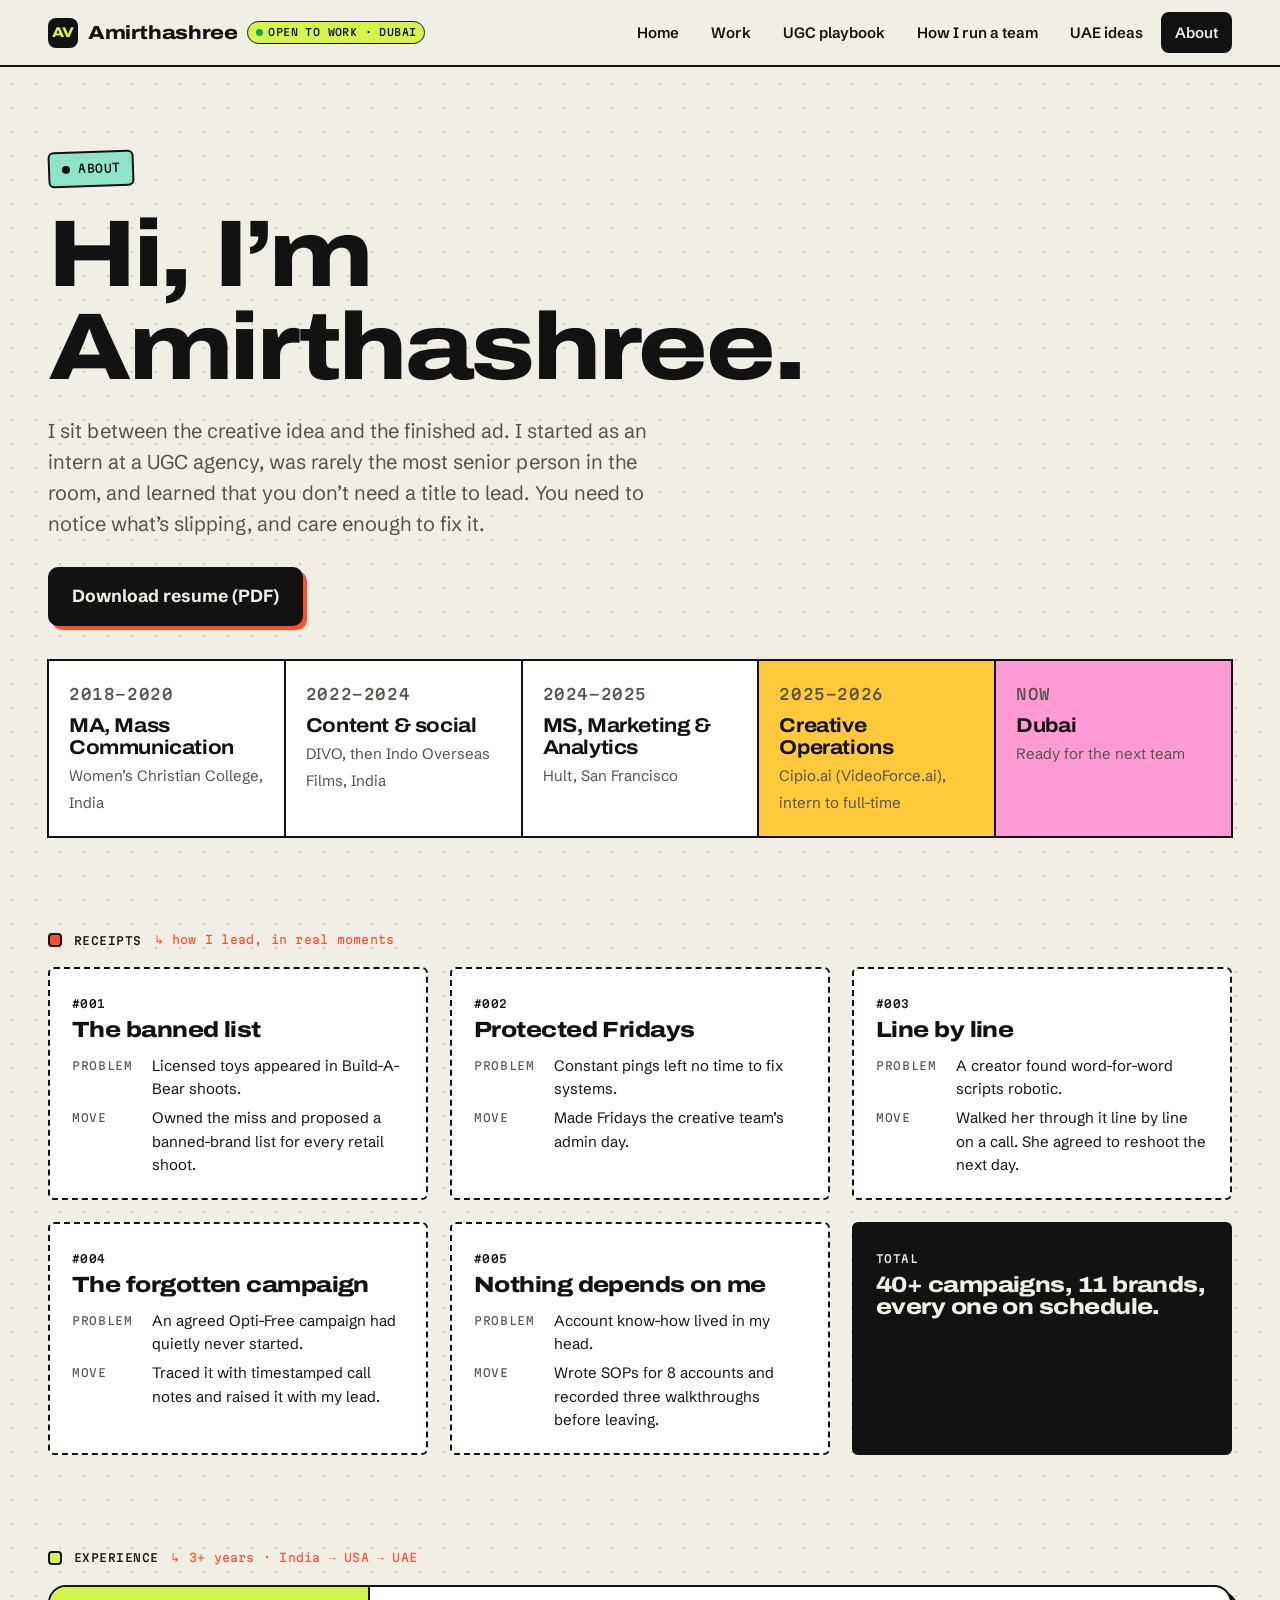
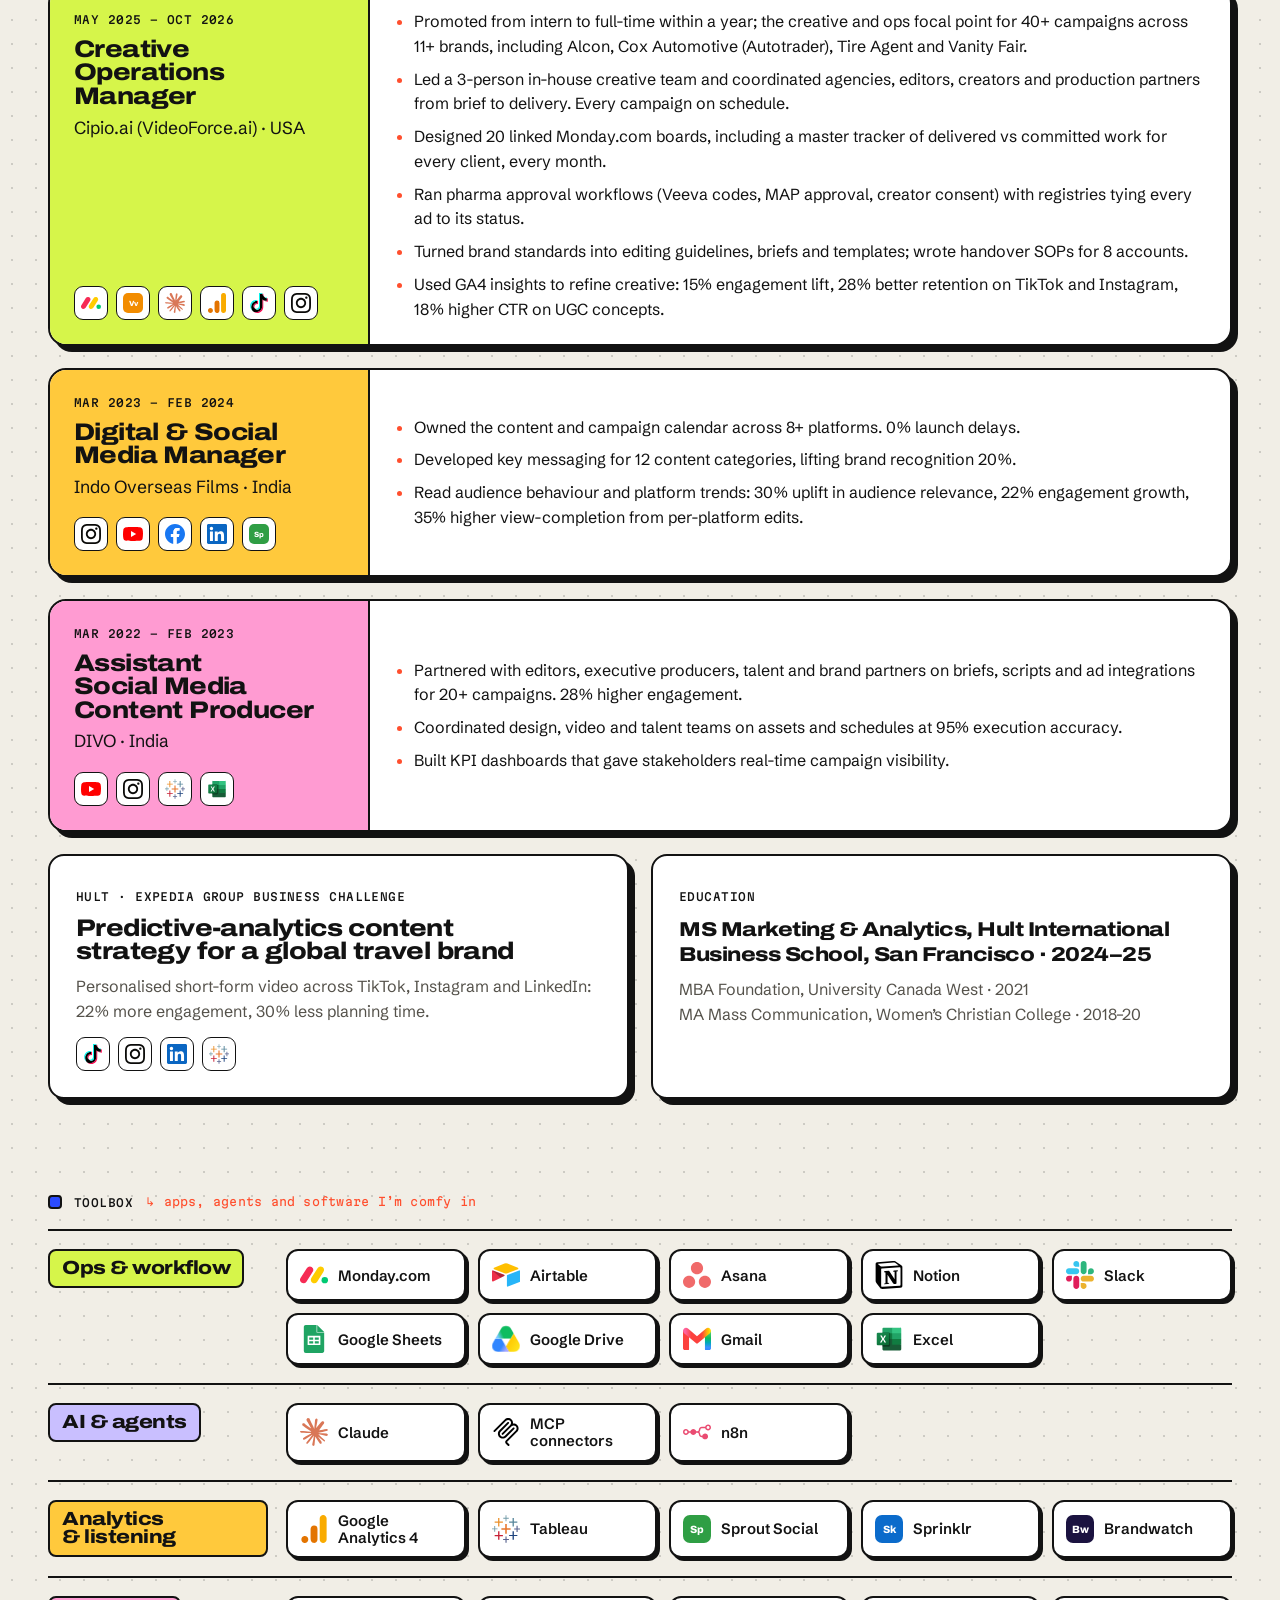
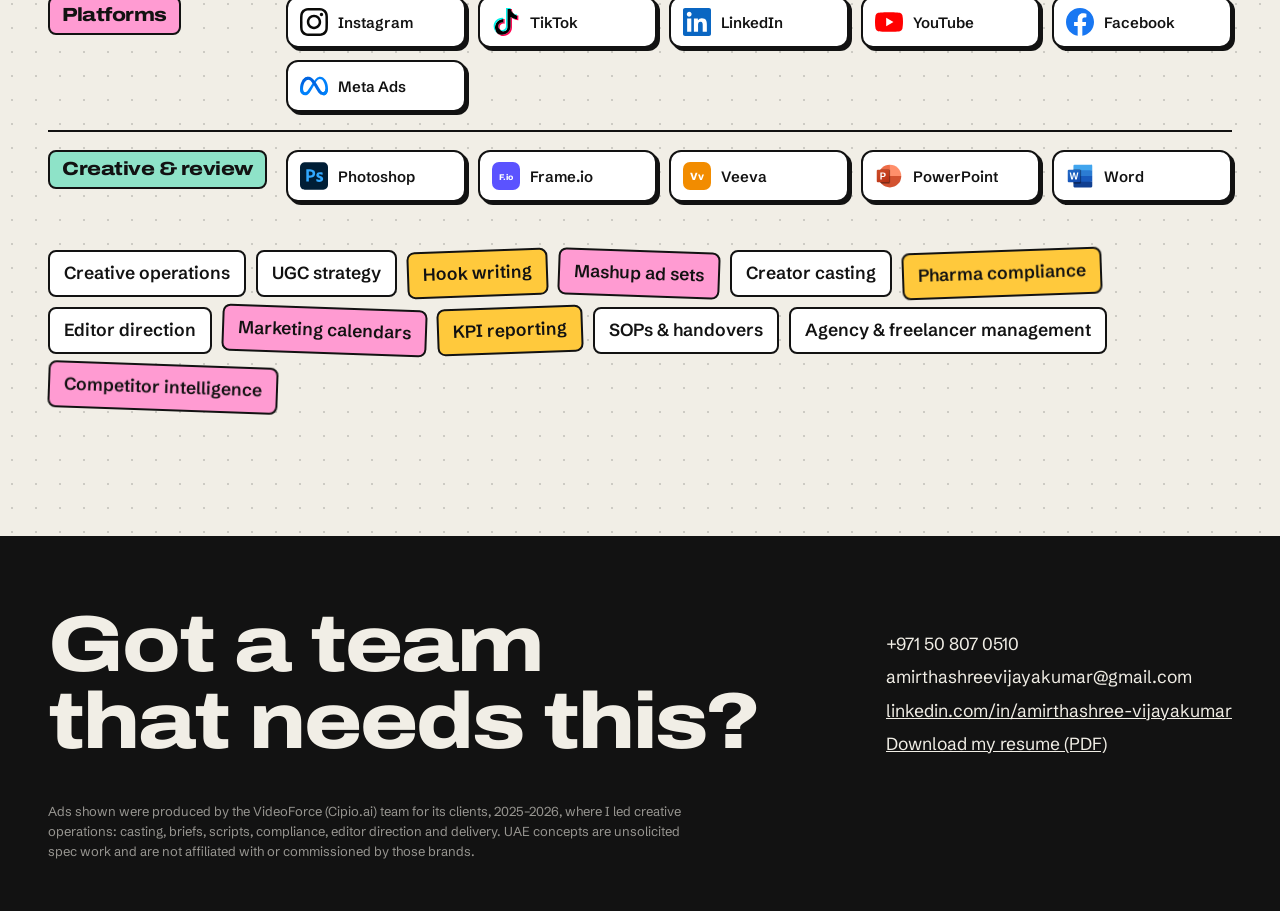
==== about.html @ dda34a07 "Redesign: new type system, tool logos, UGC playbook page, team page, experience Co-Authored-By: Clau" ====
<!DOCTYPE html>
<html lang="en"><head><meta charset="utf-8"><meta name="viewport" content="width=device-width, initial-scale=1">
<title>About · Amirthashree Vijayakumar</title>
<meta name="description" content="Amirthashree Vijayakumar: creative and marketing operations for UGC ads. 40+ campaigns, 11 brands, based in Dubai.">
<link rel="preload" href="fonts/archivo-latin-wdth-normal.woff2" as="font" type="font/woff2" crossorigin><link rel="preload" href="fonts/schibsted-grotesk-latin-wght-normal.woff2" as="font" type="font/woff2" crossorigin><link rel="stylesheet" href="css/site.css"><style>
.path{display:flex;gap:0;flex-wrap:wrap;margin-top:34px}
.path div{flex:1 1 200px;border:2px solid var(--ink);margin:-1px;padding:20px;background:var(--card)}
.path div b{display:block;font-family:var(--display);font-stretch:112%;font-size:20px;letter-spacing:-.02em;line-height:1.1;margin:6px 0 4px}
.path div span{color:var(--soft);font-size:15px}
.receipt{background:var(--card);border:2px dashed var(--ink);border-radius:6px;padding:22px;font-size:15px;position:relative}
.receipt h3{font-size:22px;margin:6px 0 12px}
.receipt dl{display:grid;grid-template-columns:70px 1fr;gap:6px 10px}
.receipt dt{font-family:var(--mono);font-size:11px;text-transform:uppercase;letter-spacing:.06em;color:var(--soft);padding-top:3px}
.cloud{display:flex;flex-wrap:wrap;gap:10px}
.cloud span{border:2px solid var(--ink);border-radius:8px;padding:8px 14px;font-weight:600;background:var(--card)}
.cloud span:nth-child(3n){background:var(--sun);transform:rotate(-2deg)}
.job{display:grid;grid-template-columns:320px 1fr;border:2px solid var(--ink);border-radius:18px;overflow:hidden;background:var(--card);box-shadow:6px 6px 0 var(--ink)}
.job .side{padding:24px;border-right:2px solid var(--ink);display:flex;flex-direction:column}
.job .side h3{font-size:24px;margin:10px 0 6px}
.job ul{padding:22px 26px 22px 44px;display:grid;gap:8px;align-content:center}
.job li{font-size:16px}
.job li::marker{color:var(--tomato)}
.tgroup{display:grid;grid-template-columns:220px 1fr;gap:18px;align-items:start;padding:18px 0;border-top:2px solid var(--ink)}
.tgroup h3{font-size:19px;display:inline-block;padding:8px 12px;border:2px solid var(--ink);border-radius:8px;justify-self:start}
@media (max-width:800px){.job,.tgroup{grid-template-columns:1fr}.job .side{border-right:0;border-bottom:2px solid var(--ink)}}
.cloud span:nth-child(4n){background:var(--pink);transform:rotate(2deg)}
</style></head>
<body>
<header class="nav"><div class="wrap"><a class="logo" href="index.html"><i>AV</i>Amirthashree<em>Open to work · Dubai</em></a><nav aria-label="Main"><a href="index.html">Home</a><a href="work.html">Work</a><a href="ugc.html">UGC playbook</a><a href="playbook.html">How I run a team</a><a href="concepts.html">UAE ideas</a><a href="about.html" aria-current="page">About</a></nav></div></header>
<main><section><div class="wrap"><span class="sticker" style="background:var(--mint)">About</span>
<h1 class="big" style="margin-top:22px">Hi, I’m<br>Amirthashree.</h1>
<p class="lede">I sit between the creative idea and the finished ad. I started as an intern at a UGC agency, was rarely the most senior person in the room, and learned that you don’t need a title to lead. You need to notice what’s slipping, and care enough to fix it.</p>
<p style="margin-top:28px"><a class="btn" href="resume.pdf">Download resume (PDF)</a></p>
<div class="path rv">
 <div><span class="mono">2018–2020</span><b>MA, Mass Communication</b><span>Women’s Christian College, India</span></div>
 <div><span class="mono">2022–2024</span><b>Content &amp; social</b><span>DIVO, then Indo Overseas Films, India</span></div>
 <div><span class="mono">2024–2025</span><b>MS, Marketing &amp; Analytics</b><span>Hult, San Francisco</span></div>
 <div style="background:var(--sun)"><span class="mono">2025–2026</span><b>Creative Operations</b><span>Cipio.ai (VideoForce.ai), intern to full-time</span></div>
 <div style="background:var(--pink)"><span class="mono">Now</span><b>Dubai</b><span>Ready for the next team</span></div>
</div></div></section>
<section style="padding-top:10px"><div class="wrap"><div class="kicker"><span class="dot"></span><span class="mono">Receipts</span><span class="hand">how I lead, in real moments</span></div><div class="grid g3"><div class="receipt rv"><span class="mono">#001</span><h3>The banned list</h3><dl><dt>Problem</dt><dd>Licensed toys appeared in Build-A-Bear shoots.</dd><dt>Move</dt><dd>Owned the miss and proposed a banned-brand list for every retail shoot.</dd></dl></div><div class="receipt rv"><span class="mono">#002</span><h3>Protected Fridays</h3><dl><dt>Problem</dt><dd>Constant pings left no time to fix systems.</dd><dt>Move</dt><dd>Made Fridays the creative team’s admin day.</dd></dl></div><div class="receipt rv"><span class="mono">#003</span><h3>Line by line</h3><dl><dt>Problem</dt><dd>A creator found word-for-word scripts robotic.</dd><dt>Move</dt><dd>Walked her through it line by line on a call. She agreed to reshoot the next day.</dd></dl></div><div class="receipt rv"><span class="mono">#004</span><h3>The forgotten campaign</h3><dl><dt>Problem</dt><dd>An agreed Opti-Free campaign had quietly never started.</dd><dt>Move</dt><dd>Traced it with timestamped call notes and raised it with my lead.</dd></dl></div><div class="receipt rv"><span class="mono">#005</span><h3>Nothing depends on me</h3><dl><dt>Problem</dt><dd>Account know-how lived in my head.</dd><dt>Move</dt><dd>Wrote SOPs for 8 accounts and recorded three walkthroughs before leaving.</dd></dl></div><div class="receipt rv" style="background:var(--ink);color:var(--bg);border-style:solid"><span class="mono">Total</span><h3>40+ campaigns, 11 brands, every one on schedule.</h3></div></div></div></section><section style="padding-top:10px"><div class="wrap"><div class="kicker"><span class="dot" style="background:var(--lime)"></span><span class="mono">Experience</span><span class="hand">3+ years · India → USA → UAE</span></div><div class="grid" style="gap:22px"><article class="job rv"><div class="side" style="background:var(--lime)"><span class="mono">May 2025 – Oct 2026</span><h3>Creative Operations Manager</h3><p>Cipio.ai (VideoForce.ai) · USA</p><div style="margin-top:auto;padding-top:16px"><div class="stack"><span class="ico" title="Monday.com"><svg viewBox="0 0 256 156" aria-hidden="true"><path fill="#f62b54" d="M31.846 153.489a31.97 31.97 0 0 1-27.86-16.167a30.91 30.91 0 0 1 .875-31.823l57.373-90.096A31.99 31.99 0 0 1 90.556.015a31.93 31.93 0 0 1 27.41 16.896c5.349 10.113 4.68 22.28-1.725 31.774L58.904 138.78a31.98 31.98 0 0 1-27.058 14.709"/><path fill="#fc0" d="M130.256 153.488c-11.572 0-22.22-6.187-27.812-16.13a30.81 30.81 0 0 1 .875-31.737l57.264-89.89A31.94 31.94 0 0 1 188.93.016c11.669.255 22.244 6.782 27.592 16.993a30.81 30.81 0 0 1-2.066 31.92l-57.252 89.889a31.93 31.93 0 0 1-26.948 14.671"/><ellipse cx="226.466" cy="125.324" fill="#00ca72" rx="29.538" ry="28.918"/></svg></span><span class="ico" title="Veeva"><svg viewBox="0 0 40 40" aria-hidden="true"><rect width="40" height="40" rx="10" fill="#F28C00"/><text x="20" y="25.5" text-anchor="middle" font-family="Archivo,Arial,sans-serif" font-weight="800" font-size="15" fill="#fff">Vv</text></svg></span><span class="ico" title="Claude"><svg viewBox="0 0 256 257" aria-hidden="true"><path fill="#d97757" d="m50.228 170.321l50.357-28.257l.843-2.463l-.843-1.361h-2.462l-8.426-.518l-28.775-.778l-24.952-1.037l-24.175-1.296l-6.092-1.297L0 125.796l.583-3.759l5.12-3.434l7.324.648l16.202 1.101l24.304 1.685l17.629 1.037l26.118 2.722h4.148l.583-1.685l-1.426-1.037l-1.101-1.037l-25.147-17.045l-27.22-18.017l-14.258-10.37l-7.713-5.25l-3.888-4.925l-1.685-10.758l7-7.713l9.397.649l2.398.648l9.527 7.323l20.35 15.75L94.817 91.9l3.889 3.24l1.555-1.102l.195-.777l-1.75-2.917l-14.453-26.118l-15.425-26.572l-6.87-11.018l-1.814-6.61c-.648-2.723-1.102-4.991-1.102-7.778l7.972-10.823L71.42 0l10.63 1.426l4.472 3.888l6.61 15.101l10.694 23.786l16.591 32.34l4.861 9.592l2.592 8.879l.973 2.722h1.685v-1.556l1.36-18.211l2.528-22.36l2.463-28.776l.843-8.1l4.018-9.722l7.971-5.25l6.222 2.981l5.12 7.324l-.713 4.73l-3.046 19.768l-5.962 30.98l-3.889 20.739h2.268l2.593-2.593l10.499-13.934l17.628-22.036l7.778-8.749l9.073-9.657l5.833-4.601h11.018l8.1 12.055l-3.628 12.443l-11.342 14.388l-9.398 12.184l-13.48 18.147l-8.426 14.518l.778 1.166l2.01-.194l30.46-6.481l16.462-2.982l19.637-3.37l8.88 4.148l.971 4.213l-3.5 8.62l-20.998 5.184l-24.628 4.926l-36.682 8.685l-.454.324l.519.648l16.526 1.555l7.065.389h17.304l32.21 2.398l8.426 5.574l5.055 6.805l-.843 5.184l-12.962 6.611l-17.498-4.148l-40.83-9.721l-14-3.5h-1.944v1.167l11.666 11.406l21.387 19.314l26.767 24.887l1.36 6.157l-3.434 4.86l-3.63-.518l-23.526-17.693l-9.073-7.972l-20.545-17.304h-1.36v1.814l4.73 6.935l25.017 37.59l1.296 11.536l-1.814 3.76l-6.481 2.268l-7.13-1.297l-14.647-20.544l-15.1-23.138l-12.185-20.739l-1.49.843l-7.194 77.448l-3.37 3.953l-7.778 2.981l-6.48-4.925l-3.436-7.972l3.435-15.749l4.148-20.544l3.37-16.333l3.046-20.285l1.815-6.74l-.13-.454l-1.49.194l-15.295 20.999l-23.267 31.433l-18.406 19.702l-4.407 1.75l-7.648-3.954l.713-7.064l4.277-6.286l25.47-32.405l15.36-20.092l9.917-11.6l-.065-1.686h-.583L44.07 198.125l-12.055 1.555l-5.185-4.86l.648-7.972l2.463-2.593l20.35-13.999z"/></svg></span><span class="ico" title="Google Analytics 4"><svg viewBox="0 0 256 284" aria-hidden="true"><path fill="#f9ab00" d="M256.003 247.933a35.224 35.224 0 0 1-39.376 35.161c-18.044-2.67-31.266-18.371-30.826-36.606V36.845C185.365 18.591 198.62 2.881 216.687.24a35.22 35.22 0 0 1 39.316 35.16z"/><path fill="#e37400" d="M35.101 213.193c19.386 0 35.101 15.716 35.101 35.101c0 19.386-15.715 35.101-35.101 35.101S0 267.68 0 248.295s15.715-35.102 35.101-35.102m92.358-106.387c-19.477 1.068-34.59 17.406-34.137 36.908v94.285c0 25.588 11.259 41.122 27.755 44.433a35.16 35.16 0 0 0 42.146-34.56V142.089a35.22 35.22 0 0 0-35.764-35.282"/></svg></span><span class="ico" title="TikTok"><svg viewBox="0 0 256 290" aria-hidden="true"><path fill="#ff004f" d="M189.72 104.421c18.678 13.345 41.56 21.197 66.273 21.197v-47.53a67 67 0 0 1-13.918-1.456v37.413c-24.711 0-47.59-7.851-66.272-21.195v96.996c0 48.523-39.356 87.855-87.9 87.855c-18.113 0-34.949-5.473-48.934-14.86c15.962 16.313 38.222 26.432 62.848 26.432c48.548 0 87.905-39.332 87.905-87.857v-96.995zm17.17-47.952c-9.546-10.423-15.814-23.893-17.17-38.785v-6.113h-13.189c3.32 18.927 14.644 35.097 30.358 44.898M69.673 225.607a40 40 0 0 1-8.203-24.33c0-22.192 18.001-40.186 40.21-40.186a40.3 40.3 0 0 1 12.197 1.883v-48.593c-4.61-.631-9.262-.9-13.912-.801v37.822a40.3 40.3 0 0 0-12.203-1.882c-22.208 0-40.208 17.992-40.208 40.187c0 15.694 8.997 29.281 22.119 35.9"/><path d="M175.803 92.849c18.683 13.344 41.56 21.195 66.272 21.195V76.631c-13.794-2.937-26.005-10.141-35.186-20.162c-15.715-9.802-27.038-25.972-30.358-44.898h-34.643v189.843c-.079 22.132-18.049 40.052-40.21 40.052c-13.058 0-24.66-6.221-32.007-15.86c-13.12-6.618-22.118-20.206-22.118-35.898c0-22.193 18-40.187 40.208-40.187c4.255 0 8.356.662 12.203 1.882v-37.822c-47.692.985-86.047 39.933-86.047 87.834c0 23.912 9.551 45.589 25.053 61.428c13.985 9.385 30.82 14.86 48.934 14.86c48.545 0 87.9-39.335 87.9-87.857z"/><path fill="#00f2ea" d="M242.075 76.63V66.516a66.3 66.3 0 0 1-35.186-10.047a66.47 66.47 0 0 0 35.186 20.163M176.53 11.57a68 68 0 0 1-.728-5.457V0h-47.834v189.845c-.076 22.13-18.046 40.05-40.208 40.05a40.06 40.06 0 0 1-18.09-4.287c7.347 9.637 18.949 15.857 32.007 15.857c22.16 0 40.132-17.918 40.21-40.05V11.571zM99.966 113.58v-10.769a89 89 0 0 0-12.061-.818C39.355 101.993 0 141.327 0 189.845c0 30.419 15.467 57.227 38.971 72.996c-15.502-15.838-25.053-37.516-25.053-61.427c0-47.9 38.354-86.848 86.048-87.833"/></svg></span><span class="ico" title="Instagram"><svg viewBox="0 0 256 256" aria-hidden="true"><path fill="#0a0a08" d="M128 23.064c34.177 0 38.225.13 51.722.745c12.48.57 19.258 2.655 23.769 4.408c5.974 2.322 10.238 5.096 14.717 9.575s7.253 8.743 9.575 14.717c1.753 4.511 3.838 11.289 4.408 23.768c.615 13.498.745 17.546.745 51.723s-.13 38.226-.745 51.723c-.57 12.48-2.655 19.257-4.408 23.768c-2.322 5.974-5.096 10.239-9.575 14.718s-8.743 7.253-14.717 9.574c-4.511 1.753-11.289 3.839-23.769 4.408c-13.495.616-17.543.746-51.722.746s-38.228-.13-51.723-.746c-12.48-.57-19.257-2.655-23.768-4.408c-5.974-2.321-10.239-5.095-14.718-9.574c-4.479-4.48-7.253-8.744-9.574-14.718c-1.753-4.51-3.839-11.288-4.408-23.768c-.616-13.497-.746-17.545-.746-51.723s.13-38.225.746-51.722c.57-12.48 2.655-19.258 4.408-23.769c2.321-5.974 5.095-10.238 9.574-14.717c4.48-4.48 8.744-7.253 14.718-9.575c4.51-1.753 11.288-3.838 23.768-4.408c13.497-.615 17.545-.745 51.723-.745M128 0C93.237 0 88.878.147 75.226.77c-13.625.622-22.93 2.786-31.071 5.95c-8.418 3.271-15.556 7.648-22.672 14.764S9.991 35.738 6.72 44.155C3.555 52.297 1.392 61.602.77 75.226C.147 88.878 0 93.237 0 128s.147 39.122.77 52.774c.622 13.625 2.785 22.93 5.95 31.071c3.27 8.417 7.647 15.556 14.763 22.672s14.254 11.492 22.672 14.763c8.142 3.165 17.446 5.328 31.07 5.95c13.653.623 18.012.77 52.775.77s39.122-.147 52.774-.77c13.624-.622 22.929-2.785 31.07-5.95c8.418-3.27 15.556-7.647 22.672-14.763s11.493-14.254 14.764-22.672c3.164-8.142 5.328-17.446 5.95-31.07c.623-13.653.77-18.012.77-52.775s-.147-39.122-.77-52.774c-.622-13.624-2.786-22.929-5.95-31.07c-3.271-8.418-7.648-15.556-14.764-22.672S220.262 9.99 211.845 6.72c-8.142-3.164-17.447-5.328-31.071-5.95C167.122.147 162.763 0 128 0m0 62.27c-36.302 0-65.73 29.43-65.73 65.73s29.428 65.73 65.73 65.73c36.301 0 65.73-29.428 65.73-65.73c0-36.301-29.429-65.73-65.73-65.73m0 108.397c-23.564 0-42.667-19.103-42.667-42.667S104.436 85.333 128 85.333s42.667 19.103 42.667 42.667s-19.103 42.667-42.667 42.667m83.686-110.994c0 8.484-6.876 15.36-15.36 15.36s-15.36-6.876-15.36-15.36s6.877-15.36 15.36-15.36s15.36 6.877 15.36 15.36"/></svg></span></div></div></div><ul><li>Promoted from intern to full-time within a year; the creative and ops focal point for 40+ campaigns across 11+ brands, including Alcon, Cox Automotive (Autotrader), Tire Agent and Vanity Fair.</li><li>Led a 3-person in-house creative team and coordinated agencies, editors, creators and production partners from brief to delivery. Every campaign on schedule.</li><li>Designed 20 linked Monday.com boards, including a master tracker of delivered vs committed work for every client, every month.</li><li>Ran pharma approval workflows (Veeva codes, MAP approval, creator consent) with registries tying every ad to its status.</li><li>Turned brand standards into editing guidelines, briefs and templates; wrote handover SOPs for 8 accounts.</li><li>Used GA4 insights to refine creative: 15% engagement lift, 28% better retention on TikTok and Instagram, 18% higher CTR on UGC concepts.</li></ul></article><article class="job rv"><div class="side" style="background:var(--sun)"><span class="mono">Mar 2023 – Feb 2024</span><h3>Digital &amp; Social Media Manager</h3><p>Indo Overseas Films · India</p><div style="margin-top:auto;padding-top:16px"><div class="stack"><span class="ico" title="Instagram"><svg viewBox="0 0 256 256" aria-hidden="true"><path fill="#0a0a08" d="M128 23.064c34.177 0 38.225.13 51.722.745c12.48.57 19.258 2.655 23.769 4.408c5.974 2.322 10.238 5.096 14.717 9.575s7.253 8.743 9.575 14.717c1.753 4.511 3.838 11.289 4.408 23.768c.615 13.498.745 17.546.745 51.723s-.13 38.226-.745 51.723c-.57 12.48-2.655 19.257-4.408 23.768c-2.322 5.974-5.096 10.239-9.575 14.718s-8.743 7.253-14.717 9.574c-4.511 1.753-11.289 3.839-23.769 4.408c-13.495.616-17.543.746-51.722.746s-38.228-.13-51.723-.746c-12.48-.57-19.257-2.655-23.768-4.408c-5.974-2.321-10.239-5.095-14.718-9.574c-4.479-4.48-7.253-8.744-9.574-14.718c-1.753-4.51-3.839-11.288-4.408-23.768c-.616-13.497-.746-17.545-.746-51.723s.13-38.225.746-51.722c.57-12.48 2.655-19.258 4.408-23.769c2.321-5.974 5.095-10.238 9.574-14.717c4.48-4.48 8.744-7.253 14.718-9.575c4.51-1.753 11.288-3.838 23.768-4.408c13.497-.615 17.545-.745 51.723-.745M128 0C93.237 0 88.878.147 75.226.77c-13.625.622-22.93 2.786-31.071 5.95c-8.418 3.271-15.556 7.648-22.672 14.764S9.991 35.738 6.72 44.155C3.555 52.297 1.392 61.602.77 75.226C.147 88.878 0 93.237 0 128s.147 39.122.77 52.774c.622 13.625 2.785 22.93 5.95 31.071c3.27 8.417 7.647 15.556 14.763 22.672s14.254 11.492 22.672 14.763c8.142 3.165 17.446 5.328 31.07 5.95c13.653.623 18.012.77 52.775.77s39.122-.147 52.774-.77c13.624-.622 22.929-2.785 31.07-5.95c8.418-3.27 15.556-7.647 22.672-14.763s11.493-14.254 14.764-22.672c3.164-8.142 5.328-17.446 5.95-31.07c.623-13.653.77-18.012.77-52.775s-.147-39.122-.77-52.774c-.622-13.624-2.786-22.929-5.95-31.07c-3.271-8.418-7.648-15.556-14.764-22.672S220.262 9.99 211.845 6.72c-8.142-3.164-17.447-5.328-31.071-5.95C167.122.147 162.763 0 128 0m0 62.27c-36.302 0-65.73 29.43-65.73 65.73s29.428 65.73 65.73 65.73c36.301 0 65.73-29.428 65.73-65.73c0-36.301-29.429-65.73-65.73-65.73m0 108.397c-23.564 0-42.667-19.103-42.667-42.667S104.436 85.333 128 85.333s42.667 19.103 42.667 42.667s-19.103 42.667-42.667 42.667m83.686-110.994c0 8.484-6.876 15.36-15.36 15.36s-15.36-6.876-15.36-15.36s6.877-15.36 15.36-15.36s15.36 6.877 15.36 15.36"/></svg></span><span class="ico" title="YouTube"><svg viewBox="0 0 256 180" aria-hidden="true"><path fill="red" d="M250.346 28.075A32.18 32.18 0 0 0 227.69 5.418C207.824 0 127.87 0 127.87 0S47.912.164 28.046 5.582A32.18 32.18 0 0 0 5.39 28.24c-6.009 35.298-8.34 89.084.165 122.97a32.18 32.18 0 0 0 22.656 22.657c19.866 5.418 99.822 5.418 99.822 5.418s79.955 0 99.82-5.418a32.18 32.18 0 0 0 22.657-22.657c6.338-35.348 8.291-89.1-.164-123.134"/><path fill="#fff" d="m102.421 128.06l66.328-38.418l-66.328-38.418z"/></svg></span><span class="ico" title="Facebook"><svg viewBox="0 0 256 256" aria-hidden="true"><path fill="#1877f2" d="M256 128C256 57.308 198.692 0 128 0S0 57.308 0 128c0 63.888 46.808 116.843 108 126.445V165H75.5v-37H108V99.8c0-32.08 19.11-49.8 48.348-49.8C170.352 50 185 52.5 185 52.5V84h-16.14C152.959 84 148 93.867 148 103.99V128h35.5l-5.675 37H148v89.445c61.192-9.602 108-62.556 108-126.445"/><path fill="#fff" d="m177.825 165l5.675-37H148v-24.01C148 93.866 152.959 84 168.86 84H185V52.5S170.352 50 156.347 50C127.11 50 108 67.72 108 99.8V128H75.5v37H108v89.445A129 129 0 0 0 128 256a129 129 0 0 0 20-1.555V165z"/></svg></span><span class="ico" title="LinkedIn"><svg viewBox="0 0 256 256" aria-hidden="true"><path fill="#0a66c2" d="M218.123 218.127h-37.931v-59.403c0-14.165-.253-32.4-19.728-32.4c-19.756 0-22.779 15.434-22.779 31.369v60.43h-37.93V95.967h36.413v16.694h.51a39.91 39.91 0 0 1 35.928-19.733c38.445 0 45.533 25.288 45.533 58.186zM56.955 79.27c-12.157.002-22.014-9.852-22.016-22.009s9.851-22.014 22.008-22.016c12.157-.003 22.014 9.851 22.016 22.008A22.013 22.013 0 0 1 56.955 79.27m18.966 138.858H37.95V95.967h37.97zM237.033.018H18.89C8.58-.098.125 8.161-.001 18.471v219.053c.122 10.315 8.576 18.582 18.89 18.474h218.144c10.336.128 18.823-8.139 18.966-18.474V18.454c-.147-10.33-8.635-18.588-18.966-18.453"/></svg></span><span class="ico" title="Sprout Social"><svg viewBox="0 0 40 40" aria-hidden="true"><rect width="40" height="40" rx="10" fill="#2F9E44"/><text x="20" y="25.5" text-anchor="middle" font-family="Archivo,Arial,sans-serif" font-weight="800" font-size="15" fill="#fff">Sp</text></svg></span></div></div></div><ul><li>Owned the content and campaign calendar across 8+ platforms. 0% launch delays.</li><li>Developed key messaging for 12 content categories, lifting brand recognition 20%.</li><li>Read audience behaviour and platform trends: 30% uplift in audience relevance, 22% engagement growth, 35% higher view-completion from per-platform edits.</li></ul></article><article class="job rv"><div class="side" style="background:var(--pink)"><span class="mono">Mar 2022 – Feb 2023</span><h3>Assistant Social Media Content Producer</h3><p>DIVO · India</p><div style="margin-top:auto;padding-top:16px"><div class="stack"><span class="ico" title="YouTube"><svg viewBox="0 0 256 180" aria-hidden="true"><path fill="red" d="M250.346 28.075A32.18 32.18 0 0 0 227.69 5.418C207.824 0 127.87 0 127.87 0S47.912.164 28.046 5.582A32.18 32.18 0 0 0 5.39 28.24c-6.009 35.298-8.34 89.084.165 122.97a32.18 32.18 0 0 0 22.656 22.657c19.866 5.418 99.822 5.418 99.822 5.418s79.955 0 99.82-5.418a32.18 32.18 0 0 0 22.657-22.657c6.338-35.348 8.291-89.1-.164-123.134"/><path fill="#fff" d="m102.421 128.06l66.328-38.418l-66.328-38.418z"/></svg></span><span class="ico" title="Instagram"><svg viewBox="0 0 256 256" aria-hidden="true"><path fill="#0a0a08" d="M128 23.064c34.177 0 38.225.13 51.722.745c12.48.57 19.258 2.655 23.769 4.408c5.974 2.322 10.238 5.096 14.717 9.575s7.253 8.743 9.575 14.717c1.753 4.511 3.838 11.289 4.408 23.768c.615 13.498.745 17.546.745 51.723s-.13 38.226-.745 51.723c-.57 12.48-2.655 19.257-4.408 23.768c-2.322 5.974-5.096 10.239-9.575 14.718s-8.743 7.253-14.717 9.574c-4.511 1.753-11.289 3.839-23.769 4.408c-13.495.616-17.543.746-51.722.746s-38.228-.13-51.723-.746c-12.48-.57-19.257-2.655-23.768-4.408c-5.974-2.321-10.239-5.095-14.718-9.574c-4.479-4.48-7.253-8.744-9.574-14.718c-1.753-4.51-3.839-11.288-4.408-23.768c-.616-13.497-.746-17.545-.746-51.723s.13-38.225.746-51.722c.57-12.48 2.655-19.258 4.408-23.769c2.321-5.974 5.095-10.238 9.574-14.717c4.48-4.48 8.744-7.253 14.718-9.575c4.51-1.753 11.288-3.838 23.768-4.408c13.497-.615 17.545-.745 51.723-.745M128 0C93.237 0 88.878.147 75.226.77c-13.625.622-22.93 2.786-31.071 5.95c-8.418 3.271-15.556 7.648-22.672 14.764S9.991 35.738 6.72 44.155C3.555 52.297 1.392 61.602.77 75.226C.147 88.878 0 93.237 0 128s.147 39.122.77 52.774c.622 13.625 2.785 22.93 5.95 31.071c3.27 8.417 7.647 15.556 14.763 22.672s14.254 11.492 22.672 14.763c8.142 3.165 17.446 5.328 31.07 5.95c13.653.623 18.012.77 52.775.77s39.122-.147 52.774-.77c13.624-.622 22.929-2.785 31.07-5.95c8.418-3.27 15.556-7.647 22.672-14.763s11.493-14.254 14.764-22.672c3.164-8.142 5.328-17.446 5.95-31.07c.623-13.653.77-18.012.77-52.775s-.147-39.122-.77-52.774c-.622-13.624-2.786-22.929-5.95-31.07c-3.271-8.418-7.648-15.556-14.764-22.672S220.262 9.99 211.845 6.72c-8.142-3.164-17.447-5.328-31.071-5.95C167.122.147 162.763 0 128 0m0 62.27c-36.302 0-65.73 29.43-65.73 65.73s29.428 65.73 65.73 65.73c36.301 0 65.73-29.428 65.73-65.73c0-36.301-29.429-65.73-65.73-65.73m0 108.397c-23.564 0-42.667-19.103-42.667-42.667S104.436 85.333 128 85.333s42.667 19.103 42.667 42.667s-19.103 42.667-42.667 42.667m83.686-110.994c0 8.484-6.876 15.36-15.36 15.36s-15.36-6.876-15.36-15.36s6.877-15.36 15.36-15.36s15.36 6.877 15.36 15.36"/></svg></span><span class="ico" title="Tableau"><svg viewBox="0 0 256 251" aria-hidden="true"><path fill="#7099a6" d="M123.929 11.593v11.641h-20.82v7.571h20.82v23.186h8.139V30.805h21.341v-7.571h-21.341V0h-8.139z"/><path fill="#eb912c" d="M55.884 41.121v16.893H24.369v10.599h31.515v34.307h11.688V68.613H99.56V58.014H67.572V24.228H55.884z"/><path fill="#59879b" d="M187.953 41.121v16.893h-31.515v11.12h31.515v33.786h12.161V69.134h31.514v-11.12h-31.514V24.228h-12.161z"/><path fill="#e8762c" d="M120.901 98.661v18.928H85.837v14.101h35.064v37.855h14.196V131.69h35.063v-14.101h-35.063V79.733h-14.196z"/><path fill="#5b6591" d="M224.01 108.219v11.878h-21.341v9.605h21.341v23.707h10.647v-23.707h21.341v-9.605h-21.341V96.39H224.01z"/><path fill="#7099a6" d="M20.821 109.26v11.357H0v8.044h20.821v22.714h8.138v-22.714l21.341-.757v-7.287H28.959V97.904h-8.138z"/><path fill="#c72035" d="M55.884 162.731v16.893H24.369v11.12h31.515v33.786h12.161v-33.786H99.56v-11.12H68.045v-33.786H55.884z"/><path fill="#1f447e" d="M187.953 162.731v16.893h-31.515v10.6h31.515v34.306h12.161v-34.306h31.514v-10.6h-31.514v-33.786h-12.161z"/><path fill="#5b6591" d="M122.936 205.65v11.83h-21.341v9.606h21.341v23.707h10.647v-23.707h21.341v-9.606h-21.341v-23.707h-10.647z"/></svg></span><span class="ico" title="Excel"><svg viewBox="0 0 32 32" aria-hidden="true"><defs><linearGradient id="SVGSuUii0pt" x1="4.494" x2="13.832" y1="-2092.086" y2="-2075.914" gradientTransform="translate(0 2100)" gradientUnits="userSpaceOnUse"><stop offset="0" stop-color="#18884f"/><stop offset=".5" stop-color="#117e43"/><stop offset="1" stop-color="#0b6631"/></linearGradient></defs><path fill="#185c37" d="M19.581 15.35L8.512 13.4v14.409A1.19 1.19 0 0 0 9.705 29h19.1A1.19 1.19 0 0 0 30 27.809V22.5Z"/><path fill="#21a366" d="M19.581 3H9.705a1.19 1.19 0 0 0-1.193 1.191V9.5L19.581 16l5.861 1.95L30 16V9.5Z"/><path fill="#107c41" d="M8.512 9.5h11.069V16H8.512Z"/><path d="M16.434 8.2H8.512v16.25h7.922a1.2 1.2 0 0 0 1.194-1.191V9.391A1.2 1.2 0 0 0 16.434 8.2" opacity=".1"/><path d="M15.783 8.85H8.512V25.1h7.271a1.2 1.2 0 0 0 1.194-1.191V10.041a1.2 1.2 0 0 0-1.194-1.191" opacity=".2"/><path d="M15.783 8.85H8.512V23.8h7.271a1.2 1.2 0 0 0 1.194-1.191V10.041a1.2 1.2 0 0 0-1.194-1.191" opacity=".2"/><path d="M15.132 8.85h-6.62V23.8h6.62a1.2 1.2 0 0 0 1.194-1.191V10.041a1.2 1.2 0 0 0-1.194-1.191" opacity=".2"/><path fill="url(#SVGSuUii0pt)" d="M3.194 8.85h11.938a1.193 1.193 0 0 1 1.194 1.191v11.918a1.193 1.193 0 0 1-1.194 1.191H3.194A1.19 1.19 0 0 1 2 21.959V10.041A1.19 1.19 0 0 1 3.194 8.85"/><path fill="#fff" d="m5.7 19.873l2.511-3.884l-2.3-3.862h1.847L9.013 14.6c.116.234.2.408.238.524h.017q.123-.281.26-.546l1.342-2.447h1.7l-2.359 3.84l2.419 3.905h-1.809l-1.45-2.711A2.4 2.4 0 0 1 9.2 16.8h-.024a1.7 1.7 0 0 1-.168.351l-1.493 2.722Z"/><path fill="#33c481" d="M28.806 3h-9.225v6.5H30V4.191A1.19 1.19 0 0 0 28.806 3"/><path fill="#107c41" d="M19.581 16H30v6.5H19.581Z"/></svg></span></div></div></div><ul><li>Partnered with editors, executive producers, talent and brand partners on briefs, scripts and ad integrations for 20+ campaigns. 28% higher engagement.</li><li>Coordinated design, video and talent teams on assets and schedules at 95% execution accuracy.</li><li>Built KPI dashboards that gave stakeholders real-time campaign visibility.</li></ul></article></div>
<div class="grid g2" style="margin-top:22px">
 <div class="card rv"><span class="mono">Hult · Expedia Group Business Challenge</span><h3>Predictive-analytics content strategy for a global travel brand</h3><p>Personalised short-form video across TikTok, Instagram and LinkedIn: 22% more engagement, 30% less planning time.</p><div style="margin-top:14px"><div class="stack"><span class="ico" title="TikTok"><svg viewBox="0 0 256 290" aria-hidden="true"><path fill="#ff004f" d="M189.72 104.421c18.678 13.345 41.56 21.197 66.273 21.197v-47.53a67 67 0 0 1-13.918-1.456v37.413c-24.711 0-47.59-7.851-66.272-21.195v96.996c0 48.523-39.356 87.855-87.9 87.855c-18.113 0-34.949-5.473-48.934-14.86c15.962 16.313 38.222 26.432 62.848 26.432c48.548 0 87.905-39.332 87.905-87.857v-96.995zm17.17-47.952c-9.546-10.423-15.814-23.893-17.17-38.785v-6.113h-13.189c3.32 18.927 14.644 35.097 30.358 44.898M69.673 225.607a40 40 0 0 1-8.203-24.33c0-22.192 18.001-40.186 40.21-40.186a40.3 40.3 0 0 1 12.197 1.883v-48.593c-4.61-.631-9.262-.9-13.912-.801v37.822a40.3 40.3 0 0 0-12.203-1.882c-22.208 0-40.208 17.992-40.208 40.187c0 15.694 8.997 29.281 22.119 35.9"/><path d="M175.803 92.849c18.683 13.344 41.56 21.195 66.272 21.195V76.631c-13.794-2.937-26.005-10.141-35.186-20.162c-15.715-9.802-27.038-25.972-30.358-44.898h-34.643v189.843c-.079 22.132-18.049 40.052-40.21 40.052c-13.058 0-24.66-6.221-32.007-15.86c-13.12-6.618-22.118-20.206-22.118-35.898c0-22.193 18-40.187 40.208-40.187c4.255 0 8.356.662 12.203 1.882v-37.822c-47.692.985-86.047 39.933-86.047 87.834c0 23.912 9.551 45.589 25.053 61.428c13.985 9.385 30.82 14.86 48.934 14.86c48.545 0 87.9-39.335 87.9-87.857z"/><path fill="#00f2ea" d="M242.075 76.63V66.516a66.3 66.3 0 0 1-35.186-10.047a66.47 66.47 0 0 0 35.186 20.163M176.53 11.57a68 68 0 0 1-.728-5.457V0h-47.834v189.845c-.076 22.13-18.046 40.05-40.208 40.05a40.06 40.06 0 0 1-18.09-4.287c7.347 9.637 18.949 15.857 32.007 15.857c22.16 0 40.132-17.918 40.21-40.05V11.571zM99.966 113.58v-10.769a89 89 0 0 0-12.061-.818C39.355 101.993 0 141.327 0 189.845c0 30.419 15.467 57.227 38.971 72.996c-15.502-15.838-25.053-37.516-25.053-61.427c0-47.9 38.354-86.848 86.048-87.833"/></svg></span><span class="ico" title="Instagram"><svg viewBox="0 0 256 256" aria-hidden="true"><path fill="#0a0a08" d="M128 23.064c34.177 0 38.225.13 51.722.745c12.48.57 19.258 2.655 23.769 4.408c5.974 2.322 10.238 5.096 14.717 9.575s7.253 8.743 9.575 14.717c1.753 4.511 3.838 11.289 4.408 23.768c.615 13.498.745 17.546.745 51.723s-.13 38.226-.745 51.723c-.57 12.48-2.655 19.257-4.408 23.768c-2.322 5.974-5.096 10.239-9.575 14.718s-8.743 7.253-14.717 9.574c-4.511 1.753-11.289 3.839-23.769 4.408c-13.495.616-17.543.746-51.722.746s-38.228-.13-51.723-.746c-12.48-.57-19.257-2.655-23.768-4.408c-5.974-2.321-10.239-5.095-14.718-9.574c-4.479-4.48-7.253-8.744-9.574-14.718c-1.753-4.51-3.839-11.288-4.408-23.768c-.616-13.497-.746-17.545-.746-51.723s.13-38.225.746-51.722c.57-12.48 2.655-19.258 4.408-23.769c2.321-5.974 5.095-10.238 9.574-14.717c4.48-4.48 8.744-7.253 14.718-9.575c4.51-1.753 11.288-3.838 23.768-4.408c13.497-.615 17.545-.745 51.723-.745M128 0C93.237 0 88.878.147 75.226.77c-13.625.622-22.93 2.786-31.071 5.95c-8.418 3.271-15.556 7.648-22.672 14.764S9.991 35.738 6.72 44.155C3.555 52.297 1.392 61.602.77 75.226C.147 88.878 0 93.237 0 128s.147 39.122.77 52.774c.622 13.625 2.785 22.93 5.95 31.071c3.27 8.417 7.647 15.556 14.763 22.672s14.254 11.492 22.672 14.763c8.142 3.165 17.446 5.328 31.07 5.95c13.653.623 18.012.77 52.775.77s39.122-.147 52.774-.77c13.624-.622 22.929-2.785 31.07-5.95c8.418-3.27 15.556-7.647 22.672-14.763s11.493-14.254 14.764-22.672c3.164-8.142 5.328-17.446 5.95-31.07c.623-13.653.77-18.012.77-52.775s-.147-39.122-.77-52.774c-.622-13.624-2.786-22.929-5.95-31.07c-3.271-8.418-7.648-15.556-14.764-22.672S220.262 9.99 211.845 6.72c-8.142-3.164-17.447-5.328-31.071-5.95C167.122.147 162.763 0 128 0m0 62.27c-36.302 0-65.73 29.43-65.73 65.73s29.428 65.73 65.73 65.73c36.301 0 65.73-29.428 65.73-65.73c0-36.301-29.429-65.73-65.73-65.73m0 108.397c-23.564 0-42.667-19.103-42.667-42.667S104.436 85.333 128 85.333s42.667 19.103 42.667 42.667s-19.103 42.667-42.667 42.667m83.686-110.994c0 8.484-6.876 15.36-15.36 15.36s-15.36-6.876-15.36-15.36s6.877-15.36 15.36-15.36s15.36 6.877 15.36 15.36"/></svg></span><span class="ico" title="LinkedIn"><svg viewBox="0 0 256 256" aria-hidden="true"><path fill="#0a66c2" d="M218.123 218.127h-37.931v-59.403c0-14.165-.253-32.4-19.728-32.4c-19.756 0-22.779 15.434-22.779 31.369v60.43h-37.93V95.967h36.413v16.694h.51a39.91 39.91 0 0 1 35.928-19.733c38.445 0 45.533 25.288 45.533 58.186zM56.955 79.27c-12.157.002-22.014-9.852-22.016-22.009s9.851-22.014 22.008-22.016c12.157-.003 22.014 9.851 22.016 22.008A22.013 22.013 0 0 1 56.955 79.27m18.966 138.858H37.95V95.967h37.97zM237.033.018H18.89C8.58-.098.125 8.161-.001 18.471v219.053c.122 10.315 8.576 18.582 18.89 18.474h218.144c10.336.128 18.823-8.139 18.966-18.474V18.454c-.147-10.33-8.635-18.588-18.966-18.453"/></svg></span><span class="ico" title="Tableau"><svg viewBox="0 0 256 251" aria-hidden="true"><path fill="#7099a6" d="M123.929 11.593v11.641h-20.82v7.571h20.82v23.186h8.139V30.805h21.341v-7.571h-21.341V0h-8.139z"/><path fill="#eb912c" d="M55.884 41.121v16.893H24.369v10.599h31.515v34.307h11.688V68.613H99.56V58.014H67.572V24.228H55.884z"/><path fill="#59879b" d="M187.953 41.121v16.893h-31.515v11.12h31.515v33.786h12.161V69.134h31.514v-11.12h-31.514V24.228h-12.161z"/><path fill="#e8762c" d="M120.901 98.661v18.928H85.837v14.101h35.064v37.855h14.196V131.69h35.063v-14.101h-35.063V79.733h-14.196z"/><path fill="#5b6591" d="M224.01 108.219v11.878h-21.341v9.605h21.341v23.707h10.647v-23.707h21.341v-9.605h-21.341V96.39H224.01z"/><path fill="#7099a6" d="M20.821 109.26v11.357H0v8.044h20.821v22.714h8.138v-22.714l21.341-.757v-7.287H28.959V97.904h-8.138z"/><path fill="#c72035" d="M55.884 162.731v16.893H24.369v11.12h31.515v33.786h12.161v-33.786H99.56v-11.12H68.045v-33.786H55.884z"/><path fill="#1f447e" d="M187.953 162.731v16.893h-31.515v10.6h31.515v34.306h12.161v-34.306h31.514v-10.6h-31.514v-33.786h-12.161z"/><path fill="#5b6591" d="M122.936 205.65v11.83h-21.341v9.606h21.341v23.707h10.647v-23.707h21.341v-9.606h-21.341v-23.707h-10.647z"/></svg></span></div></div></div>
 <div class="card rv"><span class="mono">Education</span><h3 style="font-size:20px;line-height:1.25">MS Marketing &amp; Analytics, Hult International Business School, San Francisco · 2024–25</h3><p style="margin-top:8px">MBA Foundation, University Canada West · 2021<br>MA Mass Communication, Women’s Christian College · 2018–20</p></div>
</div></div></section><section style="padding-top:10px"><div class="wrap"><div class="kicker"><span class="dot" style="background:var(--cobalt)"></span><span class="mono">Toolbox</span><span class="hand">apps, agents and software I’m comfy in</span></div><div class="tgroup rv"><h3 style="background:var(--lime)">Ops &amp; workflow</h3><div class="tools"><div class="tool"><span class="ico" title="Monday.com"><svg viewBox="0 0 256 156" aria-hidden="true"><path fill="#f62b54" d="M31.846 153.489a31.97 31.97 0 0 1-27.86-16.167a30.91 30.91 0 0 1 .875-31.823l57.373-90.096A31.99 31.99 0 0 1 90.556.015a31.93 31.93 0 0 1 27.41 16.896c5.349 10.113 4.68 22.28-1.725 31.774L58.904 138.78a31.98 31.98 0 0 1-27.058 14.709"/><path fill="#fc0" d="M130.256 153.488c-11.572 0-22.22-6.187-27.812-16.13a30.81 30.81 0 0 1 .875-31.737l57.264-89.89A31.94 31.94 0 0 1 188.93.016c11.669.255 22.244 6.782 27.592 16.993a30.81 30.81 0 0 1-2.066 31.92l-57.252 89.889a31.93 31.93 0 0 1-26.948 14.671"/><ellipse cx="226.466" cy="125.324" fill="#00ca72" rx="29.538" ry="28.918"/></svg></span><span>Monday.com</span></div><div class="tool"><span class="ico" title="Airtable"><svg viewBox="0 0 256 215" aria-hidden="true"><path fill="#ffbf00" d="M114.259 2.701L18.86 42.176c-5.305 2.195-5.25 9.73.089 11.847l95.797 37.989a35.54 35.54 0 0 0 26.208 0l95.799-37.99c5.337-2.115 5.393-9.65.086-11.846L141.442 2.7a35.55 35.55 0 0 0-27.183 0"/><path fill="#26b5f8" d="M136.35 112.757v94.902c0 4.514 4.55 7.605 8.746 5.942l106.748-41.435a6.39 6.39 0 0 0 4.035-5.941V71.322c0-4.514-4.551-7.604-8.747-5.941l-106.748 41.434a6.39 6.39 0 0 0-4.035 5.942"/><path fill="#ed3049" d="m111.423 117.654l-31.68 15.296l-3.217 1.555L9.65 166.548C5.411 168.593 0 165.504 0 160.795V71.72c0-1.704.874-3.175 2.046-4.283a7.3 7.3 0 0 1 1.618-1.213c1.598-.959 3.878-1.215 5.816-.448l101.41 40.18c5.155 2.045 5.56 9.268.533 11.697"/><path fill-opacity=".25" d="m111.423 117.654l-31.68 15.296L2.045 67.438a7.3 7.3 0 0 1 1.618-1.213c1.598-.959 3.878-1.215 5.816-.448l101.41 40.18c5.155 2.045 5.56 9.268.533 11.697"/></svg></span><span>Airtable</span></div><div class="tool"><span class="ico" title="Asana"><svg viewBox="0 0 256 237" aria-hidden="true"><path fill="#f06a6a" d="M200.325 125.27c-30.749 0-55.675 24.927-55.675 55.677s24.926 55.677 55.675 55.677S256 211.696 256 180.947c0-30.75-24.926-55.677-55.675-55.677m-144.65.005C24.927 125.275 0 150.197 0 180.947s24.927 55.677 55.675 55.677c30.75 0 55.678-24.928 55.678-55.677c0-30.75-24.928-55.672-55.678-55.672m128-69.6c0 30.75-24.927 55.68-55.674 55.68c-30.75 0-55.676-24.93-55.676-55.68C72.325 24.928 97.25 0 128 0c30.747 0 55.673 24.93 55.673 55.674"/></svg></span><span>Asana</span></div><div class="tool"><span class="ico" title="Notion"><svg viewBox="0 0 256 268" aria-hidden="true"><path fill="#fff" d="M16.092 11.538L164.09.608c18.179-1.56 22.85-.508 34.28 7.801l47.243 33.282C253.406 47.414 256 48.975 256 55.207v182.527c0 11.439-4.155 18.205-18.696 19.24L65.44 267.378c-10.913.517-16.11-1.043-21.825-8.327L8.826 213.814C2.586 205.487 0 199.254 0 191.97V29.726c0-9.352 4.155-17.153 16.092-18.188"/><path d="M164.09.608L16.092 11.538C4.155 12.573 0 20.374 0 29.726v162.245c0 7.284 2.585 13.516 8.826 21.843l34.789 45.237c5.715 7.284 10.912 8.844 21.825 8.327l171.864-10.404c14.532-1.035 18.696-7.801 18.696-19.24V55.207c0-5.911-2.336-7.614-9.21-12.66l-1.185-.856L198.37 8.409C186.94.1 182.27-.952 164.09.608M69.327 52.22c-14.033.945-17.216 1.159-25.186-5.323L23.876 30.778c-2.06-2.086-1.026-4.69 4.163-5.207l142.274-10.395c11.947-1.043 18.17 3.12 22.842 6.758l24.401 17.68c1.043.525 3.638 3.637.517 3.637L71.146 52.095zm-16.36 183.954V81.222c0-6.767 2.077-9.887 8.3-10.413L230.02 60.93c5.724-.517 8.31 3.12 8.31 9.879v153.917c0 6.767-1.044 12.49-10.387 13.008l-161.487 9.361c-9.343.517-13.489-2.594-13.489-10.921M212.377 89.53c1.034 4.681 0 9.362-4.681 9.897l-7.783 1.542v114.404c-6.758 3.637-12.981 5.715-18.18 5.715c-8.308 0-10.386-2.604-16.609-10.396l-50.898-80.079v77.476l16.1 3.646s0 9.362-12.989 9.362l-35.814 2.077c-1.043-2.086 0-7.284 3.63-8.318l9.351-2.595V109.823l-12.98-1.052c-1.044-4.68 1.55-11.439 8.826-11.965l38.426-2.585l52.958 81.113v-71.76l-13.498-1.552c-1.043-5.733 3.111-9.896 8.3-10.404z"/></svg></span><span>Notion</span></div><div class="tool"><span class="ico" title="Slack"><svg viewBox="0 0 256 256" aria-hidden="true"><path fill="#e01e5a" d="M53.841 161.32c0 14.832-11.987 26.82-26.819 26.82S.203 176.152.203 161.32c0-14.831 11.987-26.818 26.82-26.818H53.84zm13.41 0c0-14.831 11.987-26.818 26.819-26.818s26.819 11.987 26.819 26.819v67.047c0 14.832-11.987 26.82-26.82 26.82c-14.83 0-26.818-11.988-26.818-26.82z"/><path fill="#36c5f0" d="M94.07 53.638c-14.832 0-26.82-11.987-26.82-26.819S79.239 0 94.07 0s26.819 11.987 26.819 26.819v26.82zm0 13.613c14.832 0 26.819 11.987 26.819 26.819s-11.987 26.819-26.82 26.819H26.82C11.987 120.889 0 108.902 0 94.069c0-14.83 11.987-26.818 26.819-26.818z"/><path fill="#2eb67d" d="M201.55 94.07c0-14.832 11.987-26.82 26.818-26.82s26.82 11.988 26.82 26.82s-11.988 26.819-26.82 26.819H201.55zm-13.41 0c0 14.832-11.988 26.819-26.82 26.819c-14.831 0-26.818-11.987-26.818-26.82V26.82C134.502 11.987 146.489 0 161.32 0s26.819 11.987 26.819 26.819z"/><path fill="#ecb22e" d="M161.32 201.55c14.832 0 26.82 11.987 26.82 26.818s-11.988 26.82-26.82 26.82c-14.831 0-26.818-11.988-26.818-26.82V201.55zm0-13.41c-14.831 0-26.818-11.988-26.818-26.82c0-14.831 11.987-26.818 26.819-26.818h67.25c14.832 0 26.82 11.987 26.82 26.819s-11.988 26.819-26.82 26.819z"/></svg></span><span>Slack</span></div><div class="tool"><span class="ico" title="Google Sheets"><svg viewBox="0 0 24 24" aria-hidden="true" fill="#1FA463"><path fill="#1FA463" d="M11.318 12.545H7.91v-1.909h3.41v1.91zM14.728 0v6h6zm1.363 10.636h-3.41v1.91h3.41zm0 3.273h-3.41v1.91h3.41zM20.727 6.5v15.864c0 .904-.732 1.636-1.636 1.636H4.909a1.636 1.636 0 0 1-1.636-1.636V1.636C3.273.732 4.005 0 4.909 0h9.318v6.5zm-3.273 2.773H6.545v7.909h10.91v-7.91zm-6.136 4.636H7.91v1.91h3.41v-1.91z"/></svg></span><span>Google Sheets</span></div><div class="tool"><span class="ico" title="Google Drive"><svg viewBox="0 0 256 238" aria-hidden="true"><defs><linearGradient id="SVGjzk6ueva" x1="86.924%" x2="7.63%" y1="94.294%" y2="45.952%"><stop offset="9%" stop-color="#ffe921"/><stop offset="100%" stop-color="#fec700"/></linearGradient><linearGradient id="SVGb0f7AcFJ" x1="99.538%" x2="23.437%" y1="93.901%" y2="54.033%"><stop offset="15%" stop-color="#a9a8ff"/><stop offset="33%" stop-color="#6d97ff"/><stop offset="48%" stop-color="#3186ff"/></linearGradient><linearGradient id="SVGxMwz6dYk" x1="87.128%" x2="-.639%" y1="51.518%" y2="93.078%"><stop offset="55%" stop-color="#0ebc5f"/><stop offset="85%" stop-color="#78c9ff"/></linearGradient><path id="SVGAiIt3btS" d="M77.303 29.27c22.531-39.026 78.863-39.027 101.394 0l69.373 120.158c22.531 39.027-5.633 87.81-50.698 87.81H58.628c-45.065 0-73.23-48.783-50.698-87.81z"/></defs><mask id="SVG6FLXsceq" fill="#fff"><use href="#SVGAiIt3btS"/></mask><g mask="url(#SVG6FLXsceq)"><path fill="url(#SVGjzk6ueva)" d="M341.719 295.937H200.166l-29.293-50.735l70.777-122.589z" transform="translate(-42.87 -58.67)"/><path fill="url(#SVGb0f7AcFJ)" d="m0 295.916l100.069-173.325v.003l-29.282 50.723h58.57l70.783 122.596l-200.138.001z" transform="translate(-42.87 -58.67)"/><path fill="url(#SVGxMwz6dYk)" d="m170.881 0l70.781 122.6l-29.286 50.726H70.812z" transform="translate(-42.87 -58.67)"/></g></svg></span><span>Google Drive</span></div><div class="tool"><span class="ico" title="Gmail"><svg viewBox="0 0 256 204" aria-hidden="true"><defs><linearGradient id="SVGHzDbHcwG" x1="165" x2="165" y1="44" y2="166" gradientUnits="userSpaceOnUse"><stop stop-color="#60d673"/><stop offset=".17" stop-color="#42c868"/><stop offset=".39" stop-color="#0ebc5f"/><stop offset=".62" stop-color="#00a9bb"/><stop offset=".86" stop-color="#3c90ff"/><stop offset="1" stop-color="#3186ff"/></linearGradient><linearGradient id="SVG41ATXboZ" x1="8" x2="184" y1="46.13" y2="46.13" gradientUnits="userSpaceOnUse"><stop offset=".08" stop-color="#ff63a0"/><stop offset=".3" stop-color="#fc413d"/><stop offset=".5" stop-color="#fc413d"/><stop offset=".65" stop-color="#fc413d"/><stop offset=".72" stop-color="#fc5c30"/><stop offset=".86" stop-color="#feb10c"/><stop offset=".91" stop-color="#fec700"/><stop offset=".96" stop-color="#ffdb0f"/></linearGradient></defs><path fill="url(#SVGHzDbHcwG)" d="M146 44h38v110c0 6.627-5.373 12-12 12h-20a6 6 0 0 1-6-6z" transform="translate(-11.636 -37.818)scale(1.45454)"/><path fill="#fc413d" d="M55.273 26.182H0v160c0 9.638 7.816 17.454 17.455 17.454h29.09a8.727 8.727 0 0 0 8.728-8.728z"/><path fill="url(#SVG41ATXboZ)" d="M39.226 30.456c-8.033-6.752-20.018-5.714-26.77 2.319c-6.752 8.032-5.714 20.017 2.319 26.77l76.078 63.949a8 8 0 0 0 10.295 0l76.078-63.95c8.032-6.752 9.07-18.737 2.318-26.77c-6.752-8.032-18.737-9.07-26.769-2.318L96 78.18z" transform="translate(-11.636 -37.818)scale(1.45454)"/></svg></span><span>Gmail</span></div><div class="tool"><span class="ico" title="Excel"><svg viewBox="0 0 32 32" aria-hidden="true"><defs><linearGradient id="SVGSuUii0pt" x1="4.494" x2="13.832" y1="-2092.086" y2="-2075.914" gradientTransform="translate(0 2100)" gradientUnits="userSpaceOnUse"><stop offset="0" stop-color="#18884f"/><stop offset=".5" stop-color="#117e43"/><stop offset="1" stop-color="#0b6631"/></linearGradient></defs><path fill="#185c37" d="M19.581 15.35L8.512 13.4v14.409A1.19 1.19 0 0 0 9.705 29h19.1A1.19 1.19 0 0 0 30 27.809V22.5Z"/><path fill="#21a366" d="M19.581 3H9.705a1.19 1.19 0 0 0-1.193 1.191V9.5L19.581 16l5.861 1.95L30 16V9.5Z"/><path fill="#107c41" d="M8.512 9.5h11.069V16H8.512Z"/><path d="M16.434 8.2H8.512v16.25h7.922a1.2 1.2 0 0 0 1.194-1.191V9.391A1.2 1.2 0 0 0 16.434 8.2" opacity=".1"/><path d="M15.783 8.85H8.512V25.1h7.271a1.2 1.2 0 0 0 1.194-1.191V10.041a1.2 1.2 0 0 0-1.194-1.191" opacity=".2"/><path d="M15.783 8.85H8.512V23.8h7.271a1.2 1.2 0 0 0 1.194-1.191V10.041a1.2 1.2 0 0 0-1.194-1.191" opacity=".2"/><path d="M15.132 8.85h-6.62V23.8h6.62a1.2 1.2 0 0 0 1.194-1.191V10.041a1.2 1.2 0 0 0-1.194-1.191" opacity=".2"/><path fill="url(#SVGSuUii0pt)" d="M3.194 8.85h11.938a1.193 1.193 0 0 1 1.194 1.191v11.918a1.193 1.193 0 0 1-1.194 1.191H3.194A1.19 1.19 0 0 1 2 21.959V10.041A1.19 1.19 0 0 1 3.194 8.85"/><path fill="#fff" d="m5.7 19.873l2.511-3.884l-2.3-3.862h1.847L9.013 14.6c.116.234.2.408.238.524h.017q.123-.281.26-.546l1.342-2.447h1.7l-2.359 3.84l2.419 3.905h-1.809l-1.45-2.711A2.4 2.4 0 0 1 9.2 16.8h-.024a1.7 1.7 0 0 1-.168.351l-1.493 2.722Z"/><path fill="#33c481" d="M28.806 3h-9.225v6.5H30V4.191A1.19 1.19 0 0 0 28.806 3"/><path fill="#107c41" d="M19.581 16H30v6.5H19.581Z"/></svg></span><span>Excel</span></div></div></div><div class="tgroup rv"><h3 style="background:var(--lilac)">AI &amp; agents</h3><div class="tools"><div class="tool"><span class="ico" title="Claude"><svg viewBox="0 0 256 257" aria-hidden="true"><path fill="#d97757" d="m50.228 170.321l50.357-28.257l.843-2.463l-.843-1.361h-2.462l-8.426-.518l-28.775-.778l-24.952-1.037l-24.175-1.296l-6.092-1.297L0 125.796l.583-3.759l5.12-3.434l7.324.648l16.202 1.101l24.304 1.685l17.629 1.037l26.118 2.722h4.148l.583-1.685l-1.426-1.037l-1.101-1.037l-25.147-17.045l-27.22-18.017l-14.258-10.37l-7.713-5.25l-3.888-4.925l-1.685-10.758l7-7.713l9.397.649l2.398.648l9.527 7.323l20.35 15.75L94.817 91.9l3.889 3.24l1.555-1.102l.195-.777l-1.75-2.917l-14.453-26.118l-15.425-26.572l-6.87-11.018l-1.814-6.61c-.648-2.723-1.102-4.991-1.102-7.778l7.972-10.823L71.42 0l10.63 1.426l4.472 3.888l6.61 15.101l10.694 23.786l16.591 32.34l4.861 9.592l2.592 8.879l.973 2.722h1.685v-1.556l1.36-18.211l2.528-22.36l2.463-28.776l.843-8.1l4.018-9.722l7.971-5.25l6.222 2.981l5.12 7.324l-.713 4.73l-3.046 19.768l-5.962 30.98l-3.889 20.739h2.268l2.593-2.593l10.499-13.934l17.628-22.036l7.778-8.749l9.073-9.657l5.833-4.601h11.018l8.1 12.055l-3.628 12.443l-11.342 14.388l-9.398 12.184l-13.48 18.147l-8.426 14.518l.778 1.166l2.01-.194l30.46-6.481l16.462-2.982l19.637-3.37l8.88 4.148l.971 4.213l-3.5 8.62l-20.998 5.184l-24.628 4.926l-36.682 8.685l-.454.324l.519.648l16.526 1.555l7.065.389h17.304l32.21 2.398l8.426 5.574l5.055 6.805l-.843 5.184l-12.962 6.611l-17.498-4.148l-40.83-9.721l-14-3.5h-1.944v1.167l11.666 11.406l21.387 19.314l26.767 24.887l1.36 6.157l-3.434 4.86l-3.63-.518l-23.526-17.693l-9.073-7.972l-20.545-17.304h-1.36v1.814l4.73 6.935l25.017 37.59l1.296 11.536l-1.814 3.76l-6.481 2.268l-7.13-1.297l-14.647-20.544l-15.1-23.138l-12.185-20.739l-1.49.843l-7.194 77.448l-3.37 3.953l-7.778 2.981l-6.48-4.925l-3.436-7.972l3.435-15.749l4.148-20.544l3.37-16.333l3.046-20.285l1.815-6.74l-.13-.454l-1.49.194l-15.295 20.999l-23.267 31.433l-18.406 19.702l-4.407 1.75l-7.648-3.954l.713-7.064l4.277-6.286l25.47-32.405l15.36-20.092l9.917-11.6l-.065-1.686h-.583L44.07 198.125l-12.055 1.555l-5.185-4.86l.648-7.972l2.463-2.593l20.35-13.999z"/></svg></span><span>Claude</span></div><div class="tool"><span class="ico" title="MCP connectors"><svg viewBox="0 0 256 285" aria-hidden="true"><path d="M184.913 14.498c11.45 11.45 16.119 27.115 14.005 42.002c14.886-2.115 30.551 2.554 42.005 14.008l.578.578c19.332 19.331 19.332 50.674 0 70.005L140.199 242.394a3.3 3.3 0 0 0 0 4.665l20.802 20.802c3.866 3.867 3.866 10.135 0 14.002c-3.867 3.866-10.136 3.866-14.002 0l-20.8-20.803c-9.022-9.02-9.022-23.647 0-32.668L227.5 127.09c11.6-11.599 11.6-30.404-.005-42.008l-.577-.578c-11.455-11.454-29.937-11.597-41.567-.43l-.438.43l-84.59 84.59c-3.866 3.866-10.134 3.866-14 0c-3.867-3.867-3.867-10.135 0-14.001l84.589-84.59c11.6-11.6 11.6-30.404 0-42.004c-11.598-11.598-30.404-11.598-42.003 0L16.901 140.509c-3.867 3.866-10.135 3.866-14.001 0c-3.867-3.866-3.867-10.135 0-14.001L114.908 14.499c19.332-19.332 50.675-19.332 70.005 0m-28.001 28.003c3.866 3.866 3.866 10.134 0 14l-82.84 82.84c-11.6 11.599-11.6 30.404 0 42.004c11.598 11.598 30.404 11.598 42.003 0l82.84-82.84c3.866-3.866 10.134-3.866 14 0c3.867 3.866 3.867 10.135 0 14l-82.84 82.841c-19.33 19.33-50.673 19.33-70.005 0c-19.33-19.333-19.33-50.675 0-70.006l82.84-82.84c3.867-3.866 10.135-3.866 14.002 0"/></svg></span><span>MCP connectors</span></div><div class="tool"><span class="ico" title="n8n"><svg viewBox="0 0 256 135" aria-hidden="true"><path fill="#ea4b71" d="M229.053 53.895c-12.557 0-23.107-8.588-26.099-20.21h-30.886a13.474 13.474 0 0 0-13.29 11.258l-1.107 6.645a26.9 26.9 0 0 1-8.757 15.78a26.9 26.9 0 0 1 8.757 15.78l1.107 6.646a13.474 13.474 0 0 0 13.29 11.259h3.939c2.992-11.623 13.542-20.21 26.098-20.21c14.883 0 26.948 12.064 26.948 26.946s-12.065 26.948-26.948 26.948c-12.556 0-23.107-8.588-26.098-20.21h-3.939c-13.173 0-24.415-9.524-26.58-22.518l-1.108-6.645a13.474 13.474 0 0 0-13.29-11.259h-10.676c-2.99 11.623-13.542 20.21-26.098 20.21c-12.557 0-23.107-8.587-26.099-20.21H53.046c-2.992 11.623-13.542 20.21-26.099 20.21C12.065 94.316 0 82.252 0 67.369s12.065-26.947 26.947-26.947c12.557 0 23.107 8.588 26.099 20.21h15.171c2.992-11.622 13.542-20.21 26.099-20.21c12.556 0 23.107 8.588 26.098 20.21h10.676a13.474 13.474 0 0 0 13.29-11.258l1.107-6.645c2.166-12.994 13.408-22.517 26.581-22.517h30.886C205.945 8.588 216.496 0 229.053 0C243.935 0 256 12.065 256 26.947s-12.065 26.948-26.947 26.948m0-13.474c7.441 0 13.473-6.032 13.473-13.474c0-7.441-6.032-13.473-13.473-13.473s-13.474 6.032-13.474 13.473s6.032 13.474 13.474 13.474M26.947 80.842c7.442 0 13.474-6.032 13.474-13.474c0-7.44-6.032-13.473-13.474-13.473c-7.441 0-13.473 6.032-13.473 13.473s6.032 13.474 13.473 13.474m80.842-13.474c0 7.442-6.032 13.474-13.473 13.474S80.842 74.81 80.842 67.368c0-7.44 6.032-13.473 13.474-13.473c7.441 0 13.473 6.032 13.473 13.473m107.79 40.421c0 7.442-6.032 13.474-13.474 13.474c-7.441 0-13.473-6.032-13.473-13.474c0-7.441 6.032-13.473 13.473-13.473s13.474 6.032 13.474 13.473"/></svg></span><span>n8n</span></div></div></div><div class="tgroup rv"><h3 style="background:var(--sun)">Analytics &amp; listening</h3><div class="tools"><div class="tool"><span class="ico" title="Google Analytics 4"><svg viewBox="0 0 256 284" aria-hidden="true"><path fill="#f9ab00" d="M256.003 247.933a35.224 35.224 0 0 1-39.376 35.161c-18.044-2.67-31.266-18.371-30.826-36.606V36.845C185.365 18.591 198.62 2.881 216.687.24a35.22 35.22 0 0 1 39.316 35.16z"/><path fill="#e37400" d="M35.101 213.193c19.386 0 35.101 15.716 35.101 35.101c0 19.386-15.715 35.101-35.101 35.101S0 267.68 0 248.295s15.715-35.102 35.101-35.102m92.358-106.387c-19.477 1.068-34.59 17.406-34.137 36.908v94.285c0 25.588 11.259 41.122 27.755 44.433a35.16 35.16 0 0 0 42.146-34.56V142.089a35.22 35.22 0 0 0-35.764-35.282"/></svg></span><span>Google Analytics 4</span></div><div class="tool"><span class="ico" title="Tableau"><svg viewBox="0 0 256 251" aria-hidden="true"><path fill="#7099a6" d="M123.929 11.593v11.641h-20.82v7.571h20.82v23.186h8.139V30.805h21.341v-7.571h-21.341V0h-8.139z"/><path fill="#eb912c" d="M55.884 41.121v16.893H24.369v10.599h31.515v34.307h11.688V68.613H99.56V58.014H67.572V24.228H55.884z"/><path fill="#59879b" d="M187.953 41.121v16.893h-31.515v11.12h31.515v33.786h12.161V69.134h31.514v-11.12h-31.514V24.228h-12.161z"/><path fill="#e8762c" d="M120.901 98.661v18.928H85.837v14.101h35.064v37.855h14.196V131.69h35.063v-14.101h-35.063V79.733h-14.196z"/><path fill="#5b6591" d="M224.01 108.219v11.878h-21.341v9.605h21.341v23.707h10.647v-23.707h21.341v-9.605h-21.341V96.39H224.01z"/><path fill="#7099a6" d="M20.821 109.26v11.357H0v8.044h20.821v22.714h8.138v-22.714l21.341-.757v-7.287H28.959V97.904h-8.138z"/><path fill="#c72035" d="M55.884 162.731v16.893H24.369v11.12h31.515v33.786h12.161v-33.786H99.56v-11.12H68.045v-33.786H55.884z"/><path fill="#1f447e" d="M187.953 162.731v16.893h-31.515v10.6h31.515v34.306h12.161v-34.306h31.514v-10.6h-31.514v-33.786h-12.161z"/><path fill="#5b6591" d="M122.936 205.65v11.83h-21.341v9.606h21.341v23.707h10.647v-23.707h21.341v-9.606h-21.341v-23.707h-10.647z"/></svg></span><span>Tableau</span></div><div class="tool"><span class="ico" title="Sprout Social"><svg viewBox="0 0 40 40" aria-hidden="true"><rect width="40" height="40" rx="10" fill="#2F9E44"/><text x="20" y="25.5" text-anchor="middle" font-family="Archivo,Arial,sans-serif" font-weight="800" font-size="15" fill="#fff">Sp</text></svg></span><span>Sprout Social</span></div><div class="tool"><span class="ico" title="Sprinklr"><svg viewBox="0 0 40 40" aria-hidden="true"><rect width="40" height="40" rx="10" fill="#0B6BCB"/><text x="20" y="25.5" text-anchor="middle" font-family="Archivo,Arial,sans-serif" font-weight="800" font-size="15" fill="#fff">Sk</text></svg></span><span>Sprinklr</span></div><div class="tool"><span class="ico" title="Brandwatch"><svg viewBox="0 0 40 40" aria-hidden="true"><rect width="40" height="40" rx="10" fill="#1B1340"/><text x="20" y="25.5" text-anchor="middle" font-family="Archivo,Arial,sans-serif" font-weight="800" font-size="15" fill="#fff">Bw</text></svg></span><span>Brandwatch</span></div></div></div><div class="tgroup rv"><h3 style="background:var(--pink)">Platforms</h3><div class="tools"><div class="tool"><span class="ico" title="Instagram"><svg viewBox="0 0 256 256" aria-hidden="true"><path fill="#0a0a08" d="M128 23.064c34.177 0 38.225.13 51.722.745c12.48.57 19.258 2.655 23.769 4.408c5.974 2.322 10.238 5.096 14.717 9.575s7.253 8.743 9.575 14.717c1.753 4.511 3.838 11.289 4.408 23.768c.615 13.498.745 17.546.745 51.723s-.13 38.226-.745 51.723c-.57 12.48-2.655 19.257-4.408 23.768c-2.322 5.974-5.096 10.239-9.575 14.718s-8.743 7.253-14.717 9.574c-4.511 1.753-11.289 3.839-23.769 4.408c-13.495.616-17.543.746-51.722.746s-38.228-.13-51.723-.746c-12.48-.57-19.257-2.655-23.768-4.408c-5.974-2.321-10.239-5.095-14.718-9.574c-4.479-4.48-7.253-8.744-9.574-14.718c-1.753-4.51-3.839-11.288-4.408-23.768c-.616-13.497-.746-17.545-.746-51.723s.13-38.225.746-51.722c.57-12.48 2.655-19.258 4.408-23.769c2.321-5.974 5.095-10.238 9.574-14.717c4.48-4.48 8.744-7.253 14.718-9.575c4.51-1.753 11.288-3.838 23.768-4.408c13.497-.615 17.545-.745 51.723-.745M128 0C93.237 0 88.878.147 75.226.77c-13.625.622-22.93 2.786-31.071 5.95c-8.418 3.271-15.556 7.648-22.672 14.764S9.991 35.738 6.72 44.155C3.555 52.297 1.392 61.602.77 75.226C.147 88.878 0 93.237 0 128s.147 39.122.77 52.774c.622 13.625 2.785 22.93 5.95 31.071c3.27 8.417 7.647 15.556 14.763 22.672s14.254 11.492 22.672 14.763c8.142 3.165 17.446 5.328 31.07 5.95c13.653.623 18.012.77 52.775.77s39.122-.147 52.774-.77c13.624-.622 22.929-2.785 31.07-5.95c8.418-3.27 15.556-7.647 22.672-14.763s11.493-14.254 14.764-22.672c3.164-8.142 5.328-17.446 5.95-31.07c.623-13.653.77-18.012.77-52.775s-.147-39.122-.77-52.774c-.622-13.624-2.786-22.929-5.95-31.07c-3.271-8.418-7.648-15.556-14.764-22.672S220.262 9.99 211.845 6.72c-8.142-3.164-17.447-5.328-31.071-5.95C167.122.147 162.763 0 128 0m0 62.27c-36.302 0-65.73 29.43-65.73 65.73s29.428 65.73 65.73 65.73c36.301 0 65.73-29.428 65.73-65.73c0-36.301-29.429-65.73-65.73-65.73m0 108.397c-23.564 0-42.667-19.103-42.667-42.667S104.436 85.333 128 85.333s42.667 19.103 42.667 42.667s-19.103 42.667-42.667 42.667m83.686-110.994c0 8.484-6.876 15.36-15.36 15.36s-15.36-6.876-15.36-15.36s6.877-15.36 15.36-15.36s15.36 6.877 15.36 15.36"/></svg></span><span>Instagram</span></div><div class="tool"><span class="ico" title="TikTok"><svg viewBox="0 0 256 290" aria-hidden="true"><path fill="#ff004f" d="M189.72 104.421c18.678 13.345 41.56 21.197 66.273 21.197v-47.53a67 67 0 0 1-13.918-1.456v37.413c-24.711 0-47.59-7.851-66.272-21.195v96.996c0 48.523-39.356 87.855-87.9 87.855c-18.113 0-34.949-5.473-48.934-14.86c15.962 16.313 38.222 26.432 62.848 26.432c48.548 0 87.905-39.332 87.905-87.857v-96.995zm17.17-47.952c-9.546-10.423-15.814-23.893-17.17-38.785v-6.113h-13.189c3.32 18.927 14.644 35.097 30.358 44.898M69.673 225.607a40 40 0 0 1-8.203-24.33c0-22.192 18.001-40.186 40.21-40.186a40.3 40.3 0 0 1 12.197 1.883v-48.593c-4.61-.631-9.262-.9-13.912-.801v37.822a40.3 40.3 0 0 0-12.203-1.882c-22.208 0-40.208 17.992-40.208 40.187c0 15.694 8.997 29.281 22.119 35.9"/><path d="M175.803 92.849c18.683 13.344 41.56 21.195 66.272 21.195V76.631c-13.794-2.937-26.005-10.141-35.186-20.162c-15.715-9.802-27.038-25.972-30.358-44.898h-34.643v189.843c-.079 22.132-18.049 40.052-40.21 40.052c-13.058 0-24.66-6.221-32.007-15.86c-13.12-6.618-22.118-20.206-22.118-35.898c0-22.193 18-40.187 40.208-40.187c4.255 0 8.356.662 12.203 1.882v-37.822c-47.692.985-86.047 39.933-86.047 87.834c0 23.912 9.551 45.589 25.053 61.428c13.985 9.385 30.82 14.86 48.934 14.86c48.545 0 87.9-39.335 87.9-87.857z"/><path fill="#00f2ea" d="M242.075 76.63V66.516a66.3 66.3 0 0 1-35.186-10.047a66.47 66.47 0 0 0 35.186 20.163M176.53 11.57a68 68 0 0 1-.728-5.457V0h-47.834v189.845c-.076 22.13-18.046 40.05-40.208 40.05a40.06 40.06 0 0 1-18.09-4.287c7.347 9.637 18.949 15.857 32.007 15.857c22.16 0 40.132-17.918 40.21-40.05V11.571zM99.966 113.58v-10.769a89 89 0 0 0-12.061-.818C39.355 101.993 0 141.327 0 189.845c0 30.419 15.467 57.227 38.971 72.996c-15.502-15.838-25.053-37.516-25.053-61.427c0-47.9 38.354-86.848 86.048-87.833"/></svg></span><span>TikTok</span></div><div class="tool"><span class="ico" title="LinkedIn"><svg viewBox="0 0 256 256" aria-hidden="true"><path fill="#0a66c2" d="M218.123 218.127h-37.931v-59.403c0-14.165-.253-32.4-19.728-32.4c-19.756 0-22.779 15.434-22.779 31.369v60.43h-37.93V95.967h36.413v16.694h.51a39.91 39.91 0 0 1 35.928-19.733c38.445 0 45.533 25.288 45.533 58.186zM56.955 79.27c-12.157.002-22.014-9.852-22.016-22.009s9.851-22.014 22.008-22.016c12.157-.003 22.014 9.851 22.016 22.008A22.013 22.013 0 0 1 56.955 79.27m18.966 138.858H37.95V95.967h37.97zM237.033.018H18.89C8.58-.098.125 8.161-.001 18.471v219.053c.122 10.315 8.576 18.582 18.89 18.474h218.144c10.336.128 18.823-8.139 18.966-18.474V18.454c-.147-10.33-8.635-18.588-18.966-18.453"/></svg></span><span>LinkedIn</span></div><div class="tool"><span class="ico" title="YouTube"><svg viewBox="0 0 256 180" aria-hidden="true"><path fill="red" d="M250.346 28.075A32.18 32.18 0 0 0 227.69 5.418C207.824 0 127.87 0 127.87 0S47.912.164 28.046 5.582A32.18 32.18 0 0 0 5.39 28.24c-6.009 35.298-8.34 89.084.165 122.97a32.18 32.18 0 0 0 22.656 22.657c19.866 5.418 99.822 5.418 99.822 5.418s79.955 0 99.82-5.418a32.18 32.18 0 0 0 22.657-22.657c6.338-35.348 8.291-89.1-.164-123.134"/><path fill="#fff" d="m102.421 128.06l66.328-38.418l-66.328-38.418z"/></svg></span><span>YouTube</span></div><div class="tool"><span class="ico" title="Facebook"><svg viewBox="0 0 256 256" aria-hidden="true"><path fill="#1877f2" d="M256 128C256 57.308 198.692 0 128 0S0 57.308 0 128c0 63.888 46.808 116.843 108 126.445V165H75.5v-37H108V99.8c0-32.08 19.11-49.8 48.348-49.8C170.352 50 185 52.5 185 52.5V84h-16.14C152.959 84 148 93.867 148 103.99V128h35.5l-5.675 37H148v89.445c61.192-9.602 108-62.556 108-126.445"/><path fill="#fff" d="m177.825 165l5.675-37H148v-24.01C148 93.866 152.959 84 168.86 84H185V52.5S170.352 50 156.347 50C127.11 50 108 67.72 108 99.8V128H75.5v37H108v89.445A129 129 0 0 0 128 256a129 129 0 0 0 20-1.555V165z"/></svg></span><span>Facebook</span></div><div class="tool"><span class="ico" title="Meta Ads"><svg viewBox="0 0 256 171" aria-hidden="true"><defs><linearGradient id="SVGYeLhubCc" x1="13.878%" x2="89.144%" y1="55.934%" y2="58.694%"><stop offset="0%" stop-color="#0064e1"/><stop offset="40%" stop-color="#0064e1"/><stop offset="83%" stop-color="#0073ee"/><stop offset="100%" stop-color="#0082fb"/></linearGradient><linearGradient id="SVGll66Sdsg" x1="54.315%" x2="54.315%" y1="82.782%" y2="39.307%"><stop offset="0%" stop-color="#0082fb"/><stop offset="100%" stop-color="#0064e0"/></linearGradient></defs><path fill="#0081fb" d="M27.651 112.136c0 9.775 2.146 17.28 4.95 21.82c3.677 5.947 9.16 8.466 14.751 8.466c7.211 0 13.808-1.79 26.52-19.372c10.185-14.092 22.186-33.874 30.26-46.275l13.675-21.01c9.499-14.591 20.493-30.811 33.1-41.806C161.196 4.985 172.298 0 183.47 0c18.758 0 36.625 10.87 50.3 31.257C248.735 53.584 256 81.707 256 110.729c0 17.253-3.4 29.93-9.187 39.946c-5.591 9.686-16.488 19.363-34.818 19.363v-27.616c15.695 0 19.612-14.422 19.612-30.927c0-23.52-5.484-49.623-17.564-68.273c-8.574-13.23-19.684-21.313-31.907-21.313c-13.22 0-23.859 9.97-35.815 27.75c-6.356 9.445-12.882 20.956-20.208 33.944l-8.066 14.289c-16.203 28.728-20.307 35.271-28.408 46.07c-14.2 18.91-26.324 26.076-42.287 26.076c-18.935 0-30.91-8.2-38.325-20.556C2.973 139.413 0 126.202 0 111.148z"/><path fill="url(#SVGYeLhubCc)" d="M21.802 33.206C34.48 13.666 52.774 0 73.757 0C85.91 0 97.99 3.597 110.605 13.897c13.798 11.261 28.505 29.805 46.853 60.368l6.58 10.967c15.881 26.459 24.917 40.07 30.205 46.49c6.802 8.243 11.565 10.7 17.752 10.7c15.695 0 19.612-14.422 19.612-30.927l24.393-.766c0 17.253-3.4 29.93-9.187 39.946c-5.591 9.686-16.488 19.363-34.818 19.363c-11.395 0-21.49-2.475-32.654-13.007c-8.582-8.083-18.615-22.443-26.334-35.352l-22.96-38.352C118.528 64.08 107.96 49.73 101.845 43.23c-6.578-6.988-15.036-15.428-28.532-15.428c-10.923 0-20.2 7.666-27.963 19.39z"/><path fill="url(#SVGll66Sdsg)" d="M73.312 27.802c-10.923 0-20.2 7.666-27.963 19.39c-10.976 16.568-17.698 41.245-17.698 64.944c0 9.775 2.146 17.28 4.95 21.82L9.027 149.482C2.973 139.413 0 126.202 0 111.148C0 83.772 7.514 55.24 21.802 33.206C34.48 13.666 52.774 0 73.757 0z"/></svg></span><span>Meta Ads</span></div></div></div><div class="tgroup rv"><h3 style="background:var(--mint)">Creative &amp; review</h3><div class="tools"><div class="tool"><span class="ico" title="Photoshop"><svg viewBox="0 0 256 250" aria-hidden="true"><rect width="256" height="249.6" fill="#001e36" rx="42.5"/><path fill="#31a8ff" d="M57.644 175.035V65.297q0-1.201 1.031-1.202l1.087-.003l1.858-.02l2.582-.051l8.65-.183l9.275-.172q4.893-.085 9.702-.086q13.05 0 21.982 3.263a38.1 38.1 0 0 1 14.34 8.758a33.6 33.6 0 0 1 7.814 12.108a40.2 40.2 0 0 1 2.405 13.824q0 13.741-6.355 22.669a35.9 35.9 0 0 1-16.6 12.756l-.573.21c-6.973 2.601-14.695 3.541-23.164 3.6l-1.316.004l-1.953-.01l-.985-.014l-1.098-.026l-.662-.026l-.402-.021l-.989-.036l-1.209-.025l-1.82-.013l-.405-.001v34.263a1.366 1.366 0 0 1-1.546 1.546H58.847q-1.204.001-1.203-1.374M80.84 84.703v35.792q2.23.173 4.12.172h5.668a40.3 40.3 0 0 0 11.533-1.727l.746-.233a18.5 18.5 0 0 0 8.759-5.668q3.228-3.807 3.344-10.492l.005-.499c.09-3.322-.774-6.6-2.491-9.445a16 16 0 0 0-7.47-6.097a31.8 31.8 0 0 0-12.537-2.146l-2.178.006l-1.374.012l-1.311.017l-1.85.036l-1.35.038l-.701.026l-.937.044l-.798.049l-.455.036l-.393.038l-.173.02zm123.93 29.284a40.2 40.2 0 0 0-9.458-3.442l-.76-.164a54.3 54.3 0 0 0-11.009-1.363l-.926-.011a22.2 22.2 0 0 0-6.44.773a5.8 5.8 0 0 0-3.35 2.146a5.4 5.4 0 0 0-.858 2.92a4.56 4.56 0 0 0 1.03 2.747a11.7 11.7 0 0 0 3.235 2.637l.372.197a72 72 0 0 0 7.556 3.52a75 75 0 0 1 16.4 7.814a24.94 24.94 0 0 1 8.416 8.845a23.6 23.6 0 0 1 2.49 10.99a24.7 24.7 0 0 1-4.122 14.169a27.1 27.1 0 0 1-11.936 9.53q-7.556 3.32-18.557 3.432l-.762.004a70 70 0 0 1-13.556-1.188l-.956-.186a46.3 46.3 0 0 1-10.905-3.435a2.22 2.22 0 0 1-1.202-1.89v-18.718a1.01 1.01 0 0 1 .43-.945a.83.83 0 0 1 .944.086a45.9 45.9 0 0 0 13.223 5.238a54.5 54.5 0 0 0 12.537 1.632q6.009 0 8.844-1.546a4.86 4.86 0 0 0 2.834-4.465q0-2.23-2.576-4.293q-1.08-.864-3.097-1.88l-.643-.316l-.686-.323l-.36-.164l-.754-.334l-.393-.17l-.82-.344l-.427-.175l-.886-.355l-.46-.18l-.953-.367l-.997-.373a63 63 0 0 1-15.199-7.728a26.2 26.2 0 0 1-8.071-9.016a23.7 23.7 0 0 1-2.49-10.905a24.6 24.6 0 0 1 3.606-12.88c2.7-4.27 6.576-7.67 11.163-9.788q7.555-3.776 18.89-3.779a83.6 83.6 0 0 1 13.224.945a34.7 34.7 0 0 1 9.206 2.49c.473.136.854.485 1.03.945c.117.419.174.852.172 1.288v17.345c.025.41-.172.803-.515 1.03a1.66 1.66 0 0 1-1.478 0"/></svg></span><span>Photoshop</span></div><div class="tool"><span class="ico" title="Frame.io"><svg viewBox="0 0 40 40" aria-hidden="true"><rect width="40" height="40" rx="10" fill="#5B53FF"/><text x="20" y="25.5" text-anchor="middle" font-family="Archivo,Arial,sans-serif" font-weight="800" font-size="12" fill="#fff">F.io</text></svg></span><span>Frame.io</span></div><div class="tool"><span class="ico" title="Veeva"><svg viewBox="0 0 40 40" aria-hidden="true"><rect width="40" height="40" rx="10" fill="#F28C00"/><text x="20" y="25.5" text-anchor="middle" font-family="Archivo,Arial,sans-serif" font-weight="800" font-size="15" fill="#fff">Vv</text></svg></span><span>Veeva</span></div><div class="tool"><span class="ico" title="PowerPoint"><svg viewBox="0 0 32 32" aria-hidden="true"><defs><linearGradient id="SVGNTQfxeQw" x1="4.494" x2="13.832" y1="-1748.086" y2="-1731.914" gradientTransform="translate(0 1756)" gradientUnits="userSpaceOnUse"><stop offset="0" stop-color="#ca4c28"/><stop offset=".5" stop-color="#c5401e"/><stop offset="1" stop-color="#b62f14"/></linearGradient></defs><path fill="#ed6c47" d="M18.93 17.3L16.977 3h-.146A12.9 12.9 0 0 0 3.953 15.854V16Z"/><path fill="#ff8f6b" d="M17.123 3h-.146v13l6.511 2.6L30 16v-.146A12.9 12.9 0 0 0 17.123 3"/><path fill="#d35230" d="M30 16v.143A12.905 12.905 0 0 1 17.12 29h-.287a12.907 12.907 0 0 1-12.88-12.857V16Z"/><path d="M17.628 9.389V23.26a1.2 1.2 0 0 1-.742 1.1a1.2 1.2 0 0 1-.45.091H7.027a10 10 0 0 1-.521-.65a12.74 12.74 0 0 1-2.553-7.657v-.286A12.7 12.7 0 0 1 6.05 8.85a9 9 0 0 1 .456-.65h9.93a1.2 1.2 0 0 1 1.192 1.189" opacity=".1"/><path d="M16.977 10.04v13.871a1.2 1.2 0 0 1-.091.448a1.2 1.2 0 0 1-1.1.741H7.62q-.309-.314-.593-.65a10 10 0 0 1-.521-.65a12.74 12.74 0 0 1-2.553-7.657v-.286A12.7 12.7 0 0 1 6.05 8.85h9.735a1.2 1.2 0 0 1 1.192 1.19" opacity=".2"/><path d="M16.977 10.04v12.571a1.2 1.2 0 0 1-1.192 1.189H6.506a12.74 12.74 0 0 1-2.553-7.657v-.286A12.7 12.7 0 0 1 6.05 8.85h9.735a1.2 1.2 0 0 1 1.192 1.19" opacity=".2"/><path d="M16.326 10.04v12.571a1.2 1.2 0 0 1-1.192 1.189H6.506a12.74 12.74 0 0 1-2.553-7.657v-.286A12.7 12.7 0 0 1 6.05 8.85h9.084a1.2 1.2 0 0 1 1.192 1.19" opacity=".2"/><path fill="url(#SVGNTQfxeQw)" d="M3.194 8.85h11.938a1.193 1.193 0 0 1 1.194 1.191v11.918a1.193 1.193 0 0 1-1.194 1.191H3.194A1.19 1.19 0 0 1 2 21.959V10.041A1.19 1.19 0 0 1 3.194 8.85"/><path fill="#fff" d="M9.293 12.028a3.3 3.3 0 0 1 2.174.636a2.27 2.27 0 0 1 .756 1.841a2.56 2.56 0 0 1-.373 1.376a2.5 2.5 0 0 1-1.059.935a3.6 3.6 0 0 1-1.591.334H7.687v2.8H6.141v-7.922ZM7.686 15.94h1.331a1.74 1.74 0 0 0 1.177-.351a1.3 1.3 0 0 0 .4-1.025q0-1.309-1.525-1.31H7.686z"/></svg></span><span>PowerPoint</span></div><div class="tool"><span class="ico" title="Word"><svg viewBox="0 0 32 32" aria-hidden="true"><defs><linearGradient id="SVG2m3AVb6p" x1="4.494" x2="13.832" y1="-1712.086" y2="-1695.914" gradientTransform="translate(0 1720)" gradientUnits="userSpaceOnUse"><stop offset="0" stop-color="#2368c4"/><stop offset=".5" stop-color="#1a5dbe"/><stop offset="1" stop-color="#1146ac"/></linearGradient></defs><path fill="#41a5ee" d="M28.806 3H9.705a1.19 1.19 0 0 0-1.193 1.191V9.5l11.069 3.25L30 9.5V4.191A1.19 1.19 0 0 0 28.806 3"/><path fill="#2b7cd3" d="M30 9.5H8.512V16l11.069 1.95L30 16Z"/><path fill="#185abd" d="M8.512 16v6.5l10.418 1.3L30 22.5V16Z"/><path fill="#103f91" d="M9.705 29h19.1A1.19 1.19 0 0 0 30 27.809V22.5H8.512v5.309A1.19 1.19 0 0 0 9.705 29"/><path d="M16.434 8.2H8.512v16.25h7.922a1.2 1.2 0 0 0 1.194-1.191V9.391A1.2 1.2 0 0 0 16.434 8.2" opacity=".1"/><path d="M15.783 8.85H8.512V25.1h7.271a1.2 1.2 0 0 0 1.194-1.191V10.041a1.2 1.2 0 0 0-1.194-1.191" opacity=".2"/><path d="M15.783 8.85H8.512V23.8h7.271a1.2 1.2 0 0 0 1.194-1.191V10.041a1.2 1.2 0 0 0-1.194-1.191" opacity=".2"/><path d="M15.132 8.85h-6.62V23.8h6.62a1.2 1.2 0 0 0 1.194-1.191V10.041a1.2 1.2 0 0 0-1.194-1.191" opacity=".2"/><path fill="url(#SVG2m3AVb6p)" d="M3.194 8.85h11.938a1.193 1.193 0 0 1 1.194 1.191v11.918a1.193 1.193 0 0 1-1.194 1.191H3.194A1.19 1.19 0 0 1 2 21.959V10.041A1.19 1.19 0 0 1 3.194 8.85"/><path fill="#fff" d="M6.9 17.988q.035.276.046.481h.028q.015-.195.065-.47c.05-.275.062-.338.089-.465l1.255-5.407h1.624l1.3 5.326a8 8 0 0 1 .162 1h.022a8 8 0 0 1 .135-.975l1.039-5.358h1.477l-1.824 7.748h-1.727l-1.237-5.126q-.054-.222-.122-.578t-.084-.52h-.021q-.021.189-.084.561t-.1.552L7.78 19.871H6.024L4.19 12.127h1.5l1.131 5.418a5 5 0 0 1 .079.443"/></svg></span><span>Word</span></div></div></div><div class="cloud" style="margin-top:30px"><span>Creative operations</span><span>UGC strategy</span><span>Hook writing</span><span>Mashup ad sets</span><span>Creator casting</span><span>Pharma compliance</span><span>Editor direction</span><span>Marketing calendars</span><span>KPI reporting</span><span>SOPs &amp; handovers</span><span>Agency &amp; freelancer management</span><span>Competitor intelligence</span></div></div></section></main>
<footer class="foot"><div class="wrap"><div class="row">
<h2>Got a team<br>that needs this?</h2>
<p>+971 50 807 0510<br>amirthashreevijayakumar@gmail.com<br><a href="https://www.linkedin.com/in/amirthashree-vijayakumar">linkedin.com/in/amirthashree-vijayakumar</a><br><a href="resume.pdf">Download my resume (PDF)</a></p>
</div><small>Ads shown were produced by the VideoForce (Cipio.ai) team for its clients, 2025–2026, where I led creative operations: casting, briefs, scripts, compliance, editor direction and delivery. UAE concepts are unsolicited spec work and are not affiliated with or commissioned by those brands.</small></div></footer>
<script src="js/site.js"></script></body></html>
---- css/site.css ----
/* Theme: "Creative Ops OS" — the portfolio as a live workflow canvas.
   Dot-grid canvas (automation tools), status chips (project boards), node cards with ports (agents/flows),
   loud colour blocks (marketing). Type: Archivo Expanded for headlines, Schibsted Grotesk for reading, Martian Mono for system labels. */
@font-face{font-family:"Archivo";src:url(../fonts/archivo-latin-wdth-normal.woff2) format("woff2");font-weight:100 900;font-stretch:62% 125%;font-display:swap}
@font-face{font-family:"Schibsted Grotesk";src:url(../fonts/schibsted-grotesk-latin-wght-normal.woff2) format("woff2");font-weight:400 900;font-display:swap}
@font-face{font-family:"Schibsted Grotesk";src:url(../fonts/schibsted-grotesk-latin-wght-italic.woff2) format("woff2");font-weight:400 900;font-style:italic;font-display:swap}
@font-face{font-family:"Martian Mono";src:url(../fonts/martian-mono-latin-400-normal.woff2) format("woff2");font-weight:400;font-display:swap}
@font-face{font-family:"Martian Mono";src:url(../fonts/martian-mono-latin-500-normal.woff2) format("woff2");font-weight:500;font-display:swap}
:root{
  --bg:#F1EEE6; --ink:#121212; --soft:#55524B; --card:#FFFFFF; --line:#121212;
  --tomato:#FF4F2E; --cobalt:#2B4BFF; --sun:#FFC93C; --pink:#FF9BD2; --mint:#8EE3C8; --lime:#D6F54A; --lilac:#C9BFFF;
  --display:"Archivo","Arial Black",Arial,sans-serif;
  --body:"Schibsted Grotesk","Helvetica Neue",Arial,sans-serif;
  --mono:"Martian Mono",ui-monospace,Menlo,monospace;
  color-scheme:light;
}
*{box-sizing:border-box;margin:0;padding:0}
[hidden]{display:none!important}
html{scroll-behavior:smooth}
body{background:var(--bg) radial-gradient(rgba(18,18,18,.16) 1px,transparent 1.3px) 0 0/24px 24px;color:var(--ink);font-family:var(--body);font-size:17.5px;line-height:1.55;-webkit-font-smoothing:antialiased;overflow-x:hidden}
a{color:inherit}
img,video{max-width:100%;display:block}
.wrap{max-width:1240px;margin:0 auto;padding:0 28px}
.mono{font-family:var(--mono);font-size:11px;font-weight:500;letter-spacing:.04em;text-transform:uppercase}
.hand{font-family:var(--mono);font-size:11.5px;letter-spacing:.02em;color:var(--tomato)}
.hand::before{content:"↳ "}
h1,h2,h3{font-family:var(--display);font-weight:800;font-stretch:118%;letter-spacing:-.025em;line-height:.98;text-wrap:balance}
:focus-visible{outline:3px solid var(--cobalt);outline-offset:3px}

/* nav */
.nav{position:sticky;top:0;z-index:20;background:color-mix(in srgb,var(--bg) 90%,transparent);backdrop-filter:blur(8px);border-bottom:2px solid var(--ink)}
.nav .wrap{display:flex;justify-content:space-between;align-items:center;gap:16px;padding-top:12px;padding-bottom:12px;flex-wrap:wrap}
.logo{font-family:var(--display);font-stretch:118%;font-weight:800;font-size:19px;text-decoration:none;display:flex;align-items:center;gap:10px;letter-spacing:-.02em}
.logo i{width:30px;height:30px;border-radius:8px;background:var(--ink);display:inline-grid;place-items:center;color:var(--lime);font-style:normal;font-size:14px}
.logo em{font-style:normal;font-family:var(--mono);font-weight:500;font-size:10px;letter-spacing:.04em;text-transform:uppercase;background:var(--lime);border:1.5px solid var(--ink);border-radius:999px;padding:3px 8px 3px 20px;position:relative}
.logo em::before{content:"";position:absolute;left:8px;top:50%;width:7px;height:7px;margin-top:-3.5px;border-radius:50%;background:#14A44D;animation:blink 1.6s infinite}
@keyframes blink{50%{opacity:.25}}
.nav nav{display:flex;gap:4px;flex-wrap:wrap}
.nav nav a{text-decoration:none;font-weight:600;font-size:15px;padding:7px 12px;border-radius:8px;border:2px solid transparent}
.nav nav a:hover,.nav nav a[aria-current="page"]{border-color:var(--ink);background:var(--card)}
.nav nav a[aria-current="page"]{background:var(--ink);color:var(--bg)}

/* buttons, labels */
.btn{display:inline-flex;align-items:center;gap:10px;font-weight:700;text-decoration:none;background:var(--ink);color:var(--bg);padding:14px 22px;border-radius:10px;border:2px solid var(--ink);box-shadow:4px 4px 0 var(--tomato);transition:transform .15s,box-shadow .15s}
.btn:hover{transform:translate(-2px,-2px);box-shadow:6px 6px 0 var(--tomato)}
.btn.ghost{background:var(--card);color:var(--ink);box-shadow:4px 4px 0 var(--ink)}
.sticker{display:inline-flex;align-items:center;gap:8px;font-family:var(--mono);font-weight:500;text-transform:uppercase;letter-spacing:.04em;font-size:11.5px;padding:7px 12px;border:2px solid var(--ink);border-radius:6px;background:var(--sun);transform:rotate(-2deg)}
.sticker::before{content:"";width:8px;height:8px;border-radius:50%;background:var(--ink)}
.badge{position:absolute;width:132px;height:132px;border-radius:50%;background:var(--lime);border:2px solid var(--ink);display:grid;place-items:center;text-align:center;font-family:var(--display);font-stretch:110%;font-weight:800;font-size:14px;line-height:1.05;padding:18px;animation:spin 18s linear infinite}
@keyframes spin{to{transform:rotate(360deg)}}
.chip{display:inline-flex;align-items:center;gap:6px;font-family:var(--mono);font-size:10.5px;font-weight:500;text-transform:uppercase;letter-spacing:.03em;padding:5px 9px;border-radius:5px;border:1.5px solid var(--ink);background:var(--card);white-space:nowrap}
.chip.ok{background:#3DDC84}.chip.wip{background:var(--sun)}.chip.rev{background:var(--lilac)}.chip.stop{background:var(--tomato);color:#fff}

/* logos */
.ico{display:inline-grid;place-items:center;width:30px;height:30px;flex:none}
.ico svg{width:100%;height:100%}
.stack{display:flex;flex-wrap:wrap;gap:8px;align-items:center}
.stack .ico{width:34px;height:34px;padding:6px;background:var(--card);border:1.5px solid var(--ink);border-radius:9px}
.tools{display:grid;grid-template-columns:repeat(auto-fill,minmax(150px,1fr));gap:12px}
.tool{display:flex;align-items:center;gap:10px;background:var(--card);border:2px solid var(--ink);border-radius:12px;padding:10px 12px;font-weight:600;font-size:15px;line-height:1.15;box-shadow:3px 3px 0 var(--ink);transition:transform .15s}
.tool:hover{transform:translateY(-3px) rotate(-1deg)}
.tool .ico{width:28px;height:28px}
.logowall{overflow:hidden;border-top:2px solid var(--ink);border-bottom:2px solid var(--ink);background:var(--card)}
.logowall .track{display:flex;gap:34px;width:max-content;animation:slide 40s linear infinite;padding:16px 0;align-items:center}
.logowall .track span{display:flex;align-items:center;gap:10px;font-weight:700;white-space:nowrap}
.logowall .ico{width:30px;height:30px}

/* marquee */
.marquee{overflow:hidden;border-top:2px solid var(--ink);border-bottom:2px solid var(--ink);background:var(--ink);color:var(--bg)}
.marquee .track{display:flex;gap:48px;width:max-content;animation:slide 32s linear infinite;padding:14px 0;font-family:var(--display);font-stretch:118%;font-weight:800;font-size:26px;letter-spacing:-.02em;white-space:nowrap}
.marquee .track span::after{content:"●";margin-left:48px;color:var(--lime);font-size:16px;vertical-align:middle}
@keyframes slide{to{transform:translateX(-50%)}}
.cliprail{overflow:hidden;padding:30px 0}
.cliprail .track{display:flex;gap:18px;width:max-content;animation:slide 60s linear infinite}
.cliprail:hover .track{animation-play-state:paused}
.cliprail .ph{width:190px}

/* phone */
.ph{position:relative}
.ph .frame{position:relative;aspect-ratio:9/16;border-radius:24px;overflow:hidden;background:#000;border:6px solid var(--ink);box-shadow:6px 6px 0 var(--ink);cursor:pointer}
.ph video{width:100%;height:100%;object-fit:cover}
.ph .snd{position:absolute;right:8px;bottom:8px;background:rgba(0,0,0,.6);color:#fff;border:0;border-radius:999px;font:500 10px var(--mono);padding:5px 9px;cursor:pointer;text-transform:uppercase}
.ph figcaption{margin-top:14px;font-size:14px;line-height:1.35}
.ph figcaption b{display:block}
.ph figcaption span{color:var(--soft)}
.ph.tilt-l{transform:rotate(-3deg)} .ph.tilt-r{transform:rotate(3deg)}

/* sections */
section{padding:84px 0}
.kicker{display:flex;align-items:center;gap:12px;margin-bottom:18px;flex-wrap:wrap}
.kicker .dot{width:14px;height:14px;border-radius:4px;border:2px solid var(--ink);background:var(--tomato)}
.big{font-size:clamp(42px,7.4vw,112px)}
.mid{font-size:clamp(30px,4.4vw,58px)}
.lede{font-size:20px;max-width:50ch;color:var(--soft);margin-top:20px}
.grid{display:grid;gap:22px}
.g2{grid-template-columns:repeat(2,1fr)} .g3{grid-template-columns:repeat(3,1fr)} .g4{grid-template-columns:repeat(4,1fr)}
.card{background:var(--card);border:2px solid var(--ink);border-radius:16px;padding:26px;box-shadow:6px 6px 0 var(--ink)}
.card h3{font-size:24px;margin:8px 0 10px}
.card p{color:var(--soft);font-size:16px}
.tile{display:block;text-decoration:none;border:2px solid var(--ink);border-radius:18px;padding:30px;min-height:260px;position:relative;overflow:hidden;box-shadow:6px 6px 0 var(--ink);transition:transform .15s,box-shadow .15s}
.tile:hover{transform:translate(-3px,-3px);box-shadow:9px 9px 0 var(--ink)}
.tile h3{font-size:clamp(26px,2.9vw,38px);margin-top:16px}
.tile p{margin-top:12px;max-width:34ch}
.tile .arrow{position:absolute;right:24px;bottom:20px;font-family:var(--display);font-weight:800;font-size:36px}

/* node cards (workflow look) */
.node{position:relative;background:var(--card);border:2px solid var(--ink);border-radius:14px;padding:20px;box-shadow:5px 5px 0 var(--ink)}
.node::before,.node::after{content:"";position:absolute;top:50%;width:12px;height:12px;margin-top:-6px;border-radius:50%;background:var(--card);border:2px solid var(--ink)}
.node::before{left:-8px}.node::after{right:-8px}
.node .hd{display:flex;align-items:center;gap:10px;margin-bottom:10px}

/* stats */
.stats{display:grid;grid-template-columns:repeat(4,1fr);gap:0;border:2px solid var(--ink);border-radius:16px;overflow:hidden;background:var(--card)}
.stats div{padding:24px;border-right:2px solid var(--ink)}
.stats div:last-child{border-right:0}
.stats strong{display:block;font-family:var(--display);font-stretch:110%;font-weight:800;font-size:clamp(40px,5vw,62px);line-height:1;letter-spacing:-.03em;font-variant-numeric:tabular-nums}
.stats span{display:block;margin-top:8px;color:var(--soft);font-size:15px}

/* case study bits */
.chero{padding-top:64px;padding-bottom:40px;display:grid;grid-template-columns:1.3fr .7fr;gap:48px;align-items:center}
.pill{display:inline-block;border:2px solid var(--ink);border-radius:6px;padding:4px 10px;font-size:14px;font-weight:600;background:var(--card);color:var(--ink);margin:0 6px 8px 0}
.beat{display:grid;grid-template-columns:120px 1fr;gap:20px;padding:26px 0;border-top:2px solid var(--ink)}
.beat .n{font-family:var(--mono);font-weight:500;font-size:13px;padding-top:8px}
.beat .n::before{content:"STEP ";opacity:.5}
.beat h3{font-size:28px;margin-bottom:8px}
.beat p{max-width:60ch;color:var(--soft)}
.quote{font-family:var(--display);font-stretch:112%;font-weight:800;font-size:clamp(26px,3.2vw,42px);line-height:1.08;letter-spacing:-.02em;padding:36px;border:2px solid var(--ink);border-radius:18px;background:var(--lime);box-shadow:6px 6px 0 var(--ink);transform:rotate(-1deg)}
.clipgrid{grid-template-columns:repeat(var(--n),minmax(0,1fr))}
@media (max-width:800px){.clipgrid{grid-template-columns:repeat(2,minmax(0,1fr))}}
.widecase{grid-template-columns:2fr 1fr;align-items:center}
@media (max-width:800px){.widecase{grid-template-columns:minmax(0,1fr)}}
.next{display:flex;justify-content:space-between;align-items:center;gap:20px;flex-wrap:wrap;border-top:2px solid var(--ink);padding:40px 0 70px}

/* agent console */
.console{background:#111;color:#E9E7E1;border:2px solid var(--ink);border-radius:14px;box-shadow:6px 6px 0 var(--ink);font-family:var(--mono);font-size:12.5px;line-height:1.8;overflow:hidden}
.console .bar{display:flex;align-items:center;gap:8px;padding:10px 14px;border-bottom:1px solid #333;font-size:10.5px;text-transform:uppercase;letter-spacing:.04em;color:#aaa}
.console .bar i{width:10px;height:10px;border-radius:50%;background:#444}
.console .bar i:nth-child(1){background:var(--tomato)}.console .bar i:nth-child(2){background:var(--sun)}.console .bar i:nth-child(3){background:#3DDC84}
.console .body{padding:14px 16px;min-height:220px}
.console .body p{white-space:pre-wrap}
.console .ok{color:#3DDC84}.console .tag{color:var(--lime)}.console .dim{color:#888}
.console .cur{display:inline-block;width:8px;height:14px;background:var(--lime);vertical-align:-2px;animation:blink 1s steps(1) infinite}

/* pipeline */
.pipe{display:flex;align-items:center;gap:0;overflow-x:auto;padding:14px 4px 20px}
.pipe .st{flex:none;display:flex;flex-direction:column;align-items:center;gap:8px;width:118px;text-align:center;font-weight:700;font-size:14px;position:relative}
.pipe .st .ico,.pipe .st .ic{width:56px;height:56px;padding:12px;border:2px solid var(--ink);border-radius:14px;background:var(--card);box-shadow:3px 3px 0 var(--ink);transition:background .3s,transform .3s}
.pipe .st.on .ic{background:var(--lime);transform:translateY(-4px)}
.pipe .ln{flex:1 0 34px;height:2px;background:repeating-linear-gradient(90deg,var(--ink) 0 6px,transparent 6px 11px);margin-bottom:26px;background-size:22px 2px;animation:flow 1s linear infinite}
@keyframes flow{to{background-position:22px 0}}

/* footer */
.foot{background:var(--ink);color:var(--bg);padding:70px 0 50px;margin-top:40px}
.foot h2{font-size:clamp(40px,6.2vw,92px)}
.foot .row{display:flex;justify-content:space-between;align-items:end;gap:32px;flex-wrap:wrap}
.foot p{line-height:1.9}
.foot small{display:block;margin-top:40px;opacity:.6;font-size:13px;max-width:80ch}

/* reveal */
.rv{transition:transform .6s cubic-bezier(.2,.7,.2,1),opacity .6s}
.js .rv:not(.in){transform:translateY(18px)}

@media (max-width:980px){
  .g3,.g4{grid-template-columns:repeat(2,1fr)}
  .chero{grid-template-columns:1fr}
  .stats{grid-template-columns:repeat(2,1fr)}
  .stats div:nth-child(2){border-right:0}
  .stats div:nth-child(-n+2){border-bottom:2px solid var(--ink)}
}
@media (max-width:600px){
  .wrap{padding:0 18px}
  .g2,.g3,.g4{grid-template-columns:1fr}
  .beat{grid-template-columns:1fr;gap:6px}
  .badge{display:none}
  section{padding:56px 0}
  .logo em{display:none}
  .chip{white-space:normal}
}
@media (prefers-reduced-motion:reduce){
  *{animation:none!important;transition:none!important}
  .js .rv:not(.in){transform:none;opacity:1}
}
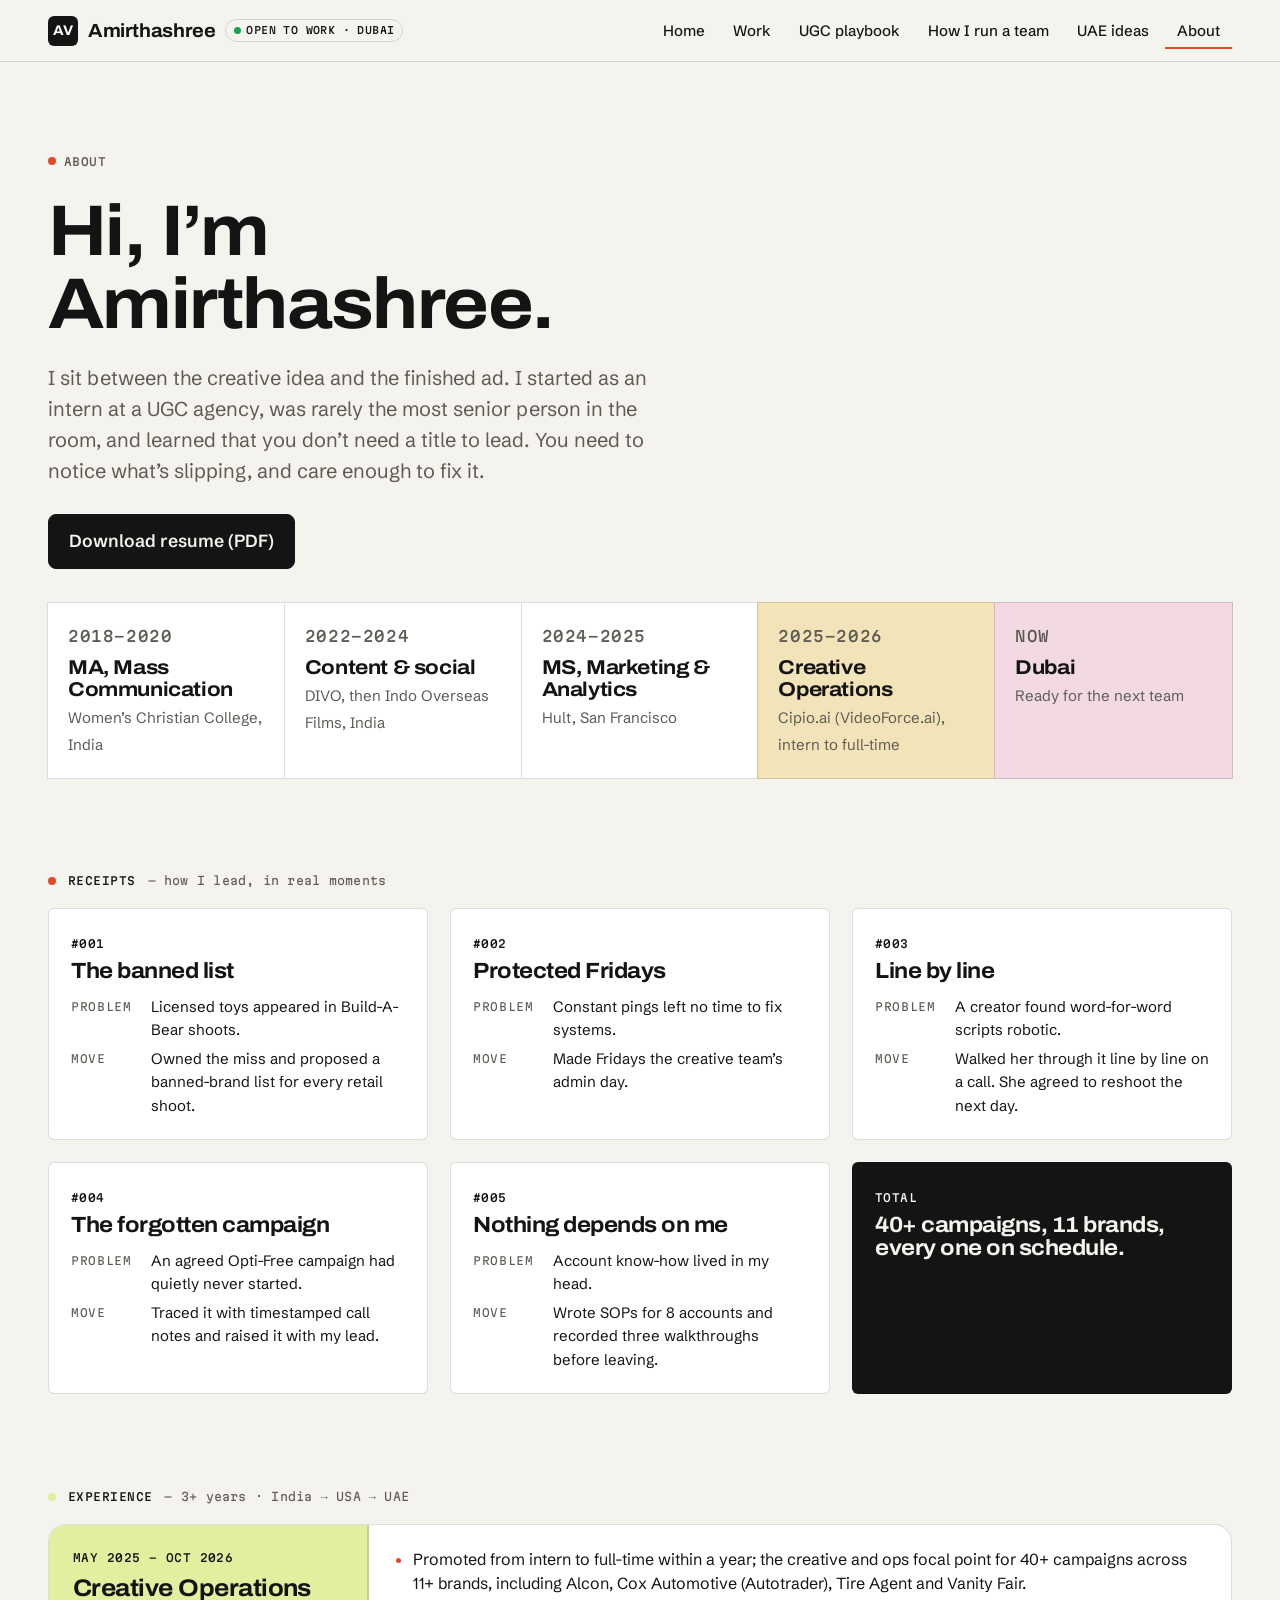
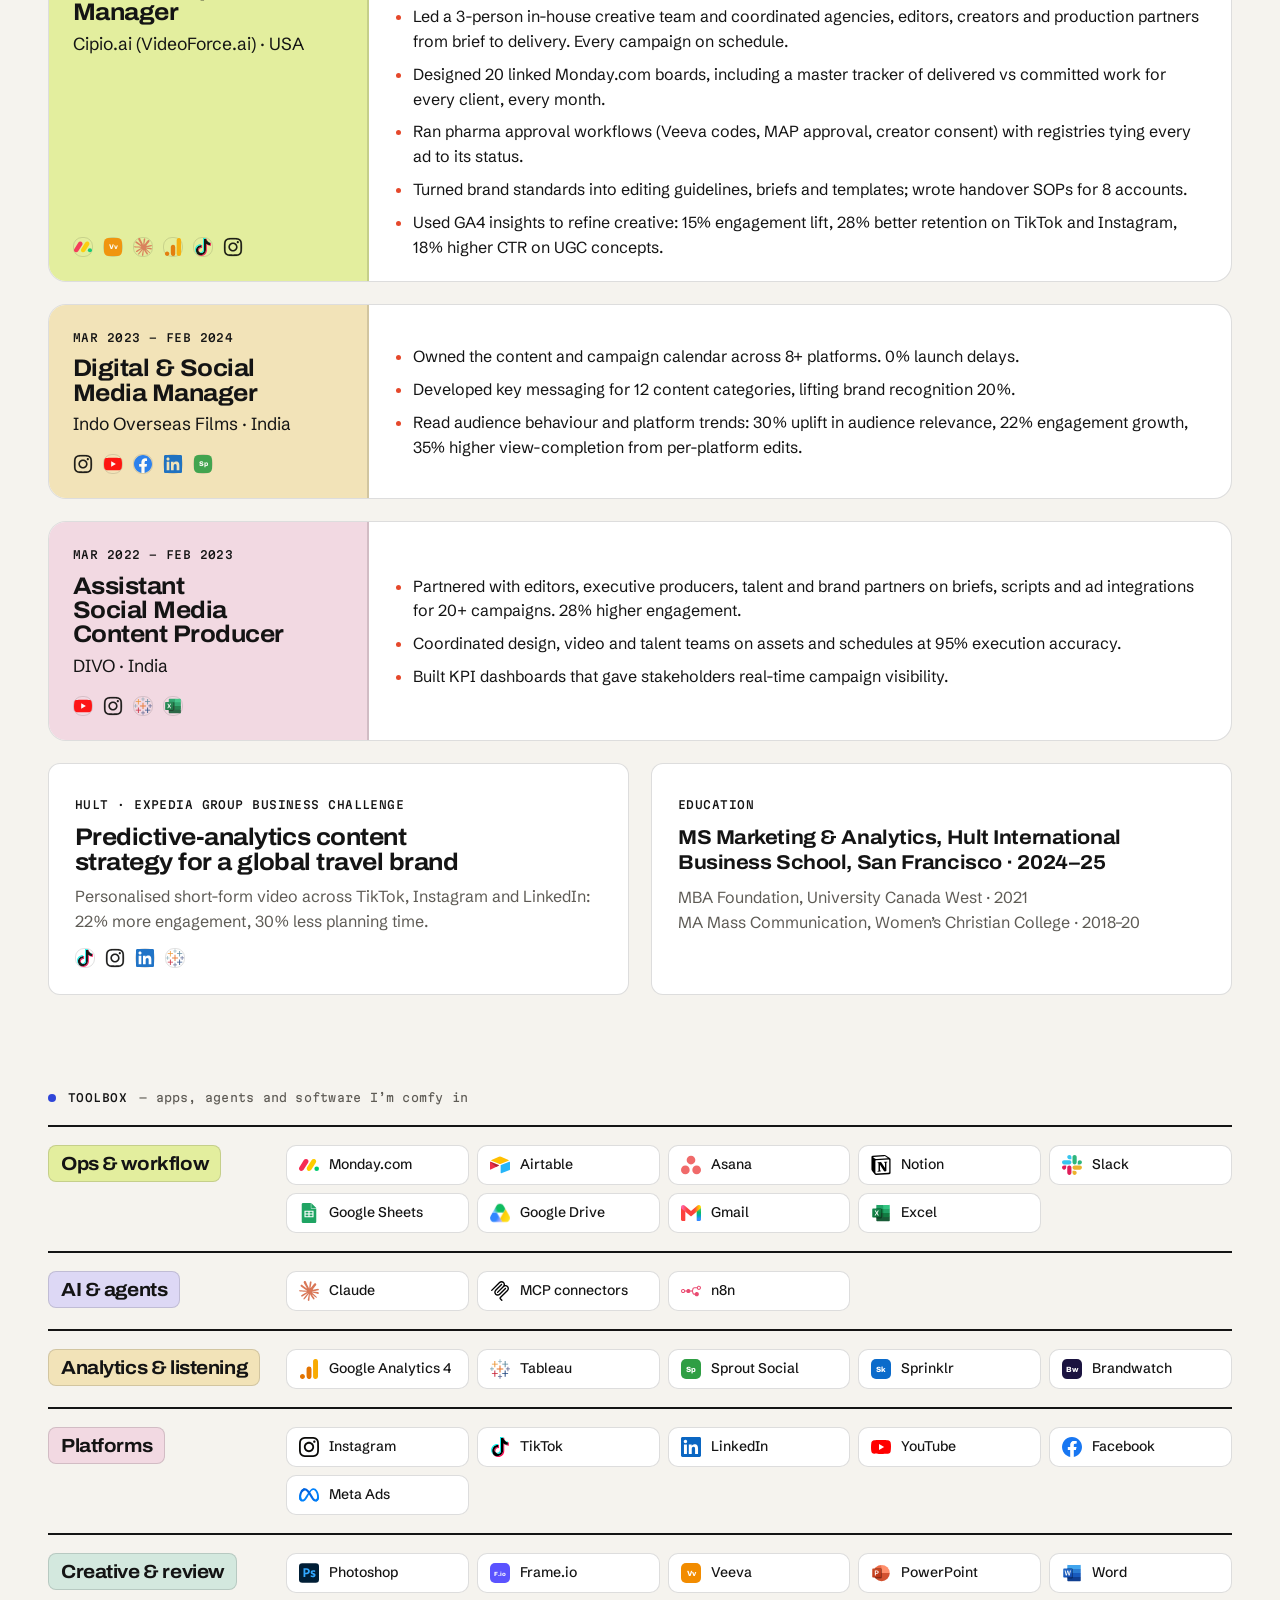
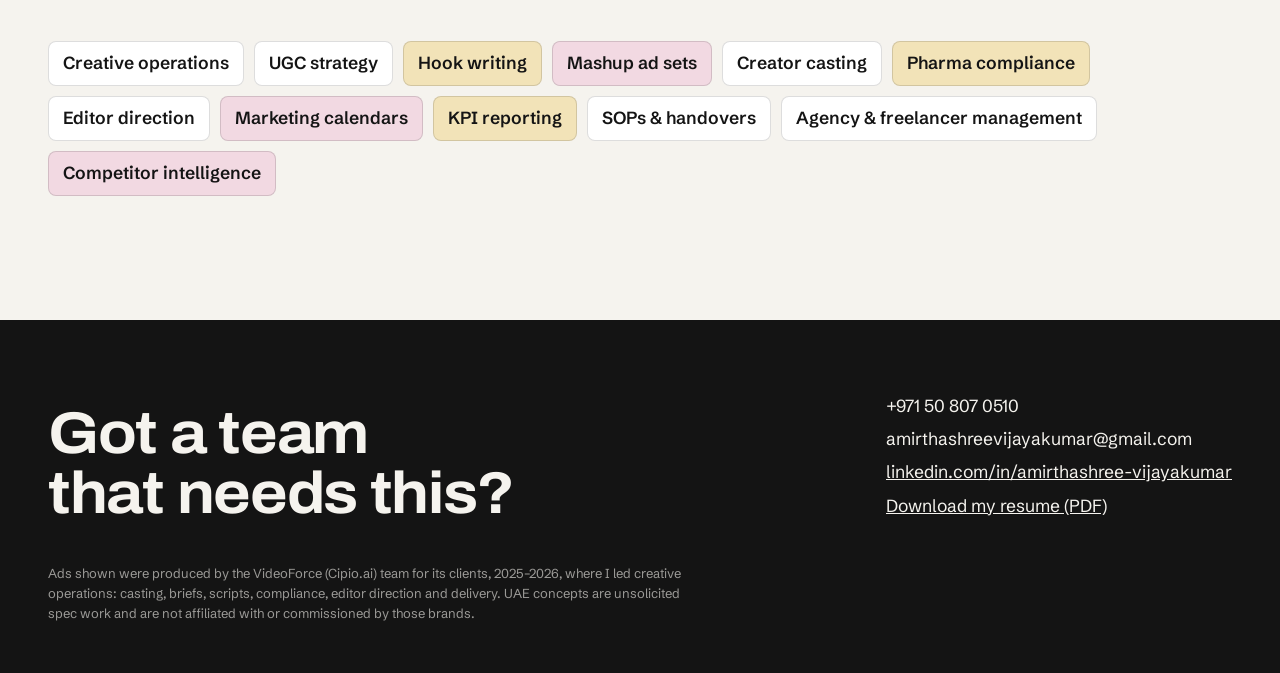
==== commit 22783de9: "Refine design: hairline borders, calmer palette, contained logos, cache-busted assets Co-Authored-By" ====
--- a/about.html
+++ b/about.html
@@ -2,7 +2,7 @@
 <html lang="en"><head><meta charset="utf-8"><meta name="viewport" content="width=device-width, initial-scale=1">
 <title>About · Amirthashree Vijayakumar</title>
 <meta name="description" content="Amirthashree Vijayakumar: creative and marketing operations for UGC ads. 40+ campaigns, 11 brands, based in Dubai.">
-<link rel="preload" href="fonts/archivo-latin-wdth-normal.woff2" as="font" type="font/woff2" crossorigin><link rel="preload" href="fonts/schibsted-grotesk-latin-wght-normal.woff2" as="font" type="font/woff2" crossorigin><link rel="stylesheet" href="css/site.css"><style>
+<link rel="preload" href="fonts/archivo-latin-wdth-normal.woff2" as="font" type="font/woff2" crossorigin><link rel="preload" href="fonts/schibsted-grotesk-latin-wght-normal.woff2" as="font" type="font/woff2" crossorigin><link rel="stylesheet" href="css/site.css?v=5471e50b"><style>
 .path{display:flex;gap:0;flex-wrap:wrap;margin-top:34px}
 .path div{flex:1 1 200px;border:2px solid var(--ink);margin:-1px;padding:20px;background:var(--card)}
 .path div b{display:block;font-family:var(--display);font-stretch:112%;font-size:20px;letter-spacing:-.02em;line-height:1.1;margin:6px 0 4px}
@@ -47,4 +47,4 @@
 <h2>Got a team<br>that needs this?</h2>
 <p>+971 50 807 0510<br>amirthashreevijayakumar@gmail.com<br><a href="https://www.linkedin.com/in/amirthashree-vijayakumar">linkedin.com/in/amirthashree-vijayakumar</a><br><a href="resume.pdf">Download my resume (PDF)</a></p>
 </div><small>Ads shown were produced by the VideoForce (Cipio.ai) team for its clients, 2025–2026, where I led creative operations: casting, briefs, scripts, compliance, editor direction and delivery. UAE concepts are unsolicited spec work and are not affiliated with or commissioned by those brands.</small></div></footer>
-<script src="js/site.js"></script></body></html>+<script src="js/site.js?v=7304e873"></script></body></html>
--- a/css/site.css
+++ b/css/site.css
@@ -7,8 +7,8 @@
 @font-face{font-family:"Martian Mono";src:url(../fonts/martian-mono-latin-400-normal.woff2) format("woff2");font-weight:400;font-display:swap}
 @font-face{font-family:"Martian Mono";src:url(../fonts/martian-mono-latin-500-normal.woff2) format("woff2");font-weight:500;font-display:swap}
 :root{
-  --bg:#F1EEE6; --ink:#121212; --soft:#55524B; --card:#FFFFFF; --line:#121212;
-  --tomato:#FF4F2E; --cobalt:#2B4BFF; --sun:#FFC93C; --pink:#FF9BD2; --mint:#8EE3C8; --lime:#D6F54A; --lilac:#C9BFFF;
+  --bg:#F5F3EE; --ink:#141414; --soft:#5E5B55; --card:#FFFFFF; --line:#121212;
+  --tomato:#E5482B; --cobalt:#2F45D8; --sun:#F2E3B8; --pink:#F2D9E2; --mint:#D3E8DE; --lime:#E3EE9E; --lilac:#DDD8F5; --hair:rgba(17,17,17,.14);
   --display:"Archivo","Arial Black",Arial,sans-serif;
   --body:"Schibsted Grotesk","Helvetica Neue",Arial,sans-serif;
   --mono:"Martian Mono",ui-monospace,Menlo,monospace;
@@ -17,14 +17,14 @@
 *{box-sizing:border-box;margin:0;padding:0}
 [hidden]{display:none!important}
 html{scroll-behavior:smooth}
-body{background:var(--bg) radial-gradient(rgba(18,18,18,.16) 1px,transparent 1.3px) 0 0/24px 24px;color:var(--ink);font-family:var(--body);font-size:17.5px;line-height:1.55;-webkit-font-smoothing:antialiased;overflow-x:hidden}
+body{background:var(--bg);color:var(--ink);font-family:var(--body);font-size:17.5px;line-height:1.55;-webkit-font-smoothing:antialiased;overflow-x:hidden}
 a{color:inherit}
 img,video{max-width:100%;display:block}
 .wrap{max-width:1240px;margin:0 auto;padding:0 28px}
 .mono{font-family:var(--mono);font-size:11px;font-weight:500;letter-spacing:.04em;text-transform:uppercase}
 .hand{font-family:var(--mono);font-size:11.5px;letter-spacing:.02em;color:var(--tomato)}
 .hand::before{content:"↳ "}
-h1,h2,h3{font-family:var(--display);font-weight:800;font-stretch:118%;letter-spacing:-.025em;line-height:.98;text-wrap:balance}
+h1,h2,h3{font-family:var(--display);font-weight:700;font-stretch:108%;letter-spacing:-.022em;line-height:1.02;text-wrap:balance}
 :focus-visible{outline:3px solid var(--cobalt);outline-offset:3px}
 
 /* nav */
@@ -89,8 +89,8 @@
 section{padding:84px 0}
 .kicker{display:flex;align-items:center;gap:12px;margin-bottom:18px;flex-wrap:wrap}
 .kicker .dot{width:14px;height:14px;border-radius:4px;border:2px solid var(--ink);background:var(--tomato)}
-.big{font-size:clamp(42px,7.4vw,112px)}
-.mid{font-size:clamp(30px,4.4vw,58px)}
+.big{font-size:clamp(38px,5.6vw,80px)}
+.mid{font-size:clamp(28px,3.4vw,44px)}
 .lede{font-size:20px;max-width:50ch;color:var(--soft);margin-top:20px}
 .grid{display:grid;gap:22px}
 .g2{grid-template-columns:repeat(2,1fr)} .g3{grid-template-columns:repeat(3,1fr)} .g4{grid-template-columns:repeat(4,1fr)}
@@ -180,3 +180,70 @@
   *{animation:none!important;transition:none!important}
   .js .rv:not(.in){transform:none;opacity:1}
 }
+
+/* ---- Refined layer: calmer, more senior. Hairline borders, no hard shadows, no tilts. ---- */
+*,*::before,*::after{box-shadow:none!important}
+*{border-color:var(--hair)}
+[class]{border-width:1px}
+.card,.tile,.node,.tool,.stats,.rule,.rulec,.metric,.proof>div,.plat>div,.stamp,.job,.receipt,.concept,.flip .f,.flip .b,.bub,.funnel .tier,.adset .row>*,.fb div,.toggle,.stage2,.pill,.chip,.check,.btn.ghost,.cloud span,.path div,.tgroup h3,.hooks div,.tl .bar,.tbar,.stack .ico,.pipe .st .ic,.quote,.sticker,.mock,.ph .frame{border:1px solid var(--hair)!important}
+.stats div,.hooks div,.tl .bar div,.tbar button,.job .side,.concept .stage{border-color:var(--hair)!important}
+.sticker,.quote,.ph.tilt-l,.ph.tilt-r,.stamp,.cloud span,.rv.in,.tool:hover{transform:none!important}
+.badge,.marquee .track span::after{display:none}
+.nav{border-bottom:1px solid var(--hair);background:color-mix(in srgb,var(--bg) 92%,transparent)}
+.nav nav a{font-weight:500;border:0!important}
+.nav nav a[aria-current="page"]{background:transparent;color:var(--ink);box-shadow:inset 0 -2px 0 var(--tomato)!important;border-radius:0}
+.logo{font-stretch:105%;font-weight:700}
+.logo i{border-radius:6px;background:var(--ink);color:#fff}
+.logo em{background:transparent;border:1px solid var(--hair)}
+.sticker{background:transparent!important;border:0!important;padding:0;font-size:11px;color:var(--soft)}
+.sticker::before{background:var(--tomato)}
+.btn{border-radius:8px;padding:13px 20px;font-weight:600;border:1px solid var(--ink)!important}
+.btn:hover{transform:translateY(-1px);background:var(--tomato);border-color:var(--tomato)!important}
+.btn.ghost:hover{background:var(--card);color:var(--ink);border-color:var(--ink)!important}
+.quote{background:transparent!important;border:0!important;border-left:3px solid var(--tomato)!important;border-radius:0;padding:6px 0 6px 28px;font-weight:600;font-stretch:104%;font-size:clamp(22px,2.4vw,32px);line-height:1.25}
+.marquee{background:transparent;color:var(--ink);border-top:1px solid var(--hair);border-bottom:1px solid var(--hair)}
+.marquee .track{font-size:15px;font-family:var(--mono);font-weight:500;text-transform:uppercase;letter-spacing:.04em;gap:56px;padding:14px 0}
+.marquee .track span::before{content:"— ";color:var(--tomato)}
+.ph .frame{border:0!important;border-radius:18px;background:#111}
+.cliprail .ph{width:170px}
+.tile{min-height:220px;border-radius:14px;padding:26px;transition:transform .2s,border-color .2s}
+.tile:hover{transform:translateY(-3px)!important;border-color:var(--ink)!important}
+.tile h3{font-size:clamp(22px,2.2vw,28px);font-weight:700}
+.tile .arrow{font-size:22px;font-weight:600}
+.card,.node,.rule,.rulec,.metric,.job,.concept,.receipt{border-radius:12px}
+.stats{border-radius:12px}
+.stats strong{font-weight:600;font-size:clamp(34px,4vw,50px)}
+.kicker .dot{width:8px;height:8px;border-radius:50%;border:0}
+.hand{color:var(--soft)}
+.hand::before{content:"— "}
+.pill{border-radius:999px;font-weight:500;font-size:13px;background:rgba(255,255,255,.7)}
+.chip{border-radius:999px;font-size:10px}
+.chip.ok{background:#DDF3E4}.chip.wip{background:#FBF0CF}.chip.rev{background:var(--lilac)}.chip.stop{background:#FBE1DB;color:#9E2A14}
+.node::before,.node::after{width:8px;height:8px;margin-top:-4px;border:1px solid var(--hair)}
+.node::before{left:-5px}.node::after{right:-5px}
+.console{border-radius:12px}
+
+/* logos: always contained */
+.ico{width:22px!important;height:22px!important;padding:0!important;background:none!important;border:0!important}
+.ico svg,.ic svg{width:100%!important;height:100%!important;display:block}
+.stack{gap:10px}
+.stack .ico{width:20px!important;height:20px!important;opacity:.9}
+.tool{padding:9px 12px;font-size:14px;font-weight:500;border-radius:10px;gap:10px}
+.tool .ico{width:20px!important;height:20px!important}
+.tools{grid-template-columns:repeat(auto-fill,minmax(160px,1fr));gap:8px}
+.logowall{background:transparent;border-color:var(--hair)}
+.logowall .track{gap:40px;padding:14px 0}
+.logowall .track span{font-weight:500;font-size:14px;color:var(--soft)}
+.logowall .ico{width:20px!important;height:20px!important}
+.pipe .st{font-weight:500;font-size:13px}
+.pipe .st .ic{width:44px;height:44px;padding:11px;border-radius:12px;display:block}
+.pipe .st.on .ic{background:var(--card);border-color:var(--ink)!important;transform:translateY(-3px)}
+.pipe .ln{height:1px;background:repeating-linear-gradient(90deg,var(--soft) 0 4px,transparent 4px 9px);background-size:18px 1px}
+.foot h2{font-size:clamp(34px,4.6vw,64px);font-weight:700}
+.tile{background:var(--card)!important;color:var(--ink)!important}
+.tile .mono{color:var(--tomato)}
+.tile p{color:var(--soft)}
+.tile .arrow{color:var(--ink)}
+.flip .f{background:var(--card)!important}
+.flip .f .mono,.rulec .mono{color:var(--tomato)}
+.rulec{background:var(--card)!important}
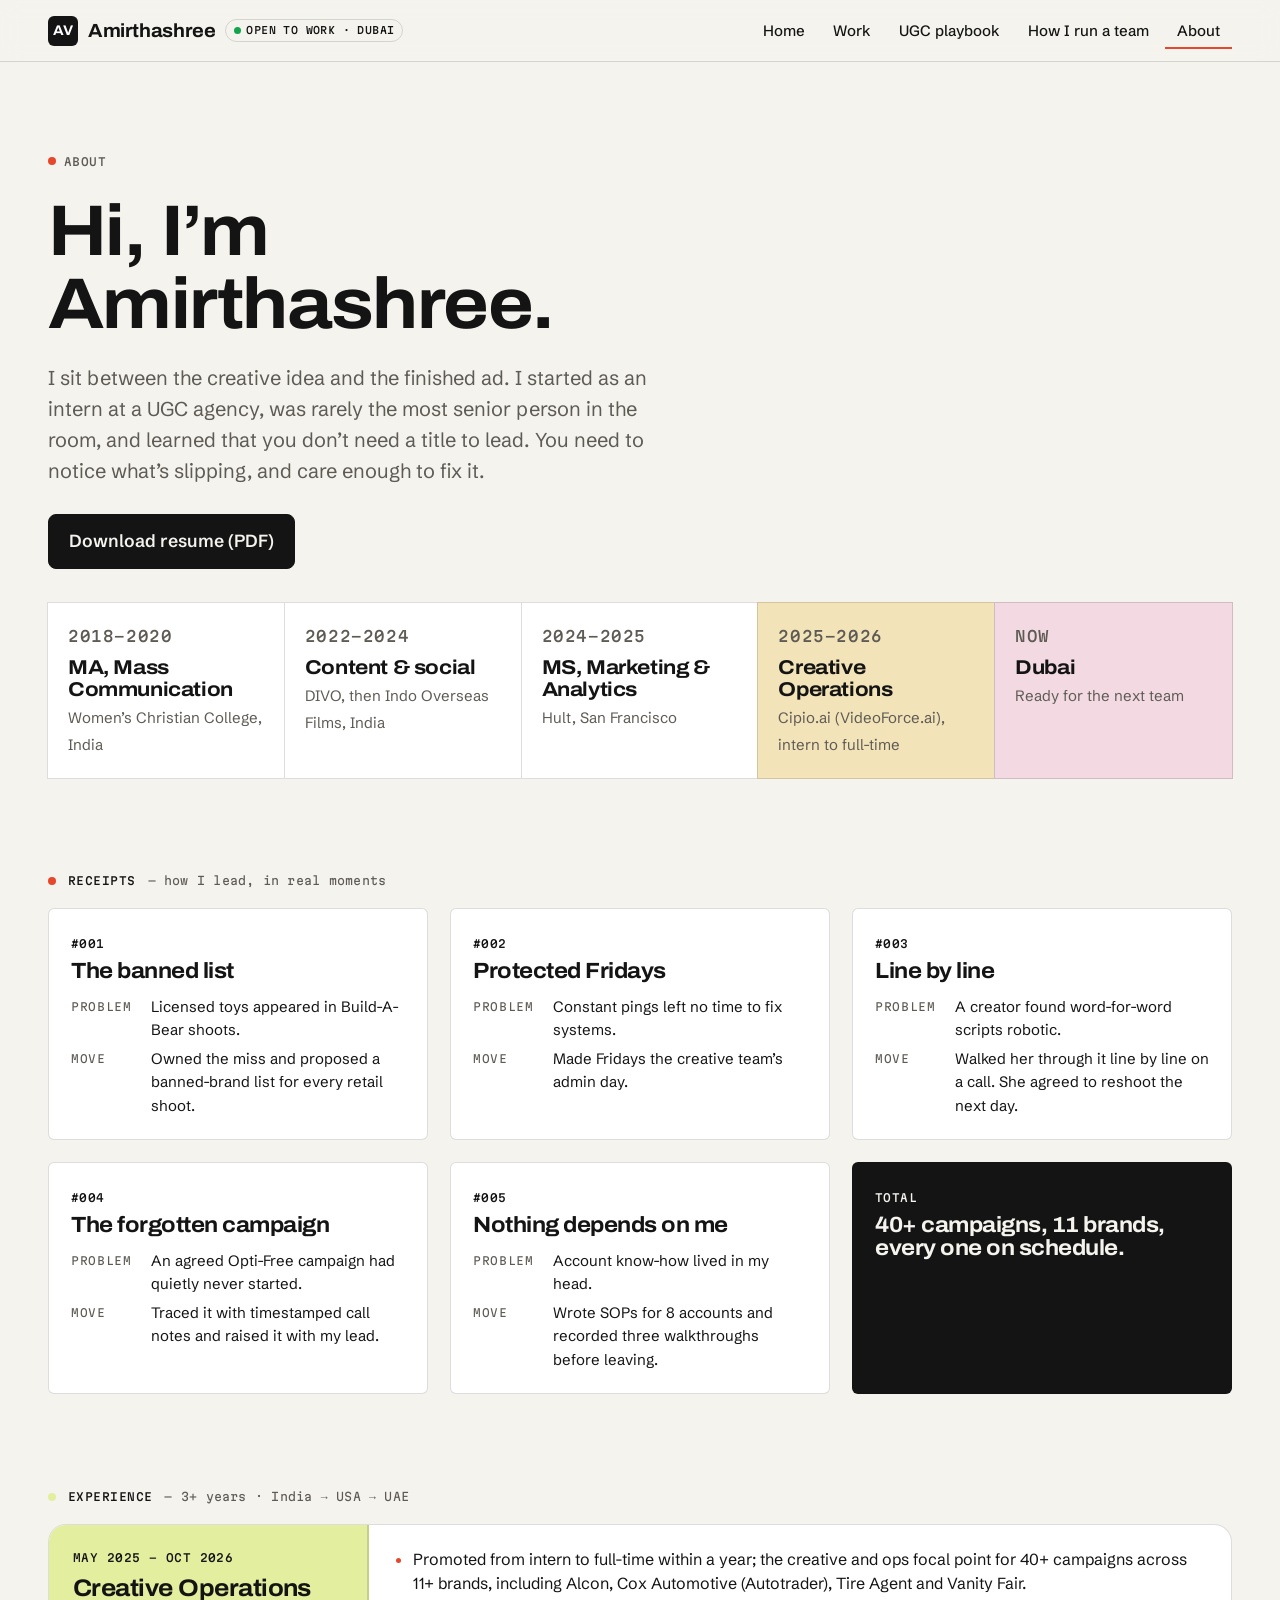
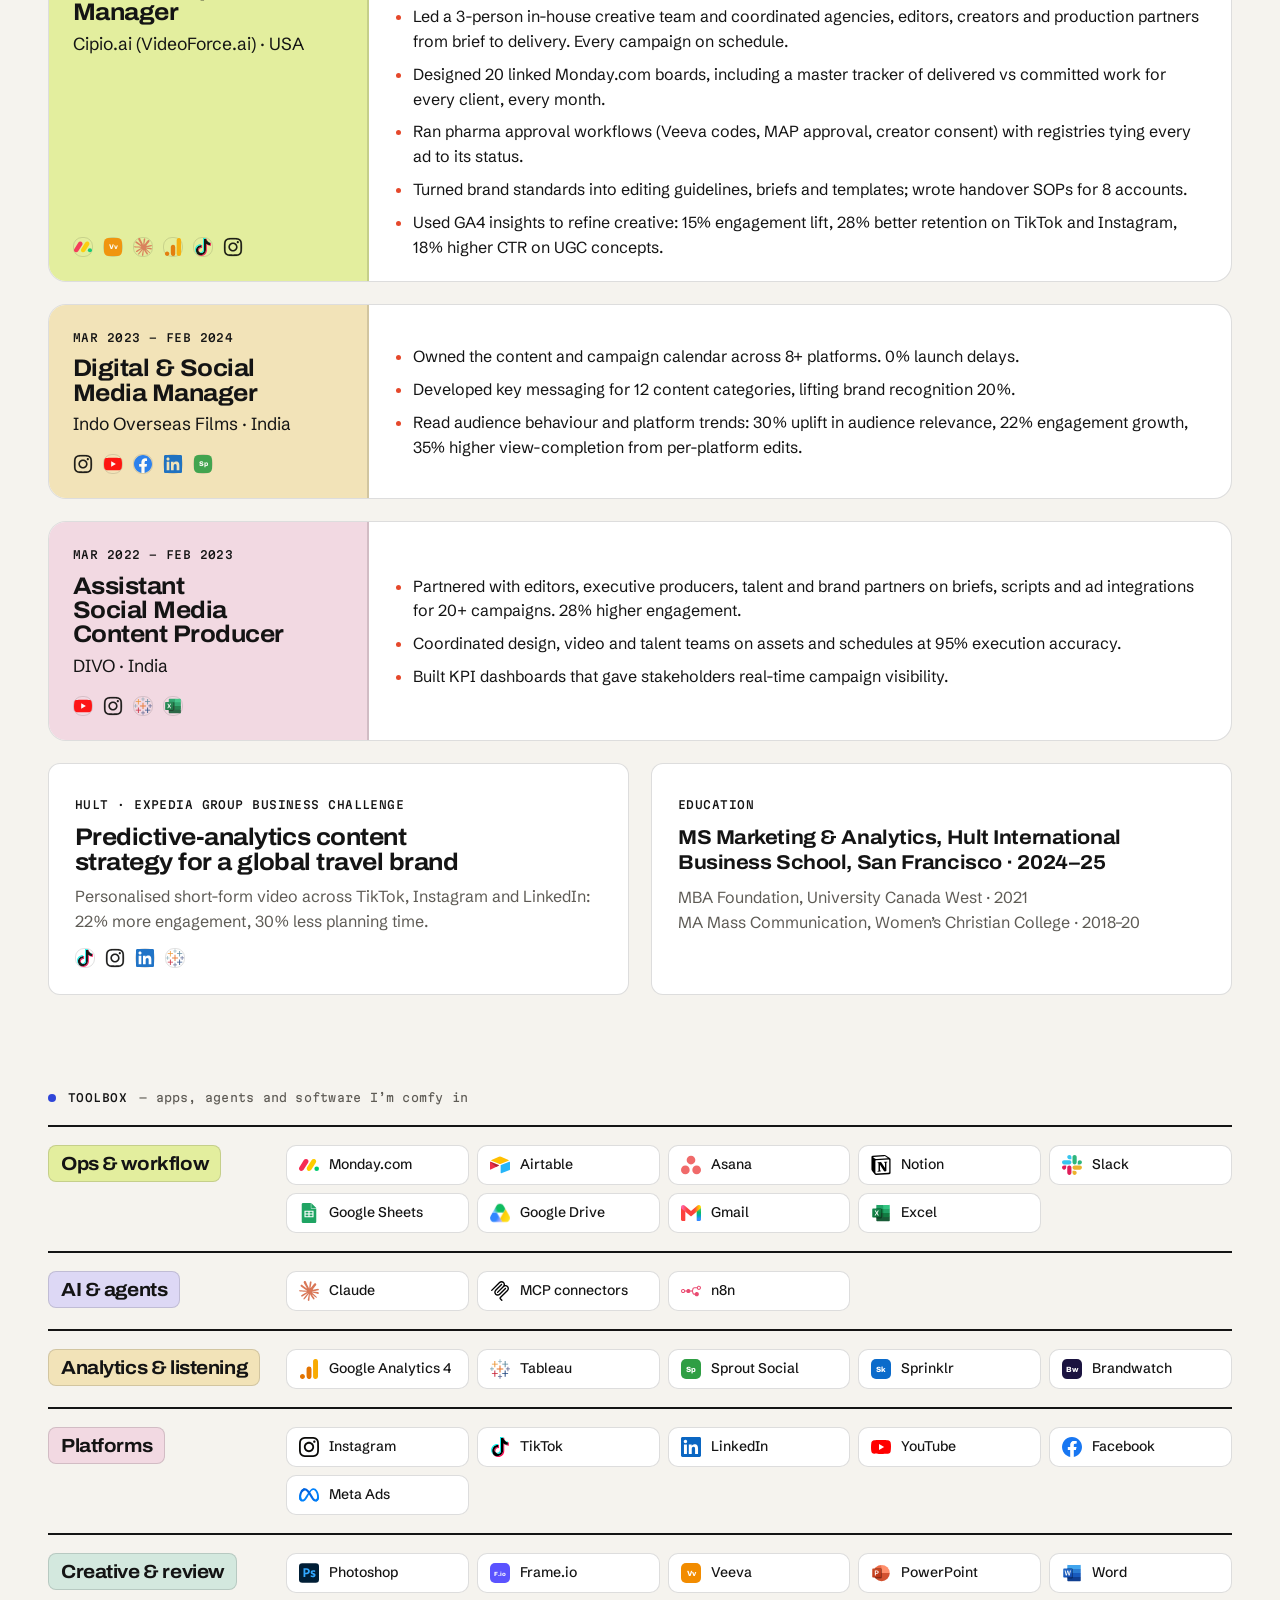
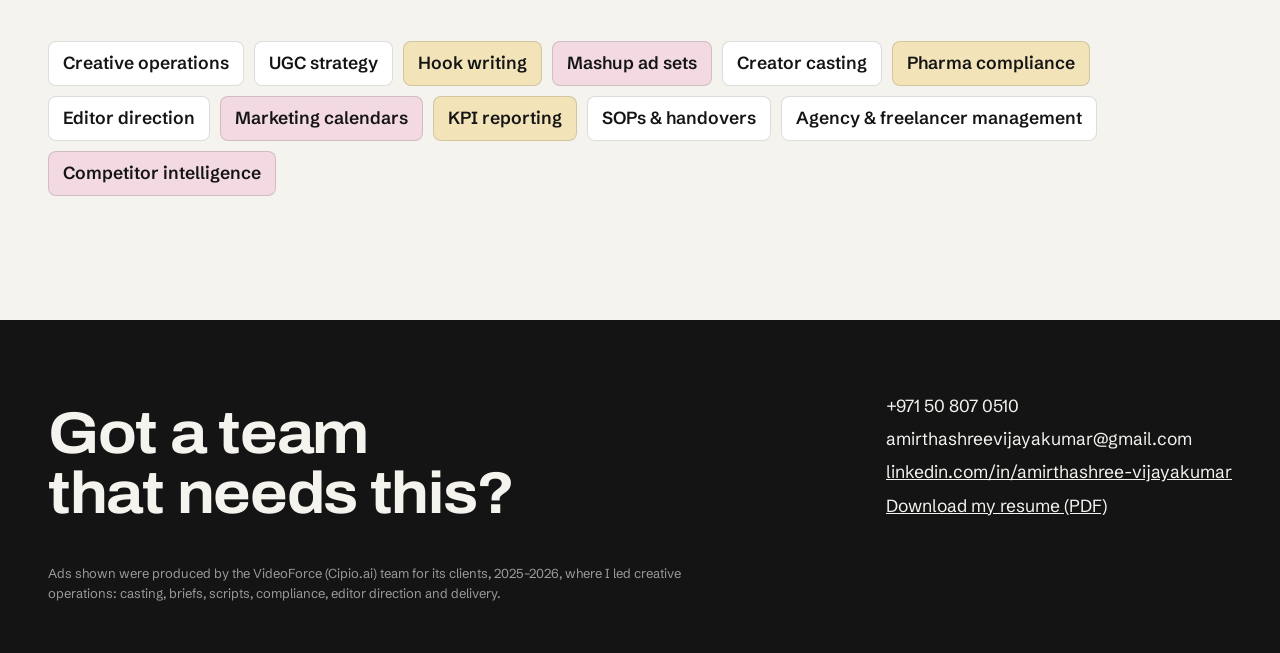
==== commit 2d6b6057: "Remove UAE ideas page Co-Authored-By: Claude Opus 5.5 <noreply@anthropic.com> Claude-Session: https:" ====
--- a/about.html
+++ b/about.html
@@ -26,7 +26,7 @@
 .cloud span:nth-child(4n){background:var(--pink);transform:rotate(2deg)}
 </style></head>
 <body>
-<header class="nav"><div class="wrap"><a class="logo" href="index.html"><i>AV</i>Amirthashree<em>Open to work · Dubai</em></a><nav aria-label="Main"><a href="index.html">Home</a><a href="work.html">Work</a><a href="ugc.html">UGC playbook</a><a href="playbook.html">How I run a team</a><a href="concepts.html">UAE ideas</a><a href="about.html" aria-current="page">About</a></nav></div></header>
+<header class="nav"><div class="wrap"><a class="logo" href="index.html"><i>AV</i>Amirthashree<em>Open to work · Dubai</em></a><nav aria-label="Main"><a href="index.html">Home</a><a href="work.html">Work</a><a href="ugc.html">UGC playbook</a><a href="playbook.html">How I run a team</a><a href="about.html" aria-current="page">About</a></nav></div></header>
 <main><section><div class="wrap"><span class="sticker" style="background:var(--mint)">About</span>
 <h1 class="big" style="margin-top:22px">Hi, I’m<br>Amirthashree.</h1>
 <p class="lede">I sit between the creative idea and the finished ad. I started as an intern at a UGC agency, was rarely the most senior person in the room, and learned that you don’t need a title to lead. You need to notice what’s slipping, and care enough to fix it.</p>
@@ -38,13 +38,13 @@
  <div style="background:var(--sun)"><span class="mono">2025–2026</span><b>Creative Operations</b><span>Cipio.ai (VideoForce.ai), intern to full-time</span></div>
  <div style="background:var(--pink)"><span class="mono">Now</span><b>Dubai</b><span>Ready for the next team</span></div>
 </div></div></section>
-<section style="padding-top:10px"><div class="wrap"><div class="kicker"><span class="dot"></span><span class="mono">Receipts</span><span class="hand">how I lead, in real moments</span></div><div class="grid g3"><div class="receipt rv"><span class="mono">#001</span><h3>The banned list</h3><dl><dt>Problem</dt><dd>Licensed toys appeared in Build-A-Bear shoots.</dd><dt>Move</dt><dd>Owned the miss and proposed a banned-brand list for every retail shoot.</dd></dl></div><div class="receipt rv"><span class="mono">#002</span><h3>Protected Fridays</h3><dl><dt>Problem</dt><dd>Constant pings left no time to fix systems.</dd><dt>Move</dt><dd>Made Fridays the creative team’s admin day.</dd></dl></div><div class="receipt rv"><span class="mono">#003</span><h3>Line by line</h3><dl><dt>Problem</dt><dd>A creator found word-for-word scripts robotic.</dd><dt>Move</dt><dd>Walked her through it line by line on a call. She agreed to reshoot the next day.</dd></dl></div><div class="receipt rv"><span class="mono">#004</span><h3>The forgotten campaign</h3><dl><dt>Problem</dt><dd>An agreed Opti-Free campaign had quietly never started.</dd><dt>Move</dt><dd>Traced it with timestamped call notes and raised it with my lead.</dd></dl></div><div class="receipt rv"><span class="mono">#005</span><h3>Nothing depends on me</h3><dl><dt>Problem</dt><dd>Account know-how lived in my head.</dd><dt>Move</dt><dd>Wrote SOPs for 8 accounts and recorded three walkthroughs before leaving.</dd></dl></div><div class="receipt rv" style="background:var(--ink);color:var(--bg);border-style:solid"><span class="mono">Total</span><h3>40+ campaigns, 11 brands, every one on schedule.</h3></div></div></div></section><section style="padding-top:10px"><div class="wrap"><div class="kicker"><span class="dot" style="background:var(--lime)"></span><span class="mono">Experience</span><span class="hand">3+ years · India → USA → UAE</span></div><div class="grid" style="gap:22px"><article class="job rv"><div class="side" style="background:var(--lime)"><span class="mono">May 2025 – Oct 2026</span><h3>Creative Operations Manager</h3><p>Cipio.ai (VideoForce.ai) · USA</p><div style="margin-top:auto;padding-top:16px"><div class="stack"><span class="ico" title="Monday.com"><svg viewBox="0 0 256 156" aria-hidden="true"><path fill="#f62b54" d="M31.846 153.489a31.97 31.97 0 0 1-27.86-16.167a30.91 30.91 0 0 1 .875-31.823l57.373-90.096A31.99 31.99 0 0 1 90.556.015a31.93 31.93 0 0 1 27.41 16.896c5.349 10.113 4.68 22.28-1.725 31.774L58.904 138.78a31.98 31.98 0 0 1-27.058 14.709"/><path fill="#fc0" d="M130.256 153.488c-11.572 0-22.22-6.187-27.812-16.13a30.81 30.81 0 0 1 .875-31.737l57.264-89.89A31.94 31.94 0 0 1 188.93.016c11.669.255 22.244 6.782 27.592 16.993a30.81 30.81 0 0 1-2.066 31.92l-57.252 89.889a31.93 31.93 0 0 1-26.948 14.671"/><ellipse cx="226.466" cy="125.324" fill="#00ca72" rx="29.538" ry="28.918"/></svg></span><span class="ico" title="Veeva"><svg viewBox="0 0 40 40" aria-hidden="true"><rect width="40" height="40" rx="10" fill="#F28C00"/><text x="20" y="25.5" text-anchor="middle" font-family="Archivo,Arial,sans-serif" font-weight="800" font-size="15" fill="#fff">Vv</text></svg></span><span class="ico" title="Claude"><svg viewBox="0 0 256 257" aria-hidden="true"><path fill="#d97757" d="m50.228 170.321l50.357-28.257l.843-2.463l-.843-1.361h-2.462l-8.426-.518l-28.775-.778l-24.952-1.037l-24.175-1.296l-6.092-1.297L0 125.796l.583-3.759l5.12-3.434l7.324.648l16.202 1.101l24.304 1.685l17.629 1.037l26.118 2.722h4.148l.583-1.685l-1.426-1.037l-1.101-1.037l-25.147-17.045l-27.22-18.017l-14.258-10.37l-7.713-5.25l-3.888-4.925l-1.685-10.758l7-7.713l9.397.649l2.398.648l9.527 7.323l20.35 15.75L94.817 91.9l3.889 3.24l1.555-1.102l.195-.777l-1.75-2.917l-14.453-26.118l-15.425-26.572l-6.87-11.018l-1.814-6.61c-.648-2.723-1.102-4.991-1.102-7.778l7.972-10.823L71.42 0l10.63 1.426l4.472 3.888l6.61 15.101l10.694 23.786l16.591 32.34l4.861 9.592l2.592 8.879l.973 2.722h1.685v-1.556l1.36-18.211l2.528-22.36l2.463-28.776l.843-8.1l4.018-9.722l7.971-5.25l6.222 2.981l5.12 7.324l-.713 4.73l-3.046 19.768l-5.962 30.98l-3.889 20.739h2.268l2.593-2.593l10.499-13.934l17.628-22.036l7.778-8.749l9.073-9.657l5.833-4.601h11.018l8.1 12.055l-3.628 12.443l-11.342 14.388l-9.398 12.184l-13.48 18.147l-8.426 14.518l.778 1.166l2.01-.194l30.46-6.481l16.462-2.982l19.637-3.37l8.88 4.148l.971 4.213l-3.5 8.62l-20.998 5.184l-24.628 4.926l-36.682 8.685l-.454.324l.519.648l16.526 1.555l7.065.389h17.304l32.21 2.398l8.426 5.574l5.055 6.805l-.843 5.184l-12.962 6.611l-17.498-4.148l-40.83-9.721l-14-3.5h-1.944v1.167l11.666 11.406l21.387 19.314l26.767 24.887l1.36 6.157l-3.434 4.86l-3.63-.518l-23.526-17.693l-9.073-7.972l-20.545-17.304h-1.36v1.814l4.73 6.935l25.017 37.59l1.296 11.536l-1.814 3.76l-6.481 2.268l-7.13-1.297l-14.647-20.544l-15.1-23.138l-12.185-20.739l-1.49.843l-7.194 77.448l-3.37 3.953l-7.778 2.981l-6.48-4.925l-3.436-7.972l3.435-15.749l4.148-20.544l3.37-16.333l3.046-20.285l1.815-6.74l-.13-.454l-1.49.194l-15.295 20.999l-23.267 31.433l-18.406 19.702l-4.407 1.75l-7.648-3.954l.713-7.064l4.277-6.286l25.47-32.405l15.36-20.092l9.917-11.6l-.065-1.686h-.583L44.07 198.125l-12.055 1.555l-5.185-4.86l.648-7.972l2.463-2.593l20.35-13.999z"/></svg></span><span class="ico" title="Google Analytics 4"><svg viewBox="0 0 256 284" aria-hidden="true"><path fill="#f9ab00" d="M256.003 247.933a35.224 35.224 0 0 1-39.376 35.161c-18.044-2.67-31.266-18.371-30.826-36.606V36.845C185.365 18.591 198.62 2.881 216.687.24a35.22 35.22 0 0 1 39.316 35.16z"/><path fill="#e37400" d="M35.101 213.193c19.386 0 35.101 15.716 35.101 35.101c0 19.386-15.715 35.101-35.101 35.101S0 267.68 0 248.295s15.715-35.102 35.101-35.102m92.358-106.387c-19.477 1.068-34.59 17.406-34.137 36.908v94.285c0 25.588 11.259 41.122 27.755 44.433a35.16 35.16 0 0 0 42.146-34.56V142.089a35.22 35.22 0 0 0-35.764-35.282"/></svg></span><span class="ico" title="TikTok"><svg viewBox="0 0 256 290" aria-hidden="true"><path fill="#ff004f" d="M189.72 104.421c18.678 13.345 41.56 21.197 66.273 21.197v-47.53a67 67 0 0 1-13.918-1.456v37.413c-24.711 0-47.59-7.851-66.272-21.195v96.996c0 48.523-39.356 87.855-87.9 87.855c-18.113 0-34.949-5.473-48.934-14.86c15.962 16.313 38.222 26.432 62.848 26.432c48.548 0 87.905-39.332 87.905-87.857v-96.995zm17.17-47.952c-9.546-10.423-15.814-23.893-17.17-38.785v-6.113h-13.189c3.32 18.927 14.644 35.097 30.358 44.898M69.673 225.607a40 40 0 0 1-8.203-24.33c0-22.192 18.001-40.186 40.21-40.186a40.3 40.3 0 0 1 12.197 1.883v-48.593c-4.61-.631-9.262-.9-13.912-.801v37.822a40.3 40.3 0 0 0-12.203-1.882c-22.208 0-40.208 17.992-40.208 40.187c0 15.694 8.997 29.281 22.119 35.9"/><path d="M175.803 92.849c18.683 13.344 41.56 21.195 66.272 21.195V76.631c-13.794-2.937-26.005-10.141-35.186-20.162c-15.715-9.802-27.038-25.972-30.358-44.898h-34.643v189.843c-.079 22.132-18.049 40.052-40.21 40.052c-13.058 0-24.66-6.221-32.007-15.86c-13.12-6.618-22.118-20.206-22.118-35.898c0-22.193 18-40.187 40.208-40.187c4.255 0 8.356.662 12.203 1.882v-37.822c-47.692.985-86.047 39.933-86.047 87.834c0 23.912 9.551 45.589 25.053 61.428c13.985 9.385 30.82 14.86 48.934 14.86c48.545 0 87.9-39.335 87.9-87.857z"/><path fill="#00f2ea" d="M242.075 76.63V66.516a66.3 66.3 0 0 1-35.186-10.047a66.47 66.47 0 0 0 35.186 20.163M176.53 11.57a68 68 0 0 1-.728-5.457V0h-47.834v189.845c-.076 22.13-18.046 40.05-40.208 40.05a40.06 40.06 0 0 1-18.09-4.287c7.347 9.637 18.949 15.857 32.007 15.857c22.16 0 40.132-17.918 40.21-40.05V11.571zM99.966 113.58v-10.769a89 89 0 0 0-12.061-.818C39.355 101.993 0 141.327 0 189.845c0 30.419 15.467 57.227 38.971 72.996c-15.502-15.838-25.053-37.516-25.053-61.427c0-47.9 38.354-86.848 86.048-87.833"/></svg></span><span class="ico" title="Instagram"><svg viewBox="0 0 256 256" aria-hidden="true"><path fill="#0a0a08" d="M128 23.064c34.177 0 38.225.13 51.722.745c12.48.57 19.258 2.655 23.769 4.408c5.974 2.322 10.238 5.096 14.717 9.575s7.253 8.743 9.575 14.717c1.753 4.511 3.838 11.289 4.408 23.768c.615 13.498.745 17.546.745 51.723s-.13 38.226-.745 51.723c-.57 12.48-2.655 19.257-4.408 23.768c-2.322 5.974-5.096 10.239-9.575 14.718s-8.743 7.253-14.717 9.574c-4.511 1.753-11.289 3.839-23.769 4.408c-13.495.616-17.543.746-51.722.746s-38.228-.13-51.723-.746c-12.48-.57-19.257-2.655-23.768-4.408c-5.974-2.321-10.239-5.095-14.718-9.574c-4.479-4.48-7.253-8.744-9.574-14.718c-1.753-4.51-3.839-11.288-4.408-23.768c-.616-13.497-.746-17.545-.746-51.723s.13-38.225.746-51.722c.57-12.48 2.655-19.258 4.408-23.769c2.321-5.974 5.095-10.238 9.574-14.717c4.48-4.48 8.744-7.253 14.718-9.575c4.51-1.753 11.288-3.838 23.768-4.408c13.497-.615 17.545-.745 51.723-.745M128 0C93.237 0 88.878.147 75.226.77c-13.625.622-22.93 2.786-31.071 5.95c-8.418 3.271-15.556 7.648-22.672 14.764S9.991 35.738 6.72 44.155C3.555 52.297 1.392 61.602.77 75.226C.147 88.878 0 93.237 0 128s.147 39.122.77 52.774c.622 13.625 2.785 22.93 5.95 31.071c3.27 8.417 7.647 15.556 14.763 22.672s14.254 11.492 22.672 14.763c8.142 3.165 17.446 5.328 31.07 5.95c13.653.623 18.012.77 52.775.77s39.122-.147 52.774-.77c13.624-.622 22.929-2.785 31.07-5.95c8.418-3.27 15.556-7.647 22.672-14.763s11.493-14.254 14.764-22.672c3.164-8.142 5.328-17.446 5.95-31.07c.623-13.653.77-18.012.77-52.775s-.147-39.122-.77-52.774c-.622-13.624-2.786-22.929-5.95-31.07c-3.271-8.418-7.648-15.556-14.764-22.672S220.262 9.99 211.845 6.72c-8.142-3.164-17.447-5.328-31.071-5.95C167.122.147 162.763 0 128 0m0 62.27c-36.302 0-65.73 29.43-65.73 65.73s29.428 65.73 65.73 65.73c36.301 0 65.73-29.428 65.73-65.73c0-36.301-29.429-65.73-65.73-65.73m0 108.397c-23.564 0-42.667-19.103-42.667-42.667S104.436 85.333 128 85.333s42.667 19.103 42.667 42.667s-19.103 42.667-42.667 42.667m83.686-110.994c0 8.484-6.876 15.36-15.36 15.36s-15.36-6.876-15.36-15.36s6.877-15.36 15.36-15.36s15.36 6.877 15.36 15.36"/></svg></span></div></div></div><ul><li>Promoted from intern to full-time within a year; the creative and ops focal point for 40+ campaigns across 11+ brands, including Alcon, Cox Automotive (Autotrader), Tire Agent and Vanity Fair.</li><li>Led a 3-person in-house creative team and coordinated agencies, editors, creators and production partners from brief to delivery. Every campaign on schedule.</li><li>Designed 20 linked Monday.com boards, including a master tracker of delivered vs committed work for every client, every month.</li><li>Ran pharma approval workflows (Veeva codes, MAP approval, creator consent) with registries tying every ad to its status.</li><li>Turned brand standards into editing guidelines, briefs and templates; wrote handover SOPs for 8 accounts.</li><li>Used GA4 insights to refine creative: 15% engagement lift, 28% better retention on TikTok and Instagram, 18% higher CTR on UGC concepts.</li></ul></article><article class="job rv"><div class="side" style="background:var(--sun)"><span class="mono">Mar 2023 – Feb 2024</span><h3>Digital &amp; Social Media Manager</h3><p>Indo Overseas Films · India</p><div style="margin-top:auto;padding-top:16px"><div class="stack"><span class="ico" title="Instagram"><svg viewBox="0 0 256 256" aria-hidden="true"><path fill="#0a0a08" d="M128 23.064c34.177 0 38.225.13 51.722.745c12.48.57 19.258 2.655 23.769 4.408c5.974 2.322 10.238 5.096 14.717 9.575s7.253 8.743 9.575 14.717c1.753 4.511 3.838 11.289 4.408 23.768c.615 13.498.745 17.546.745 51.723s-.13 38.226-.745 51.723c-.57 12.48-2.655 19.257-4.408 23.768c-2.322 5.974-5.096 10.239-9.575 14.718s-8.743 7.253-14.717 9.574c-4.511 1.753-11.289 3.839-23.769 4.408c-13.495.616-17.543.746-51.722.746s-38.228-.13-51.723-.746c-12.48-.57-19.257-2.655-23.768-4.408c-5.974-2.321-10.239-5.095-14.718-9.574c-4.479-4.48-7.253-8.744-9.574-14.718c-1.753-4.51-3.839-11.288-4.408-23.768c-.616-13.497-.746-17.545-.746-51.723s.13-38.225.746-51.722c.57-12.48 2.655-19.258 4.408-23.769c2.321-5.974 5.095-10.238 9.574-14.717c4.48-4.48 8.744-7.253 14.718-9.575c4.51-1.753 11.288-3.838 23.768-4.408c13.497-.615 17.545-.745 51.723-.745M128 0C93.237 0 88.878.147 75.226.77c-13.625.622-22.93 2.786-31.071 5.95c-8.418 3.271-15.556 7.648-22.672 14.764S9.991 35.738 6.72 44.155C3.555 52.297 1.392 61.602.77 75.226C.147 88.878 0 93.237 0 128s.147 39.122.77 52.774c.622 13.625 2.785 22.93 5.95 31.071c3.27 8.417 7.647 15.556 14.763 22.672s14.254 11.492 22.672 14.763c8.142 3.165 17.446 5.328 31.07 5.95c13.653.623 18.012.77 52.775.77s39.122-.147 52.774-.77c13.624-.622 22.929-2.785 31.07-5.95c8.418-3.27 15.556-7.647 22.672-14.763s11.493-14.254 14.764-22.672c3.164-8.142 5.328-17.446 5.95-31.07c.623-13.653.77-18.012.77-52.775s-.147-39.122-.77-52.774c-.622-13.624-2.786-22.929-5.95-31.07c-3.271-8.418-7.648-15.556-14.764-22.672S220.262 9.99 211.845 6.72c-8.142-3.164-17.447-5.328-31.071-5.95C167.122.147 162.763 0 128 0m0 62.27c-36.302 0-65.73 29.43-65.73 65.73s29.428 65.73 65.73 65.73c36.301 0 65.73-29.428 65.73-65.73c0-36.301-29.429-65.73-65.73-65.73m0 108.397c-23.564 0-42.667-19.103-42.667-42.667S104.436 85.333 128 85.333s42.667 19.103 42.667 42.667s-19.103 42.667-42.667 42.667m83.686-110.994c0 8.484-6.876 15.36-15.36 15.36s-15.36-6.876-15.36-15.36s6.877-15.36 15.36-15.36s15.36 6.877 15.36 15.36"/></svg></span><span class="ico" title="YouTube"><svg viewBox="0 0 256 180" aria-hidden="true"><path fill="red" d="M250.346 28.075A32.18 32.18 0 0 0 227.69 5.418C207.824 0 127.87 0 127.87 0S47.912.164 28.046 5.582A32.18 32.18 0 0 0 5.39 28.24c-6.009 35.298-8.34 89.084.165 122.97a32.18 32.18 0 0 0 22.656 22.657c19.866 5.418 99.822 5.418 99.822 5.418s79.955 0 99.82-5.418a32.18 32.18 0 0 0 22.657-22.657c6.338-35.348 8.291-89.1-.164-123.134"/><path fill="#fff" d="m102.421 128.06l66.328-38.418l-66.328-38.418z"/></svg></span><span class="ico" title="Facebook"><svg viewBox="0 0 256 256" aria-hidden="true"><path fill="#1877f2" d="M256 128C256 57.308 198.692 0 128 0S0 57.308 0 128c0 63.888 46.808 116.843 108 126.445V165H75.5v-37H108V99.8c0-32.08 19.11-49.8 48.348-49.8C170.352 50 185 52.5 185 52.5V84h-16.14C152.959 84 148 93.867 148 103.99V128h35.5l-5.675 37H148v89.445c61.192-9.602 108-62.556 108-126.445"/><path fill="#fff" d="m177.825 165l5.675-37H148v-24.01C148 93.866 152.959 84 168.86 84H185V52.5S170.352 50 156.347 50C127.11 50 108 67.72 108 99.8V128H75.5v37H108v89.445A129 129 0 0 0 128 256a129 129 0 0 0 20-1.555V165z"/></svg></span><span class="ico" title="LinkedIn"><svg viewBox="0 0 256 256" aria-hidden="true"><path fill="#0a66c2" d="M218.123 218.127h-37.931v-59.403c0-14.165-.253-32.4-19.728-32.4c-19.756 0-22.779 15.434-22.779 31.369v60.43h-37.93V95.967h36.413v16.694h.51a39.91 39.91 0 0 1 35.928-19.733c38.445 0 45.533 25.288 45.533 58.186zM56.955 79.27c-12.157.002-22.014-9.852-22.016-22.009s9.851-22.014 22.008-22.016c12.157-.003 22.014 9.851 22.016 22.008A22.013 22.013 0 0 1 56.955 79.27m18.966 138.858H37.95V95.967h37.97zM237.033.018H18.89C8.58-.098.125 8.161-.001 18.471v219.053c.122 10.315 8.576 18.582 18.89 18.474h218.144c10.336.128 18.823-8.139 18.966-18.474V18.454c-.147-10.33-8.635-18.588-18.966-18.453"/></svg></span><span class="ico" title="Sprout Social"><svg viewBox="0 0 40 40" aria-hidden="true"><rect width="40" height="40" rx="10" fill="#2F9E44"/><text x="20" y="25.5" text-anchor="middle" font-family="Archivo,Arial,sans-serif" font-weight="800" font-size="15" fill="#fff">Sp</text></svg></span></div></div></div><ul><li>Owned the content and campaign calendar across 8+ platforms. 0% launch delays.</li><li>Developed key messaging for 12 content categories, lifting brand recognition 20%.</li><li>Read audience behaviour and platform trends: 30% uplift in audience relevance, 22% engagement growth, 35% higher view-completion from per-platform edits.</li></ul></article><article class="job rv"><div class="side" style="background:var(--pink)"><span class="mono">Mar 2022 – Feb 2023</span><h3>Assistant Social Media Content Producer</h3><p>DIVO · India</p><div style="margin-top:auto;padding-top:16px"><div class="stack"><span class="ico" title="YouTube"><svg viewBox="0 0 256 180" aria-hidden="true"><path fill="red" d="M250.346 28.075A32.18 32.18 0 0 0 227.69 5.418C207.824 0 127.87 0 127.87 0S47.912.164 28.046 5.582A32.18 32.18 0 0 0 5.39 28.24c-6.009 35.298-8.34 89.084.165 122.97a32.18 32.18 0 0 0 22.656 22.657c19.866 5.418 99.822 5.418 99.822 5.418s79.955 0 99.82-5.418a32.18 32.18 0 0 0 22.657-22.657c6.338-35.348 8.291-89.1-.164-123.134"/><path fill="#fff" d="m102.421 128.06l66.328-38.418l-66.328-38.418z"/></svg></span><span class="ico" title="Instagram"><svg viewBox="0 0 256 256" aria-hidden="true"><path fill="#0a0a08" d="M128 23.064c34.177 0 38.225.13 51.722.745c12.48.57 19.258 2.655 23.769 4.408c5.974 2.322 10.238 5.096 14.717 9.575s7.253 8.743 9.575 14.717c1.753 4.511 3.838 11.289 4.408 23.768c.615 13.498.745 17.546.745 51.723s-.13 38.226-.745 51.723c-.57 12.48-2.655 19.257-4.408 23.768c-2.322 5.974-5.096 10.239-9.575 14.718s-8.743 7.253-14.717 9.574c-4.511 1.753-11.289 3.839-23.769 4.408c-13.495.616-17.543.746-51.722.746s-38.228-.13-51.723-.746c-12.48-.57-19.257-2.655-23.768-4.408c-5.974-2.321-10.239-5.095-14.718-9.574c-4.479-4.48-7.253-8.744-9.574-14.718c-1.753-4.51-3.839-11.288-4.408-23.768c-.616-13.497-.746-17.545-.746-51.723s.13-38.225.746-51.722c.57-12.48 2.655-19.258 4.408-23.769c2.321-5.974 5.095-10.238 9.574-14.717c4.48-4.48 8.744-7.253 14.718-9.575c4.51-1.753 11.288-3.838 23.768-4.408c13.497-.615 17.545-.745 51.723-.745M128 0C93.237 0 88.878.147 75.226.77c-13.625.622-22.93 2.786-31.071 5.95c-8.418 3.271-15.556 7.648-22.672 14.764S9.991 35.738 6.72 44.155C3.555 52.297 1.392 61.602.77 75.226C.147 88.878 0 93.237 0 128s.147 39.122.77 52.774c.622 13.625 2.785 22.93 5.95 31.071c3.27 8.417 7.647 15.556 14.763 22.672s14.254 11.492 22.672 14.763c8.142 3.165 17.446 5.328 31.07 5.95c13.653.623 18.012.77 52.775.77s39.122-.147 52.774-.77c13.624-.622 22.929-2.785 31.07-5.95c8.418-3.27 15.556-7.647 22.672-14.763s11.493-14.254 14.764-22.672c3.164-8.142 5.328-17.446 5.95-31.07c.623-13.653.77-18.012.77-52.775s-.147-39.122-.77-52.774c-.622-13.624-2.786-22.929-5.95-31.07c-3.271-8.418-7.648-15.556-14.764-22.672S220.262 9.99 211.845 6.72c-8.142-3.164-17.447-5.328-31.071-5.95C167.122.147 162.763 0 128 0m0 62.27c-36.302 0-65.73 29.43-65.73 65.73s29.428 65.73 65.73 65.73c36.301 0 65.73-29.428 65.73-65.73c0-36.301-29.429-65.73-65.73-65.73m0 108.397c-23.564 0-42.667-19.103-42.667-42.667S104.436 85.333 128 85.333s42.667 19.103 42.667 42.667s-19.103 42.667-42.667 42.667m83.686-110.994c0 8.484-6.876 15.36-15.36 15.36s-15.36-6.876-15.36-15.36s6.877-15.36 15.36-15.36s15.36 6.877 15.36 15.36"/></svg></span><span class="ico" title="Tableau"><svg viewBox="0 0 256 251" aria-hidden="true"><path fill="#7099a6" d="M123.929 11.593v11.641h-20.82v7.571h20.82v23.186h8.139V30.805h21.341v-7.571h-21.341V0h-8.139z"/><path fill="#eb912c" d="M55.884 41.121v16.893H24.369v10.599h31.515v34.307h11.688V68.613H99.56V58.014H67.572V24.228H55.884z"/><path fill="#59879b" d="M187.953 41.121v16.893h-31.515v11.12h31.515v33.786h12.161V69.134h31.514v-11.12h-31.514V24.228h-12.161z"/><path fill="#e8762c" d="M120.901 98.661v18.928H85.837v14.101h35.064v37.855h14.196V131.69h35.063v-14.101h-35.063V79.733h-14.196z"/><path fill="#5b6591" d="M224.01 108.219v11.878h-21.341v9.605h21.341v23.707h10.647v-23.707h21.341v-9.605h-21.341V96.39H224.01z"/><path fill="#7099a6" d="M20.821 109.26v11.357H0v8.044h20.821v22.714h8.138v-22.714l21.341-.757v-7.287H28.959V97.904h-8.138z"/><path fill="#c72035" d="M55.884 162.731v16.893H24.369v11.12h31.515v33.786h12.161v-33.786H99.56v-11.12H68.045v-33.786H55.884z"/><path fill="#1f447e" d="M187.953 162.731v16.893h-31.515v10.6h31.515v34.306h12.161v-34.306h31.514v-10.6h-31.514v-33.786h-12.161z"/><path fill="#5b6591" d="M122.936 205.65v11.83h-21.341v9.606h21.341v23.707h10.647v-23.707h21.341v-9.606h-21.341v-23.707h-10.647z"/></svg></span><span class="ico" title="Excel"><svg viewBox="0 0 32 32" aria-hidden="true"><defs><linearGradient id="SVGSuUii0pt" x1="4.494" x2="13.832" y1="-2092.086" y2="-2075.914" gradientTransform="translate(0 2100)" gradientUnits="userSpaceOnUse"><stop offset="0" stop-color="#18884f"/><stop offset=".5" stop-color="#117e43"/><stop offset="1" stop-color="#0b6631"/></linearGradient></defs><path fill="#185c37" d="M19.581 15.35L8.512 13.4v14.409A1.19 1.19 0 0 0 9.705 29h19.1A1.19 1.19 0 0 0 30 27.809V22.5Z"/><path fill="#21a366" d="M19.581 3H9.705a1.19 1.19 0 0 0-1.193 1.191V9.5L19.581 16l5.861 1.95L30 16V9.5Z"/><path fill="#107c41" d="M8.512 9.5h11.069V16H8.512Z"/><path d="M16.434 8.2H8.512v16.25h7.922a1.2 1.2 0 0 0 1.194-1.191V9.391A1.2 1.2 0 0 0 16.434 8.2" opacity=".1"/><path d="M15.783 8.85H8.512V25.1h7.271a1.2 1.2 0 0 0 1.194-1.191V10.041a1.2 1.2 0 0 0-1.194-1.191" opacity=".2"/><path d="M15.783 8.85H8.512V23.8h7.271a1.2 1.2 0 0 0 1.194-1.191V10.041a1.2 1.2 0 0 0-1.194-1.191" opacity=".2"/><path d="M15.132 8.85h-6.62V23.8h6.62a1.2 1.2 0 0 0 1.194-1.191V10.041a1.2 1.2 0 0 0-1.194-1.191" opacity=".2"/><path fill="url(#SVGSuUii0pt)" d="M3.194 8.85h11.938a1.193 1.193 0 0 1 1.194 1.191v11.918a1.193 1.193 0 0 1-1.194 1.191H3.194A1.19 1.19 0 0 1 2 21.959V10.041A1.19 1.19 0 0 1 3.194 8.85"/><path fill="#fff" d="m5.7 19.873l2.511-3.884l-2.3-3.862h1.847L9.013 14.6c.116.234.2.408.238.524h.017q.123-.281.26-.546l1.342-2.447h1.7l-2.359 3.84l2.419 3.905h-1.809l-1.45-2.711A2.4 2.4 0 0 1 9.2 16.8h-.024a1.7 1.7 0 0 1-.168.351l-1.493 2.722Z"/><path fill="#33c481" d="M28.806 3h-9.225v6.5H30V4.191A1.19 1.19 0 0 0 28.806 3"/><path fill="#107c41" d="M19.581 16H30v6.5H19.581Z"/></svg></span></div></div></div><ul><li>Partnered with editors, executive producers, talent and brand partners on briefs, scripts and ad integrations for 20+ campaigns. 28% higher engagement.</li><li>Coordinated design, video and talent teams on assets and schedules at 95% execution accuracy.</li><li>Built KPI dashboards that gave stakeholders real-time campaign visibility.</li></ul></article></div>
+<section style="padding-top:10px"><div class="wrap"><div class="kicker"><span class="dot"></span><span class="mono">Receipts</span><span class="hand">how I lead, in real moments</span></div><div class="grid g3"><div class="receipt rv"><span class="mono">#001</span><h3>The banned list</h3><dl><dt>Problem</dt><dd>Licensed toys appeared in Build-A-Bear shoots.</dd><dt>Move</dt><dd>Owned the miss and proposed a banned-brand list for every retail shoot.</dd></dl></div><div class="receipt rv"><span class="mono">#002</span><h3>Protected Fridays</h3><dl><dt>Problem</dt><dd>Constant pings left no time to fix systems.</dd><dt>Move</dt><dd>Made Fridays the creative team’s admin day.</dd></dl></div><div class="receipt rv"><span class="mono">#003</span><h3>Line by line</h3><dl><dt>Problem</dt><dd>A creator found word-for-word scripts robotic.</dd><dt>Move</dt><dd>Walked her through it line by line on a call. She agreed to reshoot the next day.</dd></dl></div><div class="receipt rv"><span class="mono">#004</span><h3>The forgotten campaign</h3><dl><dt>Problem</dt><dd>An agreed Opti-Free campaign had quietly never started.</dd><dt>Move</dt><dd>Traced it with timestamped call notes and raised it with my lead.</dd></dl></div><div class="receipt rv"><span class="mono">#005</span><h3>Nothing depends on me</h3><dl><dt>Problem</dt><dd>Account know-how lived in my head.</dd><dt>Move</dt><dd>Wrote SOPs for 8 accounts and recorded three walkthroughs before leaving.</dd></dl></div><div class="receipt rv" style="background:var(--ink);color:var(--bg);border-style:solid"><span class="mono">Total</span><h3>40+ campaigns, 11 brands, every one on schedule.</h3></div></div></div></section><section style="padding-top:10px"><div class="wrap"><div class="kicker"><span class="dot" style="background:var(--lime)"></span><span class="mono">Experience</span><span class="hand">3+ years · India → USA → UAE</span></div><div class="grid" style="gap:22px"><article class="job rv"><div class="side" style="background:var(--lime)"><span class="mono">May 2025 – Oct 2026</span><h3>Creative Operations Manager</h3><p>Cipio.ai (VideoForce.ai) · USA</p><div style="margin-top:auto;padding-top:16px"><div class="stack"><span class="ico" title="Monday.com"><svg width="20" height="20" viewBox="0 0 256 156" aria-hidden="true"><path fill="#f62b54" d="M31.846 153.489a31.97 31.97 0 0 1-27.86-16.167a30.91 30.91 0 0 1 .875-31.823l57.373-90.096A31.99 31.99 0 0 1 90.556.015a31.93 31.93 0 0 1 27.41 16.896c5.349 10.113 4.68 22.28-1.725 31.774L58.904 138.78a31.98 31.98 0 0 1-27.058 14.709"/><path fill="#fc0" d="M130.256 153.488c-11.572 0-22.22-6.187-27.812-16.13a30.81 30.81 0 0 1 .875-31.737l57.264-89.89A31.94 31.94 0 0 1 188.93.016c11.669.255 22.244 6.782 27.592 16.993a30.81 30.81 0 0 1-2.066 31.92l-57.252 89.889a31.93 31.93 0 0 1-26.948 14.671"/><ellipse cx="226.466" cy="125.324" fill="#00ca72" rx="29.538" ry="28.918"/></svg></span><span class="ico" title="Veeva"><svg width="20" height="20" viewBox="0 0 40 40" aria-hidden="true"><rect width="40" height="40" rx="10" fill="#F28C00"/><text x="20" y="25.5" text-anchor="middle" font-family="Archivo,Arial,sans-serif" font-weight="800" font-size="15" fill="#fff">Vv</text></svg></span><span class="ico" title="Claude"><svg width="20" height="20" viewBox="0 0 256 257" aria-hidden="true"><path fill="#d97757" d="m50.228 170.321l50.357-28.257l.843-2.463l-.843-1.361h-2.462l-8.426-.518l-28.775-.778l-24.952-1.037l-24.175-1.296l-6.092-1.297L0 125.796l.583-3.759l5.12-3.434l7.324.648l16.202 1.101l24.304 1.685l17.629 1.037l26.118 2.722h4.148l.583-1.685l-1.426-1.037l-1.101-1.037l-25.147-17.045l-27.22-18.017l-14.258-10.37l-7.713-5.25l-3.888-4.925l-1.685-10.758l7-7.713l9.397.649l2.398.648l9.527 7.323l20.35 15.75L94.817 91.9l3.889 3.24l1.555-1.102l.195-.777l-1.75-2.917l-14.453-26.118l-15.425-26.572l-6.87-11.018l-1.814-6.61c-.648-2.723-1.102-4.991-1.102-7.778l7.972-10.823L71.42 0l10.63 1.426l4.472 3.888l6.61 15.101l10.694 23.786l16.591 32.34l4.861 9.592l2.592 8.879l.973 2.722h1.685v-1.556l1.36-18.211l2.528-22.36l2.463-28.776l.843-8.1l4.018-9.722l7.971-5.25l6.222 2.981l5.12 7.324l-.713 4.73l-3.046 19.768l-5.962 30.98l-3.889 20.739h2.268l2.593-2.593l10.499-13.934l17.628-22.036l7.778-8.749l9.073-9.657l5.833-4.601h11.018l8.1 12.055l-3.628 12.443l-11.342 14.388l-9.398 12.184l-13.48 18.147l-8.426 14.518l.778 1.166l2.01-.194l30.46-6.481l16.462-2.982l19.637-3.37l8.88 4.148l.971 4.213l-3.5 8.62l-20.998 5.184l-24.628 4.926l-36.682 8.685l-.454.324l.519.648l16.526 1.555l7.065.389h17.304l32.21 2.398l8.426 5.574l5.055 6.805l-.843 5.184l-12.962 6.611l-17.498-4.148l-40.83-9.721l-14-3.5h-1.944v1.167l11.666 11.406l21.387 19.314l26.767 24.887l1.36 6.157l-3.434 4.86l-3.63-.518l-23.526-17.693l-9.073-7.972l-20.545-17.304h-1.36v1.814l4.73 6.935l25.017 37.59l1.296 11.536l-1.814 3.76l-6.481 2.268l-7.13-1.297l-14.647-20.544l-15.1-23.138l-12.185-20.739l-1.49.843l-7.194 77.448l-3.37 3.953l-7.778 2.981l-6.48-4.925l-3.436-7.972l3.435-15.749l4.148-20.544l3.37-16.333l3.046-20.285l1.815-6.74l-.13-.454l-1.49.194l-15.295 20.999l-23.267 31.433l-18.406 19.702l-4.407 1.75l-7.648-3.954l.713-7.064l4.277-6.286l25.47-32.405l15.36-20.092l9.917-11.6l-.065-1.686h-.583L44.07 198.125l-12.055 1.555l-5.185-4.86l.648-7.972l2.463-2.593l20.35-13.999z"/></svg></span><span class="ico" title="Google Analytics 4"><svg width="20" height="20" viewBox="0 0 256 284" aria-hidden="true"><path fill="#f9ab00" d="M256.003 247.933a35.224 35.224 0 0 1-39.376 35.161c-18.044-2.67-31.266-18.371-30.826-36.606V36.845C185.365 18.591 198.62 2.881 216.687.24a35.22 35.22 0 0 1 39.316 35.16z"/><path fill="#e37400" d="M35.101 213.193c19.386 0 35.101 15.716 35.101 35.101c0 19.386-15.715 35.101-35.101 35.101S0 267.68 0 248.295s15.715-35.102 35.101-35.102m92.358-106.387c-19.477 1.068-34.59 17.406-34.137 36.908v94.285c0 25.588 11.259 41.122 27.755 44.433a35.16 35.16 0 0 0 42.146-34.56V142.089a35.22 35.22 0 0 0-35.764-35.282"/></svg></span><span class="ico" title="TikTok"><svg width="20" height="20" viewBox="0 0 256 290" aria-hidden="true"><path fill="#ff004f" d="M189.72 104.421c18.678 13.345 41.56 21.197 66.273 21.197v-47.53a67 67 0 0 1-13.918-1.456v37.413c-24.711 0-47.59-7.851-66.272-21.195v96.996c0 48.523-39.356 87.855-87.9 87.855c-18.113 0-34.949-5.473-48.934-14.86c15.962 16.313 38.222 26.432 62.848 26.432c48.548 0 87.905-39.332 87.905-87.857v-96.995zm17.17-47.952c-9.546-10.423-15.814-23.893-17.17-38.785v-6.113h-13.189c3.32 18.927 14.644 35.097 30.358 44.898M69.673 225.607a40 40 0 0 1-8.203-24.33c0-22.192 18.001-40.186 40.21-40.186a40.3 40.3 0 0 1 12.197 1.883v-48.593c-4.61-.631-9.262-.9-13.912-.801v37.822a40.3 40.3 0 0 0-12.203-1.882c-22.208 0-40.208 17.992-40.208 40.187c0 15.694 8.997 29.281 22.119 35.9"/><path d="M175.803 92.849c18.683 13.344 41.56 21.195 66.272 21.195V76.631c-13.794-2.937-26.005-10.141-35.186-20.162c-15.715-9.802-27.038-25.972-30.358-44.898h-34.643v189.843c-.079 22.132-18.049 40.052-40.21 40.052c-13.058 0-24.66-6.221-32.007-15.86c-13.12-6.618-22.118-20.206-22.118-35.898c0-22.193 18-40.187 40.208-40.187c4.255 0 8.356.662 12.203 1.882v-37.822c-47.692.985-86.047 39.933-86.047 87.834c0 23.912 9.551 45.589 25.053 61.428c13.985 9.385 30.82 14.86 48.934 14.86c48.545 0 87.9-39.335 87.9-87.857z"/><path fill="#00f2ea" d="M242.075 76.63V66.516a66.3 66.3 0 0 1-35.186-10.047a66.47 66.47 0 0 0 35.186 20.163M176.53 11.57a68 68 0 0 1-.728-5.457V0h-47.834v189.845c-.076 22.13-18.046 40.05-40.208 40.05a40.06 40.06 0 0 1-18.09-4.287c7.347 9.637 18.949 15.857 32.007 15.857c22.16 0 40.132-17.918 40.21-40.05V11.571zM99.966 113.58v-10.769a89 89 0 0 0-12.061-.818C39.355 101.993 0 141.327 0 189.845c0 30.419 15.467 57.227 38.971 72.996c-15.502-15.838-25.053-37.516-25.053-61.427c0-47.9 38.354-86.848 86.048-87.833"/></svg></span><span class="ico" title="Instagram"><svg width="20" height="20" viewBox="0 0 256 256" aria-hidden="true"><path fill="#0a0a08" d="M128 23.064c34.177 0 38.225.13 51.722.745c12.48.57 19.258 2.655 23.769 4.408c5.974 2.322 10.238 5.096 14.717 9.575s7.253 8.743 9.575 14.717c1.753 4.511 3.838 11.289 4.408 23.768c.615 13.498.745 17.546.745 51.723s-.13 38.226-.745 51.723c-.57 12.48-2.655 19.257-4.408 23.768c-2.322 5.974-5.096 10.239-9.575 14.718s-8.743 7.253-14.717 9.574c-4.511 1.753-11.289 3.839-23.769 4.408c-13.495.616-17.543.746-51.722.746s-38.228-.13-51.723-.746c-12.48-.57-19.257-2.655-23.768-4.408c-5.974-2.321-10.239-5.095-14.718-9.574c-4.479-4.48-7.253-8.744-9.574-14.718c-1.753-4.51-3.839-11.288-4.408-23.768c-.616-13.497-.746-17.545-.746-51.723s.13-38.225.746-51.722c.57-12.48 2.655-19.258 4.408-23.769c2.321-5.974 5.095-10.238 9.574-14.717c4.48-4.48 8.744-7.253 14.718-9.575c4.51-1.753 11.288-3.838 23.768-4.408c13.497-.615 17.545-.745 51.723-.745M128 0C93.237 0 88.878.147 75.226.77c-13.625.622-22.93 2.786-31.071 5.95c-8.418 3.271-15.556 7.648-22.672 14.764S9.991 35.738 6.72 44.155C3.555 52.297 1.392 61.602.77 75.226C.147 88.878 0 93.237 0 128s.147 39.122.77 52.774c.622 13.625 2.785 22.93 5.95 31.071c3.27 8.417 7.647 15.556 14.763 22.672s14.254 11.492 22.672 14.763c8.142 3.165 17.446 5.328 31.07 5.95c13.653.623 18.012.77 52.775.77s39.122-.147 52.774-.77c13.624-.622 22.929-2.785 31.07-5.95c8.418-3.27 15.556-7.647 22.672-14.763s11.493-14.254 14.764-22.672c3.164-8.142 5.328-17.446 5.95-31.07c.623-13.653.77-18.012.77-52.775s-.147-39.122-.77-52.774c-.622-13.624-2.786-22.929-5.95-31.07c-3.271-8.418-7.648-15.556-14.764-22.672S220.262 9.99 211.845 6.72c-8.142-3.164-17.447-5.328-31.071-5.95C167.122.147 162.763 0 128 0m0 62.27c-36.302 0-65.73 29.43-65.73 65.73s29.428 65.73 65.73 65.73c36.301 0 65.73-29.428 65.73-65.73c0-36.301-29.429-65.73-65.73-65.73m0 108.397c-23.564 0-42.667-19.103-42.667-42.667S104.436 85.333 128 85.333s42.667 19.103 42.667 42.667s-19.103 42.667-42.667 42.667m83.686-110.994c0 8.484-6.876 15.36-15.36 15.36s-15.36-6.876-15.36-15.36s6.877-15.36 15.36-15.36s15.36 6.877 15.36 15.36"/></svg></span></div></div></div><ul><li>Promoted from intern to full-time within a year; the creative and ops focal point for 40+ campaigns across 11+ brands, including Alcon, Cox Automotive (Autotrader), Tire Agent and Vanity Fair.</li><li>Led a 3-person in-house creative team and coordinated agencies, editors, creators and production partners from brief to delivery. Every campaign on schedule.</li><li>Designed 20 linked Monday.com boards, including a master tracker of delivered vs committed work for every client, every month.</li><li>Ran pharma approval workflows (Veeva codes, MAP approval, creator consent) with registries tying every ad to its status.</li><li>Turned brand standards into editing guidelines, briefs and templates; wrote handover SOPs for 8 accounts.</li><li>Used GA4 insights to refine creative: 15% engagement lift, 28% better retention on TikTok and Instagram, 18% higher CTR on UGC concepts.</li></ul></article><article class="job rv"><div class="side" style="background:var(--sun)"><span class="mono">Mar 2023 – Feb 2024</span><h3>Digital &amp; Social Media Manager</h3><p>Indo Overseas Films · India</p><div style="margin-top:auto;padding-top:16px"><div class="stack"><span class="ico" title="Instagram"><svg width="20" height="20" viewBox="0 0 256 256" aria-hidden="true"><path fill="#0a0a08" d="M128 23.064c34.177 0 38.225.13 51.722.745c12.48.57 19.258 2.655 23.769 4.408c5.974 2.322 10.238 5.096 14.717 9.575s7.253 8.743 9.575 14.717c1.753 4.511 3.838 11.289 4.408 23.768c.615 13.498.745 17.546.745 51.723s-.13 38.226-.745 51.723c-.57 12.48-2.655 19.257-4.408 23.768c-2.322 5.974-5.096 10.239-9.575 14.718s-8.743 7.253-14.717 9.574c-4.511 1.753-11.289 3.839-23.769 4.408c-13.495.616-17.543.746-51.722.746s-38.228-.13-51.723-.746c-12.48-.57-19.257-2.655-23.768-4.408c-5.974-2.321-10.239-5.095-14.718-9.574c-4.479-4.48-7.253-8.744-9.574-14.718c-1.753-4.51-3.839-11.288-4.408-23.768c-.616-13.497-.746-17.545-.746-51.723s.13-38.225.746-51.722c.57-12.48 2.655-19.258 4.408-23.769c2.321-5.974 5.095-10.238 9.574-14.717c4.48-4.48 8.744-7.253 14.718-9.575c4.51-1.753 11.288-3.838 23.768-4.408c13.497-.615 17.545-.745 51.723-.745M128 0C93.237 0 88.878.147 75.226.77c-13.625.622-22.93 2.786-31.071 5.95c-8.418 3.271-15.556 7.648-22.672 14.764S9.991 35.738 6.72 44.155C3.555 52.297 1.392 61.602.77 75.226C.147 88.878 0 93.237 0 128s.147 39.122.77 52.774c.622 13.625 2.785 22.93 5.95 31.071c3.27 8.417 7.647 15.556 14.763 22.672s14.254 11.492 22.672 14.763c8.142 3.165 17.446 5.328 31.07 5.95c13.653.623 18.012.77 52.775.77s39.122-.147 52.774-.77c13.624-.622 22.929-2.785 31.07-5.95c8.418-3.27 15.556-7.647 22.672-14.763s11.493-14.254 14.764-22.672c3.164-8.142 5.328-17.446 5.95-31.07c.623-13.653.77-18.012.77-52.775s-.147-39.122-.77-52.774c-.622-13.624-2.786-22.929-5.95-31.07c-3.271-8.418-7.648-15.556-14.764-22.672S220.262 9.99 211.845 6.72c-8.142-3.164-17.447-5.328-31.071-5.95C167.122.147 162.763 0 128 0m0 62.27c-36.302 0-65.73 29.43-65.73 65.73s29.428 65.73 65.73 65.73c36.301 0 65.73-29.428 65.73-65.73c0-36.301-29.429-65.73-65.73-65.73m0 108.397c-23.564 0-42.667-19.103-42.667-42.667S104.436 85.333 128 85.333s42.667 19.103 42.667 42.667s-19.103 42.667-42.667 42.667m83.686-110.994c0 8.484-6.876 15.36-15.36 15.36s-15.36-6.876-15.36-15.36s6.877-15.36 15.36-15.36s15.36 6.877 15.36 15.36"/></svg></span><span class="ico" title="YouTube"><svg width="20" height="20" viewBox="0 0 256 180" aria-hidden="true"><path fill="red" d="M250.346 28.075A32.18 32.18 0 0 0 227.69 5.418C207.824 0 127.87 0 127.87 0S47.912.164 28.046 5.582A32.18 32.18 0 0 0 5.39 28.24c-6.009 35.298-8.34 89.084.165 122.97a32.18 32.18 0 0 0 22.656 22.657c19.866 5.418 99.822 5.418 99.822 5.418s79.955 0 99.82-5.418a32.18 32.18 0 0 0 22.657-22.657c6.338-35.348 8.291-89.1-.164-123.134"/><path fill="#fff" d="m102.421 128.06l66.328-38.418l-66.328-38.418z"/></svg></span><span class="ico" title="Facebook"><svg width="20" height="20" viewBox="0 0 256 256" aria-hidden="true"><path fill="#1877f2" d="M256 128C256 57.308 198.692 0 128 0S0 57.308 0 128c0 63.888 46.808 116.843 108 126.445V165H75.5v-37H108V99.8c0-32.08 19.11-49.8 48.348-49.8C170.352 50 185 52.5 185 52.5V84h-16.14C152.959 84 148 93.867 148 103.99V128h35.5l-5.675 37H148v89.445c61.192-9.602 108-62.556 108-126.445"/><path fill="#fff" d="m177.825 165l5.675-37H148v-24.01C148 93.866 152.959 84 168.86 84H185V52.5S170.352 50 156.347 50C127.11 50 108 67.72 108 99.8V128H75.5v37H108v89.445A129 129 0 0 0 128 256a129 129 0 0 0 20-1.555V165z"/></svg></span><span class="ico" title="LinkedIn"><svg width="20" height="20" viewBox="0 0 256 256" aria-hidden="true"><path fill="#0a66c2" d="M218.123 218.127h-37.931v-59.403c0-14.165-.253-32.4-19.728-32.4c-19.756 0-22.779 15.434-22.779 31.369v60.43h-37.93V95.967h36.413v16.694h.51a39.91 39.91 0 0 1 35.928-19.733c38.445 0 45.533 25.288 45.533 58.186zM56.955 79.27c-12.157.002-22.014-9.852-22.016-22.009s9.851-22.014 22.008-22.016c12.157-.003 22.014 9.851 22.016 22.008A22.013 22.013 0 0 1 56.955 79.27m18.966 138.858H37.95V95.967h37.97zM237.033.018H18.89C8.58-.098.125 8.161-.001 18.471v219.053c.122 10.315 8.576 18.582 18.89 18.474h218.144c10.336.128 18.823-8.139 18.966-18.474V18.454c-.147-10.33-8.635-18.588-18.966-18.453"/></svg></span><span class="ico" title="Sprout Social"><svg width="20" height="20" viewBox="0 0 40 40" aria-hidden="true"><rect width="40" height="40" rx="10" fill="#2F9E44"/><text x="20" y="25.5" text-anchor="middle" font-family="Archivo,Arial,sans-serif" font-weight="800" font-size="15" fill="#fff">Sp</text></svg></span></div></div></div><ul><li>Owned the content and campaign calendar across 8+ platforms. 0% launch delays.</li><li>Developed key messaging for 12 content categories, lifting brand recognition 20%.</li><li>Read audience behaviour and platform trends: 30% uplift in audience relevance, 22% engagement growth, 35% higher view-completion from per-platform edits.</li></ul></article><article class="job rv"><div class="side" style="background:var(--pink)"><span class="mono">Mar 2022 – Feb 2023</span><h3>Assistant Social Media Content Producer</h3><p>DIVO · India</p><div style="margin-top:auto;padding-top:16px"><div class="stack"><span class="ico" title="YouTube"><svg width="20" height="20" viewBox="0 0 256 180" aria-hidden="true"><path fill="red" d="M250.346 28.075A32.18 32.18 0 0 0 227.69 5.418C207.824 0 127.87 0 127.87 0S47.912.164 28.046 5.582A32.18 32.18 0 0 0 5.39 28.24c-6.009 35.298-8.34 89.084.165 122.97a32.18 32.18 0 0 0 22.656 22.657c19.866 5.418 99.822 5.418 99.822 5.418s79.955 0 99.82-5.418a32.18 32.18 0 0 0 22.657-22.657c6.338-35.348 8.291-89.1-.164-123.134"/><path fill="#fff" d="m102.421 128.06l66.328-38.418l-66.328-38.418z"/></svg></span><span class="ico" title="Instagram"><svg width="20" height="20" viewBox="0 0 256 256" aria-hidden="true"><path fill="#0a0a08" d="M128 23.064c34.177 0 38.225.13 51.722.745c12.48.57 19.258 2.655 23.769 4.408c5.974 2.322 10.238 5.096 14.717 9.575s7.253 8.743 9.575 14.717c1.753 4.511 3.838 11.289 4.408 23.768c.615 13.498.745 17.546.745 51.723s-.13 38.226-.745 51.723c-.57 12.48-2.655 19.257-4.408 23.768c-2.322 5.974-5.096 10.239-9.575 14.718s-8.743 7.253-14.717 9.574c-4.511 1.753-11.289 3.839-23.769 4.408c-13.495.616-17.543.746-51.722.746s-38.228-.13-51.723-.746c-12.48-.57-19.257-2.655-23.768-4.408c-5.974-2.321-10.239-5.095-14.718-9.574c-4.479-4.48-7.253-8.744-9.574-14.718c-1.753-4.51-3.839-11.288-4.408-23.768c-.616-13.497-.746-17.545-.746-51.723s.13-38.225.746-51.722c.57-12.48 2.655-19.258 4.408-23.769c2.321-5.974 5.095-10.238 9.574-14.717c4.48-4.48 8.744-7.253 14.718-9.575c4.51-1.753 11.288-3.838 23.768-4.408c13.497-.615 17.545-.745 51.723-.745M128 0C93.237 0 88.878.147 75.226.77c-13.625.622-22.93 2.786-31.071 5.95c-8.418 3.271-15.556 7.648-22.672 14.764S9.991 35.738 6.72 44.155C3.555 52.297 1.392 61.602.77 75.226C.147 88.878 0 93.237 0 128s.147 39.122.77 52.774c.622 13.625 2.785 22.93 5.95 31.071c3.27 8.417 7.647 15.556 14.763 22.672s14.254 11.492 22.672 14.763c8.142 3.165 17.446 5.328 31.07 5.95c13.653.623 18.012.77 52.775.77s39.122-.147 52.774-.77c13.624-.622 22.929-2.785 31.07-5.95c8.418-3.27 15.556-7.647 22.672-14.763s11.493-14.254 14.764-22.672c3.164-8.142 5.328-17.446 5.95-31.07c.623-13.653.77-18.012.77-52.775s-.147-39.122-.77-52.774c-.622-13.624-2.786-22.929-5.95-31.07c-3.271-8.418-7.648-15.556-14.764-22.672S220.262 9.99 211.845 6.72c-8.142-3.164-17.447-5.328-31.071-5.95C167.122.147 162.763 0 128 0m0 62.27c-36.302 0-65.73 29.43-65.73 65.73s29.428 65.73 65.73 65.73c36.301 0 65.73-29.428 65.73-65.73c0-36.301-29.429-65.73-65.73-65.73m0 108.397c-23.564 0-42.667-19.103-42.667-42.667S104.436 85.333 128 85.333s42.667 19.103 42.667 42.667s-19.103 42.667-42.667 42.667m83.686-110.994c0 8.484-6.876 15.36-15.36 15.36s-15.36-6.876-15.36-15.36s6.877-15.36 15.36-15.36s15.36 6.877 15.36 15.36"/></svg></span><span class="ico" title="Tableau"><svg width="20" height="20" viewBox="0 0 256 251" aria-hidden="true"><path fill="#7099a6" d="M123.929 11.593v11.641h-20.82v7.571h20.82v23.186h8.139V30.805h21.341v-7.571h-21.341V0h-8.139z"/><path fill="#eb912c" d="M55.884 41.121v16.893H24.369v10.599h31.515v34.307h11.688V68.613H99.56V58.014H67.572V24.228H55.884z"/><path fill="#59879b" d="M187.953 41.121v16.893h-31.515v11.12h31.515v33.786h12.161V69.134h31.514v-11.12h-31.514V24.228h-12.161z"/><path fill="#e8762c" d="M120.901 98.661v18.928H85.837v14.101h35.064v37.855h14.196V131.69h35.063v-14.101h-35.063V79.733h-14.196z"/><path fill="#5b6591" d="M224.01 108.219v11.878h-21.341v9.605h21.341v23.707h10.647v-23.707h21.341v-9.605h-21.341V96.39H224.01z"/><path fill="#7099a6" d="M20.821 109.26v11.357H0v8.044h20.821v22.714h8.138v-22.714l21.341-.757v-7.287H28.959V97.904h-8.138z"/><path fill="#c72035" d="M55.884 162.731v16.893H24.369v11.12h31.515v33.786h12.161v-33.786H99.56v-11.12H68.045v-33.786H55.884z"/><path fill="#1f447e" d="M187.953 162.731v16.893h-31.515v10.6h31.515v34.306h12.161v-34.306h31.514v-10.6h-31.514v-33.786h-12.161z"/><path fill="#5b6591" d="M122.936 205.65v11.83h-21.341v9.606h21.341v23.707h10.647v-23.707h21.341v-9.606h-21.341v-23.707h-10.647z"/></svg></span><span class="ico" title="Excel"><svg width="20" height="20" viewBox="0 0 32 32" aria-hidden="true"><defs><linearGradient id="SVGSuUii0pt" x1="4.494" x2="13.832" y1="-2092.086" y2="-2075.914" gradientTransform="translate(0 2100)" gradientUnits="userSpaceOnUse"><stop offset="0" stop-color="#18884f"/><stop offset=".5" stop-color="#117e43"/><stop offset="1" stop-color="#0b6631"/></linearGradient></defs><path fill="#185c37" d="M19.581 15.35L8.512 13.4v14.409A1.19 1.19 0 0 0 9.705 29h19.1A1.19 1.19 0 0 0 30 27.809V22.5Z"/><path fill="#21a366" d="M19.581 3H9.705a1.19 1.19 0 0 0-1.193 1.191V9.5L19.581 16l5.861 1.95L30 16V9.5Z"/><path fill="#107c41" d="M8.512 9.5h11.069V16H8.512Z"/><path d="M16.434 8.2H8.512v16.25h7.922a1.2 1.2 0 0 0 1.194-1.191V9.391A1.2 1.2 0 0 0 16.434 8.2" opacity=".1"/><path d="M15.783 8.85H8.512V25.1h7.271a1.2 1.2 0 0 0 1.194-1.191V10.041a1.2 1.2 0 0 0-1.194-1.191" opacity=".2"/><path d="M15.783 8.85H8.512V23.8h7.271a1.2 1.2 0 0 0 1.194-1.191V10.041a1.2 1.2 0 0 0-1.194-1.191" opacity=".2"/><path d="M15.132 8.85h-6.62V23.8h6.62a1.2 1.2 0 0 0 1.194-1.191V10.041a1.2 1.2 0 0 0-1.194-1.191" opacity=".2"/><path fill="url(#SVGSuUii0pt)" d="M3.194 8.85h11.938a1.193 1.193 0 0 1 1.194 1.191v11.918a1.193 1.193 0 0 1-1.194 1.191H3.194A1.19 1.19 0 0 1 2 21.959V10.041A1.19 1.19 0 0 1 3.194 8.85"/><path fill="#fff" d="m5.7 19.873l2.511-3.884l-2.3-3.862h1.847L9.013 14.6c.116.234.2.408.238.524h.017q.123-.281.26-.546l1.342-2.447h1.7l-2.359 3.84l2.419 3.905h-1.809l-1.45-2.711A2.4 2.4 0 0 1 9.2 16.8h-.024a1.7 1.7 0 0 1-.168.351l-1.493 2.722Z"/><path fill="#33c481" d="M28.806 3h-9.225v6.5H30V4.191A1.19 1.19 0 0 0 28.806 3"/><path fill="#107c41" d="M19.581 16H30v6.5H19.581Z"/></svg></span></div></div></div><ul><li>Partnered with editors, executive producers, talent and brand partners on briefs, scripts and ad integrations for 20+ campaigns. 28% higher engagement.</li><li>Coordinated design, video and talent teams on assets and schedules at 95% execution accuracy.</li><li>Built KPI dashboards that gave stakeholders real-time campaign visibility.</li></ul></article></div>
 <div class="grid g2" style="margin-top:22px">
- <div class="card rv"><span class="mono">Hult · Expedia Group Business Challenge</span><h3>Predictive-analytics content strategy for a global travel brand</h3><p>Personalised short-form video across TikTok, Instagram and LinkedIn: 22% more engagement, 30% less planning time.</p><div style="margin-top:14px"><div class="stack"><span class="ico" title="TikTok"><svg viewBox="0 0 256 290" aria-hidden="true"><path fill="#ff004f" d="M189.72 104.421c18.678 13.345 41.56 21.197 66.273 21.197v-47.53a67 67 0 0 1-13.918-1.456v37.413c-24.711 0-47.59-7.851-66.272-21.195v96.996c0 48.523-39.356 87.855-87.9 87.855c-18.113 0-34.949-5.473-48.934-14.86c15.962 16.313 38.222 26.432 62.848 26.432c48.548 0 87.905-39.332 87.905-87.857v-96.995zm17.17-47.952c-9.546-10.423-15.814-23.893-17.17-38.785v-6.113h-13.189c3.32 18.927 14.644 35.097 30.358 44.898M69.673 225.607a40 40 0 0 1-8.203-24.33c0-22.192 18.001-40.186 40.21-40.186a40.3 40.3 0 0 1 12.197 1.883v-48.593c-4.61-.631-9.262-.9-13.912-.801v37.822a40.3 40.3 0 0 0-12.203-1.882c-22.208 0-40.208 17.992-40.208 40.187c0 15.694 8.997 29.281 22.119 35.9"/><path d="M175.803 92.849c18.683 13.344 41.56 21.195 66.272 21.195V76.631c-13.794-2.937-26.005-10.141-35.186-20.162c-15.715-9.802-27.038-25.972-30.358-44.898h-34.643v189.843c-.079 22.132-18.049 40.052-40.21 40.052c-13.058 0-24.66-6.221-32.007-15.86c-13.12-6.618-22.118-20.206-22.118-35.898c0-22.193 18-40.187 40.208-40.187c4.255 0 8.356.662 12.203 1.882v-37.822c-47.692.985-86.047 39.933-86.047 87.834c0 23.912 9.551 45.589 25.053 61.428c13.985 9.385 30.82 14.86 48.934 14.86c48.545 0 87.9-39.335 87.9-87.857z"/><path fill="#00f2ea" d="M242.075 76.63V66.516a66.3 66.3 0 0 1-35.186-10.047a66.47 66.47 0 0 0 35.186 20.163M176.53 11.57a68 68 0 0 1-.728-5.457V0h-47.834v189.845c-.076 22.13-18.046 40.05-40.208 40.05a40.06 40.06 0 0 1-18.09-4.287c7.347 9.637 18.949 15.857 32.007 15.857c22.16 0 40.132-17.918 40.21-40.05V11.571zM99.966 113.58v-10.769a89 89 0 0 0-12.061-.818C39.355 101.993 0 141.327 0 189.845c0 30.419 15.467 57.227 38.971 72.996c-15.502-15.838-25.053-37.516-25.053-61.427c0-47.9 38.354-86.848 86.048-87.833"/></svg></span><span class="ico" title="Instagram"><svg viewBox="0 0 256 256" aria-hidden="true"><path fill="#0a0a08" d="M128 23.064c34.177 0 38.225.13 51.722.745c12.48.57 19.258 2.655 23.769 4.408c5.974 2.322 10.238 5.096 14.717 9.575s7.253 8.743 9.575 14.717c1.753 4.511 3.838 11.289 4.408 23.768c.615 13.498.745 17.546.745 51.723s-.13 38.226-.745 51.723c-.57 12.48-2.655 19.257-4.408 23.768c-2.322 5.974-5.096 10.239-9.575 14.718s-8.743 7.253-14.717 9.574c-4.511 1.753-11.289 3.839-23.769 4.408c-13.495.616-17.543.746-51.722.746s-38.228-.13-51.723-.746c-12.48-.57-19.257-2.655-23.768-4.408c-5.974-2.321-10.239-5.095-14.718-9.574c-4.479-4.48-7.253-8.744-9.574-14.718c-1.753-4.51-3.839-11.288-4.408-23.768c-.616-13.497-.746-17.545-.746-51.723s.13-38.225.746-51.722c.57-12.48 2.655-19.258 4.408-23.769c2.321-5.974 5.095-10.238 9.574-14.717c4.48-4.48 8.744-7.253 14.718-9.575c4.51-1.753 11.288-3.838 23.768-4.408c13.497-.615 17.545-.745 51.723-.745M128 0C93.237 0 88.878.147 75.226.77c-13.625.622-22.93 2.786-31.071 5.95c-8.418 3.271-15.556 7.648-22.672 14.764S9.991 35.738 6.72 44.155C3.555 52.297 1.392 61.602.77 75.226C.147 88.878 0 93.237 0 128s.147 39.122.77 52.774c.622 13.625 2.785 22.93 5.95 31.071c3.27 8.417 7.647 15.556 14.763 22.672s14.254 11.492 22.672 14.763c8.142 3.165 17.446 5.328 31.07 5.95c13.653.623 18.012.77 52.775.77s39.122-.147 52.774-.77c13.624-.622 22.929-2.785 31.07-5.95c8.418-3.27 15.556-7.647 22.672-14.763s11.493-14.254 14.764-22.672c3.164-8.142 5.328-17.446 5.95-31.07c.623-13.653.77-18.012.77-52.775s-.147-39.122-.77-52.774c-.622-13.624-2.786-22.929-5.95-31.07c-3.271-8.418-7.648-15.556-14.764-22.672S220.262 9.99 211.845 6.72c-8.142-3.164-17.447-5.328-31.071-5.95C167.122.147 162.763 0 128 0m0 62.27c-36.302 0-65.73 29.43-65.73 65.73s29.428 65.73 65.73 65.73c36.301 0 65.73-29.428 65.73-65.73c0-36.301-29.429-65.73-65.73-65.73m0 108.397c-23.564 0-42.667-19.103-42.667-42.667S104.436 85.333 128 85.333s42.667 19.103 42.667 42.667s-19.103 42.667-42.667 42.667m83.686-110.994c0 8.484-6.876 15.36-15.36 15.36s-15.36-6.876-15.36-15.36s6.877-15.36 15.36-15.36s15.36 6.877 15.36 15.36"/></svg></span><span class="ico" title="LinkedIn"><svg viewBox="0 0 256 256" aria-hidden="true"><path fill="#0a66c2" d="M218.123 218.127h-37.931v-59.403c0-14.165-.253-32.4-19.728-32.4c-19.756 0-22.779 15.434-22.779 31.369v60.43h-37.93V95.967h36.413v16.694h.51a39.91 39.91 0 0 1 35.928-19.733c38.445 0 45.533 25.288 45.533 58.186zM56.955 79.27c-12.157.002-22.014-9.852-22.016-22.009s9.851-22.014 22.008-22.016c12.157-.003 22.014 9.851 22.016 22.008A22.013 22.013 0 0 1 56.955 79.27m18.966 138.858H37.95V95.967h37.97zM237.033.018H18.89C8.58-.098.125 8.161-.001 18.471v219.053c.122 10.315 8.576 18.582 18.89 18.474h218.144c10.336.128 18.823-8.139 18.966-18.474V18.454c-.147-10.33-8.635-18.588-18.966-18.453"/></svg></span><span class="ico" title="Tableau"><svg viewBox="0 0 256 251" aria-hidden="true"><path fill="#7099a6" d="M123.929 11.593v11.641h-20.82v7.571h20.82v23.186h8.139V30.805h21.341v-7.571h-21.341V0h-8.139z"/><path fill="#eb912c" d="M55.884 41.121v16.893H24.369v10.599h31.515v34.307h11.688V68.613H99.56V58.014H67.572V24.228H55.884z"/><path fill="#59879b" d="M187.953 41.121v16.893h-31.515v11.12h31.515v33.786h12.161V69.134h31.514v-11.12h-31.514V24.228h-12.161z"/><path fill="#e8762c" d="M120.901 98.661v18.928H85.837v14.101h35.064v37.855h14.196V131.69h35.063v-14.101h-35.063V79.733h-14.196z"/><path fill="#5b6591" d="M224.01 108.219v11.878h-21.341v9.605h21.341v23.707h10.647v-23.707h21.341v-9.605h-21.341V96.39H224.01z"/><path fill="#7099a6" d="M20.821 109.26v11.357H0v8.044h20.821v22.714h8.138v-22.714l21.341-.757v-7.287H28.959V97.904h-8.138z"/><path fill="#c72035" d="M55.884 162.731v16.893H24.369v11.12h31.515v33.786h12.161v-33.786H99.56v-11.12H68.045v-33.786H55.884z"/><path fill="#1f447e" d="M187.953 162.731v16.893h-31.515v10.6h31.515v34.306h12.161v-34.306h31.514v-10.6h-31.514v-33.786h-12.161z"/><path fill="#5b6591" d="M122.936 205.65v11.83h-21.341v9.606h21.341v23.707h10.647v-23.707h21.341v-9.606h-21.341v-23.707h-10.647z"/></svg></span></div></div></div>
+ <div class="card rv"><span class="mono">Hult · Expedia Group Business Challenge</span><h3>Predictive-analytics content strategy for a global travel brand</h3><p>Personalised short-form video across TikTok, Instagram and LinkedIn: 22% more engagement, 30% less planning time.</p><div style="margin-top:14px"><div class="stack"><span class="ico" title="TikTok"><svg width="20" height="20" viewBox="0 0 256 290" aria-hidden="true"><path fill="#ff004f" d="M189.72 104.421c18.678 13.345 41.56 21.197 66.273 21.197v-47.53a67 67 0 0 1-13.918-1.456v37.413c-24.711 0-47.59-7.851-66.272-21.195v96.996c0 48.523-39.356 87.855-87.9 87.855c-18.113 0-34.949-5.473-48.934-14.86c15.962 16.313 38.222 26.432 62.848 26.432c48.548 0 87.905-39.332 87.905-87.857v-96.995zm17.17-47.952c-9.546-10.423-15.814-23.893-17.17-38.785v-6.113h-13.189c3.32 18.927 14.644 35.097 30.358 44.898M69.673 225.607a40 40 0 0 1-8.203-24.33c0-22.192 18.001-40.186 40.21-40.186a40.3 40.3 0 0 1 12.197 1.883v-48.593c-4.61-.631-9.262-.9-13.912-.801v37.822a40.3 40.3 0 0 0-12.203-1.882c-22.208 0-40.208 17.992-40.208 40.187c0 15.694 8.997 29.281 22.119 35.9"/><path d="M175.803 92.849c18.683 13.344 41.56 21.195 66.272 21.195V76.631c-13.794-2.937-26.005-10.141-35.186-20.162c-15.715-9.802-27.038-25.972-30.358-44.898h-34.643v189.843c-.079 22.132-18.049 40.052-40.21 40.052c-13.058 0-24.66-6.221-32.007-15.86c-13.12-6.618-22.118-20.206-22.118-35.898c0-22.193 18-40.187 40.208-40.187c4.255 0 8.356.662 12.203 1.882v-37.822c-47.692.985-86.047 39.933-86.047 87.834c0 23.912 9.551 45.589 25.053 61.428c13.985 9.385 30.82 14.86 48.934 14.86c48.545 0 87.9-39.335 87.9-87.857z"/><path fill="#00f2ea" d="M242.075 76.63V66.516a66.3 66.3 0 0 1-35.186-10.047a66.47 66.47 0 0 0 35.186 20.163M176.53 11.57a68 68 0 0 1-.728-5.457V0h-47.834v189.845c-.076 22.13-18.046 40.05-40.208 40.05a40.06 40.06 0 0 1-18.09-4.287c7.347 9.637 18.949 15.857 32.007 15.857c22.16 0 40.132-17.918 40.21-40.05V11.571zM99.966 113.58v-10.769a89 89 0 0 0-12.061-.818C39.355 101.993 0 141.327 0 189.845c0 30.419 15.467 57.227 38.971 72.996c-15.502-15.838-25.053-37.516-25.053-61.427c0-47.9 38.354-86.848 86.048-87.833"/></svg></span><span class="ico" title="Instagram"><svg width="20" height="20" viewBox="0 0 256 256" aria-hidden="true"><path fill="#0a0a08" d="M128 23.064c34.177 0 38.225.13 51.722.745c12.48.57 19.258 2.655 23.769 4.408c5.974 2.322 10.238 5.096 14.717 9.575s7.253 8.743 9.575 14.717c1.753 4.511 3.838 11.289 4.408 23.768c.615 13.498.745 17.546.745 51.723s-.13 38.226-.745 51.723c-.57 12.48-2.655 19.257-4.408 23.768c-2.322 5.974-5.096 10.239-9.575 14.718s-8.743 7.253-14.717 9.574c-4.511 1.753-11.289 3.839-23.769 4.408c-13.495.616-17.543.746-51.722.746s-38.228-.13-51.723-.746c-12.48-.57-19.257-2.655-23.768-4.408c-5.974-2.321-10.239-5.095-14.718-9.574c-4.479-4.48-7.253-8.744-9.574-14.718c-1.753-4.51-3.839-11.288-4.408-23.768c-.616-13.497-.746-17.545-.746-51.723s.13-38.225.746-51.722c.57-12.48 2.655-19.258 4.408-23.769c2.321-5.974 5.095-10.238 9.574-14.717c4.48-4.48 8.744-7.253 14.718-9.575c4.51-1.753 11.288-3.838 23.768-4.408c13.497-.615 17.545-.745 51.723-.745M128 0C93.237 0 88.878.147 75.226.77c-13.625.622-22.93 2.786-31.071 5.95c-8.418 3.271-15.556 7.648-22.672 14.764S9.991 35.738 6.72 44.155C3.555 52.297 1.392 61.602.77 75.226C.147 88.878 0 93.237 0 128s.147 39.122.77 52.774c.622 13.625 2.785 22.93 5.95 31.071c3.27 8.417 7.647 15.556 14.763 22.672s14.254 11.492 22.672 14.763c8.142 3.165 17.446 5.328 31.07 5.95c13.653.623 18.012.77 52.775.77s39.122-.147 52.774-.77c13.624-.622 22.929-2.785 31.07-5.95c8.418-3.27 15.556-7.647 22.672-14.763s11.493-14.254 14.764-22.672c3.164-8.142 5.328-17.446 5.95-31.07c.623-13.653.77-18.012.77-52.775s-.147-39.122-.77-52.774c-.622-13.624-2.786-22.929-5.95-31.07c-3.271-8.418-7.648-15.556-14.764-22.672S220.262 9.99 211.845 6.72c-8.142-3.164-17.447-5.328-31.071-5.95C167.122.147 162.763 0 128 0m0 62.27c-36.302 0-65.73 29.43-65.73 65.73s29.428 65.73 65.73 65.73c36.301 0 65.73-29.428 65.73-65.73c0-36.301-29.429-65.73-65.73-65.73m0 108.397c-23.564 0-42.667-19.103-42.667-42.667S104.436 85.333 128 85.333s42.667 19.103 42.667 42.667s-19.103 42.667-42.667 42.667m83.686-110.994c0 8.484-6.876 15.36-15.36 15.36s-15.36-6.876-15.36-15.36s6.877-15.36 15.36-15.36s15.36 6.877 15.36 15.36"/></svg></span><span class="ico" title="LinkedIn"><svg width="20" height="20" viewBox="0 0 256 256" aria-hidden="true"><path fill="#0a66c2" d="M218.123 218.127h-37.931v-59.403c0-14.165-.253-32.4-19.728-32.4c-19.756 0-22.779 15.434-22.779 31.369v60.43h-37.93V95.967h36.413v16.694h.51a39.91 39.91 0 0 1 35.928-19.733c38.445 0 45.533 25.288 45.533 58.186zM56.955 79.27c-12.157.002-22.014-9.852-22.016-22.009s9.851-22.014 22.008-22.016c12.157-.003 22.014 9.851 22.016 22.008A22.013 22.013 0 0 1 56.955 79.27m18.966 138.858H37.95V95.967h37.97zM237.033.018H18.89C8.58-.098.125 8.161-.001 18.471v219.053c.122 10.315 8.576 18.582 18.89 18.474h218.144c10.336.128 18.823-8.139 18.966-18.474V18.454c-.147-10.33-8.635-18.588-18.966-18.453"/></svg></span><span class="ico" title="Tableau"><svg width="20" height="20" viewBox="0 0 256 251" aria-hidden="true"><path fill="#7099a6" d="M123.929 11.593v11.641h-20.82v7.571h20.82v23.186h8.139V30.805h21.341v-7.571h-21.341V0h-8.139z"/><path fill="#eb912c" d="M55.884 41.121v16.893H24.369v10.599h31.515v34.307h11.688V68.613H99.56V58.014H67.572V24.228H55.884z"/><path fill="#59879b" d="M187.953 41.121v16.893h-31.515v11.12h31.515v33.786h12.161V69.134h31.514v-11.12h-31.514V24.228h-12.161z"/><path fill="#e8762c" d="M120.901 98.661v18.928H85.837v14.101h35.064v37.855h14.196V131.69h35.063v-14.101h-35.063V79.733h-14.196z"/><path fill="#5b6591" d="M224.01 108.219v11.878h-21.341v9.605h21.341v23.707h10.647v-23.707h21.341v-9.605h-21.341V96.39H224.01z"/><path fill="#7099a6" d="M20.821 109.26v11.357H0v8.044h20.821v22.714h8.138v-22.714l21.341-.757v-7.287H28.959V97.904h-8.138z"/><path fill="#c72035" d="M55.884 162.731v16.893H24.369v11.12h31.515v33.786h12.161v-33.786H99.56v-11.12H68.045v-33.786H55.884z"/><path fill="#1f447e" d="M187.953 162.731v16.893h-31.515v10.6h31.515v34.306h12.161v-34.306h31.514v-10.6h-31.514v-33.786h-12.161z"/><path fill="#5b6591" d="M122.936 205.65v11.83h-21.341v9.606h21.341v23.707h10.647v-23.707h21.341v-9.606h-21.341v-23.707h-10.647z"/></svg></span></div></div></div>
  <div class="card rv"><span class="mono">Education</span><h3 style="font-size:20px;line-height:1.25">MS Marketing &amp; Analytics, Hult International Business School, San Francisco · 2024–25</h3><p style="margin-top:8px">MBA Foundation, University Canada West · 2021<br>MA Mass Communication, Women’s Christian College · 2018–20</p></div>
-</div></div></section><section style="padding-top:10px"><div class="wrap"><div class="kicker"><span class="dot" style="background:var(--cobalt)"></span><span class="mono">Toolbox</span><span class="hand">apps, agents and software I’m comfy in</span></div><div class="tgroup rv"><h3 style="background:var(--lime)">Ops &amp; workflow</h3><div class="tools"><div class="tool"><span class="ico" title="Monday.com"><svg viewBox="0 0 256 156" aria-hidden="true"><path fill="#f62b54" d="M31.846 153.489a31.97 31.97 0 0 1-27.86-16.167a30.91 30.91 0 0 1 .875-31.823l57.373-90.096A31.99 31.99 0 0 1 90.556.015a31.93 31.93 0 0 1 27.41 16.896c5.349 10.113 4.68 22.28-1.725 31.774L58.904 138.78a31.98 31.98 0 0 1-27.058 14.709"/><path fill="#fc0" d="M130.256 153.488c-11.572 0-22.22-6.187-27.812-16.13a30.81 30.81 0 0 1 .875-31.737l57.264-89.89A31.94 31.94 0 0 1 188.93.016c11.669.255 22.244 6.782 27.592 16.993a30.81 30.81 0 0 1-2.066 31.92l-57.252 89.889a31.93 31.93 0 0 1-26.948 14.671"/><ellipse cx="226.466" cy="125.324" fill="#00ca72" rx="29.538" ry="28.918"/></svg></span><span>Monday.com</span></div><div class="tool"><span class="ico" title="Airtable"><svg viewBox="0 0 256 215" aria-hidden="true"><path fill="#ffbf00" d="M114.259 2.701L18.86 42.176c-5.305 2.195-5.25 9.73.089 11.847l95.797 37.989a35.54 35.54 0 0 0 26.208 0l95.799-37.99c5.337-2.115 5.393-9.65.086-11.846L141.442 2.7a35.55 35.55 0 0 0-27.183 0"/><path fill="#26b5f8" d="M136.35 112.757v94.902c0 4.514 4.55 7.605 8.746 5.942l106.748-41.435a6.39 6.39 0 0 0 4.035-5.941V71.322c0-4.514-4.551-7.604-8.747-5.941l-106.748 41.434a6.39 6.39 0 0 0-4.035 5.942"/><path fill="#ed3049" d="m111.423 117.654l-31.68 15.296l-3.217 1.555L9.65 166.548C5.411 168.593 0 165.504 0 160.795V71.72c0-1.704.874-3.175 2.046-4.283a7.3 7.3 0 0 1 1.618-1.213c1.598-.959 3.878-1.215 5.816-.448l101.41 40.18c5.155 2.045 5.56 9.268.533 11.697"/><path fill-opacity=".25" d="m111.423 117.654l-31.68 15.296L2.045 67.438a7.3 7.3 0 0 1 1.618-1.213c1.598-.959 3.878-1.215 5.816-.448l101.41 40.18c5.155 2.045 5.56 9.268.533 11.697"/></svg></span><span>Airtable</span></div><div class="tool"><span class="ico" title="Asana"><svg viewBox="0 0 256 237" aria-hidden="true"><path fill="#f06a6a" d="M200.325 125.27c-30.749 0-55.675 24.927-55.675 55.677s24.926 55.677 55.675 55.677S256 211.696 256 180.947c0-30.75-24.926-55.677-55.675-55.677m-144.65.005C24.927 125.275 0 150.197 0 180.947s24.927 55.677 55.675 55.677c30.75 0 55.678-24.928 55.678-55.677c0-30.75-24.928-55.672-55.678-55.672m128-69.6c0 30.75-24.927 55.68-55.674 55.68c-30.75 0-55.676-24.93-55.676-55.68C72.325 24.928 97.25 0 128 0c30.747 0 55.673 24.93 55.673 55.674"/></svg></span><span>Asana</span></div><div class="tool"><span class="ico" title="Notion"><svg viewBox="0 0 256 268" aria-hidden="true"><path fill="#fff" d="M16.092 11.538L164.09.608c18.179-1.56 22.85-.508 34.28 7.801l47.243 33.282C253.406 47.414 256 48.975 256 55.207v182.527c0 11.439-4.155 18.205-18.696 19.24L65.44 267.378c-10.913.517-16.11-1.043-21.825-8.327L8.826 213.814C2.586 205.487 0 199.254 0 191.97V29.726c0-9.352 4.155-17.153 16.092-18.188"/><path d="M164.09.608L16.092 11.538C4.155 12.573 0 20.374 0 29.726v162.245c0 7.284 2.585 13.516 8.826 21.843l34.789 45.237c5.715 7.284 10.912 8.844 21.825 8.327l171.864-10.404c14.532-1.035 18.696-7.801 18.696-19.24V55.207c0-5.911-2.336-7.614-9.21-12.66l-1.185-.856L198.37 8.409C186.94.1 182.27-.952 164.09.608M69.327 52.22c-14.033.945-17.216 1.159-25.186-5.323L23.876 30.778c-2.06-2.086-1.026-4.69 4.163-5.207l142.274-10.395c11.947-1.043 18.17 3.12 22.842 6.758l24.401 17.68c1.043.525 3.638 3.637.517 3.637L71.146 52.095zm-16.36 183.954V81.222c0-6.767 2.077-9.887 8.3-10.413L230.02 60.93c5.724-.517 8.31 3.12 8.31 9.879v153.917c0 6.767-1.044 12.49-10.387 13.008l-161.487 9.361c-9.343.517-13.489-2.594-13.489-10.921M212.377 89.53c1.034 4.681 0 9.362-4.681 9.897l-7.783 1.542v114.404c-6.758 3.637-12.981 5.715-18.18 5.715c-8.308 0-10.386-2.604-16.609-10.396l-50.898-80.079v77.476l16.1 3.646s0 9.362-12.989 9.362l-35.814 2.077c-1.043-2.086 0-7.284 3.63-8.318l9.351-2.595V109.823l-12.98-1.052c-1.044-4.68 1.55-11.439 8.826-11.965l38.426-2.585l52.958 81.113v-71.76l-13.498-1.552c-1.043-5.733 3.111-9.896 8.3-10.404z"/></svg></span><span>Notion</span></div><div class="tool"><span class="ico" title="Slack"><svg viewBox="0 0 256 256" aria-hidden="true"><path fill="#e01e5a" d="M53.841 161.32c0 14.832-11.987 26.82-26.819 26.82S.203 176.152.203 161.32c0-14.831 11.987-26.818 26.82-26.818H53.84zm13.41 0c0-14.831 11.987-26.818 26.819-26.818s26.819 11.987 26.819 26.819v67.047c0 14.832-11.987 26.82-26.82 26.82c-14.83 0-26.818-11.988-26.818-26.82z"/><path fill="#36c5f0" d="M94.07 53.638c-14.832 0-26.82-11.987-26.82-26.819S79.239 0 94.07 0s26.819 11.987 26.819 26.819v26.82zm0 13.613c14.832 0 26.819 11.987 26.819 26.819s-11.987 26.819-26.82 26.819H26.82C11.987 120.889 0 108.902 0 94.069c0-14.83 11.987-26.818 26.819-26.818z"/><path fill="#2eb67d" d="M201.55 94.07c0-14.832 11.987-26.82 26.818-26.82s26.82 11.988 26.82 26.82s-11.988 26.819-26.82 26.819H201.55zm-13.41 0c0 14.832-11.988 26.819-26.82 26.819c-14.831 0-26.818-11.987-26.818-26.82V26.82C134.502 11.987 146.489 0 161.32 0s26.819 11.987 26.819 26.819z"/><path fill="#ecb22e" d="M161.32 201.55c14.832 0 26.82 11.987 26.82 26.818s-11.988 26.82-26.82 26.82c-14.831 0-26.818-11.988-26.818-26.82V201.55zm0-13.41c-14.831 0-26.818-11.988-26.818-26.82c0-14.831 11.987-26.818 26.819-26.818h67.25c14.832 0 26.82 11.987 26.82 26.819s-11.988 26.819-26.82 26.819z"/></svg></span><span>Slack</span></div><div class="tool"><span class="ico" title="Google Sheets"><svg viewBox="0 0 24 24" aria-hidden="true" fill="#1FA463"><path fill="#1FA463" d="M11.318 12.545H7.91v-1.909h3.41v1.91zM14.728 0v6h6zm1.363 10.636h-3.41v1.91h3.41zm0 3.273h-3.41v1.91h3.41zM20.727 6.5v15.864c0 .904-.732 1.636-1.636 1.636H4.909a1.636 1.636 0 0 1-1.636-1.636V1.636C3.273.732 4.005 0 4.909 0h9.318v6.5zm-3.273 2.773H6.545v7.909h10.91v-7.91zm-6.136 4.636H7.91v1.91h3.41v-1.91z"/></svg></span><span>Google Sheets</span></div><div class="tool"><span class="ico" title="Google Drive"><svg viewBox="0 0 256 238" aria-hidden="true"><defs><linearGradient id="SVGjzk6ueva" x1="86.924%" x2="7.63%" y1="94.294%" y2="45.952%"><stop offset="9%" stop-color="#ffe921"/><stop offset="100%" stop-color="#fec700"/></linearGradient><linearGradient id="SVGb0f7AcFJ" x1="99.538%" x2="23.437%" y1="93.901%" y2="54.033%"><stop offset="15%" stop-color="#a9a8ff"/><stop offset="33%" stop-color="#6d97ff"/><stop offset="48%" stop-color="#3186ff"/></linearGradient><linearGradient id="SVGxMwz6dYk" x1="87.128%" x2="-.639%" y1="51.518%" y2="93.078%"><stop offset="55%" stop-color="#0ebc5f"/><stop offset="85%" stop-color="#78c9ff"/></linearGradient><path id="SVGAiIt3btS" d="M77.303 29.27c22.531-39.026 78.863-39.027 101.394 0l69.373 120.158c22.531 39.027-5.633 87.81-50.698 87.81H58.628c-45.065 0-73.23-48.783-50.698-87.81z"/></defs><mask id="SVG6FLXsceq" fill="#fff"><use href="#SVGAiIt3btS"/></mask><g mask="url(#SVG6FLXsceq)"><path fill="url(#SVGjzk6ueva)" d="M341.719 295.937H200.166l-29.293-50.735l70.777-122.589z" transform="translate(-42.87 -58.67)"/><path fill="url(#SVGb0f7AcFJ)" d="m0 295.916l100.069-173.325v.003l-29.282 50.723h58.57l70.783 122.596l-200.138.001z" transform="translate(-42.87 -58.67)"/><path fill="url(#SVGxMwz6dYk)" d="m170.881 0l70.781 122.6l-29.286 50.726H70.812z" transform="translate(-42.87 -58.67)"/></g></svg></span><span>Google Drive</span></div><div class="tool"><span class="ico" title="Gmail"><svg viewBox="0 0 256 204" aria-hidden="true"><defs><linearGradient id="SVGHzDbHcwG" x1="165" x2="165" y1="44" y2="166" gradientUnits="userSpaceOnUse"><stop stop-color="#60d673"/><stop offset=".17" stop-color="#42c868"/><stop offset=".39" stop-color="#0ebc5f"/><stop offset=".62" stop-color="#00a9bb"/><stop offset=".86" stop-color="#3c90ff"/><stop offset="1" stop-color="#3186ff"/></linearGradient><linearGradient id="SVG41ATXboZ" x1="8" x2="184" y1="46.13" y2="46.13" gradientUnits="userSpaceOnUse"><stop offset=".08" stop-color="#ff63a0"/><stop offset=".3" stop-color="#fc413d"/><stop offset=".5" stop-color="#fc413d"/><stop offset=".65" stop-color="#fc413d"/><stop offset=".72" stop-color="#fc5c30"/><stop offset=".86" stop-color="#feb10c"/><stop offset=".91" stop-color="#fec700"/><stop offset=".96" stop-color="#ffdb0f"/></linearGradient></defs><path fill="url(#SVGHzDbHcwG)" d="M146 44h38v110c0 6.627-5.373 12-12 12h-20a6 6 0 0 1-6-6z" transform="translate(-11.636 -37.818)scale(1.45454)"/><path fill="#fc413d" d="M55.273 26.182H0v160c0 9.638 7.816 17.454 17.455 17.454h29.09a8.727 8.727 0 0 0 8.728-8.728z"/><path fill="url(#SVG41ATXboZ)" d="M39.226 30.456c-8.033-6.752-20.018-5.714-26.77 2.319c-6.752 8.032-5.714 20.017 2.319 26.77l76.078 63.949a8 8 0 0 0 10.295 0l76.078-63.95c8.032-6.752 9.07-18.737 2.318-26.77c-6.752-8.032-18.737-9.07-26.769-2.318L96 78.18z" transform="translate(-11.636 -37.818)scale(1.45454)"/></svg></span><span>Gmail</span></div><div class="tool"><span class="ico" title="Excel"><svg viewBox="0 0 32 32" aria-hidden="true"><defs><linearGradient id="SVGSuUii0pt" x1="4.494" x2="13.832" y1="-2092.086" y2="-2075.914" gradientTransform="translate(0 2100)" gradientUnits="userSpaceOnUse"><stop offset="0" stop-color="#18884f"/><stop offset=".5" stop-color="#117e43"/><stop offset="1" stop-color="#0b6631"/></linearGradient></defs><path fill="#185c37" d="M19.581 15.35L8.512 13.4v14.409A1.19 1.19 0 0 0 9.705 29h19.1A1.19 1.19 0 0 0 30 27.809V22.5Z"/><path fill="#21a366" d="M19.581 3H9.705a1.19 1.19 0 0 0-1.193 1.191V9.5L19.581 16l5.861 1.95L30 16V9.5Z"/><path fill="#107c41" d="M8.512 9.5h11.069V16H8.512Z"/><path d="M16.434 8.2H8.512v16.25h7.922a1.2 1.2 0 0 0 1.194-1.191V9.391A1.2 1.2 0 0 0 16.434 8.2" opacity=".1"/><path d="M15.783 8.85H8.512V25.1h7.271a1.2 1.2 0 0 0 1.194-1.191V10.041a1.2 1.2 0 0 0-1.194-1.191" opacity=".2"/><path d="M15.783 8.85H8.512V23.8h7.271a1.2 1.2 0 0 0 1.194-1.191V10.041a1.2 1.2 0 0 0-1.194-1.191" opacity=".2"/><path d="M15.132 8.85h-6.62V23.8h6.62a1.2 1.2 0 0 0 1.194-1.191V10.041a1.2 1.2 0 0 0-1.194-1.191" opacity=".2"/><path fill="url(#SVGSuUii0pt)" d="M3.194 8.85h11.938a1.193 1.193 0 0 1 1.194 1.191v11.918a1.193 1.193 0 0 1-1.194 1.191H3.194A1.19 1.19 0 0 1 2 21.959V10.041A1.19 1.19 0 0 1 3.194 8.85"/><path fill="#fff" d="m5.7 19.873l2.511-3.884l-2.3-3.862h1.847L9.013 14.6c.116.234.2.408.238.524h.017q.123-.281.26-.546l1.342-2.447h1.7l-2.359 3.84l2.419 3.905h-1.809l-1.45-2.711A2.4 2.4 0 0 1 9.2 16.8h-.024a1.7 1.7 0 0 1-.168.351l-1.493 2.722Z"/><path fill="#33c481" d="M28.806 3h-9.225v6.5H30V4.191A1.19 1.19 0 0 0 28.806 3"/><path fill="#107c41" d="M19.581 16H30v6.5H19.581Z"/></svg></span><span>Excel</span></div></div></div><div class="tgroup rv"><h3 style="background:var(--lilac)">AI &amp; agents</h3><div class="tools"><div class="tool"><span class="ico" title="Claude"><svg viewBox="0 0 256 257" aria-hidden="true"><path fill="#d97757" d="m50.228 170.321l50.357-28.257l.843-2.463l-.843-1.361h-2.462l-8.426-.518l-28.775-.778l-24.952-1.037l-24.175-1.296l-6.092-1.297L0 125.796l.583-3.759l5.12-3.434l7.324.648l16.202 1.101l24.304 1.685l17.629 1.037l26.118 2.722h4.148l.583-1.685l-1.426-1.037l-1.101-1.037l-25.147-17.045l-27.22-18.017l-14.258-10.37l-7.713-5.25l-3.888-4.925l-1.685-10.758l7-7.713l9.397.649l2.398.648l9.527 7.323l20.35 15.75L94.817 91.9l3.889 3.24l1.555-1.102l.195-.777l-1.75-2.917l-14.453-26.118l-15.425-26.572l-6.87-11.018l-1.814-6.61c-.648-2.723-1.102-4.991-1.102-7.778l7.972-10.823L71.42 0l10.63 1.426l4.472 3.888l6.61 15.101l10.694 23.786l16.591 32.34l4.861 9.592l2.592 8.879l.973 2.722h1.685v-1.556l1.36-18.211l2.528-22.36l2.463-28.776l.843-8.1l4.018-9.722l7.971-5.25l6.222 2.981l5.12 7.324l-.713 4.73l-3.046 19.768l-5.962 30.98l-3.889 20.739h2.268l2.593-2.593l10.499-13.934l17.628-22.036l7.778-8.749l9.073-9.657l5.833-4.601h11.018l8.1 12.055l-3.628 12.443l-11.342 14.388l-9.398 12.184l-13.48 18.147l-8.426 14.518l.778 1.166l2.01-.194l30.46-6.481l16.462-2.982l19.637-3.37l8.88 4.148l.971 4.213l-3.5 8.62l-20.998 5.184l-24.628 4.926l-36.682 8.685l-.454.324l.519.648l16.526 1.555l7.065.389h17.304l32.21 2.398l8.426 5.574l5.055 6.805l-.843 5.184l-12.962 6.611l-17.498-4.148l-40.83-9.721l-14-3.5h-1.944v1.167l11.666 11.406l21.387 19.314l26.767 24.887l1.36 6.157l-3.434 4.86l-3.63-.518l-23.526-17.693l-9.073-7.972l-20.545-17.304h-1.36v1.814l4.73 6.935l25.017 37.59l1.296 11.536l-1.814 3.76l-6.481 2.268l-7.13-1.297l-14.647-20.544l-15.1-23.138l-12.185-20.739l-1.49.843l-7.194 77.448l-3.37 3.953l-7.778 2.981l-6.48-4.925l-3.436-7.972l3.435-15.749l4.148-20.544l3.37-16.333l3.046-20.285l1.815-6.74l-.13-.454l-1.49.194l-15.295 20.999l-23.267 31.433l-18.406 19.702l-4.407 1.75l-7.648-3.954l.713-7.064l4.277-6.286l25.47-32.405l15.36-20.092l9.917-11.6l-.065-1.686h-.583L44.07 198.125l-12.055 1.555l-5.185-4.86l.648-7.972l2.463-2.593l20.35-13.999z"/></svg></span><span>Claude</span></div><div class="tool"><span class="ico" title="MCP connectors"><svg viewBox="0 0 256 285" aria-hidden="true"><path d="M184.913 14.498c11.45 11.45 16.119 27.115 14.005 42.002c14.886-2.115 30.551 2.554 42.005 14.008l.578.578c19.332 19.331 19.332 50.674 0 70.005L140.199 242.394a3.3 3.3 0 0 0 0 4.665l20.802 20.802c3.866 3.867 3.866 10.135 0 14.002c-3.867 3.866-10.136 3.866-14.002 0l-20.8-20.803c-9.022-9.02-9.022-23.647 0-32.668L227.5 127.09c11.6-11.599 11.6-30.404-.005-42.008l-.577-.578c-11.455-11.454-29.937-11.597-41.567-.43l-.438.43l-84.59 84.59c-3.866 3.866-10.134 3.866-14 0c-3.867-3.867-3.867-10.135 0-14.001l84.589-84.59c11.6-11.6 11.6-30.404 0-42.004c-11.598-11.598-30.404-11.598-42.003 0L16.901 140.509c-3.867 3.866-10.135 3.866-14.001 0c-3.867-3.866-3.867-10.135 0-14.001L114.908 14.499c19.332-19.332 50.675-19.332 70.005 0m-28.001 28.003c3.866 3.866 3.866 10.134 0 14l-82.84 82.84c-11.6 11.599-11.6 30.404 0 42.004c11.598 11.598 30.404 11.598 42.003 0l82.84-82.84c3.866-3.866 10.134-3.866 14 0c3.867 3.866 3.867 10.135 0 14l-82.84 82.841c-19.33 19.33-50.673 19.33-70.005 0c-19.33-19.333-19.33-50.675 0-70.006l82.84-82.84c3.867-3.866 10.135-3.866 14.002 0"/></svg></span><span>MCP connectors</span></div><div class="tool"><span class="ico" title="n8n"><svg viewBox="0 0 256 135" aria-hidden="true"><path fill="#ea4b71" d="M229.053 53.895c-12.557 0-23.107-8.588-26.099-20.21h-30.886a13.474 13.474 0 0 0-13.29 11.258l-1.107 6.645a26.9 26.9 0 0 1-8.757 15.78a26.9 26.9 0 0 1 8.757 15.78l1.107 6.646a13.474 13.474 0 0 0 13.29 11.259h3.939c2.992-11.623 13.542-20.21 26.098-20.21c14.883 0 26.948 12.064 26.948 26.946s-12.065 26.948-26.948 26.948c-12.556 0-23.107-8.588-26.098-20.21h-3.939c-13.173 0-24.415-9.524-26.58-22.518l-1.108-6.645a13.474 13.474 0 0 0-13.29-11.259h-10.676c-2.99 11.623-13.542 20.21-26.098 20.21c-12.557 0-23.107-8.587-26.099-20.21H53.046c-2.992 11.623-13.542 20.21-26.099 20.21C12.065 94.316 0 82.252 0 67.369s12.065-26.947 26.947-26.947c12.557 0 23.107 8.588 26.099 20.21h15.171c2.992-11.622 13.542-20.21 26.099-20.21c12.556 0 23.107 8.588 26.098 20.21h10.676a13.474 13.474 0 0 0 13.29-11.258l1.107-6.645c2.166-12.994 13.408-22.517 26.581-22.517h30.886C205.945 8.588 216.496 0 229.053 0C243.935 0 256 12.065 256 26.947s-12.065 26.948-26.947 26.948m0-13.474c7.441 0 13.473-6.032 13.473-13.474c0-7.441-6.032-13.473-13.473-13.473s-13.474 6.032-13.474 13.473s6.032 13.474 13.474 13.474M26.947 80.842c7.442 0 13.474-6.032 13.474-13.474c0-7.44-6.032-13.473-13.474-13.473c-7.441 0-13.473 6.032-13.473 13.473s6.032 13.474 13.473 13.474m80.842-13.474c0 7.442-6.032 13.474-13.473 13.474S80.842 74.81 80.842 67.368c0-7.44 6.032-13.473 13.474-13.473c7.441 0 13.473 6.032 13.473 13.473m107.79 40.421c0 7.442-6.032 13.474-13.474 13.474c-7.441 0-13.473-6.032-13.473-13.474c0-7.441 6.032-13.473 13.473-13.473s13.474 6.032 13.474 13.473"/></svg></span><span>n8n</span></div></div></div><div class="tgroup rv"><h3 style="background:var(--sun)">Analytics &amp; listening</h3><div class="tools"><div class="tool"><span class="ico" title="Google Analytics 4"><svg viewBox="0 0 256 284" aria-hidden="true"><path fill="#f9ab00" d="M256.003 247.933a35.224 35.224 0 0 1-39.376 35.161c-18.044-2.67-31.266-18.371-30.826-36.606V36.845C185.365 18.591 198.62 2.881 216.687.24a35.22 35.22 0 0 1 39.316 35.16z"/><path fill="#e37400" d="M35.101 213.193c19.386 0 35.101 15.716 35.101 35.101c0 19.386-15.715 35.101-35.101 35.101S0 267.68 0 248.295s15.715-35.102 35.101-35.102m92.358-106.387c-19.477 1.068-34.59 17.406-34.137 36.908v94.285c0 25.588 11.259 41.122 27.755 44.433a35.16 35.16 0 0 0 42.146-34.56V142.089a35.22 35.22 0 0 0-35.764-35.282"/></svg></span><span>Google Analytics 4</span></div><div class="tool"><span class="ico" title="Tableau"><svg viewBox="0 0 256 251" aria-hidden="true"><path fill="#7099a6" d="M123.929 11.593v11.641h-20.82v7.571h20.82v23.186h8.139V30.805h21.341v-7.571h-21.341V0h-8.139z"/><path fill="#eb912c" d="M55.884 41.121v16.893H24.369v10.599h31.515v34.307h11.688V68.613H99.56V58.014H67.572V24.228H55.884z"/><path fill="#59879b" d="M187.953 41.121v16.893h-31.515v11.12h31.515v33.786h12.161V69.134h31.514v-11.12h-31.514V24.228h-12.161z"/><path fill="#e8762c" d="M120.901 98.661v18.928H85.837v14.101h35.064v37.855h14.196V131.69h35.063v-14.101h-35.063V79.733h-14.196z"/><path fill="#5b6591" d="M224.01 108.219v11.878h-21.341v9.605h21.341v23.707h10.647v-23.707h21.341v-9.605h-21.341V96.39H224.01z"/><path fill="#7099a6" d="M20.821 109.26v11.357H0v8.044h20.821v22.714h8.138v-22.714l21.341-.757v-7.287H28.959V97.904h-8.138z"/><path fill="#c72035" d="M55.884 162.731v16.893H24.369v11.12h31.515v33.786h12.161v-33.786H99.56v-11.12H68.045v-33.786H55.884z"/><path fill="#1f447e" d="M187.953 162.731v16.893h-31.515v10.6h31.515v34.306h12.161v-34.306h31.514v-10.6h-31.514v-33.786h-12.161z"/><path fill="#5b6591" d="M122.936 205.65v11.83h-21.341v9.606h21.341v23.707h10.647v-23.707h21.341v-9.606h-21.341v-23.707h-10.647z"/></svg></span><span>Tableau</span></div><div class="tool"><span class="ico" title="Sprout Social"><svg viewBox="0 0 40 40" aria-hidden="true"><rect width="40" height="40" rx="10" fill="#2F9E44"/><text x="20" y="25.5" text-anchor="middle" font-family="Archivo,Arial,sans-serif" font-weight="800" font-size="15" fill="#fff">Sp</text></svg></span><span>Sprout Social</span></div><div class="tool"><span class="ico" title="Sprinklr"><svg viewBox="0 0 40 40" aria-hidden="true"><rect width="40" height="40" rx="10" fill="#0B6BCB"/><text x="20" y="25.5" text-anchor="middle" font-family="Archivo,Arial,sans-serif" font-weight="800" font-size="15" fill="#fff">Sk</text></svg></span><span>Sprinklr</span></div><div class="tool"><span class="ico" title="Brandwatch"><svg viewBox="0 0 40 40" aria-hidden="true"><rect width="40" height="40" rx="10" fill="#1B1340"/><text x="20" y="25.5" text-anchor="middle" font-family="Archivo,Arial,sans-serif" font-weight="800" font-size="15" fill="#fff">Bw</text></svg></span><span>Brandwatch</span></div></div></div><div class="tgroup rv"><h3 style="background:var(--pink)">Platforms</h3><div class="tools"><div class="tool"><span class="ico" title="Instagram"><svg viewBox="0 0 256 256" aria-hidden="true"><path fill="#0a0a08" d="M128 23.064c34.177 0 38.225.13 51.722.745c12.48.57 19.258 2.655 23.769 4.408c5.974 2.322 10.238 5.096 14.717 9.575s7.253 8.743 9.575 14.717c1.753 4.511 3.838 11.289 4.408 23.768c.615 13.498.745 17.546.745 51.723s-.13 38.226-.745 51.723c-.57 12.48-2.655 19.257-4.408 23.768c-2.322 5.974-5.096 10.239-9.575 14.718s-8.743 7.253-14.717 9.574c-4.511 1.753-11.289 3.839-23.769 4.408c-13.495.616-17.543.746-51.722.746s-38.228-.13-51.723-.746c-12.48-.57-19.257-2.655-23.768-4.408c-5.974-2.321-10.239-5.095-14.718-9.574c-4.479-4.48-7.253-8.744-9.574-14.718c-1.753-4.51-3.839-11.288-4.408-23.768c-.616-13.497-.746-17.545-.746-51.723s.13-38.225.746-51.722c.57-12.48 2.655-19.258 4.408-23.769c2.321-5.974 5.095-10.238 9.574-14.717c4.48-4.48 8.744-7.253 14.718-9.575c4.51-1.753 11.288-3.838 23.768-4.408c13.497-.615 17.545-.745 51.723-.745M128 0C93.237 0 88.878.147 75.226.77c-13.625.622-22.93 2.786-31.071 5.95c-8.418 3.271-15.556 7.648-22.672 14.764S9.991 35.738 6.72 44.155C3.555 52.297 1.392 61.602.77 75.226C.147 88.878 0 93.237 0 128s.147 39.122.77 52.774c.622 13.625 2.785 22.93 5.95 31.071c3.27 8.417 7.647 15.556 14.763 22.672s14.254 11.492 22.672 14.763c8.142 3.165 17.446 5.328 31.07 5.95c13.653.623 18.012.77 52.775.77s39.122-.147 52.774-.77c13.624-.622 22.929-2.785 31.07-5.95c8.418-3.27 15.556-7.647 22.672-14.763s11.493-14.254 14.764-22.672c3.164-8.142 5.328-17.446 5.95-31.07c.623-13.653.77-18.012.77-52.775s-.147-39.122-.77-52.774c-.622-13.624-2.786-22.929-5.95-31.07c-3.271-8.418-7.648-15.556-14.764-22.672S220.262 9.99 211.845 6.72c-8.142-3.164-17.447-5.328-31.071-5.95C167.122.147 162.763 0 128 0m0 62.27c-36.302 0-65.73 29.43-65.73 65.73s29.428 65.73 65.73 65.73c36.301 0 65.73-29.428 65.73-65.73c0-36.301-29.429-65.73-65.73-65.73m0 108.397c-23.564 0-42.667-19.103-42.667-42.667S104.436 85.333 128 85.333s42.667 19.103 42.667 42.667s-19.103 42.667-42.667 42.667m83.686-110.994c0 8.484-6.876 15.36-15.36 15.36s-15.36-6.876-15.36-15.36s6.877-15.36 15.36-15.36s15.36 6.877 15.36 15.36"/></svg></span><span>Instagram</span></div><div class="tool"><span class="ico" title="TikTok"><svg viewBox="0 0 256 290" aria-hidden="true"><path fill="#ff004f" d="M189.72 104.421c18.678 13.345 41.56 21.197 66.273 21.197v-47.53a67 67 0 0 1-13.918-1.456v37.413c-24.711 0-47.59-7.851-66.272-21.195v96.996c0 48.523-39.356 87.855-87.9 87.855c-18.113 0-34.949-5.473-48.934-14.86c15.962 16.313 38.222 26.432 62.848 26.432c48.548 0 87.905-39.332 87.905-87.857v-96.995zm17.17-47.952c-9.546-10.423-15.814-23.893-17.17-38.785v-6.113h-13.189c3.32 18.927 14.644 35.097 30.358 44.898M69.673 225.607a40 40 0 0 1-8.203-24.33c0-22.192 18.001-40.186 40.21-40.186a40.3 40.3 0 0 1 12.197 1.883v-48.593c-4.61-.631-9.262-.9-13.912-.801v37.822a40.3 40.3 0 0 0-12.203-1.882c-22.208 0-40.208 17.992-40.208 40.187c0 15.694 8.997 29.281 22.119 35.9"/><path d="M175.803 92.849c18.683 13.344 41.56 21.195 66.272 21.195V76.631c-13.794-2.937-26.005-10.141-35.186-20.162c-15.715-9.802-27.038-25.972-30.358-44.898h-34.643v189.843c-.079 22.132-18.049 40.052-40.21 40.052c-13.058 0-24.66-6.221-32.007-15.86c-13.12-6.618-22.118-20.206-22.118-35.898c0-22.193 18-40.187 40.208-40.187c4.255 0 8.356.662 12.203 1.882v-37.822c-47.692.985-86.047 39.933-86.047 87.834c0 23.912 9.551 45.589 25.053 61.428c13.985 9.385 30.82 14.86 48.934 14.86c48.545 0 87.9-39.335 87.9-87.857z"/><path fill="#00f2ea" d="M242.075 76.63V66.516a66.3 66.3 0 0 1-35.186-10.047a66.47 66.47 0 0 0 35.186 20.163M176.53 11.57a68 68 0 0 1-.728-5.457V0h-47.834v189.845c-.076 22.13-18.046 40.05-40.208 40.05a40.06 40.06 0 0 1-18.09-4.287c7.347 9.637 18.949 15.857 32.007 15.857c22.16 0 40.132-17.918 40.21-40.05V11.571zM99.966 113.58v-10.769a89 89 0 0 0-12.061-.818C39.355 101.993 0 141.327 0 189.845c0 30.419 15.467 57.227 38.971 72.996c-15.502-15.838-25.053-37.516-25.053-61.427c0-47.9 38.354-86.848 86.048-87.833"/></svg></span><span>TikTok</span></div><div class="tool"><span class="ico" title="LinkedIn"><svg viewBox="0 0 256 256" aria-hidden="true"><path fill="#0a66c2" d="M218.123 218.127h-37.931v-59.403c0-14.165-.253-32.4-19.728-32.4c-19.756 0-22.779 15.434-22.779 31.369v60.43h-37.93V95.967h36.413v16.694h.51a39.91 39.91 0 0 1 35.928-19.733c38.445 0 45.533 25.288 45.533 58.186zM56.955 79.27c-12.157.002-22.014-9.852-22.016-22.009s9.851-22.014 22.008-22.016c12.157-.003 22.014 9.851 22.016 22.008A22.013 22.013 0 0 1 56.955 79.27m18.966 138.858H37.95V95.967h37.97zM237.033.018H18.89C8.58-.098.125 8.161-.001 18.471v219.053c.122 10.315 8.576 18.582 18.89 18.474h218.144c10.336.128 18.823-8.139 18.966-18.474V18.454c-.147-10.33-8.635-18.588-18.966-18.453"/></svg></span><span>LinkedIn</span></div><div class="tool"><span class="ico" title="YouTube"><svg viewBox="0 0 256 180" aria-hidden="true"><path fill="red" d="M250.346 28.075A32.18 32.18 0 0 0 227.69 5.418C207.824 0 127.87 0 127.87 0S47.912.164 28.046 5.582A32.18 32.18 0 0 0 5.39 28.24c-6.009 35.298-8.34 89.084.165 122.97a32.18 32.18 0 0 0 22.656 22.657c19.866 5.418 99.822 5.418 99.822 5.418s79.955 0 99.82-5.418a32.18 32.18 0 0 0 22.657-22.657c6.338-35.348 8.291-89.1-.164-123.134"/><path fill="#fff" d="m102.421 128.06l66.328-38.418l-66.328-38.418z"/></svg></span><span>YouTube</span></div><div class="tool"><span class="ico" title="Facebook"><svg viewBox="0 0 256 256" aria-hidden="true"><path fill="#1877f2" d="M256 128C256 57.308 198.692 0 128 0S0 57.308 0 128c0 63.888 46.808 116.843 108 126.445V165H75.5v-37H108V99.8c0-32.08 19.11-49.8 48.348-49.8C170.352 50 185 52.5 185 52.5V84h-16.14C152.959 84 148 93.867 148 103.99V128h35.5l-5.675 37H148v89.445c61.192-9.602 108-62.556 108-126.445"/><path fill="#fff" d="m177.825 165l5.675-37H148v-24.01C148 93.866 152.959 84 168.86 84H185V52.5S170.352 50 156.347 50C127.11 50 108 67.72 108 99.8V128H75.5v37H108v89.445A129 129 0 0 0 128 256a129 129 0 0 0 20-1.555V165z"/></svg></span><span>Facebook</span></div><div class="tool"><span class="ico" title="Meta Ads"><svg viewBox="0 0 256 171" aria-hidden="true"><defs><linearGradient id="SVGYeLhubCc" x1="13.878%" x2="89.144%" y1="55.934%" y2="58.694%"><stop offset="0%" stop-color="#0064e1"/><stop offset="40%" stop-color="#0064e1"/><stop offset="83%" stop-color="#0073ee"/><stop offset="100%" stop-color="#0082fb"/></linearGradient><linearGradient id="SVGll66Sdsg" x1="54.315%" x2="54.315%" y1="82.782%" y2="39.307%"><stop offset="0%" stop-color="#0082fb"/><stop offset="100%" stop-color="#0064e0"/></linearGradient></defs><path fill="#0081fb" d="M27.651 112.136c0 9.775 2.146 17.28 4.95 21.82c3.677 5.947 9.16 8.466 14.751 8.466c7.211 0 13.808-1.79 26.52-19.372c10.185-14.092 22.186-33.874 30.26-46.275l13.675-21.01c9.499-14.591 20.493-30.811 33.1-41.806C161.196 4.985 172.298 0 183.47 0c18.758 0 36.625 10.87 50.3 31.257C248.735 53.584 256 81.707 256 110.729c0 17.253-3.4 29.93-9.187 39.946c-5.591 9.686-16.488 19.363-34.818 19.363v-27.616c15.695 0 19.612-14.422 19.612-30.927c0-23.52-5.484-49.623-17.564-68.273c-8.574-13.23-19.684-21.313-31.907-21.313c-13.22 0-23.859 9.97-35.815 27.75c-6.356 9.445-12.882 20.956-20.208 33.944l-8.066 14.289c-16.203 28.728-20.307 35.271-28.408 46.07c-14.2 18.91-26.324 26.076-42.287 26.076c-18.935 0-30.91-8.2-38.325-20.556C2.973 139.413 0 126.202 0 111.148z"/><path fill="url(#SVGYeLhubCc)" d="M21.802 33.206C34.48 13.666 52.774 0 73.757 0C85.91 0 97.99 3.597 110.605 13.897c13.798 11.261 28.505 29.805 46.853 60.368l6.58 10.967c15.881 26.459 24.917 40.07 30.205 46.49c6.802 8.243 11.565 10.7 17.752 10.7c15.695 0 19.612-14.422 19.612-30.927l24.393-.766c0 17.253-3.4 29.93-9.187 39.946c-5.591 9.686-16.488 19.363-34.818 19.363c-11.395 0-21.49-2.475-32.654-13.007c-8.582-8.083-18.615-22.443-26.334-35.352l-22.96-38.352C118.528 64.08 107.96 49.73 101.845 43.23c-6.578-6.988-15.036-15.428-28.532-15.428c-10.923 0-20.2 7.666-27.963 19.39z"/><path fill="url(#SVGll66Sdsg)" d="M73.312 27.802c-10.923 0-20.2 7.666-27.963 19.39c-10.976 16.568-17.698 41.245-17.698 64.944c0 9.775 2.146 17.28 4.95 21.82L9.027 149.482C2.973 139.413 0 126.202 0 111.148C0 83.772 7.514 55.24 21.802 33.206C34.48 13.666 52.774 0 73.757 0z"/></svg></span><span>Meta Ads</span></div></div></div><div class="tgroup rv"><h3 style="background:var(--mint)">Creative &amp; review</h3><div class="tools"><div class="tool"><span class="ico" title="Photoshop"><svg viewBox="0 0 256 250" aria-hidden="true"><rect width="256" height="249.6" fill="#001e36" rx="42.5"/><path fill="#31a8ff" d="M57.644 175.035V65.297q0-1.201 1.031-1.202l1.087-.003l1.858-.02l2.582-.051l8.65-.183l9.275-.172q4.893-.085 9.702-.086q13.05 0 21.982 3.263a38.1 38.1 0 0 1 14.34 8.758a33.6 33.6 0 0 1 7.814 12.108a40.2 40.2 0 0 1 2.405 13.824q0 13.741-6.355 22.669a35.9 35.9 0 0 1-16.6 12.756l-.573.21c-6.973 2.601-14.695 3.541-23.164 3.6l-1.316.004l-1.953-.01l-.985-.014l-1.098-.026l-.662-.026l-.402-.021l-.989-.036l-1.209-.025l-1.82-.013l-.405-.001v34.263a1.366 1.366 0 0 1-1.546 1.546H58.847q-1.204.001-1.203-1.374M80.84 84.703v35.792q2.23.173 4.12.172h5.668a40.3 40.3 0 0 0 11.533-1.727l.746-.233a18.5 18.5 0 0 0 8.759-5.668q3.228-3.807 3.344-10.492l.005-.499c.09-3.322-.774-6.6-2.491-9.445a16 16 0 0 0-7.47-6.097a31.8 31.8 0 0 0-12.537-2.146l-2.178.006l-1.374.012l-1.311.017l-1.85.036l-1.35.038l-.701.026l-.937.044l-.798.049l-.455.036l-.393.038l-.173.02zm123.93 29.284a40.2 40.2 0 0 0-9.458-3.442l-.76-.164a54.3 54.3 0 0 0-11.009-1.363l-.926-.011a22.2 22.2 0 0 0-6.44.773a5.8 5.8 0 0 0-3.35 2.146a5.4 5.4 0 0 0-.858 2.92a4.56 4.56 0 0 0 1.03 2.747a11.7 11.7 0 0 0 3.235 2.637l.372.197a72 72 0 0 0 7.556 3.52a75 75 0 0 1 16.4 7.814a24.94 24.94 0 0 1 8.416 8.845a23.6 23.6 0 0 1 2.49 10.99a24.7 24.7 0 0 1-4.122 14.169a27.1 27.1 0 0 1-11.936 9.53q-7.556 3.32-18.557 3.432l-.762.004a70 70 0 0 1-13.556-1.188l-.956-.186a46.3 46.3 0 0 1-10.905-3.435a2.22 2.22 0 0 1-1.202-1.89v-18.718a1.01 1.01 0 0 1 .43-.945a.83.83 0 0 1 .944.086a45.9 45.9 0 0 0 13.223 5.238a54.5 54.5 0 0 0 12.537 1.632q6.009 0 8.844-1.546a4.86 4.86 0 0 0 2.834-4.465q0-2.23-2.576-4.293q-1.08-.864-3.097-1.88l-.643-.316l-.686-.323l-.36-.164l-.754-.334l-.393-.17l-.82-.344l-.427-.175l-.886-.355l-.46-.18l-.953-.367l-.997-.373a63 63 0 0 1-15.199-7.728a26.2 26.2 0 0 1-8.071-9.016a23.7 23.7 0 0 1-2.49-10.905a24.6 24.6 0 0 1 3.606-12.88c2.7-4.27 6.576-7.67 11.163-9.788q7.555-3.776 18.89-3.779a83.6 83.6 0 0 1 13.224.945a34.7 34.7 0 0 1 9.206 2.49c.473.136.854.485 1.03.945c.117.419.174.852.172 1.288v17.345c.025.41-.172.803-.515 1.03a1.66 1.66 0 0 1-1.478 0"/></svg></span><span>Photoshop</span></div><div class="tool"><span class="ico" title="Frame.io"><svg viewBox="0 0 40 40" aria-hidden="true"><rect width="40" height="40" rx="10" fill="#5B53FF"/><text x="20" y="25.5" text-anchor="middle" font-family="Archivo,Arial,sans-serif" font-weight="800" font-size="12" fill="#fff">F.io</text></svg></span><span>Frame.io</span></div><div class="tool"><span class="ico" title="Veeva"><svg viewBox="0 0 40 40" aria-hidden="true"><rect width="40" height="40" rx="10" fill="#F28C00"/><text x="20" y="25.5" text-anchor="middle" font-family="Archivo,Arial,sans-serif" font-weight="800" font-size="15" fill="#fff">Vv</text></svg></span><span>Veeva</span></div><div class="tool"><span class="ico" title="PowerPoint"><svg viewBox="0 0 32 32" aria-hidden="true"><defs><linearGradient id="SVGNTQfxeQw" x1="4.494" x2="13.832" y1="-1748.086" y2="-1731.914" gradientTransform="translate(0 1756)" gradientUnits="userSpaceOnUse"><stop offset="0" stop-color="#ca4c28"/><stop offset=".5" stop-color="#c5401e"/><stop offset="1" stop-color="#b62f14"/></linearGradient></defs><path fill="#ed6c47" d="M18.93 17.3L16.977 3h-.146A12.9 12.9 0 0 0 3.953 15.854V16Z"/><path fill="#ff8f6b" d="M17.123 3h-.146v13l6.511 2.6L30 16v-.146A12.9 12.9 0 0 0 17.123 3"/><path fill="#d35230" d="M30 16v.143A12.905 12.905 0 0 1 17.12 29h-.287a12.907 12.907 0 0 1-12.88-12.857V16Z"/><path d="M17.628 9.389V23.26a1.2 1.2 0 0 1-.742 1.1a1.2 1.2 0 0 1-.45.091H7.027a10 10 0 0 1-.521-.65a12.74 12.74 0 0 1-2.553-7.657v-.286A12.7 12.7 0 0 1 6.05 8.85a9 9 0 0 1 .456-.65h9.93a1.2 1.2 0 0 1 1.192 1.189" opacity=".1"/><path d="M16.977 10.04v13.871a1.2 1.2 0 0 1-.091.448a1.2 1.2 0 0 1-1.1.741H7.62q-.309-.314-.593-.65a10 10 0 0 1-.521-.65a12.74 12.74 0 0 1-2.553-7.657v-.286A12.7 12.7 0 0 1 6.05 8.85h9.735a1.2 1.2 0 0 1 1.192 1.19" opacity=".2"/><path d="M16.977 10.04v12.571a1.2 1.2 0 0 1-1.192 1.189H6.506a12.74 12.74 0 0 1-2.553-7.657v-.286A12.7 12.7 0 0 1 6.05 8.85h9.735a1.2 1.2 0 0 1 1.192 1.19" opacity=".2"/><path d="M16.326 10.04v12.571a1.2 1.2 0 0 1-1.192 1.189H6.506a12.74 12.74 0 0 1-2.553-7.657v-.286A12.7 12.7 0 0 1 6.05 8.85h9.084a1.2 1.2 0 0 1 1.192 1.19" opacity=".2"/><path fill="url(#SVGNTQfxeQw)" d="M3.194 8.85h11.938a1.193 1.193 0 0 1 1.194 1.191v11.918a1.193 1.193 0 0 1-1.194 1.191H3.194A1.19 1.19 0 0 1 2 21.959V10.041A1.19 1.19 0 0 1 3.194 8.85"/><path fill="#fff" d="M9.293 12.028a3.3 3.3 0 0 1 2.174.636a2.27 2.27 0 0 1 .756 1.841a2.56 2.56 0 0 1-.373 1.376a2.5 2.5 0 0 1-1.059.935a3.6 3.6 0 0 1-1.591.334H7.687v2.8H6.141v-7.922ZM7.686 15.94h1.331a1.74 1.74 0 0 0 1.177-.351a1.3 1.3 0 0 0 .4-1.025q0-1.309-1.525-1.31H7.686z"/></svg></span><span>PowerPoint</span></div><div class="tool"><span class="ico" title="Word"><svg viewBox="0 0 32 32" aria-hidden="true"><defs><linearGradient id="SVG2m3AVb6p" x1="4.494" x2="13.832" y1="-1712.086" y2="-1695.914" gradientTransform="translate(0 1720)" gradientUnits="userSpaceOnUse"><stop offset="0" stop-color="#2368c4"/><stop offset=".5" stop-color="#1a5dbe"/><stop offset="1" stop-color="#1146ac"/></linearGradient></defs><path fill="#41a5ee" d="M28.806 3H9.705a1.19 1.19 0 0 0-1.193 1.191V9.5l11.069 3.25L30 9.5V4.191A1.19 1.19 0 0 0 28.806 3"/><path fill="#2b7cd3" d="M30 9.5H8.512V16l11.069 1.95L30 16Z"/><path fill="#185abd" d="M8.512 16v6.5l10.418 1.3L30 22.5V16Z"/><path fill="#103f91" d="M9.705 29h19.1A1.19 1.19 0 0 0 30 27.809V22.5H8.512v5.309A1.19 1.19 0 0 0 9.705 29"/><path d="M16.434 8.2H8.512v16.25h7.922a1.2 1.2 0 0 0 1.194-1.191V9.391A1.2 1.2 0 0 0 16.434 8.2" opacity=".1"/><path d="M15.783 8.85H8.512V25.1h7.271a1.2 1.2 0 0 0 1.194-1.191V10.041a1.2 1.2 0 0 0-1.194-1.191" opacity=".2"/><path d="M15.783 8.85H8.512V23.8h7.271a1.2 1.2 0 0 0 1.194-1.191V10.041a1.2 1.2 0 0 0-1.194-1.191" opacity=".2"/><path d="M15.132 8.85h-6.62V23.8h6.62a1.2 1.2 0 0 0 1.194-1.191V10.041a1.2 1.2 0 0 0-1.194-1.191" opacity=".2"/><path fill="url(#SVG2m3AVb6p)" d="M3.194 8.85h11.938a1.193 1.193 0 0 1 1.194 1.191v11.918a1.193 1.193 0 0 1-1.194 1.191H3.194A1.19 1.19 0 0 1 2 21.959V10.041A1.19 1.19 0 0 1 3.194 8.85"/><path fill="#fff" d="M6.9 17.988q.035.276.046.481h.028q.015-.195.065-.47c.05-.275.062-.338.089-.465l1.255-5.407h1.624l1.3 5.326a8 8 0 0 1 .162 1h.022a8 8 0 0 1 .135-.975l1.039-5.358h1.477l-1.824 7.748h-1.727l-1.237-5.126q-.054-.222-.122-.578t-.084-.52h-.021q-.021.189-.084.561t-.1.552L7.78 19.871H6.024L4.19 12.127h1.5l1.131 5.418a5 5 0 0 1 .079.443"/></svg></span><span>Word</span></div></div></div><div class="cloud" style="margin-top:30px"><span>Creative operations</span><span>UGC strategy</span><span>Hook writing</span><span>Mashup ad sets</span><span>Creator casting</span><span>Pharma compliance</span><span>Editor direction</span><span>Marketing calendars</span><span>KPI reporting</span><span>SOPs &amp; handovers</span><span>Agency &amp; freelancer management</span><span>Competitor intelligence</span></div></div></section></main>
+</div></div></section><section style="padding-top:10px"><div class="wrap"><div class="kicker"><span class="dot" style="background:var(--cobalt)"></span><span class="mono">Toolbox</span><span class="hand">apps, agents and software I’m comfy in</span></div><div class="tgroup rv"><h3 style="background:var(--lime)">Ops &amp; workflow</h3><div class="tools"><div class="tool"><span class="ico" title="Monday.com"><svg width="20" height="20" viewBox="0 0 256 156" aria-hidden="true"><path fill="#f62b54" d="M31.846 153.489a31.97 31.97 0 0 1-27.86-16.167a30.91 30.91 0 0 1 .875-31.823l57.373-90.096A31.99 31.99 0 0 1 90.556.015a31.93 31.93 0 0 1 27.41 16.896c5.349 10.113 4.68 22.28-1.725 31.774L58.904 138.78a31.98 31.98 0 0 1-27.058 14.709"/><path fill="#fc0" d="M130.256 153.488c-11.572 0-22.22-6.187-27.812-16.13a30.81 30.81 0 0 1 .875-31.737l57.264-89.89A31.94 31.94 0 0 1 188.93.016c11.669.255 22.244 6.782 27.592 16.993a30.81 30.81 0 0 1-2.066 31.92l-57.252 89.889a31.93 31.93 0 0 1-26.948 14.671"/><ellipse cx="226.466" cy="125.324" fill="#00ca72" rx="29.538" ry="28.918"/></svg></span><span>Monday.com</span></div><div class="tool"><span class="ico" title="Airtable"><svg width="20" height="20" viewBox="0 0 256 215" aria-hidden="true"><path fill="#ffbf00" d="M114.259 2.701L18.86 42.176c-5.305 2.195-5.25 9.73.089 11.847l95.797 37.989a35.54 35.54 0 0 0 26.208 0l95.799-37.99c5.337-2.115 5.393-9.65.086-11.846L141.442 2.7a35.55 35.55 0 0 0-27.183 0"/><path fill="#26b5f8" d="M136.35 112.757v94.902c0 4.514 4.55 7.605 8.746 5.942l106.748-41.435a6.39 6.39 0 0 0 4.035-5.941V71.322c0-4.514-4.551-7.604-8.747-5.941l-106.748 41.434a6.39 6.39 0 0 0-4.035 5.942"/><path fill="#ed3049" d="m111.423 117.654l-31.68 15.296l-3.217 1.555L9.65 166.548C5.411 168.593 0 165.504 0 160.795V71.72c0-1.704.874-3.175 2.046-4.283a7.3 7.3 0 0 1 1.618-1.213c1.598-.959 3.878-1.215 5.816-.448l101.41 40.18c5.155 2.045 5.56 9.268.533 11.697"/><path fill-opacity=".25" d="m111.423 117.654l-31.68 15.296L2.045 67.438a7.3 7.3 0 0 1 1.618-1.213c1.598-.959 3.878-1.215 5.816-.448l101.41 40.18c5.155 2.045 5.56 9.268.533 11.697"/></svg></span><span>Airtable</span></div><div class="tool"><span class="ico" title="Asana"><svg width="20" height="20" viewBox="0 0 256 237" aria-hidden="true"><path fill="#f06a6a" d="M200.325 125.27c-30.749 0-55.675 24.927-55.675 55.677s24.926 55.677 55.675 55.677S256 211.696 256 180.947c0-30.75-24.926-55.677-55.675-55.677m-144.65.005C24.927 125.275 0 150.197 0 180.947s24.927 55.677 55.675 55.677c30.75 0 55.678-24.928 55.678-55.677c0-30.75-24.928-55.672-55.678-55.672m128-69.6c0 30.75-24.927 55.68-55.674 55.68c-30.75 0-55.676-24.93-55.676-55.68C72.325 24.928 97.25 0 128 0c30.747 0 55.673 24.93 55.673 55.674"/></svg></span><span>Asana</span></div><div class="tool"><span class="ico" title="Notion"><svg width="20" height="20" viewBox="0 0 256 268" aria-hidden="true"><path fill="#fff" d="M16.092 11.538L164.09.608c18.179-1.56 22.85-.508 34.28 7.801l47.243 33.282C253.406 47.414 256 48.975 256 55.207v182.527c0 11.439-4.155 18.205-18.696 19.24L65.44 267.378c-10.913.517-16.11-1.043-21.825-8.327L8.826 213.814C2.586 205.487 0 199.254 0 191.97V29.726c0-9.352 4.155-17.153 16.092-18.188"/><path d="M164.09.608L16.092 11.538C4.155 12.573 0 20.374 0 29.726v162.245c0 7.284 2.585 13.516 8.826 21.843l34.789 45.237c5.715 7.284 10.912 8.844 21.825 8.327l171.864-10.404c14.532-1.035 18.696-7.801 18.696-19.24V55.207c0-5.911-2.336-7.614-9.21-12.66l-1.185-.856L198.37 8.409C186.94.1 182.27-.952 164.09.608M69.327 52.22c-14.033.945-17.216 1.159-25.186-5.323L23.876 30.778c-2.06-2.086-1.026-4.69 4.163-5.207l142.274-10.395c11.947-1.043 18.17 3.12 22.842 6.758l24.401 17.68c1.043.525 3.638 3.637.517 3.637L71.146 52.095zm-16.36 183.954V81.222c0-6.767 2.077-9.887 8.3-10.413L230.02 60.93c5.724-.517 8.31 3.12 8.31 9.879v153.917c0 6.767-1.044 12.49-10.387 13.008l-161.487 9.361c-9.343.517-13.489-2.594-13.489-10.921M212.377 89.53c1.034 4.681 0 9.362-4.681 9.897l-7.783 1.542v114.404c-6.758 3.637-12.981 5.715-18.18 5.715c-8.308 0-10.386-2.604-16.609-10.396l-50.898-80.079v77.476l16.1 3.646s0 9.362-12.989 9.362l-35.814 2.077c-1.043-2.086 0-7.284 3.63-8.318l9.351-2.595V109.823l-12.98-1.052c-1.044-4.68 1.55-11.439 8.826-11.965l38.426-2.585l52.958 81.113v-71.76l-13.498-1.552c-1.043-5.733 3.111-9.896 8.3-10.404z"/></svg></span><span>Notion</span></div><div class="tool"><span class="ico" title="Slack"><svg width="20" height="20" viewBox="0 0 256 256" aria-hidden="true"><path fill="#e01e5a" d="M53.841 161.32c0 14.832-11.987 26.82-26.819 26.82S.203 176.152.203 161.32c0-14.831 11.987-26.818 26.82-26.818H53.84zm13.41 0c0-14.831 11.987-26.818 26.819-26.818s26.819 11.987 26.819 26.819v67.047c0 14.832-11.987 26.82-26.82 26.82c-14.83 0-26.818-11.988-26.818-26.82z"/><path fill="#36c5f0" d="M94.07 53.638c-14.832 0-26.82-11.987-26.82-26.819S79.239 0 94.07 0s26.819 11.987 26.819 26.819v26.82zm0 13.613c14.832 0 26.819 11.987 26.819 26.819s-11.987 26.819-26.82 26.819H26.82C11.987 120.889 0 108.902 0 94.069c0-14.83 11.987-26.818 26.819-26.818z"/><path fill="#2eb67d" d="M201.55 94.07c0-14.832 11.987-26.82 26.818-26.82s26.82 11.988 26.82 26.82s-11.988 26.819-26.82 26.819H201.55zm-13.41 0c0 14.832-11.988 26.819-26.82 26.819c-14.831 0-26.818-11.987-26.818-26.82V26.82C134.502 11.987 146.489 0 161.32 0s26.819 11.987 26.819 26.819z"/><path fill="#ecb22e" d="M161.32 201.55c14.832 0 26.82 11.987 26.82 26.818s-11.988 26.82-26.82 26.82c-14.831 0-26.818-11.988-26.818-26.82V201.55zm0-13.41c-14.831 0-26.818-11.988-26.818-26.82c0-14.831 11.987-26.818 26.819-26.818h67.25c14.832 0 26.82 11.987 26.82 26.819s-11.988 26.819-26.82 26.819z"/></svg></span><span>Slack</span></div><div class="tool"><span class="ico" title="Google Sheets"><svg width="20" height="20" viewBox="0 0 24 24" aria-hidden="true" fill="#1FA463"><path fill="#1FA463" d="M11.318 12.545H7.91v-1.909h3.41v1.91zM14.728 0v6h6zm1.363 10.636h-3.41v1.91h3.41zm0 3.273h-3.41v1.91h3.41zM20.727 6.5v15.864c0 .904-.732 1.636-1.636 1.636H4.909a1.636 1.636 0 0 1-1.636-1.636V1.636C3.273.732 4.005 0 4.909 0h9.318v6.5zm-3.273 2.773H6.545v7.909h10.91v-7.91zm-6.136 4.636H7.91v1.91h3.41v-1.91z"/></svg></span><span>Google Sheets</span></div><div class="tool"><span class="ico" title="Google Drive"><svg width="20" height="20" viewBox="0 0 256 238" aria-hidden="true"><defs><linearGradient id="SVGjzk6ueva" x1="86.924%" x2="7.63%" y1="94.294%" y2="45.952%"><stop offset="9%" stop-color="#ffe921"/><stop offset="100%" stop-color="#fec700"/></linearGradient><linearGradient id="SVGb0f7AcFJ" x1="99.538%" x2="23.437%" y1="93.901%" y2="54.033%"><stop offset="15%" stop-color="#a9a8ff"/><stop offset="33%" stop-color="#6d97ff"/><stop offset="48%" stop-color="#3186ff"/></linearGradient><linearGradient id="SVGxMwz6dYk" x1="87.128%" x2="-.639%" y1="51.518%" y2="93.078%"><stop offset="55%" stop-color="#0ebc5f"/><stop offset="85%" stop-color="#78c9ff"/></linearGradient><path id="SVGAiIt3btS" d="M77.303 29.27c22.531-39.026 78.863-39.027 101.394 0l69.373 120.158c22.531 39.027-5.633 87.81-50.698 87.81H58.628c-45.065 0-73.23-48.783-50.698-87.81z"/></defs><mask id="SVG6FLXsceq" fill="#fff"><use href="#SVGAiIt3btS"/></mask><g mask="url(#SVG6FLXsceq)"><path fill="url(#SVGjzk6ueva)" d="M341.719 295.937H200.166l-29.293-50.735l70.777-122.589z" transform="translate(-42.87 -58.67)"/><path fill="url(#SVGb0f7AcFJ)" d="m0 295.916l100.069-173.325v.003l-29.282 50.723h58.57l70.783 122.596l-200.138.001z" transform="translate(-42.87 -58.67)"/><path fill="url(#SVGxMwz6dYk)" d="m170.881 0l70.781 122.6l-29.286 50.726H70.812z" transform="translate(-42.87 -58.67)"/></g></svg></span><span>Google Drive</span></div><div class="tool"><span class="ico" title="Gmail"><svg width="20" height="20" viewBox="0 0 256 204" aria-hidden="true"><defs><linearGradient id="SVGHzDbHcwG" x1="165" x2="165" y1="44" y2="166" gradientUnits="userSpaceOnUse"><stop stop-color="#60d673"/><stop offset=".17" stop-color="#42c868"/><stop offset=".39" stop-color="#0ebc5f"/><stop offset=".62" stop-color="#00a9bb"/><stop offset=".86" stop-color="#3c90ff"/><stop offset="1" stop-color="#3186ff"/></linearGradient><linearGradient id="SVG41ATXboZ" x1="8" x2="184" y1="46.13" y2="46.13" gradientUnits="userSpaceOnUse"><stop offset=".08" stop-color="#ff63a0"/><stop offset=".3" stop-color="#fc413d"/><stop offset=".5" stop-color="#fc413d"/><stop offset=".65" stop-color="#fc413d"/><stop offset=".72" stop-color="#fc5c30"/><stop offset=".86" stop-color="#feb10c"/><stop offset=".91" stop-color="#fec700"/><stop offset=".96" stop-color="#ffdb0f"/></linearGradient></defs><path fill="url(#SVGHzDbHcwG)" d="M146 44h38v110c0 6.627-5.373 12-12 12h-20a6 6 0 0 1-6-6z" transform="translate(-11.636 -37.818)scale(1.45454)"/><path fill="#fc413d" d="M55.273 26.182H0v160c0 9.638 7.816 17.454 17.455 17.454h29.09a8.727 8.727 0 0 0 8.728-8.728z"/><path fill="url(#SVG41ATXboZ)" d="M39.226 30.456c-8.033-6.752-20.018-5.714-26.77 2.319c-6.752 8.032-5.714 20.017 2.319 26.77l76.078 63.949a8 8 0 0 0 10.295 0l76.078-63.95c8.032-6.752 9.07-18.737 2.318-26.77c-6.752-8.032-18.737-9.07-26.769-2.318L96 78.18z" transform="translate(-11.636 -37.818)scale(1.45454)"/></svg></span><span>Gmail</span></div><div class="tool"><span class="ico" title="Excel"><svg width="20" height="20" viewBox="0 0 32 32" aria-hidden="true"><defs><linearGradient id="SVGSuUii0pt" x1="4.494" x2="13.832" y1="-2092.086" y2="-2075.914" gradientTransform="translate(0 2100)" gradientUnits="userSpaceOnUse"><stop offset="0" stop-color="#18884f"/><stop offset=".5" stop-color="#117e43"/><stop offset="1" stop-color="#0b6631"/></linearGradient></defs><path fill="#185c37" d="M19.581 15.35L8.512 13.4v14.409A1.19 1.19 0 0 0 9.705 29h19.1A1.19 1.19 0 0 0 30 27.809V22.5Z"/><path fill="#21a366" d="M19.581 3H9.705a1.19 1.19 0 0 0-1.193 1.191V9.5L19.581 16l5.861 1.95L30 16V9.5Z"/><path fill="#107c41" d="M8.512 9.5h11.069V16H8.512Z"/><path d="M16.434 8.2H8.512v16.25h7.922a1.2 1.2 0 0 0 1.194-1.191V9.391A1.2 1.2 0 0 0 16.434 8.2" opacity=".1"/><path d="M15.783 8.85H8.512V25.1h7.271a1.2 1.2 0 0 0 1.194-1.191V10.041a1.2 1.2 0 0 0-1.194-1.191" opacity=".2"/><path d="M15.783 8.85H8.512V23.8h7.271a1.2 1.2 0 0 0 1.194-1.191V10.041a1.2 1.2 0 0 0-1.194-1.191" opacity=".2"/><path d="M15.132 8.85h-6.62V23.8h6.62a1.2 1.2 0 0 0 1.194-1.191V10.041a1.2 1.2 0 0 0-1.194-1.191" opacity=".2"/><path fill="url(#SVGSuUii0pt)" d="M3.194 8.85h11.938a1.193 1.193 0 0 1 1.194 1.191v11.918a1.193 1.193 0 0 1-1.194 1.191H3.194A1.19 1.19 0 0 1 2 21.959V10.041A1.19 1.19 0 0 1 3.194 8.85"/><path fill="#fff" d="m5.7 19.873l2.511-3.884l-2.3-3.862h1.847L9.013 14.6c.116.234.2.408.238.524h.017q.123-.281.26-.546l1.342-2.447h1.7l-2.359 3.84l2.419 3.905h-1.809l-1.45-2.711A2.4 2.4 0 0 1 9.2 16.8h-.024a1.7 1.7 0 0 1-.168.351l-1.493 2.722Z"/><path fill="#33c481" d="M28.806 3h-9.225v6.5H30V4.191A1.19 1.19 0 0 0 28.806 3"/><path fill="#107c41" d="M19.581 16H30v6.5H19.581Z"/></svg></span><span>Excel</span></div></div></div><div class="tgroup rv"><h3 style="background:var(--lilac)">AI &amp; agents</h3><div class="tools"><div class="tool"><span class="ico" title="Claude"><svg width="20" height="20" viewBox="0 0 256 257" aria-hidden="true"><path fill="#d97757" d="m50.228 170.321l50.357-28.257l.843-2.463l-.843-1.361h-2.462l-8.426-.518l-28.775-.778l-24.952-1.037l-24.175-1.296l-6.092-1.297L0 125.796l.583-3.759l5.12-3.434l7.324.648l16.202 1.101l24.304 1.685l17.629 1.037l26.118 2.722h4.148l.583-1.685l-1.426-1.037l-1.101-1.037l-25.147-17.045l-27.22-18.017l-14.258-10.37l-7.713-5.25l-3.888-4.925l-1.685-10.758l7-7.713l9.397.649l2.398.648l9.527 7.323l20.35 15.75L94.817 91.9l3.889 3.24l1.555-1.102l.195-.777l-1.75-2.917l-14.453-26.118l-15.425-26.572l-6.87-11.018l-1.814-6.61c-.648-2.723-1.102-4.991-1.102-7.778l7.972-10.823L71.42 0l10.63 1.426l4.472 3.888l6.61 15.101l10.694 23.786l16.591 32.34l4.861 9.592l2.592 8.879l.973 2.722h1.685v-1.556l1.36-18.211l2.528-22.36l2.463-28.776l.843-8.1l4.018-9.722l7.971-5.25l6.222 2.981l5.12 7.324l-.713 4.73l-3.046 19.768l-5.962 30.98l-3.889 20.739h2.268l2.593-2.593l10.499-13.934l17.628-22.036l7.778-8.749l9.073-9.657l5.833-4.601h11.018l8.1 12.055l-3.628 12.443l-11.342 14.388l-9.398 12.184l-13.48 18.147l-8.426 14.518l.778 1.166l2.01-.194l30.46-6.481l16.462-2.982l19.637-3.37l8.88 4.148l.971 4.213l-3.5 8.62l-20.998 5.184l-24.628 4.926l-36.682 8.685l-.454.324l.519.648l16.526 1.555l7.065.389h17.304l32.21 2.398l8.426 5.574l5.055 6.805l-.843 5.184l-12.962 6.611l-17.498-4.148l-40.83-9.721l-14-3.5h-1.944v1.167l11.666 11.406l21.387 19.314l26.767 24.887l1.36 6.157l-3.434 4.86l-3.63-.518l-23.526-17.693l-9.073-7.972l-20.545-17.304h-1.36v1.814l4.73 6.935l25.017 37.59l1.296 11.536l-1.814 3.76l-6.481 2.268l-7.13-1.297l-14.647-20.544l-15.1-23.138l-12.185-20.739l-1.49.843l-7.194 77.448l-3.37 3.953l-7.778 2.981l-6.48-4.925l-3.436-7.972l3.435-15.749l4.148-20.544l3.37-16.333l3.046-20.285l1.815-6.74l-.13-.454l-1.49.194l-15.295 20.999l-23.267 31.433l-18.406 19.702l-4.407 1.75l-7.648-3.954l.713-7.064l4.277-6.286l25.47-32.405l15.36-20.092l9.917-11.6l-.065-1.686h-.583L44.07 198.125l-12.055 1.555l-5.185-4.86l.648-7.972l2.463-2.593l20.35-13.999z"/></svg></span><span>Claude</span></div><div class="tool"><span class="ico" title="MCP connectors"><svg width="20" height="20" viewBox="0 0 256 285" aria-hidden="true"><path d="M184.913 14.498c11.45 11.45 16.119 27.115 14.005 42.002c14.886-2.115 30.551 2.554 42.005 14.008l.578.578c19.332 19.331 19.332 50.674 0 70.005L140.199 242.394a3.3 3.3 0 0 0 0 4.665l20.802 20.802c3.866 3.867 3.866 10.135 0 14.002c-3.867 3.866-10.136 3.866-14.002 0l-20.8-20.803c-9.022-9.02-9.022-23.647 0-32.668L227.5 127.09c11.6-11.599 11.6-30.404-.005-42.008l-.577-.578c-11.455-11.454-29.937-11.597-41.567-.43l-.438.43l-84.59 84.59c-3.866 3.866-10.134 3.866-14 0c-3.867-3.867-3.867-10.135 0-14.001l84.589-84.59c11.6-11.6 11.6-30.404 0-42.004c-11.598-11.598-30.404-11.598-42.003 0L16.901 140.509c-3.867 3.866-10.135 3.866-14.001 0c-3.867-3.866-3.867-10.135 0-14.001L114.908 14.499c19.332-19.332 50.675-19.332 70.005 0m-28.001 28.003c3.866 3.866 3.866 10.134 0 14l-82.84 82.84c-11.6 11.599-11.6 30.404 0 42.004c11.598 11.598 30.404 11.598 42.003 0l82.84-82.84c3.866-3.866 10.134-3.866 14 0c3.867 3.866 3.867 10.135 0 14l-82.84 82.841c-19.33 19.33-50.673 19.33-70.005 0c-19.33-19.333-19.33-50.675 0-70.006l82.84-82.84c3.867-3.866 10.135-3.866 14.002 0"/></svg></span><span>MCP connectors</span></div><div class="tool"><span class="ico" title="n8n"><svg width="20" height="20" viewBox="0 0 256 135" aria-hidden="true"><path fill="#ea4b71" d="M229.053 53.895c-12.557 0-23.107-8.588-26.099-20.21h-30.886a13.474 13.474 0 0 0-13.29 11.258l-1.107 6.645a26.9 26.9 0 0 1-8.757 15.78a26.9 26.9 0 0 1 8.757 15.78l1.107 6.646a13.474 13.474 0 0 0 13.29 11.259h3.939c2.992-11.623 13.542-20.21 26.098-20.21c14.883 0 26.948 12.064 26.948 26.946s-12.065 26.948-26.948 26.948c-12.556 0-23.107-8.588-26.098-20.21h-3.939c-13.173 0-24.415-9.524-26.58-22.518l-1.108-6.645a13.474 13.474 0 0 0-13.29-11.259h-10.676c-2.99 11.623-13.542 20.21-26.098 20.21c-12.557 0-23.107-8.587-26.099-20.21H53.046c-2.992 11.623-13.542 20.21-26.099 20.21C12.065 94.316 0 82.252 0 67.369s12.065-26.947 26.947-26.947c12.557 0 23.107 8.588 26.099 20.21h15.171c2.992-11.622 13.542-20.21 26.099-20.21c12.556 0 23.107 8.588 26.098 20.21h10.676a13.474 13.474 0 0 0 13.29-11.258l1.107-6.645c2.166-12.994 13.408-22.517 26.581-22.517h30.886C205.945 8.588 216.496 0 229.053 0C243.935 0 256 12.065 256 26.947s-12.065 26.948-26.947 26.948m0-13.474c7.441 0 13.473-6.032 13.473-13.474c0-7.441-6.032-13.473-13.473-13.473s-13.474 6.032-13.474 13.473s6.032 13.474 13.474 13.474M26.947 80.842c7.442 0 13.474-6.032 13.474-13.474c0-7.44-6.032-13.473-13.474-13.473c-7.441 0-13.473 6.032-13.473 13.473s6.032 13.474 13.473 13.474m80.842-13.474c0 7.442-6.032 13.474-13.473 13.474S80.842 74.81 80.842 67.368c0-7.44 6.032-13.473 13.474-13.473c7.441 0 13.473 6.032 13.473 13.473m107.79 40.421c0 7.442-6.032 13.474-13.474 13.474c-7.441 0-13.473-6.032-13.473-13.474c0-7.441 6.032-13.473 13.473-13.473s13.474 6.032 13.474 13.473"/></svg></span><span>n8n</span></div></div></div><div class="tgroup rv"><h3 style="background:var(--sun)">Analytics &amp; listening</h3><div class="tools"><div class="tool"><span class="ico" title="Google Analytics 4"><svg width="20" height="20" viewBox="0 0 256 284" aria-hidden="true"><path fill="#f9ab00" d="M256.003 247.933a35.224 35.224 0 0 1-39.376 35.161c-18.044-2.67-31.266-18.371-30.826-36.606V36.845C185.365 18.591 198.62 2.881 216.687.24a35.22 35.22 0 0 1 39.316 35.16z"/><path fill="#e37400" d="M35.101 213.193c19.386 0 35.101 15.716 35.101 35.101c0 19.386-15.715 35.101-35.101 35.101S0 267.68 0 248.295s15.715-35.102 35.101-35.102m92.358-106.387c-19.477 1.068-34.59 17.406-34.137 36.908v94.285c0 25.588 11.259 41.122 27.755 44.433a35.16 35.16 0 0 0 42.146-34.56V142.089a35.22 35.22 0 0 0-35.764-35.282"/></svg></span><span>Google Analytics 4</span></div><div class="tool"><span class="ico" title="Tableau"><svg width="20" height="20" viewBox="0 0 256 251" aria-hidden="true"><path fill="#7099a6" d="M123.929 11.593v11.641h-20.82v7.571h20.82v23.186h8.139V30.805h21.341v-7.571h-21.341V0h-8.139z"/><path fill="#eb912c" d="M55.884 41.121v16.893H24.369v10.599h31.515v34.307h11.688V68.613H99.56V58.014H67.572V24.228H55.884z"/><path fill="#59879b" d="M187.953 41.121v16.893h-31.515v11.12h31.515v33.786h12.161V69.134h31.514v-11.12h-31.514V24.228h-12.161z"/><path fill="#e8762c" d="M120.901 98.661v18.928H85.837v14.101h35.064v37.855h14.196V131.69h35.063v-14.101h-35.063V79.733h-14.196z"/><path fill="#5b6591" d="M224.01 108.219v11.878h-21.341v9.605h21.341v23.707h10.647v-23.707h21.341v-9.605h-21.341V96.39H224.01z"/><path fill="#7099a6" d="M20.821 109.26v11.357H0v8.044h20.821v22.714h8.138v-22.714l21.341-.757v-7.287H28.959V97.904h-8.138z"/><path fill="#c72035" d="M55.884 162.731v16.893H24.369v11.12h31.515v33.786h12.161v-33.786H99.56v-11.12H68.045v-33.786H55.884z"/><path fill="#1f447e" d="M187.953 162.731v16.893h-31.515v10.6h31.515v34.306h12.161v-34.306h31.514v-10.6h-31.514v-33.786h-12.161z"/><path fill="#5b6591" d="M122.936 205.65v11.83h-21.341v9.606h21.341v23.707h10.647v-23.707h21.341v-9.606h-21.341v-23.707h-10.647z"/></svg></span><span>Tableau</span></div><div class="tool"><span class="ico" title="Sprout Social"><svg width="20" height="20" viewBox="0 0 40 40" aria-hidden="true"><rect width="40" height="40" rx="10" fill="#2F9E44"/><text x="20" y="25.5" text-anchor="middle" font-family="Archivo,Arial,sans-serif" font-weight="800" font-size="15" fill="#fff">Sp</text></svg></span><span>Sprout Social</span></div><div class="tool"><span class="ico" title="Sprinklr"><svg width="20" height="20" viewBox="0 0 40 40" aria-hidden="true"><rect width="40" height="40" rx="10" fill="#0B6BCB"/><text x="20" y="25.5" text-anchor="middle" font-family="Archivo,Arial,sans-serif" font-weight="800" font-size="15" fill="#fff">Sk</text></svg></span><span>Sprinklr</span></div><div class="tool"><span class="ico" title="Brandwatch"><svg width="20" height="20" viewBox="0 0 40 40" aria-hidden="true"><rect width="40" height="40" rx="10" fill="#1B1340"/><text x="20" y="25.5" text-anchor="middle" font-family="Archivo,Arial,sans-serif" font-weight="800" font-size="15" fill="#fff">Bw</text></svg></span><span>Brandwatch</span></div></div></div><div class="tgroup rv"><h3 style="background:var(--pink)">Platforms</h3><div class="tools"><div class="tool"><span class="ico" title="Instagram"><svg width="20" height="20" viewBox="0 0 256 256" aria-hidden="true"><path fill="#0a0a08" d="M128 23.064c34.177 0 38.225.13 51.722.745c12.48.57 19.258 2.655 23.769 4.408c5.974 2.322 10.238 5.096 14.717 9.575s7.253 8.743 9.575 14.717c1.753 4.511 3.838 11.289 4.408 23.768c.615 13.498.745 17.546.745 51.723s-.13 38.226-.745 51.723c-.57 12.48-2.655 19.257-4.408 23.768c-2.322 5.974-5.096 10.239-9.575 14.718s-8.743 7.253-14.717 9.574c-4.511 1.753-11.289 3.839-23.769 4.408c-13.495.616-17.543.746-51.722.746s-38.228-.13-51.723-.746c-12.48-.57-19.257-2.655-23.768-4.408c-5.974-2.321-10.239-5.095-14.718-9.574c-4.479-4.48-7.253-8.744-9.574-14.718c-1.753-4.51-3.839-11.288-4.408-23.768c-.616-13.497-.746-17.545-.746-51.723s.13-38.225.746-51.722c.57-12.48 2.655-19.258 4.408-23.769c2.321-5.974 5.095-10.238 9.574-14.717c4.48-4.48 8.744-7.253 14.718-9.575c4.51-1.753 11.288-3.838 23.768-4.408c13.497-.615 17.545-.745 51.723-.745M128 0C93.237 0 88.878.147 75.226.77c-13.625.622-22.93 2.786-31.071 5.95c-8.418 3.271-15.556 7.648-22.672 14.764S9.991 35.738 6.72 44.155C3.555 52.297 1.392 61.602.77 75.226C.147 88.878 0 93.237 0 128s.147 39.122.77 52.774c.622 13.625 2.785 22.93 5.95 31.071c3.27 8.417 7.647 15.556 14.763 22.672s14.254 11.492 22.672 14.763c8.142 3.165 17.446 5.328 31.07 5.95c13.653.623 18.012.77 52.775.77s39.122-.147 52.774-.77c13.624-.622 22.929-2.785 31.07-5.95c8.418-3.27 15.556-7.647 22.672-14.763s11.493-14.254 14.764-22.672c3.164-8.142 5.328-17.446 5.95-31.07c.623-13.653.77-18.012.77-52.775s-.147-39.122-.77-52.774c-.622-13.624-2.786-22.929-5.95-31.07c-3.271-8.418-7.648-15.556-14.764-22.672S220.262 9.99 211.845 6.72c-8.142-3.164-17.447-5.328-31.071-5.95C167.122.147 162.763 0 128 0m0 62.27c-36.302 0-65.73 29.43-65.73 65.73s29.428 65.73 65.73 65.73c36.301 0 65.73-29.428 65.73-65.73c0-36.301-29.429-65.73-65.73-65.73m0 108.397c-23.564 0-42.667-19.103-42.667-42.667S104.436 85.333 128 85.333s42.667 19.103 42.667 42.667s-19.103 42.667-42.667 42.667m83.686-110.994c0 8.484-6.876 15.36-15.36 15.36s-15.36-6.876-15.36-15.36s6.877-15.36 15.36-15.36s15.36 6.877 15.36 15.36"/></svg></span><span>Instagram</span></div><div class="tool"><span class="ico" title="TikTok"><svg width="20" height="20" viewBox="0 0 256 290" aria-hidden="true"><path fill="#ff004f" d="M189.72 104.421c18.678 13.345 41.56 21.197 66.273 21.197v-47.53a67 67 0 0 1-13.918-1.456v37.413c-24.711 0-47.59-7.851-66.272-21.195v96.996c0 48.523-39.356 87.855-87.9 87.855c-18.113 0-34.949-5.473-48.934-14.86c15.962 16.313 38.222 26.432 62.848 26.432c48.548 0 87.905-39.332 87.905-87.857v-96.995zm17.17-47.952c-9.546-10.423-15.814-23.893-17.17-38.785v-6.113h-13.189c3.32 18.927 14.644 35.097 30.358 44.898M69.673 225.607a40 40 0 0 1-8.203-24.33c0-22.192 18.001-40.186 40.21-40.186a40.3 40.3 0 0 1 12.197 1.883v-48.593c-4.61-.631-9.262-.9-13.912-.801v37.822a40.3 40.3 0 0 0-12.203-1.882c-22.208 0-40.208 17.992-40.208 40.187c0 15.694 8.997 29.281 22.119 35.9"/><path d="M175.803 92.849c18.683 13.344 41.56 21.195 66.272 21.195V76.631c-13.794-2.937-26.005-10.141-35.186-20.162c-15.715-9.802-27.038-25.972-30.358-44.898h-34.643v189.843c-.079 22.132-18.049 40.052-40.21 40.052c-13.058 0-24.66-6.221-32.007-15.86c-13.12-6.618-22.118-20.206-22.118-35.898c0-22.193 18-40.187 40.208-40.187c4.255 0 8.356.662 12.203 1.882v-37.822c-47.692.985-86.047 39.933-86.047 87.834c0 23.912 9.551 45.589 25.053 61.428c13.985 9.385 30.82 14.86 48.934 14.86c48.545 0 87.9-39.335 87.9-87.857z"/><path fill="#00f2ea" d="M242.075 76.63V66.516a66.3 66.3 0 0 1-35.186-10.047a66.47 66.47 0 0 0 35.186 20.163M176.53 11.57a68 68 0 0 1-.728-5.457V0h-47.834v189.845c-.076 22.13-18.046 40.05-40.208 40.05a40.06 40.06 0 0 1-18.09-4.287c7.347 9.637 18.949 15.857 32.007 15.857c22.16 0 40.132-17.918 40.21-40.05V11.571zM99.966 113.58v-10.769a89 89 0 0 0-12.061-.818C39.355 101.993 0 141.327 0 189.845c0 30.419 15.467 57.227 38.971 72.996c-15.502-15.838-25.053-37.516-25.053-61.427c0-47.9 38.354-86.848 86.048-87.833"/></svg></span><span>TikTok</span></div><div class="tool"><span class="ico" title="LinkedIn"><svg width="20" height="20" viewBox="0 0 256 256" aria-hidden="true"><path fill="#0a66c2" d="M218.123 218.127h-37.931v-59.403c0-14.165-.253-32.4-19.728-32.4c-19.756 0-22.779 15.434-22.779 31.369v60.43h-37.93V95.967h36.413v16.694h.51a39.91 39.91 0 0 1 35.928-19.733c38.445 0 45.533 25.288 45.533 58.186zM56.955 79.27c-12.157.002-22.014-9.852-22.016-22.009s9.851-22.014 22.008-22.016c12.157-.003 22.014 9.851 22.016 22.008A22.013 22.013 0 0 1 56.955 79.27m18.966 138.858H37.95V95.967h37.97zM237.033.018H18.89C8.58-.098.125 8.161-.001 18.471v219.053c.122 10.315 8.576 18.582 18.89 18.474h218.144c10.336.128 18.823-8.139 18.966-18.474V18.454c-.147-10.33-8.635-18.588-18.966-18.453"/></svg></span><span>LinkedIn</span></div><div class="tool"><span class="ico" title="YouTube"><svg width="20" height="20" viewBox="0 0 256 180" aria-hidden="true"><path fill="red" d="M250.346 28.075A32.18 32.18 0 0 0 227.69 5.418C207.824 0 127.87 0 127.87 0S47.912.164 28.046 5.582A32.18 32.18 0 0 0 5.39 28.24c-6.009 35.298-8.34 89.084.165 122.97a32.18 32.18 0 0 0 22.656 22.657c19.866 5.418 99.822 5.418 99.822 5.418s79.955 0 99.82-5.418a32.18 32.18 0 0 0 22.657-22.657c6.338-35.348 8.291-89.1-.164-123.134"/><path fill="#fff" d="m102.421 128.06l66.328-38.418l-66.328-38.418z"/></svg></span><span>YouTube</span></div><div class="tool"><span class="ico" title="Facebook"><svg width="20" height="20" viewBox="0 0 256 256" aria-hidden="true"><path fill="#1877f2" d="M256 128C256 57.308 198.692 0 128 0S0 57.308 0 128c0 63.888 46.808 116.843 108 126.445V165H75.5v-37H108V99.8c0-32.08 19.11-49.8 48.348-49.8C170.352 50 185 52.5 185 52.5V84h-16.14C152.959 84 148 93.867 148 103.99V128h35.5l-5.675 37H148v89.445c61.192-9.602 108-62.556 108-126.445"/><path fill="#fff" d="m177.825 165l5.675-37H148v-24.01C148 93.866 152.959 84 168.86 84H185V52.5S170.352 50 156.347 50C127.11 50 108 67.72 108 99.8V128H75.5v37H108v89.445A129 129 0 0 0 128 256a129 129 0 0 0 20-1.555V165z"/></svg></span><span>Facebook</span></div><div class="tool"><span class="ico" title="Meta Ads"><svg width="20" height="20" viewBox="0 0 256 171" aria-hidden="true"><defs><linearGradient id="SVGYeLhubCc" x1="13.878%" x2="89.144%" y1="55.934%" y2="58.694%"><stop offset="0%" stop-color="#0064e1"/><stop offset="40%" stop-color="#0064e1"/><stop offset="83%" stop-color="#0073ee"/><stop offset="100%" stop-color="#0082fb"/></linearGradient><linearGradient id="SVGll66Sdsg" x1="54.315%" x2="54.315%" y1="82.782%" y2="39.307%"><stop offset="0%" stop-color="#0082fb"/><stop offset="100%" stop-color="#0064e0"/></linearGradient></defs><path fill="#0081fb" d="M27.651 112.136c0 9.775 2.146 17.28 4.95 21.82c3.677 5.947 9.16 8.466 14.751 8.466c7.211 0 13.808-1.79 26.52-19.372c10.185-14.092 22.186-33.874 30.26-46.275l13.675-21.01c9.499-14.591 20.493-30.811 33.1-41.806C161.196 4.985 172.298 0 183.47 0c18.758 0 36.625 10.87 50.3 31.257C248.735 53.584 256 81.707 256 110.729c0 17.253-3.4 29.93-9.187 39.946c-5.591 9.686-16.488 19.363-34.818 19.363v-27.616c15.695 0 19.612-14.422 19.612-30.927c0-23.52-5.484-49.623-17.564-68.273c-8.574-13.23-19.684-21.313-31.907-21.313c-13.22 0-23.859 9.97-35.815 27.75c-6.356 9.445-12.882 20.956-20.208 33.944l-8.066 14.289c-16.203 28.728-20.307 35.271-28.408 46.07c-14.2 18.91-26.324 26.076-42.287 26.076c-18.935 0-30.91-8.2-38.325-20.556C2.973 139.413 0 126.202 0 111.148z"/><path fill="url(#SVGYeLhubCc)" d="M21.802 33.206C34.48 13.666 52.774 0 73.757 0C85.91 0 97.99 3.597 110.605 13.897c13.798 11.261 28.505 29.805 46.853 60.368l6.58 10.967c15.881 26.459 24.917 40.07 30.205 46.49c6.802 8.243 11.565 10.7 17.752 10.7c15.695 0 19.612-14.422 19.612-30.927l24.393-.766c0 17.253-3.4 29.93-9.187 39.946c-5.591 9.686-16.488 19.363-34.818 19.363c-11.395 0-21.49-2.475-32.654-13.007c-8.582-8.083-18.615-22.443-26.334-35.352l-22.96-38.352C118.528 64.08 107.96 49.73 101.845 43.23c-6.578-6.988-15.036-15.428-28.532-15.428c-10.923 0-20.2 7.666-27.963 19.39z"/><path fill="url(#SVGll66Sdsg)" d="M73.312 27.802c-10.923 0-20.2 7.666-27.963 19.39c-10.976 16.568-17.698 41.245-17.698 64.944c0 9.775 2.146 17.28 4.95 21.82L9.027 149.482C2.973 139.413 0 126.202 0 111.148C0 83.772 7.514 55.24 21.802 33.206C34.48 13.666 52.774 0 73.757 0z"/></svg></span><span>Meta Ads</span></div></div></div><div class="tgroup rv"><h3 style="background:var(--mint)">Creative &amp; review</h3><div class="tools"><div class="tool"><span class="ico" title="Photoshop"><svg width="20" height="20" viewBox="0 0 256 250" aria-hidden="true"><rect width="256" height="249.6" fill="#001e36" rx="42.5"/><path fill="#31a8ff" d="M57.644 175.035V65.297q0-1.201 1.031-1.202l1.087-.003l1.858-.02l2.582-.051l8.65-.183l9.275-.172q4.893-.085 9.702-.086q13.05 0 21.982 3.263a38.1 38.1 0 0 1 14.34 8.758a33.6 33.6 0 0 1 7.814 12.108a40.2 40.2 0 0 1 2.405 13.824q0 13.741-6.355 22.669a35.9 35.9 0 0 1-16.6 12.756l-.573.21c-6.973 2.601-14.695 3.541-23.164 3.6l-1.316.004l-1.953-.01l-.985-.014l-1.098-.026l-.662-.026l-.402-.021l-.989-.036l-1.209-.025l-1.82-.013l-.405-.001v34.263a1.366 1.366 0 0 1-1.546 1.546H58.847q-1.204.001-1.203-1.374M80.84 84.703v35.792q2.23.173 4.12.172h5.668a40.3 40.3 0 0 0 11.533-1.727l.746-.233a18.5 18.5 0 0 0 8.759-5.668q3.228-3.807 3.344-10.492l.005-.499c.09-3.322-.774-6.6-2.491-9.445a16 16 0 0 0-7.47-6.097a31.8 31.8 0 0 0-12.537-2.146l-2.178.006l-1.374.012l-1.311.017l-1.85.036l-1.35.038l-.701.026l-.937.044l-.798.049l-.455.036l-.393.038l-.173.02zm123.93 29.284a40.2 40.2 0 0 0-9.458-3.442l-.76-.164a54.3 54.3 0 0 0-11.009-1.363l-.926-.011a22.2 22.2 0 0 0-6.44.773a5.8 5.8 0 0 0-3.35 2.146a5.4 5.4 0 0 0-.858 2.92a4.56 4.56 0 0 0 1.03 2.747a11.7 11.7 0 0 0 3.235 2.637l.372.197a72 72 0 0 0 7.556 3.52a75 75 0 0 1 16.4 7.814a24.94 24.94 0 0 1 8.416 8.845a23.6 23.6 0 0 1 2.49 10.99a24.7 24.7 0 0 1-4.122 14.169a27.1 27.1 0 0 1-11.936 9.53q-7.556 3.32-18.557 3.432l-.762.004a70 70 0 0 1-13.556-1.188l-.956-.186a46.3 46.3 0 0 1-10.905-3.435a2.22 2.22 0 0 1-1.202-1.89v-18.718a1.01 1.01 0 0 1 .43-.945a.83.83 0 0 1 .944.086a45.9 45.9 0 0 0 13.223 5.238a54.5 54.5 0 0 0 12.537 1.632q6.009 0 8.844-1.546a4.86 4.86 0 0 0 2.834-4.465q0-2.23-2.576-4.293q-1.08-.864-3.097-1.88l-.643-.316l-.686-.323l-.36-.164l-.754-.334l-.393-.17l-.82-.344l-.427-.175l-.886-.355l-.46-.18l-.953-.367l-.997-.373a63 63 0 0 1-15.199-7.728a26.2 26.2 0 0 1-8.071-9.016a23.7 23.7 0 0 1-2.49-10.905a24.6 24.6 0 0 1 3.606-12.88c2.7-4.27 6.576-7.67 11.163-9.788q7.555-3.776 18.89-3.779a83.6 83.6 0 0 1 13.224.945a34.7 34.7 0 0 1 9.206 2.49c.473.136.854.485 1.03.945c.117.419.174.852.172 1.288v17.345c.025.41-.172.803-.515 1.03a1.66 1.66 0 0 1-1.478 0"/></svg></span><span>Photoshop</span></div><div class="tool"><span class="ico" title="Frame.io"><svg width="20" height="20" viewBox="0 0 40 40" aria-hidden="true"><rect width="40" height="40" rx="10" fill="#5B53FF"/><text x="20" y="25.5" text-anchor="middle" font-family="Archivo,Arial,sans-serif" font-weight="800" font-size="12" fill="#fff">F.io</text></svg></span><span>Frame.io</span></div><div class="tool"><span class="ico" title="Veeva"><svg width="20" height="20" viewBox="0 0 40 40" aria-hidden="true"><rect width="40" height="40" rx="10" fill="#F28C00"/><text x="20" y="25.5" text-anchor="middle" font-family="Archivo,Arial,sans-serif" font-weight="800" font-size="15" fill="#fff">Vv</text></svg></span><span>Veeva</span></div><div class="tool"><span class="ico" title="PowerPoint"><svg width="20" height="20" viewBox="0 0 32 32" aria-hidden="true"><defs><linearGradient id="SVGNTQfxeQw" x1="4.494" x2="13.832" y1="-1748.086" y2="-1731.914" gradientTransform="translate(0 1756)" gradientUnits="userSpaceOnUse"><stop offset="0" stop-color="#ca4c28"/><stop offset=".5" stop-color="#c5401e"/><stop offset="1" stop-color="#b62f14"/></linearGradient></defs><path fill="#ed6c47" d="M18.93 17.3L16.977 3h-.146A12.9 12.9 0 0 0 3.953 15.854V16Z"/><path fill="#ff8f6b" d="M17.123 3h-.146v13l6.511 2.6L30 16v-.146A12.9 12.9 0 0 0 17.123 3"/><path fill="#d35230" d="M30 16v.143A12.905 12.905 0 0 1 17.12 29h-.287a12.907 12.907 0 0 1-12.88-12.857V16Z"/><path d="M17.628 9.389V23.26a1.2 1.2 0 0 1-.742 1.1a1.2 1.2 0 0 1-.45.091H7.027a10 10 0 0 1-.521-.65a12.74 12.74 0 0 1-2.553-7.657v-.286A12.7 12.7 0 0 1 6.05 8.85a9 9 0 0 1 .456-.65h9.93a1.2 1.2 0 0 1 1.192 1.189" opacity=".1"/><path d="M16.977 10.04v13.871a1.2 1.2 0 0 1-.091.448a1.2 1.2 0 0 1-1.1.741H7.62q-.309-.314-.593-.65a10 10 0 0 1-.521-.65a12.74 12.74 0 0 1-2.553-7.657v-.286A12.7 12.7 0 0 1 6.05 8.85h9.735a1.2 1.2 0 0 1 1.192 1.19" opacity=".2"/><path d="M16.977 10.04v12.571a1.2 1.2 0 0 1-1.192 1.189H6.506a12.74 12.74 0 0 1-2.553-7.657v-.286A12.7 12.7 0 0 1 6.05 8.85h9.735a1.2 1.2 0 0 1 1.192 1.19" opacity=".2"/><path d="M16.326 10.04v12.571a1.2 1.2 0 0 1-1.192 1.189H6.506a12.74 12.74 0 0 1-2.553-7.657v-.286A12.7 12.7 0 0 1 6.05 8.85h9.084a1.2 1.2 0 0 1 1.192 1.19" opacity=".2"/><path fill="url(#SVGNTQfxeQw)" d="M3.194 8.85h11.938a1.193 1.193 0 0 1 1.194 1.191v11.918a1.193 1.193 0 0 1-1.194 1.191H3.194A1.19 1.19 0 0 1 2 21.959V10.041A1.19 1.19 0 0 1 3.194 8.85"/><path fill="#fff" d="M9.293 12.028a3.3 3.3 0 0 1 2.174.636a2.27 2.27 0 0 1 .756 1.841a2.56 2.56 0 0 1-.373 1.376a2.5 2.5 0 0 1-1.059.935a3.6 3.6 0 0 1-1.591.334H7.687v2.8H6.141v-7.922ZM7.686 15.94h1.331a1.74 1.74 0 0 0 1.177-.351a1.3 1.3 0 0 0 .4-1.025q0-1.309-1.525-1.31H7.686z"/></svg></span><span>PowerPoint</span></div><div class="tool"><span class="ico" title="Word"><svg width="20" height="20" viewBox="0 0 32 32" aria-hidden="true"><defs><linearGradient id="SVG2m3AVb6p" x1="4.494" x2="13.832" y1="-1712.086" y2="-1695.914" gradientTransform="translate(0 1720)" gradientUnits="userSpaceOnUse"><stop offset="0" stop-color="#2368c4"/><stop offset=".5" stop-color="#1a5dbe"/><stop offset="1" stop-color="#1146ac"/></linearGradient></defs><path fill="#41a5ee" d="M28.806 3H9.705a1.19 1.19 0 0 0-1.193 1.191V9.5l11.069 3.25L30 9.5V4.191A1.19 1.19 0 0 0 28.806 3"/><path fill="#2b7cd3" d="M30 9.5H8.512V16l11.069 1.95L30 16Z"/><path fill="#185abd" d="M8.512 16v6.5l10.418 1.3L30 22.5V16Z"/><path fill="#103f91" d="M9.705 29h19.1A1.19 1.19 0 0 0 30 27.809V22.5H8.512v5.309A1.19 1.19 0 0 0 9.705 29"/><path d="M16.434 8.2H8.512v16.25h7.922a1.2 1.2 0 0 0 1.194-1.191V9.391A1.2 1.2 0 0 0 16.434 8.2" opacity=".1"/><path d="M15.783 8.85H8.512V25.1h7.271a1.2 1.2 0 0 0 1.194-1.191V10.041a1.2 1.2 0 0 0-1.194-1.191" opacity=".2"/><path d="M15.783 8.85H8.512V23.8h7.271a1.2 1.2 0 0 0 1.194-1.191V10.041a1.2 1.2 0 0 0-1.194-1.191" opacity=".2"/><path d="M15.132 8.85h-6.62V23.8h6.62a1.2 1.2 0 0 0 1.194-1.191V10.041a1.2 1.2 0 0 0-1.194-1.191" opacity=".2"/><path fill="url(#SVG2m3AVb6p)" d="M3.194 8.85h11.938a1.193 1.193 0 0 1 1.194 1.191v11.918a1.193 1.193 0 0 1-1.194 1.191H3.194A1.19 1.19 0 0 1 2 21.959V10.041A1.19 1.19 0 0 1 3.194 8.85"/><path fill="#fff" d="M6.9 17.988q.035.276.046.481h.028q.015-.195.065-.47c.05-.275.062-.338.089-.465l1.255-5.407h1.624l1.3 5.326a8 8 0 0 1 .162 1h.022a8 8 0 0 1 .135-.975l1.039-5.358h1.477l-1.824 7.748h-1.727l-1.237-5.126q-.054-.222-.122-.578t-.084-.52h-.021q-.021.189-.084.561t-.1.552L7.78 19.871H6.024L4.19 12.127h1.5l1.131 5.418a5 5 0 0 1 .079.443"/></svg></span><span>Word</span></div></div></div><div class="cloud" style="margin-top:30px"><span>Creative operations</span><span>UGC strategy</span><span>Hook writing</span><span>Mashup ad sets</span><span>Creator casting</span><span>Pharma compliance</span><span>Editor direction</span><span>Marketing calendars</span><span>KPI reporting</span><span>SOPs &amp; handovers</span><span>Agency &amp; freelancer management</span><span>Competitor intelligence</span></div></div></section></main>
 <footer class="foot"><div class="wrap"><div class="row">
 <h2>Got a team<br>that needs this?</h2>
 <p>+971 50 807 0510<br>amirthashreevijayakumar@gmail.com<br><a href="https://www.linkedin.com/in/amirthashree-vijayakumar">linkedin.com/in/amirthashree-vijayakumar</a><br><a href="resume.pdf">Download my resume (PDF)</a></p>
-</div><small>Ads shown were produced by the VideoForce (Cipio.ai) team for its clients, 2025–2026, where I led creative operations: casting, briefs, scripts, compliance, editor direction and delivery. UAE concepts are unsolicited spec work and are not affiliated with or commissioned by those brands.</small></div></footer>
+</div><small>Ads shown were produced by the VideoForce (Cipio.ai) team for its clients, 2025–2026, where I led creative operations: casting, briefs, scripts, compliance, editor direction and delivery.</small></div></footer>
 <script src="js/site.js?v=7304e873"></script></body></html>
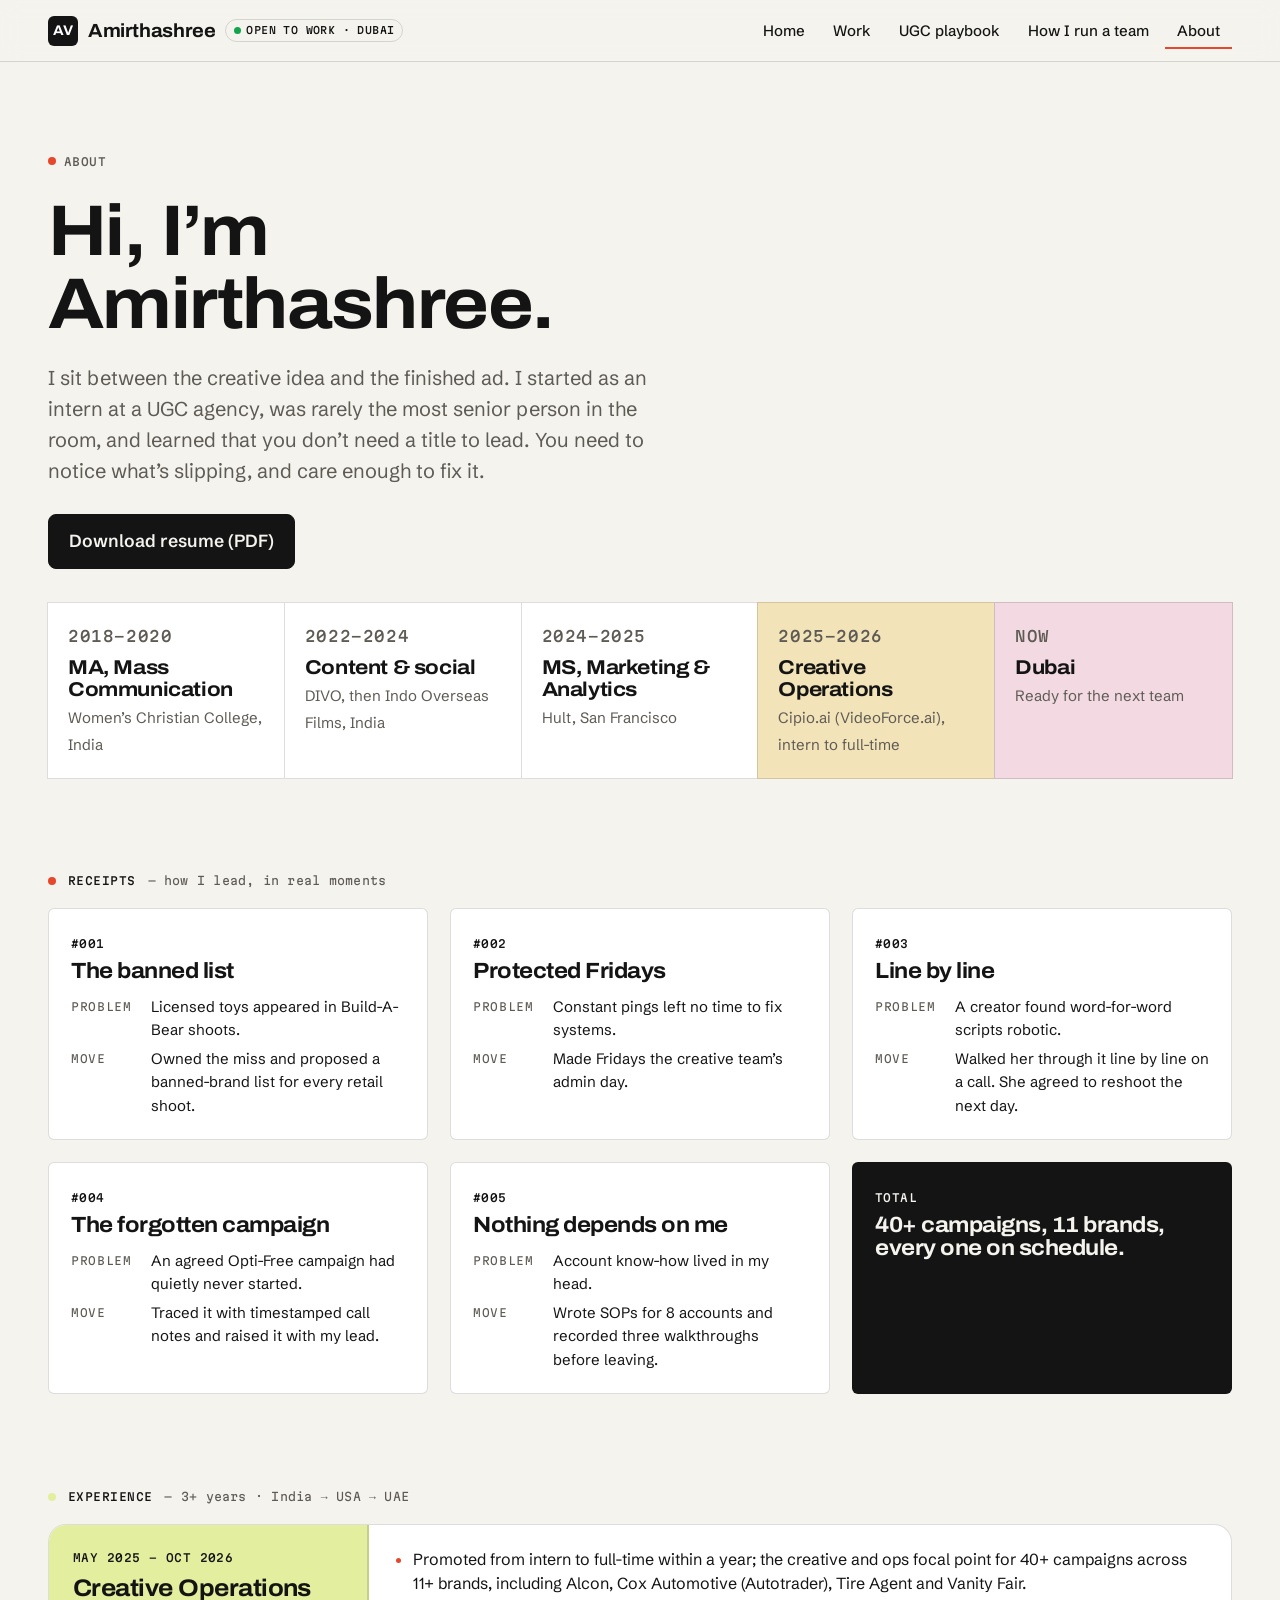
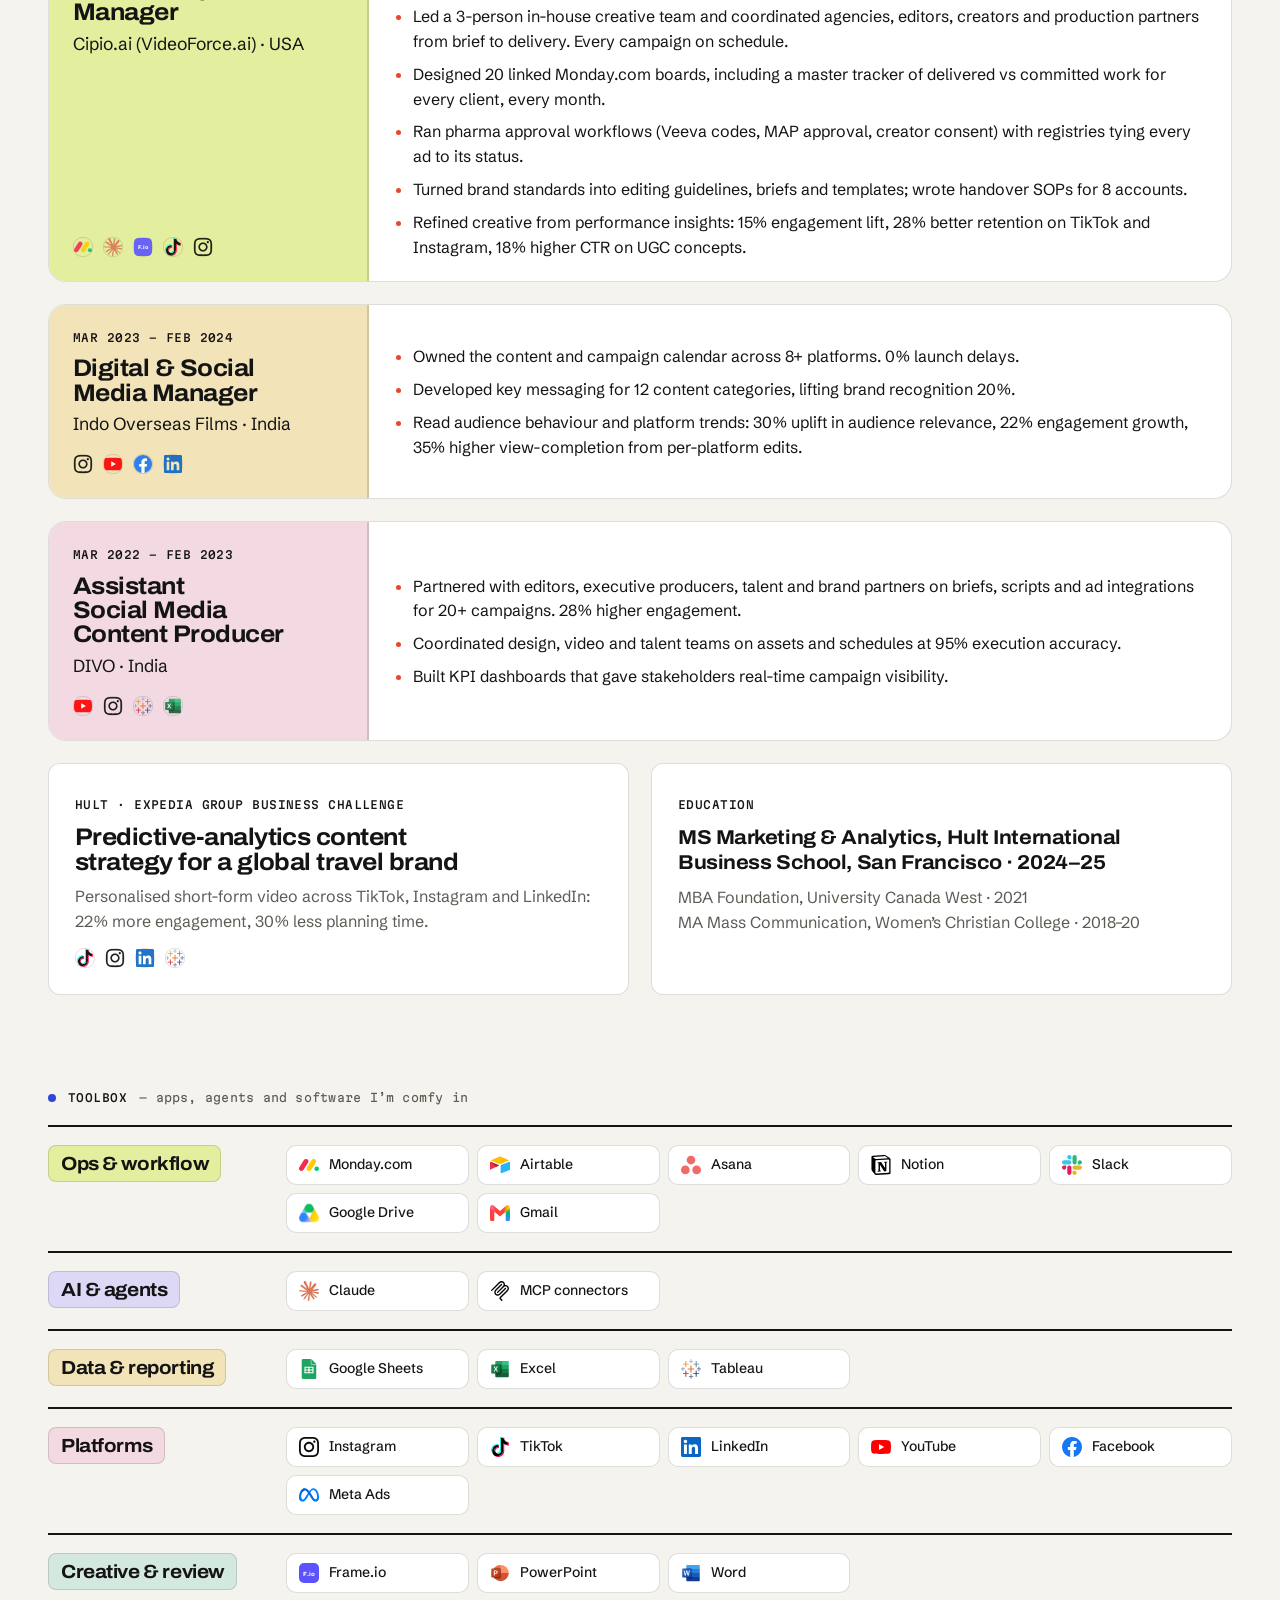
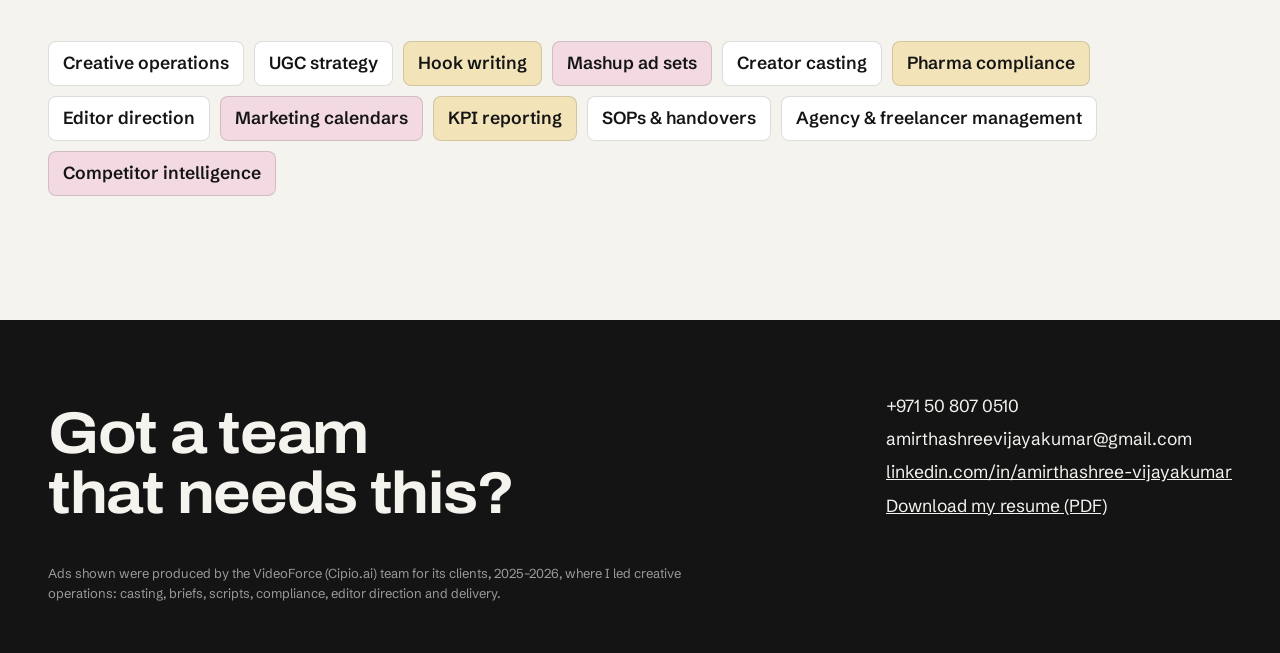
==== commit 77a9ca25: "Remove Veeva, n8n, GA4, Brandwatch, Sprinklr, Sprout Social, Photoshop from tool showcases Co-Author" ====
--- a/about.html
+++ b/about.html
@@ -38,13 +38,13 @@
  <div style="background:var(--sun)"><span class="mono">2025–2026</span><b>Creative Operations</b><span>Cipio.ai (VideoForce.ai), intern to full-time</span></div>
  <div style="background:var(--pink)"><span class="mono">Now</span><b>Dubai</b><span>Ready for the next team</span></div>
 </div></div></section>
-<section style="padding-top:10px"><div class="wrap"><div class="kicker"><span class="dot"></span><span class="mono">Receipts</span><span class="hand">how I lead, in real moments</span></div><div class="grid g3"><div class="receipt rv"><span class="mono">#001</span><h3>The banned list</h3><dl><dt>Problem</dt><dd>Licensed toys appeared in Build-A-Bear shoots.</dd><dt>Move</dt><dd>Owned the miss and proposed a banned-brand list for every retail shoot.</dd></dl></div><div class="receipt rv"><span class="mono">#002</span><h3>Protected Fridays</h3><dl><dt>Problem</dt><dd>Constant pings left no time to fix systems.</dd><dt>Move</dt><dd>Made Fridays the creative team’s admin day.</dd></dl></div><div class="receipt rv"><span class="mono">#003</span><h3>Line by line</h3><dl><dt>Problem</dt><dd>A creator found word-for-word scripts robotic.</dd><dt>Move</dt><dd>Walked her through it line by line on a call. She agreed to reshoot the next day.</dd></dl></div><div class="receipt rv"><span class="mono">#004</span><h3>The forgotten campaign</h3><dl><dt>Problem</dt><dd>An agreed Opti-Free campaign had quietly never started.</dd><dt>Move</dt><dd>Traced it with timestamped call notes and raised it with my lead.</dd></dl></div><div class="receipt rv"><span class="mono">#005</span><h3>Nothing depends on me</h3><dl><dt>Problem</dt><dd>Account know-how lived in my head.</dd><dt>Move</dt><dd>Wrote SOPs for 8 accounts and recorded three walkthroughs before leaving.</dd></dl></div><div class="receipt rv" style="background:var(--ink);color:var(--bg);border-style:solid"><span class="mono">Total</span><h3>40+ campaigns, 11 brands, every one on schedule.</h3></div></div></div></section><section style="padding-top:10px"><div class="wrap"><div class="kicker"><span class="dot" style="background:var(--lime)"></span><span class="mono">Experience</span><span class="hand">3+ years · India → USA → UAE</span></div><div class="grid" style="gap:22px"><article class="job rv"><div class="side" style="background:var(--lime)"><span class="mono">May 2025 – Oct 2026</span><h3>Creative Operations Manager</h3><p>Cipio.ai (VideoForce.ai) · USA</p><div style="margin-top:auto;padding-top:16px"><div class="stack"><span class="ico" title="Monday.com"><svg width="20" height="20" viewBox="0 0 256 156" aria-hidden="true"><path fill="#f62b54" d="M31.846 153.489a31.97 31.97 0 0 1-27.86-16.167a30.91 30.91 0 0 1 .875-31.823l57.373-90.096A31.99 31.99 0 0 1 90.556.015a31.93 31.93 0 0 1 27.41 16.896c5.349 10.113 4.68 22.28-1.725 31.774L58.904 138.78a31.98 31.98 0 0 1-27.058 14.709"/><path fill="#fc0" d="M130.256 153.488c-11.572 0-22.22-6.187-27.812-16.13a30.81 30.81 0 0 1 .875-31.737l57.264-89.89A31.94 31.94 0 0 1 188.93.016c11.669.255 22.244 6.782 27.592 16.993a30.81 30.81 0 0 1-2.066 31.92l-57.252 89.889a31.93 31.93 0 0 1-26.948 14.671"/><ellipse cx="226.466" cy="125.324" fill="#00ca72" rx="29.538" ry="28.918"/></svg></span><span class="ico" title="Veeva"><svg width="20" height="20" viewBox="0 0 40 40" aria-hidden="true"><rect width="40" height="40" rx="10" fill="#F28C00"/><text x="20" y="25.5" text-anchor="middle" font-family="Archivo,Arial,sans-serif" font-weight="800" font-size="15" fill="#fff">Vv</text></svg></span><span class="ico" title="Claude"><svg width="20" height="20" viewBox="0 0 256 257" aria-hidden="true"><path fill="#d97757" d="m50.228 170.321l50.357-28.257l.843-2.463l-.843-1.361h-2.462l-8.426-.518l-28.775-.778l-24.952-1.037l-24.175-1.296l-6.092-1.297L0 125.796l.583-3.759l5.12-3.434l7.324.648l16.202 1.101l24.304 1.685l17.629 1.037l26.118 2.722h4.148l.583-1.685l-1.426-1.037l-1.101-1.037l-25.147-17.045l-27.22-18.017l-14.258-10.37l-7.713-5.25l-3.888-4.925l-1.685-10.758l7-7.713l9.397.649l2.398.648l9.527 7.323l20.35 15.75L94.817 91.9l3.889 3.24l1.555-1.102l.195-.777l-1.75-2.917l-14.453-26.118l-15.425-26.572l-6.87-11.018l-1.814-6.61c-.648-2.723-1.102-4.991-1.102-7.778l7.972-10.823L71.42 0l10.63 1.426l4.472 3.888l6.61 15.101l10.694 23.786l16.591 32.34l4.861 9.592l2.592 8.879l.973 2.722h1.685v-1.556l1.36-18.211l2.528-22.36l2.463-28.776l.843-8.1l4.018-9.722l7.971-5.25l6.222 2.981l5.12 7.324l-.713 4.73l-3.046 19.768l-5.962 30.98l-3.889 20.739h2.268l2.593-2.593l10.499-13.934l17.628-22.036l7.778-8.749l9.073-9.657l5.833-4.601h11.018l8.1 12.055l-3.628 12.443l-11.342 14.388l-9.398 12.184l-13.48 18.147l-8.426 14.518l.778 1.166l2.01-.194l30.46-6.481l16.462-2.982l19.637-3.37l8.88 4.148l.971 4.213l-3.5 8.62l-20.998 5.184l-24.628 4.926l-36.682 8.685l-.454.324l.519.648l16.526 1.555l7.065.389h17.304l32.21 2.398l8.426 5.574l5.055 6.805l-.843 5.184l-12.962 6.611l-17.498-4.148l-40.83-9.721l-14-3.5h-1.944v1.167l11.666 11.406l21.387 19.314l26.767 24.887l1.36 6.157l-3.434 4.86l-3.63-.518l-23.526-17.693l-9.073-7.972l-20.545-17.304h-1.36v1.814l4.73 6.935l25.017 37.59l1.296 11.536l-1.814 3.76l-6.481 2.268l-7.13-1.297l-14.647-20.544l-15.1-23.138l-12.185-20.739l-1.49.843l-7.194 77.448l-3.37 3.953l-7.778 2.981l-6.48-4.925l-3.436-7.972l3.435-15.749l4.148-20.544l3.37-16.333l3.046-20.285l1.815-6.74l-.13-.454l-1.49.194l-15.295 20.999l-23.267 31.433l-18.406 19.702l-4.407 1.75l-7.648-3.954l.713-7.064l4.277-6.286l25.47-32.405l15.36-20.092l9.917-11.6l-.065-1.686h-.583L44.07 198.125l-12.055 1.555l-5.185-4.86l.648-7.972l2.463-2.593l20.35-13.999z"/></svg></span><span class="ico" title="Google Analytics 4"><svg width="20" height="20" viewBox="0 0 256 284" aria-hidden="true"><path fill="#f9ab00" d="M256.003 247.933a35.224 35.224 0 0 1-39.376 35.161c-18.044-2.67-31.266-18.371-30.826-36.606V36.845C185.365 18.591 198.62 2.881 216.687.24a35.22 35.22 0 0 1 39.316 35.16z"/><path fill="#e37400" d="M35.101 213.193c19.386 0 35.101 15.716 35.101 35.101c0 19.386-15.715 35.101-35.101 35.101S0 267.68 0 248.295s15.715-35.102 35.101-35.102m92.358-106.387c-19.477 1.068-34.59 17.406-34.137 36.908v94.285c0 25.588 11.259 41.122 27.755 44.433a35.16 35.16 0 0 0 42.146-34.56V142.089a35.22 35.22 0 0 0-35.764-35.282"/></svg></span><span class="ico" title="TikTok"><svg width="20" height="20" viewBox="0 0 256 290" aria-hidden="true"><path fill="#ff004f" d="M189.72 104.421c18.678 13.345 41.56 21.197 66.273 21.197v-47.53a67 67 0 0 1-13.918-1.456v37.413c-24.711 0-47.59-7.851-66.272-21.195v96.996c0 48.523-39.356 87.855-87.9 87.855c-18.113 0-34.949-5.473-48.934-14.86c15.962 16.313 38.222 26.432 62.848 26.432c48.548 0 87.905-39.332 87.905-87.857v-96.995zm17.17-47.952c-9.546-10.423-15.814-23.893-17.17-38.785v-6.113h-13.189c3.32 18.927 14.644 35.097 30.358 44.898M69.673 225.607a40 40 0 0 1-8.203-24.33c0-22.192 18.001-40.186 40.21-40.186a40.3 40.3 0 0 1 12.197 1.883v-48.593c-4.61-.631-9.262-.9-13.912-.801v37.822a40.3 40.3 0 0 0-12.203-1.882c-22.208 0-40.208 17.992-40.208 40.187c0 15.694 8.997 29.281 22.119 35.9"/><path d="M175.803 92.849c18.683 13.344 41.56 21.195 66.272 21.195V76.631c-13.794-2.937-26.005-10.141-35.186-20.162c-15.715-9.802-27.038-25.972-30.358-44.898h-34.643v189.843c-.079 22.132-18.049 40.052-40.21 40.052c-13.058 0-24.66-6.221-32.007-15.86c-13.12-6.618-22.118-20.206-22.118-35.898c0-22.193 18-40.187 40.208-40.187c4.255 0 8.356.662 12.203 1.882v-37.822c-47.692.985-86.047 39.933-86.047 87.834c0 23.912 9.551 45.589 25.053 61.428c13.985 9.385 30.82 14.86 48.934 14.86c48.545 0 87.9-39.335 87.9-87.857z"/><path fill="#00f2ea" d="M242.075 76.63V66.516a66.3 66.3 0 0 1-35.186-10.047a66.47 66.47 0 0 0 35.186 20.163M176.53 11.57a68 68 0 0 1-.728-5.457V0h-47.834v189.845c-.076 22.13-18.046 40.05-40.208 40.05a40.06 40.06 0 0 1-18.09-4.287c7.347 9.637 18.949 15.857 32.007 15.857c22.16 0 40.132-17.918 40.21-40.05V11.571zM99.966 113.58v-10.769a89 89 0 0 0-12.061-.818C39.355 101.993 0 141.327 0 189.845c0 30.419 15.467 57.227 38.971 72.996c-15.502-15.838-25.053-37.516-25.053-61.427c0-47.9 38.354-86.848 86.048-87.833"/></svg></span><span class="ico" title="Instagram"><svg width="20" height="20" viewBox="0 0 256 256" aria-hidden="true"><path fill="#0a0a08" d="M128 23.064c34.177 0 38.225.13 51.722.745c12.48.57 19.258 2.655 23.769 4.408c5.974 2.322 10.238 5.096 14.717 9.575s7.253 8.743 9.575 14.717c1.753 4.511 3.838 11.289 4.408 23.768c.615 13.498.745 17.546.745 51.723s-.13 38.226-.745 51.723c-.57 12.48-2.655 19.257-4.408 23.768c-2.322 5.974-5.096 10.239-9.575 14.718s-8.743 7.253-14.717 9.574c-4.511 1.753-11.289 3.839-23.769 4.408c-13.495.616-17.543.746-51.722.746s-38.228-.13-51.723-.746c-12.48-.57-19.257-2.655-23.768-4.408c-5.974-2.321-10.239-5.095-14.718-9.574c-4.479-4.48-7.253-8.744-9.574-14.718c-1.753-4.51-3.839-11.288-4.408-23.768c-.616-13.497-.746-17.545-.746-51.723s.13-38.225.746-51.722c.57-12.48 2.655-19.258 4.408-23.769c2.321-5.974 5.095-10.238 9.574-14.717c4.48-4.48 8.744-7.253 14.718-9.575c4.51-1.753 11.288-3.838 23.768-4.408c13.497-.615 17.545-.745 51.723-.745M128 0C93.237 0 88.878.147 75.226.77c-13.625.622-22.93 2.786-31.071 5.95c-8.418 3.271-15.556 7.648-22.672 14.764S9.991 35.738 6.72 44.155C3.555 52.297 1.392 61.602.77 75.226C.147 88.878 0 93.237 0 128s.147 39.122.77 52.774c.622 13.625 2.785 22.93 5.95 31.071c3.27 8.417 7.647 15.556 14.763 22.672s14.254 11.492 22.672 14.763c8.142 3.165 17.446 5.328 31.07 5.95c13.653.623 18.012.77 52.775.77s39.122-.147 52.774-.77c13.624-.622 22.929-2.785 31.07-5.95c8.418-3.27 15.556-7.647 22.672-14.763s11.493-14.254 14.764-22.672c3.164-8.142 5.328-17.446 5.95-31.07c.623-13.653.77-18.012.77-52.775s-.147-39.122-.77-52.774c-.622-13.624-2.786-22.929-5.95-31.07c-3.271-8.418-7.648-15.556-14.764-22.672S220.262 9.99 211.845 6.72c-8.142-3.164-17.447-5.328-31.071-5.95C167.122.147 162.763 0 128 0m0 62.27c-36.302 0-65.73 29.43-65.73 65.73s29.428 65.73 65.73 65.73c36.301 0 65.73-29.428 65.73-65.73c0-36.301-29.429-65.73-65.73-65.73m0 108.397c-23.564 0-42.667-19.103-42.667-42.667S104.436 85.333 128 85.333s42.667 19.103 42.667 42.667s-19.103 42.667-42.667 42.667m83.686-110.994c0 8.484-6.876 15.36-15.36 15.36s-15.36-6.876-15.36-15.36s6.877-15.36 15.36-15.36s15.36 6.877 15.36 15.36"/></svg></span></div></div></div><ul><li>Promoted from intern to full-time within a year; the creative and ops focal point for 40+ campaigns across 11+ brands, including Alcon, Cox Automotive (Autotrader), Tire Agent and Vanity Fair.</li><li>Led a 3-person in-house creative team and coordinated agencies, editors, creators and production partners from brief to delivery. Every campaign on schedule.</li><li>Designed 20 linked Monday.com boards, including a master tracker of delivered vs committed work for every client, every month.</li><li>Ran pharma approval workflows (Veeva codes, MAP approval, creator consent) with registries tying every ad to its status.</li><li>Turned brand standards into editing guidelines, briefs and templates; wrote handover SOPs for 8 accounts.</li><li>Used GA4 insights to refine creative: 15% engagement lift, 28% better retention on TikTok and Instagram, 18% higher CTR on UGC concepts.</li></ul></article><article class="job rv"><div class="side" style="background:var(--sun)"><span class="mono">Mar 2023 – Feb 2024</span><h3>Digital &amp; Social Media Manager</h3><p>Indo Overseas Films · India</p><div style="margin-top:auto;padding-top:16px"><div class="stack"><span class="ico" title="Instagram"><svg width="20" height="20" viewBox="0 0 256 256" aria-hidden="true"><path fill="#0a0a08" d="M128 23.064c34.177 0 38.225.13 51.722.745c12.48.57 19.258 2.655 23.769 4.408c5.974 2.322 10.238 5.096 14.717 9.575s7.253 8.743 9.575 14.717c1.753 4.511 3.838 11.289 4.408 23.768c.615 13.498.745 17.546.745 51.723s-.13 38.226-.745 51.723c-.57 12.48-2.655 19.257-4.408 23.768c-2.322 5.974-5.096 10.239-9.575 14.718s-8.743 7.253-14.717 9.574c-4.511 1.753-11.289 3.839-23.769 4.408c-13.495.616-17.543.746-51.722.746s-38.228-.13-51.723-.746c-12.48-.57-19.257-2.655-23.768-4.408c-5.974-2.321-10.239-5.095-14.718-9.574c-4.479-4.48-7.253-8.744-9.574-14.718c-1.753-4.51-3.839-11.288-4.408-23.768c-.616-13.497-.746-17.545-.746-51.723s.13-38.225.746-51.722c.57-12.48 2.655-19.258 4.408-23.769c2.321-5.974 5.095-10.238 9.574-14.717c4.48-4.48 8.744-7.253 14.718-9.575c4.51-1.753 11.288-3.838 23.768-4.408c13.497-.615 17.545-.745 51.723-.745M128 0C93.237 0 88.878.147 75.226.77c-13.625.622-22.93 2.786-31.071 5.95c-8.418 3.271-15.556 7.648-22.672 14.764S9.991 35.738 6.72 44.155C3.555 52.297 1.392 61.602.77 75.226C.147 88.878 0 93.237 0 128s.147 39.122.77 52.774c.622 13.625 2.785 22.93 5.95 31.071c3.27 8.417 7.647 15.556 14.763 22.672s14.254 11.492 22.672 14.763c8.142 3.165 17.446 5.328 31.07 5.95c13.653.623 18.012.77 52.775.77s39.122-.147 52.774-.77c13.624-.622 22.929-2.785 31.07-5.95c8.418-3.27 15.556-7.647 22.672-14.763s11.493-14.254 14.764-22.672c3.164-8.142 5.328-17.446 5.95-31.07c.623-13.653.77-18.012.77-52.775s-.147-39.122-.77-52.774c-.622-13.624-2.786-22.929-5.95-31.07c-3.271-8.418-7.648-15.556-14.764-22.672S220.262 9.99 211.845 6.72c-8.142-3.164-17.447-5.328-31.071-5.95C167.122.147 162.763 0 128 0m0 62.27c-36.302 0-65.73 29.43-65.73 65.73s29.428 65.73 65.73 65.73c36.301 0 65.73-29.428 65.73-65.73c0-36.301-29.429-65.73-65.73-65.73m0 108.397c-23.564 0-42.667-19.103-42.667-42.667S104.436 85.333 128 85.333s42.667 19.103 42.667 42.667s-19.103 42.667-42.667 42.667m83.686-110.994c0 8.484-6.876 15.36-15.36 15.36s-15.36-6.876-15.36-15.36s6.877-15.36 15.36-15.36s15.36 6.877 15.36 15.36"/></svg></span><span class="ico" title="YouTube"><svg width="20" height="20" viewBox="0 0 256 180" aria-hidden="true"><path fill="red" d="M250.346 28.075A32.18 32.18 0 0 0 227.69 5.418C207.824 0 127.87 0 127.87 0S47.912.164 28.046 5.582A32.18 32.18 0 0 0 5.39 28.24c-6.009 35.298-8.34 89.084.165 122.97a32.18 32.18 0 0 0 22.656 22.657c19.866 5.418 99.822 5.418 99.822 5.418s79.955 0 99.82-5.418a32.18 32.18 0 0 0 22.657-22.657c6.338-35.348 8.291-89.1-.164-123.134"/><path fill="#fff" d="m102.421 128.06l66.328-38.418l-66.328-38.418z"/></svg></span><span class="ico" title="Facebook"><svg width="20" height="20" viewBox="0 0 256 256" aria-hidden="true"><path fill="#1877f2" d="M256 128C256 57.308 198.692 0 128 0S0 57.308 0 128c0 63.888 46.808 116.843 108 126.445V165H75.5v-37H108V99.8c0-32.08 19.11-49.8 48.348-49.8C170.352 50 185 52.5 185 52.5V84h-16.14C152.959 84 148 93.867 148 103.99V128h35.5l-5.675 37H148v89.445c61.192-9.602 108-62.556 108-126.445"/><path fill="#fff" d="m177.825 165l5.675-37H148v-24.01C148 93.866 152.959 84 168.86 84H185V52.5S170.352 50 156.347 50C127.11 50 108 67.72 108 99.8V128H75.5v37H108v89.445A129 129 0 0 0 128 256a129 129 0 0 0 20-1.555V165z"/></svg></span><span class="ico" title="LinkedIn"><svg width="20" height="20" viewBox="0 0 256 256" aria-hidden="true"><path fill="#0a66c2" d="M218.123 218.127h-37.931v-59.403c0-14.165-.253-32.4-19.728-32.4c-19.756 0-22.779 15.434-22.779 31.369v60.43h-37.93V95.967h36.413v16.694h.51a39.91 39.91 0 0 1 35.928-19.733c38.445 0 45.533 25.288 45.533 58.186zM56.955 79.27c-12.157.002-22.014-9.852-22.016-22.009s9.851-22.014 22.008-22.016c12.157-.003 22.014 9.851 22.016 22.008A22.013 22.013 0 0 1 56.955 79.27m18.966 138.858H37.95V95.967h37.97zM237.033.018H18.89C8.58-.098.125 8.161-.001 18.471v219.053c.122 10.315 8.576 18.582 18.89 18.474h218.144c10.336.128 18.823-8.139 18.966-18.474V18.454c-.147-10.33-8.635-18.588-18.966-18.453"/></svg></span><span class="ico" title="Sprout Social"><svg width="20" height="20" viewBox="0 0 40 40" aria-hidden="true"><rect width="40" height="40" rx="10" fill="#2F9E44"/><text x="20" y="25.5" text-anchor="middle" font-family="Archivo,Arial,sans-serif" font-weight="800" font-size="15" fill="#fff">Sp</text></svg></span></div></div></div><ul><li>Owned the content and campaign calendar across 8+ platforms. 0% launch delays.</li><li>Developed key messaging for 12 content categories, lifting brand recognition 20%.</li><li>Read audience behaviour and platform trends: 30% uplift in audience relevance, 22% engagement growth, 35% higher view-completion from per-platform edits.</li></ul></article><article class="job rv"><div class="side" style="background:var(--pink)"><span class="mono">Mar 2022 – Feb 2023</span><h3>Assistant Social Media Content Producer</h3><p>DIVO · India</p><div style="margin-top:auto;padding-top:16px"><div class="stack"><span class="ico" title="YouTube"><svg width="20" height="20" viewBox="0 0 256 180" aria-hidden="true"><path fill="red" d="M250.346 28.075A32.18 32.18 0 0 0 227.69 5.418C207.824 0 127.87 0 127.87 0S47.912.164 28.046 5.582A32.18 32.18 0 0 0 5.39 28.24c-6.009 35.298-8.34 89.084.165 122.97a32.18 32.18 0 0 0 22.656 22.657c19.866 5.418 99.822 5.418 99.822 5.418s79.955 0 99.82-5.418a32.18 32.18 0 0 0 22.657-22.657c6.338-35.348 8.291-89.1-.164-123.134"/><path fill="#fff" d="m102.421 128.06l66.328-38.418l-66.328-38.418z"/></svg></span><span class="ico" title="Instagram"><svg width="20" height="20" viewBox="0 0 256 256" aria-hidden="true"><path fill="#0a0a08" d="M128 23.064c34.177 0 38.225.13 51.722.745c12.48.57 19.258 2.655 23.769 4.408c5.974 2.322 10.238 5.096 14.717 9.575s7.253 8.743 9.575 14.717c1.753 4.511 3.838 11.289 4.408 23.768c.615 13.498.745 17.546.745 51.723s-.13 38.226-.745 51.723c-.57 12.48-2.655 19.257-4.408 23.768c-2.322 5.974-5.096 10.239-9.575 14.718s-8.743 7.253-14.717 9.574c-4.511 1.753-11.289 3.839-23.769 4.408c-13.495.616-17.543.746-51.722.746s-38.228-.13-51.723-.746c-12.48-.57-19.257-2.655-23.768-4.408c-5.974-2.321-10.239-5.095-14.718-9.574c-4.479-4.48-7.253-8.744-9.574-14.718c-1.753-4.51-3.839-11.288-4.408-23.768c-.616-13.497-.746-17.545-.746-51.723s.13-38.225.746-51.722c.57-12.48 2.655-19.258 4.408-23.769c2.321-5.974 5.095-10.238 9.574-14.717c4.48-4.48 8.744-7.253 14.718-9.575c4.51-1.753 11.288-3.838 23.768-4.408c13.497-.615 17.545-.745 51.723-.745M128 0C93.237 0 88.878.147 75.226.77c-13.625.622-22.93 2.786-31.071 5.95c-8.418 3.271-15.556 7.648-22.672 14.764S9.991 35.738 6.72 44.155C3.555 52.297 1.392 61.602.77 75.226C.147 88.878 0 93.237 0 128s.147 39.122.77 52.774c.622 13.625 2.785 22.93 5.95 31.071c3.27 8.417 7.647 15.556 14.763 22.672s14.254 11.492 22.672 14.763c8.142 3.165 17.446 5.328 31.07 5.95c13.653.623 18.012.77 52.775.77s39.122-.147 52.774-.77c13.624-.622 22.929-2.785 31.07-5.95c8.418-3.27 15.556-7.647 22.672-14.763s11.493-14.254 14.764-22.672c3.164-8.142 5.328-17.446 5.95-31.07c.623-13.653.77-18.012.77-52.775s-.147-39.122-.77-52.774c-.622-13.624-2.786-22.929-5.95-31.07c-3.271-8.418-7.648-15.556-14.764-22.672S220.262 9.99 211.845 6.72c-8.142-3.164-17.447-5.328-31.071-5.95C167.122.147 162.763 0 128 0m0 62.27c-36.302 0-65.73 29.43-65.73 65.73s29.428 65.73 65.73 65.73c36.301 0 65.73-29.428 65.73-65.73c0-36.301-29.429-65.73-65.73-65.73m0 108.397c-23.564 0-42.667-19.103-42.667-42.667S104.436 85.333 128 85.333s42.667 19.103 42.667 42.667s-19.103 42.667-42.667 42.667m83.686-110.994c0 8.484-6.876 15.36-15.36 15.36s-15.36-6.876-15.36-15.36s6.877-15.36 15.36-15.36s15.36 6.877 15.36 15.36"/></svg></span><span class="ico" title="Tableau"><svg width="20" height="20" viewBox="0 0 256 251" aria-hidden="true"><path fill="#7099a6" d="M123.929 11.593v11.641h-20.82v7.571h20.82v23.186h8.139V30.805h21.341v-7.571h-21.341V0h-8.139z"/><path fill="#eb912c" d="M55.884 41.121v16.893H24.369v10.599h31.515v34.307h11.688V68.613H99.56V58.014H67.572V24.228H55.884z"/><path fill="#59879b" d="M187.953 41.121v16.893h-31.515v11.12h31.515v33.786h12.161V69.134h31.514v-11.12h-31.514V24.228h-12.161z"/><path fill="#e8762c" d="M120.901 98.661v18.928H85.837v14.101h35.064v37.855h14.196V131.69h35.063v-14.101h-35.063V79.733h-14.196z"/><path fill="#5b6591" d="M224.01 108.219v11.878h-21.341v9.605h21.341v23.707h10.647v-23.707h21.341v-9.605h-21.341V96.39H224.01z"/><path fill="#7099a6" d="M20.821 109.26v11.357H0v8.044h20.821v22.714h8.138v-22.714l21.341-.757v-7.287H28.959V97.904h-8.138z"/><path fill="#c72035" d="M55.884 162.731v16.893H24.369v11.12h31.515v33.786h12.161v-33.786H99.56v-11.12H68.045v-33.786H55.884z"/><path fill="#1f447e" d="M187.953 162.731v16.893h-31.515v10.6h31.515v34.306h12.161v-34.306h31.514v-10.6h-31.514v-33.786h-12.161z"/><path fill="#5b6591" d="M122.936 205.65v11.83h-21.341v9.606h21.341v23.707h10.647v-23.707h21.341v-9.606h-21.341v-23.707h-10.647z"/></svg></span><span class="ico" title="Excel"><svg width="20" height="20" viewBox="0 0 32 32" aria-hidden="true"><defs><linearGradient id="SVGSuUii0pt" x1="4.494" x2="13.832" y1="-2092.086" y2="-2075.914" gradientTransform="translate(0 2100)" gradientUnits="userSpaceOnUse"><stop offset="0" stop-color="#18884f"/><stop offset=".5" stop-color="#117e43"/><stop offset="1" stop-color="#0b6631"/></linearGradient></defs><path fill="#185c37" d="M19.581 15.35L8.512 13.4v14.409A1.19 1.19 0 0 0 9.705 29h19.1A1.19 1.19 0 0 0 30 27.809V22.5Z"/><path fill="#21a366" d="M19.581 3H9.705a1.19 1.19 0 0 0-1.193 1.191V9.5L19.581 16l5.861 1.95L30 16V9.5Z"/><path fill="#107c41" d="M8.512 9.5h11.069V16H8.512Z"/><path d="M16.434 8.2H8.512v16.25h7.922a1.2 1.2 0 0 0 1.194-1.191V9.391A1.2 1.2 0 0 0 16.434 8.2" opacity=".1"/><path d="M15.783 8.85H8.512V25.1h7.271a1.2 1.2 0 0 0 1.194-1.191V10.041a1.2 1.2 0 0 0-1.194-1.191" opacity=".2"/><path d="M15.783 8.85H8.512V23.8h7.271a1.2 1.2 0 0 0 1.194-1.191V10.041a1.2 1.2 0 0 0-1.194-1.191" opacity=".2"/><path d="M15.132 8.85h-6.62V23.8h6.62a1.2 1.2 0 0 0 1.194-1.191V10.041a1.2 1.2 0 0 0-1.194-1.191" opacity=".2"/><path fill="url(#SVGSuUii0pt)" d="M3.194 8.85h11.938a1.193 1.193 0 0 1 1.194 1.191v11.918a1.193 1.193 0 0 1-1.194 1.191H3.194A1.19 1.19 0 0 1 2 21.959V10.041A1.19 1.19 0 0 1 3.194 8.85"/><path fill="#fff" d="m5.7 19.873l2.511-3.884l-2.3-3.862h1.847L9.013 14.6c.116.234.2.408.238.524h.017q.123-.281.26-.546l1.342-2.447h1.7l-2.359 3.84l2.419 3.905h-1.809l-1.45-2.711A2.4 2.4 0 0 1 9.2 16.8h-.024a1.7 1.7 0 0 1-.168.351l-1.493 2.722Z"/><path fill="#33c481" d="M28.806 3h-9.225v6.5H30V4.191A1.19 1.19 0 0 0 28.806 3"/><path fill="#107c41" d="M19.581 16H30v6.5H19.581Z"/></svg></span></div></div></div><ul><li>Partnered with editors, executive producers, talent and brand partners on briefs, scripts and ad integrations for 20+ campaigns. 28% higher engagement.</li><li>Coordinated design, video and talent teams on assets and schedules at 95% execution accuracy.</li><li>Built KPI dashboards that gave stakeholders real-time campaign visibility.</li></ul></article></div>
+<section style="padding-top:10px"><div class="wrap"><div class="kicker"><span class="dot"></span><span class="mono">Receipts</span><span class="hand">how I lead, in real moments</span></div><div class="grid g3"><div class="receipt rv"><span class="mono">#001</span><h3>The banned list</h3><dl><dt>Problem</dt><dd>Licensed toys appeared in Build-A-Bear shoots.</dd><dt>Move</dt><dd>Owned the miss and proposed a banned-brand list for every retail shoot.</dd></dl></div><div class="receipt rv"><span class="mono">#002</span><h3>Protected Fridays</h3><dl><dt>Problem</dt><dd>Constant pings left no time to fix systems.</dd><dt>Move</dt><dd>Made Fridays the creative team’s admin day.</dd></dl></div><div class="receipt rv"><span class="mono">#003</span><h3>Line by line</h3><dl><dt>Problem</dt><dd>A creator found word-for-word scripts robotic.</dd><dt>Move</dt><dd>Walked her through it line by line on a call. She agreed to reshoot the next day.</dd></dl></div><div class="receipt rv"><span class="mono">#004</span><h3>The forgotten campaign</h3><dl><dt>Problem</dt><dd>An agreed Opti-Free campaign had quietly never started.</dd><dt>Move</dt><dd>Traced it with timestamped call notes and raised it with my lead.</dd></dl></div><div class="receipt rv"><span class="mono">#005</span><h3>Nothing depends on me</h3><dl><dt>Problem</dt><dd>Account know-how lived in my head.</dd><dt>Move</dt><dd>Wrote SOPs for 8 accounts and recorded three walkthroughs before leaving.</dd></dl></div><div class="receipt rv" style="background:var(--ink);color:var(--bg);border-style:solid"><span class="mono">Total</span><h3>40+ campaigns, 11 brands, every one on schedule.</h3></div></div></div></section><section style="padding-top:10px"><div class="wrap"><div class="kicker"><span class="dot" style="background:var(--lime)"></span><span class="mono">Experience</span><span class="hand">3+ years · India → USA → UAE</span></div><div class="grid" style="gap:22px"><article class="job rv"><div class="side" style="background:var(--lime)"><span class="mono">May 2025 – Oct 2026</span><h3>Creative Operations Manager</h3><p>Cipio.ai (VideoForce.ai) · USA</p><div style="margin-top:auto;padding-top:16px"><div class="stack"><span class="ico" title="Monday.com"><svg width="20" height="20" viewBox="0 0 256 156" aria-hidden="true"><path fill="#f62b54" d="M31.846 153.489a31.97 31.97 0 0 1-27.86-16.167a30.91 30.91 0 0 1 .875-31.823l57.373-90.096A31.99 31.99 0 0 1 90.556.015a31.93 31.93 0 0 1 27.41 16.896c5.349 10.113 4.68 22.28-1.725 31.774L58.904 138.78a31.98 31.98 0 0 1-27.058 14.709"/><path fill="#fc0" d="M130.256 153.488c-11.572 0-22.22-6.187-27.812-16.13a30.81 30.81 0 0 1 .875-31.737l57.264-89.89A31.94 31.94 0 0 1 188.93.016c11.669.255 22.244 6.782 27.592 16.993a30.81 30.81 0 0 1-2.066 31.92l-57.252 89.889a31.93 31.93 0 0 1-26.948 14.671"/><ellipse cx="226.466" cy="125.324" fill="#00ca72" rx="29.538" ry="28.918"/></svg></span><span class="ico" title="Claude"><svg width="20" height="20" viewBox="0 0 256 257" aria-hidden="true"><path fill="#d97757" d="m50.228 170.321l50.357-28.257l.843-2.463l-.843-1.361h-2.462l-8.426-.518l-28.775-.778l-24.952-1.037l-24.175-1.296l-6.092-1.297L0 125.796l.583-3.759l5.12-3.434l7.324.648l16.202 1.101l24.304 1.685l17.629 1.037l26.118 2.722h4.148l.583-1.685l-1.426-1.037l-1.101-1.037l-25.147-17.045l-27.22-18.017l-14.258-10.37l-7.713-5.25l-3.888-4.925l-1.685-10.758l7-7.713l9.397.649l2.398.648l9.527 7.323l20.35 15.75L94.817 91.9l3.889 3.24l1.555-1.102l.195-.777l-1.75-2.917l-14.453-26.118l-15.425-26.572l-6.87-11.018l-1.814-6.61c-.648-2.723-1.102-4.991-1.102-7.778l7.972-10.823L71.42 0l10.63 1.426l4.472 3.888l6.61 15.101l10.694 23.786l16.591 32.34l4.861 9.592l2.592 8.879l.973 2.722h1.685v-1.556l1.36-18.211l2.528-22.36l2.463-28.776l.843-8.1l4.018-9.722l7.971-5.25l6.222 2.981l5.12 7.324l-.713 4.73l-3.046 19.768l-5.962 30.98l-3.889 20.739h2.268l2.593-2.593l10.499-13.934l17.628-22.036l7.778-8.749l9.073-9.657l5.833-4.601h11.018l8.1 12.055l-3.628 12.443l-11.342 14.388l-9.398 12.184l-13.48 18.147l-8.426 14.518l.778 1.166l2.01-.194l30.46-6.481l16.462-2.982l19.637-3.37l8.88 4.148l.971 4.213l-3.5 8.62l-20.998 5.184l-24.628 4.926l-36.682 8.685l-.454.324l.519.648l16.526 1.555l7.065.389h17.304l32.21 2.398l8.426 5.574l5.055 6.805l-.843 5.184l-12.962 6.611l-17.498-4.148l-40.83-9.721l-14-3.5h-1.944v1.167l11.666 11.406l21.387 19.314l26.767 24.887l1.36 6.157l-3.434 4.86l-3.63-.518l-23.526-17.693l-9.073-7.972l-20.545-17.304h-1.36v1.814l4.73 6.935l25.017 37.59l1.296 11.536l-1.814 3.76l-6.481 2.268l-7.13-1.297l-14.647-20.544l-15.1-23.138l-12.185-20.739l-1.49.843l-7.194 77.448l-3.37 3.953l-7.778 2.981l-6.48-4.925l-3.436-7.972l3.435-15.749l4.148-20.544l3.37-16.333l3.046-20.285l1.815-6.74l-.13-.454l-1.49.194l-15.295 20.999l-23.267 31.433l-18.406 19.702l-4.407 1.75l-7.648-3.954l.713-7.064l4.277-6.286l25.47-32.405l15.36-20.092l9.917-11.6l-.065-1.686h-.583L44.07 198.125l-12.055 1.555l-5.185-4.86l.648-7.972l2.463-2.593l20.35-13.999z"/></svg></span><span class="ico" title="Frame.io"><svg width="20" height="20" viewBox="0 0 40 40" aria-hidden="true"><rect width="40" height="40" rx="10" fill="#5B53FF"/><text x="20" y="25.5" text-anchor="middle" font-family="Archivo,Arial,sans-serif" font-weight="800" font-size="12" fill="#fff">F.io</text></svg></span><span class="ico" title="TikTok"><svg width="20" height="20" viewBox="0 0 256 290" aria-hidden="true"><path fill="#ff004f" d="M189.72 104.421c18.678 13.345 41.56 21.197 66.273 21.197v-47.53a67 67 0 0 1-13.918-1.456v37.413c-24.711 0-47.59-7.851-66.272-21.195v96.996c0 48.523-39.356 87.855-87.9 87.855c-18.113 0-34.949-5.473-48.934-14.86c15.962 16.313 38.222 26.432 62.848 26.432c48.548 0 87.905-39.332 87.905-87.857v-96.995zm17.17-47.952c-9.546-10.423-15.814-23.893-17.17-38.785v-6.113h-13.189c3.32 18.927 14.644 35.097 30.358 44.898M69.673 225.607a40 40 0 0 1-8.203-24.33c0-22.192 18.001-40.186 40.21-40.186a40.3 40.3 0 0 1 12.197 1.883v-48.593c-4.61-.631-9.262-.9-13.912-.801v37.822a40.3 40.3 0 0 0-12.203-1.882c-22.208 0-40.208 17.992-40.208 40.187c0 15.694 8.997 29.281 22.119 35.9"/><path d="M175.803 92.849c18.683 13.344 41.56 21.195 66.272 21.195V76.631c-13.794-2.937-26.005-10.141-35.186-20.162c-15.715-9.802-27.038-25.972-30.358-44.898h-34.643v189.843c-.079 22.132-18.049 40.052-40.21 40.052c-13.058 0-24.66-6.221-32.007-15.86c-13.12-6.618-22.118-20.206-22.118-35.898c0-22.193 18-40.187 40.208-40.187c4.255 0 8.356.662 12.203 1.882v-37.822c-47.692.985-86.047 39.933-86.047 87.834c0 23.912 9.551 45.589 25.053 61.428c13.985 9.385 30.82 14.86 48.934 14.86c48.545 0 87.9-39.335 87.9-87.857z"/><path fill="#00f2ea" d="M242.075 76.63V66.516a66.3 66.3 0 0 1-35.186-10.047a66.47 66.47 0 0 0 35.186 20.163M176.53 11.57a68 68 0 0 1-.728-5.457V0h-47.834v189.845c-.076 22.13-18.046 40.05-40.208 40.05a40.06 40.06 0 0 1-18.09-4.287c7.347 9.637 18.949 15.857 32.007 15.857c22.16 0 40.132-17.918 40.21-40.05V11.571zM99.966 113.58v-10.769a89 89 0 0 0-12.061-.818C39.355 101.993 0 141.327 0 189.845c0 30.419 15.467 57.227 38.971 72.996c-15.502-15.838-25.053-37.516-25.053-61.427c0-47.9 38.354-86.848 86.048-87.833"/></svg></span><span class="ico" title="Instagram"><svg width="20" height="20" viewBox="0 0 256 256" aria-hidden="true"><path fill="#0a0a08" d="M128 23.064c34.177 0 38.225.13 51.722.745c12.48.57 19.258 2.655 23.769 4.408c5.974 2.322 10.238 5.096 14.717 9.575s7.253 8.743 9.575 14.717c1.753 4.511 3.838 11.289 4.408 23.768c.615 13.498.745 17.546.745 51.723s-.13 38.226-.745 51.723c-.57 12.48-2.655 19.257-4.408 23.768c-2.322 5.974-5.096 10.239-9.575 14.718s-8.743 7.253-14.717 9.574c-4.511 1.753-11.289 3.839-23.769 4.408c-13.495.616-17.543.746-51.722.746s-38.228-.13-51.723-.746c-12.48-.57-19.257-2.655-23.768-4.408c-5.974-2.321-10.239-5.095-14.718-9.574c-4.479-4.48-7.253-8.744-9.574-14.718c-1.753-4.51-3.839-11.288-4.408-23.768c-.616-13.497-.746-17.545-.746-51.723s.13-38.225.746-51.722c.57-12.48 2.655-19.258 4.408-23.769c2.321-5.974 5.095-10.238 9.574-14.717c4.48-4.48 8.744-7.253 14.718-9.575c4.51-1.753 11.288-3.838 23.768-4.408c13.497-.615 17.545-.745 51.723-.745M128 0C93.237 0 88.878.147 75.226.77c-13.625.622-22.93 2.786-31.071 5.95c-8.418 3.271-15.556 7.648-22.672 14.764S9.991 35.738 6.72 44.155C3.555 52.297 1.392 61.602.77 75.226C.147 88.878 0 93.237 0 128s.147 39.122.77 52.774c.622 13.625 2.785 22.93 5.95 31.071c3.27 8.417 7.647 15.556 14.763 22.672s14.254 11.492 22.672 14.763c8.142 3.165 17.446 5.328 31.07 5.95c13.653.623 18.012.77 52.775.77s39.122-.147 52.774-.77c13.624-.622 22.929-2.785 31.07-5.95c8.418-3.27 15.556-7.647 22.672-14.763s11.493-14.254 14.764-22.672c3.164-8.142 5.328-17.446 5.95-31.07c.623-13.653.77-18.012.77-52.775s-.147-39.122-.77-52.774c-.622-13.624-2.786-22.929-5.95-31.07c-3.271-8.418-7.648-15.556-14.764-22.672S220.262 9.99 211.845 6.72c-8.142-3.164-17.447-5.328-31.071-5.95C167.122.147 162.763 0 128 0m0 62.27c-36.302 0-65.73 29.43-65.73 65.73s29.428 65.73 65.73 65.73c36.301 0 65.73-29.428 65.73-65.73c0-36.301-29.429-65.73-65.73-65.73m0 108.397c-23.564 0-42.667-19.103-42.667-42.667S104.436 85.333 128 85.333s42.667 19.103 42.667 42.667s-19.103 42.667-42.667 42.667m83.686-110.994c0 8.484-6.876 15.36-15.36 15.36s-15.36-6.876-15.36-15.36s6.877-15.36 15.36-15.36s15.36 6.877 15.36 15.36"/></svg></span></div></div></div><ul><li>Promoted from intern to full-time within a year; the creative and ops focal point for 40+ campaigns across 11+ brands, including Alcon, Cox Automotive (Autotrader), Tire Agent and Vanity Fair.</li><li>Led a 3-person in-house creative team and coordinated agencies, editors, creators and production partners from brief to delivery. Every campaign on schedule.</li><li>Designed 20 linked Monday.com boards, including a master tracker of delivered vs committed work for every client, every month.</li><li>Ran pharma approval workflows (Veeva codes, MAP approval, creator consent) with registries tying every ad to its status.</li><li>Turned brand standards into editing guidelines, briefs and templates; wrote handover SOPs for 8 accounts.</li><li>Refined creative from performance insights: 15% engagement lift, 28% better retention on TikTok and Instagram, 18% higher CTR on UGC concepts.</li></ul></article><article class="job rv"><div class="side" style="background:var(--sun)"><span class="mono">Mar 2023 – Feb 2024</span><h3>Digital &amp; Social Media Manager</h3><p>Indo Overseas Films · India</p><div style="margin-top:auto;padding-top:16px"><div class="stack"><span class="ico" title="Instagram"><svg width="20" height="20" viewBox="0 0 256 256" aria-hidden="true"><path fill="#0a0a08" d="M128 23.064c34.177 0 38.225.13 51.722.745c12.48.57 19.258 2.655 23.769 4.408c5.974 2.322 10.238 5.096 14.717 9.575s7.253 8.743 9.575 14.717c1.753 4.511 3.838 11.289 4.408 23.768c.615 13.498.745 17.546.745 51.723s-.13 38.226-.745 51.723c-.57 12.48-2.655 19.257-4.408 23.768c-2.322 5.974-5.096 10.239-9.575 14.718s-8.743 7.253-14.717 9.574c-4.511 1.753-11.289 3.839-23.769 4.408c-13.495.616-17.543.746-51.722.746s-38.228-.13-51.723-.746c-12.48-.57-19.257-2.655-23.768-4.408c-5.974-2.321-10.239-5.095-14.718-9.574c-4.479-4.48-7.253-8.744-9.574-14.718c-1.753-4.51-3.839-11.288-4.408-23.768c-.616-13.497-.746-17.545-.746-51.723s.13-38.225.746-51.722c.57-12.48 2.655-19.258 4.408-23.769c2.321-5.974 5.095-10.238 9.574-14.717c4.48-4.48 8.744-7.253 14.718-9.575c4.51-1.753 11.288-3.838 23.768-4.408c13.497-.615 17.545-.745 51.723-.745M128 0C93.237 0 88.878.147 75.226.77c-13.625.622-22.93 2.786-31.071 5.95c-8.418 3.271-15.556 7.648-22.672 14.764S9.991 35.738 6.72 44.155C3.555 52.297 1.392 61.602.77 75.226C.147 88.878 0 93.237 0 128s.147 39.122.77 52.774c.622 13.625 2.785 22.93 5.95 31.071c3.27 8.417 7.647 15.556 14.763 22.672s14.254 11.492 22.672 14.763c8.142 3.165 17.446 5.328 31.07 5.95c13.653.623 18.012.77 52.775.77s39.122-.147 52.774-.77c13.624-.622 22.929-2.785 31.07-5.95c8.418-3.27 15.556-7.647 22.672-14.763s11.493-14.254 14.764-22.672c3.164-8.142 5.328-17.446 5.95-31.07c.623-13.653.77-18.012.77-52.775s-.147-39.122-.77-52.774c-.622-13.624-2.786-22.929-5.95-31.07c-3.271-8.418-7.648-15.556-14.764-22.672S220.262 9.99 211.845 6.72c-8.142-3.164-17.447-5.328-31.071-5.95C167.122.147 162.763 0 128 0m0 62.27c-36.302 0-65.73 29.43-65.73 65.73s29.428 65.73 65.73 65.73c36.301 0 65.73-29.428 65.73-65.73c0-36.301-29.429-65.73-65.73-65.73m0 108.397c-23.564 0-42.667-19.103-42.667-42.667S104.436 85.333 128 85.333s42.667 19.103 42.667 42.667s-19.103 42.667-42.667 42.667m83.686-110.994c0 8.484-6.876 15.36-15.36 15.36s-15.36-6.876-15.36-15.36s6.877-15.36 15.36-15.36s15.36 6.877 15.36 15.36"/></svg></span><span class="ico" title="YouTube"><svg width="20" height="20" viewBox="0 0 256 180" aria-hidden="true"><path fill="red" d="M250.346 28.075A32.18 32.18 0 0 0 227.69 5.418C207.824 0 127.87 0 127.87 0S47.912.164 28.046 5.582A32.18 32.18 0 0 0 5.39 28.24c-6.009 35.298-8.34 89.084.165 122.97a32.18 32.18 0 0 0 22.656 22.657c19.866 5.418 99.822 5.418 99.822 5.418s79.955 0 99.82-5.418a32.18 32.18 0 0 0 22.657-22.657c6.338-35.348 8.291-89.1-.164-123.134"/><path fill="#fff" d="m102.421 128.06l66.328-38.418l-66.328-38.418z"/></svg></span><span class="ico" title="Facebook"><svg width="20" height="20" viewBox="0 0 256 256" aria-hidden="true"><path fill="#1877f2" d="M256 128C256 57.308 198.692 0 128 0S0 57.308 0 128c0 63.888 46.808 116.843 108 126.445V165H75.5v-37H108V99.8c0-32.08 19.11-49.8 48.348-49.8C170.352 50 185 52.5 185 52.5V84h-16.14C152.959 84 148 93.867 148 103.99V128h35.5l-5.675 37H148v89.445c61.192-9.602 108-62.556 108-126.445"/><path fill="#fff" d="m177.825 165l5.675-37H148v-24.01C148 93.866 152.959 84 168.86 84H185V52.5S170.352 50 156.347 50C127.11 50 108 67.72 108 99.8V128H75.5v37H108v89.445A129 129 0 0 0 128 256a129 129 0 0 0 20-1.555V165z"/></svg></span><span class="ico" title="LinkedIn"><svg width="20" height="20" viewBox="0 0 256 256" aria-hidden="true"><path fill="#0a66c2" d="M218.123 218.127h-37.931v-59.403c0-14.165-.253-32.4-19.728-32.4c-19.756 0-22.779 15.434-22.779 31.369v60.43h-37.93V95.967h36.413v16.694h.51a39.91 39.91 0 0 1 35.928-19.733c38.445 0 45.533 25.288 45.533 58.186zM56.955 79.27c-12.157.002-22.014-9.852-22.016-22.009s9.851-22.014 22.008-22.016c12.157-.003 22.014 9.851 22.016 22.008A22.013 22.013 0 0 1 56.955 79.27m18.966 138.858H37.95V95.967h37.97zM237.033.018H18.89C8.58-.098.125 8.161-.001 18.471v219.053c.122 10.315 8.576 18.582 18.89 18.474h218.144c10.336.128 18.823-8.139 18.966-18.474V18.454c-.147-10.33-8.635-18.588-18.966-18.453"/></svg></span></div></div></div><ul><li>Owned the content and campaign calendar across 8+ platforms. 0% launch delays.</li><li>Developed key messaging for 12 content categories, lifting brand recognition 20%.</li><li>Read audience behaviour and platform trends: 30% uplift in audience relevance, 22% engagement growth, 35% higher view-completion from per-platform edits.</li></ul></article><article class="job rv"><div class="side" style="background:var(--pink)"><span class="mono">Mar 2022 – Feb 2023</span><h3>Assistant Social Media Content Producer</h3><p>DIVO · India</p><div style="margin-top:auto;padding-top:16px"><div class="stack"><span class="ico" title="YouTube"><svg width="20" height="20" viewBox="0 0 256 180" aria-hidden="true"><path fill="red" d="M250.346 28.075A32.18 32.18 0 0 0 227.69 5.418C207.824 0 127.87 0 127.87 0S47.912.164 28.046 5.582A32.18 32.18 0 0 0 5.39 28.24c-6.009 35.298-8.34 89.084.165 122.97a32.18 32.18 0 0 0 22.656 22.657c19.866 5.418 99.822 5.418 99.822 5.418s79.955 0 99.82-5.418a32.18 32.18 0 0 0 22.657-22.657c6.338-35.348 8.291-89.1-.164-123.134"/><path fill="#fff" d="m102.421 128.06l66.328-38.418l-66.328-38.418z"/></svg></span><span class="ico" title="Instagram"><svg width="20" height="20" viewBox="0 0 256 256" aria-hidden="true"><path fill="#0a0a08" d="M128 23.064c34.177 0 38.225.13 51.722.745c12.48.57 19.258 2.655 23.769 4.408c5.974 2.322 10.238 5.096 14.717 9.575s7.253 8.743 9.575 14.717c1.753 4.511 3.838 11.289 4.408 23.768c.615 13.498.745 17.546.745 51.723s-.13 38.226-.745 51.723c-.57 12.48-2.655 19.257-4.408 23.768c-2.322 5.974-5.096 10.239-9.575 14.718s-8.743 7.253-14.717 9.574c-4.511 1.753-11.289 3.839-23.769 4.408c-13.495.616-17.543.746-51.722.746s-38.228-.13-51.723-.746c-12.48-.57-19.257-2.655-23.768-4.408c-5.974-2.321-10.239-5.095-14.718-9.574c-4.479-4.48-7.253-8.744-9.574-14.718c-1.753-4.51-3.839-11.288-4.408-23.768c-.616-13.497-.746-17.545-.746-51.723s.13-38.225.746-51.722c.57-12.48 2.655-19.258 4.408-23.769c2.321-5.974 5.095-10.238 9.574-14.717c4.48-4.48 8.744-7.253 14.718-9.575c4.51-1.753 11.288-3.838 23.768-4.408c13.497-.615 17.545-.745 51.723-.745M128 0C93.237 0 88.878.147 75.226.77c-13.625.622-22.93 2.786-31.071 5.95c-8.418 3.271-15.556 7.648-22.672 14.764S9.991 35.738 6.72 44.155C3.555 52.297 1.392 61.602.77 75.226C.147 88.878 0 93.237 0 128s.147 39.122.77 52.774c.622 13.625 2.785 22.93 5.95 31.071c3.27 8.417 7.647 15.556 14.763 22.672s14.254 11.492 22.672 14.763c8.142 3.165 17.446 5.328 31.07 5.95c13.653.623 18.012.77 52.775.77s39.122-.147 52.774-.77c13.624-.622 22.929-2.785 31.07-5.95c8.418-3.27 15.556-7.647 22.672-14.763s11.493-14.254 14.764-22.672c3.164-8.142 5.328-17.446 5.95-31.07c.623-13.653.77-18.012.77-52.775s-.147-39.122-.77-52.774c-.622-13.624-2.786-22.929-5.95-31.07c-3.271-8.418-7.648-15.556-14.764-22.672S220.262 9.99 211.845 6.72c-8.142-3.164-17.447-5.328-31.071-5.95C167.122.147 162.763 0 128 0m0 62.27c-36.302 0-65.73 29.43-65.73 65.73s29.428 65.73 65.73 65.73c36.301 0 65.73-29.428 65.73-65.73c0-36.301-29.429-65.73-65.73-65.73m0 108.397c-23.564 0-42.667-19.103-42.667-42.667S104.436 85.333 128 85.333s42.667 19.103 42.667 42.667s-19.103 42.667-42.667 42.667m83.686-110.994c0 8.484-6.876 15.36-15.36 15.36s-15.36-6.876-15.36-15.36s6.877-15.36 15.36-15.36s15.36 6.877 15.36 15.36"/></svg></span><span class="ico" title="Tableau"><svg width="20" height="20" viewBox="0 0 256 251" aria-hidden="true"><path fill="#7099a6" d="M123.929 11.593v11.641h-20.82v7.571h20.82v23.186h8.139V30.805h21.341v-7.571h-21.341V0h-8.139z"/><path fill="#eb912c" d="M55.884 41.121v16.893H24.369v10.599h31.515v34.307h11.688V68.613H99.56V58.014H67.572V24.228H55.884z"/><path fill="#59879b" d="M187.953 41.121v16.893h-31.515v11.12h31.515v33.786h12.161V69.134h31.514v-11.12h-31.514V24.228h-12.161z"/><path fill="#e8762c" d="M120.901 98.661v18.928H85.837v14.101h35.064v37.855h14.196V131.69h35.063v-14.101h-35.063V79.733h-14.196z"/><path fill="#5b6591" d="M224.01 108.219v11.878h-21.341v9.605h21.341v23.707h10.647v-23.707h21.341v-9.605h-21.341V96.39H224.01z"/><path fill="#7099a6" d="M20.821 109.26v11.357H0v8.044h20.821v22.714h8.138v-22.714l21.341-.757v-7.287H28.959V97.904h-8.138z"/><path fill="#c72035" d="M55.884 162.731v16.893H24.369v11.12h31.515v33.786h12.161v-33.786H99.56v-11.12H68.045v-33.786H55.884z"/><path fill="#1f447e" d="M187.953 162.731v16.893h-31.515v10.6h31.515v34.306h12.161v-34.306h31.514v-10.6h-31.514v-33.786h-12.161z"/><path fill="#5b6591" d="M122.936 205.65v11.83h-21.341v9.606h21.341v23.707h10.647v-23.707h21.341v-9.606h-21.341v-23.707h-10.647z"/></svg></span><span class="ico" title="Excel"><svg width="20" height="20" viewBox="0 0 32 32" aria-hidden="true"><defs><linearGradient id="SVGSuUii0pt" x1="4.494" x2="13.832" y1="-2092.086" y2="-2075.914" gradientTransform="translate(0 2100)" gradientUnits="userSpaceOnUse"><stop offset="0" stop-color="#18884f"/><stop offset=".5" stop-color="#117e43"/><stop offset="1" stop-color="#0b6631"/></linearGradient></defs><path fill="#185c37" d="M19.581 15.35L8.512 13.4v14.409A1.19 1.19 0 0 0 9.705 29h19.1A1.19 1.19 0 0 0 30 27.809V22.5Z"/><path fill="#21a366" d="M19.581 3H9.705a1.19 1.19 0 0 0-1.193 1.191V9.5L19.581 16l5.861 1.95L30 16V9.5Z"/><path fill="#107c41" d="M8.512 9.5h11.069V16H8.512Z"/><path d="M16.434 8.2H8.512v16.25h7.922a1.2 1.2 0 0 0 1.194-1.191V9.391A1.2 1.2 0 0 0 16.434 8.2" opacity=".1"/><path d="M15.783 8.85H8.512V25.1h7.271a1.2 1.2 0 0 0 1.194-1.191V10.041a1.2 1.2 0 0 0-1.194-1.191" opacity=".2"/><path d="M15.783 8.85H8.512V23.8h7.271a1.2 1.2 0 0 0 1.194-1.191V10.041a1.2 1.2 0 0 0-1.194-1.191" opacity=".2"/><path d="M15.132 8.85h-6.62V23.8h6.62a1.2 1.2 0 0 0 1.194-1.191V10.041a1.2 1.2 0 0 0-1.194-1.191" opacity=".2"/><path fill="url(#SVGSuUii0pt)" d="M3.194 8.85h11.938a1.193 1.193 0 0 1 1.194 1.191v11.918a1.193 1.193 0 0 1-1.194 1.191H3.194A1.19 1.19 0 0 1 2 21.959V10.041A1.19 1.19 0 0 1 3.194 8.85"/><path fill="#fff" d="m5.7 19.873l2.511-3.884l-2.3-3.862h1.847L9.013 14.6c.116.234.2.408.238.524h.017q.123-.281.26-.546l1.342-2.447h1.7l-2.359 3.84l2.419 3.905h-1.809l-1.45-2.711A2.4 2.4 0 0 1 9.2 16.8h-.024a1.7 1.7 0 0 1-.168.351l-1.493 2.722Z"/><path fill="#33c481" d="M28.806 3h-9.225v6.5H30V4.191A1.19 1.19 0 0 0 28.806 3"/><path fill="#107c41" d="M19.581 16H30v6.5H19.581Z"/></svg></span></div></div></div><ul><li>Partnered with editors, executive producers, talent and brand partners on briefs, scripts and ad integrations for 20+ campaigns. 28% higher engagement.</li><li>Coordinated design, video and talent teams on assets and schedules at 95% execution accuracy.</li><li>Built KPI dashboards that gave stakeholders real-time campaign visibility.</li></ul></article></div>
 <div class="grid g2" style="margin-top:22px">
  <div class="card rv"><span class="mono">Hult · Expedia Group Business Challenge</span><h3>Predictive-analytics content strategy for a global travel brand</h3><p>Personalised short-form video across TikTok, Instagram and LinkedIn: 22% more engagement, 30% less planning time.</p><div style="margin-top:14px"><div class="stack"><span class="ico" title="TikTok"><svg width="20" height="20" viewBox="0 0 256 290" aria-hidden="true"><path fill="#ff004f" d="M189.72 104.421c18.678 13.345 41.56 21.197 66.273 21.197v-47.53a67 67 0 0 1-13.918-1.456v37.413c-24.711 0-47.59-7.851-66.272-21.195v96.996c0 48.523-39.356 87.855-87.9 87.855c-18.113 0-34.949-5.473-48.934-14.86c15.962 16.313 38.222 26.432 62.848 26.432c48.548 0 87.905-39.332 87.905-87.857v-96.995zm17.17-47.952c-9.546-10.423-15.814-23.893-17.17-38.785v-6.113h-13.189c3.32 18.927 14.644 35.097 30.358 44.898M69.673 225.607a40 40 0 0 1-8.203-24.33c0-22.192 18.001-40.186 40.21-40.186a40.3 40.3 0 0 1 12.197 1.883v-48.593c-4.61-.631-9.262-.9-13.912-.801v37.822a40.3 40.3 0 0 0-12.203-1.882c-22.208 0-40.208 17.992-40.208 40.187c0 15.694 8.997 29.281 22.119 35.9"/><path d="M175.803 92.849c18.683 13.344 41.56 21.195 66.272 21.195V76.631c-13.794-2.937-26.005-10.141-35.186-20.162c-15.715-9.802-27.038-25.972-30.358-44.898h-34.643v189.843c-.079 22.132-18.049 40.052-40.21 40.052c-13.058 0-24.66-6.221-32.007-15.86c-13.12-6.618-22.118-20.206-22.118-35.898c0-22.193 18-40.187 40.208-40.187c4.255 0 8.356.662 12.203 1.882v-37.822c-47.692.985-86.047 39.933-86.047 87.834c0 23.912 9.551 45.589 25.053 61.428c13.985 9.385 30.82 14.86 48.934 14.86c48.545 0 87.9-39.335 87.9-87.857z"/><path fill="#00f2ea" d="M242.075 76.63V66.516a66.3 66.3 0 0 1-35.186-10.047a66.47 66.47 0 0 0 35.186 20.163M176.53 11.57a68 68 0 0 1-.728-5.457V0h-47.834v189.845c-.076 22.13-18.046 40.05-40.208 40.05a40.06 40.06 0 0 1-18.09-4.287c7.347 9.637 18.949 15.857 32.007 15.857c22.16 0 40.132-17.918 40.21-40.05V11.571zM99.966 113.58v-10.769a89 89 0 0 0-12.061-.818C39.355 101.993 0 141.327 0 189.845c0 30.419 15.467 57.227 38.971 72.996c-15.502-15.838-25.053-37.516-25.053-61.427c0-47.9 38.354-86.848 86.048-87.833"/></svg></span><span class="ico" title="Instagram"><svg width="20" height="20" viewBox="0 0 256 256" aria-hidden="true"><path fill="#0a0a08" d="M128 23.064c34.177 0 38.225.13 51.722.745c12.48.57 19.258 2.655 23.769 4.408c5.974 2.322 10.238 5.096 14.717 9.575s7.253 8.743 9.575 14.717c1.753 4.511 3.838 11.289 4.408 23.768c.615 13.498.745 17.546.745 51.723s-.13 38.226-.745 51.723c-.57 12.48-2.655 19.257-4.408 23.768c-2.322 5.974-5.096 10.239-9.575 14.718s-8.743 7.253-14.717 9.574c-4.511 1.753-11.289 3.839-23.769 4.408c-13.495.616-17.543.746-51.722.746s-38.228-.13-51.723-.746c-12.48-.57-19.257-2.655-23.768-4.408c-5.974-2.321-10.239-5.095-14.718-9.574c-4.479-4.48-7.253-8.744-9.574-14.718c-1.753-4.51-3.839-11.288-4.408-23.768c-.616-13.497-.746-17.545-.746-51.723s.13-38.225.746-51.722c.57-12.48 2.655-19.258 4.408-23.769c2.321-5.974 5.095-10.238 9.574-14.717c4.48-4.48 8.744-7.253 14.718-9.575c4.51-1.753 11.288-3.838 23.768-4.408c13.497-.615 17.545-.745 51.723-.745M128 0C93.237 0 88.878.147 75.226.77c-13.625.622-22.93 2.786-31.071 5.95c-8.418 3.271-15.556 7.648-22.672 14.764S9.991 35.738 6.72 44.155C3.555 52.297 1.392 61.602.77 75.226C.147 88.878 0 93.237 0 128s.147 39.122.77 52.774c.622 13.625 2.785 22.93 5.95 31.071c3.27 8.417 7.647 15.556 14.763 22.672s14.254 11.492 22.672 14.763c8.142 3.165 17.446 5.328 31.07 5.95c13.653.623 18.012.77 52.775.77s39.122-.147 52.774-.77c13.624-.622 22.929-2.785 31.07-5.95c8.418-3.27 15.556-7.647 22.672-14.763s11.493-14.254 14.764-22.672c3.164-8.142 5.328-17.446 5.95-31.07c.623-13.653.77-18.012.77-52.775s-.147-39.122-.77-52.774c-.622-13.624-2.786-22.929-5.95-31.07c-3.271-8.418-7.648-15.556-14.764-22.672S220.262 9.99 211.845 6.72c-8.142-3.164-17.447-5.328-31.071-5.95C167.122.147 162.763 0 128 0m0 62.27c-36.302 0-65.73 29.43-65.73 65.73s29.428 65.73 65.73 65.73c36.301 0 65.73-29.428 65.73-65.73c0-36.301-29.429-65.73-65.73-65.73m0 108.397c-23.564 0-42.667-19.103-42.667-42.667S104.436 85.333 128 85.333s42.667 19.103 42.667 42.667s-19.103 42.667-42.667 42.667m83.686-110.994c0 8.484-6.876 15.36-15.36 15.36s-15.36-6.876-15.36-15.36s6.877-15.36 15.36-15.36s15.36 6.877 15.36 15.36"/></svg></span><span class="ico" title="LinkedIn"><svg width="20" height="20" viewBox="0 0 256 256" aria-hidden="true"><path fill="#0a66c2" d="M218.123 218.127h-37.931v-59.403c0-14.165-.253-32.4-19.728-32.4c-19.756 0-22.779 15.434-22.779 31.369v60.43h-37.93V95.967h36.413v16.694h.51a39.91 39.91 0 0 1 35.928-19.733c38.445 0 45.533 25.288 45.533 58.186zM56.955 79.27c-12.157.002-22.014-9.852-22.016-22.009s9.851-22.014 22.008-22.016c12.157-.003 22.014 9.851 22.016 22.008A22.013 22.013 0 0 1 56.955 79.27m18.966 138.858H37.95V95.967h37.97zM237.033.018H18.89C8.58-.098.125 8.161-.001 18.471v219.053c.122 10.315 8.576 18.582 18.89 18.474h218.144c10.336.128 18.823-8.139 18.966-18.474V18.454c-.147-10.33-8.635-18.588-18.966-18.453"/></svg></span><span class="ico" title="Tableau"><svg width="20" height="20" viewBox="0 0 256 251" aria-hidden="true"><path fill="#7099a6" d="M123.929 11.593v11.641h-20.82v7.571h20.82v23.186h8.139V30.805h21.341v-7.571h-21.341V0h-8.139z"/><path fill="#eb912c" d="M55.884 41.121v16.893H24.369v10.599h31.515v34.307h11.688V68.613H99.56V58.014H67.572V24.228H55.884z"/><path fill="#59879b" d="M187.953 41.121v16.893h-31.515v11.12h31.515v33.786h12.161V69.134h31.514v-11.12h-31.514V24.228h-12.161z"/><path fill="#e8762c" d="M120.901 98.661v18.928H85.837v14.101h35.064v37.855h14.196V131.69h35.063v-14.101h-35.063V79.733h-14.196z"/><path fill="#5b6591" d="M224.01 108.219v11.878h-21.341v9.605h21.341v23.707h10.647v-23.707h21.341v-9.605h-21.341V96.39H224.01z"/><path fill="#7099a6" d="M20.821 109.26v11.357H0v8.044h20.821v22.714h8.138v-22.714l21.341-.757v-7.287H28.959V97.904h-8.138z"/><path fill="#c72035" d="M55.884 162.731v16.893H24.369v11.12h31.515v33.786h12.161v-33.786H99.56v-11.12H68.045v-33.786H55.884z"/><path fill="#1f447e" d="M187.953 162.731v16.893h-31.515v10.6h31.515v34.306h12.161v-34.306h31.514v-10.6h-31.514v-33.786h-12.161z"/><path fill="#5b6591" d="M122.936 205.65v11.83h-21.341v9.606h21.341v23.707h10.647v-23.707h21.341v-9.606h-21.341v-23.707h-10.647z"/></svg></span></div></div></div>
  <div class="card rv"><span class="mono">Education</span><h3 style="font-size:20px;line-height:1.25">MS Marketing &amp; Analytics, Hult International Business School, San Francisco · 2024–25</h3><p style="margin-top:8px">MBA Foundation, University Canada West · 2021<br>MA Mass Communication, Women’s Christian College · 2018–20</p></div>
-</div></div></section><section style="padding-top:10px"><div class="wrap"><div class="kicker"><span class="dot" style="background:var(--cobalt)"></span><span class="mono">Toolbox</span><span class="hand">apps, agents and software I’m comfy in</span></div><div class="tgroup rv"><h3 style="background:var(--lime)">Ops &amp; workflow</h3><div class="tools"><div class="tool"><span class="ico" title="Monday.com"><svg width="20" height="20" viewBox="0 0 256 156" aria-hidden="true"><path fill="#f62b54" d="M31.846 153.489a31.97 31.97 0 0 1-27.86-16.167a30.91 30.91 0 0 1 .875-31.823l57.373-90.096A31.99 31.99 0 0 1 90.556.015a31.93 31.93 0 0 1 27.41 16.896c5.349 10.113 4.68 22.28-1.725 31.774L58.904 138.78a31.98 31.98 0 0 1-27.058 14.709"/><path fill="#fc0" d="M130.256 153.488c-11.572 0-22.22-6.187-27.812-16.13a30.81 30.81 0 0 1 .875-31.737l57.264-89.89A31.94 31.94 0 0 1 188.93.016c11.669.255 22.244 6.782 27.592 16.993a30.81 30.81 0 0 1-2.066 31.92l-57.252 89.889a31.93 31.93 0 0 1-26.948 14.671"/><ellipse cx="226.466" cy="125.324" fill="#00ca72" rx="29.538" ry="28.918"/></svg></span><span>Monday.com</span></div><div class="tool"><span class="ico" title="Airtable"><svg width="20" height="20" viewBox="0 0 256 215" aria-hidden="true"><path fill="#ffbf00" d="M114.259 2.701L18.86 42.176c-5.305 2.195-5.25 9.73.089 11.847l95.797 37.989a35.54 35.54 0 0 0 26.208 0l95.799-37.99c5.337-2.115 5.393-9.65.086-11.846L141.442 2.7a35.55 35.55 0 0 0-27.183 0"/><path fill="#26b5f8" d="M136.35 112.757v94.902c0 4.514 4.55 7.605 8.746 5.942l106.748-41.435a6.39 6.39 0 0 0 4.035-5.941V71.322c0-4.514-4.551-7.604-8.747-5.941l-106.748 41.434a6.39 6.39 0 0 0-4.035 5.942"/><path fill="#ed3049" d="m111.423 117.654l-31.68 15.296l-3.217 1.555L9.65 166.548C5.411 168.593 0 165.504 0 160.795V71.72c0-1.704.874-3.175 2.046-4.283a7.3 7.3 0 0 1 1.618-1.213c1.598-.959 3.878-1.215 5.816-.448l101.41 40.18c5.155 2.045 5.56 9.268.533 11.697"/><path fill-opacity=".25" d="m111.423 117.654l-31.68 15.296L2.045 67.438a7.3 7.3 0 0 1 1.618-1.213c1.598-.959 3.878-1.215 5.816-.448l101.41 40.18c5.155 2.045 5.56 9.268.533 11.697"/></svg></span><span>Airtable</span></div><div class="tool"><span class="ico" title="Asana"><svg width="20" height="20" viewBox="0 0 256 237" aria-hidden="true"><path fill="#f06a6a" d="M200.325 125.27c-30.749 0-55.675 24.927-55.675 55.677s24.926 55.677 55.675 55.677S256 211.696 256 180.947c0-30.75-24.926-55.677-55.675-55.677m-144.65.005C24.927 125.275 0 150.197 0 180.947s24.927 55.677 55.675 55.677c30.75 0 55.678-24.928 55.678-55.677c0-30.75-24.928-55.672-55.678-55.672m128-69.6c0 30.75-24.927 55.68-55.674 55.68c-30.75 0-55.676-24.93-55.676-55.68C72.325 24.928 97.25 0 128 0c30.747 0 55.673 24.93 55.673 55.674"/></svg></span><span>Asana</span></div><div class="tool"><span class="ico" title="Notion"><svg width="20" height="20" viewBox="0 0 256 268" aria-hidden="true"><path fill="#fff" d="M16.092 11.538L164.09.608c18.179-1.56 22.85-.508 34.28 7.801l47.243 33.282C253.406 47.414 256 48.975 256 55.207v182.527c0 11.439-4.155 18.205-18.696 19.24L65.44 267.378c-10.913.517-16.11-1.043-21.825-8.327L8.826 213.814C2.586 205.487 0 199.254 0 191.97V29.726c0-9.352 4.155-17.153 16.092-18.188"/><path d="M164.09.608L16.092 11.538C4.155 12.573 0 20.374 0 29.726v162.245c0 7.284 2.585 13.516 8.826 21.843l34.789 45.237c5.715 7.284 10.912 8.844 21.825 8.327l171.864-10.404c14.532-1.035 18.696-7.801 18.696-19.24V55.207c0-5.911-2.336-7.614-9.21-12.66l-1.185-.856L198.37 8.409C186.94.1 182.27-.952 164.09.608M69.327 52.22c-14.033.945-17.216 1.159-25.186-5.323L23.876 30.778c-2.06-2.086-1.026-4.69 4.163-5.207l142.274-10.395c11.947-1.043 18.17 3.12 22.842 6.758l24.401 17.68c1.043.525 3.638 3.637.517 3.637L71.146 52.095zm-16.36 183.954V81.222c0-6.767 2.077-9.887 8.3-10.413L230.02 60.93c5.724-.517 8.31 3.12 8.31 9.879v153.917c0 6.767-1.044 12.49-10.387 13.008l-161.487 9.361c-9.343.517-13.489-2.594-13.489-10.921M212.377 89.53c1.034 4.681 0 9.362-4.681 9.897l-7.783 1.542v114.404c-6.758 3.637-12.981 5.715-18.18 5.715c-8.308 0-10.386-2.604-16.609-10.396l-50.898-80.079v77.476l16.1 3.646s0 9.362-12.989 9.362l-35.814 2.077c-1.043-2.086 0-7.284 3.63-8.318l9.351-2.595V109.823l-12.98-1.052c-1.044-4.68 1.55-11.439 8.826-11.965l38.426-2.585l52.958 81.113v-71.76l-13.498-1.552c-1.043-5.733 3.111-9.896 8.3-10.404z"/></svg></span><span>Notion</span></div><div class="tool"><span class="ico" title="Slack"><svg width="20" height="20" viewBox="0 0 256 256" aria-hidden="true"><path fill="#e01e5a" d="M53.841 161.32c0 14.832-11.987 26.82-26.819 26.82S.203 176.152.203 161.32c0-14.831 11.987-26.818 26.82-26.818H53.84zm13.41 0c0-14.831 11.987-26.818 26.819-26.818s26.819 11.987 26.819 26.819v67.047c0 14.832-11.987 26.82-26.82 26.82c-14.83 0-26.818-11.988-26.818-26.82z"/><path fill="#36c5f0" d="M94.07 53.638c-14.832 0-26.82-11.987-26.82-26.819S79.239 0 94.07 0s26.819 11.987 26.819 26.819v26.82zm0 13.613c14.832 0 26.819 11.987 26.819 26.819s-11.987 26.819-26.82 26.819H26.82C11.987 120.889 0 108.902 0 94.069c0-14.83 11.987-26.818 26.819-26.818z"/><path fill="#2eb67d" d="M201.55 94.07c0-14.832 11.987-26.82 26.818-26.82s26.82 11.988 26.82 26.82s-11.988 26.819-26.82 26.819H201.55zm-13.41 0c0 14.832-11.988 26.819-26.82 26.819c-14.831 0-26.818-11.987-26.818-26.82V26.82C134.502 11.987 146.489 0 161.32 0s26.819 11.987 26.819 26.819z"/><path fill="#ecb22e" d="M161.32 201.55c14.832 0 26.82 11.987 26.82 26.818s-11.988 26.82-26.82 26.82c-14.831 0-26.818-11.988-26.818-26.82V201.55zm0-13.41c-14.831 0-26.818-11.988-26.818-26.82c0-14.831 11.987-26.818 26.819-26.818h67.25c14.832 0 26.82 11.987 26.82 26.819s-11.988 26.819-26.82 26.819z"/></svg></span><span>Slack</span></div><div class="tool"><span class="ico" title="Google Sheets"><svg width="20" height="20" viewBox="0 0 24 24" aria-hidden="true" fill="#1FA463"><path fill="#1FA463" d="M11.318 12.545H7.91v-1.909h3.41v1.91zM14.728 0v6h6zm1.363 10.636h-3.41v1.91h3.41zm0 3.273h-3.41v1.91h3.41zM20.727 6.5v15.864c0 .904-.732 1.636-1.636 1.636H4.909a1.636 1.636 0 0 1-1.636-1.636V1.636C3.273.732 4.005 0 4.909 0h9.318v6.5zm-3.273 2.773H6.545v7.909h10.91v-7.91zm-6.136 4.636H7.91v1.91h3.41v-1.91z"/></svg></span><span>Google Sheets</span></div><div class="tool"><span class="ico" title="Google Drive"><svg width="20" height="20" viewBox="0 0 256 238" aria-hidden="true"><defs><linearGradient id="SVGjzk6ueva" x1="86.924%" x2="7.63%" y1="94.294%" y2="45.952%"><stop offset="9%" stop-color="#ffe921"/><stop offset="100%" stop-color="#fec700"/></linearGradient><linearGradient id="SVGb0f7AcFJ" x1="99.538%" x2="23.437%" y1="93.901%" y2="54.033%"><stop offset="15%" stop-color="#a9a8ff"/><stop offset="33%" stop-color="#6d97ff"/><stop offset="48%" stop-color="#3186ff"/></linearGradient><linearGradient id="SVGxMwz6dYk" x1="87.128%" x2="-.639%" y1="51.518%" y2="93.078%"><stop offset="55%" stop-color="#0ebc5f"/><stop offset="85%" stop-color="#78c9ff"/></linearGradient><path id="SVGAiIt3btS" d="M77.303 29.27c22.531-39.026 78.863-39.027 101.394 0l69.373 120.158c22.531 39.027-5.633 87.81-50.698 87.81H58.628c-45.065 0-73.23-48.783-50.698-87.81z"/></defs><mask id="SVG6FLXsceq" fill="#fff"><use href="#SVGAiIt3btS"/></mask><g mask="url(#SVG6FLXsceq)"><path fill="url(#SVGjzk6ueva)" d="M341.719 295.937H200.166l-29.293-50.735l70.777-122.589z" transform="translate(-42.87 -58.67)"/><path fill="url(#SVGb0f7AcFJ)" d="m0 295.916l100.069-173.325v.003l-29.282 50.723h58.57l70.783 122.596l-200.138.001z" transform="translate(-42.87 -58.67)"/><path fill="url(#SVGxMwz6dYk)" d="m170.881 0l70.781 122.6l-29.286 50.726H70.812z" transform="translate(-42.87 -58.67)"/></g></svg></span><span>Google Drive</span></div><div class="tool"><span class="ico" title="Gmail"><svg width="20" height="20" viewBox="0 0 256 204" aria-hidden="true"><defs><linearGradient id="SVGHzDbHcwG" x1="165" x2="165" y1="44" y2="166" gradientUnits="userSpaceOnUse"><stop stop-color="#60d673"/><stop offset=".17" stop-color="#42c868"/><stop offset=".39" stop-color="#0ebc5f"/><stop offset=".62" stop-color="#00a9bb"/><stop offset=".86" stop-color="#3c90ff"/><stop offset="1" stop-color="#3186ff"/></linearGradient><linearGradient id="SVG41ATXboZ" x1="8" x2="184" y1="46.13" y2="46.13" gradientUnits="userSpaceOnUse"><stop offset=".08" stop-color="#ff63a0"/><stop offset=".3" stop-color="#fc413d"/><stop offset=".5" stop-color="#fc413d"/><stop offset=".65" stop-color="#fc413d"/><stop offset=".72" stop-color="#fc5c30"/><stop offset=".86" stop-color="#feb10c"/><stop offset=".91" stop-color="#fec700"/><stop offset=".96" stop-color="#ffdb0f"/></linearGradient></defs><path fill="url(#SVGHzDbHcwG)" d="M146 44h38v110c0 6.627-5.373 12-12 12h-20a6 6 0 0 1-6-6z" transform="translate(-11.636 -37.818)scale(1.45454)"/><path fill="#fc413d" d="M55.273 26.182H0v160c0 9.638 7.816 17.454 17.455 17.454h29.09a8.727 8.727 0 0 0 8.728-8.728z"/><path fill="url(#SVG41ATXboZ)" d="M39.226 30.456c-8.033-6.752-20.018-5.714-26.77 2.319c-6.752 8.032-5.714 20.017 2.319 26.77l76.078 63.949a8 8 0 0 0 10.295 0l76.078-63.95c8.032-6.752 9.07-18.737 2.318-26.77c-6.752-8.032-18.737-9.07-26.769-2.318L96 78.18z" transform="translate(-11.636 -37.818)scale(1.45454)"/></svg></span><span>Gmail</span></div><div class="tool"><span class="ico" title="Excel"><svg width="20" height="20" viewBox="0 0 32 32" aria-hidden="true"><defs><linearGradient id="SVGSuUii0pt" x1="4.494" x2="13.832" y1="-2092.086" y2="-2075.914" gradientTransform="translate(0 2100)" gradientUnits="userSpaceOnUse"><stop offset="0" stop-color="#18884f"/><stop offset=".5" stop-color="#117e43"/><stop offset="1" stop-color="#0b6631"/></linearGradient></defs><path fill="#185c37" d="M19.581 15.35L8.512 13.4v14.409A1.19 1.19 0 0 0 9.705 29h19.1A1.19 1.19 0 0 0 30 27.809V22.5Z"/><path fill="#21a366" d="M19.581 3H9.705a1.19 1.19 0 0 0-1.193 1.191V9.5L19.581 16l5.861 1.95L30 16V9.5Z"/><path fill="#107c41" d="M8.512 9.5h11.069V16H8.512Z"/><path d="M16.434 8.2H8.512v16.25h7.922a1.2 1.2 0 0 0 1.194-1.191V9.391A1.2 1.2 0 0 0 16.434 8.2" opacity=".1"/><path d="M15.783 8.85H8.512V25.1h7.271a1.2 1.2 0 0 0 1.194-1.191V10.041a1.2 1.2 0 0 0-1.194-1.191" opacity=".2"/><path d="M15.783 8.85H8.512V23.8h7.271a1.2 1.2 0 0 0 1.194-1.191V10.041a1.2 1.2 0 0 0-1.194-1.191" opacity=".2"/><path d="M15.132 8.85h-6.62V23.8h6.62a1.2 1.2 0 0 0 1.194-1.191V10.041a1.2 1.2 0 0 0-1.194-1.191" opacity=".2"/><path fill="url(#SVGSuUii0pt)" d="M3.194 8.85h11.938a1.193 1.193 0 0 1 1.194 1.191v11.918a1.193 1.193 0 0 1-1.194 1.191H3.194A1.19 1.19 0 0 1 2 21.959V10.041A1.19 1.19 0 0 1 3.194 8.85"/><path fill="#fff" d="m5.7 19.873l2.511-3.884l-2.3-3.862h1.847L9.013 14.6c.116.234.2.408.238.524h.017q.123-.281.26-.546l1.342-2.447h1.7l-2.359 3.84l2.419 3.905h-1.809l-1.45-2.711A2.4 2.4 0 0 1 9.2 16.8h-.024a1.7 1.7 0 0 1-.168.351l-1.493 2.722Z"/><path fill="#33c481" d="M28.806 3h-9.225v6.5H30V4.191A1.19 1.19 0 0 0 28.806 3"/><path fill="#107c41" d="M19.581 16H30v6.5H19.581Z"/></svg></span><span>Excel</span></div></div></div><div class="tgroup rv"><h3 style="background:var(--lilac)">AI &amp; agents</h3><div class="tools"><div class="tool"><span class="ico" title="Claude"><svg width="20" height="20" viewBox="0 0 256 257" aria-hidden="true"><path fill="#d97757" d="m50.228 170.321l50.357-28.257l.843-2.463l-.843-1.361h-2.462l-8.426-.518l-28.775-.778l-24.952-1.037l-24.175-1.296l-6.092-1.297L0 125.796l.583-3.759l5.12-3.434l7.324.648l16.202 1.101l24.304 1.685l17.629 1.037l26.118 2.722h4.148l.583-1.685l-1.426-1.037l-1.101-1.037l-25.147-17.045l-27.22-18.017l-14.258-10.37l-7.713-5.25l-3.888-4.925l-1.685-10.758l7-7.713l9.397.649l2.398.648l9.527 7.323l20.35 15.75L94.817 91.9l3.889 3.24l1.555-1.102l.195-.777l-1.75-2.917l-14.453-26.118l-15.425-26.572l-6.87-11.018l-1.814-6.61c-.648-2.723-1.102-4.991-1.102-7.778l7.972-10.823L71.42 0l10.63 1.426l4.472 3.888l6.61 15.101l10.694 23.786l16.591 32.34l4.861 9.592l2.592 8.879l.973 2.722h1.685v-1.556l1.36-18.211l2.528-22.36l2.463-28.776l.843-8.1l4.018-9.722l7.971-5.25l6.222 2.981l5.12 7.324l-.713 4.73l-3.046 19.768l-5.962 30.98l-3.889 20.739h2.268l2.593-2.593l10.499-13.934l17.628-22.036l7.778-8.749l9.073-9.657l5.833-4.601h11.018l8.1 12.055l-3.628 12.443l-11.342 14.388l-9.398 12.184l-13.48 18.147l-8.426 14.518l.778 1.166l2.01-.194l30.46-6.481l16.462-2.982l19.637-3.37l8.88 4.148l.971 4.213l-3.5 8.62l-20.998 5.184l-24.628 4.926l-36.682 8.685l-.454.324l.519.648l16.526 1.555l7.065.389h17.304l32.21 2.398l8.426 5.574l5.055 6.805l-.843 5.184l-12.962 6.611l-17.498-4.148l-40.83-9.721l-14-3.5h-1.944v1.167l11.666 11.406l21.387 19.314l26.767 24.887l1.36 6.157l-3.434 4.86l-3.63-.518l-23.526-17.693l-9.073-7.972l-20.545-17.304h-1.36v1.814l4.73 6.935l25.017 37.59l1.296 11.536l-1.814 3.76l-6.481 2.268l-7.13-1.297l-14.647-20.544l-15.1-23.138l-12.185-20.739l-1.49.843l-7.194 77.448l-3.37 3.953l-7.778 2.981l-6.48-4.925l-3.436-7.972l3.435-15.749l4.148-20.544l3.37-16.333l3.046-20.285l1.815-6.74l-.13-.454l-1.49.194l-15.295 20.999l-23.267 31.433l-18.406 19.702l-4.407 1.75l-7.648-3.954l.713-7.064l4.277-6.286l25.47-32.405l15.36-20.092l9.917-11.6l-.065-1.686h-.583L44.07 198.125l-12.055 1.555l-5.185-4.86l.648-7.972l2.463-2.593l20.35-13.999z"/></svg></span><span>Claude</span></div><div class="tool"><span class="ico" title="MCP connectors"><svg width="20" height="20" viewBox="0 0 256 285" aria-hidden="true"><path d="M184.913 14.498c11.45 11.45 16.119 27.115 14.005 42.002c14.886-2.115 30.551 2.554 42.005 14.008l.578.578c19.332 19.331 19.332 50.674 0 70.005L140.199 242.394a3.3 3.3 0 0 0 0 4.665l20.802 20.802c3.866 3.867 3.866 10.135 0 14.002c-3.867 3.866-10.136 3.866-14.002 0l-20.8-20.803c-9.022-9.02-9.022-23.647 0-32.668L227.5 127.09c11.6-11.599 11.6-30.404-.005-42.008l-.577-.578c-11.455-11.454-29.937-11.597-41.567-.43l-.438.43l-84.59 84.59c-3.866 3.866-10.134 3.866-14 0c-3.867-3.867-3.867-10.135 0-14.001l84.589-84.59c11.6-11.6 11.6-30.404 0-42.004c-11.598-11.598-30.404-11.598-42.003 0L16.901 140.509c-3.867 3.866-10.135 3.866-14.001 0c-3.867-3.866-3.867-10.135 0-14.001L114.908 14.499c19.332-19.332 50.675-19.332 70.005 0m-28.001 28.003c3.866 3.866 3.866 10.134 0 14l-82.84 82.84c-11.6 11.599-11.6 30.404 0 42.004c11.598 11.598 30.404 11.598 42.003 0l82.84-82.84c3.866-3.866 10.134-3.866 14 0c3.867 3.866 3.867 10.135 0 14l-82.84 82.841c-19.33 19.33-50.673 19.33-70.005 0c-19.33-19.333-19.33-50.675 0-70.006l82.84-82.84c3.867-3.866 10.135-3.866 14.002 0"/></svg></span><span>MCP connectors</span></div><div class="tool"><span class="ico" title="n8n"><svg width="20" height="20" viewBox="0 0 256 135" aria-hidden="true"><path fill="#ea4b71" d="M229.053 53.895c-12.557 0-23.107-8.588-26.099-20.21h-30.886a13.474 13.474 0 0 0-13.29 11.258l-1.107 6.645a26.9 26.9 0 0 1-8.757 15.78a26.9 26.9 0 0 1 8.757 15.78l1.107 6.646a13.474 13.474 0 0 0 13.29 11.259h3.939c2.992-11.623 13.542-20.21 26.098-20.21c14.883 0 26.948 12.064 26.948 26.946s-12.065 26.948-26.948 26.948c-12.556 0-23.107-8.588-26.098-20.21h-3.939c-13.173 0-24.415-9.524-26.58-22.518l-1.108-6.645a13.474 13.474 0 0 0-13.29-11.259h-10.676c-2.99 11.623-13.542 20.21-26.098 20.21c-12.557 0-23.107-8.587-26.099-20.21H53.046c-2.992 11.623-13.542 20.21-26.099 20.21C12.065 94.316 0 82.252 0 67.369s12.065-26.947 26.947-26.947c12.557 0 23.107 8.588 26.099 20.21h15.171c2.992-11.622 13.542-20.21 26.099-20.21c12.556 0 23.107 8.588 26.098 20.21h10.676a13.474 13.474 0 0 0 13.29-11.258l1.107-6.645c2.166-12.994 13.408-22.517 26.581-22.517h30.886C205.945 8.588 216.496 0 229.053 0C243.935 0 256 12.065 256 26.947s-12.065 26.948-26.947 26.948m0-13.474c7.441 0 13.473-6.032 13.473-13.474c0-7.441-6.032-13.473-13.473-13.473s-13.474 6.032-13.474 13.473s6.032 13.474 13.474 13.474M26.947 80.842c7.442 0 13.474-6.032 13.474-13.474c0-7.44-6.032-13.473-13.474-13.473c-7.441 0-13.473 6.032-13.473 13.473s6.032 13.474 13.473 13.474m80.842-13.474c0 7.442-6.032 13.474-13.473 13.474S80.842 74.81 80.842 67.368c0-7.44 6.032-13.473 13.474-13.473c7.441 0 13.473 6.032 13.473 13.473m107.79 40.421c0 7.442-6.032 13.474-13.474 13.474c-7.441 0-13.473-6.032-13.473-13.474c0-7.441 6.032-13.473 13.473-13.473s13.474 6.032 13.474 13.473"/></svg></span><span>n8n</span></div></div></div><div class="tgroup rv"><h3 style="background:var(--sun)">Analytics &amp; listening</h3><div class="tools"><div class="tool"><span class="ico" title="Google Analytics 4"><svg width="20" height="20" viewBox="0 0 256 284" aria-hidden="true"><path fill="#f9ab00" d="M256.003 247.933a35.224 35.224 0 0 1-39.376 35.161c-18.044-2.67-31.266-18.371-30.826-36.606V36.845C185.365 18.591 198.62 2.881 216.687.24a35.22 35.22 0 0 1 39.316 35.16z"/><path fill="#e37400" d="M35.101 213.193c19.386 0 35.101 15.716 35.101 35.101c0 19.386-15.715 35.101-35.101 35.101S0 267.68 0 248.295s15.715-35.102 35.101-35.102m92.358-106.387c-19.477 1.068-34.59 17.406-34.137 36.908v94.285c0 25.588 11.259 41.122 27.755 44.433a35.16 35.16 0 0 0 42.146-34.56V142.089a35.22 35.22 0 0 0-35.764-35.282"/></svg></span><span>Google Analytics 4</span></div><div class="tool"><span class="ico" title="Tableau"><svg width="20" height="20" viewBox="0 0 256 251" aria-hidden="true"><path fill="#7099a6" d="M123.929 11.593v11.641h-20.82v7.571h20.82v23.186h8.139V30.805h21.341v-7.571h-21.341V0h-8.139z"/><path fill="#eb912c" d="M55.884 41.121v16.893H24.369v10.599h31.515v34.307h11.688V68.613H99.56V58.014H67.572V24.228H55.884z"/><path fill="#59879b" d="M187.953 41.121v16.893h-31.515v11.12h31.515v33.786h12.161V69.134h31.514v-11.12h-31.514V24.228h-12.161z"/><path fill="#e8762c" d="M120.901 98.661v18.928H85.837v14.101h35.064v37.855h14.196V131.69h35.063v-14.101h-35.063V79.733h-14.196z"/><path fill="#5b6591" d="M224.01 108.219v11.878h-21.341v9.605h21.341v23.707h10.647v-23.707h21.341v-9.605h-21.341V96.39H224.01z"/><path fill="#7099a6" d="M20.821 109.26v11.357H0v8.044h20.821v22.714h8.138v-22.714l21.341-.757v-7.287H28.959V97.904h-8.138z"/><path fill="#c72035" d="M55.884 162.731v16.893H24.369v11.12h31.515v33.786h12.161v-33.786H99.56v-11.12H68.045v-33.786H55.884z"/><path fill="#1f447e" d="M187.953 162.731v16.893h-31.515v10.6h31.515v34.306h12.161v-34.306h31.514v-10.6h-31.514v-33.786h-12.161z"/><path fill="#5b6591" d="M122.936 205.65v11.83h-21.341v9.606h21.341v23.707h10.647v-23.707h21.341v-9.606h-21.341v-23.707h-10.647z"/></svg></span><span>Tableau</span></div><div class="tool"><span class="ico" title="Sprout Social"><svg width="20" height="20" viewBox="0 0 40 40" aria-hidden="true"><rect width="40" height="40" rx="10" fill="#2F9E44"/><text x="20" y="25.5" text-anchor="middle" font-family="Archivo,Arial,sans-serif" font-weight="800" font-size="15" fill="#fff">Sp</text></svg></span><span>Sprout Social</span></div><div class="tool"><span class="ico" title="Sprinklr"><svg width="20" height="20" viewBox="0 0 40 40" aria-hidden="true"><rect width="40" height="40" rx="10" fill="#0B6BCB"/><text x="20" y="25.5" text-anchor="middle" font-family="Archivo,Arial,sans-serif" font-weight="800" font-size="15" fill="#fff">Sk</text></svg></span><span>Sprinklr</span></div><div class="tool"><span class="ico" title="Brandwatch"><svg width="20" height="20" viewBox="0 0 40 40" aria-hidden="true"><rect width="40" height="40" rx="10" fill="#1B1340"/><text x="20" y="25.5" text-anchor="middle" font-family="Archivo,Arial,sans-serif" font-weight="800" font-size="15" fill="#fff">Bw</text></svg></span><span>Brandwatch</span></div></div></div><div class="tgroup rv"><h3 style="background:var(--pink)">Platforms</h3><div class="tools"><div class="tool"><span class="ico" title="Instagram"><svg width="20" height="20" viewBox="0 0 256 256" aria-hidden="true"><path fill="#0a0a08" d="M128 23.064c34.177 0 38.225.13 51.722.745c12.48.57 19.258 2.655 23.769 4.408c5.974 2.322 10.238 5.096 14.717 9.575s7.253 8.743 9.575 14.717c1.753 4.511 3.838 11.289 4.408 23.768c.615 13.498.745 17.546.745 51.723s-.13 38.226-.745 51.723c-.57 12.48-2.655 19.257-4.408 23.768c-2.322 5.974-5.096 10.239-9.575 14.718s-8.743 7.253-14.717 9.574c-4.511 1.753-11.289 3.839-23.769 4.408c-13.495.616-17.543.746-51.722.746s-38.228-.13-51.723-.746c-12.48-.57-19.257-2.655-23.768-4.408c-5.974-2.321-10.239-5.095-14.718-9.574c-4.479-4.48-7.253-8.744-9.574-14.718c-1.753-4.51-3.839-11.288-4.408-23.768c-.616-13.497-.746-17.545-.746-51.723s.13-38.225.746-51.722c.57-12.48 2.655-19.258 4.408-23.769c2.321-5.974 5.095-10.238 9.574-14.717c4.48-4.48 8.744-7.253 14.718-9.575c4.51-1.753 11.288-3.838 23.768-4.408c13.497-.615 17.545-.745 51.723-.745M128 0C93.237 0 88.878.147 75.226.77c-13.625.622-22.93 2.786-31.071 5.95c-8.418 3.271-15.556 7.648-22.672 14.764S9.991 35.738 6.72 44.155C3.555 52.297 1.392 61.602.77 75.226C.147 88.878 0 93.237 0 128s.147 39.122.77 52.774c.622 13.625 2.785 22.93 5.95 31.071c3.27 8.417 7.647 15.556 14.763 22.672s14.254 11.492 22.672 14.763c8.142 3.165 17.446 5.328 31.07 5.95c13.653.623 18.012.77 52.775.77s39.122-.147 52.774-.77c13.624-.622 22.929-2.785 31.07-5.95c8.418-3.27 15.556-7.647 22.672-14.763s11.493-14.254 14.764-22.672c3.164-8.142 5.328-17.446 5.95-31.07c.623-13.653.77-18.012.77-52.775s-.147-39.122-.77-52.774c-.622-13.624-2.786-22.929-5.95-31.07c-3.271-8.418-7.648-15.556-14.764-22.672S220.262 9.99 211.845 6.72c-8.142-3.164-17.447-5.328-31.071-5.95C167.122.147 162.763 0 128 0m0 62.27c-36.302 0-65.73 29.43-65.73 65.73s29.428 65.73 65.73 65.73c36.301 0 65.73-29.428 65.73-65.73c0-36.301-29.429-65.73-65.73-65.73m0 108.397c-23.564 0-42.667-19.103-42.667-42.667S104.436 85.333 128 85.333s42.667 19.103 42.667 42.667s-19.103 42.667-42.667 42.667m83.686-110.994c0 8.484-6.876 15.36-15.36 15.36s-15.36-6.876-15.36-15.36s6.877-15.36 15.36-15.36s15.36 6.877 15.36 15.36"/></svg></span><span>Instagram</span></div><div class="tool"><span class="ico" title="TikTok"><svg width="20" height="20" viewBox="0 0 256 290" aria-hidden="true"><path fill="#ff004f" d="M189.72 104.421c18.678 13.345 41.56 21.197 66.273 21.197v-47.53a67 67 0 0 1-13.918-1.456v37.413c-24.711 0-47.59-7.851-66.272-21.195v96.996c0 48.523-39.356 87.855-87.9 87.855c-18.113 0-34.949-5.473-48.934-14.86c15.962 16.313 38.222 26.432 62.848 26.432c48.548 0 87.905-39.332 87.905-87.857v-96.995zm17.17-47.952c-9.546-10.423-15.814-23.893-17.17-38.785v-6.113h-13.189c3.32 18.927 14.644 35.097 30.358 44.898M69.673 225.607a40 40 0 0 1-8.203-24.33c0-22.192 18.001-40.186 40.21-40.186a40.3 40.3 0 0 1 12.197 1.883v-48.593c-4.61-.631-9.262-.9-13.912-.801v37.822a40.3 40.3 0 0 0-12.203-1.882c-22.208 0-40.208 17.992-40.208 40.187c0 15.694 8.997 29.281 22.119 35.9"/><path d="M175.803 92.849c18.683 13.344 41.56 21.195 66.272 21.195V76.631c-13.794-2.937-26.005-10.141-35.186-20.162c-15.715-9.802-27.038-25.972-30.358-44.898h-34.643v189.843c-.079 22.132-18.049 40.052-40.21 40.052c-13.058 0-24.66-6.221-32.007-15.86c-13.12-6.618-22.118-20.206-22.118-35.898c0-22.193 18-40.187 40.208-40.187c4.255 0 8.356.662 12.203 1.882v-37.822c-47.692.985-86.047 39.933-86.047 87.834c0 23.912 9.551 45.589 25.053 61.428c13.985 9.385 30.82 14.86 48.934 14.86c48.545 0 87.9-39.335 87.9-87.857z"/><path fill="#00f2ea" d="M242.075 76.63V66.516a66.3 66.3 0 0 1-35.186-10.047a66.47 66.47 0 0 0 35.186 20.163M176.53 11.57a68 68 0 0 1-.728-5.457V0h-47.834v189.845c-.076 22.13-18.046 40.05-40.208 40.05a40.06 40.06 0 0 1-18.09-4.287c7.347 9.637 18.949 15.857 32.007 15.857c22.16 0 40.132-17.918 40.21-40.05V11.571zM99.966 113.58v-10.769a89 89 0 0 0-12.061-.818C39.355 101.993 0 141.327 0 189.845c0 30.419 15.467 57.227 38.971 72.996c-15.502-15.838-25.053-37.516-25.053-61.427c0-47.9 38.354-86.848 86.048-87.833"/></svg></span><span>TikTok</span></div><div class="tool"><span class="ico" title="LinkedIn"><svg width="20" height="20" viewBox="0 0 256 256" aria-hidden="true"><path fill="#0a66c2" d="M218.123 218.127h-37.931v-59.403c0-14.165-.253-32.4-19.728-32.4c-19.756 0-22.779 15.434-22.779 31.369v60.43h-37.93V95.967h36.413v16.694h.51a39.91 39.91 0 0 1 35.928-19.733c38.445 0 45.533 25.288 45.533 58.186zM56.955 79.27c-12.157.002-22.014-9.852-22.016-22.009s9.851-22.014 22.008-22.016c12.157-.003 22.014 9.851 22.016 22.008A22.013 22.013 0 0 1 56.955 79.27m18.966 138.858H37.95V95.967h37.97zM237.033.018H18.89C8.58-.098.125 8.161-.001 18.471v219.053c.122 10.315 8.576 18.582 18.89 18.474h218.144c10.336.128 18.823-8.139 18.966-18.474V18.454c-.147-10.33-8.635-18.588-18.966-18.453"/></svg></span><span>LinkedIn</span></div><div class="tool"><span class="ico" title="YouTube"><svg width="20" height="20" viewBox="0 0 256 180" aria-hidden="true"><path fill="red" d="M250.346 28.075A32.18 32.18 0 0 0 227.69 5.418C207.824 0 127.87 0 127.87 0S47.912.164 28.046 5.582A32.18 32.18 0 0 0 5.39 28.24c-6.009 35.298-8.34 89.084.165 122.97a32.18 32.18 0 0 0 22.656 22.657c19.866 5.418 99.822 5.418 99.822 5.418s79.955 0 99.82-5.418a32.18 32.18 0 0 0 22.657-22.657c6.338-35.348 8.291-89.1-.164-123.134"/><path fill="#fff" d="m102.421 128.06l66.328-38.418l-66.328-38.418z"/></svg></span><span>YouTube</span></div><div class="tool"><span class="ico" title="Facebook"><svg width="20" height="20" viewBox="0 0 256 256" aria-hidden="true"><path fill="#1877f2" d="M256 128C256 57.308 198.692 0 128 0S0 57.308 0 128c0 63.888 46.808 116.843 108 126.445V165H75.5v-37H108V99.8c0-32.08 19.11-49.8 48.348-49.8C170.352 50 185 52.5 185 52.5V84h-16.14C152.959 84 148 93.867 148 103.99V128h35.5l-5.675 37H148v89.445c61.192-9.602 108-62.556 108-126.445"/><path fill="#fff" d="m177.825 165l5.675-37H148v-24.01C148 93.866 152.959 84 168.86 84H185V52.5S170.352 50 156.347 50C127.11 50 108 67.72 108 99.8V128H75.5v37H108v89.445A129 129 0 0 0 128 256a129 129 0 0 0 20-1.555V165z"/></svg></span><span>Facebook</span></div><div class="tool"><span class="ico" title="Meta Ads"><svg width="20" height="20" viewBox="0 0 256 171" aria-hidden="true"><defs><linearGradient id="SVGYeLhubCc" x1="13.878%" x2="89.144%" y1="55.934%" y2="58.694%"><stop offset="0%" stop-color="#0064e1"/><stop offset="40%" stop-color="#0064e1"/><stop offset="83%" stop-color="#0073ee"/><stop offset="100%" stop-color="#0082fb"/></linearGradient><linearGradient id="SVGll66Sdsg" x1="54.315%" x2="54.315%" y1="82.782%" y2="39.307%"><stop offset="0%" stop-color="#0082fb"/><stop offset="100%" stop-color="#0064e0"/></linearGradient></defs><path fill="#0081fb" d="M27.651 112.136c0 9.775 2.146 17.28 4.95 21.82c3.677 5.947 9.16 8.466 14.751 8.466c7.211 0 13.808-1.79 26.52-19.372c10.185-14.092 22.186-33.874 30.26-46.275l13.675-21.01c9.499-14.591 20.493-30.811 33.1-41.806C161.196 4.985 172.298 0 183.47 0c18.758 0 36.625 10.87 50.3 31.257C248.735 53.584 256 81.707 256 110.729c0 17.253-3.4 29.93-9.187 39.946c-5.591 9.686-16.488 19.363-34.818 19.363v-27.616c15.695 0 19.612-14.422 19.612-30.927c0-23.52-5.484-49.623-17.564-68.273c-8.574-13.23-19.684-21.313-31.907-21.313c-13.22 0-23.859 9.97-35.815 27.75c-6.356 9.445-12.882 20.956-20.208 33.944l-8.066 14.289c-16.203 28.728-20.307 35.271-28.408 46.07c-14.2 18.91-26.324 26.076-42.287 26.076c-18.935 0-30.91-8.2-38.325-20.556C2.973 139.413 0 126.202 0 111.148z"/><path fill="url(#SVGYeLhubCc)" d="M21.802 33.206C34.48 13.666 52.774 0 73.757 0C85.91 0 97.99 3.597 110.605 13.897c13.798 11.261 28.505 29.805 46.853 60.368l6.58 10.967c15.881 26.459 24.917 40.07 30.205 46.49c6.802 8.243 11.565 10.7 17.752 10.7c15.695 0 19.612-14.422 19.612-30.927l24.393-.766c0 17.253-3.4 29.93-9.187 39.946c-5.591 9.686-16.488 19.363-34.818 19.363c-11.395 0-21.49-2.475-32.654-13.007c-8.582-8.083-18.615-22.443-26.334-35.352l-22.96-38.352C118.528 64.08 107.96 49.73 101.845 43.23c-6.578-6.988-15.036-15.428-28.532-15.428c-10.923 0-20.2 7.666-27.963 19.39z"/><path fill="url(#SVGll66Sdsg)" d="M73.312 27.802c-10.923 0-20.2 7.666-27.963 19.39c-10.976 16.568-17.698 41.245-17.698 64.944c0 9.775 2.146 17.28 4.95 21.82L9.027 149.482C2.973 139.413 0 126.202 0 111.148C0 83.772 7.514 55.24 21.802 33.206C34.48 13.666 52.774 0 73.757 0z"/></svg></span><span>Meta Ads</span></div></div></div><div class="tgroup rv"><h3 style="background:var(--mint)">Creative &amp; review</h3><div class="tools"><div class="tool"><span class="ico" title="Photoshop"><svg width="20" height="20" viewBox="0 0 256 250" aria-hidden="true"><rect width="256" height="249.6" fill="#001e36" rx="42.5"/><path fill="#31a8ff" d="M57.644 175.035V65.297q0-1.201 1.031-1.202l1.087-.003l1.858-.02l2.582-.051l8.65-.183l9.275-.172q4.893-.085 9.702-.086q13.05 0 21.982 3.263a38.1 38.1 0 0 1 14.34 8.758a33.6 33.6 0 0 1 7.814 12.108a40.2 40.2 0 0 1 2.405 13.824q0 13.741-6.355 22.669a35.9 35.9 0 0 1-16.6 12.756l-.573.21c-6.973 2.601-14.695 3.541-23.164 3.6l-1.316.004l-1.953-.01l-.985-.014l-1.098-.026l-.662-.026l-.402-.021l-.989-.036l-1.209-.025l-1.82-.013l-.405-.001v34.263a1.366 1.366 0 0 1-1.546 1.546H58.847q-1.204.001-1.203-1.374M80.84 84.703v35.792q2.23.173 4.12.172h5.668a40.3 40.3 0 0 0 11.533-1.727l.746-.233a18.5 18.5 0 0 0 8.759-5.668q3.228-3.807 3.344-10.492l.005-.499c.09-3.322-.774-6.6-2.491-9.445a16 16 0 0 0-7.47-6.097a31.8 31.8 0 0 0-12.537-2.146l-2.178.006l-1.374.012l-1.311.017l-1.85.036l-1.35.038l-.701.026l-.937.044l-.798.049l-.455.036l-.393.038l-.173.02zm123.93 29.284a40.2 40.2 0 0 0-9.458-3.442l-.76-.164a54.3 54.3 0 0 0-11.009-1.363l-.926-.011a22.2 22.2 0 0 0-6.44.773a5.8 5.8 0 0 0-3.35 2.146a5.4 5.4 0 0 0-.858 2.92a4.56 4.56 0 0 0 1.03 2.747a11.7 11.7 0 0 0 3.235 2.637l.372.197a72 72 0 0 0 7.556 3.52a75 75 0 0 1 16.4 7.814a24.94 24.94 0 0 1 8.416 8.845a23.6 23.6 0 0 1 2.49 10.99a24.7 24.7 0 0 1-4.122 14.169a27.1 27.1 0 0 1-11.936 9.53q-7.556 3.32-18.557 3.432l-.762.004a70 70 0 0 1-13.556-1.188l-.956-.186a46.3 46.3 0 0 1-10.905-3.435a2.22 2.22 0 0 1-1.202-1.89v-18.718a1.01 1.01 0 0 1 .43-.945a.83.83 0 0 1 .944.086a45.9 45.9 0 0 0 13.223 5.238a54.5 54.5 0 0 0 12.537 1.632q6.009 0 8.844-1.546a4.86 4.86 0 0 0 2.834-4.465q0-2.23-2.576-4.293q-1.08-.864-3.097-1.88l-.643-.316l-.686-.323l-.36-.164l-.754-.334l-.393-.17l-.82-.344l-.427-.175l-.886-.355l-.46-.18l-.953-.367l-.997-.373a63 63 0 0 1-15.199-7.728a26.2 26.2 0 0 1-8.071-9.016a23.7 23.7 0 0 1-2.49-10.905a24.6 24.6 0 0 1 3.606-12.88c2.7-4.27 6.576-7.67 11.163-9.788q7.555-3.776 18.89-3.779a83.6 83.6 0 0 1 13.224.945a34.7 34.7 0 0 1 9.206 2.49c.473.136.854.485 1.03.945c.117.419.174.852.172 1.288v17.345c.025.41-.172.803-.515 1.03a1.66 1.66 0 0 1-1.478 0"/></svg></span><span>Photoshop</span></div><div class="tool"><span class="ico" title="Frame.io"><svg width="20" height="20" viewBox="0 0 40 40" aria-hidden="true"><rect width="40" height="40" rx="10" fill="#5B53FF"/><text x="20" y="25.5" text-anchor="middle" font-family="Archivo,Arial,sans-serif" font-weight="800" font-size="12" fill="#fff">F.io</text></svg></span><span>Frame.io</span></div><div class="tool"><span class="ico" title="Veeva"><svg width="20" height="20" viewBox="0 0 40 40" aria-hidden="true"><rect width="40" height="40" rx="10" fill="#F28C00"/><text x="20" y="25.5" text-anchor="middle" font-family="Archivo,Arial,sans-serif" font-weight="800" font-size="15" fill="#fff">Vv</text></svg></span><span>Veeva</span></div><div class="tool"><span class="ico" title="PowerPoint"><svg width="20" height="20" viewBox="0 0 32 32" aria-hidden="true"><defs><linearGradient id="SVGNTQfxeQw" x1="4.494" x2="13.832" y1="-1748.086" y2="-1731.914" gradientTransform="translate(0 1756)" gradientUnits="userSpaceOnUse"><stop offset="0" stop-color="#ca4c28"/><stop offset=".5" stop-color="#c5401e"/><stop offset="1" stop-color="#b62f14"/></linearGradient></defs><path fill="#ed6c47" d="M18.93 17.3L16.977 3h-.146A12.9 12.9 0 0 0 3.953 15.854V16Z"/><path fill="#ff8f6b" d="M17.123 3h-.146v13l6.511 2.6L30 16v-.146A12.9 12.9 0 0 0 17.123 3"/><path fill="#d35230" d="M30 16v.143A12.905 12.905 0 0 1 17.12 29h-.287a12.907 12.907 0 0 1-12.88-12.857V16Z"/><path d="M17.628 9.389V23.26a1.2 1.2 0 0 1-.742 1.1a1.2 1.2 0 0 1-.45.091H7.027a10 10 0 0 1-.521-.65a12.74 12.74 0 0 1-2.553-7.657v-.286A12.7 12.7 0 0 1 6.05 8.85a9 9 0 0 1 .456-.65h9.93a1.2 1.2 0 0 1 1.192 1.189" opacity=".1"/><path d="M16.977 10.04v13.871a1.2 1.2 0 0 1-.091.448a1.2 1.2 0 0 1-1.1.741H7.62q-.309-.314-.593-.65a10 10 0 0 1-.521-.65a12.74 12.74 0 0 1-2.553-7.657v-.286A12.7 12.7 0 0 1 6.05 8.85h9.735a1.2 1.2 0 0 1 1.192 1.19" opacity=".2"/><path d="M16.977 10.04v12.571a1.2 1.2 0 0 1-1.192 1.189H6.506a12.74 12.74 0 0 1-2.553-7.657v-.286A12.7 12.7 0 0 1 6.05 8.85h9.735a1.2 1.2 0 0 1 1.192 1.19" opacity=".2"/><path d="M16.326 10.04v12.571a1.2 1.2 0 0 1-1.192 1.189H6.506a12.74 12.74 0 0 1-2.553-7.657v-.286A12.7 12.7 0 0 1 6.05 8.85h9.084a1.2 1.2 0 0 1 1.192 1.19" opacity=".2"/><path fill="url(#SVGNTQfxeQw)" d="M3.194 8.85h11.938a1.193 1.193 0 0 1 1.194 1.191v11.918a1.193 1.193 0 0 1-1.194 1.191H3.194A1.19 1.19 0 0 1 2 21.959V10.041A1.19 1.19 0 0 1 3.194 8.85"/><path fill="#fff" d="M9.293 12.028a3.3 3.3 0 0 1 2.174.636a2.27 2.27 0 0 1 .756 1.841a2.56 2.56 0 0 1-.373 1.376a2.5 2.5 0 0 1-1.059.935a3.6 3.6 0 0 1-1.591.334H7.687v2.8H6.141v-7.922ZM7.686 15.94h1.331a1.74 1.74 0 0 0 1.177-.351a1.3 1.3 0 0 0 .4-1.025q0-1.309-1.525-1.31H7.686z"/></svg></span><span>PowerPoint</span></div><div class="tool"><span class="ico" title="Word"><svg width="20" height="20" viewBox="0 0 32 32" aria-hidden="true"><defs><linearGradient id="SVG2m3AVb6p" x1="4.494" x2="13.832" y1="-1712.086" y2="-1695.914" gradientTransform="translate(0 1720)" gradientUnits="userSpaceOnUse"><stop offset="0" stop-color="#2368c4"/><stop offset=".5" stop-color="#1a5dbe"/><stop offset="1" stop-color="#1146ac"/></linearGradient></defs><path fill="#41a5ee" d="M28.806 3H9.705a1.19 1.19 0 0 0-1.193 1.191V9.5l11.069 3.25L30 9.5V4.191A1.19 1.19 0 0 0 28.806 3"/><path fill="#2b7cd3" d="M30 9.5H8.512V16l11.069 1.95L30 16Z"/><path fill="#185abd" d="M8.512 16v6.5l10.418 1.3L30 22.5V16Z"/><path fill="#103f91" d="M9.705 29h19.1A1.19 1.19 0 0 0 30 27.809V22.5H8.512v5.309A1.19 1.19 0 0 0 9.705 29"/><path d="M16.434 8.2H8.512v16.25h7.922a1.2 1.2 0 0 0 1.194-1.191V9.391A1.2 1.2 0 0 0 16.434 8.2" opacity=".1"/><path d="M15.783 8.85H8.512V25.1h7.271a1.2 1.2 0 0 0 1.194-1.191V10.041a1.2 1.2 0 0 0-1.194-1.191" opacity=".2"/><path d="M15.783 8.85H8.512V23.8h7.271a1.2 1.2 0 0 0 1.194-1.191V10.041a1.2 1.2 0 0 0-1.194-1.191" opacity=".2"/><path d="M15.132 8.85h-6.62V23.8h6.62a1.2 1.2 0 0 0 1.194-1.191V10.041a1.2 1.2 0 0 0-1.194-1.191" opacity=".2"/><path fill="url(#SVG2m3AVb6p)" d="M3.194 8.85h11.938a1.193 1.193 0 0 1 1.194 1.191v11.918a1.193 1.193 0 0 1-1.194 1.191H3.194A1.19 1.19 0 0 1 2 21.959V10.041A1.19 1.19 0 0 1 3.194 8.85"/><path fill="#fff" d="M6.9 17.988q.035.276.046.481h.028q.015-.195.065-.47c.05-.275.062-.338.089-.465l1.255-5.407h1.624l1.3 5.326a8 8 0 0 1 .162 1h.022a8 8 0 0 1 .135-.975l1.039-5.358h1.477l-1.824 7.748h-1.727l-1.237-5.126q-.054-.222-.122-.578t-.084-.52h-.021q-.021.189-.084.561t-.1.552L7.78 19.871H6.024L4.19 12.127h1.5l1.131 5.418a5 5 0 0 1 .079.443"/></svg></span><span>Word</span></div></div></div><div class="cloud" style="margin-top:30px"><span>Creative operations</span><span>UGC strategy</span><span>Hook writing</span><span>Mashup ad sets</span><span>Creator casting</span><span>Pharma compliance</span><span>Editor direction</span><span>Marketing calendars</span><span>KPI reporting</span><span>SOPs &amp; handovers</span><span>Agency &amp; freelancer management</span><span>Competitor intelligence</span></div></div></section></main>
+</div></div></section><section style="padding-top:10px"><div class="wrap"><div class="kicker"><span class="dot" style="background:var(--cobalt)"></span><span class="mono">Toolbox</span><span class="hand">apps, agents and software I’m comfy in</span></div><div class="tgroup rv"><h3 style="background:var(--lime)">Ops &amp; workflow</h3><div class="tools"><div class="tool"><span class="ico" title="Monday.com"><svg width="20" height="20" viewBox="0 0 256 156" aria-hidden="true"><path fill="#f62b54" d="M31.846 153.489a31.97 31.97 0 0 1-27.86-16.167a30.91 30.91 0 0 1 .875-31.823l57.373-90.096A31.99 31.99 0 0 1 90.556.015a31.93 31.93 0 0 1 27.41 16.896c5.349 10.113 4.68 22.28-1.725 31.774L58.904 138.78a31.98 31.98 0 0 1-27.058 14.709"/><path fill="#fc0" d="M130.256 153.488c-11.572 0-22.22-6.187-27.812-16.13a30.81 30.81 0 0 1 .875-31.737l57.264-89.89A31.94 31.94 0 0 1 188.93.016c11.669.255 22.244 6.782 27.592 16.993a30.81 30.81 0 0 1-2.066 31.92l-57.252 89.889a31.93 31.93 0 0 1-26.948 14.671"/><ellipse cx="226.466" cy="125.324" fill="#00ca72" rx="29.538" ry="28.918"/></svg></span><span>Monday.com</span></div><div class="tool"><span class="ico" title="Airtable"><svg width="20" height="20" viewBox="0 0 256 215" aria-hidden="true"><path fill="#ffbf00" d="M114.259 2.701L18.86 42.176c-5.305 2.195-5.25 9.73.089 11.847l95.797 37.989a35.54 35.54 0 0 0 26.208 0l95.799-37.99c5.337-2.115 5.393-9.65.086-11.846L141.442 2.7a35.55 35.55 0 0 0-27.183 0"/><path fill="#26b5f8" d="M136.35 112.757v94.902c0 4.514 4.55 7.605 8.746 5.942l106.748-41.435a6.39 6.39 0 0 0 4.035-5.941V71.322c0-4.514-4.551-7.604-8.747-5.941l-106.748 41.434a6.39 6.39 0 0 0-4.035 5.942"/><path fill="#ed3049" d="m111.423 117.654l-31.68 15.296l-3.217 1.555L9.65 166.548C5.411 168.593 0 165.504 0 160.795V71.72c0-1.704.874-3.175 2.046-4.283a7.3 7.3 0 0 1 1.618-1.213c1.598-.959 3.878-1.215 5.816-.448l101.41 40.18c5.155 2.045 5.56 9.268.533 11.697"/><path fill-opacity=".25" d="m111.423 117.654l-31.68 15.296L2.045 67.438a7.3 7.3 0 0 1 1.618-1.213c1.598-.959 3.878-1.215 5.816-.448l101.41 40.18c5.155 2.045 5.56 9.268.533 11.697"/></svg></span><span>Airtable</span></div><div class="tool"><span class="ico" title="Asana"><svg width="20" height="20" viewBox="0 0 256 237" aria-hidden="true"><path fill="#f06a6a" d="M200.325 125.27c-30.749 0-55.675 24.927-55.675 55.677s24.926 55.677 55.675 55.677S256 211.696 256 180.947c0-30.75-24.926-55.677-55.675-55.677m-144.65.005C24.927 125.275 0 150.197 0 180.947s24.927 55.677 55.675 55.677c30.75 0 55.678-24.928 55.678-55.677c0-30.75-24.928-55.672-55.678-55.672m128-69.6c0 30.75-24.927 55.68-55.674 55.68c-30.75 0-55.676-24.93-55.676-55.68C72.325 24.928 97.25 0 128 0c30.747 0 55.673 24.93 55.673 55.674"/></svg></span><span>Asana</span></div><div class="tool"><span class="ico" title="Notion"><svg width="20" height="20" viewBox="0 0 256 268" aria-hidden="true"><path fill="#fff" d="M16.092 11.538L164.09.608c18.179-1.56 22.85-.508 34.28 7.801l47.243 33.282C253.406 47.414 256 48.975 256 55.207v182.527c0 11.439-4.155 18.205-18.696 19.24L65.44 267.378c-10.913.517-16.11-1.043-21.825-8.327L8.826 213.814C2.586 205.487 0 199.254 0 191.97V29.726c0-9.352 4.155-17.153 16.092-18.188"/><path d="M164.09.608L16.092 11.538C4.155 12.573 0 20.374 0 29.726v162.245c0 7.284 2.585 13.516 8.826 21.843l34.789 45.237c5.715 7.284 10.912 8.844 21.825 8.327l171.864-10.404c14.532-1.035 18.696-7.801 18.696-19.24V55.207c0-5.911-2.336-7.614-9.21-12.66l-1.185-.856L198.37 8.409C186.94.1 182.27-.952 164.09.608M69.327 52.22c-14.033.945-17.216 1.159-25.186-5.323L23.876 30.778c-2.06-2.086-1.026-4.69 4.163-5.207l142.274-10.395c11.947-1.043 18.17 3.12 22.842 6.758l24.401 17.68c1.043.525 3.638 3.637.517 3.637L71.146 52.095zm-16.36 183.954V81.222c0-6.767 2.077-9.887 8.3-10.413L230.02 60.93c5.724-.517 8.31 3.12 8.31 9.879v153.917c0 6.767-1.044 12.49-10.387 13.008l-161.487 9.361c-9.343.517-13.489-2.594-13.489-10.921M212.377 89.53c1.034 4.681 0 9.362-4.681 9.897l-7.783 1.542v114.404c-6.758 3.637-12.981 5.715-18.18 5.715c-8.308 0-10.386-2.604-16.609-10.396l-50.898-80.079v77.476l16.1 3.646s0 9.362-12.989 9.362l-35.814 2.077c-1.043-2.086 0-7.284 3.63-8.318l9.351-2.595V109.823l-12.98-1.052c-1.044-4.68 1.55-11.439 8.826-11.965l38.426-2.585l52.958 81.113v-71.76l-13.498-1.552c-1.043-5.733 3.111-9.896 8.3-10.404z"/></svg></span><span>Notion</span></div><div class="tool"><span class="ico" title="Slack"><svg width="20" height="20" viewBox="0 0 256 256" aria-hidden="true"><path fill="#e01e5a" d="M53.841 161.32c0 14.832-11.987 26.82-26.819 26.82S.203 176.152.203 161.32c0-14.831 11.987-26.818 26.82-26.818H53.84zm13.41 0c0-14.831 11.987-26.818 26.819-26.818s26.819 11.987 26.819 26.819v67.047c0 14.832-11.987 26.82-26.82 26.82c-14.83 0-26.818-11.988-26.818-26.82z"/><path fill="#36c5f0" d="M94.07 53.638c-14.832 0-26.82-11.987-26.82-26.819S79.239 0 94.07 0s26.819 11.987 26.819 26.819v26.82zm0 13.613c14.832 0 26.819 11.987 26.819 26.819s-11.987 26.819-26.82 26.819H26.82C11.987 120.889 0 108.902 0 94.069c0-14.83 11.987-26.818 26.819-26.818z"/><path fill="#2eb67d" d="M201.55 94.07c0-14.832 11.987-26.82 26.818-26.82s26.82 11.988 26.82 26.82s-11.988 26.819-26.82 26.819H201.55zm-13.41 0c0 14.832-11.988 26.819-26.82 26.819c-14.831 0-26.818-11.987-26.818-26.82V26.82C134.502 11.987 146.489 0 161.32 0s26.819 11.987 26.819 26.819z"/><path fill="#ecb22e" d="M161.32 201.55c14.832 0 26.82 11.987 26.82 26.818s-11.988 26.82-26.82 26.82c-14.831 0-26.818-11.988-26.818-26.82V201.55zm0-13.41c-14.831 0-26.818-11.988-26.818-26.82c0-14.831 11.987-26.818 26.819-26.818h67.25c14.832 0 26.82 11.987 26.82 26.819s-11.988 26.819-26.82 26.819z"/></svg></span><span>Slack</span></div><div class="tool"><span class="ico" title="Google Drive"><svg width="20" height="20" viewBox="0 0 256 238" aria-hidden="true"><defs><linearGradient id="SVGjzk6ueva" x1="86.924%" x2="7.63%" y1="94.294%" y2="45.952%"><stop offset="9%" stop-color="#ffe921"/><stop offset="100%" stop-color="#fec700"/></linearGradient><linearGradient id="SVGb0f7AcFJ" x1="99.538%" x2="23.437%" y1="93.901%" y2="54.033%"><stop offset="15%" stop-color="#a9a8ff"/><stop offset="33%" stop-color="#6d97ff"/><stop offset="48%" stop-color="#3186ff"/></linearGradient><linearGradient id="SVGxMwz6dYk" x1="87.128%" x2="-.639%" y1="51.518%" y2="93.078%"><stop offset="55%" stop-color="#0ebc5f"/><stop offset="85%" stop-color="#78c9ff"/></linearGradient><path id="SVGAiIt3btS" d="M77.303 29.27c22.531-39.026 78.863-39.027 101.394 0l69.373 120.158c22.531 39.027-5.633 87.81-50.698 87.81H58.628c-45.065 0-73.23-48.783-50.698-87.81z"/></defs><mask id="SVG6FLXsceq" fill="#fff"><use href="#SVGAiIt3btS"/></mask><g mask="url(#SVG6FLXsceq)"><path fill="url(#SVGjzk6ueva)" d="M341.719 295.937H200.166l-29.293-50.735l70.777-122.589z" transform="translate(-42.87 -58.67)"/><path fill="url(#SVGb0f7AcFJ)" d="m0 295.916l100.069-173.325v.003l-29.282 50.723h58.57l70.783 122.596l-200.138.001z" transform="translate(-42.87 -58.67)"/><path fill="url(#SVGxMwz6dYk)" d="m170.881 0l70.781 122.6l-29.286 50.726H70.812z" transform="translate(-42.87 -58.67)"/></g></svg></span><span>Google Drive</span></div><div class="tool"><span class="ico" title="Gmail"><svg width="20" height="20" viewBox="0 0 256 204" aria-hidden="true"><defs><linearGradient id="SVGHzDbHcwG" x1="165" x2="165" y1="44" y2="166" gradientUnits="userSpaceOnUse"><stop stop-color="#60d673"/><stop offset=".17" stop-color="#42c868"/><stop offset=".39" stop-color="#0ebc5f"/><stop offset=".62" stop-color="#00a9bb"/><stop offset=".86" stop-color="#3c90ff"/><stop offset="1" stop-color="#3186ff"/></linearGradient><linearGradient id="SVG41ATXboZ" x1="8" x2="184" y1="46.13" y2="46.13" gradientUnits="userSpaceOnUse"><stop offset=".08" stop-color="#ff63a0"/><stop offset=".3" stop-color="#fc413d"/><stop offset=".5" stop-color="#fc413d"/><stop offset=".65" stop-color="#fc413d"/><stop offset=".72" stop-color="#fc5c30"/><stop offset=".86" stop-color="#feb10c"/><stop offset=".91" stop-color="#fec700"/><stop offset=".96" stop-color="#ffdb0f"/></linearGradient></defs><path fill="url(#SVGHzDbHcwG)" d="M146 44h38v110c0 6.627-5.373 12-12 12h-20a6 6 0 0 1-6-6z" transform="translate(-11.636 -37.818)scale(1.45454)"/><path fill="#fc413d" d="M55.273 26.182H0v160c0 9.638 7.816 17.454 17.455 17.454h29.09a8.727 8.727 0 0 0 8.728-8.728z"/><path fill="url(#SVG41ATXboZ)" d="M39.226 30.456c-8.033-6.752-20.018-5.714-26.77 2.319c-6.752 8.032-5.714 20.017 2.319 26.77l76.078 63.949a8 8 0 0 0 10.295 0l76.078-63.95c8.032-6.752 9.07-18.737 2.318-26.77c-6.752-8.032-18.737-9.07-26.769-2.318L96 78.18z" transform="translate(-11.636 -37.818)scale(1.45454)"/></svg></span><span>Gmail</span></div></div></div><div class="tgroup rv"><h3 style="background:var(--lilac)">AI &amp; agents</h3><div class="tools"><div class="tool"><span class="ico" title="Claude"><svg width="20" height="20" viewBox="0 0 256 257" aria-hidden="true"><path fill="#d97757" d="m50.228 170.321l50.357-28.257l.843-2.463l-.843-1.361h-2.462l-8.426-.518l-28.775-.778l-24.952-1.037l-24.175-1.296l-6.092-1.297L0 125.796l.583-3.759l5.12-3.434l7.324.648l16.202 1.101l24.304 1.685l17.629 1.037l26.118 2.722h4.148l.583-1.685l-1.426-1.037l-1.101-1.037l-25.147-17.045l-27.22-18.017l-14.258-10.37l-7.713-5.25l-3.888-4.925l-1.685-10.758l7-7.713l9.397.649l2.398.648l9.527 7.323l20.35 15.75L94.817 91.9l3.889 3.24l1.555-1.102l.195-.777l-1.75-2.917l-14.453-26.118l-15.425-26.572l-6.87-11.018l-1.814-6.61c-.648-2.723-1.102-4.991-1.102-7.778l7.972-10.823L71.42 0l10.63 1.426l4.472 3.888l6.61 15.101l10.694 23.786l16.591 32.34l4.861 9.592l2.592 8.879l.973 2.722h1.685v-1.556l1.36-18.211l2.528-22.36l2.463-28.776l.843-8.1l4.018-9.722l7.971-5.25l6.222 2.981l5.12 7.324l-.713 4.73l-3.046 19.768l-5.962 30.98l-3.889 20.739h2.268l2.593-2.593l10.499-13.934l17.628-22.036l7.778-8.749l9.073-9.657l5.833-4.601h11.018l8.1 12.055l-3.628 12.443l-11.342 14.388l-9.398 12.184l-13.48 18.147l-8.426 14.518l.778 1.166l2.01-.194l30.46-6.481l16.462-2.982l19.637-3.37l8.88 4.148l.971 4.213l-3.5 8.62l-20.998 5.184l-24.628 4.926l-36.682 8.685l-.454.324l.519.648l16.526 1.555l7.065.389h17.304l32.21 2.398l8.426 5.574l5.055 6.805l-.843 5.184l-12.962 6.611l-17.498-4.148l-40.83-9.721l-14-3.5h-1.944v1.167l11.666 11.406l21.387 19.314l26.767 24.887l1.36 6.157l-3.434 4.86l-3.63-.518l-23.526-17.693l-9.073-7.972l-20.545-17.304h-1.36v1.814l4.73 6.935l25.017 37.59l1.296 11.536l-1.814 3.76l-6.481 2.268l-7.13-1.297l-14.647-20.544l-15.1-23.138l-12.185-20.739l-1.49.843l-7.194 77.448l-3.37 3.953l-7.778 2.981l-6.48-4.925l-3.436-7.972l3.435-15.749l4.148-20.544l3.37-16.333l3.046-20.285l1.815-6.74l-.13-.454l-1.49.194l-15.295 20.999l-23.267 31.433l-18.406 19.702l-4.407 1.75l-7.648-3.954l.713-7.064l4.277-6.286l25.47-32.405l15.36-20.092l9.917-11.6l-.065-1.686h-.583L44.07 198.125l-12.055 1.555l-5.185-4.86l.648-7.972l2.463-2.593l20.35-13.999z"/></svg></span><span>Claude</span></div><div class="tool"><span class="ico" title="MCP connectors"><svg width="20" height="20" viewBox="0 0 256 285" aria-hidden="true"><path d="M184.913 14.498c11.45 11.45 16.119 27.115 14.005 42.002c14.886-2.115 30.551 2.554 42.005 14.008l.578.578c19.332 19.331 19.332 50.674 0 70.005L140.199 242.394a3.3 3.3 0 0 0 0 4.665l20.802 20.802c3.866 3.867 3.866 10.135 0 14.002c-3.867 3.866-10.136 3.866-14.002 0l-20.8-20.803c-9.022-9.02-9.022-23.647 0-32.668L227.5 127.09c11.6-11.599 11.6-30.404-.005-42.008l-.577-.578c-11.455-11.454-29.937-11.597-41.567-.43l-.438.43l-84.59 84.59c-3.866 3.866-10.134 3.866-14 0c-3.867-3.867-3.867-10.135 0-14.001l84.589-84.59c11.6-11.6 11.6-30.404 0-42.004c-11.598-11.598-30.404-11.598-42.003 0L16.901 140.509c-3.867 3.866-10.135 3.866-14.001 0c-3.867-3.866-3.867-10.135 0-14.001L114.908 14.499c19.332-19.332 50.675-19.332 70.005 0m-28.001 28.003c3.866 3.866 3.866 10.134 0 14l-82.84 82.84c-11.6 11.599-11.6 30.404 0 42.004c11.598 11.598 30.404 11.598 42.003 0l82.84-82.84c3.866-3.866 10.134-3.866 14 0c3.867 3.866 3.867 10.135 0 14l-82.84 82.841c-19.33 19.33-50.673 19.33-70.005 0c-19.33-19.333-19.33-50.675 0-70.006l82.84-82.84c3.867-3.866 10.135-3.866 14.002 0"/></svg></span><span>MCP connectors</span></div></div></div><div class="tgroup rv"><h3 style="background:var(--sun)">Data &amp; reporting</h3><div class="tools"><div class="tool"><span class="ico" title="Google Sheets"><svg width="20" height="20" viewBox="0 0 24 24" aria-hidden="true" fill="#1FA463"><path fill="#1FA463" d="M11.318 12.545H7.91v-1.909h3.41v1.91zM14.728 0v6h6zm1.363 10.636h-3.41v1.91h3.41zm0 3.273h-3.41v1.91h3.41zM20.727 6.5v15.864c0 .904-.732 1.636-1.636 1.636H4.909a1.636 1.636 0 0 1-1.636-1.636V1.636C3.273.732 4.005 0 4.909 0h9.318v6.5zm-3.273 2.773H6.545v7.909h10.91v-7.91zm-6.136 4.636H7.91v1.91h3.41v-1.91z"/></svg></span><span>Google Sheets</span></div><div class="tool"><span class="ico" title="Excel"><svg width="20" height="20" viewBox="0 0 32 32" aria-hidden="true"><defs><linearGradient id="SVGSuUii0pt" x1="4.494" x2="13.832" y1="-2092.086" y2="-2075.914" gradientTransform="translate(0 2100)" gradientUnits="userSpaceOnUse"><stop offset="0" stop-color="#18884f"/><stop offset=".5" stop-color="#117e43"/><stop offset="1" stop-color="#0b6631"/></linearGradient></defs><path fill="#185c37" d="M19.581 15.35L8.512 13.4v14.409A1.19 1.19 0 0 0 9.705 29h19.1A1.19 1.19 0 0 0 30 27.809V22.5Z"/><path fill="#21a366" d="M19.581 3H9.705a1.19 1.19 0 0 0-1.193 1.191V9.5L19.581 16l5.861 1.95L30 16V9.5Z"/><path fill="#107c41" d="M8.512 9.5h11.069V16H8.512Z"/><path d="M16.434 8.2H8.512v16.25h7.922a1.2 1.2 0 0 0 1.194-1.191V9.391A1.2 1.2 0 0 0 16.434 8.2" opacity=".1"/><path d="M15.783 8.85H8.512V25.1h7.271a1.2 1.2 0 0 0 1.194-1.191V10.041a1.2 1.2 0 0 0-1.194-1.191" opacity=".2"/><path d="M15.783 8.85H8.512V23.8h7.271a1.2 1.2 0 0 0 1.194-1.191V10.041a1.2 1.2 0 0 0-1.194-1.191" opacity=".2"/><path d="M15.132 8.85h-6.62V23.8h6.62a1.2 1.2 0 0 0 1.194-1.191V10.041a1.2 1.2 0 0 0-1.194-1.191" opacity=".2"/><path fill="url(#SVGSuUii0pt)" d="M3.194 8.85h11.938a1.193 1.193 0 0 1 1.194 1.191v11.918a1.193 1.193 0 0 1-1.194 1.191H3.194A1.19 1.19 0 0 1 2 21.959V10.041A1.19 1.19 0 0 1 3.194 8.85"/><path fill="#fff" d="m5.7 19.873l2.511-3.884l-2.3-3.862h1.847L9.013 14.6c.116.234.2.408.238.524h.017q.123-.281.26-.546l1.342-2.447h1.7l-2.359 3.84l2.419 3.905h-1.809l-1.45-2.711A2.4 2.4 0 0 1 9.2 16.8h-.024a1.7 1.7 0 0 1-.168.351l-1.493 2.722Z"/><path fill="#33c481" d="M28.806 3h-9.225v6.5H30V4.191A1.19 1.19 0 0 0 28.806 3"/><path fill="#107c41" d="M19.581 16H30v6.5H19.581Z"/></svg></span><span>Excel</span></div><div class="tool"><span class="ico" title="Tableau"><svg width="20" height="20" viewBox="0 0 256 251" aria-hidden="true"><path fill="#7099a6" d="M123.929 11.593v11.641h-20.82v7.571h20.82v23.186h8.139V30.805h21.341v-7.571h-21.341V0h-8.139z"/><path fill="#eb912c" d="M55.884 41.121v16.893H24.369v10.599h31.515v34.307h11.688V68.613H99.56V58.014H67.572V24.228H55.884z"/><path fill="#59879b" d="M187.953 41.121v16.893h-31.515v11.12h31.515v33.786h12.161V69.134h31.514v-11.12h-31.514V24.228h-12.161z"/><path fill="#e8762c" d="M120.901 98.661v18.928H85.837v14.101h35.064v37.855h14.196V131.69h35.063v-14.101h-35.063V79.733h-14.196z"/><path fill="#5b6591" d="M224.01 108.219v11.878h-21.341v9.605h21.341v23.707h10.647v-23.707h21.341v-9.605h-21.341V96.39H224.01z"/><path fill="#7099a6" d="M20.821 109.26v11.357H0v8.044h20.821v22.714h8.138v-22.714l21.341-.757v-7.287H28.959V97.904h-8.138z"/><path fill="#c72035" d="M55.884 162.731v16.893H24.369v11.12h31.515v33.786h12.161v-33.786H99.56v-11.12H68.045v-33.786H55.884z"/><path fill="#1f447e" d="M187.953 162.731v16.893h-31.515v10.6h31.515v34.306h12.161v-34.306h31.514v-10.6h-31.514v-33.786h-12.161z"/><path fill="#5b6591" d="M122.936 205.65v11.83h-21.341v9.606h21.341v23.707h10.647v-23.707h21.341v-9.606h-21.341v-23.707h-10.647z"/></svg></span><span>Tableau</span></div></div></div><div class="tgroup rv"><h3 style="background:var(--pink)">Platforms</h3><div class="tools"><div class="tool"><span class="ico" title="Instagram"><svg width="20" height="20" viewBox="0 0 256 256" aria-hidden="true"><path fill="#0a0a08" d="M128 23.064c34.177 0 38.225.13 51.722.745c12.48.57 19.258 2.655 23.769 4.408c5.974 2.322 10.238 5.096 14.717 9.575s7.253 8.743 9.575 14.717c1.753 4.511 3.838 11.289 4.408 23.768c.615 13.498.745 17.546.745 51.723s-.13 38.226-.745 51.723c-.57 12.48-2.655 19.257-4.408 23.768c-2.322 5.974-5.096 10.239-9.575 14.718s-8.743 7.253-14.717 9.574c-4.511 1.753-11.289 3.839-23.769 4.408c-13.495.616-17.543.746-51.722.746s-38.228-.13-51.723-.746c-12.48-.57-19.257-2.655-23.768-4.408c-5.974-2.321-10.239-5.095-14.718-9.574c-4.479-4.48-7.253-8.744-9.574-14.718c-1.753-4.51-3.839-11.288-4.408-23.768c-.616-13.497-.746-17.545-.746-51.723s.13-38.225.746-51.722c.57-12.48 2.655-19.258 4.408-23.769c2.321-5.974 5.095-10.238 9.574-14.717c4.48-4.48 8.744-7.253 14.718-9.575c4.51-1.753 11.288-3.838 23.768-4.408c13.497-.615 17.545-.745 51.723-.745M128 0C93.237 0 88.878.147 75.226.77c-13.625.622-22.93 2.786-31.071 5.95c-8.418 3.271-15.556 7.648-22.672 14.764S9.991 35.738 6.72 44.155C3.555 52.297 1.392 61.602.77 75.226C.147 88.878 0 93.237 0 128s.147 39.122.77 52.774c.622 13.625 2.785 22.93 5.95 31.071c3.27 8.417 7.647 15.556 14.763 22.672s14.254 11.492 22.672 14.763c8.142 3.165 17.446 5.328 31.07 5.95c13.653.623 18.012.77 52.775.77s39.122-.147 52.774-.77c13.624-.622 22.929-2.785 31.07-5.95c8.418-3.27 15.556-7.647 22.672-14.763s11.493-14.254 14.764-22.672c3.164-8.142 5.328-17.446 5.95-31.07c.623-13.653.77-18.012.77-52.775s-.147-39.122-.77-52.774c-.622-13.624-2.786-22.929-5.95-31.07c-3.271-8.418-7.648-15.556-14.764-22.672S220.262 9.99 211.845 6.72c-8.142-3.164-17.447-5.328-31.071-5.95C167.122.147 162.763 0 128 0m0 62.27c-36.302 0-65.73 29.43-65.73 65.73s29.428 65.73 65.73 65.73c36.301 0 65.73-29.428 65.73-65.73c0-36.301-29.429-65.73-65.73-65.73m0 108.397c-23.564 0-42.667-19.103-42.667-42.667S104.436 85.333 128 85.333s42.667 19.103 42.667 42.667s-19.103 42.667-42.667 42.667m83.686-110.994c0 8.484-6.876 15.36-15.36 15.36s-15.36-6.876-15.36-15.36s6.877-15.36 15.36-15.36s15.36 6.877 15.36 15.36"/></svg></span><span>Instagram</span></div><div class="tool"><span class="ico" title="TikTok"><svg width="20" height="20" viewBox="0 0 256 290" aria-hidden="true"><path fill="#ff004f" d="M189.72 104.421c18.678 13.345 41.56 21.197 66.273 21.197v-47.53a67 67 0 0 1-13.918-1.456v37.413c-24.711 0-47.59-7.851-66.272-21.195v96.996c0 48.523-39.356 87.855-87.9 87.855c-18.113 0-34.949-5.473-48.934-14.86c15.962 16.313 38.222 26.432 62.848 26.432c48.548 0 87.905-39.332 87.905-87.857v-96.995zm17.17-47.952c-9.546-10.423-15.814-23.893-17.17-38.785v-6.113h-13.189c3.32 18.927 14.644 35.097 30.358 44.898M69.673 225.607a40 40 0 0 1-8.203-24.33c0-22.192 18.001-40.186 40.21-40.186a40.3 40.3 0 0 1 12.197 1.883v-48.593c-4.61-.631-9.262-.9-13.912-.801v37.822a40.3 40.3 0 0 0-12.203-1.882c-22.208 0-40.208 17.992-40.208 40.187c0 15.694 8.997 29.281 22.119 35.9"/><path d="M175.803 92.849c18.683 13.344 41.56 21.195 66.272 21.195V76.631c-13.794-2.937-26.005-10.141-35.186-20.162c-15.715-9.802-27.038-25.972-30.358-44.898h-34.643v189.843c-.079 22.132-18.049 40.052-40.21 40.052c-13.058 0-24.66-6.221-32.007-15.86c-13.12-6.618-22.118-20.206-22.118-35.898c0-22.193 18-40.187 40.208-40.187c4.255 0 8.356.662 12.203 1.882v-37.822c-47.692.985-86.047 39.933-86.047 87.834c0 23.912 9.551 45.589 25.053 61.428c13.985 9.385 30.82 14.86 48.934 14.86c48.545 0 87.9-39.335 87.9-87.857z"/><path fill="#00f2ea" d="M242.075 76.63V66.516a66.3 66.3 0 0 1-35.186-10.047a66.47 66.47 0 0 0 35.186 20.163M176.53 11.57a68 68 0 0 1-.728-5.457V0h-47.834v189.845c-.076 22.13-18.046 40.05-40.208 40.05a40.06 40.06 0 0 1-18.09-4.287c7.347 9.637 18.949 15.857 32.007 15.857c22.16 0 40.132-17.918 40.21-40.05V11.571zM99.966 113.58v-10.769a89 89 0 0 0-12.061-.818C39.355 101.993 0 141.327 0 189.845c0 30.419 15.467 57.227 38.971 72.996c-15.502-15.838-25.053-37.516-25.053-61.427c0-47.9 38.354-86.848 86.048-87.833"/></svg></span><span>TikTok</span></div><div class="tool"><span class="ico" title="LinkedIn"><svg width="20" height="20" viewBox="0 0 256 256" aria-hidden="true"><path fill="#0a66c2" d="M218.123 218.127h-37.931v-59.403c0-14.165-.253-32.4-19.728-32.4c-19.756 0-22.779 15.434-22.779 31.369v60.43h-37.93V95.967h36.413v16.694h.51a39.91 39.91 0 0 1 35.928-19.733c38.445 0 45.533 25.288 45.533 58.186zM56.955 79.27c-12.157.002-22.014-9.852-22.016-22.009s9.851-22.014 22.008-22.016c12.157-.003 22.014 9.851 22.016 22.008A22.013 22.013 0 0 1 56.955 79.27m18.966 138.858H37.95V95.967h37.97zM237.033.018H18.89C8.58-.098.125 8.161-.001 18.471v219.053c.122 10.315 8.576 18.582 18.89 18.474h218.144c10.336.128 18.823-8.139 18.966-18.474V18.454c-.147-10.33-8.635-18.588-18.966-18.453"/></svg></span><span>LinkedIn</span></div><div class="tool"><span class="ico" title="YouTube"><svg width="20" height="20" viewBox="0 0 256 180" aria-hidden="true"><path fill="red" d="M250.346 28.075A32.18 32.18 0 0 0 227.69 5.418C207.824 0 127.87 0 127.87 0S47.912.164 28.046 5.582A32.18 32.18 0 0 0 5.39 28.24c-6.009 35.298-8.34 89.084.165 122.97a32.18 32.18 0 0 0 22.656 22.657c19.866 5.418 99.822 5.418 99.822 5.418s79.955 0 99.82-5.418a32.18 32.18 0 0 0 22.657-22.657c6.338-35.348 8.291-89.1-.164-123.134"/><path fill="#fff" d="m102.421 128.06l66.328-38.418l-66.328-38.418z"/></svg></span><span>YouTube</span></div><div class="tool"><span class="ico" title="Facebook"><svg width="20" height="20" viewBox="0 0 256 256" aria-hidden="true"><path fill="#1877f2" d="M256 128C256 57.308 198.692 0 128 0S0 57.308 0 128c0 63.888 46.808 116.843 108 126.445V165H75.5v-37H108V99.8c0-32.08 19.11-49.8 48.348-49.8C170.352 50 185 52.5 185 52.5V84h-16.14C152.959 84 148 93.867 148 103.99V128h35.5l-5.675 37H148v89.445c61.192-9.602 108-62.556 108-126.445"/><path fill="#fff" d="m177.825 165l5.675-37H148v-24.01C148 93.866 152.959 84 168.86 84H185V52.5S170.352 50 156.347 50C127.11 50 108 67.72 108 99.8V128H75.5v37H108v89.445A129 129 0 0 0 128 256a129 129 0 0 0 20-1.555V165z"/></svg></span><span>Facebook</span></div><div class="tool"><span class="ico" title="Meta Ads"><svg width="20" height="20" viewBox="0 0 256 171" aria-hidden="true"><defs><linearGradient id="SVGYeLhubCc" x1="13.878%" x2="89.144%" y1="55.934%" y2="58.694%"><stop offset="0%" stop-color="#0064e1"/><stop offset="40%" stop-color="#0064e1"/><stop offset="83%" stop-color="#0073ee"/><stop offset="100%" stop-color="#0082fb"/></linearGradient><linearGradient id="SVGll66Sdsg" x1="54.315%" x2="54.315%" y1="82.782%" y2="39.307%"><stop offset="0%" stop-color="#0082fb"/><stop offset="100%" stop-color="#0064e0"/></linearGradient></defs><path fill="#0081fb" d="M27.651 112.136c0 9.775 2.146 17.28 4.95 21.82c3.677 5.947 9.16 8.466 14.751 8.466c7.211 0 13.808-1.79 26.52-19.372c10.185-14.092 22.186-33.874 30.26-46.275l13.675-21.01c9.499-14.591 20.493-30.811 33.1-41.806C161.196 4.985 172.298 0 183.47 0c18.758 0 36.625 10.87 50.3 31.257C248.735 53.584 256 81.707 256 110.729c0 17.253-3.4 29.93-9.187 39.946c-5.591 9.686-16.488 19.363-34.818 19.363v-27.616c15.695 0 19.612-14.422 19.612-30.927c0-23.52-5.484-49.623-17.564-68.273c-8.574-13.23-19.684-21.313-31.907-21.313c-13.22 0-23.859 9.97-35.815 27.75c-6.356 9.445-12.882 20.956-20.208 33.944l-8.066 14.289c-16.203 28.728-20.307 35.271-28.408 46.07c-14.2 18.91-26.324 26.076-42.287 26.076c-18.935 0-30.91-8.2-38.325-20.556C2.973 139.413 0 126.202 0 111.148z"/><path fill="url(#SVGYeLhubCc)" d="M21.802 33.206C34.48 13.666 52.774 0 73.757 0C85.91 0 97.99 3.597 110.605 13.897c13.798 11.261 28.505 29.805 46.853 60.368l6.58 10.967c15.881 26.459 24.917 40.07 30.205 46.49c6.802 8.243 11.565 10.7 17.752 10.7c15.695 0 19.612-14.422 19.612-30.927l24.393-.766c0 17.253-3.4 29.93-9.187 39.946c-5.591 9.686-16.488 19.363-34.818 19.363c-11.395 0-21.49-2.475-32.654-13.007c-8.582-8.083-18.615-22.443-26.334-35.352l-22.96-38.352C118.528 64.08 107.96 49.73 101.845 43.23c-6.578-6.988-15.036-15.428-28.532-15.428c-10.923 0-20.2 7.666-27.963 19.39z"/><path fill="url(#SVGll66Sdsg)" d="M73.312 27.802c-10.923 0-20.2 7.666-27.963 19.39c-10.976 16.568-17.698 41.245-17.698 64.944c0 9.775 2.146 17.28 4.95 21.82L9.027 149.482C2.973 139.413 0 126.202 0 111.148C0 83.772 7.514 55.24 21.802 33.206C34.48 13.666 52.774 0 73.757 0z"/></svg></span><span>Meta Ads</span></div></div></div><div class="tgroup rv"><h3 style="background:var(--mint)">Creative &amp; review</h3><div class="tools"><div class="tool"><span class="ico" title="Frame.io"><svg width="20" height="20" viewBox="0 0 40 40" aria-hidden="true"><rect width="40" height="40" rx="10" fill="#5B53FF"/><text x="20" y="25.5" text-anchor="middle" font-family="Archivo,Arial,sans-serif" font-weight="800" font-size="12" fill="#fff">F.io</text></svg></span><span>Frame.io</span></div><div class="tool"><span class="ico" title="PowerPoint"><svg width="20" height="20" viewBox="0 0 32 32" aria-hidden="true"><defs><linearGradient id="SVGNTQfxeQw" x1="4.494" x2="13.832" y1="-1748.086" y2="-1731.914" gradientTransform="translate(0 1756)" gradientUnits="userSpaceOnUse"><stop offset="0" stop-color="#ca4c28"/><stop offset=".5" stop-color="#c5401e"/><stop offset="1" stop-color="#b62f14"/></linearGradient></defs><path fill="#ed6c47" d="M18.93 17.3L16.977 3h-.146A12.9 12.9 0 0 0 3.953 15.854V16Z"/><path fill="#ff8f6b" d="M17.123 3h-.146v13l6.511 2.6L30 16v-.146A12.9 12.9 0 0 0 17.123 3"/><path fill="#d35230" d="M30 16v.143A12.905 12.905 0 0 1 17.12 29h-.287a12.907 12.907 0 0 1-12.88-12.857V16Z"/><path d="M17.628 9.389V23.26a1.2 1.2 0 0 1-.742 1.1a1.2 1.2 0 0 1-.45.091H7.027a10 10 0 0 1-.521-.65a12.74 12.74 0 0 1-2.553-7.657v-.286A12.7 12.7 0 0 1 6.05 8.85a9 9 0 0 1 .456-.65h9.93a1.2 1.2 0 0 1 1.192 1.189" opacity=".1"/><path d="M16.977 10.04v13.871a1.2 1.2 0 0 1-.091.448a1.2 1.2 0 0 1-1.1.741H7.62q-.309-.314-.593-.65a10 10 0 0 1-.521-.65a12.74 12.74 0 0 1-2.553-7.657v-.286A12.7 12.7 0 0 1 6.05 8.85h9.735a1.2 1.2 0 0 1 1.192 1.19" opacity=".2"/><path d="M16.977 10.04v12.571a1.2 1.2 0 0 1-1.192 1.189H6.506a12.74 12.74 0 0 1-2.553-7.657v-.286A12.7 12.7 0 0 1 6.05 8.85h9.735a1.2 1.2 0 0 1 1.192 1.19" opacity=".2"/><path d="M16.326 10.04v12.571a1.2 1.2 0 0 1-1.192 1.189H6.506a12.74 12.74 0 0 1-2.553-7.657v-.286A12.7 12.7 0 0 1 6.05 8.85h9.084a1.2 1.2 0 0 1 1.192 1.19" opacity=".2"/><path fill="url(#SVGNTQfxeQw)" d="M3.194 8.85h11.938a1.193 1.193 0 0 1 1.194 1.191v11.918a1.193 1.193 0 0 1-1.194 1.191H3.194A1.19 1.19 0 0 1 2 21.959V10.041A1.19 1.19 0 0 1 3.194 8.85"/><path fill="#fff" d="M9.293 12.028a3.3 3.3 0 0 1 2.174.636a2.27 2.27 0 0 1 .756 1.841a2.56 2.56 0 0 1-.373 1.376a2.5 2.5 0 0 1-1.059.935a3.6 3.6 0 0 1-1.591.334H7.687v2.8H6.141v-7.922ZM7.686 15.94h1.331a1.74 1.74 0 0 0 1.177-.351a1.3 1.3 0 0 0 .4-1.025q0-1.309-1.525-1.31H7.686z"/></svg></span><span>PowerPoint</span></div><div class="tool"><span class="ico" title="Word"><svg width="20" height="20" viewBox="0 0 32 32" aria-hidden="true"><defs><linearGradient id="SVG2m3AVb6p" x1="4.494" x2="13.832" y1="-1712.086" y2="-1695.914" gradientTransform="translate(0 1720)" gradientUnits="userSpaceOnUse"><stop offset="0" stop-color="#2368c4"/><stop offset=".5" stop-color="#1a5dbe"/><stop offset="1" stop-color="#1146ac"/></linearGradient></defs><path fill="#41a5ee" d="M28.806 3H9.705a1.19 1.19 0 0 0-1.193 1.191V9.5l11.069 3.25L30 9.5V4.191A1.19 1.19 0 0 0 28.806 3"/><path fill="#2b7cd3" d="M30 9.5H8.512V16l11.069 1.95L30 16Z"/><path fill="#185abd" d="M8.512 16v6.5l10.418 1.3L30 22.5V16Z"/><path fill="#103f91" d="M9.705 29h19.1A1.19 1.19 0 0 0 30 27.809V22.5H8.512v5.309A1.19 1.19 0 0 0 9.705 29"/><path d="M16.434 8.2H8.512v16.25h7.922a1.2 1.2 0 0 0 1.194-1.191V9.391A1.2 1.2 0 0 0 16.434 8.2" opacity=".1"/><path d="M15.783 8.85H8.512V25.1h7.271a1.2 1.2 0 0 0 1.194-1.191V10.041a1.2 1.2 0 0 0-1.194-1.191" opacity=".2"/><path d="M15.783 8.85H8.512V23.8h7.271a1.2 1.2 0 0 0 1.194-1.191V10.041a1.2 1.2 0 0 0-1.194-1.191" opacity=".2"/><path d="M15.132 8.85h-6.62V23.8h6.62a1.2 1.2 0 0 0 1.194-1.191V10.041a1.2 1.2 0 0 0-1.194-1.191" opacity=".2"/><path fill="url(#SVG2m3AVb6p)" d="M3.194 8.85h11.938a1.193 1.193 0 0 1 1.194 1.191v11.918a1.193 1.193 0 0 1-1.194 1.191H3.194A1.19 1.19 0 0 1 2 21.959V10.041A1.19 1.19 0 0 1 3.194 8.85"/><path fill="#fff" d="M6.9 17.988q.035.276.046.481h.028q.015-.195.065-.47c.05-.275.062-.338.089-.465l1.255-5.407h1.624l1.3 5.326a8 8 0 0 1 .162 1h.022a8 8 0 0 1 .135-.975l1.039-5.358h1.477l-1.824 7.748h-1.727l-1.237-5.126q-.054-.222-.122-.578t-.084-.52h-.021q-.021.189-.084.561t-.1.552L7.78 19.871H6.024L4.19 12.127h1.5l1.131 5.418a5 5 0 0 1 .079.443"/></svg></span><span>Word</span></div></div></div><div class="cloud" style="margin-top:30px"><span>Creative operations</span><span>UGC strategy</span><span>Hook writing</span><span>Mashup ad sets</span><span>Creator casting</span><span>Pharma compliance</span><span>Editor direction</span><span>Marketing calendars</span><span>KPI reporting</span><span>SOPs &amp; handovers</span><span>Agency &amp; freelancer management</span><span>Competitor intelligence</span></div></div></section></main>
 <footer class="foot"><div class="wrap"><div class="row">
 <h2>Got a team<br>that needs this?</h2>
 <p>+971 50 807 0510<br>amirthashreevijayakumar@gmail.com<br><a href="https://www.linkedin.com/in/amirthashree-vijayakumar">linkedin.com/in/amirthashree-vijayakumar</a><br><a href="resume.pdf">Download my resume (PDF)</a></p>
 </div><small>Ads shown were produced by the VideoForce (Cipio.ai) team for its clients, 2025–2026, where I led creative operations: casting, briefs, scripts, compliance, editor direction and delivery.</small></div></footer>
-<script src="js/site.js?v=7304e873"></script></body></html>+<script src="js/site.js?v=1614dfcf"></script></body></html>
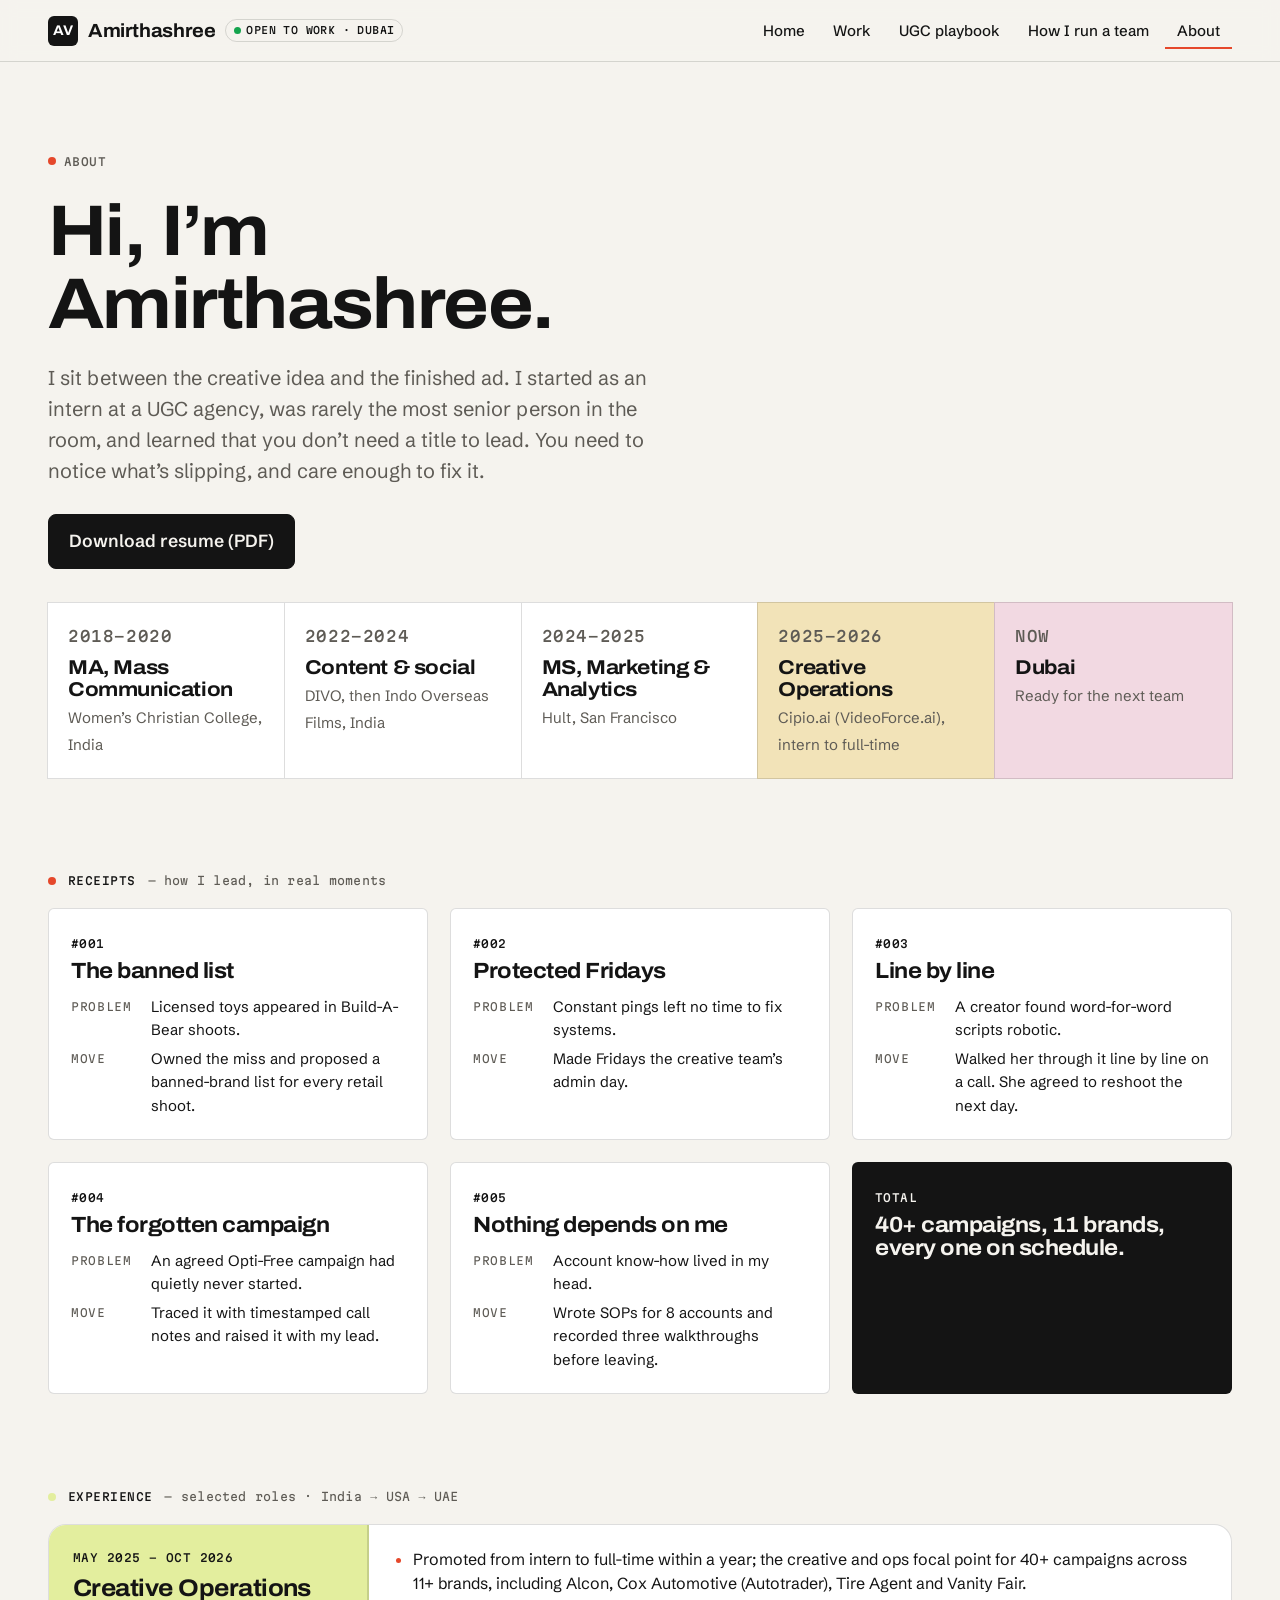
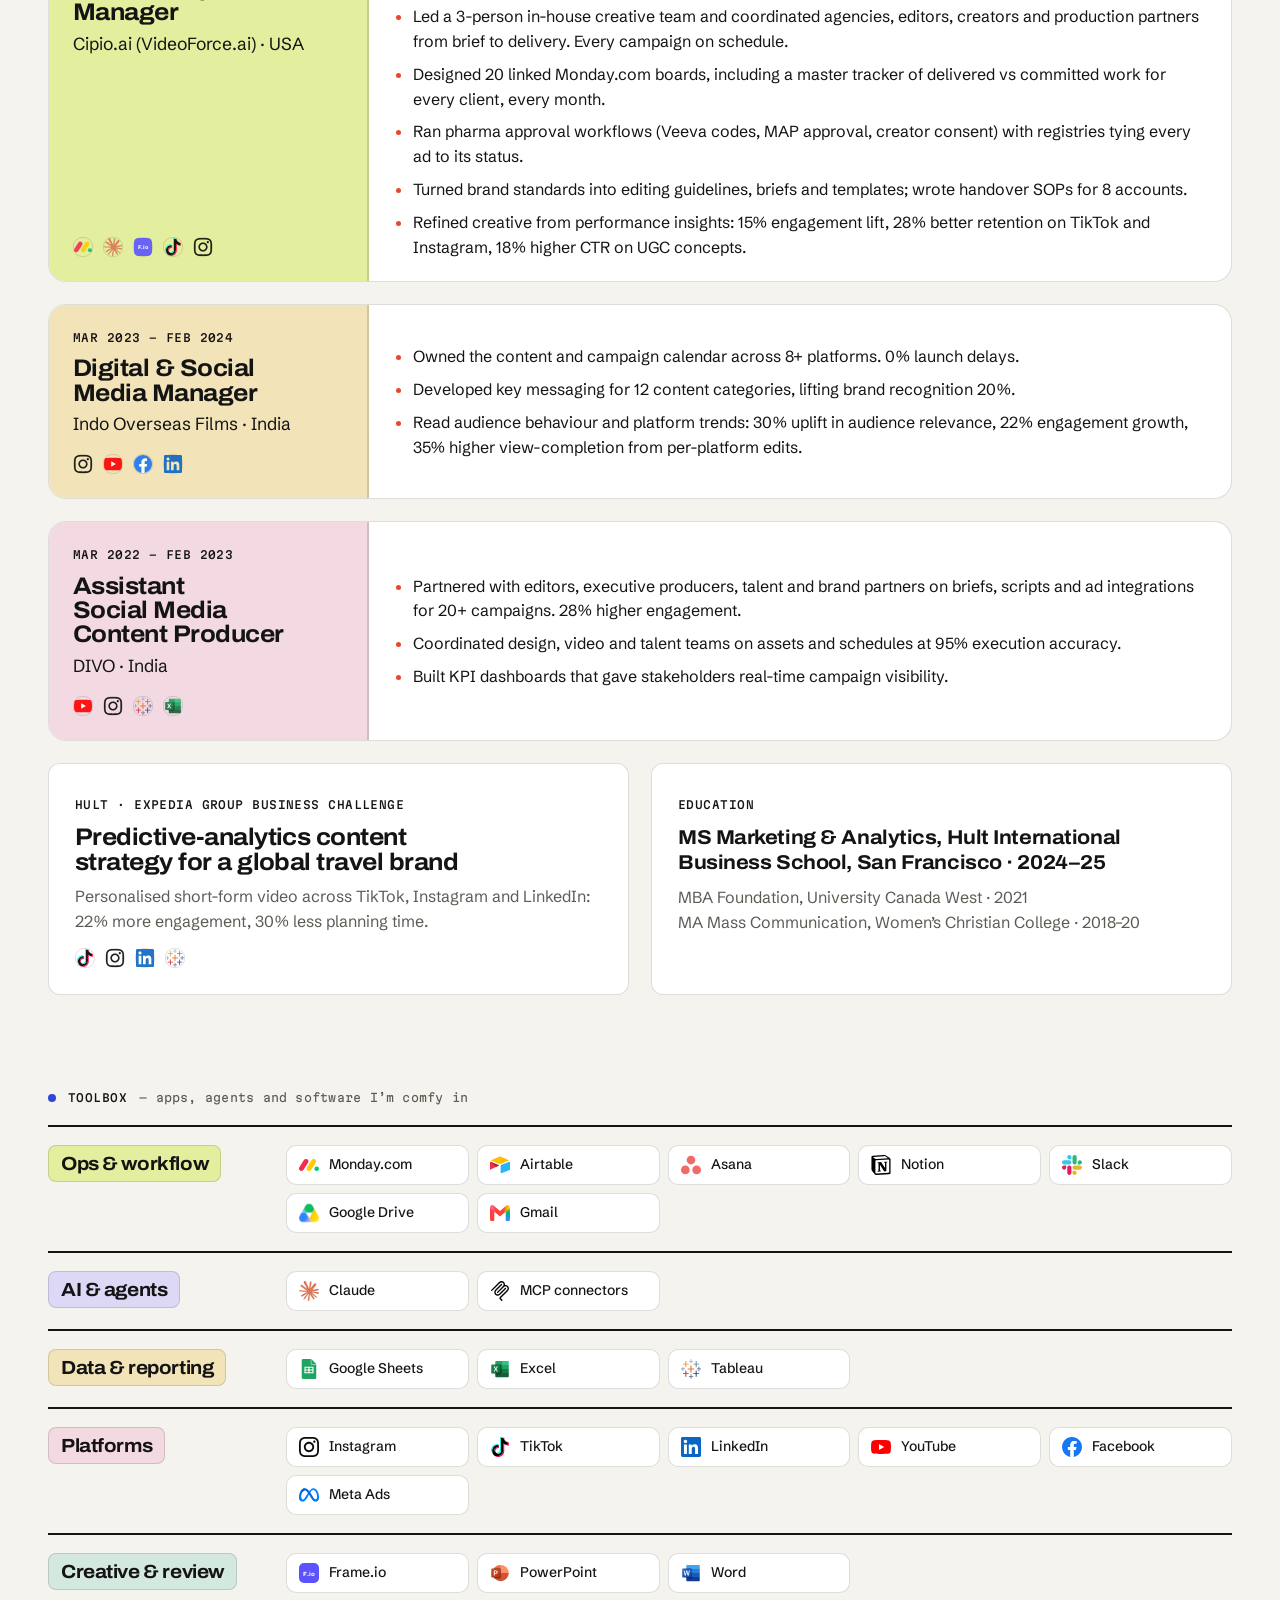
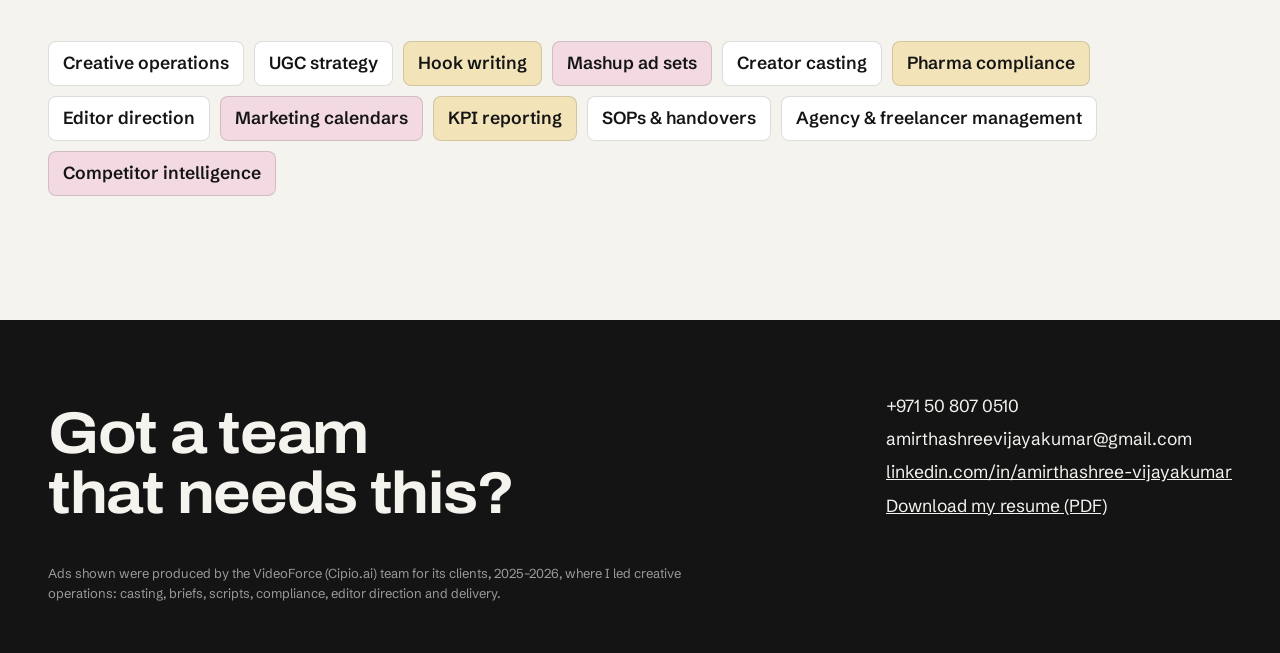
==== commit 16b223ce: "Drop years-of-experience label; refresh resume without removed tools Co-Authored-By: Claude Opus 5.5" ====
--- a/about.html
+++ b/about.html
@@ -30,7 +30,7 @@
 <main><section><div class="wrap"><span class="sticker" style="background:var(--mint)">About</span>
 <h1 class="big" style="margin-top:22px">Hi, I’m<br>Amirthashree.</h1>
 <p class="lede">I sit between the creative idea and the finished ad. I started as an intern at a UGC agency, was rarely the most senior person in the room, and learned that you don’t need a title to lead. You need to notice what’s slipping, and care enough to fix it.</p>
-<p style="margin-top:28px"><a class="btn" href="resume.pdf">Download resume (PDF)</a></p>
+<p style="margin-top:28px"><a class="btn" href="resume.pdf?v=3">Download resume (PDF)</a></p>
 <div class="path rv">
  <div><span class="mono">2018–2020</span><b>MA, Mass Communication</b><span>Women’s Christian College, India</span></div>
  <div><span class="mono">2022–2024</span><b>Content &amp; social</b><span>DIVO, then Indo Overseas Films, India</span></div>
@@ -38,13 +38,13 @@
  <div style="background:var(--sun)"><span class="mono">2025–2026</span><b>Creative Operations</b><span>Cipio.ai (VideoForce.ai), intern to full-time</span></div>
  <div style="background:var(--pink)"><span class="mono">Now</span><b>Dubai</b><span>Ready for the next team</span></div>
 </div></div></section>
-<section style="padding-top:10px"><div class="wrap"><div class="kicker"><span class="dot"></span><span class="mono">Receipts</span><span class="hand">how I lead, in real moments</span></div><div class="grid g3"><div class="receipt rv"><span class="mono">#001</span><h3>The banned list</h3><dl><dt>Problem</dt><dd>Licensed toys appeared in Build-A-Bear shoots.</dd><dt>Move</dt><dd>Owned the miss and proposed a banned-brand list for every retail shoot.</dd></dl></div><div class="receipt rv"><span class="mono">#002</span><h3>Protected Fridays</h3><dl><dt>Problem</dt><dd>Constant pings left no time to fix systems.</dd><dt>Move</dt><dd>Made Fridays the creative team’s admin day.</dd></dl></div><div class="receipt rv"><span class="mono">#003</span><h3>Line by line</h3><dl><dt>Problem</dt><dd>A creator found word-for-word scripts robotic.</dd><dt>Move</dt><dd>Walked her through it line by line on a call. She agreed to reshoot the next day.</dd></dl></div><div class="receipt rv"><span class="mono">#004</span><h3>The forgotten campaign</h3><dl><dt>Problem</dt><dd>An agreed Opti-Free campaign had quietly never started.</dd><dt>Move</dt><dd>Traced it with timestamped call notes and raised it with my lead.</dd></dl></div><div class="receipt rv"><span class="mono">#005</span><h3>Nothing depends on me</h3><dl><dt>Problem</dt><dd>Account know-how lived in my head.</dd><dt>Move</dt><dd>Wrote SOPs for 8 accounts and recorded three walkthroughs before leaving.</dd></dl></div><div class="receipt rv" style="background:var(--ink);color:var(--bg);border-style:solid"><span class="mono">Total</span><h3>40+ campaigns, 11 brands, every one on schedule.</h3></div></div></div></section><section style="padding-top:10px"><div class="wrap"><div class="kicker"><span class="dot" style="background:var(--lime)"></span><span class="mono">Experience</span><span class="hand">3+ years · India → USA → UAE</span></div><div class="grid" style="gap:22px"><article class="job rv"><div class="side" style="background:var(--lime)"><span class="mono">May 2025 – Oct 2026</span><h3>Creative Operations Manager</h3><p>Cipio.ai (VideoForce.ai) · USA</p><div style="margin-top:auto;padding-top:16px"><div class="stack"><span class="ico" title="Monday.com"><svg width="20" height="20" viewBox="0 0 256 156" aria-hidden="true"><path fill="#f62b54" d="M31.846 153.489a31.97 31.97 0 0 1-27.86-16.167a30.91 30.91 0 0 1 .875-31.823l57.373-90.096A31.99 31.99 0 0 1 90.556.015a31.93 31.93 0 0 1 27.41 16.896c5.349 10.113 4.68 22.28-1.725 31.774L58.904 138.78a31.98 31.98 0 0 1-27.058 14.709"/><path fill="#fc0" d="M130.256 153.488c-11.572 0-22.22-6.187-27.812-16.13a30.81 30.81 0 0 1 .875-31.737l57.264-89.89A31.94 31.94 0 0 1 188.93.016c11.669.255 22.244 6.782 27.592 16.993a30.81 30.81 0 0 1-2.066 31.92l-57.252 89.889a31.93 31.93 0 0 1-26.948 14.671"/><ellipse cx="226.466" cy="125.324" fill="#00ca72" rx="29.538" ry="28.918"/></svg></span><span class="ico" title="Claude"><svg width="20" height="20" viewBox="0 0 256 257" aria-hidden="true"><path fill="#d97757" d="m50.228 170.321l50.357-28.257l.843-2.463l-.843-1.361h-2.462l-8.426-.518l-28.775-.778l-24.952-1.037l-24.175-1.296l-6.092-1.297L0 125.796l.583-3.759l5.12-3.434l7.324.648l16.202 1.101l24.304 1.685l17.629 1.037l26.118 2.722h4.148l.583-1.685l-1.426-1.037l-1.101-1.037l-25.147-17.045l-27.22-18.017l-14.258-10.37l-7.713-5.25l-3.888-4.925l-1.685-10.758l7-7.713l9.397.649l2.398.648l9.527 7.323l20.35 15.75L94.817 91.9l3.889 3.24l1.555-1.102l.195-.777l-1.75-2.917l-14.453-26.118l-15.425-26.572l-6.87-11.018l-1.814-6.61c-.648-2.723-1.102-4.991-1.102-7.778l7.972-10.823L71.42 0l10.63 1.426l4.472 3.888l6.61 15.101l10.694 23.786l16.591 32.34l4.861 9.592l2.592 8.879l.973 2.722h1.685v-1.556l1.36-18.211l2.528-22.36l2.463-28.776l.843-8.1l4.018-9.722l7.971-5.25l6.222 2.981l5.12 7.324l-.713 4.73l-3.046 19.768l-5.962 30.98l-3.889 20.739h2.268l2.593-2.593l10.499-13.934l17.628-22.036l7.778-8.749l9.073-9.657l5.833-4.601h11.018l8.1 12.055l-3.628 12.443l-11.342 14.388l-9.398 12.184l-13.48 18.147l-8.426 14.518l.778 1.166l2.01-.194l30.46-6.481l16.462-2.982l19.637-3.37l8.88 4.148l.971 4.213l-3.5 8.62l-20.998 5.184l-24.628 4.926l-36.682 8.685l-.454.324l.519.648l16.526 1.555l7.065.389h17.304l32.21 2.398l8.426 5.574l5.055 6.805l-.843 5.184l-12.962 6.611l-17.498-4.148l-40.83-9.721l-14-3.5h-1.944v1.167l11.666 11.406l21.387 19.314l26.767 24.887l1.36 6.157l-3.434 4.86l-3.63-.518l-23.526-17.693l-9.073-7.972l-20.545-17.304h-1.36v1.814l4.73 6.935l25.017 37.59l1.296 11.536l-1.814 3.76l-6.481 2.268l-7.13-1.297l-14.647-20.544l-15.1-23.138l-12.185-20.739l-1.49.843l-7.194 77.448l-3.37 3.953l-7.778 2.981l-6.48-4.925l-3.436-7.972l3.435-15.749l4.148-20.544l3.37-16.333l3.046-20.285l1.815-6.74l-.13-.454l-1.49.194l-15.295 20.999l-23.267 31.433l-18.406 19.702l-4.407 1.75l-7.648-3.954l.713-7.064l4.277-6.286l25.47-32.405l15.36-20.092l9.917-11.6l-.065-1.686h-.583L44.07 198.125l-12.055 1.555l-5.185-4.86l.648-7.972l2.463-2.593l20.35-13.999z"/></svg></span><span class="ico" title="Frame.io"><svg width="20" height="20" viewBox="0 0 40 40" aria-hidden="true"><rect width="40" height="40" rx="10" fill="#5B53FF"/><text x="20" y="25.5" text-anchor="middle" font-family="Archivo,Arial,sans-serif" font-weight="800" font-size="12" fill="#fff">F.io</text></svg></span><span class="ico" title="TikTok"><svg width="20" height="20" viewBox="0 0 256 290" aria-hidden="true"><path fill="#ff004f" d="M189.72 104.421c18.678 13.345 41.56 21.197 66.273 21.197v-47.53a67 67 0 0 1-13.918-1.456v37.413c-24.711 0-47.59-7.851-66.272-21.195v96.996c0 48.523-39.356 87.855-87.9 87.855c-18.113 0-34.949-5.473-48.934-14.86c15.962 16.313 38.222 26.432 62.848 26.432c48.548 0 87.905-39.332 87.905-87.857v-96.995zm17.17-47.952c-9.546-10.423-15.814-23.893-17.17-38.785v-6.113h-13.189c3.32 18.927 14.644 35.097 30.358 44.898M69.673 225.607a40 40 0 0 1-8.203-24.33c0-22.192 18.001-40.186 40.21-40.186a40.3 40.3 0 0 1 12.197 1.883v-48.593c-4.61-.631-9.262-.9-13.912-.801v37.822a40.3 40.3 0 0 0-12.203-1.882c-22.208 0-40.208 17.992-40.208 40.187c0 15.694 8.997 29.281 22.119 35.9"/><path d="M175.803 92.849c18.683 13.344 41.56 21.195 66.272 21.195V76.631c-13.794-2.937-26.005-10.141-35.186-20.162c-15.715-9.802-27.038-25.972-30.358-44.898h-34.643v189.843c-.079 22.132-18.049 40.052-40.21 40.052c-13.058 0-24.66-6.221-32.007-15.86c-13.12-6.618-22.118-20.206-22.118-35.898c0-22.193 18-40.187 40.208-40.187c4.255 0 8.356.662 12.203 1.882v-37.822c-47.692.985-86.047 39.933-86.047 87.834c0 23.912 9.551 45.589 25.053 61.428c13.985 9.385 30.82 14.86 48.934 14.86c48.545 0 87.9-39.335 87.9-87.857z"/><path fill="#00f2ea" d="M242.075 76.63V66.516a66.3 66.3 0 0 1-35.186-10.047a66.47 66.47 0 0 0 35.186 20.163M176.53 11.57a68 68 0 0 1-.728-5.457V0h-47.834v189.845c-.076 22.13-18.046 40.05-40.208 40.05a40.06 40.06 0 0 1-18.09-4.287c7.347 9.637 18.949 15.857 32.007 15.857c22.16 0 40.132-17.918 40.21-40.05V11.571zM99.966 113.58v-10.769a89 89 0 0 0-12.061-.818C39.355 101.993 0 141.327 0 189.845c0 30.419 15.467 57.227 38.971 72.996c-15.502-15.838-25.053-37.516-25.053-61.427c0-47.9 38.354-86.848 86.048-87.833"/></svg></span><span class="ico" title="Instagram"><svg width="20" height="20" viewBox="0 0 256 256" aria-hidden="true"><path fill="#0a0a08" d="M128 23.064c34.177 0 38.225.13 51.722.745c12.48.57 19.258 2.655 23.769 4.408c5.974 2.322 10.238 5.096 14.717 9.575s7.253 8.743 9.575 14.717c1.753 4.511 3.838 11.289 4.408 23.768c.615 13.498.745 17.546.745 51.723s-.13 38.226-.745 51.723c-.57 12.48-2.655 19.257-4.408 23.768c-2.322 5.974-5.096 10.239-9.575 14.718s-8.743 7.253-14.717 9.574c-4.511 1.753-11.289 3.839-23.769 4.408c-13.495.616-17.543.746-51.722.746s-38.228-.13-51.723-.746c-12.48-.57-19.257-2.655-23.768-4.408c-5.974-2.321-10.239-5.095-14.718-9.574c-4.479-4.48-7.253-8.744-9.574-14.718c-1.753-4.51-3.839-11.288-4.408-23.768c-.616-13.497-.746-17.545-.746-51.723s.13-38.225.746-51.722c.57-12.48 2.655-19.258 4.408-23.769c2.321-5.974 5.095-10.238 9.574-14.717c4.48-4.48 8.744-7.253 14.718-9.575c4.51-1.753 11.288-3.838 23.768-4.408c13.497-.615 17.545-.745 51.723-.745M128 0C93.237 0 88.878.147 75.226.77c-13.625.622-22.93 2.786-31.071 5.95c-8.418 3.271-15.556 7.648-22.672 14.764S9.991 35.738 6.72 44.155C3.555 52.297 1.392 61.602.77 75.226C.147 88.878 0 93.237 0 128s.147 39.122.77 52.774c.622 13.625 2.785 22.93 5.95 31.071c3.27 8.417 7.647 15.556 14.763 22.672s14.254 11.492 22.672 14.763c8.142 3.165 17.446 5.328 31.07 5.95c13.653.623 18.012.77 52.775.77s39.122-.147 52.774-.77c13.624-.622 22.929-2.785 31.07-5.95c8.418-3.27 15.556-7.647 22.672-14.763s11.493-14.254 14.764-22.672c3.164-8.142 5.328-17.446 5.95-31.07c.623-13.653.77-18.012.77-52.775s-.147-39.122-.77-52.774c-.622-13.624-2.786-22.929-5.95-31.07c-3.271-8.418-7.648-15.556-14.764-22.672S220.262 9.99 211.845 6.72c-8.142-3.164-17.447-5.328-31.071-5.95C167.122.147 162.763 0 128 0m0 62.27c-36.302 0-65.73 29.43-65.73 65.73s29.428 65.73 65.73 65.73c36.301 0 65.73-29.428 65.73-65.73c0-36.301-29.429-65.73-65.73-65.73m0 108.397c-23.564 0-42.667-19.103-42.667-42.667S104.436 85.333 128 85.333s42.667 19.103 42.667 42.667s-19.103 42.667-42.667 42.667m83.686-110.994c0 8.484-6.876 15.36-15.36 15.36s-15.36-6.876-15.36-15.36s6.877-15.36 15.36-15.36s15.36 6.877 15.36 15.36"/></svg></span></div></div></div><ul><li>Promoted from intern to full-time within a year; the creative and ops focal point for 40+ campaigns across 11+ brands, including Alcon, Cox Automotive (Autotrader), Tire Agent and Vanity Fair.</li><li>Led a 3-person in-house creative team and coordinated agencies, editors, creators and production partners from brief to delivery. Every campaign on schedule.</li><li>Designed 20 linked Monday.com boards, including a master tracker of delivered vs committed work for every client, every month.</li><li>Ran pharma approval workflows (Veeva codes, MAP approval, creator consent) with registries tying every ad to its status.</li><li>Turned brand standards into editing guidelines, briefs and templates; wrote handover SOPs for 8 accounts.</li><li>Refined creative from performance insights: 15% engagement lift, 28% better retention on TikTok and Instagram, 18% higher CTR on UGC concepts.</li></ul></article><article class="job rv"><div class="side" style="background:var(--sun)"><span class="mono">Mar 2023 – Feb 2024</span><h3>Digital &amp; Social Media Manager</h3><p>Indo Overseas Films · India</p><div style="margin-top:auto;padding-top:16px"><div class="stack"><span class="ico" title="Instagram"><svg width="20" height="20" viewBox="0 0 256 256" aria-hidden="true"><path fill="#0a0a08" d="M128 23.064c34.177 0 38.225.13 51.722.745c12.48.57 19.258 2.655 23.769 4.408c5.974 2.322 10.238 5.096 14.717 9.575s7.253 8.743 9.575 14.717c1.753 4.511 3.838 11.289 4.408 23.768c.615 13.498.745 17.546.745 51.723s-.13 38.226-.745 51.723c-.57 12.48-2.655 19.257-4.408 23.768c-2.322 5.974-5.096 10.239-9.575 14.718s-8.743 7.253-14.717 9.574c-4.511 1.753-11.289 3.839-23.769 4.408c-13.495.616-17.543.746-51.722.746s-38.228-.13-51.723-.746c-12.48-.57-19.257-2.655-23.768-4.408c-5.974-2.321-10.239-5.095-14.718-9.574c-4.479-4.48-7.253-8.744-9.574-14.718c-1.753-4.51-3.839-11.288-4.408-23.768c-.616-13.497-.746-17.545-.746-51.723s.13-38.225.746-51.722c.57-12.48 2.655-19.258 4.408-23.769c2.321-5.974 5.095-10.238 9.574-14.717c4.48-4.48 8.744-7.253 14.718-9.575c4.51-1.753 11.288-3.838 23.768-4.408c13.497-.615 17.545-.745 51.723-.745M128 0C93.237 0 88.878.147 75.226.77c-13.625.622-22.93 2.786-31.071 5.95c-8.418 3.271-15.556 7.648-22.672 14.764S9.991 35.738 6.72 44.155C3.555 52.297 1.392 61.602.77 75.226C.147 88.878 0 93.237 0 128s.147 39.122.77 52.774c.622 13.625 2.785 22.93 5.95 31.071c3.27 8.417 7.647 15.556 14.763 22.672s14.254 11.492 22.672 14.763c8.142 3.165 17.446 5.328 31.07 5.95c13.653.623 18.012.77 52.775.77s39.122-.147 52.774-.77c13.624-.622 22.929-2.785 31.07-5.95c8.418-3.27 15.556-7.647 22.672-14.763s11.493-14.254 14.764-22.672c3.164-8.142 5.328-17.446 5.95-31.07c.623-13.653.77-18.012.77-52.775s-.147-39.122-.77-52.774c-.622-13.624-2.786-22.929-5.95-31.07c-3.271-8.418-7.648-15.556-14.764-22.672S220.262 9.99 211.845 6.72c-8.142-3.164-17.447-5.328-31.071-5.95C167.122.147 162.763 0 128 0m0 62.27c-36.302 0-65.73 29.43-65.73 65.73s29.428 65.73 65.73 65.73c36.301 0 65.73-29.428 65.73-65.73c0-36.301-29.429-65.73-65.73-65.73m0 108.397c-23.564 0-42.667-19.103-42.667-42.667S104.436 85.333 128 85.333s42.667 19.103 42.667 42.667s-19.103 42.667-42.667 42.667m83.686-110.994c0 8.484-6.876 15.36-15.36 15.36s-15.36-6.876-15.36-15.36s6.877-15.36 15.36-15.36s15.36 6.877 15.36 15.36"/></svg></span><span class="ico" title="YouTube"><svg width="20" height="20" viewBox="0 0 256 180" aria-hidden="true"><path fill="red" d="M250.346 28.075A32.18 32.18 0 0 0 227.69 5.418C207.824 0 127.87 0 127.87 0S47.912.164 28.046 5.582A32.18 32.18 0 0 0 5.39 28.24c-6.009 35.298-8.34 89.084.165 122.97a32.18 32.18 0 0 0 22.656 22.657c19.866 5.418 99.822 5.418 99.822 5.418s79.955 0 99.82-5.418a32.18 32.18 0 0 0 22.657-22.657c6.338-35.348 8.291-89.1-.164-123.134"/><path fill="#fff" d="m102.421 128.06l66.328-38.418l-66.328-38.418z"/></svg></span><span class="ico" title="Facebook"><svg width="20" height="20" viewBox="0 0 256 256" aria-hidden="true"><path fill="#1877f2" d="M256 128C256 57.308 198.692 0 128 0S0 57.308 0 128c0 63.888 46.808 116.843 108 126.445V165H75.5v-37H108V99.8c0-32.08 19.11-49.8 48.348-49.8C170.352 50 185 52.5 185 52.5V84h-16.14C152.959 84 148 93.867 148 103.99V128h35.5l-5.675 37H148v89.445c61.192-9.602 108-62.556 108-126.445"/><path fill="#fff" d="m177.825 165l5.675-37H148v-24.01C148 93.866 152.959 84 168.86 84H185V52.5S170.352 50 156.347 50C127.11 50 108 67.72 108 99.8V128H75.5v37H108v89.445A129 129 0 0 0 128 256a129 129 0 0 0 20-1.555V165z"/></svg></span><span class="ico" title="LinkedIn"><svg width="20" height="20" viewBox="0 0 256 256" aria-hidden="true"><path fill="#0a66c2" d="M218.123 218.127h-37.931v-59.403c0-14.165-.253-32.4-19.728-32.4c-19.756 0-22.779 15.434-22.779 31.369v60.43h-37.93V95.967h36.413v16.694h.51a39.91 39.91 0 0 1 35.928-19.733c38.445 0 45.533 25.288 45.533 58.186zM56.955 79.27c-12.157.002-22.014-9.852-22.016-22.009s9.851-22.014 22.008-22.016c12.157-.003 22.014 9.851 22.016 22.008A22.013 22.013 0 0 1 56.955 79.27m18.966 138.858H37.95V95.967h37.97zM237.033.018H18.89C8.58-.098.125 8.161-.001 18.471v219.053c.122 10.315 8.576 18.582 18.89 18.474h218.144c10.336.128 18.823-8.139 18.966-18.474V18.454c-.147-10.33-8.635-18.588-18.966-18.453"/></svg></span></div></div></div><ul><li>Owned the content and campaign calendar across 8+ platforms. 0% launch delays.</li><li>Developed key messaging for 12 content categories, lifting brand recognition 20%.</li><li>Read audience behaviour and platform trends: 30% uplift in audience relevance, 22% engagement growth, 35% higher view-completion from per-platform edits.</li></ul></article><article class="job rv"><div class="side" style="background:var(--pink)"><span class="mono">Mar 2022 – Feb 2023</span><h3>Assistant Social Media Content Producer</h3><p>DIVO · India</p><div style="margin-top:auto;padding-top:16px"><div class="stack"><span class="ico" title="YouTube"><svg width="20" height="20" viewBox="0 0 256 180" aria-hidden="true"><path fill="red" d="M250.346 28.075A32.18 32.18 0 0 0 227.69 5.418C207.824 0 127.87 0 127.87 0S47.912.164 28.046 5.582A32.18 32.18 0 0 0 5.39 28.24c-6.009 35.298-8.34 89.084.165 122.97a32.18 32.18 0 0 0 22.656 22.657c19.866 5.418 99.822 5.418 99.822 5.418s79.955 0 99.82-5.418a32.18 32.18 0 0 0 22.657-22.657c6.338-35.348 8.291-89.1-.164-123.134"/><path fill="#fff" d="m102.421 128.06l66.328-38.418l-66.328-38.418z"/></svg></span><span class="ico" title="Instagram"><svg width="20" height="20" viewBox="0 0 256 256" aria-hidden="true"><path fill="#0a0a08" d="M128 23.064c34.177 0 38.225.13 51.722.745c12.48.57 19.258 2.655 23.769 4.408c5.974 2.322 10.238 5.096 14.717 9.575s7.253 8.743 9.575 14.717c1.753 4.511 3.838 11.289 4.408 23.768c.615 13.498.745 17.546.745 51.723s-.13 38.226-.745 51.723c-.57 12.48-2.655 19.257-4.408 23.768c-2.322 5.974-5.096 10.239-9.575 14.718s-8.743 7.253-14.717 9.574c-4.511 1.753-11.289 3.839-23.769 4.408c-13.495.616-17.543.746-51.722.746s-38.228-.13-51.723-.746c-12.48-.57-19.257-2.655-23.768-4.408c-5.974-2.321-10.239-5.095-14.718-9.574c-4.479-4.48-7.253-8.744-9.574-14.718c-1.753-4.51-3.839-11.288-4.408-23.768c-.616-13.497-.746-17.545-.746-51.723s.13-38.225.746-51.722c.57-12.48 2.655-19.258 4.408-23.769c2.321-5.974 5.095-10.238 9.574-14.717c4.48-4.48 8.744-7.253 14.718-9.575c4.51-1.753 11.288-3.838 23.768-4.408c13.497-.615 17.545-.745 51.723-.745M128 0C93.237 0 88.878.147 75.226.77c-13.625.622-22.93 2.786-31.071 5.95c-8.418 3.271-15.556 7.648-22.672 14.764S9.991 35.738 6.72 44.155C3.555 52.297 1.392 61.602.77 75.226C.147 88.878 0 93.237 0 128s.147 39.122.77 52.774c.622 13.625 2.785 22.93 5.95 31.071c3.27 8.417 7.647 15.556 14.763 22.672s14.254 11.492 22.672 14.763c8.142 3.165 17.446 5.328 31.07 5.95c13.653.623 18.012.77 52.775.77s39.122-.147 52.774-.77c13.624-.622 22.929-2.785 31.07-5.95c8.418-3.27 15.556-7.647 22.672-14.763s11.493-14.254 14.764-22.672c3.164-8.142 5.328-17.446 5.95-31.07c.623-13.653.77-18.012.77-52.775s-.147-39.122-.77-52.774c-.622-13.624-2.786-22.929-5.95-31.07c-3.271-8.418-7.648-15.556-14.764-22.672S220.262 9.99 211.845 6.72c-8.142-3.164-17.447-5.328-31.071-5.95C167.122.147 162.763 0 128 0m0 62.27c-36.302 0-65.73 29.43-65.73 65.73s29.428 65.73 65.73 65.73c36.301 0 65.73-29.428 65.73-65.73c0-36.301-29.429-65.73-65.73-65.73m0 108.397c-23.564 0-42.667-19.103-42.667-42.667S104.436 85.333 128 85.333s42.667 19.103 42.667 42.667s-19.103 42.667-42.667 42.667m83.686-110.994c0 8.484-6.876 15.36-15.36 15.36s-15.36-6.876-15.36-15.36s6.877-15.36 15.36-15.36s15.36 6.877 15.36 15.36"/></svg></span><span class="ico" title="Tableau"><svg width="20" height="20" viewBox="0 0 256 251" aria-hidden="true"><path fill="#7099a6" d="M123.929 11.593v11.641h-20.82v7.571h20.82v23.186h8.139V30.805h21.341v-7.571h-21.341V0h-8.139z"/><path fill="#eb912c" d="M55.884 41.121v16.893H24.369v10.599h31.515v34.307h11.688V68.613H99.56V58.014H67.572V24.228H55.884z"/><path fill="#59879b" d="M187.953 41.121v16.893h-31.515v11.12h31.515v33.786h12.161V69.134h31.514v-11.12h-31.514V24.228h-12.161z"/><path fill="#e8762c" d="M120.901 98.661v18.928H85.837v14.101h35.064v37.855h14.196V131.69h35.063v-14.101h-35.063V79.733h-14.196z"/><path fill="#5b6591" d="M224.01 108.219v11.878h-21.341v9.605h21.341v23.707h10.647v-23.707h21.341v-9.605h-21.341V96.39H224.01z"/><path fill="#7099a6" d="M20.821 109.26v11.357H0v8.044h20.821v22.714h8.138v-22.714l21.341-.757v-7.287H28.959V97.904h-8.138z"/><path fill="#c72035" d="M55.884 162.731v16.893H24.369v11.12h31.515v33.786h12.161v-33.786H99.56v-11.12H68.045v-33.786H55.884z"/><path fill="#1f447e" d="M187.953 162.731v16.893h-31.515v10.6h31.515v34.306h12.161v-34.306h31.514v-10.6h-31.514v-33.786h-12.161z"/><path fill="#5b6591" d="M122.936 205.65v11.83h-21.341v9.606h21.341v23.707h10.647v-23.707h21.341v-9.606h-21.341v-23.707h-10.647z"/></svg></span><span class="ico" title="Excel"><svg width="20" height="20" viewBox="0 0 32 32" aria-hidden="true"><defs><linearGradient id="SVGSuUii0pt" x1="4.494" x2="13.832" y1="-2092.086" y2="-2075.914" gradientTransform="translate(0 2100)" gradientUnits="userSpaceOnUse"><stop offset="0" stop-color="#18884f"/><stop offset=".5" stop-color="#117e43"/><stop offset="1" stop-color="#0b6631"/></linearGradient></defs><path fill="#185c37" d="M19.581 15.35L8.512 13.4v14.409A1.19 1.19 0 0 0 9.705 29h19.1A1.19 1.19 0 0 0 30 27.809V22.5Z"/><path fill="#21a366" d="M19.581 3H9.705a1.19 1.19 0 0 0-1.193 1.191V9.5L19.581 16l5.861 1.95L30 16V9.5Z"/><path fill="#107c41" d="M8.512 9.5h11.069V16H8.512Z"/><path d="M16.434 8.2H8.512v16.25h7.922a1.2 1.2 0 0 0 1.194-1.191V9.391A1.2 1.2 0 0 0 16.434 8.2" opacity=".1"/><path d="M15.783 8.85H8.512V25.1h7.271a1.2 1.2 0 0 0 1.194-1.191V10.041a1.2 1.2 0 0 0-1.194-1.191" opacity=".2"/><path d="M15.783 8.85H8.512V23.8h7.271a1.2 1.2 0 0 0 1.194-1.191V10.041a1.2 1.2 0 0 0-1.194-1.191" opacity=".2"/><path d="M15.132 8.85h-6.62V23.8h6.62a1.2 1.2 0 0 0 1.194-1.191V10.041a1.2 1.2 0 0 0-1.194-1.191" opacity=".2"/><path fill="url(#SVGSuUii0pt)" d="M3.194 8.85h11.938a1.193 1.193 0 0 1 1.194 1.191v11.918a1.193 1.193 0 0 1-1.194 1.191H3.194A1.19 1.19 0 0 1 2 21.959V10.041A1.19 1.19 0 0 1 3.194 8.85"/><path fill="#fff" d="m5.7 19.873l2.511-3.884l-2.3-3.862h1.847L9.013 14.6c.116.234.2.408.238.524h.017q.123-.281.26-.546l1.342-2.447h1.7l-2.359 3.84l2.419 3.905h-1.809l-1.45-2.711A2.4 2.4 0 0 1 9.2 16.8h-.024a1.7 1.7 0 0 1-.168.351l-1.493 2.722Z"/><path fill="#33c481" d="M28.806 3h-9.225v6.5H30V4.191A1.19 1.19 0 0 0 28.806 3"/><path fill="#107c41" d="M19.581 16H30v6.5H19.581Z"/></svg></span></div></div></div><ul><li>Partnered with editors, executive producers, talent and brand partners on briefs, scripts and ad integrations for 20+ campaigns. 28% higher engagement.</li><li>Coordinated design, video and talent teams on assets and schedules at 95% execution accuracy.</li><li>Built KPI dashboards that gave stakeholders real-time campaign visibility.</li></ul></article></div>
+<section style="padding-top:10px"><div class="wrap"><div class="kicker"><span class="dot"></span><span class="mono">Receipts</span><span class="hand">how I lead, in real moments</span></div><div class="grid g3"><div class="receipt rv"><span class="mono">#001</span><h3>The banned list</h3><dl><dt>Problem</dt><dd>Licensed toys appeared in Build-A-Bear shoots.</dd><dt>Move</dt><dd>Owned the miss and proposed a banned-brand list for every retail shoot.</dd></dl></div><div class="receipt rv"><span class="mono">#002</span><h3>Protected Fridays</h3><dl><dt>Problem</dt><dd>Constant pings left no time to fix systems.</dd><dt>Move</dt><dd>Made Fridays the creative team’s admin day.</dd></dl></div><div class="receipt rv"><span class="mono">#003</span><h3>Line by line</h3><dl><dt>Problem</dt><dd>A creator found word-for-word scripts robotic.</dd><dt>Move</dt><dd>Walked her through it line by line on a call. She agreed to reshoot the next day.</dd></dl></div><div class="receipt rv"><span class="mono">#004</span><h3>The forgotten campaign</h3><dl><dt>Problem</dt><dd>An agreed Opti-Free campaign had quietly never started.</dd><dt>Move</dt><dd>Traced it with timestamped call notes and raised it with my lead.</dd></dl></div><div class="receipt rv"><span class="mono">#005</span><h3>Nothing depends on me</h3><dl><dt>Problem</dt><dd>Account know-how lived in my head.</dd><dt>Move</dt><dd>Wrote SOPs for 8 accounts and recorded three walkthroughs before leaving.</dd></dl></div><div class="receipt rv" style="background:var(--ink);color:var(--bg);border-style:solid"><span class="mono">Total</span><h3>40+ campaigns, 11 brands, every one on schedule.</h3></div></div></div></section><section style="padding-top:10px"><div class="wrap"><div class="kicker"><span class="dot" style="background:var(--lime)"></span><span class="mono">Experience</span><span class="hand">selected roles · India → USA → UAE</span></div><div class="grid" style="gap:22px"><article class="job rv"><div class="side" style="background:var(--lime)"><span class="mono">May 2025 – Oct 2026</span><h3>Creative Operations Manager</h3><p>Cipio.ai (VideoForce.ai) · USA</p><div style="margin-top:auto;padding-top:16px"><div class="stack"><span class="ico" title="Monday.com"><svg width="20" height="20" viewBox="0 0 256 156" aria-hidden="true"><path fill="#f62b54" d="M31.846 153.489a31.97 31.97 0 0 1-27.86-16.167a30.91 30.91 0 0 1 .875-31.823l57.373-90.096A31.99 31.99 0 0 1 90.556.015a31.93 31.93 0 0 1 27.41 16.896c5.349 10.113 4.68 22.28-1.725 31.774L58.904 138.78a31.98 31.98 0 0 1-27.058 14.709"/><path fill="#fc0" d="M130.256 153.488c-11.572 0-22.22-6.187-27.812-16.13a30.81 30.81 0 0 1 .875-31.737l57.264-89.89A31.94 31.94 0 0 1 188.93.016c11.669.255 22.244 6.782 27.592 16.993a30.81 30.81 0 0 1-2.066 31.92l-57.252 89.889a31.93 31.93 0 0 1-26.948 14.671"/><ellipse cx="226.466" cy="125.324" fill="#00ca72" rx="29.538" ry="28.918"/></svg></span><span class="ico" title="Claude"><svg width="20" height="20" viewBox="0 0 256 257" aria-hidden="true"><path fill="#d97757" d="m50.228 170.321l50.357-28.257l.843-2.463l-.843-1.361h-2.462l-8.426-.518l-28.775-.778l-24.952-1.037l-24.175-1.296l-6.092-1.297L0 125.796l.583-3.759l5.12-3.434l7.324.648l16.202 1.101l24.304 1.685l17.629 1.037l26.118 2.722h4.148l.583-1.685l-1.426-1.037l-1.101-1.037l-25.147-17.045l-27.22-18.017l-14.258-10.37l-7.713-5.25l-3.888-4.925l-1.685-10.758l7-7.713l9.397.649l2.398.648l9.527 7.323l20.35 15.75L94.817 91.9l3.889 3.24l1.555-1.102l.195-.777l-1.75-2.917l-14.453-26.118l-15.425-26.572l-6.87-11.018l-1.814-6.61c-.648-2.723-1.102-4.991-1.102-7.778l7.972-10.823L71.42 0l10.63 1.426l4.472 3.888l6.61 15.101l10.694 23.786l16.591 32.34l4.861 9.592l2.592 8.879l.973 2.722h1.685v-1.556l1.36-18.211l2.528-22.36l2.463-28.776l.843-8.1l4.018-9.722l7.971-5.25l6.222 2.981l5.12 7.324l-.713 4.73l-3.046 19.768l-5.962 30.98l-3.889 20.739h2.268l2.593-2.593l10.499-13.934l17.628-22.036l7.778-8.749l9.073-9.657l5.833-4.601h11.018l8.1 12.055l-3.628 12.443l-11.342 14.388l-9.398 12.184l-13.48 18.147l-8.426 14.518l.778 1.166l2.01-.194l30.46-6.481l16.462-2.982l19.637-3.37l8.88 4.148l.971 4.213l-3.5 8.62l-20.998 5.184l-24.628 4.926l-36.682 8.685l-.454.324l.519.648l16.526 1.555l7.065.389h17.304l32.21 2.398l8.426 5.574l5.055 6.805l-.843 5.184l-12.962 6.611l-17.498-4.148l-40.83-9.721l-14-3.5h-1.944v1.167l11.666 11.406l21.387 19.314l26.767 24.887l1.36 6.157l-3.434 4.86l-3.63-.518l-23.526-17.693l-9.073-7.972l-20.545-17.304h-1.36v1.814l4.73 6.935l25.017 37.59l1.296 11.536l-1.814 3.76l-6.481 2.268l-7.13-1.297l-14.647-20.544l-15.1-23.138l-12.185-20.739l-1.49.843l-7.194 77.448l-3.37 3.953l-7.778 2.981l-6.48-4.925l-3.436-7.972l3.435-15.749l4.148-20.544l3.37-16.333l3.046-20.285l1.815-6.74l-.13-.454l-1.49.194l-15.295 20.999l-23.267 31.433l-18.406 19.702l-4.407 1.75l-7.648-3.954l.713-7.064l4.277-6.286l25.47-32.405l15.36-20.092l9.917-11.6l-.065-1.686h-.583L44.07 198.125l-12.055 1.555l-5.185-4.86l.648-7.972l2.463-2.593l20.35-13.999z"/></svg></span><span class="ico" title="Frame.io"><svg width="20" height="20" viewBox="0 0 40 40" aria-hidden="true"><rect width="40" height="40" rx="10" fill="#5B53FF"/><text x="20" y="25.5" text-anchor="middle" font-family="Archivo,Arial,sans-serif" font-weight="800" font-size="12" fill="#fff">F.io</text></svg></span><span class="ico" title="TikTok"><svg width="20" height="20" viewBox="0 0 256 290" aria-hidden="true"><path fill="#ff004f" d="M189.72 104.421c18.678 13.345 41.56 21.197 66.273 21.197v-47.53a67 67 0 0 1-13.918-1.456v37.413c-24.711 0-47.59-7.851-66.272-21.195v96.996c0 48.523-39.356 87.855-87.9 87.855c-18.113 0-34.949-5.473-48.934-14.86c15.962 16.313 38.222 26.432 62.848 26.432c48.548 0 87.905-39.332 87.905-87.857v-96.995zm17.17-47.952c-9.546-10.423-15.814-23.893-17.17-38.785v-6.113h-13.189c3.32 18.927 14.644 35.097 30.358 44.898M69.673 225.607a40 40 0 0 1-8.203-24.33c0-22.192 18.001-40.186 40.21-40.186a40.3 40.3 0 0 1 12.197 1.883v-48.593c-4.61-.631-9.262-.9-13.912-.801v37.822a40.3 40.3 0 0 0-12.203-1.882c-22.208 0-40.208 17.992-40.208 40.187c0 15.694 8.997 29.281 22.119 35.9"/><path d="M175.803 92.849c18.683 13.344 41.56 21.195 66.272 21.195V76.631c-13.794-2.937-26.005-10.141-35.186-20.162c-15.715-9.802-27.038-25.972-30.358-44.898h-34.643v189.843c-.079 22.132-18.049 40.052-40.21 40.052c-13.058 0-24.66-6.221-32.007-15.86c-13.12-6.618-22.118-20.206-22.118-35.898c0-22.193 18-40.187 40.208-40.187c4.255 0 8.356.662 12.203 1.882v-37.822c-47.692.985-86.047 39.933-86.047 87.834c0 23.912 9.551 45.589 25.053 61.428c13.985 9.385 30.82 14.86 48.934 14.86c48.545 0 87.9-39.335 87.9-87.857z"/><path fill="#00f2ea" d="M242.075 76.63V66.516a66.3 66.3 0 0 1-35.186-10.047a66.47 66.47 0 0 0 35.186 20.163M176.53 11.57a68 68 0 0 1-.728-5.457V0h-47.834v189.845c-.076 22.13-18.046 40.05-40.208 40.05a40.06 40.06 0 0 1-18.09-4.287c7.347 9.637 18.949 15.857 32.007 15.857c22.16 0 40.132-17.918 40.21-40.05V11.571zM99.966 113.58v-10.769a89 89 0 0 0-12.061-.818C39.355 101.993 0 141.327 0 189.845c0 30.419 15.467 57.227 38.971 72.996c-15.502-15.838-25.053-37.516-25.053-61.427c0-47.9 38.354-86.848 86.048-87.833"/></svg></span><span class="ico" title="Instagram"><svg width="20" height="20" viewBox="0 0 256 256" aria-hidden="true"><path fill="#0a0a08" d="M128 23.064c34.177 0 38.225.13 51.722.745c12.48.57 19.258 2.655 23.769 4.408c5.974 2.322 10.238 5.096 14.717 9.575s7.253 8.743 9.575 14.717c1.753 4.511 3.838 11.289 4.408 23.768c.615 13.498.745 17.546.745 51.723s-.13 38.226-.745 51.723c-.57 12.48-2.655 19.257-4.408 23.768c-2.322 5.974-5.096 10.239-9.575 14.718s-8.743 7.253-14.717 9.574c-4.511 1.753-11.289 3.839-23.769 4.408c-13.495.616-17.543.746-51.722.746s-38.228-.13-51.723-.746c-12.48-.57-19.257-2.655-23.768-4.408c-5.974-2.321-10.239-5.095-14.718-9.574c-4.479-4.48-7.253-8.744-9.574-14.718c-1.753-4.51-3.839-11.288-4.408-23.768c-.616-13.497-.746-17.545-.746-51.723s.13-38.225.746-51.722c.57-12.48 2.655-19.258 4.408-23.769c2.321-5.974 5.095-10.238 9.574-14.717c4.48-4.48 8.744-7.253 14.718-9.575c4.51-1.753 11.288-3.838 23.768-4.408c13.497-.615 17.545-.745 51.723-.745M128 0C93.237 0 88.878.147 75.226.77c-13.625.622-22.93 2.786-31.071 5.95c-8.418 3.271-15.556 7.648-22.672 14.764S9.991 35.738 6.72 44.155C3.555 52.297 1.392 61.602.77 75.226C.147 88.878 0 93.237 0 128s.147 39.122.77 52.774c.622 13.625 2.785 22.93 5.95 31.071c3.27 8.417 7.647 15.556 14.763 22.672s14.254 11.492 22.672 14.763c8.142 3.165 17.446 5.328 31.07 5.95c13.653.623 18.012.77 52.775.77s39.122-.147 52.774-.77c13.624-.622 22.929-2.785 31.07-5.95c8.418-3.27 15.556-7.647 22.672-14.763s11.493-14.254 14.764-22.672c3.164-8.142 5.328-17.446 5.95-31.07c.623-13.653.77-18.012.77-52.775s-.147-39.122-.77-52.774c-.622-13.624-2.786-22.929-5.95-31.07c-3.271-8.418-7.648-15.556-14.764-22.672S220.262 9.99 211.845 6.72c-8.142-3.164-17.447-5.328-31.071-5.95C167.122.147 162.763 0 128 0m0 62.27c-36.302 0-65.73 29.43-65.73 65.73s29.428 65.73 65.73 65.73c36.301 0 65.73-29.428 65.73-65.73c0-36.301-29.429-65.73-65.73-65.73m0 108.397c-23.564 0-42.667-19.103-42.667-42.667S104.436 85.333 128 85.333s42.667 19.103 42.667 42.667s-19.103 42.667-42.667 42.667m83.686-110.994c0 8.484-6.876 15.36-15.36 15.36s-15.36-6.876-15.36-15.36s6.877-15.36 15.36-15.36s15.36 6.877 15.36 15.36"/></svg></span></div></div></div><ul><li>Promoted from intern to full-time within a year; the creative and ops focal point for 40+ campaigns across 11+ brands, including Alcon, Cox Automotive (Autotrader), Tire Agent and Vanity Fair.</li><li>Led a 3-person in-house creative team and coordinated agencies, editors, creators and production partners from brief to delivery. Every campaign on schedule.</li><li>Designed 20 linked Monday.com boards, including a master tracker of delivered vs committed work for every client, every month.</li><li>Ran pharma approval workflows (Veeva codes, MAP approval, creator consent) with registries tying every ad to its status.</li><li>Turned brand standards into editing guidelines, briefs and templates; wrote handover SOPs for 8 accounts.</li><li>Refined creative from performance insights: 15% engagement lift, 28% better retention on TikTok and Instagram, 18% higher CTR on UGC concepts.</li></ul></article><article class="job rv"><div class="side" style="background:var(--sun)"><span class="mono">Mar 2023 – Feb 2024</span><h3>Digital &amp; Social Media Manager</h3><p>Indo Overseas Films · India</p><div style="margin-top:auto;padding-top:16px"><div class="stack"><span class="ico" title="Instagram"><svg width="20" height="20" viewBox="0 0 256 256" aria-hidden="true"><path fill="#0a0a08" d="M128 23.064c34.177 0 38.225.13 51.722.745c12.48.57 19.258 2.655 23.769 4.408c5.974 2.322 10.238 5.096 14.717 9.575s7.253 8.743 9.575 14.717c1.753 4.511 3.838 11.289 4.408 23.768c.615 13.498.745 17.546.745 51.723s-.13 38.226-.745 51.723c-.57 12.48-2.655 19.257-4.408 23.768c-2.322 5.974-5.096 10.239-9.575 14.718s-8.743 7.253-14.717 9.574c-4.511 1.753-11.289 3.839-23.769 4.408c-13.495.616-17.543.746-51.722.746s-38.228-.13-51.723-.746c-12.48-.57-19.257-2.655-23.768-4.408c-5.974-2.321-10.239-5.095-14.718-9.574c-4.479-4.48-7.253-8.744-9.574-14.718c-1.753-4.51-3.839-11.288-4.408-23.768c-.616-13.497-.746-17.545-.746-51.723s.13-38.225.746-51.722c.57-12.48 2.655-19.258 4.408-23.769c2.321-5.974 5.095-10.238 9.574-14.717c4.48-4.48 8.744-7.253 14.718-9.575c4.51-1.753 11.288-3.838 23.768-4.408c13.497-.615 17.545-.745 51.723-.745M128 0C93.237 0 88.878.147 75.226.77c-13.625.622-22.93 2.786-31.071 5.95c-8.418 3.271-15.556 7.648-22.672 14.764S9.991 35.738 6.72 44.155C3.555 52.297 1.392 61.602.77 75.226C.147 88.878 0 93.237 0 128s.147 39.122.77 52.774c.622 13.625 2.785 22.93 5.95 31.071c3.27 8.417 7.647 15.556 14.763 22.672s14.254 11.492 22.672 14.763c8.142 3.165 17.446 5.328 31.07 5.95c13.653.623 18.012.77 52.775.77s39.122-.147 52.774-.77c13.624-.622 22.929-2.785 31.07-5.95c8.418-3.27 15.556-7.647 22.672-14.763s11.493-14.254 14.764-22.672c3.164-8.142 5.328-17.446 5.95-31.07c.623-13.653.77-18.012.77-52.775s-.147-39.122-.77-52.774c-.622-13.624-2.786-22.929-5.95-31.07c-3.271-8.418-7.648-15.556-14.764-22.672S220.262 9.99 211.845 6.72c-8.142-3.164-17.447-5.328-31.071-5.95C167.122.147 162.763 0 128 0m0 62.27c-36.302 0-65.73 29.43-65.73 65.73s29.428 65.73 65.73 65.73c36.301 0 65.73-29.428 65.73-65.73c0-36.301-29.429-65.73-65.73-65.73m0 108.397c-23.564 0-42.667-19.103-42.667-42.667S104.436 85.333 128 85.333s42.667 19.103 42.667 42.667s-19.103 42.667-42.667 42.667m83.686-110.994c0 8.484-6.876 15.36-15.36 15.36s-15.36-6.876-15.36-15.36s6.877-15.36 15.36-15.36s15.36 6.877 15.36 15.36"/></svg></span><span class="ico" title="YouTube"><svg width="20" height="20" viewBox="0 0 256 180" aria-hidden="true"><path fill="red" d="M250.346 28.075A32.18 32.18 0 0 0 227.69 5.418C207.824 0 127.87 0 127.87 0S47.912.164 28.046 5.582A32.18 32.18 0 0 0 5.39 28.24c-6.009 35.298-8.34 89.084.165 122.97a32.18 32.18 0 0 0 22.656 22.657c19.866 5.418 99.822 5.418 99.822 5.418s79.955 0 99.82-5.418a32.18 32.18 0 0 0 22.657-22.657c6.338-35.348 8.291-89.1-.164-123.134"/><path fill="#fff" d="m102.421 128.06l66.328-38.418l-66.328-38.418z"/></svg></span><span class="ico" title="Facebook"><svg width="20" height="20" viewBox="0 0 256 256" aria-hidden="true"><path fill="#1877f2" d="M256 128C256 57.308 198.692 0 128 0S0 57.308 0 128c0 63.888 46.808 116.843 108 126.445V165H75.5v-37H108V99.8c0-32.08 19.11-49.8 48.348-49.8C170.352 50 185 52.5 185 52.5V84h-16.14C152.959 84 148 93.867 148 103.99V128h35.5l-5.675 37H148v89.445c61.192-9.602 108-62.556 108-126.445"/><path fill="#fff" d="m177.825 165l5.675-37H148v-24.01C148 93.866 152.959 84 168.86 84H185V52.5S170.352 50 156.347 50C127.11 50 108 67.72 108 99.8V128H75.5v37H108v89.445A129 129 0 0 0 128 256a129 129 0 0 0 20-1.555V165z"/></svg></span><span class="ico" title="LinkedIn"><svg width="20" height="20" viewBox="0 0 256 256" aria-hidden="true"><path fill="#0a66c2" d="M218.123 218.127h-37.931v-59.403c0-14.165-.253-32.4-19.728-32.4c-19.756 0-22.779 15.434-22.779 31.369v60.43h-37.93V95.967h36.413v16.694h.51a39.91 39.91 0 0 1 35.928-19.733c38.445 0 45.533 25.288 45.533 58.186zM56.955 79.27c-12.157.002-22.014-9.852-22.016-22.009s9.851-22.014 22.008-22.016c12.157-.003 22.014 9.851 22.016 22.008A22.013 22.013 0 0 1 56.955 79.27m18.966 138.858H37.95V95.967h37.97zM237.033.018H18.89C8.58-.098.125 8.161-.001 18.471v219.053c.122 10.315 8.576 18.582 18.89 18.474h218.144c10.336.128 18.823-8.139 18.966-18.474V18.454c-.147-10.33-8.635-18.588-18.966-18.453"/></svg></span></div></div></div><ul><li>Owned the content and campaign calendar across 8+ platforms. 0% launch delays.</li><li>Developed key messaging for 12 content categories, lifting brand recognition 20%.</li><li>Read audience behaviour and platform trends: 30% uplift in audience relevance, 22% engagement growth, 35% higher view-completion from per-platform edits.</li></ul></article><article class="job rv"><div class="side" style="background:var(--pink)"><span class="mono">Mar 2022 – Feb 2023</span><h3>Assistant Social Media Content Producer</h3><p>DIVO · India</p><div style="margin-top:auto;padding-top:16px"><div class="stack"><span class="ico" title="YouTube"><svg width="20" height="20" viewBox="0 0 256 180" aria-hidden="true"><path fill="red" d="M250.346 28.075A32.18 32.18 0 0 0 227.69 5.418C207.824 0 127.87 0 127.87 0S47.912.164 28.046 5.582A32.18 32.18 0 0 0 5.39 28.24c-6.009 35.298-8.34 89.084.165 122.97a32.18 32.18 0 0 0 22.656 22.657c19.866 5.418 99.822 5.418 99.822 5.418s79.955 0 99.82-5.418a32.18 32.18 0 0 0 22.657-22.657c6.338-35.348 8.291-89.1-.164-123.134"/><path fill="#fff" d="m102.421 128.06l66.328-38.418l-66.328-38.418z"/></svg></span><span class="ico" title="Instagram"><svg width="20" height="20" viewBox="0 0 256 256" aria-hidden="true"><path fill="#0a0a08" d="M128 23.064c34.177 0 38.225.13 51.722.745c12.48.57 19.258 2.655 23.769 4.408c5.974 2.322 10.238 5.096 14.717 9.575s7.253 8.743 9.575 14.717c1.753 4.511 3.838 11.289 4.408 23.768c.615 13.498.745 17.546.745 51.723s-.13 38.226-.745 51.723c-.57 12.48-2.655 19.257-4.408 23.768c-2.322 5.974-5.096 10.239-9.575 14.718s-8.743 7.253-14.717 9.574c-4.511 1.753-11.289 3.839-23.769 4.408c-13.495.616-17.543.746-51.722.746s-38.228-.13-51.723-.746c-12.48-.57-19.257-2.655-23.768-4.408c-5.974-2.321-10.239-5.095-14.718-9.574c-4.479-4.48-7.253-8.744-9.574-14.718c-1.753-4.51-3.839-11.288-4.408-23.768c-.616-13.497-.746-17.545-.746-51.723s.13-38.225.746-51.722c.57-12.48 2.655-19.258 4.408-23.769c2.321-5.974 5.095-10.238 9.574-14.717c4.48-4.48 8.744-7.253 14.718-9.575c4.51-1.753 11.288-3.838 23.768-4.408c13.497-.615 17.545-.745 51.723-.745M128 0C93.237 0 88.878.147 75.226.77c-13.625.622-22.93 2.786-31.071 5.95c-8.418 3.271-15.556 7.648-22.672 14.764S9.991 35.738 6.72 44.155C3.555 52.297 1.392 61.602.77 75.226C.147 88.878 0 93.237 0 128s.147 39.122.77 52.774c.622 13.625 2.785 22.93 5.95 31.071c3.27 8.417 7.647 15.556 14.763 22.672s14.254 11.492 22.672 14.763c8.142 3.165 17.446 5.328 31.07 5.95c13.653.623 18.012.77 52.775.77s39.122-.147 52.774-.77c13.624-.622 22.929-2.785 31.07-5.95c8.418-3.27 15.556-7.647 22.672-14.763s11.493-14.254 14.764-22.672c3.164-8.142 5.328-17.446 5.95-31.07c.623-13.653.77-18.012.77-52.775s-.147-39.122-.77-52.774c-.622-13.624-2.786-22.929-5.95-31.07c-3.271-8.418-7.648-15.556-14.764-22.672S220.262 9.99 211.845 6.72c-8.142-3.164-17.447-5.328-31.071-5.95C167.122.147 162.763 0 128 0m0 62.27c-36.302 0-65.73 29.43-65.73 65.73s29.428 65.73 65.73 65.73c36.301 0 65.73-29.428 65.73-65.73c0-36.301-29.429-65.73-65.73-65.73m0 108.397c-23.564 0-42.667-19.103-42.667-42.667S104.436 85.333 128 85.333s42.667 19.103 42.667 42.667s-19.103 42.667-42.667 42.667m83.686-110.994c0 8.484-6.876 15.36-15.36 15.36s-15.36-6.876-15.36-15.36s6.877-15.36 15.36-15.36s15.36 6.877 15.36 15.36"/></svg></span><span class="ico" title="Tableau"><svg width="20" height="20" viewBox="0 0 256 251" aria-hidden="true"><path fill="#7099a6" d="M123.929 11.593v11.641h-20.82v7.571h20.82v23.186h8.139V30.805h21.341v-7.571h-21.341V0h-8.139z"/><path fill="#eb912c" d="M55.884 41.121v16.893H24.369v10.599h31.515v34.307h11.688V68.613H99.56V58.014H67.572V24.228H55.884z"/><path fill="#59879b" d="M187.953 41.121v16.893h-31.515v11.12h31.515v33.786h12.161V69.134h31.514v-11.12h-31.514V24.228h-12.161z"/><path fill="#e8762c" d="M120.901 98.661v18.928H85.837v14.101h35.064v37.855h14.196V131.69h35.063v-14.101h-35.063V79.733h-14.196z"/><path fill="#5b6591" d="M224.01 108.219v11.878h-21.341v9.605h21.341v23.707h10.647v-23.707h21.341v-9.605h-21.341V96.39H224.01z"/><path fill="#7099a6" d="M20.821 109.26v11.357H0v8.044h20.821v22.714h8.138v-22.714l21.341-.757v-7.287H28.959V97.904h-8.138z"/><path fill="#c72035" d="M55.884 162.731v16.893H24.369v11.12h31.515v33.786h12.161v-33.786H99.56v-11.12H68.045v-33.786H55.884z"/><path fill="#1f447e" d="M187.953 162.731v16.893h-31.515v10.6h31.515v34.306h12.161v-34.306h31.514v-10.6h-31.514v-33.786h-12.161z"/><path fill="#5b6591" d="M122.936 205.65v11.83h-21.341v9.606h21.341v23.707h10.647v-23.707h21.341v-9.606h-21.341v-23.707h-10.647z"/></svg></span><span class="ico" title="Excel"><svg width="20" height="20" viewBox="0 0 32 32" aria-hidden="true"><defs><linearGradient id="SVGSuUii0pt" x1="4.494" x2="13.832" y1="-2092.086" y2="-2075.914" gradientTransform="translate(0 2100)" gradientUnits="userSpaceOnUse"><stop offset="0" stop-color="#18884f"/><stop offset=".5" stop-color="#117e43"/><stop offset="1" stop-color="#0b6631"/></linearGradient></defs><path fill="#185c37" d="M19.581 15.35L8.512 13.4v14.409A1.19 1.19 0 0 0 9.705 29h19.1A1.19 1.19 0 0 0 30 27.809V22.5Z"/><path fill="#21a366" d="M19.581 3H9.705a1.19 1.19 0 0 0-1.193 1.191V9.5L19.581 16l5.861 1.95L30 16V9.5Z"/><path fill="#107c41" d="M8.512 9.5h11.069V16H8.512Z"/><path d="M16.434 8.2H8.512v16.25h7.922a1.2 1.2 0 0 0 1.194-1.191V9.391A1.2 1.2 0 0 0 16.434 8.2" opacity=".1"/><path d="M15.783 8.85H8.512V25.1h7.271a1.2 1.2 0 0 0 1.194-1.191V10.041a1.2 1.2 0 0 0-1.194-1.191" opacity=".2"/><path d="M15.783 8.85H8.512V23.8h7.271a1.2 1.2 0 0 0 1.194-1.191V10.041a1.2 1.2 0 0 0-1.194-1.191" opacity=".2"/><path d="M15.132 8.85h-6.62V23.8h6.62a1.2 1.2 0 0 0 1.194-1.191V10.041a1.2 1.2 0 0 0-1.194-1.191" opacity=".2"/><path fill="url(#SVGSuUii0pt)" d="M3.194 8.85h11.938a1.193 1.193 0 0 1 1.194 1.191v11.918a1.193 1.193 0 0 1-1.194 1.191H3.194A1.19 1.19 0 0 1 2 21.959V10.041A1.19 1.19 0 0 1 3.194 8.85"/><path fill="#fff" d="m5.7 19.873l2.511-3.884l-2.3-3.862h1.847L9.013 14.6c.116.234.2.408.238.524h.017q.123-.281.26-.546l1.342-2.447h1.7l-2.359 3.84l2.419 3.905h-1.809l-1.45-2.711A2.4 2.4 0 0 1 9.2 16.8h-.024a1.7 1.7 0 0 1-.168.351l-1.493 2.722Z"/><path fill="#33c481" d="M28.806 3h-9.225v6.5H30V4.191A1.19 1.19 0 0 0 28.806 3"/><path fill="#107c41" d="M19.581 16H30v6.5H19.581Z"/></svg></span></div></div></div><ul><li>Partnered with editors, executive producers, talent and brand partners on briefs, scripts and ad integrations for 20+ campaigns. 28% higher engagement.</li><li>Coordinated design, video and talent teams on assets and schedules at 95% execution accuracy.</li><li>Built KPI dashboards that gave stakeholders real-time campaign visibility.</li></ul></article></div>
 <div class="grid g2" style="margin-top:22px">
  <div class="card rv"><span class="mono">Hult · Expedia Group Business Challenge</span><h3>Predictive-analytics content strategy for a global travel brand</h3><p>Personalised short-form video across TikTok, Instagram and LinkedIn: 22% more engagement, 30% less planning time.</p><div style="margin-top:14px"><div class="stack"><span class="ico" title="TikTok"><svg width="20" height="20" viewBox="0 0 256 290" aria-hidden="true"><path fill="#ff004f" d="M189.72 104.421c18.678 13.345 41.56 21.197 66.273 21.197v-47.53a67 67 0 0 1-13.918-1.456v37.413c-24.711 0-47.59-7.851-66.272-21.195v96.996c0 48.523-39.356 87.855-87.9 87.855c-18.113 0-34.949-5.473-48.934-14.86c15.962 16.313 38.222 26.432 62.848 26.432c48.548 0 87.905-39.332 87.905-87.857v-96.995zm17.17-47.952c-9.546-10.423-15.814-23.893-17.17-38.785v-6.113h-13.189c3.32 18.927 14.644 35.097 30.358 44.898M69.673 225.607a40 40 0 0 1-8.203-24.33c0-22.192 18.001-40.186 40.21-40.186a40.3 40.3 0 0 1 12.197 1.883v-48.593c-4.61-.631-9.262-.9-13.912-.801v37.822a40.3 40.3 0 0 0-12.203-1.882c-22.208 0-40.208 17.992-40.208 40.187c0 15.694 8.997 29.281 22.119 35.9"/><path d="M175.803 92.849c18.683 13.344 41.56 21.195 66.272 21.195V76.631c-13.794-2.937-26.005-10.141-35.186-20.162c-15.715-9.802-27.038-25.972-30.358-44.898h-34.643v189.843c-.079 22.132-18.049 40.052-40.21 40.052c-13.058 0-24.66-6.221-32.007-15.86c-13.12-6.618-22.118-20.206-22.118-35.898c0-22.193 18-40.187 40.208-40.187c4.255 0 8.356.662 12.203 1.882v-37.822c-47.692.985-86.047 39.933-86.047 87.834c0 23.912 9.551 45.589 25.053 61.428c13.985 9.385 30.82 14.86 48.934 14.86c48.545 0 87.9-39.335 87.9-87.857z"/><path fill="#00f2ea" d="M242.075 76.63V66.516a66.3 66.3 0 0 1-35.186-10.047a66.47 66.47 0 0 0 35.186 20.163M176.53 11.57a68 68 0 0 1-.728-5.457V0h-47.834v189.845c-.076 22.13-18.046 40.05-40.208 40.05a40.06 40.06 0 0 1-18.09-4.287c7.347 9.637 18.949 15.857 32.007 15.857c22.16 0 40.132-17.918 40.21-40.05V11.571zM99.966 113.58v-10.769a89 89 0 0 0-12.061-.818C39.355 101.993 0 141.327 0 189.845c0 30.419 15.467 57.227 38.971 72.996c-15.502-15.838-25.053-37.516-25.053-61.427c0-47.9 38.354-86.848 86.048-87.833"/></svg></span><span class="ico" title="Instagram"><svg width="20" height="20" viewBox="0 0 256 256" aria-hidden="true"><path fill="#0a0a08" d="M128 23.064c34.177 0 38.225.13 51.722.745c12.48.57 19.258 2.655 23.769 4.408c5.974 2.322 10.238 5.096 14.717 9.575s7.253 8.743 9.575 14.717c1.753 4.511 3.838 11.289 4.408 23.768c.615 13.498.745 17.546.745 51.723s-.13 38.226-.745 51.723c-.57 12.48-2.655 19.257-4.408 23.768c-2.322 5.974-5.096 10.239-9.575 14.718s-8.743 7.253-14.717 9.574c-4.511 1.753-11.289 3.839-23.769 4.408c-13.495.616-17.543.746-51.722.746s-38.228-.13-51.723-.746c-12.48-.57-19.257-2.655-23.768-4.408c-5.974-2.321-10.239-5.095-14.718-9.574c-4.479-4.48-7.253-8.744-9.574-14.718c-1.753-4.51-3.839-11.288-4.408-23.768c-.616-13.497-.746-17.545-.746-51.723s.13-38.225.746-51.722c.57-12.48 2.655-19.258 4.408-23.769c2.321-5.974 5.095-10.238 9.574-14.717c4.48-4.48 8.744-7.253 14.718-9.575c4.51-1.753 11.288-3.838 23.768-4.408c13.497-.615 17.545-.745 51.723-.745M128 0C93.237 0 88.878.147 75.226.77c-13.625.622-22.93 2.786-31.071 5.95c-8.418 3.271-15.556 7.648-22.672 14.764S9.991 35.738 6.72 44.155C3.555 52.297 1.392 61.602.77 75.226C.147 88.878 0 93.237 0 128s.147 39.122.77 52.774c.622 13.625 2.785 22.93 5.95 31.071c3.27 8.417 7.647 15.556 14.763 22.672s14.254 11.492 22.672 14.763c8.142 3.165 17.446 5.328 31.07 5.95c13.653.623 18.012.77 52.775.77s39.122-.147 52.774-.77c13.624-.622 22.929-2.785 31.07-5.95c8.418-3.27 15.556-7.647 22.672-14.763s11.493-14.254 14.764-22.672c3.164-8.142 5.328-17.446 5.95-31.07c.623-13.653.77-18.012.77-52.775s-.147-39.122-.77-52.774c-.622-13.624-2.786-22.929-5.95-31.07c-3.271-8.418-7.648-15.556-14.764-22.672S220.262 9.99 211.845 6.72c-8.142-3.164-17.447-5.328-31.071-5.95C167.122.147 162.763 0 128 0m0 62.27c-36.302 0-65.73 29.43-65.73 65.73s29.428 65.73 65.73 65.73c36.301 0 65.73-29.428 65.73-65.73c0-36.301-29.429-65.73-65.73-65.73m0 108.397c-23.564 0-42.667-19.103-42.667-42.667S104.436 85.333 128 85.333s42.667 19.103 42.667 42.667s-19.103 42.667-42.667 42.667m83.686-110.994c0 8.484-6.876 15.36-15.36 15.36s-15.36-6.876-15.36-15.36s6.877-15.36 15.36-15.36s15.36 6.877 15.36 15.36"/></svg></span><span class="ico" title="LinkedIn"><svg width="20" height="20" viewBox="0 0 256 256" aria-hidden="true"><path fill="#0a66c2" d="M218.123 218.127h-37.931v-59.403c0-14.165-.253-32.4-19.728-32.4c-19.756 0-22.779 15.434-22.779 31.369v60.43h-37.93V95.967h36.413v16.694h.51a39.91 39.91 0 0 1 35.928-19.733c38.445 0 45.533 25.288 45.533 58.186zM56.955 79.27c-12.157.002-22.014-9.852-22.016-22.009s9.851-22.014 22.008-22.016c12.157-.003 22.014 9.851 22.016 22.008A22.013 22.013 0 0 1 56.955 79.27m18.966 138.858H37.95V95.967h37.97zM237.033.018H18.89C8.58-.098.125 8.161-.001 18.471v219.053c.122 10.315 8.576 18.582 18.89 18.474h218.144c10.336.128 18.823-8.139 18.966-18.474V18.454c-.147-10.33-8.635-18.588-18.966-18.453"/></svg></span><span class="ico" title="Tableau"><svg width="20" height="20" viewBox="0 0 256 251" aria-hidden="true"><path fill="#7099a6" d="M123.929 11.593v11.641h-20.82v7.571h20.82v23.186h8.139V30.805h21.341v-7.571h-21.341V0h-8.139z"/><path fill="#eb912c" d="M55.884 41.121v16.893H24.369v10.599h31.515v34.307h11.688V68.613H99.56V58.014H67.572V24.228H55.884z"/><path fill="#59879b" d="M187.953 41.121v16.893h-31.515v11.12h31.515v33.786h12.161V69.134h31.514v-11.12h-31.514V24.228h-12.161z"/><path fill="#e8762c" d="M120.901 98.661v18.928H85.837v14.101h35.064v37.855h14.196V131.69h35.063v-14.101h-35.063V79.733h-14.196z"/><path fill="#5b6591" d="M224.01 108.219v11.878h-21.341v9.605h21.341v23.707h10.647v-23.707h21.341v-9.605h-21.341V96.39H224.01z"/><path fill="#7099a6" d="M20.821 109.26v11.357H0v8.044h20.821v22.714h8.138v-22.714l21.341-.757v-7.287H28.959V97.904h-8.138z"/><path fill="#c72035" d="M55.884 162.731v16.893H24.369v11.12h31.515v33.786h12.161v-33.786H99.56v-11.12H68.045v-33.786H55.884z"/><path fill="#1f447e" d="M187.953 162.731v16.893h-31.515v10.6h31.515v34.306h12.161v-34.306h31.514v-10.6h-31.514v-33.786h-12.161z"/><path fill="#5b6591" d="M122.936 205.65v11.83h-21.341v9.606h21.341v23.707h10.647v-23.707h21.341v-9.606h-21.341v-23.707h-10.647z"/></svg></span></div></div></div>
  <div class="card rv"><span class="mono">Education</span><h3 style="font-size:20px;line-height:1.25">MS Marketing &amp; Analytics, Hult International Business School, San Francisco · 2024–25</h3><p style="margin-top:8px">MBA Foundation, University Canada West · 2021<br>MA Mass Communication, Women’s Christian College · 2018–20</p></div>
 </div></div></section><section style="padding-top:10px"><div class="wrap"><div class="kicker"><span class="dot" style="background:var(--cobalt)"></span><span class="mono">Toolbox</span><span class="hand">apps, agents and software I’m comfy in</span></div><div class="tgroup rv"><h3 style="background:var(--lime)">Ops &amp; workflow</h3><div class="tools"><div class="tool"><span class="ico" title="Monday.com"><svg width="20" height="20" viewBox="0 0 256 156" aria-hidden="true"><path fill="#f62b54" d="M31.846 153.489a31.97 31.97 0 0 1-27.86-16.167a30.91 30.91 0 0 1 .875-31.823l57.373-90.096A31.99 31.99 0 0 1 90.556.015a31.93 31.93 0 0 1 27.41 16.896c5.349 10.113 4.68 22.28-1.725 31.774L58.904 138.78a31.98 31.98 0 0 1-27.058 14.709"/><path fill="#fc0" d="M130.256 153.488c-11.572 0-22.22-6.187-27.812-16.13a30.81 30.81 0 0 1 .875-31.737l57.264-89.89A31.94 31.94 0 0 1 188.93.016c11.669.255 22.244 6.782 27.592 16.993a30.81 30.81 0 0 1-2.066 31.92l-57.252 89.889a31.93 31.93 0 0 1-26.948 14.671"/><ellipse cx="226.466" cy="125.324" fill="#00ca72" rx="29.538" ry="28.918"/></svg></span><span>Monday.com</span></div><div class="tool"><span class="ico" title="Airtable"><svg width="20" height="20" viewBox="0 0 256 215" aria-hidden="true"><path fill="#ffbf00" d="M114.259 2.701L18.86 42.176c-5.305 2.195-5.25 9.73.089 11.847l95.797 37.989a35.54 35.54 0 0 0 26.208 0l95.799-37.99c5.337-2.115 5.393-9.65.086-11.846L141.442 2.7a35.55 35.55 0 0 0-27.183 0"/><path fill="#26b5f8" d="M136.35 112.757v94.902c0 4.514 4.55 7.605 8.746 5.942l106.748-41.435a6.39 6.39 0 0 0 4.035-5.941V71.322c0-4.514-4.551-7.604-8.747-5.941l-106.748 41.434a6.39 6.39 0 0 0-4.035 5.942"/><path fill="#ed3049" d="m111.423 117.654l-31.68 15.296l-3.217 1.555L9.65 166.548C5.411 168.593 0 165.504 0 160.795V71.72c0-1.704.874-3.175 2.046-4.283a7.3 7.3 0 0 1 1.618-1.213c1.598-.959 3.878-1.215 5.816-.448l101.41 40.18c5.155 2.045 5.56 9.268.533 11.697"/><path fill-opacity=".25" d="m111.423 117.654l-31.68 15.296L2.045 67.438a7.3 7.3 0 0 1 1.618-1.213c1.598-.959 3.878-1.215 5.816-.448l101.41 40.18c5.155 2.045 5.56 9.268.533 11.697"/></svg></span><span>Airtable</span></div><div class="tool"><span class="ico" title="Asana"><svg width="20" height="20" viewBox="0 0 256 237" aria-hidden="true"><path fill="#f06a6a" d="M200.325 125.27c-30.749 0-55.675 24.927-55.675 55.677s24.926 55.677 55.675 55.677S256 211.696 256 180.947c0-30.75-24.926-55.677-55.675-55.677m-144.65.005C24.927 125.275 0 150.197 0 180.947s24.927 55.677 55.675 55.677c30.75 0 55.678-24.928 55.678-55.677c0-30.75-24.928-55.672-55.678-55.672m128-69.6c0 30.75-24.927 55.68-55.674 55.68c-30.75 0-55.676-24.93-55.676-55.68C72.325 24.928 97.25 0 128 0c30.747 0 55.673 24.93 55.673 55.674"/></svg></span><span>Asana</span></div><div class="tool"><span class="ico" title="Notion"><svg width="20" height="20" viewBox="0 0 256 268" aria-hidden="true"><path fill="#fff" d="M16.092 11.538L164.09.608c18.179-1.56 22.85-.508 34.28 7.801l47.243 33.282C253.406 47.414 256 48.975 256 55.207v182.527c0 11.439-4.155 18.205-18.696 19.24L65.44 267.378c-10.913.517-16.11-1.043-21.825-8.327L8.826 213.814C2.586 205.487 0 199.254 0 191.97V29.726c0-9.352 4.155-17.153 16.092-18.188"/><path d="M164.09.608L16.092 11.538C4.155 12.573 0 20.374 0 29.726v162.245c0 7.284 2.585 13.516 8.826 21.843l34.789 45.237c5.715 7.284 10.912 8.844 21.825 8.327l171.864-10.404c14.532-1.035 18.696-7.801 18.696-19.24V55.207c0-5.911-2.336-7.614-9.21-12.66l-1.185-.856L198.37 8.409C186.94.1 182.27-.952 164.09.608M69.327 52.22c-14.033.945-17.216 1.159-25.186-5.323L23.876 30.778c-2.06-2.086-1.026-4.69 4.163-5.207l142.274-10.395c11.947-1.043 18.17 3.12 22.842 6.758l24.401 17.68c1.043.525 3.638 3.637.517 3.637L71.146 52.095zm-16.36 183.954V81.222c0-6.767 2.077-9.887 8.3-10.413L230.02 60.93c5.724-.517 8.31 3.12 8.31 9.879v153.917c0 6.767-1.044 12.49-10.387 13.008l-161.487 9.361c-9.343.517-13.489-2.594-13.489-10.921M212.377 89.53c1.034 4.681 0 9.362-4.681 9.897l-7.783 1.542v114.404c-6.758 3.637-12.981 5.715-18.18 5.715c-8.308 0-10.386-2.604-16.609-10.396l-50.898-80.079v77.476l16.1 3.646s0 9.362-12.989 9.362l-35.814 2.077c-1.043-2.086 0-7.284 3.63-8.318l9.351-2.595V109.823l-12.98-1.052c-1.044-4.68 1.55-11.439 8.826-11.965l38.426-2.585l52.958 81.113v-71.76l-13.498-1.552c-1.043-5.733 3.111-9.896 8.3-10.404z"/></svg></span><span>Notion</span></div><div class="tool"><span class="ico" title="Slack"><svg width="20" height="20" viewBox="0 0 256 256" aria-hidden="true"><path fill="#e01e5a" d="M53.841 161.32c0 14.832-11.987 26.82-26.819 26.82S.203 176.152.203 161.32c0-14.831 11.987-26.818 26.82-26.818H53.84zm13.41 0c0-14.831 11.987-26.818 26.819-26.818s26.819 11.987 26.819 26.819v67.047c0 14.832-11.987 26.82-26.82 26.82c-14.83 0-26.818-11.988-26.818-26.82z"/><path fill="#36c5f0" d="M94.07 53.638c-14.832 0-26.82-11.987-26.82-26.819S79.239 0 94.07 0s26.819 11.987 26.819 26.819v26.82zm0 13.613c14.832 0 26.819 11.987 26.819 26.819s-11.987 26.819-26.82 26.819H26.82C11.987 120.889 0 108.902 0 94.069c0-14.83 11.987-26.818 26.819-26.818z"/><path fill="#2eb67d" d="M201.55 94.07c0-14.832 11.987-26.82 26.818-26.82s26.82 11.988 26.82 26.82s-11.988 26.819-26.82 26.819H201.55zm-13.41 0c0 14.832-11.988 26.819-26.82 26.819c-14.831 0-26.818-11.987-26.818-26.82V26.82C134.502 11.987 146.489 0 161.32 0s26.819 11.987 26.819 26.819z"/><path fill="#ecb22e" d="M161.32 201.55c14.832 0 26.82 11.987 26.82 26.818s-11.988 26.82-26.82 26.82c-14.831 0-26.818-11.988-26.818-26.82V201.55zm0-13.41c-14.831 0-26.818-11.988-26.818-26.82c0-14.831 11.987-26.818 26.819-26.818h67.25c14.832 0 26.82 11.987 26.82 26.819s-11.988 26.819-26.82 26.819z"/></svg></span><span>Slack</span></div><div class="tool"><span class="ico" title="Google Drive"><svg width="20" height="20" viewBox="0 0 256 238" aria-hidden="true"><defs><linearGradient id="SVGjzk6ueva" x1="86.924%" x2="7.63%" y1="94.294%" y2="45.952%"><stop offset="9%" stop-color="#ffe921"/><stop offset="100%" stop-color="#fec700"/></linearGradient><linearGradient id="SVGb0f7AcFJ" x1="99.538%" x2="23.437%" y1="93.901%" y2="54.033%"><stop offset="15%" stop-color="#a9a8ff"/><stop offset="33%" stop-color="#6d97ff"/><stop offset="48%" stop-color="#3186ff"/></linearGradient><linearGradient id="SVGxMwz6dYk" x1="87.128%" x2="-.639%" y1="51.518%" y2="93.078%"><stop offset="55%" stop-color="#0ebc5f"/><stop offset="85%" stop-color="#78c9ff"/></linearGradient><path id="SVGAiIt3btS" d="M77.303 29.27c22.531-39.026 78.863-39.027 101.394 0l69.373 120.158c22.531 39.027-5.633 87.81-50.698 87.81H58.628c-45.065 0-73.23-48.783-50.698-87.81z"/></defs><mask id="SVG6FLXsceq" fill="#fff"><use href="#SVGAiIt3btS"/></mask><g mask="url(#SVG6FLXsceq)"><path fill="url(#SVGjzk6ueva)" d="M341.719 295.937H200.166l-29.293-50.735l70.777-122.589z" transform="translate(-42.87 -58.67)"/><path fill="url(#SVGb0f7AcFJ)" d="m0 295.916l100.069-173.325v.003l-29.282 50.723h58.57l70.783 122.596l-200.138.001z" transform="translate(-42.87 -58.67)"/><path fill="url(#SVGxMwz6dYk)" d="m170.881 0l70.781 122.6l-29.286 50.726H70.812z" transform="translate(-42.87 -58.67)"/></g></svg></span><span>Google Drive</span></div><div class="tool"><span class="ico" title="Gmail"><svg width="20" height="20" viewBox="0 0 256 204" aria-hidden="true"><defs><linearGradient id="SVGHzDbHcwG" x1="165" x2="165" y1="44" y2="166" gradientUnits="userSpaceOnUse"><stop stop-color="#60d673"/><stop offset=".17" stop-color="#42c868"/><stop offset=".39" stop-color="#0ebc5f"/><stop offset=".62" stop-color="#00a9bb"/><stop offset=".86" stop-color="#3c90ff"/><stop offset="1" stop-color="#3186ff"/></linearGradient><linearGradient id="SVG41ATXboZ" x1="8" x2="184" y1="46.13" y2="46.13" gradientUnits="userSpaceOnUse"><stop offset=".08" stop-color="#ff63a0"/><stop offset=".3" stop-color="#fc413d"/><stop offset=".5" stop-color="#fc413d"/><stop offset=".65" stop-color="#fc413d"/><stop offset=".72" stop-color="#fc5c30"/><stop offset=".86" stop-color="#feb10c"/><stop offset=".91" stop-color="#fec700"/><stop offset=".96" stop-color="#ffdb0f"/></linearGradient></defs><path fill="url(#SVGHzDbHcwG)" d="M146 44h38v110c0 6.627-5.373 12-12 12h-20a6 6 0 0 1-6-6z" transform="translate(-11.636 -37.818)scale(1.45454)"/><path fill="#fc413d" d="M55.273 26.182H0v160c0 9.638 7.816 17.454 17.455 17.454h29.09a8.727 8.727 0 0 0 8.728-8.728z"/><path fill="url(#SVG41ATXboZ)" d="M39.226 30.456c-8.033-6.752-20.018-5.714-26.77 2.319c-6.752 8.032-5.714 20.017 2.319 26.77l76.078 63.949a8 8 0 0 0 10.295 0l76.078-63.95c8.032-6.752 9.07-18.737 2.318-26.77c-6.752-8.032-18.737-9.07-26.769-2.318L96 78.18z" transform="translate(-11.636 -37.818)scale(1.45454)"/></svg></span><span>Gmail</span></div></div></div><div class="tgroup rv"><h3 style="background:var(--lilac)">AI &amp; agents</h3><div class="tools"><div class="tool"><span class="ico" title="Claude"><svg width="20" height="20" viewBox="0 0 256 257" aria-hidden="true"><path fill="#d97757" d="m50.228 170.321l50.357-28.257l.843-2.463l-.843-1.361h-2.462l-8.426-.518l-28.775-.778l-24.952-1.037l-24.175-1.296l-6.092-1.297L0 125.796l.583-3.759l5.12-3.434l7.324.648l16.202 1.101l24.304 1.685l17.629 1.037l26.118 2.722h4.148l.583-1.685l-1.426-1.037l-1.101-1.037l-25.147-17.045l-27.22-18.017l-14.258-10.37l-7.713-5.25l-3.888-4.925l-1.685-10.758l7-7.713l9.397.649l2.398.648l9.527 7.323l20.35 15.75L94.817 91.9l3.889 3.24l1.555-1.102l.195-.777l-1.75-2.917l-14.453-26.118l-15.425-26.572l-6.87-11.018l-1.814-6.61c-.648-2.723-1.102-4.991-1.102-7.778l7.972-10.823L71.42 0l10.63 1.426l4.472 3.888l6.61 15.101l10.694 23.786l16.591 32.34l4.861 9.592l2.592 8.879l.973 2.722h1.685v-1.556l1.36-18.211l2.528-22.36l2.463-28.776l.843-8.1l4.018-9.722l7.971-5.25l6.222 2.981l5.12 7.324l-.713 4.73l-3.046 19.768l-5.962 30.98l-3.889 20.739h2.268l2.593-2.593l10.499-13.934l17.628-22.036l7.778-8.749l9.073-9.657l5.833-4.601h11.018l8.1 12.055l-3.628 12.443l-11.342 14.388l-9.398 12.184l-13.48 18.147l-8.426 14.518l.778 1.166l2.01-.194l30.46-6.481l16.462-2.982l19.637-3.37l8.88 4.148l.971 4.213l-3.5 8.62l-20.998 5.184l-24.628 4.926l-36.682 8.685l-.454.324l.519.648l16.526 1.555l7.065.389h17.304l32.21 2.398l8.426 5.574l5.055 6.805l-.843 5.184l-12.962 6.611l-17.498-4.148l-40.83-9.721l-14-3.5h-1.944v1.167l11.666 11.406l21.387 19.314l26.767 24.887l1.36 6.157l-3.434 4.86l-3.63-.518l-23.526-17.693l-9.073-7.972l-20.545-17.304h-1.36v1.814l4.73 6.935l25.017 37.59l1.296 11.536l-1.814 3.76l-6.481 2.268l-7.13-1.297l-14.647-20.544l-15.1-23.138l-12.185-20.739l-1.49.843l-7.194 77.448l-3.37 3.953l-7.778 2.981l-6.48-4.925l-3.436-7.972l3.435-15.749l4.148-20.544l3.37-16.333l3.046-20.285l1.815-6.74l-.13-.454l-1.49.194l-15.295 20.999l-23.267 31.433l-18.406 19.702l-4.407 1.75l-7.648-3.954l.713-7.064l4.277-6.286l25.47-32.405l15.36-20.092l9.917-11.6l-.065-1.686h-.583L44.07 198.125l-12.055 1.555l-5.185-4.86l.648-7.972l2.463-2.593l20.35-13.999z"/></svg></span><span>Claude</span></div><div class="tool"><span class="ico" title="MCP connectors"><svg width="20" height="20" viewBox="0 0 256 285" aria-hidden="true"><path d="M184.913 14.498c11.45 11.45 16.119 27.115 14.005 42.002c14.886-2.115 30.551 2.554 42.005 14.008l.578.578c19.332 19.331 19.332 50.674 0 70.005L140.199 242.394a3.3 3.3 0 0 0 0 4.665l20.802 20.802c3.866 3.867 3.866 10.135 0 14.002c-3.867 3.866-10.136 3.866-14.002 0l-20.8-20.803c-9.022-9.02-9.022-23.647 0-32.668L227.5 127.09c11.6-11.599 11.6-30.404-.005-42.008l-.577-.578c-11.455-11.454-29.937-11.597-41.567-.43l-.438.43l-84.59 84.59c-3.866 3.866-10.134 3.866-14 0c-3.867-3.867-3.867-10.135 0-14.001l84.589-84.59c11.6-11.6 11.6-30.404 0-42.004c-11.598-11.598-30.404-11.598-42.003 0L16.901 140.509c-3.867 3.866-10.135 3.866-14.001 0c-3.867-3.866-3.867-10.135 0-14.001L114.908 14.499c19.332-19.332 50.675-19.332 70.005 0m-28.001 28.003c3.866 3.866 3.866 10.134 0 14l-82.84 82.84c-11.6 11.599-11.6 30.404 0 42.004c11.598 11.598 30.404 11.598 42.003 0l82.84-82.84c3.866-3.866 10.134-3.866 14 0c3.867 3.866 3.867 10.135 0 14l-82.84 82.841c-19.33 19.33-50.673 19.33-70.005 0c-19.33-19.333-19.33-50.675 0-70.006l82.84-82.84c3.867-3.866 10.135-3.866 14.002 0"/></svg></span><span>MCP connectors</span></div></div></div><div class="tgroup rv"><h3 style="background:var(--sun)">Data &amp; reporting</h3><div class="tools"><div class="tool"><span class="ico" title="Google Sheets"><svg width="20" height="20" viewBox="0 0 24 24" aria-hidden="true" fill="#1FA463"><path fill="#1FA463" d="M11.318 12.545H7.91v-1.909h3.41v1.91zM14.728 0v6h6zm1.363 10.636h-3.41v1.91h3.41zm0 3.273h-3.41v1.91h3.41zM20.727 6.5v15.864c0 .904-.732 1.636-1.636 1.636H4.909a1.636 1.636 0 0 1-1.636-1.636V1.636C3.273.732 4.005 0 4.909 0h9.318v6.5zm-3.273 2.773H6.545v7.909h10.91v-7.91zm-6.136 4.636H7.91v1.91h3.41v-1.91z"/></svg></span><span>Google Sheets</span></div><div class="tool"><span class="ico" title="Excel"><svg width="20" height="20" viewBox="0 0 32 32" aria-hidden="true"><defs><linearGradient id="SVGSuUii0pt" x1="4.494" x2="13.832" y1="-2092.086" y2="-2075.914" gradientTransform="translate(0 2100)" gradientUnits="userSpaceOnUse"><stop offset="0" stop-color="#18884f"/><stop offset=".5" stop-color="#117e43"/><stop offset="1" stop-color="#0b6631"/></linearGradient></defs><path fill="#185c37" d="M19.581 15.35L8.512 13.4v14.409A1.19 1.19 0 0 0 9.705 29h19.1A1.19 1.19 0 0 0 30 27.809V22.5Z"/><path fill="#21a366" d="M19.581 3H9.705a1.19 1.19 0 0 0-1.193 1.191V9.5L19.581 16l5.861 1.95L30 16V9.5Z"/><path fill="#107c41" d="M8.512 9.5h11.069V16H8.512Z"/><path d="M16.434 8.2H8.512v16.25h7.922a1.2 1.2 0 0 0 1.194-1.191V9.391A1.2 1.2 0 0 0 16.434 8.2" opacity=".1"/><path d="M15.783 8.85H8.512V25.1h7.271a1.2 1.2 0 0 0 1.194-1.191V10.041a1.2 1.2 0 0 0-1.194-1.191" opacity=".2"/><path d="M15.783 8.85H8.512V23.8h7.271a1.2 1.2 0 0 0 1.194-1.191V10.041a1.2 1.2 0 0 0-1.194-1.191" opacity=".2"/><path d="M15.132 8.85h-6.62V23.8h6.62a1.2 1.2 0 0 0 1.194-1.191V10.041a1.2 1.2 0 0 0-1.194-1.191" opacity=".2"/><path fill="url(#SVGSuUii0pt)" d="M3.194 8.85h11.938a1.193 1.193 0 0 1 1.194 1.191v11.918a1.193 1.193 0 0 1-1.194 1.191H3.194A1.19 1.19 0 0 1 2 21.959V10.041A1.19 1.19 0 0 1 3.194 8.85"/><path fill="#fff" d="m5.7 19.873l2.511-3.884l-2.3-3.862h1.847L9.013 14.6c.116.234.2.408.238.524h.017q.123-.281.26-.546l1.342-2.447h1.7l-2.359 3.84l2.419 3.905h-1.809l-1.45-2.711A2.4 2.4 0 0 1 9.2 16.8h-.024a1.7 1.7 0 0 1-.168.351l-1.493 2.722Z"/><path fill="#33c481" d="M28.806 3h-9.225v6.5H30V4.191A1.19 1.19 0 0 0 28.806 3"/><path fill="#107c41" d="M19.581 16H30v6.5H19.581Z"/></svg></span><span>Excel</span></div><div class="tool"><span class="ico" title="Tableau"><svg width="20" height="20" viewBox="0 0 256 251" aria-hidden="true"><path fill="#7099a6" d="M123.929 11.593v11.641h-20.82v7.571h20.82v23.186h8.139V30.805h21.341v-7.571h-21.341V0h-8.139z"/><path fill="#eb912c" d="M55.884 41.121v16.893H24.369v10.599h31.515v34.307h11.688V68.613H99.56V58.014H67.572V24.228H55.884z"/><path fill="#59879b" d="M187.953 41.121v16.893h-31.515v11.12h31.515v33.786h12.161V69.134h31.514v-11.12h-31.514V24.228h-12.161z"/><path fill="#e8762c" d="M120.901 98.661v18.928H85.837v14.101h35.064v37.855h14.196V131.69h35.063v-14.101h-35.063V79.733h-14.196z"/><path fill="#5b6591" d="M224.01 108.219v11.878h-21.341v9.605h21.341v23.707h10.647v-23.707h21.341v-9.605h-21.341V96.39H224.01z"/><path fill="#7099a6" d="M20.821 109.26v11.357H0v8.044h20.821v22.714h8.138v-22.714l21.341-.757v-7.287H28.959V97.904h-8.138z"/><path fill="#c72035" d="M55.884 162.731v16.893H24.369v11.12h31.515v33.786h12.161v-33.786H99.56v-11.12H68.045v-33.786H55.884z"/><path fill="#1f447e" d="M187.953 162.731v16.893h-31.515v10.6h31.515v34.306h12.161v-34.306h31.514v-10.6h-31.514v-33.786h-12.161z"/><path fill="#5b6591" d="M122.936 205.65v11.83h-21.341v9.606h21.341v23.707h10.647v-23.707h21.341v-9.606h-21.341v-23.707h-10.647z"/></svg></span><span>Tableau</span></div></div></div><div class="tgroup rv"><h3 style="background:var(--pink)">Platforms</h3><div class="tools"><div class="tool"><span class="ico" title="Instagram"><svg width="20" height="20" viewBox="0 0 256 256" aria-hidden="true"><path fill="#0a0a08" d="M128 23.064c34.177 0 38.225.13 51.722.745c12.48.57 19.258 2.655 23.769 4.408c5.974 2.322 10.238 5.096 14.717 9.575s7.253 8.743 9.575 14.717c1.753 4.511 3.838 11.289 4.408 23.768c.615 13.498.745 17.546.745 51.723s-.13 38.226-.745 51.723c-.57 12.48-2.655 19.257-4.408 23.768c-2.322 5.974-5.096 10.239-9.575 14.718s-8.743 7.253-14.717 9.574c-4.511 1.753-11.289 3.839-23.769 4.408c-13.495.616-17.543.746-51.722.746s-38.228-.13-51.723-.746c-12.48-.57-19.257-2.655-23.768-4.408c-5.974-2.321-10.239-5.095-14.718-9.574c-4.479-4.48-7.253-8.744-9.574-14.718c-1.753-4.51-3.839-11.288-4.408-23.768c-.616-13.497-.746-17.545-.746-51.723s.13-38.225.746-51.722c.57-12.48 2.655-19.258 4.408-23.769c2.321-5.974 5.095-10.238 9.574-14.717c4.48-4.48 8.744-7.253 14.718-9.575c4.51-1.753 11.288-3.838 23.768-4.408c13.497-.615 17.545-.745 51.723-.745M128 0C93.237 0 88.878.147 75.226.77c-13.625.622-22.93 2.786-31.071 5.95c-8.418 3.271-15.556 7.648-22.672 14.764S9.991 35.738 6.72 44.155C3.555 52.297 1.392 61.602.77 75.226C.147 88.878 0 93.237 0 128s.147 39.122.77 52.774c.622 13.625 2.785 22.93 5.95 31.071c3.27 8.417 7.647 15.556 14.763 22.672s14.254 11.492 22.672 14.763c8.142 3.165 17.446 5.328 31.07 5.95c13.653.623 18.012.77 52.775.77s39.122-.147 52.774-.77c13.624-.622 22.929-2.785 31.07-5.95c8.418-3.27 15.556-7.647 22.672-14.763s11.493-14.254 14.764-22.672c3.164-8.142 5.328-17.446 5.95-31.07c.623-13.653.77-18.012.77-52.775s-.147-39.122-.77-52.774c-.622-13.624-2.786-22.929-5.95-31.07c-3.271-8.418-7.648-15.556-14.764-22.672S220.262 9.99 211.845 6.72c-8.142-3.164-17.447-5.328-31.071-5.95C167.122.147 162.763 0 128 0m0 62.27c-36.302 0-65.73 29.43-65.73 65.73s29.428 65.73 65.73 65.73c36.301 0 65.73-29.428 65.73-65.73c0-36.301-29.429-65.73-65.73-65.73m0 108.397c-23.564 0-42.667-19.103-42.667-42.667S104.436 85.333 128 85.333s42.667 19.103 42.667 42.667s-19.103 42.667-42.667 42.667m83.686-110.994c0 8.484-6.876 15.36-15.36 15.36s-15.36-6.876-15.36-15.36s6.877-15.36 15.36-15.36s15.36 6.877 15.36 15.36"/></svg></span><span>Instagram</span></div><div class="tool"><span class="ico" title="TikTok"><svg width="20" height="20" viewBox="0 0 256 290" aria-hidden="true"><path fill="#ff004f" d="M189.72 104.421c18.678 13.345 41.56 21.197 66.273 21.197v-47.53a67 67 0 0 1-13.918-1.456v37.413c-24.711 0-47.59-7.851-66.272-21.195v96.996c0 48.523-39.356 87.855-87.9 87.855c-18.113 0-34.949-5.473-48.934-14.86c15.962 16.313 38.222 26.432 62.848 26.432c48.548 0 87.905-39.332 87.905-87.857v-96.995zm17.17-47.952c-9.546-10.423-15.814-23.893-17.17-38.785v-6.113h-13.189c3.32 18.927 14.644 35.097 30.358 44.898M69.673 225.607a40 40 0 0 1-8.203-24.33c0-22.192 18.001-40.186 40.21-40.186a40.3 40.3 0 0 1 12.197 1.883v-48.593c-4.61-.631-9.262-.9-13.912-.801v37.822a40.3 40.3 0 0 0-12.203-1.882c-22.208 0-40.208 17.992-40.208 40.187c0 15.694 8.997 29.281 22.119 35.9"/><path d="M175.803 92.849c18.683 13.344 41.56 21.195 66.272 21.195V76.631c-13.794-2.937-26.005-10.141-35.186-20.162c-15.715-9.802-27.038-25.972-30.358-44.898h-34.643v189.843c-.079 22.132-18.049 40.052-40.21 40.052c-13.058 0-24.66-6.221-32.007-15.86c-13.12-6.618-22.118-20.206-22.118-35.898c0-22.193 18-40.187 40.208-40.187c4.255 0 8.356.662 12.203 1.882v-37.822c-47.692.985-86.047 39.933-86.047 87.834c0 23.912 9.551 45.589 25.053 61.428c13.985 9.385 30.82 14.86 48.934 14.86c48.545 0 87.9-39.335 87.9-87.857z"/><path fill="#00f2ea" d="M242.075 76.63V66.516a66.3 66.3 0 0 1-35.186-10.047a66.47 66.47 0 0 0 35.186 20.163M176.53 11.57a68 68 0 0 1-.728-5.457V0h-47.834v189.845c-.076 22.13-18.046 40.05-40.208 40.05a40.06 40.06 0 0 1-18.09-4.287c7.347 9.637 18.949 15.857 32.007 15.857c22.16 0 40.132-17.918 40.21-40.05V11.571zM99.966 113.58v-10.769a89 89 0 0 0-12.061-.818C39.355 101.993 0 141.327 0 189.845c0 30.419 15.467 57.227 38.971 72.996c-15.502-15.838-25.053-37.516-25.053-61.427c0-47.9 38.354-86.848 86.048-87.833"/></svg></span><span>TikTok</span></div><div class="tool"><span class="ico" title="LinkedIn"><svg width="20" height="20" viewBox="0 0 256 256" aria-hidden="true"><path fill="#0a66c2" d="M218.123 218.127h-37.931v-59.403c0-14.165-.253-32.4-19.728-32.4c-19.756 0-22.779 15.434-22.779 31.369v60.43h-37.93V95.967h36.413v16.694h.51a39.91 39.91 0 0 1 35.928-19.733c38.445 0 45.533 25.288 45.533 58.186zM56.955 79.27c-12.157.002-22.014-9.852-22.016-22.009s9.851-22.014 22.008-22.016c12.157-.003 22.014 9.851 22.016 22.008A22.013 22.013 0 0 1 56.955 79.27m18.966 138.858H37.95V95.967h37.97zM237.033.018H18.89C8.58-.098.125 8.161-.001 18.471v219.053c.122 10.315 8.576 18.582 18.89 18.474h218.144c10.336.128 18.823-8.139 18.966-18.474V18.454c-.147-10.33-8.635-18.588-18.966-18.453"/></svg></span><span>LinkedIn</span></div><div class="tool"><span class="ico" title="YouTube"><svg width="20" height="20" viewBox="0 0 256 180" aria-hidden="true"><path fill="red" d="M250.346 28.075A32.18 32.18 0 0 0 227.69 5.418C207.824 0 127.87 0 127.87 0S47.912.164 28.046 5.582A32.18 32.18 0 0 0 5.39 28.24c-6.009 35.298-8.34 89.084.165 122.97a32.18 32.18 0 0 0 22.656 22.657c19.866 5.418 99.822 5.418 99.822 5.418s79.955 0 99.82-5.418a32.18 32.18 0 0 0 22.657-22.657c6.338-35.348 8.291-89.1-.164-123.134"/><path fill="#fff" d="m102.421 128.06l66.328-38.418l-66.328-38.418z"/></svg></span><span>YouTube</span></div><div class="tool"><span class="ico" title="Facebook"><svg width="20" height="20" viewBox="0 0 256 256" aria-hidden="true"><path fill="#1877f2" d="M256 128C256 57.308 198.692 0 128 0S0 57.308 0 128c0 63.888 46.808 116.843 108 126.445V165H75.5v-37H108V99.8c0-32.08 19.11-49.8 48.348-49.8C170.352 50 185 52.5 185 52.5V84h-16.14C152.959 84 148 93.867 148 103.99V128h35.5l-5.675 37H148v89.445c61.192-9.602 108-62.556 108-126.445"/><path fill="#fff" d="m177.825 165l5.675-37H148v-24.01C148 93.866 152.959 84 168.86 84H185V52.5S170.352 50 156.347 50C127.11 50 108 67.72 108 99.8V128H75.5v37H108v89.445A129 129 0 0 0 128 256a129 129 0 0 0 20-1.555V165z"/></svg></span><span>Facebook</span></div><div class="tool"><span class="ico" title="Meta Ads"><svg width="20" height="20" viewBox="0 0 256 171" aria-hidden="true"><defs><linearGradient id="SVGYeLhubCc" x1="13.878%" x2="89.144%" y1="55.934%" y2="58.694%"><stop offset="0%" stop-color="#0064e1"/><stop offset="40%" stop-color="#0064e1"/><stop offset="83%" stop-color="#0073ee"/><stop offset="100%" stop-color="#0082fb"/></linearGradient><linearGradient id="SVGll66Sdsg" x1="54.315%" x2="54.315%" y1="82.782%" y2="39.307%"><stop offset="0%" stop-color="#0082fb"/><stop offset="100%" stop-color="#0064e0"/></linearGradient></defs><path fill="#0081fb" d="M27.651 112.136c0 9.775 2.146 17.28 4.95 21.82c3.677 5.947 9.16 8.466 14.751 8.466c7.211 0 13.808-1.79 26.52-19.372c10.185-14.092 22.186-33.874 30.26-46.275l13.675-21.01c9.499-14.591 20.493-30.811 33.1-41.806C161.196 4.985 172.298 0 183.47 0c18.758 0 36.625 10.87 50.3 31.257C248.735 53.584 256 81.707 256 110.729c0 17.253-3.4 29.93-9.187 39.946c-5.591 9.686-16.488 19.363-34.818 19.363v-27.616c15.695 0 19.612-14.422 19.612-30.927c0-23.52-5.484-49.623-17.564-68.273c-8.574-13.23-19.684-21.313-31.907-21.313c-13.22 0-23.859 9.97-35.815 27.75c-6.356 9.445-12.882 20.956-20.208 33.944l-8.066 14.289c-16.203 28.728-20.307 35.271-28.408 46.07c-14.2 18.91-26.324 26.076-42.287 26.076c-18.935 0-30.91-8.2-38.325-20.556C2.973 139.413 0 126.202 0 111.148z"/><path fill="url(#SVGYeLhubCc)" d="M21.802 33.206C34.48 13.666 52.774 0 73.757 0C85.91 0 97.99 3.597 110.605 13.897c13.798 11.261 28.505 29.805 46.853 60.368l6.58 10.967c15.881 26.459 24.917 40.07 30.205 46.49c6.802 8.243 11.565 10.7 17.752 10.7c15.695 0 19.612-14.422 19.612-30.927l24.393-.766c0 17.253-3.4 29.93-9.187 39.946c-5.591 9.686-16.488 19.363-34.818 19.363c-11.395 0-21.49-2.475-32.654-13.007c-8.582-8.083-18.615-22.443-26.334-35.352l-22.96-38.352C118.528 64.08 107.96 49.73 101.845 43.23c-6.578-6.988-15.036-15.428-28.532-15.428c-10.923 0-20.2 7.666-27.963 19.39z"/><path fill="url(#SVGll66Sdsg)" d="M73.312 27.802c-10.923 0-20.2 7.666-27.963 19.39c-10.976 16.568-17.698 41.245-17.698 64.944c0 9.775 2.146 17.28 4.95 21.82L9.027 149.482C2.973 139.413 0 126.202 0 111.148C0 83.772 7.514 55.24 21.802 33.206C34.48 13.666 52.774 0 73.757 0z"/></svg></span><span>Meta Ads</span></div></div></div><div class="tgroup rv"><h3 style="background:var(--mint)">Creative &amp; review</h3><div class="tools"><div class="tool"><span class="ico" title="Frame.io"><svg width="20" height="20" viewBox="0 0 40 40" aria-hidden="true"><rect width="40" height="40" rx="10" fill="#5B53FF"/><text x="20" y="25.5" text-anchor="middle" font-family="Archivo,Arial,sans-serif" font-weight="800" font-size="12" fill="#fff">F.io</text></svg></span><span>Frame.io</span></div><div class="tool"><span class="ico" title="PowerPoint"><svg width="20" height="20" viewBox="0 0 32 32" aria-hidden="true"><defs><linearGradient id="SVGNTQfxeQw" x1="4.494" x2="13.832" y1="-1748.086" y2="-1731.914" gradientTransform="translate(0 1756)" gradientUnits="userSpaceOnUse"><stop offset="0" stop-color="#ca4c28"/><stop offset=".5" stop-color="#c5401e"/><stop offset="1" stop-color="#b62f14"/></linearGradient></defs><path fill="#ed6c47" d="M18.93 17.3L16.977 3h-.146A12.9 12.9 0 0 0 3.953 15.854V16Z"/><path fill="#ff8f6b" d="M17.123 3h-.146v13l6.511 2.6L30 16v-.146A12.9 12.9 0 0 0 17.123 3"/><path fill="#d35230" d="M30 16v.143A12.905 12.905 0 0 1 17.12 29h-.287a12.907 12.907 0 0 1-12.88-12.857V16Z"/><path d="M17.628 9.389V23.26a1.2 1.2 0 0 1-.742 1.1a1.2 1.2 0 0 1-.45.091H7.027a10 10 0 0 1-.521-.65a12.74 12.74 0 0 1-2.553-7.657v-.286A12.7 12.7 0 0 1 6.05 8.85a9 9 0 0 1 .456-.65h9.93a1.2 1.2 0 0 1 1.192 1.189" opacity=".1"/><path d="M16.977 10.04v13.871a1.2 1.2 0 0 1-.091.448a1.2 1.2 0 0 1-1.1.741H7.62q-.309-.314-.593-.65a10 10 0 0 1-.521-.65a12.74 12.74 0 0 1-2.553-7.657v-.286A12.7 12.7 0 0 1 6.05 8.85h9.735a1.2 1.2 0 0 1 1.192 1.19" opacity=".2"/><path d="M16.977 10.04v12.571a1.2 1.2 0 0 1-1.192 1.189H6.506a12.74 12.74 0 0 1-2.553-7.657v-.286A12.7 12.7 0 0 1 6.05 8.85h9.735a1.2 1.2 0 0 1 1.192 1.19" opacity=".2"/><path d="M16.326 10.04v12.571a1.2 1.2 0 0 1-1.192 1.189H6.506a12.74 12.74 0 0 1-2.553-7.657v-.286A12.7 12.7 0 0 1 6.05 8.85h9.084a1.2 1.2 0 0 1 1.192 1.19" opacity=".2"/><path fill="url(#SVGNTQfxeQw)" d="M3.194 8.85h11.938a1.193 1.193 0 0 1 1.194 1.191v11.918a1.193 1.193 0 0 1-1.194 1.191H3.194A1.19 1.19 0 0 1 2 21.959V10.041A1.19 1.19 0 0 1 3.194 8.85"/><path fill="#fff" d="M9.293 12.028a3.3 3.3 0 0 1 2.174.636a2.27 2.27 0 0 1 .756 1.841a2.56 2.56 0 0 1-.373 1.376a2.5 2.5 0 0 1-1.059.935a3.6 3.6 0 0 1-1.591.334H7.687v2.8H6.141v-7.922ZM7.686 15.94h1.331a1.74 1.74 0 0 0 1.177-.351a1.3 1.3 0 0 0 .4-1.025q0-1.309-1.525-1.31H7.686z"/></svg></span><span>PowerPoint</span></div><div class="tool"><span class="ico" title="Word"><svg width="20" height="20" viewBox="0 0 32 32" aria-hidden="true"><defs><linearGradient id="SVG2m3AVb6p" x1="4.494" x2="13.832" y1="-1712.086" y2="-1695.914" gradientTransform="translate(0 1720)" gradientUnits="userSpaceOnUse"><stop offset="0" stop-color="#2368c4"/><stop offset=".5" stop-color="#1a5dbe"/><stop offset="1" stop-color="#1146ac"/></linearGradient></defs><path fill="#41a5ee" d="M28.806 3H9.705a1.19 1.19 0 0 0-1.193 1.191V9.5l11.069 3.25L30 9.5V4.191A1.19 1.19 0 0 0 28.806 3"/><path fill="#2b7cd3" d="M30 9.5H8.512V16l11.069 1.95L30 16Z"/><path fill="#185abd" d="M8.512 16v6.5l10.418 1.3L30 22.5V16Z"/><path fill="#103f91" d="M9.705 29h19.1A1.19 1.19 0 0 0 30 27.809V22.5H8.512v5.309A1.19 1.19 0 0 0 9.705 29"/><path d="M16.434 8.2H8.512v16.25h7.922a1.2 1.2 0 0 0 1.194-1.191V9.391A1.2 1.2 0 0 0 16.434 8.2" opacity=".1"/><path d="M15.783 8.85H8.512V25.1h7.271a1.2 1.2 0 0 0 1.194-1.191V10.041a1.2 1.2 0 0 0-1.194-1.191" opacity=".2"/><path d="M15.783 8.85H8.512V23.8h7.271a1.2 1.2 0 0 0 1.194-1.191V10.041a1.2 1.2 0 0 0-1.194-1.191" opacity=".2"/><path d="M15.132 8.85h-6.62V23.8h6.62a1.2 1.2 0 0 0 1.194-1.191V10.041a1.2 1.2 0 0 0-1.194-1.191" opacity=".2"/><path fill="url(#SVG2m3AVb6p)" d="M3.194 8.85h11.938a1.193 1.193 0 0 1 1.194 1.191v11.918a1.193 1.193 0 0 1-1.194 1.191H3.194A1.19 1.19 0 0 1 2 21.959V10.041A1.19 1.19 0 0 1 3.194 8.85"/><path fill="#fff" d="M6.9 17.988q.035.276.046.481h.028q.015-.195.065-.47c.05-.275.062-.338.089-.465l1.255-5.407h1.624l1.3 5.326a8 8 0 0 1 .162 1h.022a8 8 0 0 1 .135-.975l1.039-5.358h1.477l-1.824 7.748h-1.727l-1.237-5.126q-.054-.222-.122-.578t-.084-.52h-.021q-.021.189-.084.561t-.1.552L7.78 19.871H6.024L4.19 12.127h1.5l1.131 5.418a5 5 0 0 1 .079.443"/></svg></span><span>Word</span></div></div></div><div class="cloud" style="margin-top:30px"><span>Creative operations</span><span>UGC strategy</span><span>Hook writing</span><span>Mashup ad sets</span><span>Creator casting</span><span>Pharma compliance</span><span>Editor direction</span><span>Marketing calendars</span><span>KPI reporting</span><span>SOPs &amp; handovers</span><span>Agency &amp; freelancer management</span><span>Competitor intelligence</span></div></div></section></main>
 <footer class="foot"><div class="wrap"><div class="row">
 <h2>Got a team<br>that needs this?</h2>
-<p>+971 50 807 0510<br>amirthashreevijayakumar@gmail.com<br><a href="https://www.linkedin.com/in/amirthashree-vijayakumar">linkedin.com/in/amirthashree-vijayakumar</a><br><a href="resume.pdf">Download my resume (PDF)</a></p>
+<p>+971 50 807 0510<br>amirthashreevijayakumar@gmail.com<br><a href="https://www.linkedin.com/in/amirthashree-vijayakumar">linkedin.com/in/amirthashree-vijayakumar</a><br><a href="resume.pdf?v=3">Download my resume (PDF)</a></p>
 </div><small>Ads shown were produced by the VideoForce (Cipio.ai) team for its clients, 2025–2026, where I led creative operations: casting, briefs, scripts, compliance, editor direction and delivery.</small></div></footer>
 <script src="js/site.js?v=1614dfcf"></script></body></html>
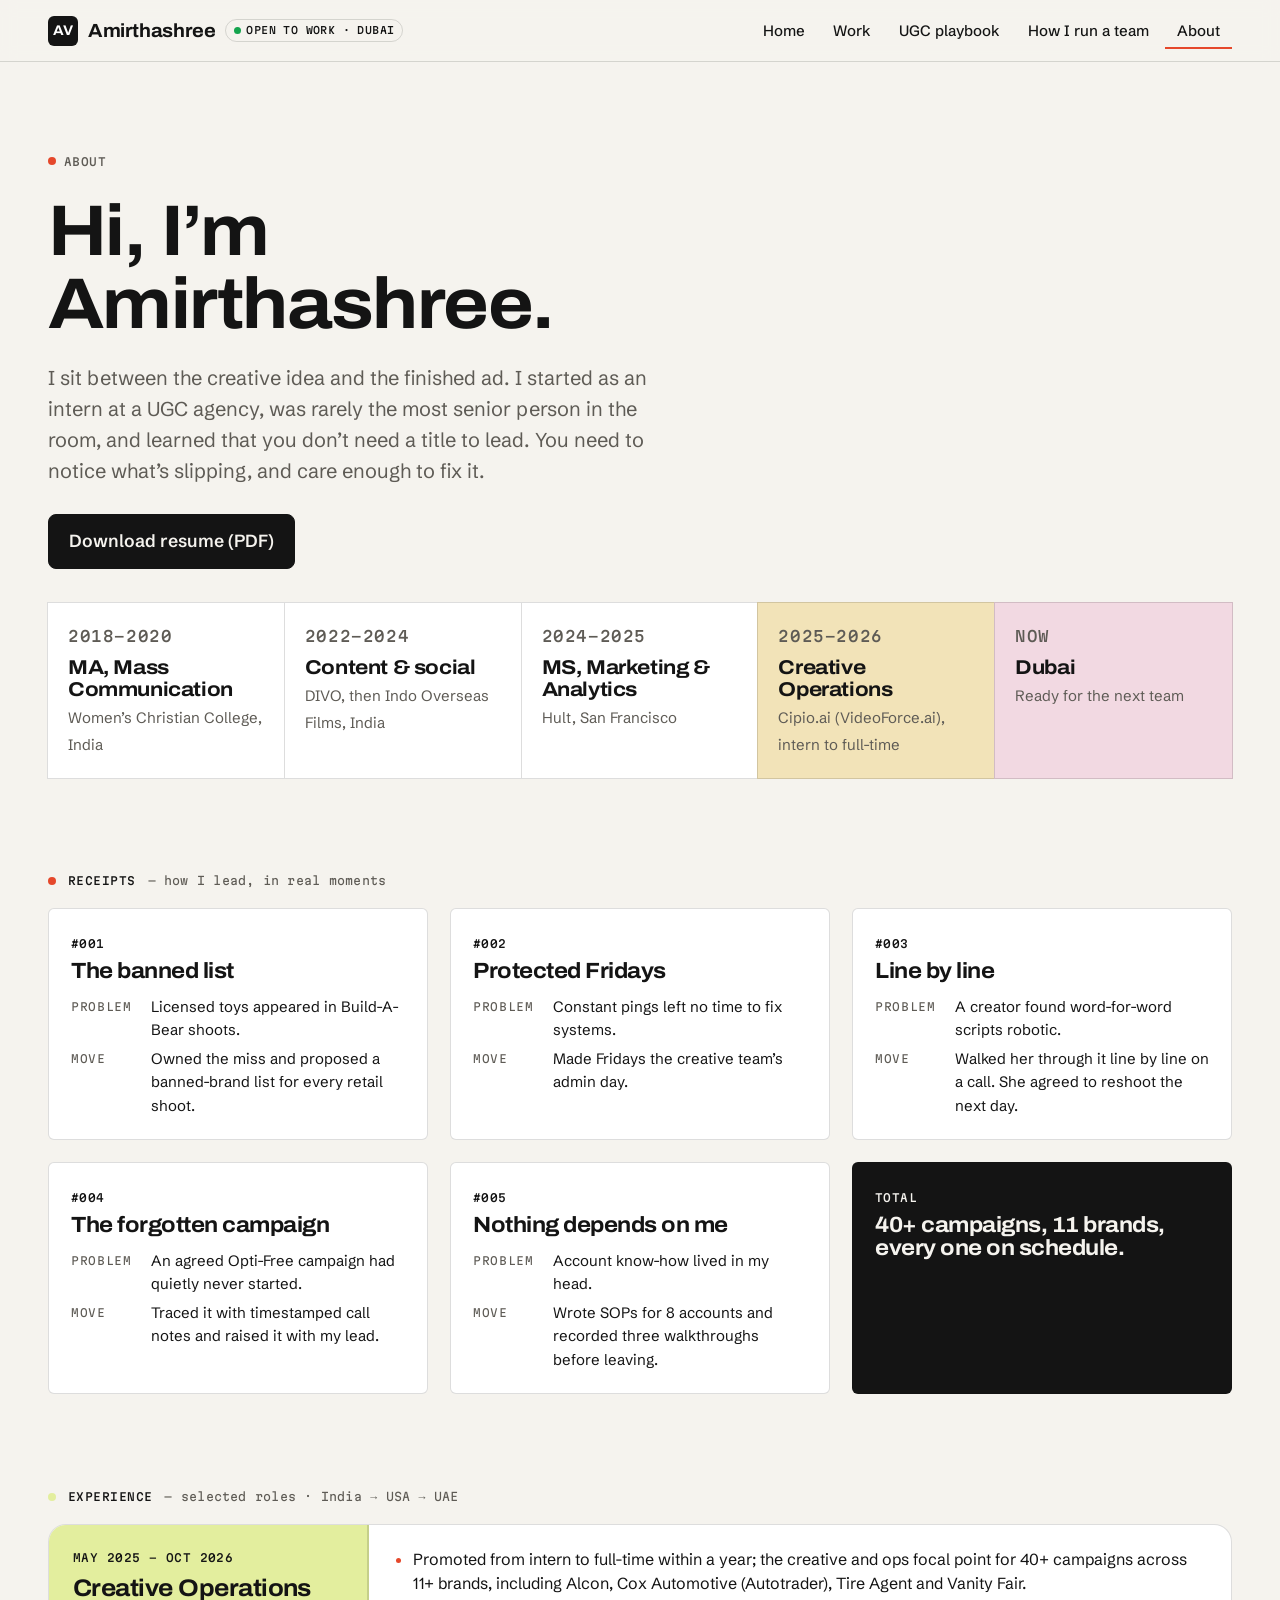
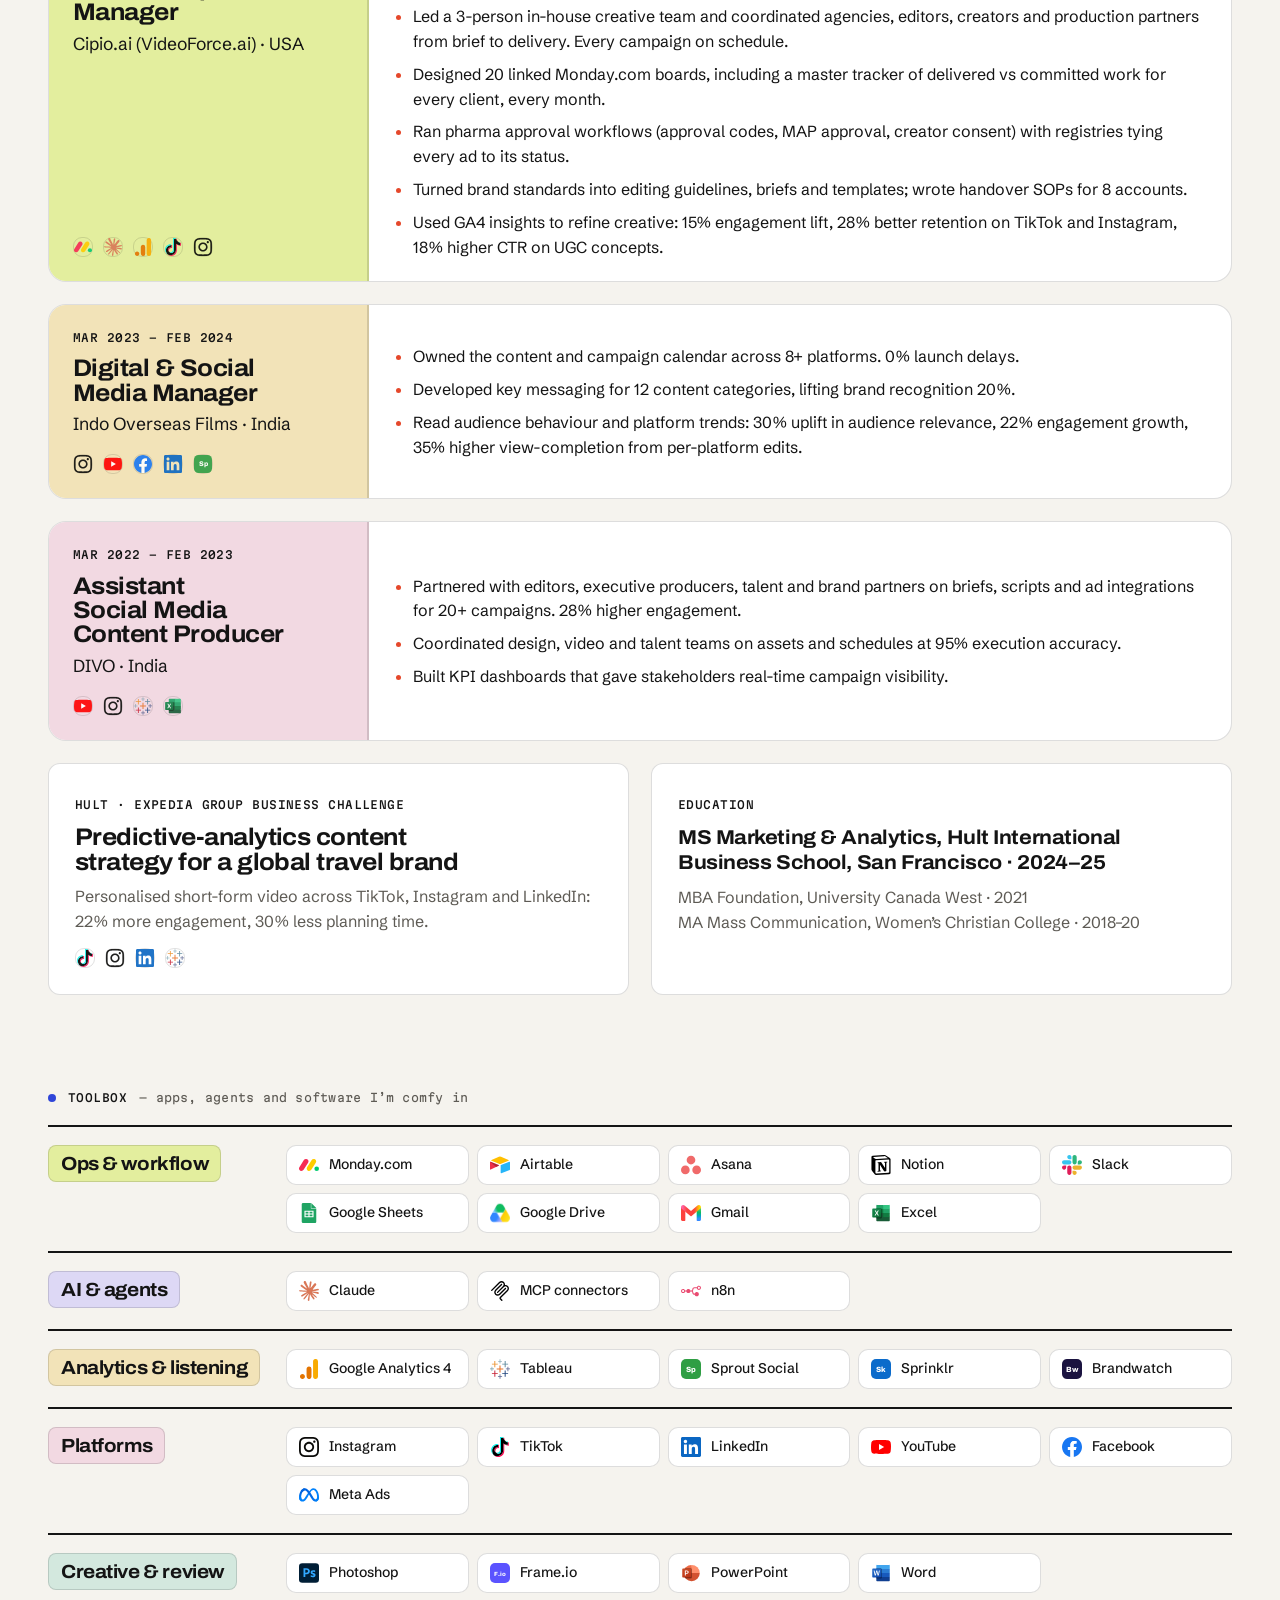
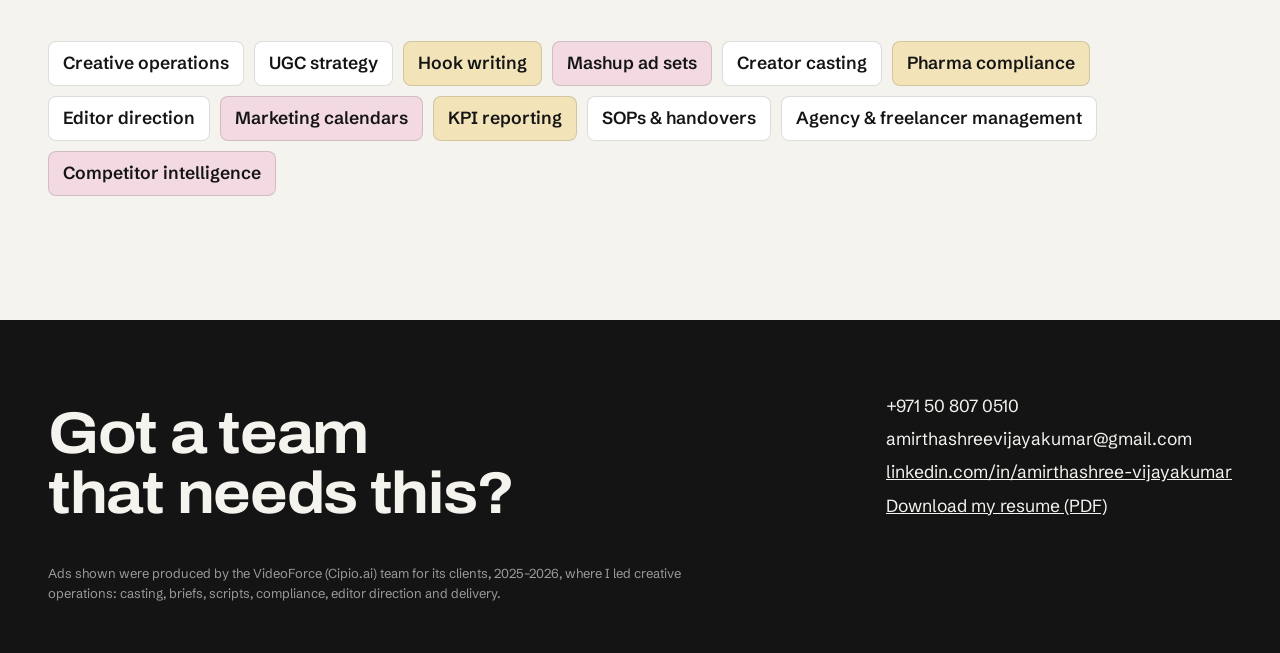
==== commit 069cdda1: "Restore tools; remove only Veeva; keep no years-of-experience label Co-Authored-By: Claude Opus 5.5 " ====
--- a/about.html
+++ b/about.html
@@ -30,7 +30,7 @@
 <main><section><div class="wrap"><span class="sticker" style="background:var(--mint)">About</span>
 <h1 class="big" style="margin-top:22px">Hi, I’m<br>Amirthashree.</h1>
 <p class="lede">I sit between the creative idea and the finished ad. I started as an intern at a UGC agency, was rarely the most senior person in the room, and learned that you don’t need a title to lead. You need to notice what’s slipping, and care enough to fix it.</p>
-<p style="margin-top:28px"><a class="btn" href="resume.pdf?v=3">Download resume (PDF)</a></p>
+<p style="margin-top:28px"><a class="btn" href="resume.pdf?v=4">Download resume (PDF)</a></p>
 <div class="path rv">
  <div><span class="mono">2018–2020</span><b>MA, Mass Communication</b><span>Women’s Christian College, India</span></div>
  <div><span class="mono">2022–2024</span><b>Content &amp; social</b><span>DIVO, then Indo Overseas Films, India</span></div>
@@ -38,13 +38,13 @@
  <div style="background:var(--sun)"><span class="mono">2025–2026</span><b>Creative Operations</b><span>Cipio.ai (VideoForce.ai), intern to full-time</span></div>
  <div style="background:var(--pink)"><span class="mono">Now</span><b>Dubai</b><span>Ready for the next team</span></div>
 </div></div></section>
-<section style="padding-top:10px"><div class="wrap"><div class="kicker"><span class="dot"></span><span class="mono">Receipts</span><span class="hand">how I lead, in real moments</span></div><div class="grid g3"><div class="receipt rv"><span class="mono">#001</span><h3>The banned list</h3><dl><dt>Problem</dt><dd>Licensed toys appeared in Build-A-Bear shoots.</dd><dt>Move</dt><dd>Owned the miss and proposed a banned-brand list for every retail shoot.</dd></dl></div><div class="receipt rv"><span class="mono">#002</span><h3>Protected Fridays</h3><dl><dt>Problem</dt><dd>Constant pings left no time to fix systems.</dd><dt>Move</dt><dd>Made Fridays the creative team’s admin day.</dd></dl></div><div class="receipt rv"><span class="mono">#003</span><h3>Line by line</h3><dl><dt>Problem</dt><dd>A creator found word-for-word scripts robotic.</dd><dt>Move</dt><dd>Walked her through it line by line on a call. She agreed to reshoot the next day.</dd></dl></div><div class="receipt rv"><span class="mono">#004</span><h3>The forgotten campaign</h3><dl><dt>Problem</dt><dd>An agreed Opti-Free campaign had quietly never started.</dd><dt>Move</dt><dd>Traced it with timestamped call notes and raised it with my lead.</dd></dl></div><div class="receipt rv"><span class="mono">#005</span><h3>Nothing depends on me</h3><dl><dt>Problem</dt><dd>Account know-how lived in my head.</dd><dt>Move</dt><dd>Wrote SOPs for 8 accounts and recorded three walkthroughs before leaving.</dd></dl></div><div class="receipt rv" style="background:var(--ink);color:var(--bg);border-style:solid"><span class="mono">Total</span><h3>40+ campaigns, 11 brands, every one on schedule.</h3></div></div></div></section><section style="padding-top:10px"><div class="wrap"><div class="kicker"><span class="dot" style="background:var(--lime)"></span><span class="mono">Experience</span><span class="hand">selected roles · India → USA → UAE</span></div><div class="grid" style="gap:22px"><article class="job rv"><div class="side" style="background:var(--lime)"><span class="mono">May 2025 – Oct 2026</span><h3>Creative Operations Manager</h3><p>Cipio.ai (VideoForce.ai) · USA</p><div style="margin-top:auto;padding-top:16px"><div class="stack"><span class="ico" title="Monday.com"><svg width="20" height="20" viewBox="0 0 256 156" aria-hidden="true"><path fill="#f62b54" d="M31.846 153.489a31.97 31.97 0 0 1-27.86-16.167a30.91 30.91 0 0 1 .875-31.823l57.373-90.096A31.99 31.99 0 0 1 90.556.015a31.93 31.93 0 0 1 27.41 16.896c5.349 10.113 4.68 22.28-1.725 31.774L58.904 138.78a31.98 31.98 0 0 1-27.058 14.709"/><path fill="#fc0" d="M130.256 153.488c-11.572 0-22.22-6.187-27.812-16.13a30.81 30.81 0 0 1 .875-31.737l57.264-89.89A31.94 31.94 0 0 1 188.93.016c11.669.255 22.244 6.782 27.592 16.993a30.81 30.81 0 0 1-2.066 31.92l-57.252 89.889a31.93 31.93 0 0 1-26.948 14.671"/><ellipse cx="226.466" cy="125.324" fill="#00ca72" rx="29.538" ry="28.918"/></svg></span><span class="ico" title="Claude"><svg width="20" height="20" viewBox="0 0 256 257" aria-hidden="true"><path fill="#d97757" d="m50.228 170.321l50.357-28.257l.843-2.463l-.843-1.361h-2.462l-8.426-.518l-28.775-.778l-24.952-1.037l-24.175-1.296l-6.092-1.297L0 125.796l.583-3.759l5.12-3.434l7.324.648l16.202 1.101l24.304 1.685l17.629 1.037l26.118 2.722h4.148l.583-1.685l-1.426-1.037l-1.101-1.037l-25.147-17.045l-27.22-18.017l-14.258-10.37l-7.713-5.25l-3.888-4.925l-1.685-10.758l7-7.713l9.397.649l2.398.648l9.527 7.323l20.35 15.75L94.817 91.9l3.889 3.24l1.555-1.102l.195-.777l-1.75-2.917l-14.453-26.118l-15.425-26.572l-6.87-11.018l-1.814-6.61c-.648-2.723-1.102-4.991-1.102-7.778l7.972-10.823L71.42 0l10.63 1.426l4.472 3.888l6.61 15.101l10.694 23.786l16.591 32.34l4.861 9.592l2.592 8.879l.973 2.722h1.685v-1.556l1.36-18.211l2.528-22.36l2.463-28.776l.843-8.1l4.018-9.722l7.971-5.25l6.222 2.981l5.12 7.324l-.713 4.73l-3.046 19.768l-5.962 30.98l-3.889 20.739h2.268l2.593-2.593l10.499-13.934l17.628-22.036l7.778-8.749l9.073-9.657l5.833-4.601h11.018l8.1 12.055l-3.628 12.443l-11.342 14.388l-9.398 12.184l-13.48 18.147l-8.426 14.518l.778 1.166l2.01-.194l30.46-6.481l16.462-2.982l19.637-3.37l8.88 4.148l.971 4.213l-3.5 8.62l-20.998 5.184l-24.628 4.926l-36.682 8.685l-.454.324l.519.648l16.526 1.555l7.065.389h17.304l32.21 2.398l8.426 5.574l5.055 6.805l-.843 5.184l-12.962 6.611l-17.498-4.148l-40.83-9.721l-14-3.5h-1.944v1.167l11.666 11.406l21.387 19.314l26.767 24.887l1.36 6.157l-3.434 4.86l-3.63-.518l-23.526-17.693l-9.073-7.972l-20.545-17.304h-1.36v1.814l4.73 6.935l25.017 37.59l1.296 11.536l-1.814 3.76l-6.481 2.268l-7.13-1.297l-14.647-20.544l-15.1-23.138l-12.185-20.739l-1.49.843l-7.194 77.448l-3.37 3.953l-7.778 2.981l-6.48-4.925l-3.436-7.972l3.435-15.749l4.148-20.544l3.37-16.333l3.046-20.285l1.815-6.74l-.13-.454l-1.49.194l-15.295 20.999l-23.267 31.433l-18.406 19.702l-4.407 1.75l-7.648-3.954l.713-7.064l4.277-6.286l25.47-32.405l15.36-20.092l9.917-11.6l-.065-1.686h-.583L44.07 198.125l-12.055 1.555l-5.185-4.86l.648-7.972l2.463-2.593l20.35-13.999z"/></svg></span><span class="ico" title="Frame.io"><svg width="20" height="20" viewBox="0 0 40 40" aria-hidden="true"><rect width="40" height="40" rx="10" fill="#5B53FF"/><text x="20" y="25.5" text-anchor="middle" font-family="Archivo,Arial,sans-serif" font-weight="800" font-size="12" fill="#fff">F.io</text></svg></span><span class="ico" title="TikTok"><svg width="20" height="20" viewBox="0 0 256 290" aria-hidden="true"><path fill="#ff004f" d="M189.72 104.421c18.678 13.345 41.56 21.197 66.273 21.197v-47.53a67 67 0 0 1-13.918-1.456v37.413c-24.711 0-47.59-7.851-66.272-21.195v96.996c0 48.523-39.356 87.855-87.9 87.855c-18.113 0-34.949-5.473-48.934-14.86c15.962 16.313 38.222 26.432 62.848 26.432c48.548 0 87.905-39.332 87.905-87.857v-96.995zm17.17-47.952c-9.546-10.423-15.814-23.893-17.17-38.785v-6.113h-13.189c3.32 18.927 14.644 35.097 30.358 44.898M69.673 225.607a40 40 0 0 1-8.203-24.33c0-22.192 18.001-40.186 40.21-40.186a40.3 40.3 0 0 1 12.197 1.883v-48.593c-4.61-.631-9.262-.9-13.912-.801v37.822a40.3 40.3 0 0 0-12.203-1.882c-22.208 0-40.208 17.992-40.208 40.187c0 15.694 8.997 29.281 22.119 35.9"/><path d="M175.803 92.849c18.683 13.344 41.56 21.195 66.272 21.195V76.631c-13.794-2.937-26.005-10.141-35.186-20.162c-15.715-9.802-27.038-25.972-30.358-44.898h-34.643v189.843c-.079 22.132-18.049 40.052-40.21 40.052c-13.058 0-24.66-6.221-32.007-15.86c-13.12-6.618-22.118-20.206-22.118-35.898c0-22.193 18-40.187 40.208-40.187c4.255 0 8.356.662 12.203 1.882v-37.822c-47.692.985-86.047 39.933-86.047 87.834c0 23.912 9.551 45.589 25.053 61.428c13.985 9.385 30.82 14.86 48.934 14.86c48.545 0 87.9-39.335 87.9-87.857z"/><path fill="#00f2ea" d="M242.075 76.63V66.516a66.3 66.3 0 0 1-35.186-10.047a66.47 66.47 0 0 0 35.186 20.163M176.53 11.57a68 68 0 0 1-.728-5.457V0h-47.834v189.845c-.076 22.13-18.046 40.05-40.208 40.05a40.06 40.06 0 0 1-18.09-4.287c7.347 9.637 18.949 15.857 32.007 15.857c22.16 0 40.132-17.918 40.21-40.05V11.571zM99.966 113.58v-10.769a89 89 0 0 0-12.061-.818C39.355 101.993 0 141.327 0 189.845c0 30.419 15.467 57.227 38.971 72.996c-15.502-15.838-25.053-37.516-25.053-61.427c0-47.9 38.354-86.848 86.048-87.833"/></svg></span><span class="ico" title="Instagram"><svg width="20" height="20" viewBox="0 0 256 256" aria-hidden="true"><path fill="#0a0a08" d="M128 23.064c34.177 0 38.225.13 51.722.745c12.48.57 19.258 2.655 23.769 4.408c5.974 2.322 10.238 5.096 14.717 9.575s7.253 8.743 9.575 14.717c1.753 4.511 3.838 11.289 4.408 23.768c.615 13.498.745 17.546.745 51.723s-.13 38.226-.745 51.723c-.57 12.48-2.655 19.257-4.408 23.768c-2.322 5.974-5.096 10.239-9.575 14.718s-8.743 7.253-14.717 9.574c-4.511 1.753-11.289 3.839-23.769 4.408c-13.495.616-17.543.746-51.722.746s-38.228-.13-51.723-.746c-12.48-.57-19.257-2.655-23.768-4.408c-5.974-2.321-10.239-5.095-14.718-9.574c-4.479-4.48-7.253-8.744-9.574-14.718c-1.753-4.51-3.839-11.288-4.408-23.768c-.616-13.497-.746-17.545-.746-51.723s.13-38.225.746-51.722c.57-12.48 2.655-19.258 4.408-23.769c2.321-5.974 5.095-10.238 9.574-14.717c4.48-4.48 8.744-7.253 14.718-9.575c4.51-1.753 11.288-3.838 23.768-4.408c13.497-.615 17.545-.745 51.723-.745M128 0C93.237 0 88.878.147 75.226.77c-13.625.622-22.93 2.786-31.071 5.95c-8.418 3.271-15.556 7.648-22.672 14.764S9.991 35.738 6.72 44.155C3.555 52.297 1.392 61.602.77 75.226C.147 88.878 0 93.237 0 128s.147 39.122.77 52.774c.622 13.625 2.785 22.93 5.95 31.071c3.27 8.417 7.647 15.556 14.763 22.672s14.254 11.492 22.672 14.763c8.142 3.165 17.446 5.328 31.07 5.95c13.653.623 18.012.77 52.775.77s39.122-.147 52.774-.77c13.624-.622 22.929-2.785 31.07-5.95c8.418-3.27 15.556-7.647 22.672-14.763s11.493-14.254 14.764-22.672c3.164-8.142 5.328-17.446 5.95-31.07c.623-13.653.77-18.012.77-52.775s-.147-39.122-.77-52.774c-.622-13.624-2.786-22.929-5.95-31.07c-3.271-8.418-7.648-15.556-14.764-22.672S220.262 9.99 211.845 6.72c-8.142-3.164-17.447-5.328-31.071-5.95C167.122.147 162.763 0 128 0m0 62.27c-36.302 0-65.73 29.43-65.73 65.73s29.428 65.73 65.73 65.73c36.301 0 65.73-29.428 65.73-65.73c0-36.301-29.429-65.73-65.73-65.73m0 108.397c-23.564 0-42.667-19.103-42.667-42.667S104.436 85.333 128 85.333s42.667 19.103 42.667 42.667s-19.103 42.667-42.667 42.667m83.686-110.994c0 8.484-6.876 15.36-15.36 15.36s-15.36-6.876-15.36-15.36s6.877-15.36 15.36-15.36s15.36 6.877 15.36 15.36"/></svg></span></div></div></div><ul><li>Promoted from intern to full-time within a year; the creative and ops focal point for 40+ campaigns across 11+ brands, including Alcon, Cox Automotive (Autotrader), Tire Agent and Vanity Fair.</li><li>Led a 3-person in-house creative team and coordinated agencies, editors, creators and production partners from brief to delivery. Every campaign on schedule.</li><li>Designed 20 linked Monday.com boards, including a master tracker of delivered vs committed work for every client, every month.</li><li>Ran pharma approval workflows (Veeva codes, MAP approval, creator consent) with registries tying every ad to its status.</li><li>Turned brand standards into editing guidelines, briefs and templates; wrote handover SOPs for 8 accounts.</li><li>Refined creative from performance insights: 15% engagement lift, 28% better retention on TikTok and Instagram, 18% higher CTR on UGC concepts.</li></ul></article><article class="job rv"><div class="side" style="background:var(--sun)"><span class="mono">Mar 2023 – Feb 2024</span><h3>Digital &amp; Social Media Manager</h3><p>Indo Overseas Films · India</p><div style="margin-top:auto;padding-top:16px"><div class="stack"><span class="ico" title="Instagram"><svg width="20" height="20" viewBox="0 0 256 256" aria-hidden="true"><path fill="#0a0a08" d="M128 23.064c34.177 0 38.225.13 51.722.745c12.48.57 19.258 2.655 23.769 4.408c5.974 2.322 10.238 5.096 14.717 9.575s7.253 8.743 9.575 14.717c1.753 4.511 3.838 11.289 4.408 23.768c.615 13.498.745 17.546.745 51.723s-.13 38.226-.745 51.723c-.57 12.48-2.655 19.257-4.408 23.768c-2.322 5.974-5.096 10.239-9.575 14.718s-8.743 7.253-14.717 9.574c-4.511 1.753-11.289 3.839-23.769 4.408c-13.495.616-17.543.746-51.722.746s-38.228-.13-51.723-.746c-12.48-.57-19.257-2.655-23.768-4.408c-5.974-2.321-10.239-5.095-14.718-9.574c-4.479-4.48-7.253-8.744-9.574-14.718c-1.753-4.51-3.839-11.288-4.408-23.768c-.616-13.497-.746-17.545-.746-51.723s.13-38.225.746-51.722c.57-12.48 2.655-19.258 4.408-23.769c2.321-5.974 5.095-10.238 9.574-14.717c4.48-4.48 8.744-7.253 14.718-9.575c4.51-1.753 11.288-3.838 23.768-4.408c13.497-.615 17.545-.745 51.723-.745M128 0C93.237 0 88.878.147 75.226.77c-13.625.622-22.93 2.786-31.071 5.95c-8.418 3.271-15.556 7.648-22.672 14.764S9.991 35.738 6.72 44.155C3.555 52.297 1.392 61.602.77 75.226C.147 88.878 0 93.237 0 128s.147 39.122.77 52.774c.622 13.625 2.785 22.93 5.95 31.071c3.27 8.417 7.647 15.556 14.763 22.672s14.254 11.492 22.672 14.763c8.142 3.165 17.446 5.328 31.07 5.95c13.653.623 18.012.77 52.775.77s39.122-.147 52.774-.77c13.624-.622 22.929-2.785 31.07-5.95c8.418-3.27 15.556-7.647 22.672-14.763s11.493-14.254 14.764-22.672c3.164-8.142 5.328-17.446 5.95-31.07c.623-13.653.77-18.012.77-52.775s-.147-39.122-.77-52.774c-.622-13.624-2.786-22.929-5.95-31.07c-3.271-8.418-7.648-15.556-14.764-22.672S220.262 9.99 211.845 6.72c-8.142-3.164-17.447-5.328-31.071-5.95C167.122.147 162.763 0 128 0m0 62.27c-36.302 0-65.73 29.43-65.73 65.73s29.428 65.73 65.73 65.73c36.301 0 65.73-29.428 65.73-65.73c0-36.301-29.429-65.73-65.73-65.73m0 108.397c-23.564 0-42.667-19.103-42.667-42.667S104.436 85.333 128 85.333s42.667 19.103 42.667 42.667s-19.103 42.667-42.667 42.667m83.686-110.994c0 8.484-6.876 15.36-15.36 15.36s-15.36-6.876-15.36-15.36s6.877-15.36 15.36-15.36s15.36 6.877 15.36 15.36"/></svg></span><span class="ico" title="YouTube"><svg width="20" height="20" viewBox="0 0 256 180" aria-hidden="true"><path fill="red" d="M250.346 28.075A32.18 32.18 0 0 0 227.69 5.418C207.824 0 127.87 0 127.87 0S47.912.164 28.046 5.582A32.18 32.18 0 0 0 5.39 28.24c-6.009 35.298-8.34 89.084.165 122.97a32.18 32.18 0 0 0 22.656 22.657c19.866 5.418 99.822 5.418 99.822 5.418s79.955 0 99.82-5.418a32.18 32.18 0 0 0 22.657-22.657c6.338-35.348 8.291-89.1-.164-123.134"/><path fill="#fff" d="m102.421 128.06l66.328-38.418l-66.328-38.418z"/></svg></span><span class="ico" title="Facebook"><svg width="20" height="20" viewBox="0 0 256 256" aria-hidden="true"><path fill="#1877f2" d="M256 128C256 57.308 198.692 0 128 0S0 57.308 0 128c0 63.888 46.808 116.843 108 126.445V165H75.5v-37H108V99.8c0-32.08 19.11-49.8 48.348-49.8C170.352 50 185 52.5 185 52.5V84h-16.14C152.959 84 148 93.867 148 103.99V128h35.5l-5.675 37H148v89.445c61.192-9.602 108-62.556 108-126.445"/><path fill="#fff" d="m177.825 165l5.675-37H148v-24.01C148 93.866 152.959 84 168.86 84H185V52.5S170.352 50 156.347 50C127.11 50 108 67.72 108 99.8V128H75.5v37H108v89.445A129 129 0 0 0 128 256a129 129 0 0 0 20-1.555V165z"/></svg></span><span class="ico" title="LinkedIn"><svg width="20" height="20" viewBox="0 0 256 256" aria-hidden="true"><path fill="#0a66c2" d="M218.123 218.127h-37.931v-59.403c0-14.165-.253-32.4-19.728-32.4c-19.756 0-22.779 15.434-22.779 31.369v60.43h-37.93V95.967h36.413v16.694h.51a39.91 39.91 0 0 1 35.928-19.733c38.445 0 45.533 25.288 45.533 58.186zM56.955 79.27c-12.157.002-22.014-9.852-22.016-22.009s9.851-22.014 22.008-22.016c12.157-.003 22.014 9.851 22.016 22.008A22.013 22.013 0 0 1 56.955 79.27m18.966 138.858H37.95V95.967h37.97zM237.033.018H18.89C8.58-.098.125 8.161-.001 18.471v219.053c.122 10.315 8.576 18.582 18.89 18.474h218.144c10.336.128 18.823-8.139 18.966-18.474V18.454c-.147-10.33-8.635-18.588-18.966-18.453"/></svg></span></div></div></div><ul><li>Owned the content and campaign calendar across 8+ platforms. 0% launch delays.</li><li>Developed key messaging for 12 content categories, lifting brand recognition 20%.</li><li>Read audience behaviour and platform trends: 30% uplift in audience relevance, 22% engagement growth, 35% higher view-completion from per-platform edits.</li></ul></article><article class="job rv"><div class="side" style="background:var(--pink)"><span class="mono">Mar 2022 – Feb 2023</span><h3>Assistant Social Media Content Producer</h3><p>DIVO · India</p><div style="margin-top:auto;padding-top:16px"><div class="stack"><span class="ico" title="YouTube"><svg width="20" height="20" viewBox="0 0 256 180" aria-hidden="true"><path fill="red" d="M250.346 28.075A32.18 32.18 0 0 0 227.69 5.418C207.824 0 127.87 0 127.87 0S47.912.164 28.046 5.582A32.18 32.18 0 0 0 5.39 28.24c-6.009 35.298-8.34 89.084.165 122.97a32.18 32.18 0 0 0 22.656 22.657c19.866 5.418 99.822 5.418 99.822 5.418s79.955 0 99.82-5.418a32.18 32.18 0 0 0 22.657-22.657c6.338-35.348 8.291-89.1-.164-123.134"/><path fill="#fff" d="m102.421 128.06l66.328-38.418l-66.328-38.418z"/></svg></span><span class="ico" title="Instagram"><svg width="20" height="20" viewBox="0 0 256 256" aria-hidden="true"><path fill="#0a0a08" d="M128 23.064c34.177 0 38.225.13 51.722.745c12.48.57 19.258 2.655 23.769 4.408c5.974 2.322 10.238 5.096 14.717 9.575s7.253 8.743 9.575 14.717c1.753 4.511 3.838 11.289 4.408 23.768c.615 13.498.745 17.546.745 51.723s-.13 38.226-.745 51.723c-.57 12.48-2.655 19.257-4.408 23.768c-2.322 5.974-5.096 10.239-9.575 14.718s-8.743 7.253-14.717 9.574c-4.511 1.753-11.289 3.839-23.769 4.408c-13.495.616-17.543.746-51.722.746s-38.228-.13-51.723-.746c-12.48-.57-19.257-2.655-23.768-4.408c-5.974-2.321-10.239-5.095-14.718-9.574c-4.479-4.48-7.253-8.744-9.574-14.718c-1.753-4.51-3.839-11.288-4.408-23.768c-.616-13.497-.746-17.545-.746-51.723s.13-38.225.746-51.722c.57-12.48 2.655-19.258 4.408-23.769c2.321-5.974 5.095-10.238 9.574-14.717c4.48-4.48 8.744-7.253 14.718-9.575c4.51-1.753 11.288-3.838 23.768-4.408c13.497-.615 17.545-.745 51.723-.745M128 0C93.237 0 88.878.147 75.226.77c-13.625.622-22.93 2.786-31.071 5.95c-8.418 3.271-15.556 7.648-22.672 14.764S9.991 35.738 6.72 44.155C3.555 52.297 1.392 61.602.77 75.226C.147 88.878 0 93.237 0 128s.147 39.122.77 52.774c.622 13.625 2.785 22.93 5.95 31.071c3.27 8.417 7.647 15.556 14.763 22.672s14.254 11.492 22.672 14.763c8.142 3.165 17.446 5.328 31.07 5.95c13.653.623 18.012.77 52.775.77s39.122-.147 52.774-.77c13.624-.622 22.929-2.785 31.07-5.95c8.418-3.27 15.556-7.647 22.672-14.763s11.493-14.254 14.764-22.672c3.164-8.142 5.328-17.446 5.95-31.07c.623-13.653.77-18.012.77-52.775s-.147-39.122-.77-52.774c-.622-13.624-2.786-22.929-5.95-31.07c-3.271-8.418-7.648-15.556-14.764-22.672S220.262 9.99 211.845 6.72c-8.142-3.164-17.447-5.328-31.071-5.95C167.122.147 162.763 0 128 0m0 62.27c-36.302 0-65.73 29.43-65.73 65.73s29.428 65.73 65.73 65.73c36.301 0 65.73-29.428 65.73-65.73c0-36.301-29.429-65.73-65.73-65.73m0 108.397c-23.564 0-42.667-19.103-42.667-42.667S104.436 85.333 128 85.333s42.667 19.103 42.667 42.667s-19.103 42.667-42.667 42.667m83.686-110.994c0 8.484-6.876 15.36-15.36 15.36s-15.36-6.876-15.36-15.36s6.877-15.36 15.36-15.36s15.36 6.877 15.36 15.36"/></svg></span><span class="ico" title="Tableau"><svg width="20" height="20" viewBox="0 0 256 251" aria-hidden="true"><path fill="#7099a6" d="M123.929 11.593v11.641h-20.82v7.571h20.82v23.186h8.139V30.805h21.341v-7.571h-21.341V0h-8.139z"/><path fill="#eb912c" d="M55.884 41.121v16.893H24.369v10.599h31.515v34.307h11.688V68.613H99.56V58.014H67.572V24.228H55.884z"/><path fill="#59879b" d="M187.953 41.121v16.893h-31.515v11.12h31.515v33.786h12.161V69.134h31.514v-11.12h-31.514V24.228h-12.161z"/><path fill="#e8762c" d="M120.901 98.661v18.928H85.837v14.101h35.064v37.855h14.196V131.69h35.063v-14.101h-35.063V79.733h-14.196z"/><path fill="#5b6591" d="M224.01 108.219v11.878h-21.341v9.605h21.341v23.707h10.647v-23.707h21.341v-9.605h-21.341V96.39H224.01z"/><path fill="#7099a6" d="M20.821 109.26v11.357H0v8.044h20.821v22.714h8.138v-22.714l21.341-.757v-7.287H28.959V97.904h-8.138z"/><path fill="#c72035" d="M55.884 162.731v16.893H24.369v11.12h31.515v33.786h12.161v-33.786H99.56v-11.12H68.045v-33.786H55.884z"/><path fill="#1f447e" d="M187.953 162.731v16.893h-31.515v10.6h31.515v34.306h12.161v-34.306h31.514v-10.6h-31.514v-33.786h-12.161z"/><path fill="#5b6591" d="M122.936 205.65v11.83h-21.341v9.606h21.341v23.707h10.647v-23.707h21.341v-9.606h-21.341v-23.707h-10.647z"/></svg></span><span class="ico" title="Excel"><svg width="20" height="20" viewBox="0 0 32 32" aria-hidden="true"><defs><linearGradient id="SVGSuUii0pt" x1="4.494" x2="13.832" y1="-2092.086" y2="-2075.914" gradientTransform="translate(0 2100)" gradientUnits="userSpaceOnUse"><stop offset="0" stop-color="#18884f"/><stop offset=".5" stop-color="#117e43"/><stop offset="1" stop-color="#0b6631"/></linearGradient></defs><path fill="#185c37" d="M19.581 15.35L8.512 13.4v14.409A1.19 1.19 0 0 0 9.705 29h19.1A1.19 1.19 0 0 0 30 27.809V22.5Z"/><path fill="#21a366" d="M19.581 3H9.705a1.19 1.19 0 0 0-1.193 1.191V9.5L19.581 16l5.861 1.95L30 16V9.5Z"/><path fill="#107c41" d="M8.512 9.5h11.069V16H8.512Z"/><path d="M16.434 8.2H8.512v16.25h7.922a1.2 1.2 0 0 0 1.194-1.191V9.391A1.2 1.2 0 0 0 16.434 8.2" opacity=".1"/><path d="M15.783 8.85H8.512V25.1h7.271a1.2 1.2 0 0 0 1.194-1.191V10.041a1.2 1.2 0 0 0-1.194-1.191" opacity=".2"/><path d="M15.783 8.85H8.512V23.8h7.271a1.2 1.2 0 0 0 1.194-1.191V10.041a1.2 1.2 0 0 0-1.194-1.191" opacity=".2"/><path d="M15.132 8.85h-6.62V23.8h6.62a1.2 1.2 0 0 0 1.194-1.191V10.041a1.2 1.2 0 0 0-1.194-1.191" opacity=".2"/><path fill="url(#SVGSuUii0pt)" d="M3.194 8.85h11.938a1.193 1.193 0 0 1 1.194 1.191v11.918a1.193 1.193 0 0 1-1.194 1.191H3.194A1.19 1.19 0 0 1 2 21.959V10.041A1.19 1.19 0 0 1 3.194 8.85"/><path fill="#fff" d="m5.7 19.873l2.511-3.884l-2.3-3.862h1.847L9.013 14.6c.116.234.2.408.238.524h.017q.123-.281.26-.546l1.342-2.447h1.7l-2.359 3.84l2.419 3.905h-1.809l-1.45-2.711A2.4 2.4 0 0 1 9.2 16.8h-.024a1.7 1.7 0 0 1-.168.351l-1.493 2.722Z"/><path fill="#33c481" d="M28.806 3h-9.225v6.5H30V4.191A1.19 1.19 0 0 0 28.806 3"/><path fill="#107c41" d="M19.581 16H30v6.5H19.581Z"/></svg></span></div></div></div><ul><li>Partnered with editors, executive producers, talent and brand partners on briefs, scripts and ad integrations for 20+ campaigns. 28% higher engagement.</li><li>Coordinated design, video and talent teams on assets and schedules at 95% execution accuracy.</li><li>Built KPI dashboards that gave stakeholders real-time campaign visibility.</li></ul></article></div>
+<section style="padding-top:10px"><div class="wrap"><div class="kicker"><span class="dot"></span><span class="mono">Receipts</span><span class="hand">how I lead, in real moments</span></div><div class="grid g3"><div class="receipt rv"><span class="mono">#001</span><h3>The banned list</h3><dl><dt>Problem</dt><dd>Licensed toys appeared in Build-A-Bear shoots.</dd><dt>Move</dt><dd>Owned the miss and proposed a banned-brand list for every retail shoot.</dd></dl></div><div class="receipt rv"><span class="mono">#002</span><h3>Protected Fridays</h3><dl><dt>Problem</dt><dd>Constant pings left no time to fix systems.</dd><dt>Move</dt><dd>Made Fridays the creative team’s admin day.</dd></dl></div><div class="receipt rv"><span class="mono">#003</span><h3>Line by line</h3><dl><dt>Problem</dt><dd>A creator found word-for-word scripts robotic.</dd><dt>Move</dt><dd>Walked her through it line by line on a call. She agreed to reshoot the next day.</dd></dl></div><div class="receipt rv"><span class="mono">#004</span><h3>The forgotten campaign</h3><dl><dt>Problem</dt><dd>An agreed Opti-Free campaign had quietly never started.</dd><dt>Move</dt><dd>Traced it with timestamped call notes and raised it with my lead.</dd></dl></div><div class="receipt rv"><span class="mono">#005</span><h3>Nothing depends on me</h3><dl><dt>Problem</dt><dd>Account know-how lived in my head.</dd><dt>Move</dt><dd>Wrote SOPs for 8 accounts and recorded three walkthroughs before leaving.</dd></dl></div><div class="receipt rv" style="background:var(--ink);color:var(--bg);border-style:solid"><span class="mono">Total</span><h3>40+ campaigns, 11 brands, every one on schedule.</h3></div></div></div></section><section style="padding-top:10px"><div class="wrap"><div class="kicker"><span class="dot" style="background:var(--lime)"></span><span class="mono">Experience</span><span class="hand">selected roles · India → USA → UAE</span></div><div class="grid" style="gap:22px"><article class="job rv"><div class="side" style="background:var(--lime)"><span class="mono">May 2025 – Oct 2026</span><h3>Creative Operations Manager</h3><p>Cipio.ai (VideoForce.ai) · USA</p><div style="margin-top:auto;padding-top:16px"><div class="stack"><span class="ico" title="Monday.com"><svg width="20" height="20" viewBox="0 0 256 156" aria-hidden="true"><path fill="#f62b54" d="M31.846 153.489a31.97 31.97 0 0 1-27.86-16.167a30.91 30.91 0 0 1 .875-31.823l57.373-90.096A31.99 31.99 0 0 1 90.556.015a31.93 31.93 0 0 1 27.41 16.896c5.349 10.113 4.68 22.28-1.725 31.774L58.904 138.78a31.98 31.98 0 0 1-27.058 14.709"/><path fill="#fc0" d="M130.256 153.488c-11.572 0-22.22-6.187-27.812-16.13a30.81 30.81 0 0 1 .875-31.737l57.264-89.89A31.94 31.94 0 0 1 188.93.016c11.669.255 22.244 6.782 27.592 16.993a30.81 30.81 0 0 1-2.066 31.92l-57.252 89.889a31.93 31.93 0 0 1-26.948 14.671"/><ellipse cx="226.466" cy="125.324" fill="#00ca72" rx="29.538" ry="28.918"/></svg></span><span class="ico" title="Claude"><svg width="20" height="20" viewBox="0 0 256 257" aria-hidden="true"><path fill="#d97757" d="m50.228 170.321l50.357-28.257l.843-2.463l-.843-1.361h-2.462l-8.426-.518l-28.775-.778l-24.952-1.037l-24.175-1.296l-6.092-1.297L0 125.796l.583-3.759l5.12-3.434l7.324.648l16.202 1.101l24.304 1.685l17.629 1.037l26.118 2.722h4.148l.583-1.685l-1.426-1.037l-1.101-1.037l-25.147-17.045l-27.22-18.017l-14.258-10.37l-7.713-5.25l-3.888-4.925l-1.685-10.758l7-7.713l9.397.649l2.398.648l9.527 7.323l20.35 15.75L94.817 91.9l3.889 3.24l1.555-1.102l.195-.777l-1.75-2.917l-14.453-26.118l-15.425-26.572l-6.87-11.018l-1.814-6.61c-.648-2.723-1.102-4.991-1.102-7.778l7.972-10.823L71.42 0l10.63 1.426l4.472 3.888l6.61 15.101l10.694 23.786l16.591 32.34l4.861 9.592l2.592 8.879l.973 2.722h1.685v-1.556l1.36-18.211l2.528-22.36l2.463-28.776l.843-8.1l4.018-9.722l7.971-5.25l6.222 2.981l5.12 7.324l-.713 4.73l-3.046 19.768l-5.962 30.98l-3.889 20.739h2.268l2.593-2.593l10.499-13.934l17.628-22.036l7.778-8.749l9.073-9.657l5.833-4.601h11.018l8.1 12.055l-3.628 12.443l-11.342 14.388l-9.398 12.184l-13.48 18.147l-8.426 14.518l.778 1.166l2.01-.194l30.46-6.481l16.462-2.982l19.637-3.37l8.88 4.148l.971 4.213l-3.5 8.62l-20.998 5.184l-24.628 4.926l-36.682 8.685l-.454.324l.519.648l16.526 1.555l7.065.389h17.304l32.21 2.398l8.426 5.574l5.055 6.805l-.843 5.184l-12.962 6.611l-17.498-4.148l-40.83-9.721l-14-3.5h-1.944v1.167l11.666 11.406l21.387 19.314l26.767 24.887l1.36 6.157l-3.434 4.86l-3.63-.518l-23.526-17.693l-9.073-7.972l-20.545-17.304h-1.36v1.814l4.73 6.935l25.017 37.59l1.296 11.536l-1.814 3.76l-6.481 2.268l-7.13-1.297l-14.647-20.544l-15.1-23.138l-12.185-20.739l-1.49.843l-7.194 77.448l-3.37 3.953l-7.778 2.981l-6.48-4.925l-3.436-7.972l3.435-15.749l4.148-20.544l3.37-16.333l3.046-20.285l1.815-6.74l-.13-.454l-1.49.194l-15.295 20.999l-23.267 31.433l-18.406 19.702l-4.407 1.75l-7.648-3.954l.713-7.064l4.277-6.286l25.47-32.405l15.36-20.092l9.917-11.6l-.065-1.686h-.583L44.07 198.125l-12.055 1.555l-5.185-4.86l.648-7.972l2.463-2.593l20.35-13.999z"/></svg></span><span class="ico" title="Google Analytics 4"><svg width="20" height="20" viewBox="0 0 256 284" aria-hidden="true"><path fill="#f9ab00" d="M256.003 247.933a35.224 35.224 0 0 1-39.376 35.161c-18.044-2.67-31.266-18.371-30.826-36.606V36.845C185.365 18.591 198.62 2.881 216.687.24a35.22 35.22 0 0 1 39.316 35.16z"/><path fill="#e37400" d="M35.101 213.193c19.386 0 35.101 15.716 35.101 35.101c0 19.386-15.715 35.101-35.101 35.101S0 267.68 0 248.295s15.715-35.102 35.101-35.102m92.358-106.387c-19.477 1.068-34.59 17.406-34.137 36.908v94.285c0 25.588 11.259 41.122 27.755 44.433a35.16 35.16 0 0 0 42.146-34.56V142.089a35.22 35.22 0 0 0-35.764-35.282"/></svg></span><span class="ico" title="TikTok"><svg width="20" height="20" viewBox="0 0 256 290" aria-hidden="true"><path fill="#ff004f" d="M189.72 104.421c18.678 13.345 41.56 21.197 66.273 21.197v-47.53a67 67 0 0 1-13.918-1.456v37.413c-24.711 0-47.59-7.851-66.272-21.195v96.996c0 48.523-39.356 87.855-87.9 87.855c-18.113 0-34.949-5.473-48.934-14.86c15.962 16.313 38.222 26.432 62.848 26.432c48.548 0 87.905-39.332 87.905-87.857v-96.995zm17.17-47.952c-9.546-10.423-15.814-23.893-17.17-38.785v-6.113h-13.189c3.32 18.927 14.644 35.097 30.358 44.898M69.673 225.607a40 40 0 0 1-8.203-24.33c0-22.192 18.001-40.186 40.21-40.186a40.3 40.3 0 0 1 12.197 1.883v-48.593c-4.61-.631-9.262-.9-13.912-.801v37.822a40.3 40.3 0 0 0-12.203-1.882c-22.208 0-40.208 17.992-40.208 40.187c0 15.694 8.997 29.281 22.119 35.9"/><path d="M175.803 92.849c18.683 13.344 41.56 21.195 66.272 21.195V76.631c-13.794-2.937-26.005-10.141-35.186-20.162c-15.715-9.802-27.038-25.972-30.358-44.898h-34.643v189.843c-.079 22.132-18.049 40.052-40.21 40.052c-13.058 0-24.66-6.221-32.007-15.86c-13.12-6.618-22.118-20.206-22.118-35.898c0-22.193 18-40.187 40.208-40.187c4.255 0 8.356.662 12.203 1.882v-37.822c-47.692.985-86.047 39.933-86.047 87.834c0 23.912 9.551 45.589 25.053 61.428c13.985 9.385 30.82 14.86 48.934 14.86c48.545 0 87.9-39.335 87.9-87.857z"/><path fill="#00f2ea" d="M242.075 76.63V66.516a66.3 66.3 0 0 1-35.186-10.047a66.47 66.47 0 0 0 35.186 20.163M176.53 11.57a68 68 0 0 1-.728-5.457V0h-47.834v189.845c-.076 22.13-18.046 40.05-40.208 40.05a40.06 40.06 0 0 1-18.09-4.287c7.347 9.637 18.949 15.857 32.007 15.857c22.16 0 40.132-17.918 40.21-40.05V11.571zM99.966 113.58v-10.769a89 89 0 0 0-12.061-.818C39.355 101.993 0 141.327 0 189.845c0 30.419 15.467 57.227 38.971 72.996c-15.502-15.838-25.053-37.516-25.053-61.427c0-47.9 38.354-86.848 86.048-87.833"/></svg></span><span class="ico" title="Instagram"><svg width="20" height="20" viewBox="0 0 256 256" aria-hidden="true"><path fill="#0a0a08" d="M128 23.064c34.177 0 38.225.13 51.722.745c12.48.57 19.258 2.655 23.769 4.408c5.974 2.322 10.238 5.096 14.717 9.575s7.253 8.743 9.575 14.717c1.753 4.511 3.838 11.289 4.408 23.768c.615 13.498.745 17.546.745 51.723s-.13 38.226-.745 51.723c-.57 12.48-2.655 19.257-4.408 23.768c-2.322 5.974-5.096 10.239-9.575 14.718s-8.743 7.253-14.717 9.574c-4.511 1.753-11.289 3.839-23.769 4.408c-13.495.616-17.543.746-51.722.746s-38.228-.13-51.723-.746c-12.48-.57-19.257-2.655-23.768-4.408c-5.974-2.321-10.239-5.095-14.718-9.574c-4.479-4.48-7.253-8.744-9.574-14.718c-1.753-4.51-3.839-11.288-4.408-23.768c-.616-13.497-.746-17.545-.746-51.723s.13-38.225.746-51.722c.57-12.48 2.655-19.258 4.408-23.769c2.321-5.974 5.095-10.238 9.574-14.717c4.48-4.48 8.744-7.253 14.718-9.575c4.51-1.753 11.288-3.838 23.768-4.408c13.497-.615 17.545-.745 51.723-.745M128 0C93.237 0 88.878.147 75.226.77c-13.625.622-22.93 2.786-31.071 5.95c-8.418 3.271-15.556 7.648-22.672 14.764S9.991 35.738 6.72 44.155C3.555 52.297 1.392 61.602.77 75.226C.147 88.878 0 93.237 0 128s.147 39.122.77 52.774c.622 13.625 2.785 22.93 5.95 31.071c3.27 8.417 7.647 15.556 14.763 22.672s14.254 11.492 22.672 14.763c8.142 3.165 17.446 5.328 31.07 5.95c13.653.623 18.012.77 52.775.77s39.122-.147 52.774-.77c13.624-.622 22.929-2.785 31.07-5.95c8.418-3.27 15.556-7.647 22.672-14.763s11.493-14.254 14.764-22.672c3.164-8.142 5.328-17.446 5.95-31.07c.623-13.653.77-18.012.77-52.775s-.147-39.122-.77-52.774c-.622-13.624-2.786-22.929-5.95-31.07c-3.271-8.418-7.648-15.556-14.764-22.672S220.262 9.99 211.845 6.72c-8.142-3.164-17.447-5.328-31.071-5.95C167.122.147 162.763 0 128 0m0 62.27c-36.302 0-65.73 29.43-65.73 65.73s29.428 65.73 65.73 65.73c36.301 0 65.73-29.428 65.73-65.73c0-36.301-29.429-65.73-65.73-65.73m0 108.397c-23.564 0-42.667-19.103-42.667-42.667S104.436 85.333 128 85.333s42.667 19.103 42.667 42.667s-19.103 42.667-42.667 42.667m83.686-110.994c0 8.484-6.876 15.36-15.36 15.36s-15.36-6.876-15.36-15.36s6.877-15.36 15.36-15.36s15.36 6.877 15.36 15.36"/></svg></span></div></div></div><ul><li>Promoted from intern to full-time within a year; the creative and ops focal point for 40+ campaigns across 11+ brands, including Alcon, Cox Automotive (Autotrader), Tire Agent and Vanity Fair.</li><li>Led a 3-person in-house creative team and coordinated agencies, editors, creators and production partners from brief to delivery. Every campaign on schedule.</li><li>Designed 20 linked Monday.com boards, including a master tracker of delivered vs committed work for every client, every month.</li><li>Ran pharma approval workflows (approval codes, MAP approval, creator consent) with registries tying every ad to its status.</li><li>Turned brand standards into editing guidelines, briefs and templates; wrote handover SOPs for 8 accounts.</li><li>Used GA4 insights to refine creative: 15% engagement lift, 28% better retention on TikTok and Instagram, 18% higher CTR on UGC concepts.</li></ul></article><article class="job rv"><div class="side" style="background:var(--sun)"><span class="mono">Mar 2023 – Feb 2024</span><h3>Digital &amp; Social Media Manager</h3><p>Indo Overseas Films · India</p><div style="margin-top:auto;padding-top:16px"><div class="stack"><span class="ico" title="Instagram"><svg width="20" height="20" viewBox="0 0 256 256" aria-hidden="true"><path fill="#0a0a08" d="M128 23.064c34.177 0 38.225.13 51.722.745c12.48.57 19.258 2.655 23.769 4.408c5.974 2.322 10.238 5.096 14.717 9.575s7.253 8.743 9.575 14.717c1.753 4.511 3.838 11.289 4.408 23.768c.615 13.498.745 17.546.745 51.723s-.13 38.226-.745 51.723c-.57 12.48-2.655 19.257-4.408 23.768c-2.322 5.974-5.096 10.239-9.575 14.718s-8.743 7.253-14.717 9.574c-4.511 1.753-11.289 3.839-23.769 4.408c-13.495.616-17.543.746-51.722.746s-38.228-.13-51.723-.746c-12.48-.57-19.257-2.655-23.768-4.408c-5.974-2.321-10.239-5.095-14.718-9.574c-4.479-4.48-7.253-8.744-9.574-14.718c-1.753-4.51-3.839-11.288-4.408-23.768c-.616-13.497-.746-17.545-.746-51.723s.13-38.225.746-51.722c.57-12.48 2.655-19.258 4.408-23.769c2.321-5.974 5.095-10.238 9.574-14.717c4.48-4.48 8.744-7.253 14.718-9.575c4.51-1.753 11.288-3.838 23.768-4.408c13.497-.615 17.545-.745 51.723-.745M128 0C93.237 0 88.878.147 75.226.77c-13.625.622-22.93 2.786-31.071 5.95c-8.418 3.271-15.556 7.648-22.672 14.764S9.991 35.738 6.72 44.155C3.555 52.297 1.392 61.602.77 75.226C.147 88.878 0 93.237 0 128s.147 39.122.77 52.774c.622 13.625 2.785 22.93 5.95 31.071c3.27 8.417 7.647 15.556 14.763 22.672s14.254 11.492 22.672 14.763c8.142 3.165 17.446 5.328 31.07 5.95c13.653.623 18.012.77 52.775.77s39.122-.147 52.774-.77c13.624-.622 22.929-2.785 31.07-5.95c8.418-3.27 15.556-7.647 22.672-14.763s11.493-14.254 14.764-22.672c3.164-8.142 5.328-17.446 5.95-31.07c.623-13.653.77-18.012.77-52.775s-.147-39.122-.77-52.774c-.622-13.624-2.786-22.929-5.95-31.07c-3.271-8.418-7.648-15.556-14.764-22.672S220.262 9.99 211.845 6.72c-8.142-3.164-17.447-5.328-31.071-5.95C167.122.147 162.763 0 128 0m0 62.27c-36.302 0-65.73 29.43-65.73 65.73s29.428 65.73 65.73 65.73c36.301 0 65.73-29.428 65.73-65.73c0-36.301-29.429-65.73-65.73-65.73m0 108.397c-23.564 0-42.667-19.103-42.667-42.667S104.436 85.333 128 85.333s42.667 19.103 42.667 42.667s-19.103 42.667-42.667 42.667m83.686-110.994c0 8.484-6.876 15.36-15.36 15.36s-15.36-6.876-15.36-15.36s6.877-15.36 15.36-15.36s15.36 6.877 15.36 15.36"/></svg></span><span class="ico" title="YouTube"><svg width="20" height="20" viewBox="0 0 256 180" aria-hidden="true"><path fill="red" d="M250.346 28.075A32.18 32.18 0 0 0 227.69 5.418C207.824 0 127.87 0 127.87 0S47.912.164 28.046 5.582A32.18 32.18 0 0 0 5.39 28.24c-6.009 35.298-8.34 89.084.165 122.97a32.18 32.18 0 0 0 22.656 22.657c19.866 5.418 99.822 5.418 99.822 5.418s79.955 0 99.82-5.418a32.18 32.18 0 0 0 22.657-22.657c6.338-35.348 8.291-89.1-.164-123.134"/><path fill="#fff" d="m102.421 128.06l66.328-38.418l-66.328-38.418z"/></svg></span><span class="ico" title="Facebook"><svg width="20" height="20" viewBox="0 0 256 256" aria-hidden="true"><path fill="#1877f2" d="M256 128C256 57.308 198.692 0 128 0S0 57.308 0 128c0 63.888 46.808 116.843 108 126.445V165H75.5v-37H108V99.8c0-32.08 19.11-49.8 48.348-49.8C170.352 50 185 52.5 185 52.5V84h-16.14C152.959 84 148 93.867 148 103.99V128h35.5l-5.675 37H148v89.445c61.192-9.602 108-62.556 108-126.445"/><path fill="#fff" d="m177.825 165l5.675-37H148v-24.01C148 93.866 152.959 84 168.86 84H185V52.5S170.352 50 156.347 50C127.11 50 108 67.72 108 99.8V128H75.5v37H108v89.445A129 129 0 0 0 128 256a129 129 0 0 0 20-1.555V165z"/></svg></span><span class="ico" title="LinkedIn"><svg width="20" height="20" viewBox="0 0 256 256" aria-hidden="true"><path fill="#0a66c2" d="M218.123 218.127h-37.931v-59.403c0-14.165-.253-32.4-19.728-32.4c-19.756 0-22.779 15.434-22.779 31.369v60.43h-37.93V95.967h36.413v16.694h.51a39.91 39.91 0 0 1 35.928-19.733c38.445 0 45.533 25.288 45.533 58.186zM56.955 79.27c-12.157.002-22.014-9.852-22.016-22.009s9.851-22.014 22.008-22.016c12.157-.003 22.014 9.851 22.016 22.008A22.013 22.013 0 0 1 56.955 79.27m18.966 138.858H37.95V95.967h37.97zM237.033.018H18.89C8.58-.098.125 8.161-.001 18.471v219.053c.122 10.315 8.576 18.582 18.89 18.474h218.144c10.336.128 18.823-8.139 18.966-18.474V18.454c-.147-10.33-8.635-18.588-18.966-18.453"/></svg></span><span class="ico" title="Sprout Social"><svg width="20" height="20" viewBox="0 0 40 40" aria-hidden="true"><rect width="40" height="40" rx="10" fill="#2F9E44"/><text x="20" y="25.5" text-anchor="middle" font-family="Archivo,Arial,sans-serif" font-weight="800" font-size="15" fill="#fff">Sp</text></svg></span></div></div></div><ul><li>Owned the content and campaign calendar across 8+ platforms. 0% launch delays.</li><li>Developed key messaging for 12 content categories, lifting brand recognition 20%.</li><li>Read audience behaviour and platform trends: 30% uplift in audience relevance, 22% engagement growth, 35% higher view-completion from per-platform edits.</li></ul></article><article class="job rv"><div class="side" style="background:var(--pink)"><span class="mono">Mar 2022 – Feb 2023</span><h3>Assistant Social Media Content Producer</h3><p>DIVO · India</p><div style="margin-top:auto;padding-top:16px"><div class="stack"><span class="ico" title="YouTube"><svg width="20" height="20" viewBox="0 0 256 180" aria-hidden="true"><path fill="red" d="M250.346 28.075A32.18 32.18 0 0 0 227.69 5.418C207.824 0 127.87 0 127.87 0S47.912.164 28.046 5.582A32.18 32.18 0 0 0 5.39 28.24c-6.009 35.298-8.34 89.084.165 122.97a32.18 32.18 0 0 0 22.656 22.657c19.866 5.418 99.822 5.418 99.822 5.418s79.955 0 99.82-5.418a32.18 32.18 0 0 0 22.657-22.657c6.338-35.348 8.291-89.1-.164-123.134"/><path fill="#fff" d="m102.421 128.06l66.328-38.418l-66.328-38.418z"/></svg></span><span class="ico" title="Instagram"><svg width="20" height="20" viewBox="0 0 256 256" aria-hidden="true"><path fill="#0a0a08" d="M128 23.064c34.177 0 38.225.13 51.722.745c12.48.57 19.258 2.655 23.769 4.408c5.974 2.322 10.238 5.096 14.717 9.575s7.253 8.743 9.575 14.717c1.753 4.511 3.838 11.289 4.408 23.768c.615 13.498.745 17.546.745 51.723s-.13 38.226-.745 51.723c-.57 12.48-2.655 19.257-4.408 23.768c-2.322 5.974-5.096 10.239-9.575 14.718s-8.743 7.253-14.717 9.574c-4.511 1.753-11.289 3.839-23.769 4.408c-13.495.616-17.543.746-51.722.746s-38.228-.13-51.723-.746c-12.48-.57-19.257-2.655-23.768-4.408c-5.974-2.321-10.239-5.095-14.718-9.574c-4.479-4.48-7.253-8.744-9.574-14.718c-1.753-4.51-3.839-11.288-4.408-23.768c-.616-13.497-.746-17.545-.746-51.723s.13-38.225.746-51.722c.57-12.48 2.655-19.258 4.408-23.769c2.321-5.974 5.095-10.238 9.574-14.717c4.48-4.48 8.744-7.253 14.718-9.575c4.51-1.753 11.288-3.838 23.768-4.408c13.497-.615 17.545-.745 51.723-.745M128 0C93.237 0 88.878.147 75.226.77c-13.625.622-22.93 2.786-31.071 5.95c-8.418 3.271-15.556 7.648-22.672 14.764S9.991 35.738 6.72 44.155C3.555 52.297 1.392 61.602.77 75.226C.147 88.878 0 93.237 0 128s.147 39.122.77 52.774c.622 13.625 2.785 22.93 5.95 31.071c3.27 8.417 7.647 15.556 14.763 22.672s14.254 11.492 22.672 14.763c8.142 3.165 17.446 5.328 31.07 5.95c13.653.623 18.012.77 52.775.77s39.122-.147 52.774-.77c13.624-.622 22.929-2.785 31.07-5.95c8.418-3.27 15.556-7.647 22.672-14.763s11.493-14.254 14.764-22.672c3.164-8.142 5.328-17.446 5.95-31.07c.623-13.653.77-18.012.77-52.775s-.147-39.122-.77-52.774c-.622-13.624-2.786-22.929-5.95-31.07c-3.271-8.418-7.648-15.556-14.764-22.672S220.262 9.99 211.845 6.72c-8.142-3.164-17.447-5.328-31.071-5.95C167.122.147 162.763 0 128 0m0 62.27c-36.302 0-65.73 29.43-65.73 65.73s29.428 65.73 65.73 65.73c36.301 0 65.73-29.428 65.73-65.73c0-36.301-29.429-65.73-65.73-65.73m0 108.397c-23.564 0-42.667-19.103-42.667-42.667S104.436 85.333 128 85.333s42.667 19.103 42.667 42.667s-19.103 42.667-42.667 42.667m83.686-110.994c0 8.484-6.876 15.36-15.36 15.36s-15.36-6.876-15.36-15.36s6.877-15.36 15.36-15.36s15.36 6.877 15.36 15.36"/></svg></span><span class="ico" title="Tableau"><svg width="20" height="20" viewBox="0 0 256 251" aria-hidden="true"><path fill="#7099a6" d="M123.929 11.593v11.641h-20.82v7.571h20.82v23.186h8.139V30.805h21.341v-7.571h-21.341V0h-8.139z"/><path fill="#eb912c" d="M55.884 41.121v16.893H24.369v10.599h31.515v34.307h11.688V68.613H99.56V58.014H67.572V24.228H55.884z"/><path fill="#59879b" d="M187.953 41.121v16.893h-31.515v11.12h31.515v33.786h12.161V69.134h31.514v-11.12h-31.514V24.228h-12.161z"/><path fill="#e8762c" d="M120.901 98.661v18.928H85.837v14.101h35.064v37.855h14.196V131.69h35.063v-14.101h-35.063V79.733h-14.196z"/><path fill="#5b6591" d="M224.01 108.219v11.878h-21.341v9.605h21.341v23.707h10.647v-23.707h21.341v-9.605h-21.341V96.39H224.01z"/><path fill="#7099a6" d="M20.821 109.26v11.357H0v8.044h20.821v22.714h8.138v-22.714l21.341-.757v-7.287H28.959V97.904h-8.138z"/><path fill="#c72035" d="M55.884 162.731v16.893H24.369v11.12h31.515v33.786h12.161v-33.786H99.56v-11.12H68.045v-33.786H55.884z"/><path fill="#1f447e" d="M187.953 162.731v16.893h-31.515v10.6h31.515v34.306h12.161v-34.306h31.514v-10.6h-31.514v-33.786h-12.161z"/><path fill="#5b6591" d="M122.936 205.65v11.83h-21.341v9.606h21.341v23.707h10.647v-23.707h21.341v-9.606h-21.341v-23.707h-10.647z"/></svg></span><span class="ico" title="Excel"><svg width="20" height="20" viewBox="0 0 32 32" aria-hidden="true"><defs><linearGradient id="SVGSuUii0pt" x1="4.494" x2="13.832" y1="-2092.086" y2="-2075.914" gradientTransform="translate(0 2100)" gradientUnits="userSpaceOnUse"><stop offset="0" stop-color="#18884f"/><stop offset=".5" stop-color="#117e43"/><stop offset="1" stop-color="#0b6631"/></linearGradient></defs><path fill="#185c37" d="M19.581 15.35L8.512 13.4v14.409A1.19 1.19 0 0 0 9.705 29h19.1A1.19 1.19 0 0 0 30 27.809V22.5Z"/><path fill="#21a366" d="M19.581 3H9.705a1.19 1.19 0 0 0-1.193 1.191V9.5L19.581 16l5.861 1.95L30 16V9.5Z"/><path fill="#107c41" d="M8.512 9.5h11.069V16H8.512Z"/><path d="M16.434 8.2H8.512v16.25h7.922a1.2 1.2 0 0 0 1.194-1.191V9.391A1.2 1.2 0 0 0 16.434 8.2" opacity=".1"/><path d="M15.783 8.85H8.512V25.1h7.271a1.2 1.2 0 0 0 1.194-1.191V10.041a1.2 1.2 0 0 0-1.194-1.191" opacity=".2"/><path d="M15.783 8.85H8.512V23.8h7.271a1.2 1.2 0 0 0 1.194-1.191V10.041a1.2 1.2 0 0 0-1.194-1.191" opacity=".2"/><path d="M15.132 8.85h-6.62V23.8h6.62a1.2 1.2 0 0 0 1.194-1.191V10.041a1.2 1.2 0 0 0-1.194-1.191" opacity=".2"/><path fill="url(#SVGSuUii0pt)" d="M3.194 8.85h11.938a1.193 1.193 0 0 1 1.194 1.191v11.918a1.193 1.193 0 0 1-1.194 1.191H3.194A1.19 1.19 0 0 1 2 21.959V10.041A1.19 1.19 0 0 1 3.194 8.85"/><path fill="#fff" d="m5.7 19.873l2.511-3.884l-2.3-3.862h1.847L9.013 14.6c.116.234.2.408.238.524h.017q.123-.281.26-.546l1.342-2.447h1.7l-2.359 3.84l2.419 3.905h-1.809l-1.45-2.711A2.4 2.4 0 0 1 9.2 16.8h-.024a1.7 1.7 0 0 1-.168.351l-1.493 2.722Z"/><path fill="#33c481" d="M28.806 3h-9.225v6.5H30V4.191A1.19 1.19 0 0 0 28.806 3"/><path fill="#107c41" d="M19.581 16H30v6.5H19.581Z"/></svg></span></div></div></div><ul><li>Partnered with editors, executive producers, talent and brand partners on briefs, scripts and ad integrations for 20+ campaigns. 28% higher engagement.</li><li>Coordinated design, video and talent teams on assets and schedules at 95% execution accuracy.</li><li>Built KPI dashboards that gave stakeholders real-time campaign visibility.</li></ul></article></div>
 <div class="grid g2" style="margin-top:22px">
  <div class="card rv"><span class="mono">Hult · Expedia Group Business Challenge</span><h3>Predictive-analytics content strategy for a global travel brand</h3><p>Personalised short-form video across TikTok, Instagram and LinkedIn: 22% more engagement, 30% less planning time.</p><div style="margin-top:14px"><div class="stack"><span class="ico" title="TikTok"><svg width="20" height="20" viewBox="0 0 256 290" aria-hidden="true"><path fill="#ff004f" d="M189.72 104.421c18.678 13.345 41.56 21.197 66.273 21.197v-47.53a67 67 0 0 1-13.918-1.456v37.413c-24.711 0-47.59-7.851-66.272-21.195v96.996c0 48.523-39.356 87.855-87.9 87.855c-18.113 0-34.949-5.473-48.934-14.86c15.962 16.313 38.222 26.432 62.848 26.432c48.548 0 87.905-39.332 87.905-87.857v-96.995zm17.17-47.952c-9.546-10.423-15.814-23.893-17.17-38.785v-6.113h-13.189c3.32 18.927 14.644 35.097 30.358 44.898M69.673 225.607a40 40 0 0 1-8.203-24.33c0-22.192 18.001-40.186 40.21-40.186a40.3 40.3 0 0 1 12.197 1.883v-48.593c-4.61-.631-9.262-.9-13.912-.801v37.822a40.3 40.3 0 0 0-12.203-1.882c-22.208 0-40.208 17.992-40.208 40.187c0 15.694 8.997 29.281 22.119 35.9"/><path d="M175.803 92.849c18.683 13.344 41.56 21.195 66.272 21.195V76.631c-13.794-2.937-26.005-10.141-35.186-20.162c-15.715-9.802-27.038-25.972-30.358-44.898h-34.643v189.843c-.079 22.132-18.049 40.052-40.21 40.052c-13.058 0-24.66-6.221-32.007-15.86c-13.12-6.618-22.118-20.206-22.118-35.898c0-22.193 18-40.187 40.208-40.187c4.255 0 8.356.662 12.203 1.882v-37.822c-47.692.985-86.047 39.933-86.047 87.834c0 23.912 9.551 45.589 25.053 61.428c13.985 9.385 30.82 14.86 48.934 14.86c48.545 0 87.9-39.335 87.9-87.857z"/><path fill="#00f2ea" d="M242.075 76.63V66.516a66.3 66.3 0 0 1-35.186-10.047a66.47 66.47 0 0 0 35.186 20.163M176.53 11.57a68 68 0 0 1-.728-5.457V0h-47.834v189.845c-.076 22.13-18.046 40.05-40.208 40.05a40.06 40.06 0 0 1-18.09-4.287c7.347 9.637 18.949 15.857 32.007 15.857c22.16 0 40.132-17.918 40.21-40.05V11.571zM99.966 113.58v-10.769a89 89 0 0 0-12.061-.818C39.355 101.993 0 141.327 0 189.845c0 30.419 15.467 57.227 38.971 72.996c-15.502-15.838-25.053-37.516-25.053-61.427c0-47.9 38.354-86.848 86.048-87.833"/></svg></span><span class="ico" title="Instagram"><svg width="20" height="20" viewBox="0 0 256 256" aria-hidden="true"><path fill="#0a0a08" d="M128 23.064c34.177 0 38.225.13 51.722.745c12.48.57 19.258 2.655 23.769 4.408c5.974 2.322 10.238 5.096 14.717 9.575s7.253 8.743 9.575 14.717c1.753 4.511 3.838 11.289 4.408 23.768c.615 13.498.745 17.546.745 51.723s-.13 38.226-.745 51.723c-.57 12.48-2.655 19.257-4.408 23.768c-2.322 5.974-5.096 10.239-9.575 14.718s-8.743 7.253-14.717 9.574c-4.511 1.753-11.289 3.839-23.769 4.408c-13.495.616-17.543.746-51.722.746s-38.228-.13-51.723-.746c-12.48-.57-19.257-2.655-23.768-4.408c-5.974-2.321-10.239-5.095-14.718-9.574c-4.479-4.48-7.253-8.744-9.574-14.718c-1.753-4.51-3.839-11.288-4.408-23.768c-.616-13.497-.746-17.545-.746-51.723s.13-38.225.746-51.722c.57-12.48 2.655-19.258 4.408-23.769c2.321-5.974 5.095-10.238 9.574-14.717c4.48-4.48 8.744-7.253 14.718-9.575c4.51-1.753 11.288-3.838 23.768-4.408c13.497-.615 17.545-.745 51.723-.745M128 0C93.237 0 88.878.147 75.226.77c-13.625.622-22.93 2.786-31.071 5.95c-8.418 3.271-15.556 7.648-22.672 14.764S9.991 35.738 6.72 44.155C3.555 52.297 1.392 61.602.77 75.226C.147 88.878 0 93.237 0 128s.147 39.122.77 52.774c.622 13.625 2.785 22.93 5.95 31.071c3.27 8.417 7.647 15.556 14.763 22.672s14.254 11.492 22.672 14.763c8.142 3.165 17.446 5.328 31.07 5.95c13.653.623 18.012.77 52.775.77s39.122-.147 52.774-.77c13.624-.622 22.929-2.785 31.07-5.95c8.418-3.27 15.556-7.647 22.672-14.763s11.493-14.254 14.764-22.672c3.164-8.142 5.328-17.446 5.95-31.07c.623-13.653.77-18.012.77-52.775s-.147-39.122-.77-52.774c-.622-13.624-2.786-22.929-5.95-31.07c-3.271-8.418-7.648-15.556-14.764-22.672S220.262 9.99 211.845 6.72c-8.142-3.164-17.447-5.328-31.071-5.95C167.122.147 162.763 0 128 0m0 62.27c-36.302 0-65.73 29.43-65.73 65.73s29.428 65.73 65.73 65.73c36.301 0 65.73-29.428 65.73-65.73c0-36.301-29.429-65.73-65.73-65.73m0 108.397c-23.564 0-42.667-19.103-42.667-42.667S104.436 85.333 128 85.333s42.667 19.103 42.667 42.667s-19.103 42.667-42.667 42.667m83.686-110.994c0 8.484-6.876 15.36-15.36 15.36s-15.36-6.876-15.36-15.36s6.877-15.36 15.36-15.36s15.36 6.877 15.36 15.36"/></svg></span><span class="ico" title="LinkedIn"><svg width="20" height="20" viewBox="0 0 256 256" aria-hidden="true"><path fill="#0a66c2" d="M218.123 218.127h-37.931v-59.403c0-14.165-.253-32.4-19.728-32.4c-19.756 0-22.779 15.434-22.779 31.369v60.43h-37.93V95.967h36.413v16.694h.51a39.91 39.91 0 0 1 35.928-19.733c38.445 0 45.533 25.288 45.533 58.186zM56.955 79.27c-12.157.002-22.014-9.852-22.016-22.009s9.851-22.014 22.008-22.016c12.157-.003 22.014 9.851 22.016 22.008A22.013 22.013 0 0 1 56.955 79.27m18.966 138.858H37.95V95.967h37.97zM237.033.018H18.89C8.58-.098.125 8.161-.001 18.471v219.053c.122 10.315 8.576 18.582 18.89 18.474h218.144c10.336.128 18.823-8.139 18.966-18.474V18.454c-.147-10.33-8.635-18.588-18.966-18.453"/></svg></span><span class="ico" title="Tableau"><svg width="20" height="20" viewBox="0 0 256 251" aria-hidden="true"><path fill="#7099a6" d="M123.929 11.593v11.641h-20.82v7.571h20.82v23.186h8.139V30.805h21.341v-7.571h-21.341V0h-8.139z"/><path fill="#eb912c" d="M55.884 41.121v16.893H24.369v10.599h31.515v34.307h11.688V68.613H99.56V58.014H67.572V24.228H55.884z"/><path fill="#59879b" d="M187.953 41.121v16.893h-31.515v11.12h31.515v33.786h12.161V69.134h31.514v-11.12h-31.514V24.228h-12.161z"/><path fill="#e8762c" d="M120.901 98.661v18.928H85.837v14.101h35.064v37.855h14.196V131.69h35.063v-14.101h-35.063V79.733h-14.196z"/><path fill="#5b6591" d="M224.01 108.219v11.878h-21.341v9.605h21.341v23.707h10.647v-23.707h21.341v-9.605h-21.341V96.39H224.01z"/><path fill="#7099a6" d="M20.821 109.26v11.357H0v8.044h20.821v22.714h8.138v-22.714l21.341-.757v-7.287H28.959V97.904h-8.138z"/><path fill="#c72035" d="M55.884 162.731v16.893H24.369v11.12h31.515v33.786h12.161v-33.786H99.56v-11.12H68.045v-33.786H55.884z"/><path fill="#1f447e" d="M187.953 162.731v16.893h-31.515v10.6h31.515v34.306h12.161v-34.306h31.514v-10.6h-31.514v-33.786h-12.161z"/><path fill="#5b6591" d="M122.936 205.65v11.83h-21.341v9.606h21.341v23.707h10.647v-23.707h21.341v-9.606h-21.341v-23.707h-10.647z"/></svg></span></div></div></div>
  <div class="card rv"><span class="mono">Education</span><h3 style="font-size:20px;line-height:1.25">MS Marketing &amp; Analytics, Hult International Business School, San Francisco · 2024–25</h3><p style="margin-top:8px">MBA Foundation, University Canada West · 2021<br>MA Mass Communication, Women’s Christian College · 2018–20</p></div>
-</div></div></section><section style="padding-top:10px"><div class="wrap"><div class="kicker"><span class="dot" style="background:var(--cobalt)"></span><span class="mono">Toolbox</span><span class="hand">apps, agents and software I’m comfy in</span></div><div class="tgroup rv"><h3 style="background:var(--lime)">Ops &amp; workflow</h3><div class="tools"><div class="tool"><span class="ico" title="Monday.com"><svg width="20" height="20" viewBox="0 0 256 156" aria-hidden="true"><path fill="#f62b54" d="M31.846 153.489a31.97 31.97 0 0 1-27.86-16.167a30.91 30.91 0 0 1 .875-31.823l57.373-90.096A31.99 31.99 0 0 1 90.556.015a31.93 31.93 0 0 1 27.41 16.896c5.349 10.113 4.68 22.28-1.725 31.774L58.904 138.78a31.98 31.98 0 0 1-27.058 14.709"/><path fill="#fc0" d="M130.256 153.488c-11.572 0-22.22-6.187-27.812-16.13a30.81 30.81 0 0 1 .875-31.737l57.264-89.89A31.94 31.94 0 0 1 188.93.016c11.669.255 22.244 6.782 27.592 16.993a30.81 30.81 0 0 1-2.066 31.92l-57.252 89.889a31.93 31.93 0 0 1-26.948 14.671"/><ellipse cx="226.466" cy="125.324" fill="#00ca72" rx="29.538" ry="28.918"/></svg></span><span>Monday.com</span></div><div class="tool"><span class="ico" title="Airtable"><svg width="20" height="20" viewBox="0 0 256 215" aria-hidden="true"><path fill="#ffbf00" d="M114.259 2.701L18.86 42.176c-5.305 2.195-5.25 9.73.089 11.847l95.797 37.989a35.54 35.54 0 0 0 26.208 0l95.799-37.99c5.337-2.115 5.393-9.65.086-11.846L141.442 2.7a35.55 35.55 0 0 0-27.183 0"/><path fill="#26b5f8" d="M136.35 112.757v94.902c0 4.514 4.55 7.605 8.746 5.942l106.748-41.435a6.39 6.39 0 0 0 4.035-5.941V71.322c0-4.514-4.551-7.604-8.747-5.941l-106.748 41.434a6.39 6.39 0 0 0-4.035 5.942"/><path fill="#ed3049" d="m111.423 117.654l-31.68 15.296l-3.217 1.555L9.65 166.548C5.411 168.593 0 165.504 0 160.795V71.72c0-1.704.874-3.175 2.046-4.283a7.3 7.3 0 0 1 1.618-1.213c1.598-.959 3.878-1.215 5.816-.448l101.41 40.18c5.155 2.045 5.56 9.268.533 11.697"/><path fill-opacity=".25" d="m111.423 117.654l-31.68 15.296L2.045 67.438a7.3 7.3 0 0 1 1.618-1.213c1.598-.959 3.878-1.215 5.816-.448l101.41 40.18c5.155 2.045 5.56 9.268.533 11.697"/></svg></span><span>Airtable</span></div><div class="tool"><span class="ico" title="Asana"><svg width="20" height="20" viewBox="0 0 256 237" aria-hidden="true"><path fill="#f06a6a" d="M200.325 125.27c-30.749 0-55.675 24.927-55.675 55.677s24.926 55.677 55.675 55.677S256 211.696 256 180.947c0-30.75-24.926-55.677-55.675-55.677m-144.65.005C24.927 125.275 0 150.197 0 180.947s24.927 55.677 55.675 55.677c30.75 0 55.678-24.928 55.678-55.677c0-30.75-24.928-55.672-55.678-55.672m128-69.6c0 30.75-24.927 55.68-55.674 55.68c-30.75 0-55.676-24.93-55.676-55.68C72.325 24.928 97.25 0 128 0c30.747 0 55.673 24.93 55.673 55.674"/></svg></span><span>Asana</span></div><div class="tool"><span class="ico" title="Notion"><svg width="20" height="20" viewBox="0 0 256 268" aria-hidden="true"><path fill="#fff" d="M16.092 11.538L164.09.608c18.179-1.56 22.85-.508 34.28 7.801l47.243 33.282C253.406 47.414 256 48.975 256 55.207v182.527c0 11.439-4.155 18.205-18.696 19.24L65.44 267.378c-10.913.517-16.11-1.043-21.825-8.327L8.826 213.814C2.586 205.487 0 199.254 0 191.97V29.726c0-9.352 4.155-17.153 16.092-18.188"/><path d="M164.09.608L16.092 11.538C4.155 12.573 0 20.374 0 29.726v162.245c0 7.284 2.585 13.516 8.826 21.843l34.789 45.237c5.715 7.284 10.912 8.844 21.825 8.327l171.864-10.404c14.532-1.035 18.696-7.801 18.696-19.24V55.207c0-5.911-2.336-7.614-9.21-12.66l-1.185-.856L198.37 8.409C186.94.1 182.27-.952 164.09.608M69.327 52.22c-14.033.945-17.216 1.159-25.186-5.323L23.876 30.778c-2.06-2.086-1.026-4.69 4.163-5.207l142.274-10.395c11.947-1.043 18.17 3.12 22.842 6.758l24.401 17.68c1.043.525 3.638 3.637.517 3.637L71.146 52.095zm-16.36 183.954V81.222c0-6.767 2.077-9.887 8.3-10.413L230.02 60.93c5.724-.517 8.31 3.12 8.31 9.879v153.917c0 6.767-1.044 12.49-10.387 13.008l-161.487 9.361c-9.343.517-13.489-2.594-13.489-10.921M212.377 89.53c1.034 4.681 0 9.362-4.681 9.897l-7.783 1.542v114.404c-6.758 3.637-12.981 5.715-18.18 5.715c-8.308 0-10.386-2.604-16.609-10.396l-50.898-80.079v77.476l16.1 3.646s0 9.362-12.989 9.362l-35.814 2.077c-1.043-2.086 0-7.284 3.63-8.318l9.351-2.595V109.823l-12.98-1.052c-1.044-4.68 1.55-11.439 8.826-11.965l38.426-2.585l52.958 81.113v-71.76l-13.498-1.552c-1.043-5.733 3.111-9.896 8.3-10.404z"/></svg></span><span>Notion</span></div><div class="tool"><span class="ico" title="Slack"><svg width="20" height="20" viewBox="0 0 256 256" aria-hidden="true"><path fill="#e01e5a" d="M53.841 161.32c0 14.832-11.987 26.82-26.819 26.82S.203 176.152.203 161.32c0-14.831 11.987-26.818 26.82-26.818H53.84zm13.41 0c0-14.831 11.987-26.818 26.819-26.818s26.819 11.987 26.819 26.819v67.047c0 14.832-11.987 26.82-26.82 26.82c-14.83 0-26.818-11.988-26.818-26.82z"/><path fill="#36c5f0" d="M94.07 53.638c-14.832 0-26.82-11.987-26.82-26.819S79.239 0 94.07 0s26.819 11.987 26.819 26.819v26.82zm0 13.613c14.832 0 26.819 11.987 26.819 26.819s-11.987 26.819-26.82 26.819H26.82C11.987 120.889 0 108.902 0 94.069c0-14.83 11.987-26.818 26.819-26.818z"/><path fill="#2eb67d" d="M201.55 94.07c0-14.832 11.987-26.82 26.818-26.82s26.82 11.988 26.82 26.82s-11.988 26.819-26.82 26.819H201.55zm-13.41 0c0 14.832-11.988 26.819-26.82 26.819c-14.831 0-26.818-11.987-26.818-26.82V26.82C134.502 11.987 146.489 0 161.32 0s26.819 11.987 26.819 26.819z"/><path fill="#ecb22e" d="M161.32 201.55c14.832 0 26.82 11.987 26.82 26.818s-11.988 26.82-26.82 26.82c-14.831 0-26.818-11.988-26.818-26.82V201.55zm0-13.41c-14.831 0-26.818-11.988-26.818-26.82c0-14.831 11.987-26.818 26.819-26.818h67.25c14.832 0 26.82 11.987 26.82 26.819s-11.988 26.819-26.82 26.819z"/></svg></span><span>Slack</span></div><div class="tool"><span class="ico" title="Google Drive"><svg width="20" height="20" viewBox="0 0 256 238" aria-hidden="true"><defs><linearGradient id="SVGjzk6ueva" x1="86.924%" x2="7.63%" y1="94.294%" y2="45.952%"><stop offset="9%" stop-color="#ffe921"/><stop offset="100%" stop-color="#fec700"/></linearGradient><linearGradient id="SVGb0f7AcFJ" x1="99.538%" x2="23.437%" y1="93.901%" y2="54.033%"><stop offset="15%" stop-color="#a9a8ff"/><stop offset="33%" stop-color="#6d97ff"/><stop offset="48%" stop-color="#3186ff"/></linearGradient><linearGradient id="SVGxMwz6dYk" x1="87.128%" x2="-.639%" y1="51.518%" y2="93.078%"><stop offset="55%" stop-color="#0ebc5f"/><stop offset="85%" stop-color="#78c9ff"/></linearGradient><path id="SVGAiIt3btS" d="M77.303 29.27c22.531-39.026 78.863-39.027 101.394 0l69.373 120.158c22.531 39.027-5.633 87.81-50.698 87.81H58.628c-45.065 0-73.23-48.783-50.698-87.81z"/></defs><mask id="SVG6FLXsceq" fill="#fff"><use href="#SVGAiIt3btS"/></mask><g mask="url(#SVG6FLXsceq)"><path fill="url(#SVGjzk6ueva)" d="M341.719 295.937H200.166l-29.293-50.735l70.777-122.589z" transform="translate(-42.87 -58.67)"/><path fill="url(#SVGb0f7AcFJ)" d="m0 295.916l100.069-173.325v.003l-29.282 50.723h58.57l70.783 122.596l-200.138.001z" transform="translate(-42.87 -58.67)"/><path fill="url(#SVGxMwz6dYk)" d="m170.881 0l70.781 122.6l-29.286 50.726H70.812z" transform="translate(-42.87 -58.67)"/></g></svg></span><span>Google Drive</span></div><div class="tool"><span class="ico" title="Gmail"><svg width="20" height="20" viewBox="0 0 256 204" aria-hidden="true"><defs><linearGradient id="SVGHzDbHcwG" x1="165" x2="165" y1="44" y2="166" gradientUnits="userSpaceOnUse"><stop stop-color="#60d673"/><stop offset=".17" stop-color="#42c868"/><stop offset=".39" stop-color="#0ebc5f"/><stop offset=".62" stop-color="#00a9bb"/><stop offset=".86" stop-color="#3c90ff"/><stop offset="1" stop-color="#3186ff"/></linearGradient><linearGradient id="SVG41ATXboZ" x1="8" x2="184" y1="46.13" y2="46.13" gradientUnits="userSpaceOnUse"><stop offset=".08" stop-color="#ff63a0"/><stop offset=".3" stop-color="#fc413d"/><stop offset=".5" stop-color="#fc413d"/><stop offset=".65" stop-color="#fc413d"/><stop offset=".72" stop-color="#fc5c30"/><stop offset=".86" stop-color="#feb10c"/><stop offset=".91" stop-color="#fec700"/><stop offset=".96" stop-color="#ffdb0f"/></linearGradient></defs><path fill="url(#SVGHzDbHcwG)" d="M146 44h38v110c0 6.627-5.373 12-12 12h-20a6 6 0 0 1-6-6z" transform="translate(-11.636 -37.818)scale(1.45454)"/><path fill="#fc413d" d="M55.273 26.182H0v160c0 9.638 7.816 17.454 17.455 17.454h29.09a8.727 8.727 0 0 0 8.728-8.728z"/><path fill="url(#SVG41ATXboZ)" d="M39.226 30.456c-8.033-6.752-20.018-5.714-26.77 2.319c-6.752 8.032-5.714 20.017 2.319 26.77l76.078 63.949a8 8 0 0 0 10.295 0l76.078-63.95c8.032-6.752 9.07-18.737 2.318-26.77c-6.752-8.032-18.737-9.07-26.769-2.318L96 78.18z" transform="translate(-11.636 -37.818)scale(1.45454)"/></svg></span><span>Gmail</span></div></div></div><div class="tgroup rv"><h3 style="background:var(--lilac)">AI &amp; agents</h3><div class="tools"><div class="tool"><span class="ico" title="Claude"><svg width="20" height="20" viewBox="0 0 256 257" aria-hidden="true"><path fill="#d97757" d="m50.228 170.321l50.357-28.257l.843-2.463l-.843-1.361h-2.462l-8.426-.518l-28.775-.778l-24.952-1.037l-24.175-1.296l-6.092-1.297L0 125.796l.583-3.759l5.12-3.434l7.324.648l16.202 1.101l24.304 1.685l17.629 1.037l26.118 2.722h4.148l.583-1.685l-1.426-1.037l-1.101-1.037l-25.147-17.045l-27.22-18.017l-14.258-10.37l-7.713-5.25l-3.888-4.925l-1.685-10.758l7-7.713l9.397.649l2.398.648l9.527 7.323l20.35 15.75L94.817 91.9l3.889 3.24l1.555-1.102l.195-.777l-1.75-2.917l-14.453-26.118l-15.425-26.572l-6.87-11.018l-1.814-6.61c-.648-2.723-1.102-4.991-1.102-7.778l7.972-10.823L71.42 0l10.63 1.426l4.472 3.888l6.61 15.101l10.694 23.786l16.591 32.34l4.861 9.592l2.592 8.879l.973 2.722h1.685v-1.556l1.36-18.211l2.528-22.36l2.463-28.776l.843-8.1l4.018-9.722l7.971-5.25l6.222 2.981l5.12 7.324l-.713 4.73l-3.046 19.768l-5.962 30.98l-3.889 20.739h2.268l2.593-2.593l10.499-13.934l17.628-22.036l7.778-8.749l9.073-9.657l5.833-4.601h11.018l8.1 12.055l-3.628 12.443l-11.342 14.388l-9.398 12.184l-13.48 18.147l-8.426 14.518l.778 1.166l2.01-.194l30.46-6.481l16.462-2.982l19.637-3.37l8.88 4.148l.971 4.213l-3.5 8.62l-20.998 5.184l-24.628 4.926l-36.682 8.685l-.454.324l.519.648l16.526 1.555l7.065.389h17.304l32.21 2.398l8.426 5.574l5.055 6.805l-.843 5.184l-12.962 6.611l-17.498-4.148l-40.83-9.721l-14-3.5h-1.944v1.167l11.666 11.406l21.387 19.314l26.767 24.887l1.36 6.157l-3.434 4.86l-3.63-.518l-23.526-17.693l-9.073-7.972l-20.545-17.304h-1.36v1.814l4.73 6.935l25.017 37.59l1.296 11.536l-1.814 3.76l-6.481 2.268l-7.13-1.297l-14.647-20.544l-15.1-23.138l-12.185-20.739l-1.49.843l-7.194 77.448l-3.37 3.953l-7.778 2.981l-6.48-4.925l-3.436-7.972l3.435-15.749l4.148-20.544l3.37-16.333l3.046-20.285l1.815-6.74l-.13-.454l-1.49.194l-15.295 20.999l-23.267 31.433l-18.406 19.702l-4.407 1.75l-7.648-3.954l.713-7.064l4.277-6.286l25.47-32.405l15.36-20.092l9.917-11.6l-.065-1.686h-.583L44.07 198.125l-12.055 1.555l-5.185-4.86l.648-7.972l2.463-2.593l20.35-13.999z"/></svg></span><span>Claude</span></div><div class="tool"><span class="ico" title="MCP connectors"><svg width="20" height="20" viewBox="0 0 256 285" aria-hidden="true"><path d="M184.913 14.498c11.45 11.45 16.119 27.115 14.005 42.002c14.886-2.115 30.551 2.554 42.005 14.008l.578.578c19.332 19.331 19.332 50.674 0 70.005L140.199 242.394a3.3 3.3 0 0 0 0 4.665l20.802 20.802c3.866 3.867 3.866 10.135 0 14.002c-3.867 3.866-10.136 3.866-14.002 0l-20.8-20.803c-9.022-9.02-9.022-23.647 0-32.668L227.5 127.09c11.6-11.599 11.6-30.404-.005-42.008l-.577-.578c-11.455-11.454-29.937-11.597-41.567-.43l-.438.43l-84.59 84.59c-3.866 3.866-10.134 3.866-14 0c-3.867-3.867-3.867-10.135 0-14.001l84.589-84.59c11.6-11.6 11.6-30.404 0-42.004c-11.598-11.598-30.404-11.598-42.003 0L16.901 140.509c-3.867 3.866-10.135 3.866-14.001 0c-3.867-3.866-3.867-10.135 0-14.001L114.908 14.499c19.332-19.332 50.675-19.332 70.005 0m-28.001 28.003c3.866 3.866 3.866 10.134 0 14l-82.84 82.84c-11.6 11.599-11.6 30.404 0 42.004c11.598 11.598 30.404 11.598 42.003 0l82.84-82.84c3.866-3.866 10.134-3.866 14 0c3.867 3.866 3.867 10.135 0 14l-82.84 82.841c-19.33 19.33-50.673 19.33-70.005 0c-19.33-19.333-19.33-50.675 0-70.006l82.84-82.84c3.867-3.866 10.135-3.866 14.002 0"/></svg></span><span>MCP connectors</span></div></div></div><div class="tgroup rv"><h3 style="background:var(--sun)">Data &amp; reporting</h3><div class="tools"><div class="tool"><span class="ico" title="Google Sheets"><svg width="20" height="20" viewBox="0 0 24 24" aria-hidden="true" fill="#1FA463"><path fill="#1FA463" d="M11.318 12.545H7.91v-1.909h3.41v1.91zM14.728 0v6h6zm1.363 10.636h-3.41v1.91h3.41zm0 3.273h-3.41v1.91h3.41zM20.727 6.5v15.864c0 .904-.732 1.636-1.636 1.636H4.909a1.636 1.636 0 0 1-1.636-1.636V1.636C3.273.732 4.005 0 4.909 0h9.318v6.5zm-3.273 2.773H6.545v7.909h10.91v-7.91zm-6.136 4.636H7.91v1.91h3.41v-1.91z"/></svg></span><span>Google Sheets</span></div><div class="tool"><span class="ico" title="Excel"><svg width="20" height="20" viewBox="0 0 32 32" aria-hidden="true"><defs><linearGradient id="SVGSuUii0pt" x1="4.494" x2="13.832" y1="-2092.086" y2="-2075.914" gradientTransform="translate(0 2100)" gradientUnits="userSpaceOnUse"><stop offset="0" stop-color="#18884f"/><stop offset=".5" stop-color="#117e43"/><stop offset="1" stop-color="#0b6631"/></linearGradient></defs><path fill="#185c37" d="M19.581 15.35L8.512 13.4v14.409A1.19 1.19 0 0 0 9.705 29h19.1A1.19 1.19 0 0 0 30 27.809V22.5Z"/><path fill="#21a366" d="M19.581 3H9.705a1.19 1.19 0 0 0-1.193 1.191V9.5L19.581 16l5.861 1.95L30 16V9.5Z"/><path fill="#107c41" d="M8.512 9.5h11.069V16H8.512Z"/><path d="M16.434 8.2H8.512v16.25h7.922a1.2 1.2 0 0 0 1.194-1.191V9.391A1.2 1.2 0 0 0 16.434 8.2" opacity=".1"/><path d="M15.783 8.85H8.512V25.1h7.271a1.2 1.2 0 0 0 1.194-1.191V10.041a1.2 1.2 0 0 0-1.194-1.191" opacity=".2"/><path d="M15.783 8.85H8.512V23.8h7.271a1.2 1.2 0 0 0 1.194-1.191V10.041a1.2 1.2 0 0 0-1.194-1.191" opacity=".2"/><path d="M15.132 8.85h-6.62V23.8h6.62a1.2 1.2 0 0 0 1.194-1.191V10.041a1.2 1.2 0 0 0-1.194-1.191" opacity=".2"/><path fill="url(#SVGSuUii0pt)" d="M3.194 8.85h11.938a1.193 1.193 0 0 1 1.194 1.191v11.918a1.193 1.193 0 0 1-1.194 1.191H3.194A1.19 1.19 0 0 1 2 21.959V10.041A1.19 1.19 0 0 1 3.194 8.85"/><path fill="#fff" d="m5.7 19.873l2.511-3.884l-2.3-3.862h1.847L9.013 14.6c.116.234.2.408.238.524h.017q.123-.281.26-.546l1.342-2.447h1.7l-2.359 3.84l2.419 3.905h-1.809l-1.45-2.711A2.4 2.4 0 0 1 9.2 16.8h-.024a1.7 1.7 0 0 1-.168.351l-1.493 2.722Z"/><path fill="#33c481" d="M28.806 3h-9.225v6.5H30V4.191A1.19 1.19 0 0 0 28.806 3"/><path fill="#107c41" d="M19.581 16H30v6.5H19.581Z"/></svg></span><span>Excel</span></div><div class="tool"><span class="ico" title="Tableau"><svg width="20" height="20" viewBox="0 0 256 251" aria-hidden="true"><path fill="#7099a6" d="M123.929 11.593v11.641h-20.82v7.571h20.82v23.186h8.139V30.805h21.341v-7.571h-21.341V0h-8.139z"/><path fill="#eb912c" d="M55.884 41.121v16.893H24.369v10.599h31.515v34.307h11.688V68.613H99.56V58.014H67.572V24.228H55.884z"/><path fill="#59879b" d="M187.953 41.121v16.893h-31.515v11.12h31.515v33.786h12.161V69.134h31.514v-11.12h-31.514V24.228h-12.161z"/><path fill="#e8762c" d="M120.901 98.661v18.928H85.837v14.101h35.064v37.855h14.196V131.69h35.063v-14.101h-35.063V79.733h-14.196z"/><path fill="#5b6591" d="M224.01 108.219v11.878h-21.341v9.605h21.341v23.707h10.647v-23.707h21.341v-9.605h-21.341V96.39H224.01z"/><path fill="#7099a6" d="M20.821 109.26v11.357H0v8.044h20.821v22.714h8.138v-22.714l21.341-.757v-7.287H28.959V97.904h-8.138z"/><path fill="#c72035" d="M55.884 162.731v16.893H24.369v11.12h31.515v33.786h12.161v-33.786H99.56v-11.12H68.045v-33.786H55.884z"/><path fill="#1f447e" d="M187.953 162.731v16.893h-31.515v10.6h31.515v34.306h12.161v-34.306h31.514v-10.6h-31.514v-33.786h-12.161z"/><path fill="#5b6591" d="M122.936 205.65v11.83h-21.341v9.606h21.341v23.707h10.647v-23.707h21.341v-9.606h-21.341v-23.707h-10.647z"/></svg></span><span>Tableau</span></div></div></div><div class="tgroup rv"><h3 style="background:var(--pink)">Platforms</h3><div class="tools"><div class="tool"><span class="ico" title="Instagram"><svg width="20" height="20" viewBox="0 0 256 256" aria-hidden="true"><path fill="#0a0a08" d="M128 23.064c34.177 0 38.225.13 51.722.745c12.48.57 19.258 2.655 23.769 4.408c5.974 2.322 10.238 5.096 14.717 9.575s7.253 8.743 9.575 14.717c1.753 4.511 3.838 11.289 4.408 23.768c.615 13.498.745 17.546.745 51.723s-.13 38.226-.745 51.723c-.57 12.48-2.655 19.257-4.408 23.768c-2.322 5.974-5.096 10.239-9.575 14.718s-8.743 7.253-14.717 9.574c-4.511 1.753-11.289 3.839-23.769 4.408c-13.495.616-17.543.746-51.722.746s-38.228-.13-51.723-.746c-12.48-.57-19.257-2.655-23.768-4.408c-5.974-2.321-10.239-5.095-14.718-9.574c-4.479-4.48-7.253-8.744-9.574-14.718c-1.753-4.51-3.839-11.288-4.408-23.768c-.616-13.497-.746-17.545-.746-51.723s.13-38.225.746-51.722c.57-12.48 2.655-19.258 4.408-23.769c2.321-5.974 5.095-10.238 9.574-14.717c4.48-4.48 8.744-7.253 14.718-9.575c4.51-1.753 11.288-3.838 23.768-4.408c13.497-.615 17.545-.745 51.723-.745M128 0C93.237 0 88.878.147 75.226.77c-13.625.622-22.93 2.786-31.071 5.95c-8.418 3.271-15.556 7.648-22.672 14.764S9.991 35.738 6.72 44.155C3.555 52.297 1.392 61.602.77 75.226C.147 88.878 0 93.237 0 128s.147 39.122.77 52.774c.622 13.625 2.785 22.93 5.95 31.071c3.27 8.417 7.647 15.556 14.763 22.672s14.254 11.492 22.672 14.763c8.142 3.165 17.446 5.328 31.07 5.95c13.653.623 18.012.77 52.775.77s39.122-.147 52.774-.77c13.624-.622 22.929-2.785 31.07-5.95c8.418-3.27 15.556-7.647 22.672-14.763s11.493-14.254 14.764-22.672c3.164-8.142 5.328-17.446 5.95-31.07c.623-13.653.77-18.012.77-52.775s-.147-39.122-.77-52.774c-.622-13.624-2.786-22.929-5.95-31.07c-3.271-8.418-7.648-15.556-14.764-22.672S220.262 9.99 211.845 6.72c-8.142-3.164-17.447-5.328-31.071-5.95C167.122.147 162.763 0 128 0m0 62.27c-36.302 0-65.73 29.43-65.73 65.73s29.428 65.73 65.73 65.73c36.301 0 65.73-29.428 65.73-65.73c0-36.301-29.429-65.73-65.73-65.73m0 108.397c-23.564 0-42.667-19.103-42.667-42.667S104.436 85.333 128 85.333s42.667 19.103 42.667 42.667s-19.103 42.667-42.667 42.667m83.686-110.994c0 8.484-6.876 15.36-15.36 15.36s-15.36-6.876-15.36-15.36s6.877-15.36 15.36-15.36s15.36 6.877 15.36 15.36"/></svg></span><span>Instagram</span></div><div class="tool"><span class="ico" title="TikTok"><svg width="20" height="20" viewBox="0 0 256 290" aria-hidden="true"><path fill="#ff004f" d="M189.72 104.421c18.678 13.345 41.56 21.197 66.273 21.197v-47.53a67 67 0 0 1-13.918-1.456v37.413c-24.711 0-47.59-7.851-66.272-21.195v96.996c0 48.523-39.356 87.855-87.9 87.855c-18.113 0-34.949-5.473-48.934-14.86c15.962 16.313 38.222 26.432 62.848 26.432c48.548 0 87.905-39.332 87.905-87.857v-96.995zm17.17-47.952c-9.546-10.423-15.814-23.893-17.17-38.785v-6.113h-13.189c3.32 18.927 14.644 35.097 30.358 44.898M69.673 225.607a40 40 0 0 1-8.203-24.33c0-22.192 18.001-40.186 40.21-40.186a40.3 40.3 0 0 1 12.197 1.883v-48.593c-4.61-.631-9.262-.9-13.912-.801v37.822a40.3 40.3 0 0 0-12.203-1.882c-22.208 0-40.208 17.992-40.208 40.187c0 15.694 8.997 29.281 22.119 35.9"/><path d="M175.803 92.849c18.683 13.344 41.56 21.195 66.272 21.195V76.631c-13.794-2.937-26.005-10.141-35.186-20.162c-15.715-9.802-27.038-25.972-30.358-44.898h-34.643v189.843c-.079 22.132-18.049 40.052-40.21 40.052c-13.058 0-24.66-6.221-32.007-15.86c-13.12-6.618-22.118-20.206-22.118-35.898c0-22.193 18-40.187 40.208-40.187c4.255 0 8.356.662 12.203 1.882v-37.822c-47.692.985-86.047 39.933-86.047 87.834c0 23.912 9.551 45.589 25.053 61.428c13.985 9.385 30.82 14.86 48.934 14.86c48.545 0 87.9-39.335 87.9-87.857z"/><path fill="#00f2ea" d="M242.075 76.63V66.516a66.3 66.3 0 0 1-35.186-10.047a66.47 66.47 0 0 0 35.186 20.163M176.53 11.57a68 68 0 0 1-.728-5.457V0h-47.834v189.845c-.076 22.13-18.046 40.05-40.208 40.05a40.06 40.06 0 0 1-18.09-4.287c7.347 9.637 18.949 15.857 32.007 15.857c22.16 0 40.132-17.918 40.21-40.05V11.571zM99.966 113.58v-10.769a89 89 0 0 0-12.061-.818C39.355 101.993 0 141.327 0 189.845c0 30.419 15.467 57.227 38.971 72.996c-15.502-15.838-25.053-37.516-25.053-61.427c0-47.9 38.354-86.848 86.048-87.833"/></svg></span><span>TikTok</span></div><div class="tool"><span class="ico" title="LinkedIn"><svg width="20" height="20" viewBox="0 0 256 256" aria-hidden="true"><path fill="#0a66c2" d="M218.123 218.127h-37.931v-59.403c0-14.165-.253-32.4-19.728-32.4c-19.756 0-22.779 15.434-22.779 31.369v60.43h-37.93V95.967h36.413v16.694h.51a39.91 39.91 0 0 1 35.928-19.733c38.445 0 45.533 25.288 45.533 58.186zM56.955 79.27c-12.157.002-22.014-9.852-22.016-22.009s9.851-22.014 22.008-22.016c12.157-.003 22.014 9.851 22.016 22.008A22.013 22.013 0 0 1 56.955 79.27m18.966 138.858H37.95V95.967h37.97zM237.033.018H18.89C8.58-.098.125 8.161-.001 18.471v219.053c.122 10.315 8.576 18.582 18.89 18.474h218.144c10.336.128 18.823-8.139 18.966-18.474V18.454c-.147-10.33-8.635-18.588-18.966-18.453"/></svg></span><span>LinkedIn</span></div><div class="tool"><span class="ico" title="YouTube"><svg width="20" height="20" viewBox="0 0 256 180" aria-hidden="true"><path fill="red" d="M250.346 28.075A32.18 32.18 0 0 0 227.69 5.418C207.824 0 127.87 0 127.87 0S47.912.164 28.046 5.582A32.18 32.18 0 0 0 5.39 28.24c-6.009 35.298-8.34 89.084.165 122.97a32.18 32.18 0 0 0 22.656 22.657c19.866 5.418 99.822 5.418 99.822 5.418s79.955 0 99.82-5.418a32.18 32.18 0 0 0 22.657-22.657c6.338-35.348 8.291-89.1-.164-123.134"/><path fill="#fff" d="m102.421 128.06l66.328-38.418l-66.328-38.418z"/></svg></span><span>YouTube</span></div><div class="tool"><span class="ico" title="Facebook"><svg width="20" height="20" viewBox="0 0 256 256" aria-hidden="true"><path fill="#1877f2" d="M256 128C256 57.308 198.692 0 128 0S0 57.308 0 128c0 63.888 46.808 116.843 108 126.445V165H75.5v-37H108V99.8c0-32.08 19.11-49.8 48.348-49.8C170.352 50 185 52.5 185 52.5V84h-16.14C152.959 84 148 93.867 148 103.99V128h35.5l-5.675 37H148v89.445c61.192-9.602 108-62.556 108-126.445"/><path fill="#fff" d="m177.825 165l5.675-37H148v-24.01C148 93.866 152.959 84 168.86 84H185V52.5S170.352 50 156.347 50C127.11 50 108 67.72 108 99.8V128H75.5v37H108v89.445A129 129 0 0 0 128 256a129 129 0 0 0 20-1.555V165z"/></svg></span><span>Facebook</span></div><div class="tool"><span class="ico" title="Meta Ads"><svg width="20" height="20" viewBox="0 0 256 171" aria-hidden="true"><defs><linearGradient id="SVGYeLhubCc" x1="13.878%" x2="89.144%" y1="55.934%" y2="58.694%"><stop offset="0%" stop-color="#0064e1"/><stop offset="40%" stop-color="#0064e1"/><stop offset="83%" stop-color="#0073ee"/><stop offset="100%" stop-color="#0082fb"/></linearGradient><linearGradient id="SVGll66Sdsg" x1="54.315%" x2="54.315%" y1="82.782%" y2="39.307%"><stop offset="0%" stop-color="#0082fb"/><stop offset="100%" stop-color="#0064e0"/></linearGradient></defs><path fill="#0081fb" d="M27.651 112.136c0 9.775 2.146 17.28 4.95 21.82c3.677 5.947 9.16 8.466 14.751 8.466c7.211 0 13.808-1.79 26.52-19.372c10.185-14.092 22.186-33.874 30.26-46.275l13.675-21.01c9.499-14.591 20.493-30.811 33.1-41.806C161.196 4.985 172.298 0 183.47 0c18.758 0 36.625 10.87 50.3 31.257C248.735 53.584 256 81.707 256 110.729c0 17.253-3.4 29.93-9.187 39.946c-5.591 9.686-16.488 19.363-34.818 19.363v-27.616c15.695 0 19.612-14.422 19.612-30.927c0-23.52-5.484-49.623-17.564-68.273c-8.574-13.23-19.684-21.313-31.907-21.313c-13.22 0-23.859 9.97-35.815 27.75c-6.356 9.445-12.882 20.956-20.208 33.944l-8.066 14.289c-16.203 28.728-20.307 35.271-28.408 46.07c-14.2 18.91-26.324 26.076-42.287 26.076c-18.935 0-30.91-8.2-38.325-20.556C2.973 139.413 0 126.202 0 111.148z"/><path fill="url(#SVGYeLhubCc)" d="M21.802 33.206C34.48 13.666 52.774 0 73.757 0C85.91 0 97.99 3.597 110.605 13.897c13.798 11.261 28.505 29.805 46.853 60.368l6.58 10.967c15.881 26.459 24.917 40.07 30.205 46.49c6.802 8.243 11.565 10.7 17.752 10.7c15.695 0 19.612-14.422 19.612-30.927l24.393-.766c0 17.253-3.4 29.93-9.187 39.946c-5.591 9.686-16.488 19.363-34.818 19.363c-11.395 0-21.49-2.475-32.654-13.007c-8.582-8.083-18.615-22.443-26.334-35.352l-22.96-38.352C118.528 64.08 107.96 49.73 101.845 43.23c-6.578-6.988-15.036-15.428-28.532-15.428c-10.923 0-20.2 7.666-27.963 19.39z"/><path fill="url(#SVGll66Sdsg)" d="M73.312 27.802c-10.923 0-20.2 7.666-27.963 19.39c-10.976 16.568-17.698 41.245-17.698 64.944c0 9.775 2.146 17.28 4.95 21.82L9.027 149.482C2.973 139.413 0 126.202 0 111.148C0 83.772 7.514 55.24 21.802 33.206C34.48 13.666 52.774 0 73.757 0z"/></svg></span><span>Meta Ads</span></div></div></div><div class="tgroup rv"><h3 style="background:var(--mint)">Creative &amp; review</h3><div class="tools"><div class="tool"><span class="ico" title="Frame.io"><svg width="20" height="20" viewBox="0 0 40 40" aria-hidden="true"><rect width="40" height="40" rx="10" fill="#5B53FF"/><text x="20" y="25.5" text-anchor="middle" font-family="Archivo,Arial,sans-serif" font-weight="800" font-size="12" fill="#fff">F.io</text></svg></span><span>Frame.io</span></div><div class="tool"><span class="ico" title="PowerPoint"><svg width="20" height="20" viewBox="0 0 32 32" aria-hidden="true"><defs><linearGradient id="SVGNTQfxeQw" x1="4.494" x2="13.832" y1="-1748.086" y2="-1731.914" gradientTransform="translate(0 1756)" gradientUnits="userSpaceOnUse"><stop offset="0" stop-color="#ca4c28"/><stop offset=".5" stop-color="#c5401e"/><stop offset="1" stop-color="#b62f14"/></linearGradient></defs><path fill="#ed6c47" d="M18.93 17.3L16.977 3h-.146A12.9 12.9 0 0 0 3.953 15.854V16Z"/><path fill="#ff8f6b" d="M17.123 3h-.146v13l6.511 2.6L30 16v-.146A12.9 12.9 0 0 0 17.123 3"/><path fill="#d35230" d="M30 16v.143A12.905 12.905 0 0 1 17.12 29h-.287a12.907 12.907 0 0 1-12.88-12.857V16Z"/><path d="M17.628 9.389V23.26a1.2 1.2 0 0 1-.742 1.1a1.2 1.2 0 0 1-.45.091H7.027a10 10 0 0 1-.521-.65a12.74 12.74 0 0 1-2.553-7.657v-.286A12.7 12.7 0 0 1 6.05 8.85a9 9 0 0 1 .456-.65h9.93a1.2 1.2 0 0 1 1.192 1.189" opacity=".1"/><path d="M16.977 10.04v13.871a1.2 1.2 0 0 1-.091.448a1.2 1.2 0 0 1-1.1.741H7.62q-.309-.314-.593-.65a10 10 0 0 1-.521-.65a12.74 12.74 0 0 1-2.553-7.657v-.286A12.7 12.7 0 0 1 6.05 8.85h9.735a1.2 1.2 0 0 1 1.192 1.19" opacity=".2"/><path d="M16.977 10.04v12.571a1.2 1.2 0 0 1-1.192 1.189H6.506a12.74 12.74 0 0 1-2.553-7.657v-.286A12.7 12.7 0 0 1 6.05 8.85h9.735a1.2 1.2 0 0 1 1.192 1.19" opacity=".2"/><path d="M16.326 10.04v12.571a1.2 1.2 0 0 1-1.192 1.189H6.506a12.74 12.74 0 0 1-2.553-7.657v-.286A12.7 12.7 0 0 1 6.05 8.85h9.084a1.2 1.2 0 0 1 1.192 1.19" opacity=".2"/><path fill="url(#SVGNTQfxeQw)" d="M3.194 8.85h11.938a1.193 1.193 0 0 1 1.194 1.191v11.918a1.193 1.193 0 0 1-1.194 1.191H3.194A1.19 1.19 0 0 1 2 21.959V10.041A1.19 1.19 0 0 1 3.194 8.85"/><path fill="#fff" d="M9.293 12.028a3.3 3.3 0 0 1 2.174.636a2.27 2.27 0 0 1 .756 1.841a2.56 2.56 0 0 1-.373 1.376a2.5 2.5 0 0 1-1.059.935a3.6 3.6 0 0 1-1.591.334H7.687v2.8H6.141v-7.922ZM7.686 15.94h1.331a1.74 1.74 0 0 0 1.177-.351a1.3 1.3 0 0 0 .4-1.025q0-1.309-1.525-1.31H7.686z"/></svg></span><span>PowerPoint</span></div><div class="tool"><span class="ico" title="Word"><svg width="20" height="20" viewBox="0 0 32 32" aria-hidden="true"><defs><linearGradient id="SVG2m3AVb6p" x1="4.494" x2="13.832" y1="-1712.086" y2="-1695.914" gradientTransform="translate(0 1720)" gradientUnits="userSpaceOnUse"><stop offset="0" stop-color="#2368c4"/><stop offset=".5" stop-color="#1a5dbe"/><stop offset="1" stop-color="#1146ac"/></linearGradient></defs><path fill="#41a5ee" d="M28.806 3H9.705a1.19 1.19 0 0 0-1.193 1.191V9.5l11.069 3.25L30 9.5V4.191A1.19 1.19 0 0 0 28.806 3"/><path fill="#2b7cd3" d="M30 9.5H8.512V16l11.069 1.95L30 16Z"/><path fill="#185abd" d="M8.512 16v6.5l10.418 1.3L30 22.5V16Z"/><path fill="#103f91" d="M9.705 29h19.1A1.19 1.19 0 0 0 30 27.809V22.5H8.512v5.309A1.19 1.19 0 0 0 9.705 29"/><path d="M16.434 8.2H8.512v16.25h7.922a1.2 1.2 0 0 0 1.194-1.191V9.391A1.2 1.2 0 0 0 16.434 8.2" opacity=".1"/><path d="M15.783 8.85H8.512V25.1h7.271a1.2 1.2 0 0 0 1.194-1.191V10.041a1.2 1.2 0 0 0-1.194-1.191" opacity=".2"/><path d="M15.783 8.85H8.512V23.8h7.271a1.2 1.2 0 0 0 1.194-1.191V10.041a1.2 1.2 0 0 0-1.194-1.191" opacity=".2"/><path d="M15.132 8.85h-6.62V23.8h6.62a1.2 1.2 0 0 0 1.194-1.191V10.041a1.2 1.2 0 0 0-1.194-1.191" opacity=".2"/><path fill="url(#SVG2m3AVb6p)" d="M3.194 8.85h11.938a1.193 1.193 0 0 1 1.194 1.191v11.918a1.193 1.193 0 0 1-1.194 1.191H3.194A1.19 1.19 0 0 1 2 21.959V10.041A1.19 1.19 0 0 1 3.194 8.85"/><path fill="#fff" d="M6.9 17.988q.035.276.046.481h.028q.015-.195.065-.47c.05-.275.062-.338.089-.465l1.255-5.407h1.624l1.3 5.326a8 8 0 0 1 .162 1h.022a8 8 0 0 1 .135-.975l1.039-5.358h1.477l-1.824 7.748h-1.727l-1.237-5.126q-.054-.222-.122-.578t-.084-.52h-.021q-.021.189-.084.561t-.1.552L7.78 19.871H6.024L4.19 12.127h1.5l1.131 5.418a5 5 0 0 1 .079.443"/></svg></span><span>Word</span></div></div></div><div class="cloud" style="margin-top:30px"><span>Creative operations</span><span>UGC strategy</span><span>Hook writing</span><span>Mashup ad sets</span><span>Creator casting</span><span>Pharma compliance</span><span>Editor direction</span><span>Marketing calendars</span><span>KPI reporting</span><span>SOPs &amp; handovers</span><span>Agency &amp; freelancer management</span><span>Competitor intelligence</span></div></div></section></main>
+</div></div></section><section style="padding-top:10px"><div class="wrap"><div class="kicker"><span class="dot" style="background:var(--cobalt)"></span><span class="mono">Toolbox</span><span class="hand">apps, agents and software I’m comfy in</span></div><div class="tgroup rv"><h3 style="background:var(--lime)">Ops &amp; workflow</h3><div class="tools"><div class="tool"><span class="ico" title="Monday.com"><svg width="20" height="20" viewBox="0 0 256 156" aria-hidden="true"><path fill="#f62b54" d="M31.846 153.489a31.97 31.97 0 0 1-27.86-16.167a30.91 30.91 0 0 1 .875-31.823l57.373-90.096A31.99 31.99 0 0 1 90.556.015a31.93 31.93 0 0 1 27.41 16.896c5.349 10.113 4.68 22.28-1.725 31.774L58.904 138.78a31.98 31.98 0 0 1-27.058 14.709"/><path fill="#fc0" d="M130.256 153.488c-11.572 0-22.22-6.187-27.812-16.13a30.81 30.81 0 0 1 .875-31.737l57.264-89.89A31.94 31.94 0 0 1 188.93.016c11.669.255 22.244 6.782 27.592 16.993a30.81 30.81 0 0 1-2.066 31.92l-57.252 89.889a31.93 31.93 0 0 1-26.948 14.671"/><ellipse cx="226.466" cy="125.324" fill="#00ca72" rx="29.538" ry="28.918"/></svg></span><span>Monday.com</span></div><div class="tool"><span class="ico" title="Airtable"><svg width="20" height="20" viewBox="0 0 256 215" aria-hidden="true"><path fill="#ffbf00" d="M114.259 2.701L18.86 42.176c-5.305 2.195-5.25 9.73.089 11.847l95.797 37.989a35.54 35.54 0 0 0 26.208 0l95.799-37.99c5.337-2.115 5.393-9.65.086-11.846L141.442 2.7a35.55 35.55 0 0 0-27.183 0"/><path fill="#26b5f8" d="M136.35 112.757v94.902c0 4.514 4.55 7.605 8.746 5.942l106.748-41.435a6.39 6.39 0 0 0 4.035-5.941V71.322c0-4.514-4.551-7.604-8.747-5.941l-106.748 41.434a6.39 6.39 0 0 0-4.035 5.942"/><path fill="#ed3049" d="m111.423 117.654l-31.68 15.296l-3.217 1.555L9.65 166.548C5.411 168.593 0 165.504 0 160.795V71.72c0-1.704.874-3.175 2.046-4.283a7.3 7.3 0 0 1 1.618-1.213c1.598-.959 3.878-1.215 5.816-.448l101.41 40.18c5.155 2.045 5.56 9.268.533 11.697"/><path fill-opacity=".25" d="m111.423 117.654l-31.68 15.296L2.045 67.438a7.3 7.3 0 0 1 1.618-1.213c1.598-.959 3.878-1.215 5.816-.448l101.41 40.18c5.155 2.045 5.56 9.268.533 11.697"/></svg></span><span>Airtable</span></div><div class="tool"><span class="ico" title="Asana"><svg width="20" height="20" viewBox="0 0 256 237" aria-hidden="true"><path fill="#f06a6a" d="M200.325 125.27c-30.749 0-55.675 24.927-55.675 55.677s24.926 55.677 55.675 55.677S256 211.696 256 180.947c0-30.75-24.926-55.677-55.675-55.677m-144.65.005C24.927 125.275 0 150.197 0 180.947s24.927 55.677 55.675 55.677c30.75 0 55.678-24.928 55.678-55.677c0-30.75-24.928-55.672-55.678-55.672m128-69.6c0 30.75-24.927 55.68-55.674 55.68c-30.75 0-55.676-24.93-55.676-55.68C72.325 24.928 97.25 0 128 0c30.747 0 55.673 24.93 55.673 55.674"/></svg></span><span>Asana</span></div><div class="tool"><span class="ico" title="Notion"><svg width="20" height="20" viewBox="0 0 256 268" aria-hidden="true"><path fill="#fff" d="M16.092 11.538L164.09.608c18.179-1.56 22.85-.508 34.28 7.801l47.243 33.282C253.406 47.414 256 48.975 256 55.207v182.527c0 11.439-4.155 18.205-18.696 19.24L65.44 267.378c-10.913.517-16.11-1.043-21.825-8.327L8.826 213.814C2.586 205.487 0 199.254 0 191.97V29.726c0-9.352 4.155-17.153 16.092-18.188"/><path d="M164.09.608L16.092 11.538C4.155 12.573 0 20.374 0 29.726v162.245c0 7.284 2.585 13.516 8.826 21.843l34.789 45.237c5.715 7.284 10.912 8.844 21.825 8.327l171.864-10.404c14.532-1.035 18.696-7.801 18.696-19.24V55.207c0-5.911-2.336-7.614-9.21-12.66l-1.185-.856L198.37 8.409C186.94.1 182.27-.952 164.09.608M69.327 52.22c-14.033.945-17.216 1.159-25.186-5.323L23.876 30.778c-2.06-2.086-1.026-4.69 4.163-5.207l142.274-10.395c11.947-1.043 18.17 3.12 22.842 6.758l24.401 17.68c1.043.525 3.638 3.637.517 3.637L71.146 52.095zm-16.36 183.954V81.222c0-6.767 2.077-9.887 8.3-10.413L230.02 60.93c5.724-.517 8.31 3.12 8.31 9.879v153.917c0 6.767-1.044 12.49-10.387 13.008l-161.487 9.361c-9.343.517-13.489-2.594-13.489-10.921M212.377 89.53c1.034 4.681 0 9.362-4.681 9.897l-7.783 1.542v114.404c-6.758 3.637-12.981 5.715-18.18 5.715c-8.308 0-10.386-2.604-16.609-10.396l-50.898-80.079v77.476l16.1 3.646s0 9.362-12.989 9.362l-35.814 2.077c-1.043-2.086 0-7.284 3.63-8.318l9.351-2.595V109.823l-12.98-1.052c-1.044-4.68 1.55-11.439 8.826-11.965l38.426-2.585l52.958 81.113v-71.76l-13.498-1.552c-1.043-5.733 3.111-9.896 8.3-10.404z"/></svg></span><span>Notion</span></div><div class="tool"><span class="ico" title="Slack"><svg width="20" height="20" viewBox="0 0 256 256" aria-hidden="true"><path fill="#e01e5a" d="M53.841 161.32c0 14.832-11.987 26.82-26.819 26.82S.203 176.152.203 161.32c0-14.831 11.987-26.818 26.82-26.818H53.84zm13.41 0c0-14.831 11.987-26.818 26.819-26.818s26.819 11.987 26.819 26.819v67.047c0 14.832-11.987 26.82-26.82 26.82c-14.83 0-26.818-11.988-26.818-26.82z"/><path fill="#36c5f0" d="M94.07 53.638c-14.832 0-26.82-11.987-26.82-26.819S79.239 0 94.07 0s26.819 11.987 26.819 26.819v26.82zm0 13.613c14.832 0 26.819 11.987 26.819 26.819s-11.987 26.819-26.82 26.819H26.82C11.987 120.889 0 108.902 0 94.069c0-14.83 11.987-26.818 26.819-26.818z"/><path fill="#2eb67d" d="M201.55 94.07c0-14.832 11.987-26.82 26.818-26.82s26.82 11.988 26.82 26.82s-11.988 26.819-26.82 26.819H201.55zm-13.41 0c0 14.832-11.988 26.819-26.82 26.819c-14.831 0-26.818-11.987-26.818-26.82V26.82C134.502 11.987 146.489 0 161.32 0s26.819 11.987 26.819 26.819z"/><path fill="#ecb22e" d="M161.32 201.55c14.832 0 26.82 11.987 26.82 26.818s-11.988 26.82-26.82 26.82c-14.831 0-26.818-11.988-26.818-26.82V201.55zm0-13.41c-14.831 0-26.818-11.988-26.818-26.82c0-14.831 11.987-26.818 26.819-26.818h67.25c14.832 0 26.82 11.987 26.82 26.819s-11.988 26.819-26.82 26.819z"/></svg></span><span>Slack</span></div><div class="tool"><span class="ico" title="Google Sheets"><svg width="20" height="20" viewBox="0 0 24 24" aria-hidden="true" fill="#1FA463"><path fill="#1FA463" d="M11.318 12.545H7.91v-1.909h3.41v1.91zM14.728 0v6h6zm1.363 10.636h-3.41v1.91h3.41zm0 3.273h-3.41v1.91h3.41zM20.727 6.5v15.864c0 .904-.732 1.636-1.636 1.636H4.909a1.636 1.636 0 0 1-1.636-1.636V1.636C3.273.732 4.005 0 4.909 0h9.318v6.5zm-3.273 2.773H6.545v7.909h10.91v-7.91zm-6.136 4.636H7.91v1.91h3.41v-1.91z"/></svg></span><span>Google Sheets</span></div><div class="tool"><span class="ico" title="Google Drive"><svg width="20" height="20" viewBox="0 0 256 238" aria-hidden="true"><defs><linearGradient id="SVGjzk6ueva" x1="86.924%" x2="7.63%" y1="94.294%" y2="45.952%"><stop offset="9%" stop-color="#ffe921"/><stop offset="100%" stop-color="#fec700"/></linearGradient><linearGradient id="SVGb0f7AcFJ" x1="99.538%" x2="23.437%" y1="93.901%" y2="54.033%"><stop offset="15%" stop-color="#a9a8ff"/><stop offset="33%" stop-color="#6d97ff"/><stop offset="48%" stop-color="#3186ff"/></linearGradient><linearGradient id="SVGxMwz6dYk" x1="87.128%" x2="-.639%" y1="51.518%" y2="93.078%"><stop offset="55%" stop-color="#0ebc5f"/><stop offset="85%" stop-color="#78c9ff"/></linearGradient><path id="SVGAiIt3btS" d="M77.303 29.27c22.531-39.026 78.863-39.027 101.394 0l69.373 120.158c22.531 39.027-5.633 87.81-50.698 87.81H58.628c-45.065 0-73.23-48.783-50.698-87.81z"/></defs><mask id="SVG6FLXsceq" fill="#fff"><use href="#SVGAiIt3btS"/></mask><g mask="url(#SVG6FLXsceq)"><path fill="url(#SVGjzk6ueva)" d="M341.719 295.937H200.166l-29.293-50.735l70.777-122.589z" transform="translate(-42.87 -58.67)"/><path fill="url(#SVGb0f7AcFJ)" d="m0 295.916l100.069-173.325v.003l-29.282 50.723h58.57l70.783 122.596l-200.138.001z" transform="translate(-42.87 -58.67)"/><path fill="url(#SVGxMwz6dYk)" d="m170.881 0l70.781 122.6l-29.286 50.726H70.812z" transform="translate(-42.87 -58.67)"/></g></svg></span><span>Google Drive</span></div><div class="tool"><span class="ico" title="Gmail"><svg width="20" height="20" viewBox="0 0 256 204" aria-hidden="true"><defs><linearGradient id="SVGHzDbHcwG" x1="165" x2="165" y1="44" y2="166" gradientUnits="userSpaceOnUse"><stop stop-color="#60d673"/><stop offset=".17" stop-color="#42c868"/><stop offset=".39" stop-color="#0ebc5f"/><stop offset=".62" stop-color="#00a9bb"/><stop offset=".86" stop-color="#3c90ff"/><stop offset="1" stop-color="#3186ff"/></linearGradient><linearGradient id="SVG41ATXboZ" x1="8" x2="184" y1="46.13" y2="46.13" gradientUnits="userSpaceOnUse"><stop offset=".08" stop-color="#ff63a0"/><stop offset=".3" stop-color="#fc413d"/><stop offset=".5" stop-color="#fc413d"/><stop offset=".65" stop-color="#fc413d"/><stop offset=".72" stop-color="#fc5c30"/><stop offset=".86" stop-color="#feb10c"/><stop offset=".91" stop-color="#fec700"/><stop offset=".96" stop-color="#ffdb0f"/></linearGradient></defs><path fill="url(#SVGHzDbHcwG)" d="M146 44h38v110c0 6.627-5.373 12-12 12h-20a6 6 0 0 1-6-6z" transform="translate(-11.636 -37.818)scale(1.45454)"/><path fill="#fc413d" d="M55.273 26.182H0v160c0 9.638 7.816 17.454 17.455 17.454h29.09a8.727 8.727 0 0 0 8.728-8.728z"/><path fill="url(#SVG41ATXboZ)" d="M39.226 30.456c-8.033-6.752-20.018-5.714-26.77 2.319c-6.752 8.032-5.714 20.017 2.319 26.77l76.078 63.949a8 8 0 0 0 10.295 0l76.078-63.95c8.032-6.752 9.07-18.737 2.318-26.77c-6.752-8.032-18.737-9.07-26.769-2.318L96 78.18z" transform="translate(-11.636 -37.818)scale(1.45454)"/></svg></span><span>Gmail</span></div><div class="tool"><span class="ico" title="Excel"><svg width="20" height="20" viewBox="0 0 32 32" aria-hidden="true"><defs><linearGradient id="SVGSuUii0pt" x1="4.494" x2="13.832" y1="-2092.086" y2="-2075.914" gradientTransform="translate(0 2100)" gradientUnits="userSpaceOnUse"><stop offset="0" stop-color="#18884f"/><stop offset=".5" stop-color="#117e43"/><stop offset="1" stop-color="#0b6631"/></linearGradient></defs><path fill="#185c37" d="M19.581 15.35L8.512 13.4v14.409A1.19 1.19 0 0 0 9.705 29h19.1A1.19 1.19 0 0 0 30 27.809V22.5Z"/><path fill="#21a366" d="M19.581 3H9.705a1.19 1.19 0 0 0-1.193 1.191V9.5L19.581 16l5.861 1.95L30 16V9.5Z"/><path fill="#107c41" d="M8.512 9.5h11.069V16H8.512Z"/><path d="M16.434 8.2H8.512v16.25h7.922a1.2 1.2 0 0 0 1.194-1.191V9.391A1.2 1.2 0 0 0 16.434 8.2" opacity=".1"/><path d="M15.783 8.85H8.512V25.1h7.271a1.2 1.2 0 0 0 1.194-1.191V10.041a1.2 1.2 0 0 0-1.194-1.191" opacity=".2"/><path d="M15.783 8.85H8.512V23.8h7.271a1.2 1.2 0 0 0 1.194-1.191V10.041a1.2 1.2 0 0 0-1.194-1.191" opacity=".2"/><path d="M15.132 8.85h-6.62V23.8h6.62a1.2 1.2 0 0 0 1.194-1.191V10.041a1.2 1.2 0 0 0-1.194-1.191" opacity=".2"/><path fill="url(#SVGSuUii0pt)" d="M3.194 8.85h11.938a1.193 1.193 0 0 1 1.194 1.191v11.918a1.193 1.193 0 0 1-1.194 1.191H3.194A1.19 1.19 0 0 1 2 21.959V10.041A1.19 1.19 0 0 1 3.194 8.85"/><path fill="#fff" d="m5.7 19.873l2.511-3.884l-2.3-3.862h1.847L9.013 14.6c.116.234.2.408.238.524h.017q.123-.281.26-.546l1.342-2.447h1.7l-2.359 3.84l2.419 3.905h-1.809l-1.45-2.711A2.4 2.4 0 0 1 9.2 16.8h-.024a1.7 1.7 0 0 1-.168.351l-1.493 2.722Z"/><path fill="#33c481" d="M28.806 3h-9.225v6.5H30V4.191A1.19 1.19 0 0 0 28.806 3"/><path fill="#107c41" d="M19.581 16H30v6.5H19.581Z"/></svg></span><span>Excel</span></div></div></div><div class="tgroup rv"><h3 style="background:var(--lilac)">AI &amp; agents</h3><div class="tools"><div class="tool"><span class="ico" title="Claude"><svg width="20" height="20" viewBox="0 0 256 257" aria-hidden="true"><path fill="#d97757" d="m50.228 170.321l50.357-28.257l.843-2.463l-.843-1.361h-2.462l-8.426-.518l-28.775-.778l-24.952-1.037l-24.175-1.296l-6.092-1.297L0 125.796l.583-3.759l5.12-3.434l7.324.648l16.202 1.101l24.304 1.685l17.629 1.037l26.118 2.722h4.148l.583-1.685l-1.426-1.037l-1.101-1.037l-25.147-17.045l-27.22-18.017l-14.258-10.37l-7.713-5.25l-3.888-4.925l-1.685-10.758l7-7.713l9.397.649l2.398.648l9.527 7.323l20.35 15.75L94.817 91.9l3.889 3.24l1.555-1.102l.195-.777l-1.75-2.917l-14.453-26.118l-15.425-26.572l-6.87-11.018l-1.814-6.61c-.648-2.723-1.102-4.991-1.102-7.778l7.972-10.823L71.42 0l10.63 1.426l4.472 3.888l6.61 15.101l10.694 23.786l16.591 32.34l4.861 9.592l2.592 8.879l.973 2.722h1.685v-1.556l1.36-18.211l2.528-22.36l2.463-28.776l.843-8.1l4.018-9.722l7.971-5.25l6.222 2.981l5.12 7.324l-.713 4.73l-3.046 19.768l-5.962 30.98l-3.889 20.739h2.268l2.593-2.593l10.499-13.934l17.628-22.036l7.778-8.749l9.073-9.657l5.833-4.601h11.018l8.1 12.055l-3.628 12.443l-11.342 14.388l-9.398 12.184l-13.48 18.147l-8.426 14.518l.778 1.166l2.01-.194l30.46-6.481l16.462-2.982l19.637-3.37l8.88 4.148l.971 4.213l-3.5 8.62l-20.998 5.184l-24.628 4.926l-36.682 8.685l-.454.324l.519.648l16.526 1.555l7.065.389h17.304l32.21 2.398l8.426 5.574l5.055 6.805l-.843 5.184l-12.962 6.611l-17.498-4.148l-40.83-9.721l-14-3.5h-1.944v1.167l11.666 11.406l21.387 19.314l26.767 24.887l1.36 6.157l-3.434 4.86l-3.63-.518l-23.526-17.693l-9.073-7.972l-20.545-17.304h-1.36v1.814l4.73 6.935l25.017 37.59l1.296 11.536l-1.814 3.76l-6.481 2.268l-7.13-1.297l-14.647-20.544l-15.1-23.138l-12.185-20.739l-1.49.843l-7.194 77.448l-3.37 3.953l-7.778 2.981l-6.48-4.925l-3.436-7.972l3.435-15.749l4.148-20.544l3.37-16.333l3.046-20.285l1.815-6.74l-.13-.454l-1.49.194l-15.295 20.999l-23.267 31.433l-18.406 19.702l-4.407 1.75l-7.648-3.954l.713-7.064l4.277-6.286l25.47-32.405l15.36-20.092l9.917-11.6l-.065-1.686h-.583L44.07 198.125l-12.055 1.555l-5.185-4.86l.648-7.972l2.463-2.593l20.35-13.999z"/></svg></span><span>Claude</span></div><div class="tool"><span class="ico" title="MCP connectors"><svg width="20" height="20" viewBox="0 0 256 285" aria-hidden="true"><path d="M184.913 14.498c11.45 11.45 16.119 27.115 14.005 42.002c14.886-2.115 30.551 2.554 42.005 14.008l.578.578c19.332 19.331 19.332 50.674 0 70.005L140.199 242.394a3.3 3.3 0 0 0 0 4.665l20.802 20.802c3.866 3.867 3.866 10.135 0 14.002c-3.867 3.866-10.136 3.866-14.002 0l-20.8-20.803c-9.022-9.02-9.022-23.647 0-32.668L227.5 127.09c11.6-11.599 11.6-30.404-.005-42.008l-.577-.578c-11.455-11.454-29.937-11.597-41.567-.43l-.438.43l-84.59 84.59c-3.866 3.866-10.134 3.866-14 0c-3.867-3.867-3.867-10.135 0-14.001l84.589-84.59c11.6-11.6 11.6-30.404 0-42.004c-11.598-11.598-30.404-11.598-42.003 0L16.901 140.509c-3.867 3.866-10.135 3.866-14.001 0c-3.867-3.866-3.867-10.135 0-14.001L114.908 14.499c19.332-19.332 50.675-19.332 70.005 0m-28.001 28.003c3.866 3.866 3.866 10.134 0 14l-82.84 82.84c-11.6 11.599-11.6 30.404 0 42.004c11.598 11.598 30.404 11.598 42.003 0l82.84-82.84c3.866-3.866 10.134-3.866 14 0c3.867 3.866 3.867 10.135 0 14l-82.84 82.841c-19.33 19.33-50.673 19.33-70.005 0c-19.33-19.333-19.33-50.675 0-70.006l82.84-82.84c3.867-3.866 10.135-3.866 14.002 0"/></svg></span><span>MCP connectors</span></div><div class="tool"><span class="ico" title="n8n"><svg width="20" height="20" viewBox="0 0 256 135" aria-hidden="true"><path fill="#ea4b71" d="M229.053 53.895c-12.557 0-23.107-8.588-26.099-20.21h-30.886a13.474 13.474 0 0 0-13.29 11.258l-1.107 6.645a26.9 26.9 0 0 1-8.757 15.78a26.9 26.9 0 0 1 8.757 15.78l1.107 6.646a13.474 13.474 0 0 0 13.29 11.259h3.939c2.992-11.623 13.542-20.21 26.098-20.21c14.883 0 26.948 12.064 26.948 26.946s-12.065 26.948-26.948 26.948c-12.556 0-23.107-8.588-26.098-20.21h-3.939c-13.173 0-24.415-9.524-26.58-22.518l-1.108-6.645a13.474 13.474 0 0 0-13.29-11.259h-10.676c-2.99 11.623-13.542 20.21-26.098 20.21c-12.557 0-23.107-8.587-26.099-20.21H53.046c-2.992 11.623-13.542 20.21-26.099 20.21C12.065 94.316 0 82.252 0 67.369s12.065-26.947 26.947-26.947c12.557 0 23.107 8.588 26.099 20.21h15.171c2.992-11.622 13.542-20.21 26.099-20.21c12.556 0 23.107 8.588 26.098 20.21h10.676a13.474 13.474 0 0 0 13.29-11.258l1.107-6.645c2.166-12.994 13.408-22.517 26.581-22.517h30.886C205.945 8.588 216.496 0 229.053 0C243.935 0 256 12.065 256 26.947s-12.065 26.948-26.947 26.948m0-13.474c7.441 0 13.473-6.032 13.473-13.474c0-7.441-6.032-13.473-13.473-13.473s-13.474 6.032-13.474 13.473s6.032 13.474 13.474 13.474M26.947 80.842c7.442 0 13.474-6.032 13.474-13.474c0-7.44-6.032-13.473-13.474-13.473c-7.441 0-13.473 6.032-13.473 13.473s6.032 13.474 13.473 13.474m80.842-13.474c0 7.442-6.032 13.474-13.473 13.474S80.842 74.81 80.842 67.368c0-7.44 6.032-13.473 13.474-13.473c7.441 0 13.473 6.032 13.473 13.473m107.79 40.421c0 7.442-6.032 13.474-13.474 13.474c-7.441 0-13.473-6.032-13.473-13.474c0-7.441 6.032-13.473 13.473-13.473s13.474 6.032 13.474 13.473"/></svg></span><span>n8n</span></div></div></div><div class="tgroup rv"><h3 style="background:var(--sun)">Analytics &amp; listening</h3><div class="tools"><div class="tool"><span class="ico" title="Google Analytics 4"><svg width="20" height="20" viewBox="0 0 256 284" aria-hidden="true"><path fill="#f9ab00" d="M256.003 247.933a35.224 35.224 0 0 1-39.376 35.161c-18.044-2.67-31.266-18.371-30.826-36.606V36.845C185.365 18.591 198.62 2.881 216.687.24a35.22 35.22 0 0 1 39.316 35.16z"/><path fill="#e37400" d="M35.101 213.193c19.386 0 35.101 15.716 35.101 35.101c0 19.386-15.715 35.101-35.101 35.101S0 267.68 0 248.295s15.715-35.102 35.101-35.102m92.358-106.387c-19.477 1.068-34.59 17.406-34.137 36.908v94.285c0 25.588 11.259 41.122 27.755 44.433a35.16 35.16 0 0 0 42.146-34.56V142.089a35.22 35.22 0 0 0-35.764-35.282"/></svg></span><span>Google Analytics 4</span></div><div class="tool"><span class="ico" title="Tableau"><svg width="20" height="20" viewBox="0 0 256 251" aria-hidden="true"><path fill="#7099a6" d="M123.929 11.593v11.641h-20.82v7.571h20.82v23.186h8.139V30.805h21.341v-7.571h-21.341V0h-8.139z"/><path fill="#eb912c" d="M55.884 41.121v16.893H24.369v10.599h31.515v34.307h11.688V68.613H99.56V58.014H67.572V24.228H55.884z"/><path fill="#59879b" d="M187.953 41.121v16.893h-31.515v11.12h31.515v33.786h12.161V69.134h31.514v-11.12h-31.514V24.228h-12.161z"/><path fill="#e8762c" d="M120.901 98.661v18.928H85.837v14.101h35.064v37.855h14.196V131.69h35.063v-14.101h-35.063V79.733h-14.196z"/><path fill="#5b6591" d="M224.01 108.219v11.878h-21.341v9.605h21.341v23.707h10.647v-23.707h21.341v-9.605h-21.341V96.39H224.01z"/><path fill="#7099a6" d="M20.821 109.26v11.357H0v8.044h20.821v22.714h8.138v-22.714l21.341-.757v-7.287H28.959V97.904h-8.138z"/><path fill="#c72035" d="M55.884 162.731v16.893H24.369v11.12h31.515v33.786h12.161v-33.786H99.56v-11.12H68.045v-33.786H55.884z"/><path fill="#1f447e" d="M187.953 162.731v16.893h-31.515v10.6h31.515v34.306h12.161v-34.306h31.514v-10.6h-31.514v-33.786h-12.161z"/><path fill="#5b6591" d="M122.936 205.65v11.83h-21.341v9.606h21.341v23.707h10.647v-23.707h21.341v-9.606h-21.341v-23.707h-10.647z"/></svg></span><span>Tableau</span></div><div class="tool"><span class="ico" title="Sprout Social"><svg width="20" height="20" viewBox="0 0 40 40" aria-hidden="true"><rect width="40" height="40" rx="10" fill="#2F9E44"/><text x="20" y="25.5" text-anchor="middle" font-family="Archivo,Arial,sans-serif" font-weight="800" font-size="15" fill="#fff">Sp</text></svg></span><span>Sprout Social</span></div><div class="tool"><span class="ico" title="Sprinklr"><svg width="20" height="20" viewBox="0 0 40 40" aria-hidden="true"><rect width="40" height="40" rx="10" fill="#0B6BCB"/><text x="20" y="25.5" text-anchor="middle" font-family="Archivo,Arial,sans-serif" font-weight="800" font-size="15" fill="#fff">Sk</text></svg></span><span>Sprinklr</span></div><div class="tool"><span class="ico" title="Brandwatch"><svg width="20" height="20" viewBox="0 0 40 40" aria-hidden="true"><rect width="40" height="40" rx="10" fill="#1B1340"/><text x="20" y="25.5" text-anchor="middle" font-family="Archivo,Arial,sans-serif" font-weight="800" font-size="15" fill="#fff">Bw</text></svg></span><span>Brandwatch</span></div></div></div><div class="tgroup rv"><h3 style="background:var(--pink)">Platforms</h3><div class="tools"><div class="tool"><span class="ico" title="Instagram"><svg width="20" height="20" viewBox="0 0 256 256" aria-hidden="true"><path fill="#0a0a08" d="M128 23.064c34.177 0 38.225.13 51.722.745c12.48.57 19.258 2.655 23.769 4.408c5.974 2.322 10.238 5.096 14.717 9.575s7.253 8.743 9.575 14.717c1.753 4.511 3.838 11.289 4.408 23.768c.615 13.498.745 17.546.745 51.723s-.13 38.226-.745 51.723c-.57 12.48-2.655 19.257-4.408 23.768c-2.322 5.974-5.096 10.239-9.575 14.718s-8.743 7.253-14.717 9.574c-4.511 1.753-11.289 3.839-23.769 4.408c-13.495.616-17.543.746-51.722.746s-38.228-.13-51.723-.746c-12.48-.57-19.257-2.655-23.768-4.408c-5.974-2.321-10.239-5.095-14.718-9.574c-4.479-4.48-7.253-8.744-9.574-14.718c-1.753-4.51-3.839-11.288-4.408-23.768c-.616-13.497-.746-17.545-.746-51.723s.13-38.225.746-51.722c.57-12.48 2.655-19.258 4.408-23.769c2.321-5.974 5.095-10.238 9.574-14.717c4.48-4.48 8.744-7.253 14.718-9.575c4.51-1.753 11.288-3.838 23.768-4.408c13.497-.615 17.545-.745 51.723-.745M128 0C93.237 0 88.878.147 75.226.77c-13.625.622-22.93 2.786-31.071 5.95c-8.418 3.271-15.556 7.648-22.672 14.764S9.991 35.738 6.72 44.155C3.555 52.297 1.392 61.602.77 75.226C.147 88.878 0 93.237 0 128s.147 39.122.77 52.774c.622 13.625 2.785 22.93 5.95 31.071c3.27 8.417 7.647 15.556 14.763 22.672s14.254 11.492 22.672 14.763c8.142 3.165 17.446 5.328 31.07 5.95c13.653.623 18.012.77 52.775.77s39.122-.147 52.774-.77c13.624-.622 22.929-2.785 31.07-5.95c8.418-3.27 15.556-7.647 22.672-14.763s11.493-14.254 14.764-22.672c3.164-8.142 5.328-17.446 5.95-31.07c.623-13.653.77-18.012.77-52.775s-.147-39.122-.77-52.774c-.622-13.624-2.786-22.929-5.95-31.07c-3.271-8.418-7.648-15.556-14.764-22.672S220.262 9.99 211.845 6.72c-8.142-3.164-17.447-5.328-31.071-5.95C167.122.147 162.763 0 128 0m0 62.27c-36.302 0-65.73 29.43-65.73 65.73s29.428 65.73 65.73 65.73c36.301 0 65.73-29.428 65.73-65.73c0-36.301-29.429-65.73-65.73-65.73m0 108.397c-23.564 0-42.667-19.103-42.667-42.667S104.436 85.333 128 85.333s42.667 19.103 42.667 42.667s-19.103 42.667-42.667 42.667m83.686-110.994c0 8.484-6.876 15.36-15.36 15.36s-15.36-6.876-15.36-15.36s6.877-15.36 15.36-15.36s15.36 6.877 15.36 15.36"/></svg></span><span>Instagram</span></div><div class="tool"><span class="ico" title="TikTok"><svg width="20" height="20" viewBox="0 0 256 290" aria-hidden="true"><path fill="#ff004f" d="M189.72 104.421c18.678 13.345 41.56 21.197 66.273 21.197v-47.53a67 67 0 0 1-13.918-1.456v37.413c-24.711 0-47.59-7.851-66.272-21.195v96.996c0 48.523-39.356 87.855-87.9 87.855c-18.113 0-34.949-5.473-48.934-14.86c15.962 16.313 38.222 26.432 62.848 26.432c48.548 0 87.905-39.332 87.905-87.857v-96.995zm17.17-47.952c-9.546-10.423-15.814-23.893-17.17-38.785v-6.113h-13.189c3.32 18.927 14.644 35.097 30.358 44.898M69.673 225.607a40 40 0 0 1-8.203-24.33c0-22.192 18.001-40.186 40.21-40.186a40.3 40.3 0 0 1 12.197 1.883v-48.593c-4.61-.631-9.262-.9-13.912-.801v37.822a40.3 40.3 0 0 0-12.203-1.882c-22.208 0-40.208 17.992-40.208 40.187c0 15.694 8.997 29.281 22.119 35.9"/><path d="M175.803 92.849c18.683 13.344 41.56 21.195 66.272 21.195V76.631c-13.794-2.937-26.005-10.141-35.186-20.162c-15.715-9.802-27.038-25.972-30.358-44.898h-34.643v189.843c-.079 22.132-18.049 40.052-40.21 40.052c-13.058 0-24.66-6.221-32.007-15.86c-13.12-6.618-22.118-20.206-22.118-35.898c0-22.193 18-40.187 40.208-40.187c4.255 0 8.356.662 12.203 1.882v-37.822c-47.692.985-86.047 39.933-86.047 87.834c0 23.912 9.551 45.589 25.053 61.428c13.985 9.385 30.82 14.86 48.934 14.86c48.545 0 87.9-39.335 87.9-87.857z"/><path fill="#00f2ea" d="M242.075 76.63V66.516a66.3 66.3 0 0 1-35.186-10.047a66.47 66.47 0 0 0 35.186 20.163M176.53 11.57a68 68 0 0 1-.728-5.457V0h-47.834v189.845c-.076 22.13-18.046 40.05-40.208 40.05a40.06 40.06 0 0 1-18.09-4.287c7.347 9.637 18.949 15.857 32.007 15.857c22.16 0 40.132-17.918 40.21-40.05V11.571zM99.966 113.58v-10.769a89 89 0 0 0-12.061-.818C39.355 101.993 0 141.327 0 189.845c0 30.419 15.467 57.227 38.971 72.996c-15.502-15.838-25.053-37.516-25.053-61.427c0-47.9 38.354-86.848 86.048-87.833"/></svg></span><span>TikTok</span></div><div class="tool"><span class="ico" title="LinkedIn"><svg width="20" height="20" viewBox="0 0 256 256" aria-hidden="true"><path fill="#0a66c2" d="M218.123 218.127h-37.931v-59.403c0-14.165-.253-32.4-19.728-32.4c-19.756 0-22.779 15.434-22.779 31.369v60.43h-37.93V95.967h36.413v16.694h.51a39.91 39.91 0 0 1 35.928-19.733c38.445 0 45.533 25.288 45.533 58.186zM56.955 79.27c-12.157.002-22.014-9.852-22.016-22.009s9.851-22.014 22.008-22.016c12.157-.003 22.014 9.851 22.016 22.008A22.013 22.013 0 0 1 56.955 79.27m18.966 138.858H37.95V95.967h37.97zM237.033.018H18.89C8.58-.098.125 8.161-.001 18.471v219.053c.122 10.315 8.576 18.582 18.89 18.474h218.144c10.336.128 18.823-8.139 18.966-18.474V18.454c-.147-10.33-8.635-18.588-18.966-18.453"/></svg></span><span>LinkedIn</span></div><div class="tool"><span class="ico" title="YouTube"><svg width="20" height="20" viewBox="0 0 256 180" aria-hidden="true"><path fill="red" d="M250.346 28.075A32.18 32.18 0 0 0 227.69 5.418C207.824 0 127.87 0 127.87 0S47.912.164 28.046 5.582A32.18 32.18 0 0 0 5.39 28.24c-6.009 35.298-8.34 89.084.165 122.97a32.18 32.18 0 0 0 22.656 22.657c19.866 5.418 99.822 5.418 99.822 5.418s79.955 0 99.82-5.418a32.18 32.18 0 0 0 22.657-22.657c6.338-35.348 8.291-89.1-.164-123.134"/><path fill="#fff" d="m102.421 128.06l66.328-38.418l-66.328-38.418z"/></svg></span><span>YouTube</span></div><div class="tool"><span class="ico" title="Facebook"><svg width="20" height="20" viewBox="0 0 256 256" aria-hidden="true"><path fill="#1877f2" d="M256 128C256 57.308 198.692 0 128 0S0 57.308 0 128c0 63.888 46.808 116.843 108 126.445V165H75.5v-37H108V99.8c0-32.08 19.11-49.8 48.348-49.8C170.352 50 185 52.5 185 52.5V84h-16.14C152.959 84 148 93.867 148 103.99V128h35.5l-5.675 37H148v89.445c61.192-9.602 108-62.556 108-126.445"/><path fill="#fff" d="m177.825 165l5.675-37H148v-24.01C148 93.866 152.959 84 168.86 84H185V52.5S170.352 50 156.347 50C127.11 50 108 67.72 108 99.8V128H75.5v37H108v89.445A129 129 0 0 0 128 256a129 129 0 0 0 20-1.555V165z"/></svg></span><span>Facebook</span></div><div class="tool"><span class="ico" title="Meta Ads"><svg width="20" height="20" viewBox="0 0 256 171" aria-hidden="true"><defs><linearGradient id="SVGYeLhubCc" x1="13.878%" x2="89.144%" y1="55.934%" y2="58.694%"><stop offset="0%" stop-color="#0064e1"/><stop offset="40%" stop-color="#0064e1"/><stop offset="83%" stop-color="#0073ee"/><stop offset="100%" stop-color="#0082fb"/></linearGradient><linearGradient id="SVGll66Sdsg" x1="54.315%" x2="54.315%" y1="82.782%" y2="39.307%"><stop offset="0%" stop-color="#0082fb"/><stop offset="100%" stop-color="#0064e0"/></linearGradient></defs><path fill="#0081fb" d="M27.651 112.136c0 9.775 2.146 17.28 4.95 21.82c3.677 5.947 9.16 8.466 14.751 8.466c7.211 0 13.808-1.79 26.52-19.372c10.185-14.092 22.186-33.874 30.26-46.275l13.675-21.01c9.499-14.591 20.493-30.811 33.1-41.806C161.196 4.985 172.298 0 183.47 0c18.758 0 36.625 10.87 50.3 31.257C248.735 53.584 256 81.707 256 110.729c0 17.253-3.4 29.93-9.187 39.946c-5.591 9.686-16.488 19.363-34.818 19.363v-27.616c15.695 0 19.612-14.422 19.612-30.927c0-23.52-5.484-49.623-17.564-68.273c-8.574-13.23-19.684-21.313-31.907-21.313c-13.22 0-23.859 9.97-35.815 27.75c-6.356 9.445-12.882 20.956-20.208 33.944l-8.066 14.289c-16.203 28.728-20.307 35.271-28.408 46.07c-14.2 18.91-26.324 26.076-42.287 26.076c-18.935 0-30.91-8.2-38.325-20.556C2.973 139.413 0 126.202 0 111.148z"/><path fill="url(#SVGYeLhubCc)" d="M21.802 33.206C34.48 13.666 52.774 0 73.757 0C85.91 0 97.99 3.597 110.605 13.897c13.798 11.261 28.505 29.805 46.853 60.368l6.58 10.967c15.881 26.459 24.917 40.07 30.205 46.49c6.802 8.243 11.565 10.7 17.752 10.7c15.695 0 19.612-14.422 19.612-30.927l24.393-.766c0 17.253-3.4 29.93-9.187 39.946c-5.591 9.686-16.488 19.363-34.818 19.363c-11.395 0-21.49-2.475-32.654-13.007c-8.582-8.083-18.615-22.443-26.334-35.352l-22.96-38.352C118.528 64.08 107.96 49.73 101.845 43.23c-6.578-6.988-15.036-15.428-28.532-15.428c-10.923 0-20.2 7.666-27.963 19.39z"/><path fill="url(#SVGll66Sdsg)" d="M73.312 27.802c-10.923 0-20.2 7.666-27.963 19.39c-10.976 16.568-17.698 41.245-17.698 64.944c0 9.775 2.146 17.28 4.95 21.82L9.027 149.482C2.973 139.413 0 126.202 0 111.148C0 83.772 7.514 55.24 21.802 33.206C34.48 13.666 52.774 0 73.757 0z"/></svg></span><span>Meta Ads</span></div></div></div><div class="tgroup rv"><h3 style="background:var(--mint)">Creative &amp; review</h3><div class="tools"><div class="tool"><span class="ico" title="Photoshop"><svg width="20" height="20" viewBox="0 0 256 250" aria-hidden="true"><rect width="256" height="249.6" fill="#001e36" rx="42.5"/><path fill="#31a8ff" d="M57.644 175.035V65.297q0-1.201 1.031-1.202l1.087-.003l1.858-.02l2.582-.051l8.65-.183l9.275-.172q4.893-.085 9.702-.086q13.05 0 21.982 3.263a38.1 38.1 0 0 1 14.34 8.758a33.6 33.6 0 0 1 7.814 12.108a40.2 40.2 0 0 1 2.405 13.824q0 13.741-6.355 22.669a35.9 35.9 0 0 1-16.6 12.756l-.573.21c-6.973 2.601-14.695 3.541-23.164 3.6l-1.316.004l-1.953-.01l-.985-.014l-1.098-.026l-.662-.026l-.402-.021l-.989-.036l-1.209-.025l-1.82-.013l-.405-.001v34.263a1.366 1.366 0 0 1-1.546 1.546H58.847q-1.204.001-1.203-1.374M80.84 84.703v35.792q2.23.173 4.12.172h5.668a40.3 40.3 0 0 0 11.533-1.727l.746-.233a18.5 18.5 0 0 0 8.759-5.668q3.228-3.807 3.344-10.492l.005-.499c.09-3.322-.774-6.6-2.491-9.445a16 16 0 0 0-7.47-6.097a31.8 31.8 0 0 0-12.537-2.146l-2.178.006l-1.374.012l-1.311.017l-1.85.036l-1.35.038l-.701.026l-.937.044l-.798.049l-.455.036l-.393.038l-.173.02zm123.93 29.284a40.2 40.2 0 0 0-9.458-3.442l-.76-.164a54.3 54.3 0 0 0-11.009-1.363l-.926-.011a22.2 22.2 0 0 0-6.44.773a5.8 5.8 0 0 0-3.35 2.146a5.4 5.4 0 0 0-.858 2.92a4.56 4.56 0 0 0 1.03 2.747a11.7 11.7 0 0 0 3.235 2.637l.372.197a72 72 0 0 0 7.556 3.52a75 75 0 0 1 16.4 7.814a24.94 24.94 0 0 1 8.416 8.845a23.6 23.6 0 0 1 2.49 10.99a24.7 24.7 0 0 1-4.122 14.169a27.1 27.1 0 0 1-11.936 9.53q-7.556 3.32-18.557 3.432l-.762.004a70 70 0 0 1-13.556-1.188l-.956-.186a46.3 46.3 0 0 1-10.905-3.435a2.22 2.22 0 0 1-1.202-1.89v-18.718a1.01 1.01 0 0 1 .43-.945a.83.83 0 0 1 .944.086a45.9 45.9 0 0 0 13.223 5.238a54.5 54.5 0 0 0 12.537 1.632q6.009 0 8.844-1.546a4.86 4.86 0 0 0 2.834-4.465q0-2.23-2.576-4.293q-1.08-.864-3.097-1.88l-.643-.316l-.686-.323l-.36-.164l-.754-.334l-.393-.17l-.82-.344l-.427-.175l-.886-.355l-.46-.18l-.953-.367l-.997-.373a63 63 0 0 1-15.199-7.728a26.2 26.2 0 0 1-8.071-9.016a23.7 23.7 0 0 1-2.49-10.905a24.6 24.6 0 0 1 3.606-12.88c2.7-4.27 6.576-7.67 11.163-9.788q7.555-3.776 18.89-3.779a83.6 83.6 0 0 1 13.224.945a34.7 34.7 0 0 1 9.206 2.49c.473.136.854.485 1.03.945c.117.419.174.852.172 1.288v17.345c.025.41-.172.803-.515 1.03a1.66 1.66 0 0 1-1.478 0"/></svg></span><span>Photoshop</span></div><div class="tool"><span class="ico" title="Frame.io"><svg width="20" height="20" viewBox="0 0 40 40" aria-hidden="true"><rect width="40" height="40" rx="10" fill="#5B53FF"/><text x="20" y="25.5" text-anchor="middle" font-family="Archivo,Arial,sans-serif" font-weight="800" font-size="12" fill="#fff">F.io</text></svg></span><span>Frame.io</span></div><div class="tool"><span class="ico" title="PowerPoint"><svg width="20" height="20" viewBox="0 0 32 32" aria-hidden="true"><defs><linearGradient id="SVGNTQfxeQw" x1="4.494" x2="13.832" y1="-1748.086" y2="-1731.914" gradientTransform="translate(0 1756)" gradientUnits="userSpaceOnUse"><stop offset="0" stop-color="#ca4c28"/><stop offset=".5" stop-color="#c5401e"/><stop offset="1" stop-color="#b62f14"/></linearGradient></defs><path fill="#ed6c47" d="M18.93 17.3L16.977 3h-.146A12.9 12.9 0 0 0 3.953 15.854V16Z"/><path fill="#ff8f6b" d="M17.123 3h-.146v13l6.511 2.6L30 16v-.146A12.9 12.9 0 0 0 17.123 3"/><path fill="#d35230" d="M30 16v.143A12.905 12.905 0 0 1 17.12 29h-.287a12.907 12.907 0 0 1-12.88-12.857V16Z"/><path d="M17.628 9.389V23.26a1.2 1.2 0 0 1-.742 1.1a1.2 1.2 0 0 1-.45.091H7.027a10 10 0 0 1-.521-.65a12.74 12.74 0 0 1-2.553-7.657v-.286A12.7 12.7 0 0 1 6.05 8.85a9 9 0 0 1 .456-.65h9.93a1.2 1.2 0 0 1 1.192 1.189" opacity=".1"/><path d="M16.977 10.04v13.871a1.2 1.2 0 0 1-.091.448a1.2 1.2 0 0 1-1.1.741H7.62q-.309-.314-.593-.65a10 10 0 0 1-.521-.65a12.74 12.74 0 0 1-2.553-7.657v-.286A12.7 12.7 0 0 1 6.05 8.85h9.735a1.2 1.2 0 0 1 1.192 1.19" opacity=".2"/><path d="M16.977 10.04v12.571a1.2 1.2 0 0 1-1.192 1.189H6.506a12.74 12.74 0 0 1-2.553-7.657v-.286A12.7 12.7 0 0 1 6.05 8.85h9.735a1.2 1.2 0 0 1 1.192 1.19" opacity=".2"/><path d="M16.326 10.04v12.571a1.2 1.2 0 0 1-1.192 1.189H6.506a12.74 12.74 0 0 1-2.553-7.657v-.286A12.7 12.7 0 0 1 6.05 8.85h9.084a1.2 1.2 0 0 1 1.192 1.19" opacity=".2"/><path fill="url(#SVGNTQfxeQw)" d="M3.194 8.85h11.938a1.193 1.193 0 0 1 1.194 1.191v11.918a1.193 1.193 0 0 1-1.194 1.191H3.194A1.19 1.19 0 0 1 2 21.959V10.041A1.19 1.19 0 0 1 3.194 8.85"/><path fill="#fff" d="M9.293 12.028a3.3 3.3 0 0 1 2.174.636a2.27 2.27 0 0 1 .756 1.841a2.56 2.56 0 0 1-.373 1.376a2.5 2.5 0 0 1-1.059.935a3.6 3.6 0 0 1-1.591.334H7.687v2.8H6.141v-7.922ZM7.686 15.94h1.331a1.74 1.74 0 0 0 1.177-.351a1.3 1.3 0 0 0 .4-1.025q0-1.309-1.525-1.31H7.686z"/></svg></span><span>PowerPoint</span></div><div class="tool"><span class="ico" title="Word"><svg width="20" height="20" viewBox="0 0 32 32" aria-hidden="true"><defs><linearGradient id="SVG2m3AVb6p" x1="4.494" x2="13.832" y1="-1712.086" y2="-1695.914" gradientTransform="translate(0 1720)" gradientUnits="userSpaceOnUse"><stop offset="0" stop-color="#2368c4"/><stop offset=".5" stop-color="#1a5dbe"/><stop offset="1" stop-color="#1146ac"/></linearGradient></defs><path fill="#41a5ee" d="M28.806 3H9.705a1.19 1.19 0 0 0-1.193 1.191V9.5l11.069 3.25L30 9.5V4.191A1.19 1.19 0 0 0 28.806 3"/><path fill="#2b7cd3" d="M30 9.5H8.512V16l11.069 1.95L30 16Z"/><path fill="#185abd" d="M8.512 16v6.5l10.418 1.3L30 22.5V16Z"/><path fill="#103f91" d="M9.705 29h19.1A1.19 1.19 0 0 0 30 27.809V22.5H8.512v5.309A1.19 1.19 0 0 0 9.705 29"/><path d="M16.434 8.2H8.512v16.25h7.922a1.2 1.2 0 0 0 1.194-1.191V9.391A1.2 1.2 0 0 0 16.434 8.2" opacity=".1"/><path d="M15.783 8.85H8.512V25.1h7.271a1.2 1.2 0 0 0 1.194-1.191V10.041a1.2 1.2 0 0 0-1.194-1.191" opacity=".2"/><path d="M15.783 8.85H8.512V23.8h7.271a1.2 1.2 0 0 0 1.194-1.191V10.041a1.2 1.2 0 0 0-1.194-1.191" opacity=".2"/><path d="M15.132 8.85h-6.62V23.8h6.62a1.2 1.2 0 0 0 1.194-1.191V10.041a1.2 1.2 0 0 0-1.194-1.191" opacity=".2"/><path fill="url(#SVG2m3AVb6p)" d="M3.194 8.85h11.938a1.193 1.193 0 0 1 1.194 1.191v11.918a1.193 1.193 0 0 1-1.194 1.191H3.194A1.19 1.19 0 0 1 2 21.959V10.041A1.19 1.19 0 0 1 3.194 8.85"/><path fill="#fff" d="M6.9 17.988q.035.276.046.481h.028q.015-.195.065-.47c.05-.275.062-.338.089-.465l1.255-5.407h1.624l1.3 5.326a8 8 0 0 1 .162 1h.022a8 8 0 0 1 .135-.975l1.039-5.358h1.477l-1.824 7.748h-1.727l-1.237-5.126q-.054-.222-.122-.578t-.084-.52h-.021q-.021.189-.084.561t-.1.552L7.78 19.871H6.024L4.19 12.127h1.5l1.131 5.418a5 5 0 0 1 .079.443"/></svg></span><span>Word</span></div></div></div><div class="cloud" style="margin-top:30px"><span>Creative operations</span><span>UGC strategy</span><span>Hook writing</span><span>Mashup ad sets</span><span>Creator casting</span><span>Pharma compliance</span><span>Editor direction</span><span>Marketing calendars</span><span>KPI reporting</span><span>SOPs &amp; handovers</span><span>Agency &amp; freelancer management</span><span>Competitor intelligence</span></div></div></section></main>
 <footer class="foot"><div class="wrap"><div class="row">
 <h2>Got a team<br>that needs this?</h2>
-<p>+971 50 807 0510<br>amirthashreevijayakumar@gmail.com<br><a href="https://www.linkedin.com/in/amirthashree-vijayakumar">linkedin.com/in/amirthashree-vijayakumar</a><br><a href="resume.pdf?v=3">Download my resume (PDF)</a></p>
+<p>+971 50 807 0510<br>amirthashreevijayakumar@gmail.com<br><a href="https://www.linkedin.com/in/amirthashree-vijayakumar">linkedin.com/in/amirthashree-vijayakumar</a><br><a href="resume.pdf?v=4">Download my resume (PDF)</a></p>
 </div><small>Ads shown were produced by the VideoForce (Cipio.ai) team for its clients, 2025–2026, where I led creative operations: casting, briefs, scripts, compliance, editor direction and delivery.</small></div></footer>
-<script src="js/site.js?v=1614dfcf"></script></body></html>+<script src="js/site.js?v=7304e873"></script></body></html>
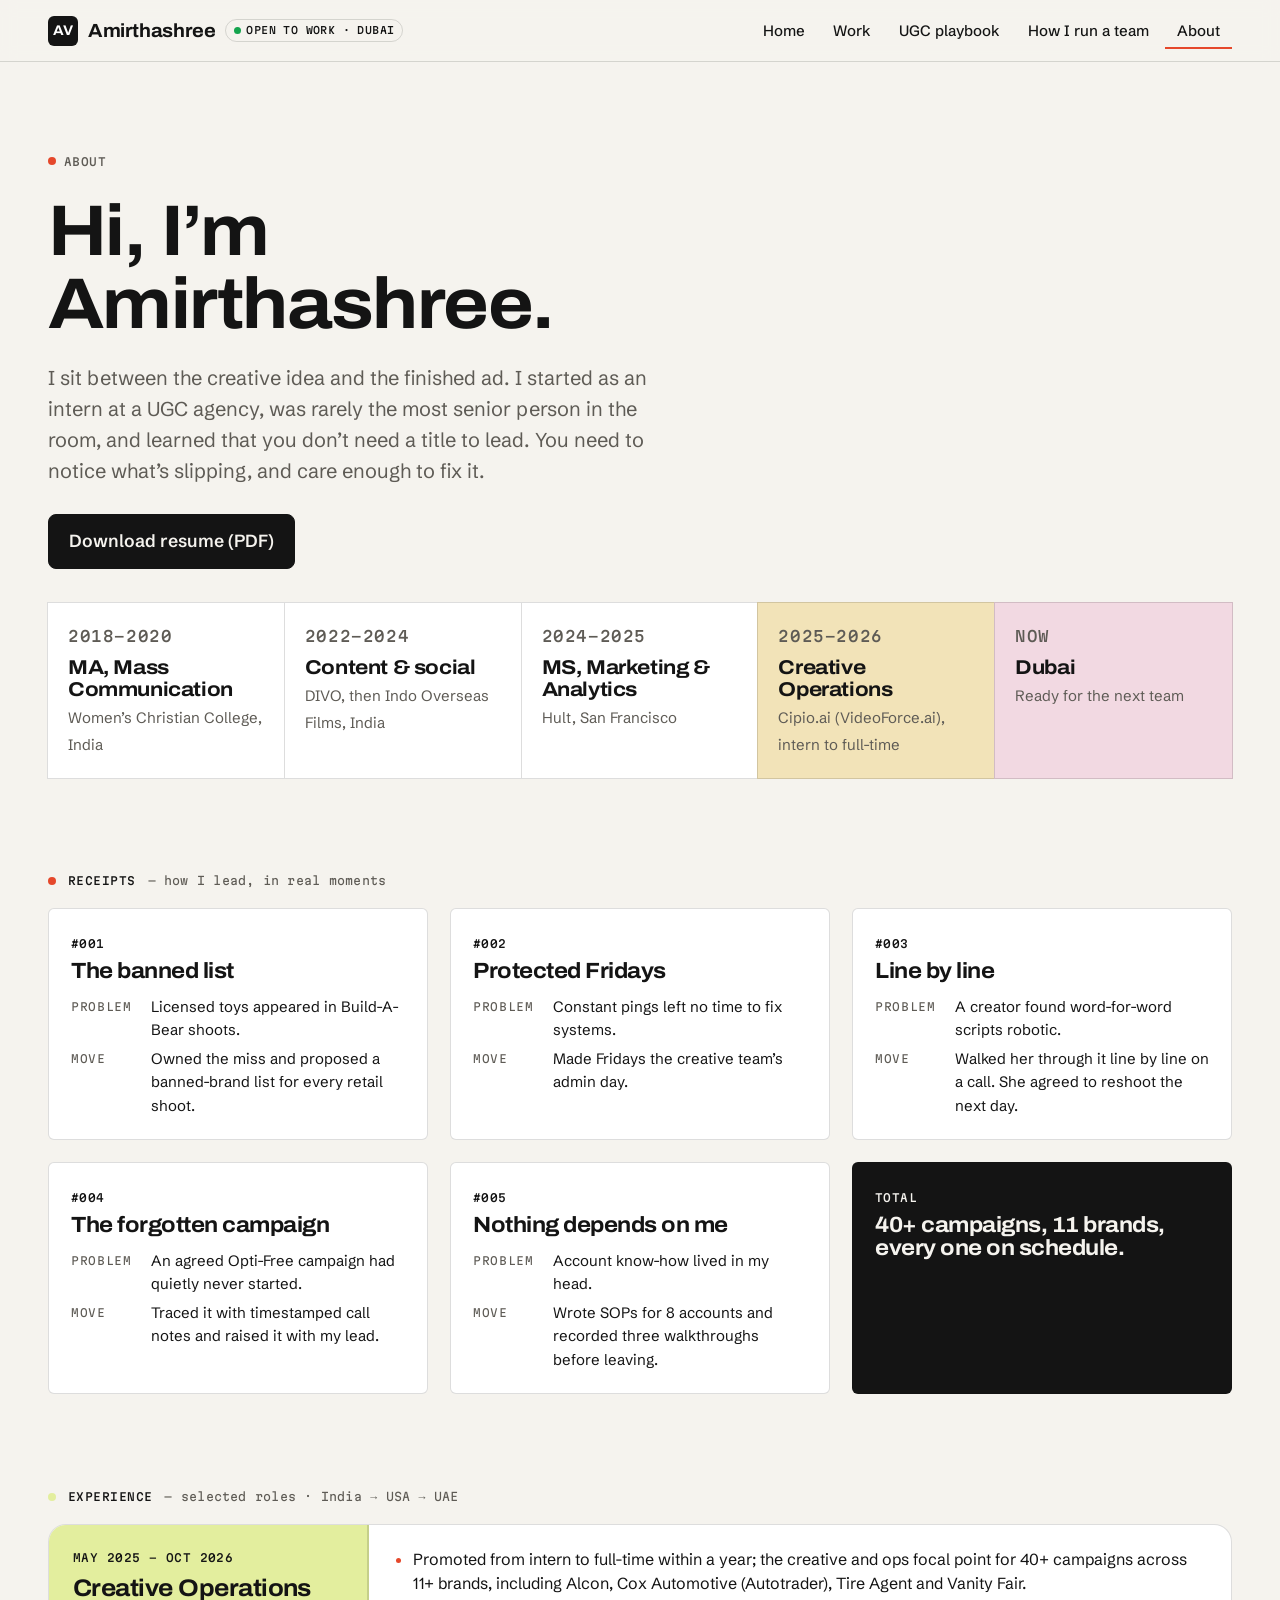
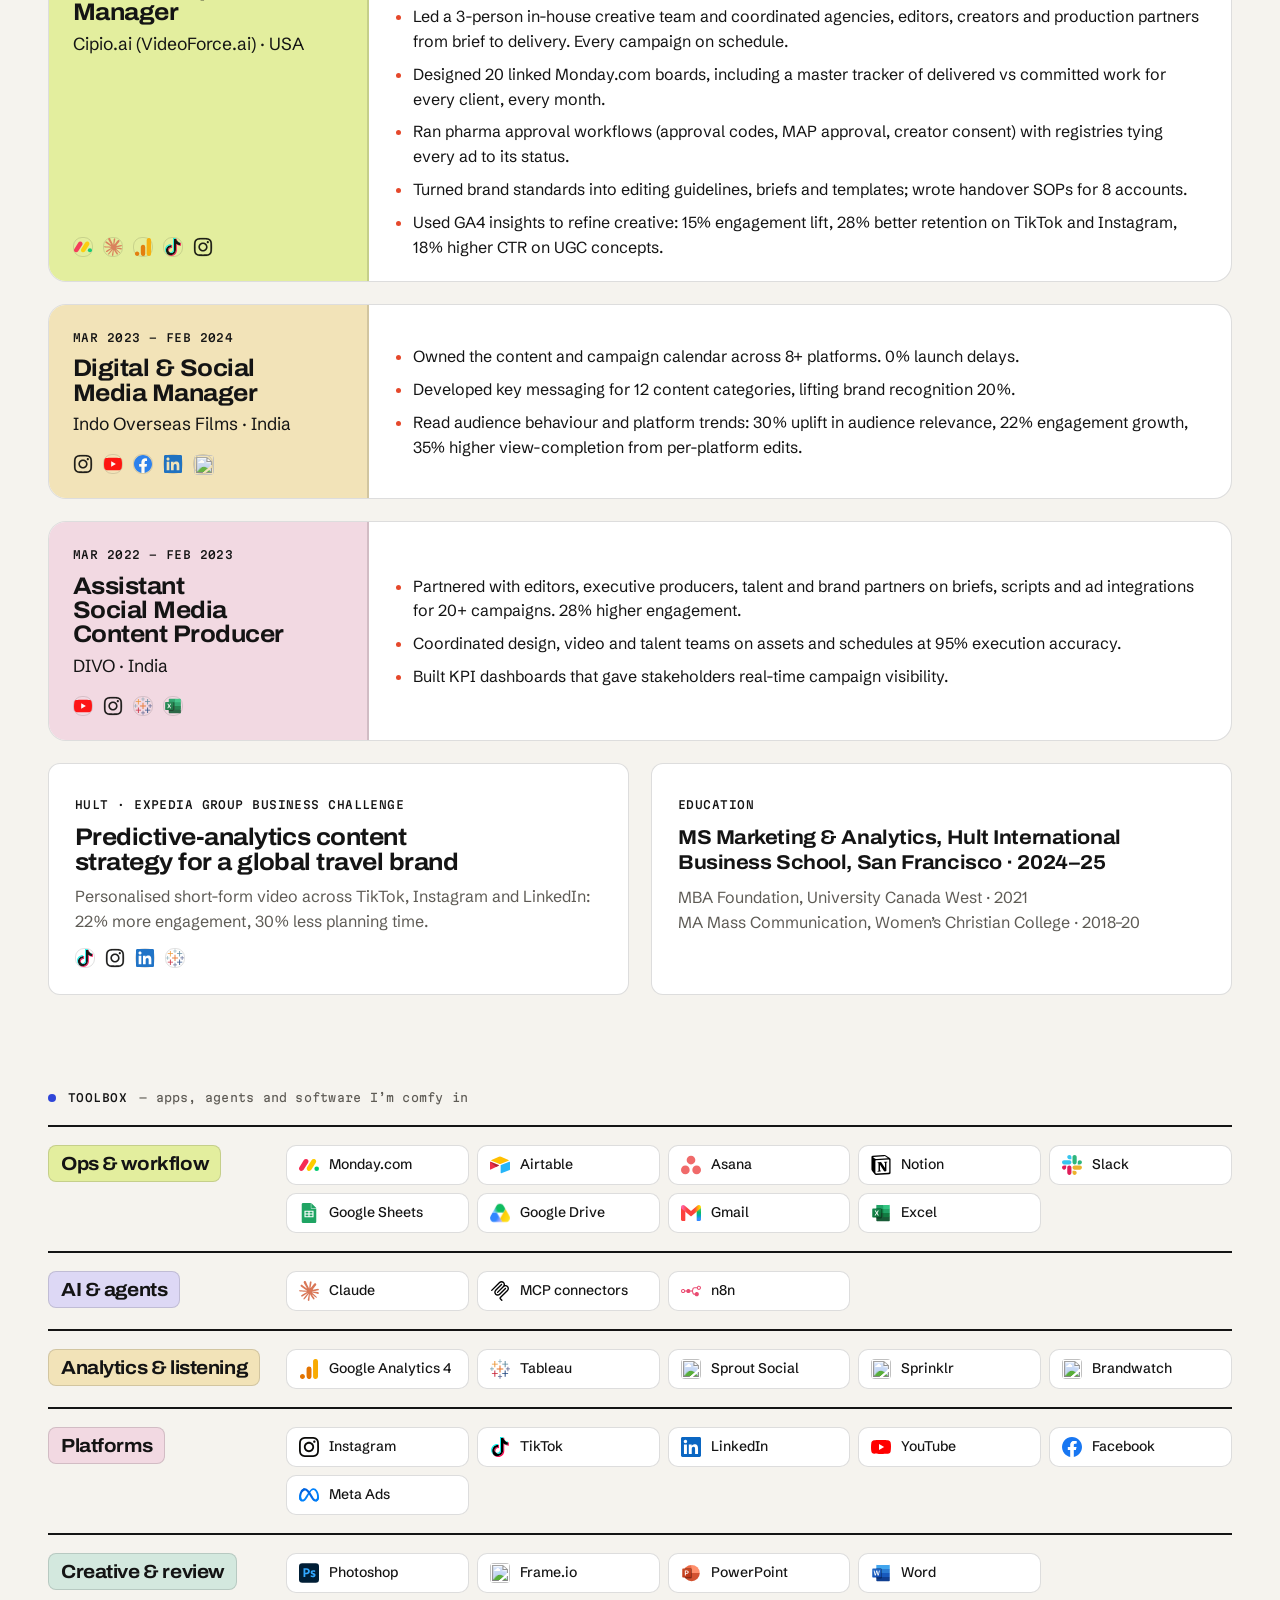
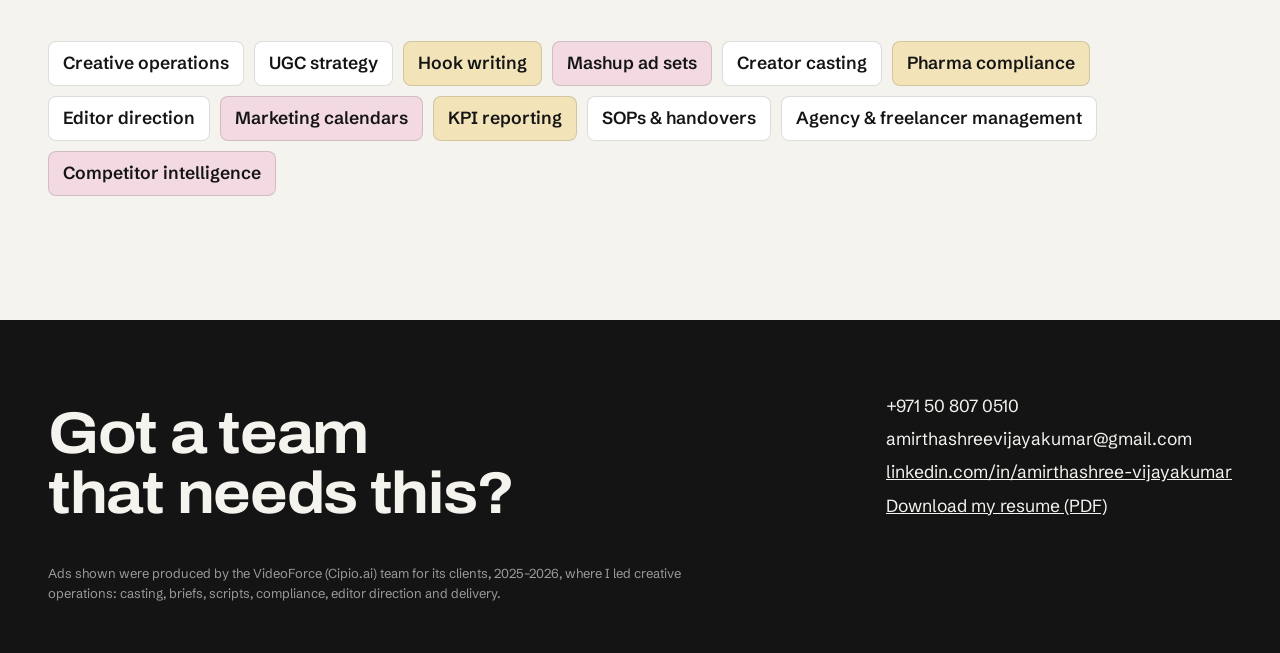
==== commit b9b014c0: "Use official brand icons for Brandwatch, Sprinklr, Sprout Social, Frame.io Co-Authored-By: Claude Op" ====
--- a/about.html
+++ b/about.html
@@ -2,7 +2,7 @@
 <html lang="en"><head><meta charset="utf-8"><meta name="viewport" content="width=device-width, initial-scale=1">
 <title>About · Amirthashree Vijayakumar</title>
 <meta name="description" content="Amirthashree Vijayakumar: creative and marketing operations for UGC ads. 40+ campaigns, 11 brands, based in Dubai.">
-<link rel="preload" href="fonts/archivo-latin-wdth-normal.woff2" as="font" type="font/woff2" crossorigin><link rel="preload" href="fonts/schibsted-grotesk-latin-wght-normal.woff2" as="font" type="font/woff2" crossorigin><link rel="stylesheet" href="css/site.css?v=5471e50b"><style>
+<link rel="preload" href="fonts/archivo-latin-wdth-normal.woff2" as="font" type="font/woff2" crossorigin><link rel="preload" href="fonts/schibsted-grotesk-latin-wght-normal.woff2" as="font" type="font/woff2" crossorigin><link rel="stylesheet" href="css/site.css?v=b9cdf1f3"><style>
 .path{display:flex;gap:0;flex-wrap:wrap;margin-top:34px}
 .path div{flex:1 1 200px;border:2px solid var(--ink);margin:-1px;padding:20px;background:var(--card)}
 .path div b{display:block;font-family:var(--display);font-stretch:112%;font-size:20px;letter-spacing:-.02em;line-height:1.1;margin:6px 0 4px}
@@ -38,11 +38,11 @@
  <div style="background:var(--sun)"><span class="mono">2025–2026</span><b>Creative Operations</b><span>Cipio.ai (VideoForce.ai), intern to full-time</span></div>
  <div style="background:var(--pink)"><span class="mono">Now</span><b>Dubai</b><span>Ready for the next team</span></div>
 </div></div></section>
-<section style="padding-top:10px"><div class="wrap"><div class="kicker"><span class="dot"></span><span class="mono">Receipts</span><span class="hand">how I lead, in real moments</span></div><div class="grid g3"><div class="receipt rv"><span class="mono">#001</span><h3>The banned list</h3><dl><dt>Problem</dt><dd>Licensed toys appeared in Build-A-Bear shoots.</dd><dt>Move</dt><dd>Owned the miss and proposed a banned-brand list for every retail shoot.</dd></dl></div><div class="receipt rv"><span class="mono">#002</span><h3>Protected Fridays</h3><dl><dt>Problem</dt><dd>Constant pings left no time to fix systems.</dd><dt>Move</dt><dd>Made Fridays the creative team’s admin day.</dd></dl></div><div class="receipt rv"><span class="mono">#003</span><h3>Line by line</h3><dl><dt>Problem</dt><dd>A creator found word-for-word scripts robotic.</dd><dt>Move</dt><dd>Walked her through it line by line on a call. She agreed to reshoot the next day.</dd></dl></div><div class="receipt rv"><span class="mono">#004</span><h3>The forgotten campaign</h3><dl><dt>Problem</dt><dd>An agreed Opti-Free campaign had quietly never started.</dd><dt>Move</dt><dd>Traced it with timestamped call notes and raised it with my lead.</dd></dl></div><div class="receipt rv"><span class="mono">#005</span><h3>Nothing depends on me</h3><dl><dt>Problem</dt><dd>Account know-how lived in my head.</dd><dt>Move</dt><dd>Wrote SOPs for 8 accounts and recorded three walkthroughs before leaving.</dd></dl></div><div class="receipt rv" style="background:var(--ink);color:var(--bg);border-style:solid"><span class="mono">Total</span><h3>40+ campaigns, 11 brands, every one on schedule.</h3></div></div></div></section><section style="padding-top:10px"><div class="wrap"><div class="kicker"><span class="dot" style="background:var(--lime)"></span><span class="mono">Experience</span><span class="hand">selected roles · India → USA → UAE</span></div><div class="grid" style="gap:22px"><article class="job rv"><div class="side" style="background:var(--lime)"><span class="mono">May 2025 – Oct 2026</span><h3>Creative Operations Manager</h3><p>Cipio.ai (VideoForce.ai) · USA</p><div style="margin-top:auto;padding-top:16px"><div class="stack"><span class="ico" title="Monday.com"><svg width="20" height="20" viewBox="0 0 256 156" aria-hidden="true"><path fill="#f62b54" d="M31.846 153.489a31.97 31.97 0 0 1-27.86-16.167a30.91 30.91 0 0 1 .875-31.823l57.373-90.096A31.99 31.99 0 0 1 90.556.015a31.93 31.93 0 0 1 27.41 16.896c5.349 10.113 4.68 22.28-1.725 31.774L58.904 138.78a31.98 31.98 0 0 1-27.058 14.709"/><path fill="#fc0" d="M130.256 153.488c-11.572 0-22.22-6.187-27.812-16.13a30.81 30.81 0 0 1 .875-31.737l57.264-89.89A31.94 31.94 0 0 1 188.93.016c11.669.255 22.244 6.782 27.592 16.993a30.81 30.81 0 0 1-2.066 31.92l-57.252 89.889a31.93 31.93 0 0 1-26.948 14.671"/><ellipse cx="226.466" cy="125.324" fill="#00ca72" rx="29.538" ry="28.918"/></svg></span><span class="ico" title="Claude"><svg width="20" height="20" viewBox="0 0 256 257" aria-hidden="true"><path fill="#d97757" d="m50.228 170.321l50.357-28.257l.843-2.463l-.843-1.361h-2.462l-8.426-.518l-28.775-.778l-24.952-1.037l-24.175-1.296l-6.092-1.297L0 125.796l.583-3.759l5.12-3.434l7.324.648l16.202 1.101l24.304 1.685l17.629 1.037l26.118 2.722h4.148l.583-1.685l-1.426-1.037l-1.101-1.037l-25.147-17.045l-27.22-18.017l-14.258-10.37l-7.713-5.25l-3.888-4.925l-1.685-10.758l7-7.713l9.397.649l2.398.648l9.527 7.323l20.35 15.75L94.817 91.9l3.889 3.24l1.555-1.102l.195-.777l-1.75-2.917l-14.453-26.118l-15.425-26.572l-6.87-11.018l-1.814-6.61c-.648-2.723-1.102-4.991-1.102-7.778l7.972-10.823L71.42 0l10.63 1.426l4.472 3.888l6.61 15.101l10.694 23.786l16.591 32.34l4.861 9.592l2.592 8.879l.973 2.722h1.685v-1.556l1.36-18.211l2.528-22.36l2.463-28.776l.843-8.1l4.018-9.722l7.971-5.25l6.222 2.981l5.12 7.324l-.713 4.73l-3.046 19.768l-5.962 30.98l-3.889 20.739h2.268l2.593-2.593l10.499-13.934l17.628-22.036l7.778-8.749l9.073-9.657l5.833-4.601h11.018l8.1 12.055l-3.628 12.443l-11.342 14.388l-9.398 12.184l-13.48 18.147l-8.426 14.518l.778 1.166l2.01-.194l30.46-6.481l16.462-2.982l19.637-3.37l8.88 4.148l.971 4.213l-3.5 8.62l-20.998 5.184l-24.628 4.926l-36.682 8.685l-.454.324l.519.648l16.526 1.555l7.065.389h17.304l32.21 2.398l8.426 5.574l5.055 6.805l-.843 5.184l-12.962 6.611l-17.498-4.148l-40.83-9.721l-14-3.5h-1.944v1.167l11.666 11.406l21.387 19.314l26.767 24.887l1.36 6.157l-3.434 4.86l-3.63-.518l-23.526-17.693l-9.073-7.972l-20.545-17.304h-1.36v1.814l4.73 6.935l25.017 37.59l1.296 11.536l-1.814 3.76l-6.481 2.268l-7.13-1.297l-14.647-20.544l-15.1-23.138l-12.185-20.739l-1.49.843l-7.194 77.448l-3.37 3.953l-7.778 2.981l-6.48-4.925l-3.436-7.972l3.435-15.749l4.148-20.544l3.37-16.333l3.046-20.285l1.815-6.74l-.13-.454l-1.49.194l-15.295 20.999l-23.267 31.433l-18.406 19.702l-4.407 1.75l-7.648-3.954l.713-7.064l4.277-6.286l25.47-32.405l15.36-20.092l9.917-11.6l-.065-1.686h-.583L44.07 198.125l-12.055 1.555l-5.185-4.86l.648-7.972l2.463-2.593l20.35-13.999z"/></svg></span><span class="ico" title="Google Analytics 4"><svg width="20" height="20" viewBox="0 0 256 284" aria-hidden="true"><path fill="#f9ab00" d="M256.003 247.933a35.224 35.224 0 0 1-39.376 35.161c-18.044-2.67-31.266-18.371-30.826-36.606V36.845C185.365 18.591 198.62 2.881 216.687.24a35.22 35.22 0 0 1 39.316 35.16z"/><path fill="#e37400" d="M35.101 213.193c19.386 0 35.101 15.716 35.101 35.101c0 19.386-15.715 35.101-35.101 35.101S0 267.68 0 248.295s15.715-35.102 35.101-35.102m92.358-106.387c-19.477 1.068-34.59 17.406-34.137 36.908v94.285c0 25.588 11.259 41.122 27.755 44.433a35.16 35.16 0 0 0 42.146-34.56V142.089a35.22 35.22 0 0 0-35.764-35.282"/></svg></span><span class="ico" title="TikTok"><svg width="20" height="20" viewBox="0 0 256 290" aria-hidden="true"><path fill="#ff004f" d="M189.72 104.421c18.678 13.345 41.56 21.197 66.273 21.197v-47.53a67 67 0 0 1-13.918-1.456v37.413c-24.711 0-47.59-7.851-66.272-21.195v96.996c0 48.523-39.356 87.855-87.9 87.855c-18.113 0-34.949-5.473-48.934-14.86c15.962 16.313 38.222 26.432 62.848 26.432c48.548 0 87.905-39.332 87.905-87.857v-96.995zm17.17-47.952c-9.546-10.423-15.814-23.893-17.17-38.785v-6.113h-13.189c3.32 18.927 14.644 35.097 30.358 44.898M69.673 225.607a40 40 0 0 1-8.203-24.33c0-22.192 18.001-40.186 40.21-40.186a40.3 40.3 0 0 1 12.197 1.883v-48.593c-4.61-.631-9.262-.9-13.912-.801v37.822a40.3 40.3 0 0 0-12.203-1.882c-22.208 0-40.208 17.992-40.208 40.187c0 15.694 8.997 29.281 22.119 35.9"/><path d="M175.803 92.849c18.683 13.344 41.56 21.195 66.272 21.195V76.631c-13.794-2.937-26.005-10.141-35.186-20.162c-15.715-9.802-27.038-25.972-30.358-44.898h-34.643v189.843c-.079 22.132-18.049 40.052-40.21 40.052c-13.058 0-24.66-6.221-32.007-15.86c-13.12-6.618-22.118-20.206-22.118-35.898c0-22.193 18-40.187 40.208-40.187c4.255 0 8.356.662 12.203 1.882v-37.822c-47.692.985-86.047 39.933-86.047 87.834c0 23.912 9.551 45.589 25.053 61.428c13.985 9.385 30.82 14.86 48.934 14.86c48.545 0 87.9-39.335 87.9-87.857z"/><path fill="#00f2ea" d="M242.075 76.63V66.516a66.3 66.3 0 0 1-35.186-10.047a66.47 66.47 0 0 0 35.186 20.163M176.53 11.57a68 68 0 0 1-.728-5.457V0h-47.834v189.845c-.076 22.13-18.046 40.05-40.208 40.05a40.06 40.06 0 0 1-18.09-4.287c7.347 9.637 18.949 15.857 32.007 15.857c22.16 0 40.132-17.918 40.21-40.05V11.571zM99.966 113.58v-10.769a89 89 0 0 0-12.061-.818C39.355 101.993 0 141.327 0 189.845c0 30.419 15.467 57.227 38.971 72.996c-15.502-15.838-25.053-37.516-25.053-61.427c0-47.9 38.354-86.848 86.048-87.833"/></svg></span><span class="ico" title="Instagram"><svg width="20" height="20" viewBox="0 0 256 256" aria-hidden="true"><path fill="#0a0a08" d="M128 23.064c34.177 0 38.225.13 51.722.745c12.48.57 19.258 2.655 23.769 4.408c5.974 2.322 10.238 5.096 14.717 9.575s7.253 8.743 9.575 14.717c1.753 4.511 3.838 11.289 4.408 23.768c.615 13.498.745 17.546.745 51.723s-.13 38.226-.745 51.723c-.57 12.48-2.655 19.257-4.408 23.768c-2.322 5.974-5.096 10.239-9.575 14.718s-8.743 7.253-14.717 9.574c-4.511 1.753-11.289 3.839-23.769 4.408c-13.495.616-17.543.746-51.722.746s-38.228-.13-51.723-.746c-12.48-.57-19.257-2.655-23.768-4.408c-5.974-2.321-10.239-5.095-14.718-9.574c-4.479-4.48-7.253-8.744-9.574-14.718c-1.753-4.51-3.839-11.288-4.408-23.768c-.616-13.497-.746-17.545-.746-51.723s.13-38.225.746-51.722c.57-12.48 2.655-19.258 4.408-23.769c2.321-5.974 5.095-10.238 9.574-14.717c4.48-4.48 8.744-7.253 14.718-9.575c4.51-1.753 11.288-3.838 23.768-4.408c13.497-.615 17.545-.745 51.723-.745M128 0C93.237 0 88.878.147 75.226.77c-13.625.622-22.93 2.786-31.071 5.95c-8.418 3.271-15.556 7.648-22.672 14.764S9.991 35.738 6.72 44.155C3.555 52.297 1.392 61.602.77 75.226C.147 88.878 0 93.237 0 128s.147 39.122.77 52.774c.622 13.625 2.785 22.93 5.95 31.071c3.27 8.417 7.647 15.556 14.763 22.672s14.254 11.492 22.672 14.763c8.142 3.165 17.446 5.328 31.07 5.95c13.653.623 18.012.77 52.775.77s39.122-.147 52.774-.77c13.624-.622 22.929-2.785 31.07-5.95c8.418-3.27 15.556-7.647 22.672-14.763s11.493-14.254 14.764-22.672c3.164-8.142 5.328-17.446 5.95-31.07c.623-13.653.77-18.012.77-52.775s-.147-39.122-.77-52.774c-.622-13.624-2.786-22.929-5.95-31.07c-3.271-8.418-7.648-15.556-14.764-22.672S220.262 9.99 211.845 6.72c-8.142-3.164-17.447-5.328-31.071-5.95C167.122.147 162.763 0 128 0m0 62.27c-36.302 0-65.73 29.43-65.73 65.73s29.428 65.73 65.73 65.73c36.301 0 65.73-29.428 65.73-65.73c0-36.301-29.429-65.73-65.73-65.73m0 108.397c-23.564 0-42.667-19.103-42.667-42.667S104.436 85.333 128 85.333s42.667 19.103 42.667 42.667s-19.103 42.667-42.667 42.667m83.686-110.994c0 8.484-6.876 15.36-15.36 15.36s-15.36-6.876-15.36-15.36s6.877-15.36 15.36-15.36s15.36 6.877 15.36 15.36"/></svg></span></div></div></div><ul><li>Promoted from intern to full-time within a year; the creative and ops focal point for 40+ campaigns across 11+ brands, including Alcon, Cox Automotive (Autotrader), Tire Agent and Vanity Fair.</li><li>Led a 3-person in-house creative team and coordinated agencies, editors, creators and production partners from brief to delivery. Every campaign on schedule.</li><li>Designed 20 linked Monday.com boards, including a master tracker of delivered vs committed work for every client, every month.</li><li>Ran pharma approval workflows (approval codes, MAP approval, creator consent) with registries tying every ad to its status.</li><li>Turned brand standards into editing guidelines, briefs and templates; wrote handover SOPs for 8 accounts.</li><li>Used GA4 insights to refine creative: 15% engagement lift, 28% better retention on TikTok and Instagram, 18% higher CTR on UGC concepts.</li></ul></article><article class="job rv"><div class="side" style="background:var(--sun)"><span class="mono">Mar 2023 – Feb 2024</span><h3>Digital &amp; Social Media Manager</h3><p>Indo Overseas Films · India</p><div style="margin-top:auto;padding-top:16px"><div class="stack"><span class="ico" title="Instagram"><svg width="20" height="20" viewBox="0 0 256 256" aria-hidden="true"><path fill="#0a0a08" d="M128 23.064c34.177 0 38.225.13 51.722.745c12.48.57 19.258 2.655 23.769 4.408c5.974 2.322 10.238 5.096 14.717 9.575s7.253 8.743 9.575 14.717c1.753 4.511 3.838 11.289 4.408 23.768c.615 13.498.745 17.546.745 51.723s-.13 38.226-.745 51.723c-.57 12.48-2.655 19.257-4.408 23.768c-2.322 5.974-5.096 10.239-9.575 14.718s-8.743 7.253-14.717 9.574c-4.511 1.753-11.289 3.839-23.769 4.408c-13.495.616-17.543.746-51.722.746s-38.228-.13-51.723-.746c-12.48-.57-19.257-2.655-23.768-4.408c-5.974-2.321-10.239-5.095-14.718-9.574c-4.479-4.48-7.253-8.744-9.574-14.718c-1.753-4.51-3.839-11.288-4.408-23.768c-.616-13.497-.746-17.545-.746-51.723s.13-38.225.746-51.722c.57-12.48 2.655-19.258 4.408-23.769c2.321-5.974 5.095-10.238 9.574-14.717c4.48-4.48 8.744-7.253 14.718-9.575c4.51-1.753 11.288-3.838 23.768-4.408c13.497-.615 17.545-.745 51.723-.745M128 0C93.237 0 88.878.147 75.226.77c-13.625.622-22.93 2.786-31.071 5.95c-8.418 3.271-15.556 7.648-22.672 14.764S9.991 35.738 6.72 44.155C3.555 52.297 1.392 61.602.77 75.226C.147 88.878 0 93.237 0 128s.147 39.122.77 52.774c.622 13.625 2.785 22.93 5.95 31.071c3.27 8.417 7.647 15.556 14.763 22.672s14.254 11.492 22.672 14.763c8.142 3.165 17.446 5.328 31.07 5.95c13.653.623 18.012.77 52.775.77s39.122-.147 52.774-.77c13.624-.622 22.929-2.785 31.07-5.95c8.418-3.27 15.556-7.647 22.672-14.763s11.493-14.254 14.764-22.672c3.164-8.142 5.328-17.446 5.95-31.07c.623-13.653.77-18.012.77-52.775s-.147-39.122-.77-52.774c-.622-13.624-2.786-22.929-5.95-31.07c-3.271-8.418-7.648-15.556-14.764-22.672S220.262 9.99 211.845 6.72c-8.142-3.164-17.447-5.328-31.071-5.95C167.122.147 162.763 0 128 0m0 62.27c-36.302 0-65.73 29.43-65.73 65.73s29.428 65.73 65.73 65.73c36.301 0 65.73-29.428 65.73-65.73c0-36.301-29.429-65.73-65.73-65.73m0 108.397c-23.564 0-42.667-19.103-42.667-42.667S104.436 85.333 128 85.333s42.667 19.103 42.667 42.667s-19.103 42.667-42.667 42.667m83.686-110.994c0 8.484-6.876 15.36-15.36 15.36s-15.36-6.876-15.36-15.36s6.877-15.36 15.36-15.36s15.36 6.877 15.36 15.36"/></svg></span><span class="ico" title="YouTube"><svg width="20" height="20" viewBox="0 0 256 180" aria-hidden="true"><path fill="red" d="M250.346 28.075A32.18 32.18 0 0 0 227.69 5.418C207.824 0 127.87 0 127.87 0S47.912.164 28.046 5.582A32.18 32.18 0 0 0 5.39 28.24c-6.009 35.298-8.34 89.084.165 122.97a32.18 32.18 0 0 0 22.656 22.657c19.866 5.418 99.822 5.418 99.822 5.418s79.955 0 99.82-5.418a32.18 32.18 0 0 0 22.657-22.657c6.338-35.348 8.291-89.1-.164-123.134"/><path fill="#fff" d="m102.421 128.06l66.328-38.418l-66.328-38.418z"/></svg></span><span class="ico" title="Facebook"><svg width="20" height="20" viewBox="0 0 256 256" aria-hidden="true"><path fill="#1877f2" d="M256 128C256 57.308 198.692 0 128 0S0 57.308 0 128c0 63.888 46.808 116.843 108 126.445V165H75.5v-37H108V99.8c0-32.08 19.11-49.8 48.348-49.8C170.352 50 185 52.5 185 52.5V84h-16.14C152.959 84 148 93.867 148 103.99V128h35.5l-5.675 37H148v89.445c61.192-9.602 108-62.556 108-126.445"/><path fill="#fff" d="m177.825 165l5.675-37H148v-24.01C148 93.866 152.959 84 168.86 84H185V52.5S170.352 50 156.347 50C127.11 50 108 67.72 108 99.8V128H75.5v37H108v89.445A129 129 0 0 0 128 256a129 129 0 0 0 20-1.555V165z"/></svg></span><span class="ico" title="LinkedIn"><svg width="20" height="20" viewBox="0 0 256 256" aria-hidden="true"><path fill="#0a66c2" d="M218.123 218.127h-37.931v-59.403c0-14.165-.253-32.4-19.728-32.4c-19.756 0-22.779 15.434-22.779 31.369v60.43h-37.93V95.967h36.413v16.694h.51a39.91 39.91 0 0 1 35.928-19.733c38.445 0 45.533 25.288 45.533 58.186zM56.955 79.27c-12.157.002-22.014-9.852-22.016-22.009s9.851-22.014 22.008-22.016c12.157-.003 22.014 9.851 22.016 22.008A22.013 22.013 0 0 1 56.955 79.27m18.966 138.858H37.95V95.967h37.97zM237.033.018H18.89C8.58-.098.125 8.161-.001 18.471v219.053c.122 10.315 8.576 18.582 18.89 18.474h218.144c10.336.128 18.823-8.139 18.966-18.474V18.454c-.147-10.33-8.635-18.588-18.966-18.453"/></svg></span><span class="ico" title="Sprout Social"><svg width="20" height="20" viewBox="0 0 40 40" aria-hidden="true"><rect width="40" height="40" rx="10" fill="#2F9E44"/><text x="20" y="25.5" text-anchor="middle" font-family="Archivo,Arial,sans-serif" font-weight="800" font-size="15" fill="#fff">Sp</text></svg></span></div></div></div><ul><li>Owned the content and campaign calendar across 8+ platforms. 0% launch delays.</li><li>Developed key messaging for 12 content categories, lifting brand recognition 20%.</li><li>Read audience behaviour and platform trends: 30% uplift in audience relevance, 22% engagement growth, 35% higher view-completion from per-platform edits.</li></ul></article><article class="job rv"><div class="side" style="background:var(--pink)"><span class="mono">Mar 2022 – Feb 2023</span><h3>Assistant Social Media Content Producer</h3><p>DIVO · India</p><div style="margin-top:auto;padding-top:16px"><div class="stack"><span class="ico" title="YouTube"><svg width="20" height="20" viewBox="0 0 256 180" aria-hidden="true"><path fill="red" d="M250.346 28.075A32.18 32.18 0 0 0 227.69 5.418C207.824 0 127.87 0 127.87 0S47.912.164 28.046 5.582A32.18 32.18 0 0 0 5.39 28.24c-6.009 35.298-8.34 89.084.165 122.97a32.18 32.18 0 0 0 22.656 22.657c19.866 5.418 99.822 5.418 99.822 5.418s79.955 0 99.82-5.418a32.18 32.18 0 0 0 22.657-22.657c6.338-35.348 8.291-89.1-.164-123.134"/><path fill="#fff" d="m102.421 128.06l66.328-38.418l-66.328-38.418z"/></svg></span><span class="ico" title="Instagram"><svg width="20" height="20" viewBox="0 0 256 256" aria-hidden="true"><path fill="#0a0a08" d="M128 23.064c34.177 0 38.225.13 51.722.745c12.48.57 19.258 2.655 23.769 4.408c5.974 2.322 10.238 5.096 14.717 9.575s7.253 8.743 9.575 14.717c1.753 4.511 3.838 11.289 4.408 23.768c.615 13.498.745 17.546.745 51.723s-.13 38.226-.745 51.723c-.57 12.48-2.655 19.257-4.408 23.768c-2.322 5.974-5.096 10.239-9.575 14.718s-8.743 7.253-14.717 9.574c-4.511 1.753-11.289 3.839-23.769 4.408c-13.495.616-17.543.746-51.722.746s-38.228-.13-51.723-.746c-12.48-.57-19.257-2.655-23.768-4.408c-5.974-2.321-10.239-5.095-14.718-9.574c-4.479-4.48-7.253-8.744-9.574-14.718c-1.753-4.51-3.839-11.288-4.408-23.768c-.616-13.497-.746-17.545-.746-51.723s.13-38.225.746-51.722c.57-12.48 2.655-19.258 4.408-23.769c2.321-5.974 5.095-10.238 9.574-14.717c4.48-4.48 8.744-7.253 14.718-9.575c4.51-1.753 11.288-3.838 23.768-4.408c13.497-.615 17.545-.745 51.723-.745M128 0C93.237 0 88.878.147 75.226.77c-13.625.622-22.93 2.786-31.071 5.95c-8.418 3.271-15.556 7.648-22.672 14.764S9.991 35.738 6.72 44.155C3.555 52.297 1.392 61.602.77 75.226C.147 88.878 0 93.237 0 128s.147 39.122.77 52.774c.622 13.625 2.785 22.93 5.95 31.071c3.27 8.417 7.647 15.556 14.763 22.672s14.254 11.492 22.672 14.763c8.142 3.165 17.446 5.328 31.07 5.95c13.653.623 18.012.77 52.775.77s39.122-.147 52.774-.77c13.624-.622 22.929-2.785 31.07-5.95c8.418-3.27 15.556-7.647 22.672-14.763s11.493-14.254 14.764-22.672c3.164-8.142 5.328-17.446 5.95-31.07c.623-13.653.77-18.012.77-52.775s-.147-39.122-.77-52.774c-.622-13.624-2.786-22.929-5.95-31.07c-3.271-8.418-7.648-15.556-14.764-22.672S220.262 9.99 211.845 6.72c-8.142-3.164-17.447-5.328-31.071-5.95C167.122.147 162.763 0 128 0m0 62.27c-36.302 0-65.73 29.43-65.73 65.73s29.428 65.73 65.73 65.73c36.301 0 65.73-29.428 65.73-65.73c0-36.301-29.429-65.73-65.73-65.73m0 108.397c-23.564 0-42.667-19.103-42.667-42.667S104.436 85.333 128 85.333s42.667 19.103 42.667 42.667s-19.103 42.667-42.667 42.667m83.686-110.994c0 8.484-6.876 15.36-15.36 15.36s-15.36-6.876-15.36-15.36s6.877-15.36 15.36-15.36s15.36 6.877 15.36 15.36"/></svg></span><span class="ico" title="Tableau"><svg width="20" height="20" viewBox="0 0 256 251" aria-hidden="true"><path fill="#7099a6" d="M123.929 11.593v11.641h-20.82v7.571h20.82v23.186h8.139V30.805h21.341v-7.571h-21.341V0h-8.139z"/><path fill="#eb912c" d="M55.884 41.121v16.893H24.369v10.599h31.515v34.307h11.688V68.613H99.56V58.014H67.572V24.228H55.884z"/><path fill="#59879b" d="M187.953 41.121v16.893h-31.515v11.12h31.515v33.786h12.161V69.134h31.514v-11.12h-31.514V24.228h-12.161z"/><path fill="#e8762c" d="M120.901 98.661v18.928H85.837v14.101h35.064v37.855h14.196V131.69h35.063v-14.101h-35.063V79.733h-14.196z"/><path fill="#5b6591" d="M224.01 108.219v11.878h-21.341v9.605h21.341v23.707h10.647v-23.707h21.341v-9.605h-21.341V96.39H224.01z"/><path fill="#7099a6" d="M20.821 109.26v11.357H0v8.044h20.821v22.714h8.138v-22.714l21.341-.757v-7.287H28.959V97.904h-8.138z"/><path fill="#c72035" d="M55.884 162.731v16.893H24.369v11.12h31.515v33.786h12.161v-33.786H99.56v-11.12H68.045v-33.786H55.884z"/><path fill="#1f447e" d="M187.953 162.731v16.893h-31.515v10.6h31.515v34.306h12.161v-34.306h31.514v-10.6h-31.514v-33.786h-12.161z"/><path fill="#5b6591" d="M122.936 205.65v11.83h-21.341v9.606h21.341v23.707h10.647v-23.707h21.341v-9.606h-21.341v-23.707h-10.647z"/></svg></span><span class="ico" title="Excel"><svg width="20" height="20" viewBox="0 0 32 32" aria-hidden="true"><defs><linearGradient id="SVGSuUii0pt" x1="4.494" x2="13.832" y1="-2092.086" y2="-2075.914" gradientTransform="translate(0 2100)" gradientUnits="userSpaceOnUse"><stop offset="0" stop-color="#18884f"/><stop offset=".5" stop-color="#117e43"/><stop offset="1" stop-color="#0b6631"/></linearGradient></defs><path fill="#185c37" d="M19.581 15.35L8.512 13.4v14.409A1.19 1.19 0 0 0 9.705 29h19.1A1.19 1.19 0 0 0 30 27.809V22.5Z"/><path fill="#21a366" d="M19.581 3H9.705a1.19 1.19 0 0 0-1.193 1.191V9.5L19.581 16l5.861 1.95L30 16V9.5Z"/><path fill="#107c41" d="M8.512 9.5h11.069V16H8.512Z"/><path d="M16.434 8.2H8.512v16.25h7.922a1.2 1.2 0 0 0 1.194-1.191V9.391A1.2 1.2 0 0 0 16.434 8.2" opacity=".1"/><path d="M15.783 8.85H8.512V25.1h7.271a1.2 1.2 0 0 0 1.194-1.191V10.041a1.2 1.2 0 0 0-1.194-1.191" opacity=".2"/><path d="M15.783 8.85H8.512V23.8h7.271a1.2 1.2 0 0 0 1.194-1.191V10.041a1.2 1.2 0 0 0-1.194-1.191" opacity=".2"/><path d="M15.132 8.85h-6.62V23.8h6.62a1.2 1.2 0 0 0 1.194-1.191V10.041a1.2 1.2 0 0 0-1.194-1.191" opacity=".2"/><path fill="url(#SVGSuUii0pt)" d="M3.194 8.85h11.938a1.193 1.193 0 0 1 1.194 1.191v11.918a1.193 1.193 0 0 1-1.194 1.191H3.194A1.19 1.19 0 0 1 2 21.959V10.041A1.19 1.19 0 0 1 3.194 8.85"/><path fill="#fff" d="m5.7 19.873l2.511-3.884l-2.3-3.862h1.847L9.013 14.6c.116.234.2.408.238.524h.017q.123-.281.26-.546l1.342-2.447h1.7l-2.359 3.84l2.419 3.905h-1.809l-1.45-2.711A2.4 2.4 0 0 1 9.2 16.8h-.024a1.7 1.7 0 0 1-.168.351l-1.493 2.722Z"/><path fill="#33c481" d="M28.806 3h-9.225v6.5H30V4.191A1.19 1.19 0 0 0 28.806 3"/><path fill="#107c41" d="M19.581 16H30v6.5H19.581Z"/></svg></span></div></div></div><ul><li>Partnered with editors, executive producers, talent and brand partners on briefs, scripts and ad integrations for 20+ campaigns. 28% higher engagement.</li><li>Coordinated design, video and talent teams on assets and schedules at 95% execution accuracy.</li><li>Built KPI dashboards that gave stakeholders real-time campaign visibility.</li></ul></article></div>
+<section style="padding-top:10px"><div class="wrap"><div class="kicker"><span class="dot"></span><span class="mono">Receipts</span><span class="hand">how I lead, in real moments</span></div><div class="grid g3"><div class="receipt rv"><span class="mono">#001</span><h3>The banned list</h3><dl><dt>Problem</dt><dd>Licensed toys appeared in Build-A-Bear shoots.</dd><dt>Move</dt><dd>Owned the miss and proposed a banned-brand list for every retail shoot.</dd></dl></div><div class="receipt rv"><span class="mono">#002</span><h3>Protected Fridays</h3><dl><dt>Problem</dt><dd>Constant pings left no time to fix systems.</dd><dt>Move</dt><dd>Made Fridays the creative team’s admin day.</dd></dl></div><div class="receipt rv"><span class="mono">#003</span><h3>Line by line</h3><dl><dt>Problem</dt><dd>A creator found word-for-word scripts robotic.</dd><dt>Move</dt><dd>Walked her through it line by line on a call. She agreed to reshoot the next day.</dd></dl></div><div class="receipt rv"><span class="mono">#004</span><h3>The forgotten campaign</h3><dl><dt>Problem</dt><dd>An agreed Opti-Free campaign had quietly never started.</dd><dt>Move</dt><dd>Traced it with timestamped call notes and raised it with my lead.</dd></dl></div><div class="receipt rv"><span class="mono">#005</span><h3>Nothing depends on me</h3><dl><dt>Problem</dt><dd>Account know-how lived in my head.</dd><dt>Move</dt><dd>Wrote SOPs for 8 accounts and recorded three walkthroughs before leaving.</dd></dl></div><div class="receipt rv" style="background:var(--ink);color:var(--bg);border-style:solid"><span class="mono">Total</span><h3>40+ campaigns, 11 brands, every one on schedule.</h3></div></div></div></section><section style="padding-top:10px"><div class="wrap"><div class="kicker"><span class="dot" style="background:var(--lime)"></span><span class="mono">Experience</span><span class="hand">selected roles · India → USA → UAE</span></div><div class="grid" style="gap:22px"><article class="job rv"><div class="side" style="background:var(--lime)"><span class="mono">May 2025 – Oct 2026</span><h3>Creative Operations Manager</h3><p>Cipio.ai (VideoForce.ai) · USA</p><div style="margin-top:auto;padding-top:16px"><div class="stack"><span class="ico" title="Monday.com"><svg width="20" height="20" viewBox="0 0 256 156" aria-hidden="true"><path fill="#f62b54" d="M31.846 153.489a31.97 31.97 0 0 1-27.86-16.167a30.91 30.91 0 0 1 .875-31.823l57.373-90.096A31.99 31.99 0 0 1 90.556.015a31.93 31.93 0 0 1 27.41 16.896c5.349 10.113 4.68 22.28-1.725 31.774L58.904 138.78a31.98 31.98 0 0 1-27.058 14.709"/><path fill="#fc0" d="M130.256 153.488c-11.572 0-22.22-6.187-27.812-16.13a30.81 30.81 0 0 1 .875-31.737l57.264-89.89A31.94 31.94 0 0 1 188.93.016c11.669.255 22.244 6.782 27.592 16.993a30.81 30.81 0 0 1-2.066 31.92l-57.252 89.889a31.93 31.93 0 0 1-26.948 14.671"/><ellipse cx="226.466" cy="125.324" fill="#00ca72" rx="29.538" ry="28.918"/></svg></span><span class="ico" title="Claude"><svg width="20" height="20" viewBox="0 0 256 257" aria-hidden="true"><path fill="#d97757" d="m50.228 170.321l50.357-28.257l.843-2.463l-.843-1.361h-2.462l-8.426-.518l-28.775-.778l-24.952-1.037l-24.175-1.296l-6.092-1.297L0 125.796l.583-3.759l5.12-3.434l7.324.648l16.202 1.101l24.304 1.685l17.629 1.037l26.118 2.722h4.148l.583-1.685l-1.426-1.037l-1.101-1.037l-25.147-17.045l-27.22-18.017l-14.258-10.37l-7.713-5.25l-3.888-4.925l-1.685-10.758l7-7.713l9.397.649l2.398.648l9.527 7.323l20.35 15.75L94.817 91.9l3.889 3.24l1.555-1.102l.195-.777l-1.75-2.917l-14.453-26.118l-15.425-26.572l-6.87-11.018l-1.814-6.61c-.648-2.723-1.102-4.991-1.102-7.778l7.972-10.823L71.42 0l10.63 1.426l4.472 3.888l6.61 15.101l10.694 23.786l16.591 32.34l4.861 9.592l2.592 8.879l.973 2.722h1.685v-1.556l1.36-18.211l2.528-22.36l2.463-28.776l.843-8.1l4.018-9.722l7.971-5.25l6.222 2.981l5.12 7.324l-.713 4.73l-3.046 19.768l-5.962 30.98l-3.889 20.739h2.268l2.593-2.593l10.499-13.934l17.628-22.036l7.778-8.749l9.073-9.657l5.833-4.601h11.018l8.1 12.055l-3.628 12.443l-11.342 14.388l-9.398 12.184l-13.48 18.147l-8.426 14.518l.778 1.166l2.01-.194l30.46-6.481l16.462-2.982l19.637-3.37l8.88 4.148l.971 4.213l-3.5 8.62l-20.998 5.184l-24.628 4.926l-36.682 8.685l-.454.324l.519.648l16.526 1.555l7.065.389h17.304l32.21 2.398l8.426 5.574l5.055 6.805l-.843 5.184l-12.962 6.611l-17.498-4.148l-40.83-9.721l-14-3.5h-1.944v1.167l11.666 11.406l21.387 19.314l26.767 24.887l1.36 6.157l-3.434 4.86l-3.63-.518l-23.526-17.693l-9.073-7.972l-20.545-17.304h-1.36v1.814l4.73 6.935l25.017 37.59l1.296 11.536l-1.814 3.76l-6.481 2.268l-7.13-1.297l-14.647-20.544l-15.1-23.138l-12.185-20.739l-1.49.843l-7.194 77.448l-3.37 3.953l-7.778 2.981l-6.48-4.925l-3.436-7.972l3.435-15.749l4.148-20.544l3.37-16.333l3.046-20.285l1.815-6.74l-.13-.454l-1.49.194l-15.295 20.999l-23.267 31.433l-18.406 19.702l-4.407 1.75l-7.648-3.954l.713-7.064l4.277-6.286l25.47-32.405l15.36-20.092l9.917-11.6l-.065-1.686h-.583L44.07 198.125l-12.055 1.555l-5.185-4.86l.648-7.972l2.463-2.593l20.35-13.999z"/></svg></span><span class="ico" title="Google Analytics 4"><svg width="20" height="20" viewBox="0 0 256 284" aria-hidden="true"><path fill="#f9ab00" d="M256.003 247.933a35.224 35.224 0 0 1-39.376 35.161c-18.044-2.67-31.266-18.371-30.826-36.606V36.845C185.365 18.591 198.62 2.881 216.687.24a35.22 35.22 0 0 1 39.316 35.16z"/><path fill="#e37400" d="M35.101 213.193c19.386 0 35.101 15.716 35.101 35.101c0 19.386-15.715 35.101-35.101 35.101S0 267.68 0 248.295s15.715-35.102 35.101-35.102m92.358-106.387c-19.477 1.068-34.59 17.406-34.137 36.908v94.285c0 25.588 11.259 41.122 27.755 44.433a35.16 35.16 0 0 0 42.146-34.56V142.089a35.22 35.22 0 0 0-35.764-35.282"/></svg></span><span class="ico" title="TikTok"><svg width="20" height="20" viewBox="0 0 256 290" aria-hidden="true"><path fill="#ff004f" d="M189.72 104.421c18.678 13.345 41.56 21.197 66.273 21.197v-47.53a67 67 0 0 1-13.918-1.456v37.413c-24.711 0-47.59-7.851-66.272-21.195v96.996c0 48.523-39.356 87.855-87.9 87.855c-18.113 0-34.949-5.473-48.934-14.86c15.962 16.313 38.222 26.432 62.848 26.432c48.548 0 87.905-39.332 87.905-87.857v-96.995zm17.17-47.952c-9.546-10.423-15.814-23.893-17.17-38.785v-6.113h-13.189c3.32 18.927 14.644 35.097 30.358 44.898M69.673 225.607a40 40 0 0 1-8.203-24.33c0-22.192 18.001-40.186 40.21-40.186a40.3 40.3 0 0 1 12.197 1.883v-48.593c-4.61-.631-9.262-.9-13.912-.801v37.822a40.3 40.3 0 0 0-12.203-1.882c-22.208 0-40.208 17.992-40.208 40.187c0 15.694 8.997 29.281 22.119 35.9"/><path d="M175.803 92.849c18.683 13.344 41.56 21.195 66.272 21.195V76.631c-13.794-2.937-26.005-10.141-35.186-20.162c-15.715-9.802-27.038-25.972-30.358-44.898h-34.643v189.843c-.079 22.132-18.049 40.052-40.21 40.052c-13.058 0-24.66-6.221-32.007-15.86c-13.12-6.618-22.118-20.206-22.118-35.898c0-22.193 18-40.187 40.208-40.187c4.255 0 8.356.662 12.203 1.882v-37.822c-47.692.985-86.047 39.933-86.047 87.834c0 23.912 9.551 45.589 25.053 61.428c13.985 9.385 30.82 14.86 48.934 14.86c48.545 0 87.9-39.335 87.9-87.857z"/><path fill="#00f2ea" d="M242.075 76.63V66.516a66.3 66.3 0 0 1-35.186-10.047a66.47 66.47 0 0 0 35.186 20.163M176.53 11.57a68 68 0 0 1-.728-5.457V0h-47.834v189.845c-.076 22.13-18.046 40.05-40.208 40.05a40.06 40.06 0 0 1-18.09-4.287c7.347 9.637 18.949 15.857 32.007 15.857c22.16 0 40.132-17.918 40.21-40.05V11.571zM99.966 113.58v-10.769a89 89 0 0 0-12.061-.818C39.355 101.993 0 141.327 0 189.845c0 30.419 15.467 57.227 38.971 72.996c-15.502-15.838-25.053-37.516-25.053-61.427c0-47.9 38.354-86.848 86.048-87.833"/></svg></span><span class="ico" title="Instagram"><svg width="20" height="20" viewBox="0 0 256 256" aria-hidden="true"><path fill="#0a0a08" d="M128 23.064c34.177 0 38.225.13 51.722.745c12.48.57 19.258 2.655 23.769 4.408c5.974 2.322 10.238 5.096 14.717 9.575s7.253 8.743 9.575 14.717c1.753 4.511 3.838 11.289 4.408 23.768c.615 13.498.745 17.546.745 51.723s-.13 38.226-.745 51.723c-.57 12.48-2.655 19.257-4.408 23.768c-2.322 5.974-5.096 10.239-9.575 14.718s-8.743 7.253-14.717 9.574c-4.511 1.753-11.289 3.839-23.769 4.408c-13.495.616-17.543.746-51.722.746s-38.228-.13-51.723-.746c-12.48-.57-19.257-2.655-23.768-4.408c-5.974-2.321-10.239-5.095-14.718-9.574c-4.479-4.48-7.253-8.744-9.574-14.718c-1.753-4.51-3.839-11.288-4.408-23.768c-.616-13.497-.746-17.545-.746-51.723s.13-38.225.746-51.722c.57-12.48 2.655-19.258 4.408-23.769c2.321-5.974 5.095-10.238 9.574-14.717c4.48-4.48 8.744-7.253 14.718-9.575c4.51-1.753 11.288-3.838 23.768-4.408c13.497-.615 17.545-.745 51.723-.745M128 0C93.237 0 88.878.147 75.226.77c-13.625.622-22.93 2.786-31.071 5.95c-8.418 3.271-15.556 7.648-22.672 14.764S9.991 35.738 6.72 44.155C3.555 52.297 1.392 61.602.77 75.226C.147 88.878 0 93.237 0 128s.147 39.122.77 52.774c.622 13.625 2.785 22.93 5.95 31.071c3.27 8.417 7.647 15.556 14.763 22.672s14.254 11.492 22.672 14.763c8.142 3.165 17.446 5.328 31.07 5.95c13.653.623 18.012.77 52.775.77s39.122-.147 52.774-.77c13.624-.622 22.929-2.785 31.07-5.95c8.418-3.27 15.556-7.647 22.672-14.763s11.493-14.254 14.764-22.672c3.164-8.142 5.328-17.446 5.95-31.07c.623-13.653.77-18.012.77-52.775s-.147-39.122-.77-52.774c-.622-13.624-2.786-22.929-5.95-31.07c-3.271-8.418-7.648-15.556-14.764-22.672S220.262 9.99 211.845 6.72c-8.142-3.164-17.447-5.328-31.071-5.95C167.122.147 162.763 0 128 0m0 62.27c-36.302 0-65.73 29.43-65.73 65.73s29.428 65.73 65.73 65.73c36.301 0 65.73-29.428 65.73-65.73c0-36.301-29.429-65.73-65.73-65.73m0 108.397c-23.564 0-42.667-19.103-42.667-42.667S104.436 85.333 128 85.333s42.667 19.103 42.667 42.667s-19.103 42.667-42.667 42.667m83.686-110.994c0 8.484-6.876 15.36-15.36 15.36s-15.36-6.876-15.36-15.36s6.877-15.36 15.36-15.36s15.36 6.877 15.36 15.36"/></svg></span></div></div></div><ul><li>Promoted from intern to full-time within a year; the creative and ops focal point for 40+ campaigns across 11+ brands, including Alcon, Cox Automotive (Autotrader), Tire Agent and Vanity Fair.</li><li>Led a 3-person in-house creative team and coordinated agencies, editors, creators and production partners from brief to delivery. Every campaign on schedule.</li><li>Designed 20 linked Monday.com boards, including a master tracker of delivered vs committed work for every client, every month.</li><li>Ran pharma approval workflows (approval codes, MAP approval, creator consent) with registries tying every ad to its status.</li><li>Turned brand standards into editing guidelines, briefs and templates; wrote handover SOPs for 8 accounts.</li><li>Used GA4 insights to refine creative: 15% engagement lift, 28% better retention on TikTok and Instagram, 18% higher CTR on UGC concepts.</li></ul></article><article class="job rv"><div class="side" style="background:var(--sun)"><span class="mono">Mar 2023 – Feb 2024</span><h3>Digital &amp; Social Media Manager</h3><p>Indo Overseas Films · India</p><div style="margin-top:auto;padding-top:16px"><div class="stack"><span class="ico" title="Instagram"><svg width="20" height="20" viewBox="0 0 256 256" aria-hidden="true"><path fill="#0a0a08" d="M128 23.064c34.177 0 38.225.13 51.722.745c12.48.57 19.258 2.655 23.769 4.408c5.974 2.322 10.238 5.096 14.717 9.575s7.253 8.743 9.575 14.717c1.753 4.511 3.838 11.289 4.408 23.768c.615 13.498.745 17.546.745 51.723s-.13 38.226-.745 51.723c-.57 12.48-2.655 19.257-4.408 23.768c-2.322 5.974-5.096 10.239-9.575 14.718s-8.743 7.253-14.717 9.574c-4.511 1.753-11.289 3.839-23.769 4.408c-13.495.616-17.543.746-51.722.746s-38.228-.13-51.723-.746c-12.48-.57-19.257-2.655-23.768-4.408c-5.974-2.321-10.239-5.095-14.718-9.574c-4.479-4.48-7.253-8.744-9.574-14.718c-1.753-4.51-3.839-11.288-4.408-23.768c-.616-13.497-.746-17.545-.746-51.723s.13-38.225.746-51.722c.57-12.48 2.655-19.258 4.408-23.769c2.321-5.974 5.095-10.238 9.574-14.717c4.48-4.48 8.744-7.253 14.718-9.575c4.51-1.753 11.288-3.838 23.768-4.408c13.497-.615 17.545-.745 51.723-.745M128 0C93.237 0 88.878.147 75.226.77c-13.625.622-22.93 2.786-31.071 5.95c-8.418 3.271-15.556 7.648-22.672 14.764S9.991 35.738 6.72 44.155C3.555 52.297 1.392 61.602.77 75.226C.147 88.878 0 93.237 0 128s.147 39.122.77 52.774c.622 13.625 2.785 22.93 5.95 31.071c3.27 8.417 7.647 15.556 14.763 22.672s14.254 11.492 22.672 14.763c8.142 3.165 17.446 5.328 31.07 5.95c13.653.623 18.012.77 52.775.77s39.122-.147 52.774-.77c13.624-.622 22.929-2.785 31.07-5.95c8.418-3.27 15.556-7.647 22.672-14.763s11.493-14.254 14.764-22.672c3.164-8.142 5.328-17.446 5.95-31.07c.623-13.653.77-18.012.77-52.775s-.147-39.122-.77-52.774c-.622-13.624-2.786-22.929-5.95-31.07c-3.271-8.418-7.648-15.556-14.764-22.672S220.262 9.99 211.845 6.72c-8.142-3.164-17.447-5.328-31.071-5.95C167.122.147 162.763 0 128 0m0 62.27c-36.302 0-65.73 29.43-65.73 65.73s29.428 65.73 65.73 65.73c36.301 0 65.73-29.428 65.73-65.73c0-36.301-29.429-65.73-65.73-65.73m0 108.397c-23.564 0-42.667-19.103-42.667-42.667S104.436 85.333 128 85.333s42.667 19.103 42.667 42.667s-19.103 42.667-42.667 42.667m83.686-110.994c0 8.484-6.876 15.36-15.36 15.36s-15.36-6.876-15.36-15.36s6.877-15.36 15.36-15.36s15.36 6.877 15.36 15.36"/></svg></span><span class="ico" title="YouTube"><svg width="20" height="20" viewBox="0 0 256 180" aria-hidden="true"><path fill="red" d="M250.346 28.075A32.18 32.18 0 0 0 227.69 5.418C207.824 0 127.87 0 127.87 0S47.912.164 28.046 5.582A32.18 32.18 0 0 0 5.39 28.24c-6.009 35.298-8.34 89.084.165 122.97a32.18 32.18 0 0 0 22.656 22.657c19.866 5.418 99.822 5.418 99.822 5.418s79.955 0 99.82-5.418a32.18 32.18 0 0 0 22.657-22.657c6.338-35.348 8.291-89.1-.164-123.134"/><path fill="#fff" d="m102.421 128.06l66.328-38.418l-66.328-38.418z"/></svg></span><span class="ico" title="Facebook"><svg width="20" height="20" viewBox="0 0 256 256" aria-hidden="true"><path fill="#1877f2" d="M256 128C256 57.308 198.692 0 128 0S0 57.308 0 128c0 63.888 46.808 116.843 108 126.445V165H75.5v-37H108V99.8c0-32.08 19.11-49.8 48.348-49.8C170.352 50 185 52.5 185 52.5V84h-16.14C152.959 84 148 93.867 148 103.99V128h35.5l-5.675 37H148v89.445c61.192-9.602 108-62.556 108-126.445"/><path fill="#fff" d="m177.825 165l5.675-37H148v-24.01C148 93.866 152.959 84 168.86 84H185V52.5S170.352 50 156.347 50C127.11 50 108 67.72 108 99.8V128H75.5v37H108v89.445A129 129 0 0 0 128 256a129 129 0 0 0 20-1.555V165z"/></svg></span><span class="ico" title="LinkedIn"><svg width="20" height="20" viewBox="0 0 256 256" aria-hidden="true"><path fill="#0a66c2" d="M218.123 218.127h-37.931v-59.403c0-14.165-.253-32.4-19.728-32.4c-19.756 0-22.779 15.434-22.779 31.369v60.43h-37.93V95.967h36.413v16.694h.51a39.91 39.91 0 0 1 35.928-19.733c38.445 0 45.533 25.288 45.533 58.186zM56.955 79.27c-12.157.002-22.014-9.852-22.016-22.009s9.851-22.014 22.008-22.016c12.157-.003 22.014 9.851 22.016 22.008A22.013 22.013 0 0 1 56.955 79.27m18.966 138.858H37.95V95.967h37.97zM237.033.018H18.89C8.58-.098.125 8.161-.001 18.471v219.053c.122 10.315 8.576 18.582 18.89 18.474h218.144c10.336.128 18.823-8.139 18.966-18.474V18.454c-.147-10.33-8.635-18.588-18.966-18.453"/></svg></span><span class="ico" title="Sprout Social"><img src="https://www.google.com/s2/favicons?domain=sproutsocial.com&amp;sz=64" width="20" height="20" alt="" loading="lazy" decoding="async"></span></div></div></div><ul><li>Owned the content and campaign calendar across 8+ platforms. 0% launch delays.</li><li>Developed key messaging for 12 content categories, lifting brand recognition 20%.</li><li>Read audience behaviour and platform trends: 30% uplift in audience relevance, 22% engagement growth, 35% higher view-completion from per-platform edits.</li></ul></article><article class="job rv"><div class="side" style="background:var(--pink)"><span class="mono">Mar 2022 – Feb 2023</span><h3>Assistant Social Media Content Producer</h3><p>DIVO · India</p><div style="margin-top:auto;padding-top:16px"><div class="stack"><span class="ico" title="YouTube"><svg width="20" height="20" viewBox="0 0 256 180" aria-hidden="true"><path fill="red" d="M250.346 28.075A32.18 32.18 0 0 0 227.69 5.418C207.824 0 127.87 0 127.87 0S47.912.164 28.046 5.582A32.18 32.18 0 0 0 5.39 28.24c-6.009 35.298-8.34 89.084.165 122.97a32.18 32.18 0 0 0 22.656 22.657c19.866 5.418 99.822 5.418 99.822 5.418s79.955 0 99.82-5.418a32.18 32.18 0 0 0 22.657-22.657c6.338-35.348 8.291-89.1-.164-123.134"/><path fill="#fff" d="m102.421 128.06l66.328-38.418l-66.328-38.418z"/></svg></span><span class="ico" title="Instagram"><svg width="20" height="20" viewBox="0 0 256 256" aria-hidden="true"><path fill="#0a0a08" d="M128 23.064c34.177 0 38.225.13 51.722.745c12.48.57 19.258 2.655 23.769 4.408c5.974 2.322 10.238 5.096 14.717 9.575s7.253 8.743 9.575 14.717c1.753 4.511 3.838 11.289 4.408 23.768c.615 13.498.745 17.546.745 51.723s-.13 38.226-.745 51.723c-.57 12.48-2.655 19.257-4.408 23.768c-2.322 5.974-5.096 10.239-9.575 14.718s-8.743 7.253-14.717 9.574c-4.511 1.753-11.289 3.839-23.769 4.408c-13.495.616-17.543.746-51.722.746s-38.228-.13-51.723-.746c-12.48-.57-19.257-2.655-23.768-4.408c-5.974-2.321-10.239-5.095-14.718-9.574c-4.479-4.48-7.253-8.744-9.574-14.718c-1.753-4.51-3.839-11.288-4.408-23.768c-.616-13.497-.746-17.545-.746-51.723s.13-38.225.746-51.722c.57-12.48 2.655-19.258 4.408-23.769c2.321-5.974 5.095-10.238 9.574-14.717c4.48-4.48 8.744-7.253 14.718-9.575c4.51-1.753 11.288-3.838 23.768-4.408c13.497-.615 17.545-.745 51.723-.745M128 0C93.237 0 88.878.147 75.226.77c-13.625.622-22.93 2.786-31.071 5.95c-8.418 3.271-15.556 7.648-22.672 14.764S9.991 35.738 6.72 44.155C3.555 52.297 1.392 61.602.77 75.226C.147 88.878 0 93.237 0 128s.147 39.122.77 52.774c.622 13.625 2.785 22.93 5.95 31.071c3.27 8.417 7.647 15.556 14.763 22.672s14.254 11.492 22.672 14.763c8.142 3.165 17.446 5.328 31.07 5.95c13.653.623 18.012.77 52.775.77s39.122-.147 52.774-.77c13.624-.622 22.929-2.785 31.07-5.95c8.418-3.27 15.556-7.647 22.672-14.763s11.493-14.254 14.764-22.672c3.164-8.142 5.328-17.446 5.95-31.07c.623-13.653.77-18.012.77-52.775s-.147-39.122-.77-52.774c-.622-13.624-2.786-22.929-5.95-31.07c-3.271-8.418-7.648-15.556-14.764-22.672S220.262 9.99 211.845 6.72c-8.142-3.164-17.447-5.328-31.071-5.95C167.122.147 162.763 0 128 0m0 62.27c-36.302 0-65.73 29.43-65.73 65.73s29.428 65.73 65.73 65.73c36.301 0 65.73-29.428 65.73-65.73c0-36.301-29.429-65.73-65.73-65.73m0 108.397c-23.564 0-42.667-19.103-42.667-42.667S104.436 85.333 128 85.333s42.667 19.103 42.667 42.667s-19.103 42.667-42.667 42.667m83.686-110.994c0 8.484-6.876 15.36-15.36 15.36s-15.36-6.876-15.36-15.36s6.877-15.36 15.36-15.36s15.36 6.877 15.36 15.36"/></svg></span><span class="ico" title="Tableau"><svg width="20" height="20" viewBox="0 0 256 251" aria-hidden="true"><path fill="#7099a6" d="M123.929 11.593v11.641h-20.82v7.571h20.82v23.186h8.139V30.805h21.341v-7.571h-21.341V0h-8.139z"/><path fill="#eb912c" d="M55.884 41.121v16.893H24.369v10.599h31.515v34.307h11.688V68.613H99.56V58.014H67.572V24.228H55.884z"/><path fill="#59879b" d="M187.953 41.121v16.893h-31.515v11.12h31.515v33.786h12.161V69.134h31.514v-11.12h-31.514V24.228h-12.161z"/><path fill="#e8762c" d="M120.901 98.661v18.928H85.837v14.101h35.064v37.855h14.196V131.69h35.063v-14.101h-35.063V79.733h-14.196z"/><path fill="#5b6591" d="M224.01 108.219v11.878h-21.341v9.605h21.341v23.707h10.647v-23.707h21.341v-9.605h-21.341V96.39H224.01z"/><path fill="#7099a6" d="M20.821 109.26v11.357H0v8.044h20.821v22.714h8.138v-22.714l21.341-.757v-7.287H28.959V97.904h-8.138z"/><path fill="#c72035" d="M55.884 162.731v16.893H24.369v11.12h31.515v33.786h12.161v-33.786H99.56v-11.12H68.045v-33.786H55.884z"/><path fill="#1f447e" d="M187.953 162.731v16.893h-31.515v10.6h31.515v34.306h12.161v-34.306h31.514v-10.6h-31.514v-33.786h-12.161z"/><path fill="#5b6591" d="M122.936 205.65v11.83h-21.341v9.606h21.341v23.707h10.647v-23.707h21.341v-9.606h-21.341v-23.707h-10.647z"/></svg></span><span class="ico" title="Excel"><svg width="20" height="20" viewBox="0 0 32 32" aria-hidden="true"><defs><linearGradient id="SVGSuUii0pt" x1="4.494" x2="13.832" y1="-2092.086" y2="-2075.914" gradientTransform="translate(0 2100)" gradientUnits="userSpaceOnUse"><stop offset="0" stop-color="#18884f"/><stop offset=".5" stop-color="#117e43"/><stop offset="1" stop-color="#0b6631"/></linearGradient></defs><path fill="#185c37" d="M19.581 15.35L8.512 13.4v14.409A1.19 1.19 0 0 0 9.705 29h19.1A1.19 1.19 0 0 0 30 27.809V22.5Z"/><path fill="#21a366" d="M19.581 3H9.705a1.19 1.19 0 0 0-1.193 1.191V9.5L19.581 16l5.861 1.95L30 16V9.5Z"/><path fill="#107c41" d="M8.512 9.5h11.069V16H8.512Z"/><path d="M16.434 8.2H8.512v16.25h7.922a1.2 1.2 0 0 0 1.194-1.191V9.391A1.2 1.2 0 0 0 16.434 8.2" opacity=".1"/><path d="M15.783 8.85H8.512V25.1h7.271a1.2 1.2 0 0 0 1.194-1.191V10.041a1.2 1.2 0 0 0-1.194-1.191" opacity=".2"/><path d="M15.783 8.85H8.512V23.8h7.271a1.2 1.2 0 0 0 1.194-1.191V10.041a1.2 1.2 0 0 0-1.194-1.191" opacity=".2"/><path d="M15.132 8.85h-6.62V23.8h6.62a1.2 1.2 0 0 0 1.194-1.191V10.041a1.2 1.2 0 0 0-1.194-1.191" opacity=".2"/><path fill="url(#SVGSuUii0pt)" d="M3.194 8.85h11.938a1.193 1.193 0 0 1 1.194 1.191v11.918a1.193 1.193 0 0 1-1.194 1.191H3.194A1.19 1.19 0 0 1 2 21.959V10.041A1.19 1.19 0 0 1 3.194 8.85"/><path fill="#fff" d="m5.7 19.873l2.511-3.884l-2.3-3.862h1.847L9.013 14.6c.116.234.2.408.238.524h.017q.123-.281.26-.546l1.342-2.447h1.7l-2.359 3.84l2.419 3.905h-1.809l-1.45-2.711A2.4 2.4 0 0 1 9.2 16.8h-.024a1.7 1.7 0 0 1-.168.351l-1.493 2.722Z"/><path fill="#33c481" d="M28.806 3h-9.225v6.5H30V4.191A1.19 1.19 0 0 0 28.806 3"/><path fill="#107c41" d="M19.581 16H30v6.5H19.581Z"/></svg></span></div></div></div><ul><li>Partnered with editors, executive producers, talent and brand partners on briefs, scripts and ad integrations for 20+ campaigns. 28% higher engagement.</li><li>Coordinated design, video and talent teams on assets and schedules at 95% execution accuracy.</li><li>Built KPI dashboards that gave stakeholders real-time campaign visibility.</li></ul></article></div>
 <div class="grid g2" style="margin-top:22px">
  <div class="card rv"><span class="mono">Hult · Expedia Group Business Challenge</span><h3>Predictive-analytics content strategy for a global travel brand</h3><p>Personalised short-form video across TikTok, Instagram and LinkedIn: 22% more engagement, 30% less planning time.</p><div style="margin-top:14px"><div class="stack"><span class="ico" title="TikTok"><svg width="20" height="20" viewBox="0 0 256 290" aria-hidden="true"><path fill="#ff004f" d="M189.72 104.421c18.678 13.345 41.56 21.197 66.273 21.197v-47.53a67 67 0 0 1-13.918-1.456v37.413c-24.711 0-47.59-7.851-66.272-21.195v96.996c0 48.523-39.356 87.855-87.9 87.855c-18.113 0-34.949-5.473-48.934-14.86c15.962 16.313 38.222 26.432 62.848 26.432c48.548 0 87.905-39.332 87.905-87.857v-96.995zm17.17-47.952c-9.546-10.423-15.814-23.893-17.17-38.785v-6.113h-13.189c3.32 18.927 14.644 35.097 30.358 44.898M69.673 225.607a40 40 0 0 1-8.203-24.33c0-22.192 18.001-40.186 40.21-40.186a40.3 40.3 0 0 1 12.197 1.883v-48.593c-4.61-.631-9.262-.9-13.912-.801v37.822a40.3 40.3 0 0 0-12.203-1.882c-22.208 0-40.208 17.992-40.208 40.187c0 15.694 8.997 29.281 22.119 35.9"/><path d="M175.803 92.849c18.683 13.344 41.56 21.195 66.272 21.195V76.631c-13.794-2.937-26.005-10.141-35.186-20.162c-15.715-9.802-27.038-25.972-30.358-44.898h-34.643v189.843c-.079 22.132-18.049 40.052-40.21 40.052c-13.058 0-24.66-6.221-32.007-15.86c-13.12-6.618-22.118-20.206-22.118-35.898c0-22.193 18-40.187 40.208-40.187c4.255 0 8.356.662 12.203 1.882v-37.822c-47.692.985-86.047 39.933-86.047 87.834c0 23.912 9.551 45.589 25.053 61.428c13.985 9.385 30.82 14.86 48.934 14.86c48.545 0 87.9-39.335 87.9-87.857z"/><path fill="#00f2ea" d="M242.075 76.63V66.516a66.3 66.3 0 0 1-35.186-10.047a66.47 66.47 0 0 0 35.186 20.163M176.53 11.57a68 68 0 0 1-.728-5.457V0h-47.834v189.845c-.076 22.13-18.046 40.05-40.208 40.05a40.06 40.06 0 0 1-18.09-4.287c7.347 9.637 18.949 15.857 32.007 15.857c22.16 0 40.132-17.918 40.21-40.05V11.571zM99.966 113.58v-10.769a89 89 0 0 0-12.061-.818C39.355 101.993 0 141.327 0 189.845c0 30.419 15.467 57.227 38.971 72.996c-15.502-15.838-25.053-37.516-25.053-61.427c0-47.9 38.354-86.848 86.048-87.833"/></svg></span><span class="ico" title="Instagram"><svg width="20" height="20" viewBox="0 0 256 256" aria-hidden="true"><path fill="#0a0a08" d="M128 23.064c34.177 0 38.225.13 51.722.745c12.48.57 19.258 2.655 23.769 4.408c5.974 2.322 10.238 5.096 14.717 9.575s7.253 8.743 9.575 14.717c1.753 4.511 3.838 11.289 4.408 23.768c.615 13.498.745 17.546.745 51.723s-.13 38.226-.745 51.723c-.57 12.48-2.655 19.257-4.408 23.768c-2.322 5.974-5.096 10.239-9.575 14.718s-8.743 7.253-14.717 9.574c-4.511 1.753-11.289 3.839-23.769 4.408c-13.495.616-17.543.746-51.722.746s-38.228-.13-51.723-.746c-12.48-.57-19.257-2.655-23.768-4.408c-5.974-2.321-10.239-5.095-14.718-9.574c-4.479-4.48-7.253-8.744-9.574-14.718c-1.753-4.51-3.839-11.288-4.408-23.768c-.616-13.497-.746-17.545-.746-51.723s.13-38.225.746-51.722c.57-12.48 2.655-19.258 4.408-23.769c2.321-5.974 5.095-10.238 9.574-14.717c4.48-4.48 8.744-7.253 14.718-9.575c4.51-1.753 11.288-3.838 23.768-4.408c13.497-.615 17.545-.745 51.723-.745M128 0C93.237 0 88.878.147 75.226.77c-13.625.622-22.93 2.786-31.071 5.95c-8.418 3.271-15.556 7.648-22.672 14.764S9.991 35.738 6.72 44.155C3.555 52.297 1.392 61.602.77 75.226C.147 88.878 0 93.237 0 128s.147 39.122.77 52.774c.622 13.625 2.785 22.93 5.95 31.071c3.27 8.417 7.647 15.556 14.763 22.672s14.254 11.492 22.672 14.763c8.142 3.165 17.446 5.328 31.07 5.95c13.653.623 18.012.77 52.775.77s39.122-.147 52.774-.77c13.624-.622 22.929-2.785 31.07-5.95c8.418-3.27 15.556-7.647 22.672-14.763s11.493-14.254 14.764-22.672c3.164-8.142 5.328-17.446 5.95-31.07c.623-13.653.77-18.012.77-52.775s-.147-39.122-.77-52.774c-.622-13.624-2.786-22.929-5.95-31.07c-3.271-8.418-7.648-15.556-14.764-22.672S220.262 9.99 211.845 6.72c-8.142-3.164-17.447-5.328-31.071-5.95C167.122.147 162.763 0 128 0m0 62.27c-36.302 0-65.73 29.43-65.73 65.73s29.428 65.73 65.73 65.73c36.301 0 65.73-29.428 65.73-65.73c0-36.301-29.429-65.73-65.73-65.73m0 108.397c-23.564 0-42.667-19.103-42.667-42.667S104.436 85.333 128 85.333s42.667 19.103 42.667 42.667s-19.103 42.667-42.667 42.667m83.686-110.994c0 8.484-6.876 15.36-15.36 15.36s-15.36-6.876-15.36-15.36s6.877-15.36 15.36-15.36s15.36 6.877 15.36 15.36"/></svg></span><span class="ico" title="LinkedIn"><svg width="20" height="20" viewBox="0 0 256 256" aria-hidden="true"><path fill="#0a66c2" d="M218.123 218.127h-37.931v-59.403c0-14.165-.253-32.4-19.728-32.4c-19.756 0-22.779 15.434-22.779 31.369v60.43h-37.93V95.967h36.413v16.694h.51a39.91 39.91 0 0 1 35.928-19.733c38.445 0 45.533 25.288 45.533 58.186zM56.955 79.27c-12.157.002-22.014-9.852-22.016-22.009s9.851-22.014 22.008-22.016c12.157-.003 22.014 9.851 22.016 22.008A22.013 22.013 0 0 1 56.955 79.27m18.966 138.858H37.95V95.967h37.97zM237.033.018H18.89C8.58-.098.125 8.161-.001 18.471v219.053c.122 10.315 8.576 18.582 18.89 18.474h218.144c10.336.128 18.823-8.139 18.966-18.474V18.454c-.147-10.33-8.635-18.588-18.966-18.453"/></svg></span><span class="ico" title="Tableau"><svg width="20" height="20" viewBox="0 0 256 251" aria-hidden="true"><path fill="#7099a6" d="M123.929 11.593v11.641h-20.82v7.571h20.82v23.186h8.139V30.805h21.341v-7.571h-21.341V0h-8.139z"/><path fill="#eb912c" d="M55.884 41.121v16.893H24.369v10.599h31.515v34.307h11.688V68.613H99.56V58.014H67.572V24.228H55.884z"/><path fill="#59879b" d="M187.953 41.121v16.893h-31.515v11.12h31.515v33.786h12.161V69.134h31.514v-11.12h-31.514V24.228h-12.161z"/><path fill="#e8762c" d="M120.901 98.661v18.928H85.837v14.101h35.064v37.855h14.196V131.69h35.063v-14.101h-35.063V79.733h-14.196z"/><path fill="#5b6591" d="M224.01 108.219v11.878h-21.341v9.605h21.341v23.707h10.647v-23.707h21.341v-9.605h-21.341V96.39H224.01z"/><path fill="#7099a6" d="M20.821 109.26v11.357H0v8.044h20.821v22.714h8.138v-22.714l21.341-.757v-7.287H28.959V97.904h-8.138z"/><path fill="#c72035" d="M55.884 162.731v16.893H24.369v11.12h31.515v33.786h12.161v-33.786H99.56v-11.12H68.045v-33.786H55.884z"/><path fill="#1f447e" d="M187.953 162.731v16.893h-31.515v10.6h31.515v34.306h12.161v-34.306h31.514v-10.6h-31.514v-33.786h-12.161z"/><path fill="#5b6591" d="M122.936 205.65v11.83h-21.341v9.606h21.341v23.707h10.647v-23.707h21.341v-9.606h-21.341v-23.707h-10.647z"/></svg></span></div></div></div>
  <div class="card rv"><span class="mono">Education</span><h3 style="font-size:20px;line-height:1.25">MS Marketing &amp; Analytics, Hult International Business School, San Francisco · 2024–25</h3><p style="margin-top:8px">MBA Foundation, University Canada West · 2021<br>MA Mass Communication, Women’s Christian College · 2018–20</p></div>
-</div></div></section><section style="padding-top:10px"><div class="wrap"><div class="kicker"><span class="dot" style="background:var(--cobalt)"></span><span class="mono">Toolbox</span><span class="hand">apps, agents and software I’m comfy in</span></div><div class="tgroup rv"><h3 style="background:var(--lime)">Ops &amp; workflow</h3><div class="tools"><div class="tool"><span class="ico" title="Monday.com"><svg width="20" height="20" viewBox="0 0 256 156" aria-hidden="true"><path fill="#f62b54" d="M31.846 153.489a31.97 31.97 0 0 1-27.86-16.167a30.91 30.91 0 0 1 .875-31.823l57.373-90.096A31.99 31.99 0 0 1 90.556.015a31.93 31.93 0 0 1 27.41 16.896c5.349 10.113 4.68 22.28-1.725 31.774L58.904 138.78a31.98 31.98 0 0 1-27.058 14.709"/><path fill="#fc0" d="M130.256 153.488c-11.572 0-22.22-6.187-27.812-16.13a30.81 30.81 0 0 1 .875-31.737l57.264-89.89A31.94 31.94 0 0 1 188.93.016c11.669.255 22.244 6.782 27.592 16.993a30.81 30.81 0 0 1-2.066 31.92l-57.252 89.889a31.93 31.93 0 0 1-26.948 14.671"/><ellipse cx="226.466" cy="125.324" fill="#00ca72" rx="29.538" ry="28.918"/></svg></span><span>Monday.com</span></div><div class="tool"><span class="ico" title="Airtable"><svg width="20" height="20" viewBox="0 0 256 215" aria-hidden="true"><path fill="#ffbf00" d="M114.259 2.701L18.86 42.176c-5.305 2.195-5.25 9.73.089 11.847l95.797 37.989a35.54 35.54 0 0 0 26.208 0l95.799-37.99c5.337-2.115 5.393-9.65.086-11.846L141.442 2.7a35.55 35.55 0 0 0-27.183 0"/><path fill="#26b5f8" d="M136.35 112.757v94.902c0 4.514 4.55 7.605 8.746 5.942l106.748-41.435a6.39 6.39 0 0 0 4.035-5.941V71.322c0-4.514-4.551-7.604-8.747-5.941l-106.748 41.434a6.39 6.39 0 0 0-4.035 5.942"/><path fill="#ed3049" d="m111.423 117.654l-31.68 15.296l-3.217 1.555L9.65 166.548C5.411 168.593 0 165.504 0 160.795V71.72c0-1.704.874-3.175 2.046-4.283a7.3 7.3 0 0 1 1.618-1.213c1.598-.959 3.878-1.215 5.816-.448l101.41 40.18c5.155 2.045 5.56 9.268.533 11.697"/><path fill-opacity=".25" d="m111.423 117.654l-31.68 15.296L2.045 67.438a7.3 7.3 0 0 1 1.618-1.213c1.598-.959 3.878-1.215 5.816-.448l101.41 40.18c5.155 2.045 5.56 9.268.533 11.697"/></svg></span><span>Airtable</span></div><div class="tool"><span class="ico" title="Asana"><svg width="20" height="20" viewBox="0 0 256 237" aria-hidden="true"><path fill="#f06a6a" d="M200.325 125.27c-30.749 0-55.675 24.927-55.675 55.677s24.926 55.677 55.675 55.677S256 211.696 256 180.947c0-30.75-24.926-55.677-55.675-55.677m-144.65.005C24.927 125.275 0 150.197 0 180.947s24.927 55.677 55.675 55.677c30.75 0 55.678-24.928 55.678-55.677c0-30.75-24.928-55.672-55.678-55.672m128-69.6c0 30.75-24.927 55.68-55.674 55.68c-30.75 0-55.676-24.93-55.676-55.68C72.325 24.928 97.25 0 128 0c30.747 0 55.673 24.93 55.673 55.674"/></svg></span><span>Asana</span></div><div class="tool"><span class="ico" title="Notion"><svg width="20" height="20" viewBox="0 0 256 268" aria-hidden="true"><path fill="#fff" d="M16.092 11.538L164.09.608c18.179-1.56 22.85-.508 34.28 7.801l47.243 33.282C253.406 47.414 256 48.975 256 55.207v182.527c0 11.439-4.155 18.205-18.696 19.24L65.44 267.378c-10.913.517-16.11-1.043-21.825-8.327L8.826 213.814C2.586 205.487 0 199.254 0 191.97V29.726c0-9.352 4.155-17.153 16.092-18.188"/><path d="M164.09.608L16.092 11.538C4.155 12.573 0 20.374 0 29.726v162.245c0 7.284 2.585 13.516 8.826 21.843l34.789 45.237c5.715 7.284 10.912 8.844 21.825 8.327l171.864-10.404c14.532-1.035 18.696-7.801 18.696-19.24V55.207c0-5.911-2.336-7.614-9.21-12.66l-1.185-.856L198.37 8.409C186.94.1 182.27-.952 164.09.608M69.327 52.22c-14.033.945-17.216 1.159-25.186-5.323L23.876 30.778c-2.06-2.086-1.026-4.69 4.163-5.207l142.274-10.395c11.947-1.043 18.17 3.12 22.842 6.758l24.401 17.68c1.043.525 3.638 3.637.517 3.637L71.146 52.095zm-16.36 183.954V81.222c0-6.767 2.077-9.887 8.3-10.413L230.02 60.93c5.724-.517 8.31 3.12 8.31 9.879v153.917c0 6.767-1.044 12.49-10.387 13.008l-161.487 9.361c-9.343.517-13.489-2.594-13.489-10.921M212.377 89.53c1.034 4.681 0 9.362-4.681 9.897l-7.783 1.542v114.404c-6.758 3.637-12.981 5.715-18.18 5.715c-8.308 0-10.386-2.604-16.609-10.396l-50.898-80.079v77.476l16.1 3.646s0 9.362-12.989 9.362l-35.814 2.077c-1.043-2.086 0-7.284 3.63-8.318l9.351-2.595V109.823l-12.98-1.052c-1.044-4.68 1.55-11.439 8.826-11.965l38.426-2.585l52.958 81.113v-71.76l-13.498-1.552c-1.043-5.733 3.111-9.896 8.3-10.404z"/></svg></span><span>Notion</span></div><div class="tool"><span class="ico" title="Slack"><svg width="20" height="20" viewBox="0 0 256 256" aria-hidden="true"><path fill="#e01e5a" d="M53.841 161.32c0 14.832-11.987 26.82-26.819 26.82S.203 176.152.203 161.32c0-14.831 11.987-26.818 26.82-26.818H53.84zm13.41 0c0-14.831 11.987-26.818 26.819-26.818s26.819 11.987 26.819 26.819v67.047c0 14.832-11.987 26.82-26.82 26.82c-14.83 0-26.818-11.988-26.818-26.82z"/><path fill="#36c5f0" d="M94.07 53.638c-14.832 0-26.82-11.987-26.82-26.819S79.239 0 94.07 0s26.819 11.987 26.819 26.819v26.82zm0 13.613c14.832 0 26.819 11.987 26.819 26.819s-11.987 26.819-26.82 26.819H26.82C11.987 120.889 0 108.902 0 94.069c0-14.83 11.987-26.818 26.819-26.818z"/><path fill="#2eb67d" d="M201.55 94.07c0-14.832 11.987-26.82 26.818-26.82s26.82 11.988 26.82 26.82s-11.988 26.819-26.82 26.819H201.55zm-13.41 0c0 14.832-11.988 26.819-26.82 26.819c-14.831 0-26.818-11.987-26.818-26.82V26.82C134.502 11.987 146.489 0 161.32 0s26.819 11.987 26.819 26.819z"/><path fill="#ecb22e" d="M161.32 201.55c14.832 0 26.82 11.987 26.82 26.818s-11.988 26.82-26.82 26.82c-14.831 0-26.818-11.988-26.818-26.82V201.55zm0-13.41c-14.831 0-26.818-11.988-26.818-26.82c0-14.831 11.987-26.818 26.819-26.818h67.25c14.832 0 26.82 11.987 26.82 26.819s-11.988 26.819-26.82 26.819z"/></svg></span><span>Slack</span></div><div class="tool"><span class="ico" title="Google Sheets"><svg width="20" height="20" viewBox="0 0 24 24" aria-hidden="true" fill="#1FA463"><path fill="#1FA463" d="M11.318 12.545H7.91v-1.909h3.41v1.91zM14.728 0v6h6zm1.363 10.636h-3.41v1.91h3.41zm0 3.273h-3.41v1.91h3.41zM20.727 6.5v15.864c0 .904-.732 1.636-1.636 1.636H4.909a1.636 1.636 0 0 1-1.636-1.636V1.636C3.273.732 4.005 0 4.909 0h9.318v6.5zm-3.273 2.773H6.545v7.909h10.91v-7.91zm-6.136 4.636H7.91v1.91h3.41v-1.91z"/></svg></span><span>Google Sheets</span></div><div class="tool"><span class="ico" title="Google Drive"><svg width="20" height="20" viewBox="0 0 256 238" aria-hidden="true"><defs><linearGradient id="SVGjzk6ueva" x1="86.924%" x2="7.63%" y1="94.294%" y2="45.952%"><stop offset="9%" stop-color="#ffe921"/><stop offset="100%" stop-color="#fec700"/></linearGradient><linearGradient id="SVGb0f7AcFJ" x1="99.538%" x2="23.437%" y1="93.901%" y2="54.033%"><stop offset="15%" stop-color="#a9a8ff"/><stop offset="33%" stop-color="#6d97ff"/><stop offset="48%" stop-color="#3186ff"/></linearGradient><linearGradient id="SVGxMwz6dYk" x1="87.128%" x2="-.639%" y1="51.518%" y2="93.078%"><stop offset="55%" stop-color="#0ebc5f"/><stop offset="85%" stop-color="#78c9ff"/></linearGradient><path id="SVGAiIt3btS" d="M77.303 29.27c22.531-39.026 78.863-39.027 101.394 0l69.373 120.158c22.531 39.027-5.633 87.81-50.698 87.81H58.628c-45.065 0-73.23-48.783-50.698-87.81z"/></defs><mask id="SVG6FLXsceq" fill="#fff"><use href="#SVGAiIt3btS"/></mask><g mask="url(#SVG6FLXsceq)"><path fill="url(#SVGjzk6ueva)" d="M341.719 295.937H200.166l-29.293-50.735l70.777-122.589z" transform="translate(-42.87 -58.67)"/><path fill="url(#SVGb0f7AcFJ)" d="m0 295.916l100.069-173.325v.003l-29.282 50.723h58.57l70.783 122.596l-200.138.001z" transform="translate(-42.87 -58.67)"/><path fill="url(#SVGxMwz6dYk)" d="m170.881 0l70.781 122.6l-29.286 50.726H70.812z" transform="translate(-42.87 -58.67)"/></g></svg></span><span>Google Drive</span></div><div class="tool"><span class="ico" title="Gmail"><svg width="20" height="20" viewBox="0 0 256 204" aria-hidden="true"><defs><linearGradient id="SVGHzDbHcwG" x1="165" x2="165" y1="44" y2="166" gradientUnits="userSpaceOnUse"><stop stop-color="#60d673"/><stop offset=".17" stop-color="#42c868"/><stop offset=".39" stop-color="#0ebc5f"/><stop offset=".62" stop-color="#00a9bb"/><stop offset=".86" stop-color="#3c90ff"/><stop offset="1" stop-color="#3186ff"/></linearGradient><linearGradient id="SVG41ATXboZ" x1="8" x2="184" y1="46.13" y2="46.13" gradientUnits="userSpaceOnUse"><stop offset=".08" stop-color="#ff63a0"/><stop offset=".3" stop-color="#fc413d"/><stop offset=".5" stop-color="#fc413d"/><stop offset=".65" stop-color="#fc413d"/><stop offset=".72" stop-color="#fc5c30"/><stop offset=".86" stop-color="#feb10c"/><stop offset=".91" stop-color="#fec700"/><stop offset=".96" stop-color="#ffdb0f"/></linearGradient></defs><path fill="url(#SVGHzDbHcwG)" d="M146 44h38v110c0 6.627-5.373 12-12 12h-20a6 6 0 0 1-6-6z" transform="translate(-11.636 -37.818)scale(1.45454)"/><path fill="#fc413d" d="M55.273 26.182H0v160c0 9.638 7.816 17.454 17.455 17.454h29.09a8.727 8.727 0 0 0 8.728-8.728z"/><path fill="url(#SVG41ATXboZ)" d="M39.226 30.456c-8.033-6.752-20.018-5.714-26.77 2.319c-6.752 8.032-5.714 20.017 2.319 26.77l76.078 63.949a8 8 0 0 0 10.295 0l76.078-63.95c8.032-6.752 9.07-18.737 2.318-26.77c-6.752-8.032-18.737-9.07-26.769-2.318L96 78.18z" transform="translate(-11.636 -37.818)scale(1.45454)"/></svg></span><span>Gmail</span></div><div class="tool"><span class="ico" title="Excel"><svg width="20" height="20" viewBox="0 0 32 32" aria-hidden="true"><defs><linearGradient id="SVGSuUii0pt" x1="4.494" x2="13.832" y1="-2092.086" y2="-2075.914" gradientTransform="translate(0 2100)" gradientUnits="userSpaceOnUse"><stop offset="0" stop-color="#18884f"/><stop offset=".5" stop-color="#117e43"/><stop offset="1" stop-color="#0b6631"/></linearGradient></defs><path fill="#185c37" d="M19.581 15.35L8.512 13.4v14.409A1.19 1.19 0 0 0 9.705 29h19.1A1.19 1.19 0 0 0 30 27.809V22.5Z"/><path fill="#21a366" d="M19.581 3H9.705a1.19 1.19 0 0 0-1.193 1.191V9.5L19.581 16l5.861 1.95L30 16V9.5Z"/><path fill="#107c41" d="M8.512 9.5h11.069V16H8.512Z"/><path d="M16.434 8.2H8.512v16.25h7.922a1.2 1.2 0 0 0 1.194-1.191V9.391A1.2 1.2 0 0 0 16.434 8.2" opacity=".1"/><path d="M15.783 8.85H8.512V25.1h7.271a1.2 1.2 0 0 0 1.194-1.191V10.041a1.2 1.2 0 0 0-1.194-1.191" opacity=".2"/><path d="M15.783 8.85H8.512V23.8h7.271a1.2 1.2 0 0 0 1.194-1.191V10.041a1.2 1.2 0 0 0-1.194-1.191" opacity=".2"/><path d="M15.132 8.85h-6.62V23.8h6.62a1.2 1.2 0 0 0 1.194-1.191V10.041a1.2 1.2 0 0 0-1.194-1.191" opacity=".2"/><path fill="url(#SVGSuUii0pt)" d="M3.194 8.85h11.938a1.193 1.193 0 0 1 1.194 1.191v11.918a1.193 1.193 0 0 1-1.194 1.191H3.194A1.19 1.19 0 0 1 2 21.959V10.041A1.19 1.19 0 0 1 3.194 8.85"/><path fill="#fff" d="m5.7 19.873l2.511-3.884l-2.3-3.862h1.847L9.013 14.6c.116.234.2.408.238.524h.017q.123-.281.26-.546l1.342-2.447h1.7l-2.359 3.84l2.419 3.905h-1.809l-1.45-2.711A2.4 2.4 0 0 1 9.2 16.8h-.024a1.7 1.7 0 0 1-.168.351l-1.493 2.722Z"/><path fill="#33c481" d="M28.806 3h-9.225v6.5H30V4.191A1.19 1.19 0 0 0 28.806 3"/><path fill="#107c41" d="M19.581 16H30v6.5H19.581Z"/></svg></span><span>Excel</span></div></div></div><div class="tgroup rv"><h3 style="background:var(--lilac)">AI &amp; agents</h3><div class="tools"><div class="tool"><span class="ico" title="Claude"><svg width="20" height="20" viewBox="0 0 256 257" aria-hidden="true"><path fill="#d97757" d="m50.228 170.321l50.357-28.257l.843-2.463l-.843-1.361h-2.462l-8.426-.518l-28.775-.778l-24.952-1.037l-24.175-1.296l-6.092-1.297L0 125.796l.583-3.759l5.12-3.434l7.324.648l16.202 1.101l24.304 1.685l17.629 1.037l26.118 2.722h4.148l.583-1.685l-1.426-1.037l-1.101-1.037l-25.147-17.045l-27.22-18.017l-14.258-10.37l-7.713-5.25l-3.888-4.925l-1.685-10.758l7-7.713l9.397.649l2.398.648l9.527 7.323l20.35 15.75L94.817 91.9l3.889 3.24l1.555-1.102l.195-.777l-1.75-2.917l-14.453-26.118l-15.425-26.572l-6.87-11.018l-1.814-6.61c-.648-2.723-1.102-4.991-1.102-7.778l7.972-10.823L71.42 0l10.63 1.426l4.472 3.888l6.61 15.101l10.694 23.786l16.591 32.34l4.861 9.592l2.592 8.879l.973 2.722h1.685v-1.556l1.36-18.211l2.528-22.36l2.463-28.776l.843-8.1l4.018-9.722l7.971-5.25l6.222 2.981l5.12 7.324l-.713 4.73l-3.046 19.768l-5.962 30.98l-3.889 20.739h2.268l2.593-2.593l10.499-13.934l17.628-22.036l7.778-8.749l9.073-9.657l5.833-4.601h11.018l8.1 12.055l-3.628 12.443l-11.342 14.388l-9.398 12.184l-13.48 18.147l-8.426 14.518l.778 1.166l2.01-.194l30.46-6.481l16.462-2.982l19.637-3.37l8.88 4.148l.971 4.213l-3.5 8.62l-20.998 5.184l-24.628 4.926l-36.682 8.685l-.454.324l.519.648l16.526 1.555l7.065.389h17.304l32.21 2.398l8.426 5.574l5.055 6.805l-.843 5.184l-12.962 6.611l-17.498-4.148l-40.83-9.721l-14-3.5h-1.944v1.167l11.666 11.406l21.387 19.314l26.767 24.887l1.36 6.157l-3.434 4.86l-3.63-.518l-23.526-17.693l-9.073-7.972l-20.545-17.304h-1.36v1.814l4.73 6.935l25.017 37.59l1.296 11.536l-1.814 3.76l-6.481 2.268l-7.13-1.297l-14.647-20.544l-15.1-23.138l-12.185-20.739l-1.49.843l-7.194 77.448l-3.37 3.953l-7.778 2.981l-6.48-4.925l-3.436-7.972l3.435-15.749l4.148-20.544l3.37-16.333l3.046-20.285l1.815-6.74l-.13-.454l-1.49.194l-15.295 20.999l-23.267 31.433l-18.406 19.702l-4.407 1.75l-7.648-3.954l.713-7.064l4.277-6.286l25.47-32.405l15.36-20.092l9.917-11.6l-.065-1.686h-.583L44.07 198.125l-12.055 1.555l-5.185-4.86l.648-7.972l2.463-2.593l20.35-13.999z"/></svg></span><span>Claude</span></div><div class="tool"><span class="ico" title="MCP connectors"><svg width="20" height="20" viewBox="0 0 256 285" aria-hidden="true"><path d="M184.913 14.498c11.45 11.45 16.119 27.115 14.005 42.002c14.886-2.115 30.551 2.554 42.005 14.008l.578.578c19.332 19.331 19.332 50.674 0 70.005L140.199 242.394a3.3 3.3 0 0 0 0 4.665l20.802 20.802c3.866 3.867 3.866 10.135 0 14.002c-3.867 3.866-10.136 3.866-14.002 0l-20.8-20.803c-9.022-9.02-9.022-23.647 0-32.668L227.5 127.09c11.6-11.599 11.6-30.404-.005-42.008l-.577-.578c-11.455-11.454-29.937-11.597-41.567-.43l-.438.43l-84.59 84.59c-3.866 3.866-10.134 3.866-14 0c-3.867-3.867-3.867-10.135 0-14.001l84.589-84.59c11.6-11.6 11.6-30.404 0-42.004c-11.598-11.598-30.404-11.598-42.003 0L16.901 140.509c-3.867 3.866-10.135 3.866-14.001 0c-3.867-3.866-3.867-10.135 0-14.001L114.908 14.499c19.332-19.332 50.675-19.332 70.005 0m-28.001 28.003c3.866 3.866 3.866 10.134 0 14l-82.84 82.84c-11.6 11.599-11.6 30.404 0 42.004c11.598 11.598 30.404 11.598 42.003 0l82.84-82.84c3.866-3.866 10.134-3.866 14 0c3.867 3.866 3.867 10.135 0 14l-82.84 82.841c-19.33 19.33-50.673 19.33-70.005 0c-19.33-19.333-19.33-50.675 0-70.006l82.84-82.84c3.867-3.866 10.135-3.866 14.002 0"/></svg></span><span>MCP connectors</span></div><div class="tool"><span class="ico" title="n8n"><svg width="20" height="20" viewBox="0 0 256 135" aria-hidden="true"><path fill="#ea4b71" d="M229.053 53.895c-12.557 0-23.107-8.588-26.099-20.21h-30.886a13.474 13.474 0 0 0-13.29 11.258l-1.107 6.645a26.9 26.9 0 0 1-8.757 15.78a26.9 26.9 0 0 1 8.757 15.78l1.107 6.646a13.474 13.474 0 0 0 13.29 11.259h3.939c2.992-11.623 13.542-20.21 26.098-20.21c14.883 0 26.948 12.064 26.948 26.946s-12.065 26.948-26.948 26.948c-12.556 0-23.107-8.588-26.098-20.21h-3.939c-13.173 0-24.415-9.524-26.58-22.518l-1.108-6.645a13.474 13.474 0 0 0-13.29-11.259h-10.676c-2.99 11.623-13.542 20.21-26.098 20.21c-12.557 0-23.107-8.587-26.099-20.21H53.046c-2.992 11.623-13.542 20.21-26.099 20.21C12.065 94.316 0 82.252 0 67.369s12.065-26.947 26.947-26.947c12.557 0 23.107 8.588 26.099 20.21h15.171c2.992-11.622 13.542-20.21 26.099-20.21c12.556 0 23.107 8.588 26.098 20.21h10.676a13.474 13.474 0 0 0 13.29-11.258l1.107-6.645c2.166-12.994 13.408-22.517 26.581-22.517h30.886C205.945 8.588 216.496 0 229.053 0C243.935 0 256 12.065 256 26.947s-12.065 26.948-26.947 26.948m0-13.474c7.441 0 13.473-6.032 13.473-13.474c0-7.441-6.032-13.473-13.473-13.473s-13.474 6.032-13.474 13.473s6.032 13.474 13.474 13.474M26.947 80.842c7.442 0 13.474-6.032 13.474-13.474c0-7.44-6.032-13.473-13.474-13.473c-7.441 0-13.473 6.032-13.473 13.473s6.032 13.474 13.473 13.474m80.842-13.474c0 7.442-6.032 13.474-13.473 13.474S80.842 74.81 80.842 67.368c0-7.44 6.032-13.473 13.474-13.473c7.441 0 13.473 6.032 13.473 13.473m107.79 40.421c0 7.442-6.032 13.474-13.474 13.474c-7.441 0-13.473-6.032-13.473-13.474c0-7.441 6.032-13.473 13.473-13.473s13.474 6.032 13.474 13.473"/></svg></span><span>n8n</span></div></div></div><div class="tgroup rv"><h3 style="background:var(--sun)">Analytics &amp; listening</h3><div class="tools"><div class="tool"><span class="ico" title="Google Analytics 4"><svg width="20" height="20" viewBox="0 0 256 284" aria-hidden="true"><path fill="#f9ab00" d="M256.003 247.933a35.224 35.224 0 0 1-39.376 35.161c-18.044-2.67-31.266-18.371-30.826-36.606V36.845C185.365 18.591 198.62 2.881 216.687.24a35.22 35.22 0 0 1 39.316 35.16z"/><path fill="#e37400" d="M35.101 213.193c19.386 0 35.101 15.716 35.101 35.101c0 19.386-15.715 35.101-35.101 35.101S0 267.68 0 248.295s15.715-35.102 35.101-35.102m92.358-106.387c-19.477 1.068-34.59 17.406-34.137 36.908v94.285c0 25.588 11.259 41.122 27.755 44.433a35.16 35.16 0 0 0 42.146-34.56V142.089a35.22 35.22 0 0 0-35.764-35.282"/></svg></span><span>Google Analytics 4</span></div><div class="tool"><span class="ico" title="Tableau"><svg width="20" height="20" viewBox="0 0 256 251" aria-hidden="true"><path fill="#7099a6" d="M123.929 11.593v11.641h-20.82v7.571h20.82v23.186h8.139V30.805h21.341v-7.571h-21.341V0h-8.139z"/><path fill="#eb912c" d="M55.884 41.121v16.893H24.369v10.599h31.515v34.307h11.688V68.613H99.56V58.014H67.572V24.228H55.884z"/><path fill="#59879b" d="M187.953 41.121v16.893h-31.515v11.12h31.515v33.786h12.161V69.134h31.514v-11.12h-31.514V24.228h-12.161z"/><path fill="#e8762c" d="M120.901 98.661v18.928H85.837v14.101h35.064v37.855h14.196V131.69h35.063v-14.101h-35.063V79.733h-14.196z"/><path fill="#5b6591" d="M224.01 108.219v11.878h-21.341v9.605h21.341v23.707h10.647v-23.707h21.341v-9.605h-21.341V96.39H224.01z"/><path fill="#7099a6" d="M20.821 109.26v11.357H0v8.044h20.821v22.714h8.138v-22.714l21.341-.757v-7.287H28.959V97.904h-8.138z"/><path fill="#c72035" d="M55.884 162.731v16.893H24.369v11.12h31.515v33.786h12.161v-33.786H99.56v-11.12H68.045v-33.786H55.884z"/><path fill="#1f447e" d="M187.953 162.731v16.893h-31.515v10.6h31.515v34.306h12.161v-34.306h31.514v-10.6h-31.514v-33.786h-12.161z"/><path fill="#5b6591" d="M122.936 205.65v11.83h-21.341v9.606h21.341v23.707h10.647v-23.707h21.341v-9.606h-21.341v-23.707h-10.647z"/></svg></span><span>Tableau</span></div><div class="tool"><span class="ico" title="Sprout Social"><svg width="20" height="20" viewBox="0 0 40 40" aria-hidden="true"><rect width="40" height="40" rx="10" fill="#2F9E44"/><text x="20" y="25.5" text-anchor="middle" font-family="Archivo,Arial,sans-serif" font-weight="800" font-size="15" fill="#fff">Sp</text></svg></span><span>Sprout Social</span></div><div class="tool"><span class="ico" title="Sprinklr"><svg width="20" height="20" viewBox="0 0 40 40" aria-hidden="true"><rect width="40" height="40" rx="10" fill="#0B6BCB"/><text x="20" y="25.5" text-anchor="middle" font-family="Archivo,Arial,sans-serif" font-weight="800" font-size="15" fill="#fff">Sk</text></svg></span><span>Sprinklr</span></div><div class="tool"><span class="ico" title="Brandwatch"><svg width="20" height="20" viewBox="0 0 40 40" aria-hidden="true"><rect width="40" height="40" rx="10" fill="#1B1340"/><text x="20" y="25.5" text-anchor="middle" font-family="Archivo,Arial,sans-serif" font-weight="800" font-size="15" fill="#fff">Bw</text></svg></span><span>Brandwatch</span></div></div></div><div class="tgroup rv"><h3 style="background:var(--pink)">Platforms</h3><div class="tools"><div class="tool"><span class="ico" title="Instagram"><svg width="20" height="20" viewBox="0 0 256 256" aria-hidden="true"><path fill="#0a0a08" d="M128 23.064c34.177 0 38.225.13 51.722.745c12.48.57 19.258 2.655 23.769 4.408c5.974 2.322 10.238 5.096 14.717 9.575s7.253 8.743 9.575 14.717c1.753 4.511 3.838 11.289 4.408 23.768c.615 13.498.745 17.546.745 51.723s-.13 38.226-.745 51.723c-.57 12.48-2.655 19.257-4.408 23.768c-2.322 5.974-5.096 10.239-9.575 14.718s-8.743 7.253-14.717 9.574c-4.511 1.753-11.289 3.839-23.769 4.408c-13.495.616-17.543.746-51.722.746s-38.228-.13-51.723-.746c-12.48-.57-19.257-2.655-23.768-4.408c-5.974-2.321-10.239-5.095-14.718-9.574c-4.479-4.48-7.253-8.744-9.574-14.718c-1.753-4.51-3.839-11.288-4.408-23.768c-.616-13.497-.746-17.545-.746-51.723s.13-38.225.746-51.722c.57-12.48 2.655-19.258 4.408-23.769c2.321-5.974 5.095-10.238 9.574-14.717c4.48-4.48 8.744-7.253 14.718-9.575c4.51-1.753 11.288-3.838 23.768-4.408c13.497-.615 17.545-.745 51.723-.745M128 0C93.237 0 88.878.147 75.226.77c-13.625.622-22.93 2.786-31.071 5.95c-8.418 3.271-15.556 7.648-22.672 14.764S9.991 35.738 6.72 44.155C3.555 52.297 1.392 61.602.77 75.226C.147 88.878 0 93.237 0 128s.147 39.122.77 52.774c.622 13.625 2.785 22.93 5.95 31.071c3.27 8.417 7.647 15.556 14.763 22.672s14.254 11.492 22.672 14.763c8.142 3.165 17.446 5.328 31.07 5.95c13.653.623 18.012.77 52.775.77s39.122-.147 52.774-.77c13.624-.622 22.929-2.785 31.07-5.95c8.418-3.27 15.556-7.647 22.672-14.763s11.493-14.254 14.764-22.672c3.164-8.142 5.328-17.446 5.95-31.07c.623-13.653.77-18.012.77-52.775s-.147-39.122-.77-52.774c-.622-13.624-2.786-22.929-5.95-31.07c-3.271-8.418-7.648-15.556-14.764-22.672S220.262 9.99 211.845 6.72c-8.142-3.164-17.447-5.328-31.071-5.95C167.122.147 162.763 0 128 0m0 62.27c-36.302 0-65.73 29.43-65.73 65.73s29.428 65.73 65.73 65.73c36.301 0 65.73-29.428 65.73-65.73c0-36.301-29.429-65.73-65.73-65.73m0 108.397c-23.564 0-42.667-19.103-42.667-42.667S104.436 85.333 128 85.333s42.667 19.103 42.667 42.667s-19.103 42.667-42.667 42.667m83.686-110.994c0 8.484-6.876 15.36-15.36 15.36s-15.36-6.876-15.36-15.36s6.877-15.36 15.36-15.36s15.36 6.877 15.36 15.36"/></svg></span><span>Instagram</span></div><div class="tool"><span class="ico" title="TikTok"><svg width="20" height="20" viewBox="0 0 256 290" aria-hidden="true"><path fill="#ff004f" d="M189.72 104.421c18.678 13.345 41.56 21.197 66.273 21.197v-47.53a67 67 0 0 1-13.918-1.456v37.413c-24.711 0-47.59-7.851-66.272-21.195v96.996c0 48.523-39.356 87.855-87.9 87.855c-18.113 0-34.949-5.473-48.934-14.86c15.962 16.313 38.222 26.432 62.848 26.432c48.548 0 87.905-39.332 87.905-87.857v-96.995zm17.17-47.952c-9.546-10.423-15.814-23.893-17.17-38.785v-6.113h-13.189c3.32 18.927 14.644 35.097 30.358 44.898M69.673 225.607a40 40 0 0 1-8.203-24.33c0-22.192 18.001-40.186 40.21-40.186a40.3 40.3 0 0 1 12.197 1.883v-48.593c-4.61-.631-9.262-.9-13.912-.801v37.822a40.3 40.3 0 0 0-12.203-1.882c-22.208 0-40.208 17.992-40.208 40.187c0 15.694 8.997 29.281 22.119 35.9"/><path d="M175.803 92.849c18.683 13.344 41.56 21.195 66.272 21.195V76.631c-13.794-2.937-26.005-10.141-35.186-20.162c-15.715-9.802-27.038-25.972-30.358-44.898h-34.643v189.843c-.079 22.132-18.049 40.052-40.21 40.052c-13.058 0-24.66-6.221-32.007-15.86c-13.12-6.618-22.118-20.206-22.118-35.898c0-22.193 18-40.187 40.208-40.187c4.255 0 8.356.662 12.203 1.882v-37.822c-47.692.985-86.047 39.933-86.047 87.834c0 23.912 9.551 45.589 25.053 61.428c13.985 9.385 30.82 14.86 48.934 14.86c48.545 0 87.9-39.335 87.9-87.857z"/><path fill="#00f2ea" d="M242.075 76.63V66.516a66.3 66.3 0 0 1-35.186-10.047a66.47 66.47 0 0 0 35.186 20.163M176.53 11.57a68 68 0 0 1-.728-5.457V0h-47.834v189.845c-.076 22.13-18.046 40.05-40.208 40.05a40.06 40.06 0 0 1-18.09-4.287c7.347 9.637 18.949 15.857 32.007 15.857c22.16 0 40.132-17.918 40.21-40.05V11.571zM99.966 113.58v-10.769a89 89 0 0 0-12.061-.818C39.355 101.993 0 141.327 0 189.845c0 30.419 15.467 57.227 38.971 72.996c-15.502-15.838-25.053-37.516-25.053-61.427c0-47.9 38.354-86.848 86.048-87.833"/></svg></span><span>TikTok</span></div><div class="tool"><span class="ico" title="LinkedIn"><svg width="20" height="20" viewBox="0 0 256 256" aria-hidden="true"><path fill="#0a66c2" d="M218.123 218.127h-37.931v-59.403c0-14.165-.253-32.4-19.728-32.4c-19.756 0-22.779 15.434-22.779 31.369v60.43h-37.93V95.967h36.413v16.694h.51a39.91 39.91 0 0 1 35.928-19.733c38.445 0 45.533 25.288 45.533 58.186zM56.955 79.27c-12.157.002-22.014-9.852-22.016-22.009s9.851-22.014 22.008-22.016c12.157-.003 22.014 9.851 22.016 22.008A22.013 22.013 0 0 1 56.955 79.27m18.966 138.858H37.95V95.967h37.97zM237.033.018H18.89C8.58-.098.125 8.161-.001 18.471v219.053c.122 10.315 8.576 18.582 18.89 18.474h218.144c10.336.128 18.823-8.139 18.966-18.474V18.454c-.147-10.33-8.635-18.588-18.966-18.453"/></svg></span><span>LinkedIn</span></div><div class="tool"><span class="ico" title="YouTube"><svg width="20" height="20" viewBox="0 0 256 180" aria-hidden="true"><path fill="red" d="M250.346 28.075A32.18 32.18 0 0 0 227.69 5.418C207.824 0 127.87 0 127.87 0S47.912.164 28.046 5.582A32.18 32.18 0 0 0 5.39 28.24c-6.009 35.298-8.34 89.084.165 122.97a32.18 32.18 0 0 0 22.656 22.657c19.866 5.418 99.822 5.418 99.822 5.418s79.955 0 99.82-5.418a32.18 32.18 0 0 0 22.657-22.657c6.338-35.348 8.291-89.1-.164-123.134"/><path fill="#fff" d="m102.421 128.06l66.328-38.418l-66.328-38.418z"/></svg></span><span>YouTube</span></div><div class="tool"><span class="ico" title="Facebook"><svg width="20" height="20" viewBox="0 0 256 256" aria-hidden="true"><path fill="#1877f2" d="M256 128C256 57.308 198.692 0 128 0S0 57.308 0 128c0 63.888 46.808 116.843 108 126.445V165H75.5v-37H108V99.8c0-32.08 19.11-49.8 48.348-49.8C170.352 50 185 52.5 185 52.5V84h-16.14C152.959 84 148 93.867 148 103.99V128h35.5l-5.675 37H148v89.445c61.192-9.602 108-62.556 108-126.445"/><path fill="#fff" d="m177.825 165l5.675-37H148v-24.01C148 93.866 152.959 84 168.86 84H185V52.5S170.352 50 156.347 50C127.11 50 108 67.72 108 99.8V128H75.5v37H108v89.445A129 129 0 0 0 128 256a129 129 0 0 0 20-1.555V165z"/></svg></span><span>Facebook</span></div><div class="tool"><span class="ico" title="Meta Ads"><svg width="20" height="20" viewBox="0 0 256 171" aria-hidden="true"><defs><linearGradient id="SVGYeLhubCc" x1="13.878%" x2="89.144%" y1="55.934%" y2="58.694%"><stop offset="0%" stop-color="#0064e1"/><stop offset="40%" stop-color="#0064e1"/><stop offset="83%" stop-color="#0073ee"/><stop offset="100%" stop-color="#0082fb"/></linearGradient><linearGradient id="SVGll66Sdsg" x1="54.315%" x2="54.315%" y1="82.782%" y2="39.307%"><stop offset="0%" stop-color="#0082fb"/><stop offset="100%" stop-color="#0064e0"/></linearGradient></defs><path fill="#0081fb" d="M27.651 112.136c0 9.775 2.146 17.28 4.95 21.82c3.677 5.947 9.16 8.466 14.751 8.466c7.211 0 13.808-1.79 26.52-19.372c10.185-14.092 22.186-33.874 30.26-46.275l13.675-21.01c9.499-14.591 20.493-30.811 33.1-41.806C161.196 4.985 172.298 0 183.47 0c18.758 0 36.625 10.87 50.3 31.257C248.735 53.584 256 81.707 256 110.729c0 17.253-3.4 29.93-9.187 39.946c-5.591 9.686-16.488 19.363-34.818 19.363v-27.616c15.695 0 19.612-14.422 19.612-30.927c0-23.52-5.484-49.623-17.564-68.273c-8.574-13.23-19.684-21.313-31.907-21.313c-13.22 0-23.859 9.97-35.815 27.75c-6.356 9.445-12.882 20.956-20.208 33.944l-8.066 14.289c-16.203 28.728-20.307 35.271-28.408 46.07c-14.2 18.91-26.324 26.076-42.287 26.076c-18.935 0-30.91-8.2-38.325-20.556C2.973 139.413 0 126.202 0 111.148z"/><path fill="url(#SVGYeLhubCc)" d="M21.802 33.206C34.48 13.666 52.774 0 73.757 0C85.91 0 97.99 3.597 110.605 13.897c13.798 11.261 28.505 29.805 46.853 60.368l6.58 10.967c15.881 26.459 24.917 40.07 30.205 46.49c6.802 8.243 11.565 10.7 17.752 10.7c15.695 0 19.612-14.422 19.612-30.927l24.393-.766c0 17.253-3.4 29.93-9.187 39.946c-5.591 9.686-16.488 19.363-34.818 19.363c-11.395 0-21.49-2.475-32.654-13.007c-8.582-8.083-18.615-22.443-26.334-35.352l-22.96-38.352C118.528 64.08 107.96 49.73 101.845 43.23c-6.578-6.988-15.036-15.428-28.532-15.428c-10.923 0-20.2 7.666-27.963 19.39z"/><path fill="url(#SVGll66Sdsg)" d="M73.312 27.802c-10.923 0-20.2 7.666-27.963 19.39c-10.976 16.568-17.698 41.245-17.698 64.944c0 9.775 2.146 17.28 4.95 21.82L9.027 149.482C2.973 139.413 0 126.202 0 111.148C0 83.772 7.514 55.24 21.802 33.206C34.48 13.666 52.774 0 73.757 0z"/></svg></span><span>Meta Ads</span></div></div></div><div class="tgroup rv"><h3 style="background:var(--mint)">Creative &amp; review</h3><div class="tools"><div class="tool"><span class="ico" title="Photoshop"><svg width="20" height="20" viewBox="0 0 256 250" aria-hidden="true"><rect width="256" height="249.6" fill="#001e36" rx="42.5"/><path fill="#31a8ff" d="M57.644 175.035V65.297q0-1.201 1.031-1.202l1.087-.003l1.858-.02l2.582-.051l8.65-.183l9.275-.172q4.893-.085 9.702-.086q13.05 0 21.982 3.263a38.1 38.1 0 0 1 14.34 8.758a33.6 33.6 0 0 1 7.814 12.108a40.2 40.2 0 0 1 2.405 13.824q0 13.741-6.355 22.669a35.9 35.9 0 0 1-16.6 12.756l-.573.21c-6.973 2.601-14.695 3.541-23.164 3.6l-1.316.004l-1.953-.01l-.985-.014l-1.098-.026l-.662-.026l-.402-.021l-.989-.036l-1.209-.025l-1.82-.013l-.405-.001v34.263a1.366 1.366 0 0 1-1.546 1.546H58.847q-1.204.001-1.203-1.374M80.84 84.703v35.792q2.23.173 4.12.172h5.668a40.3 40.3 0 0 0 11.533-1.727l.746-.233a18.5 18.5 0 0 0 8.759-5.668q3.228-3.807 3.344-10.492l.005-.499c.09-3.322-.774-6.6-2.491-9.445a16 16 0 0 0-7.47-6.097a31.8 31.8 0 0 0-12.537-2.146l-2.178.006l-1.374.012l-1.311.017l-1.85.036l-1.35.038l-.701.026l-.937.044l-.798.049l-.455.036l-.393.038l-.173.02zm123.93 29.284a40.2 40.2 0 0 0-9.458-3.442l-.76-.164a54.3 54.3 0 0 0-11.009-1.363l-.926-.011a22.2 22.2 0 0 0-6.44.773a5.8 5.8 0 0 0-3.35 2.146a5.4 5.4 0 0 0-.858 2.92a4.56 4.56 0 0 0 1.03 2.747a11.7 11.7 0 0 0 3.235 2.637l.372.197a72 72 0 0 0 7.556 3.52a75 75 0 0 1 16.4 7.814a24.94 24.94 0 0 1 8.416 8.845a23.6 23.6 0 0 1 2.49 10.99a24.7 24.7 0 0 1-4.122 14.169a27.1 27.1 0 0 1-11.936 9.53q-7.556 3.32-18.557 3.432l-.762.004a70 70 0 0 1-13.556-1.188l-.956-.186a46.3 46.3 0 0 1-10.905-3.435a2.22 2.22 0 0 1-1.202-1.89v-18.718a1.01 1.01 0 0 1 .43-.945a.83.83 0 0 1 .944.086a45.9 45.9 0 0 0 13.223 5.238a54.5 54.5 0 0 0 12.537 1.632q6.009 0 8.844-1.546a4.86 4.86 0 0 0 2.834-4.465q0-2.23-2.576-4.293q-1.08-.864-3.097-1.88l-.643-.316l-.686-.323l-.36-.164l-.754-.334l-.393-.17l-.82-.344l-.427-.175l-.886-.355l-.46-.18l-.953-.367l-.997-.373a63 63 0 0 1-15.199-7.728a26.2 26.2 0 0 1-8.071-9.016a23.7 23.7 0 0 1-2.49-10.905a24.6 24.6 0 0 1 3.606-12.88c2.7-4.27 6.576-7.67 11.163-9.788q7.555-3.776 18.89-3.779a83.6 83.6 0 0 1 13.224.945a34.7 34.7 0 0 1 9.206 2.49c.473.136.854.485 1.03.945c.117.419.174.852.172 1.288v17.345c.025.41-.172.803-.515 1.03a1.66 1.66 0 0 1-1.478 0"/></svg></span><span>Photoshop</span></div><div class="tool"><span class="ico" title="Frame.io"><svg width="20" height="20" viewBox="0 0 40 40" aria-hidden="true"><rect width="40" height="40" rx="10" fill="#5B53FF"/><text x="20" y="25.5" text-anchor="middle" font-family="Archivo,Arial,sans-serif" font-weight="800" font-size="12" fill="#fff">F.io</text></svg></span><span>Frame.io</span></div><div class="tool"><span class="ico" title="PowerPoint"><svg width="20" height="20" viewBox="0 0 32 32" aria-hidden="true"><defs><linearGradient id="SVGNTQfxeQw" x1="4.494" x2="13.832" y1="-1748.086" y2="-1731.914" gradientTransform="translate(0 1756)" gradientUnits="userSpaceOnUse"><stop offset="0" stop-color="#ca4c28"/><stop offset=".5" stop-color="#c5401e"/><stop offset="1" stop-color="#b62f14"/></linearGradient></defs><path fill="#ed6c47" d="M18.93 17.3L16.977 3h-.146A12.9 12.9 0 0 0 3.953 15.854V16Z"/><path fill="#ff8f6b" d="M17.123 3h-.146v13l6.511 2.6L30 16v-.146A12.9 12.9 0 0 0 17.123 3"/><path fill="#d35230" d="M30 16v.143A12.905 12.905 0 0 1 17.12 29h-.287a12.907 12.907 0 0 1-12.88-12.857V16Z"/><path d="M17.628 9.389V23.26a1.2 1.2 0 0 1-.742 1.1a1.2 1.2 0 0 1-.45.091H7.027a10 10 0 0 1-.521-.65a12.74 12.74 0 0 1-2.553-7.657v-.286A12.7 12.7 0 0 1 6.05 8.85a9 9 0 0 1 .456-.65h9.93a1.2 1.2 0 0 1 1.192 1.189" opacity=".1"/><path d="M16.977 10.04v13.871a1.2 1.2 0 0 1-.091.448a1.2 1.2 0 0 1-1.1.741H7.62q-.309-.314-.593-.65a10 10 0 0 1-.521-.65a12.74 12.74 0 0 1-2.553-7.657v-.286A12.7 12.7 0 0 1 6.05 8.85h9.735a1.2 1.2 0 0 1 1.192 1.19" opacity=".2"/><path d="M16.977 10.04v12.571a1.2 1.2 0 0 1-1.192 1.189H6.506a12.74 12.74 0 0 1-2.553-7.657v-.286A12.7 12.7 0 0 1 6.05 8.85h9.735a1.2 1.2 0 0 1 1.192 1.19" opacity=".2"/><path d="M16.326 10.04v12.571a1.2 1.2 0 0 1-1.192 1.189H6.506a12.74 12.74 0 0 1-2.553-7.657v-.286A12.7 12.7 0 0 1 6.05 8.85h9.084a1.2 1.2 0 0 1 1.192 1.19" opacity=".2"/><path fill="url(#SVGNTQfxeQw)" d="M3.194 8.85h11.938a1.193 1.193 0 0 1 1.194 1.191v11.918a1.193 1.193 0 0 1-1.194 1.191H3.194A1.19 1.19 0 0 1 2 21.959V10.041A1.19 1.19 0 0 1 3.194 8.85"/><path fill="#fff" d="M9.293 12.028a3.3 3.3 0 0 1 2.174.636a2.27 2.27 0 0 1 .756 1.841a2.56 2.56 0 0 1-.373 1.376a2.5 2.5 0 0 1-1.059.935a3.6 3.6 0 0 1-1.591.334H7.687v2.8H6.141v-7.922ZM7.686 15.94h1.331a1.74 1.74 0 0 0 1.177-.351a1.3 1.3 0 0 0 .4-1.025q0-1.309-1.525-1.31H7.686z"/></svg></span><span>PowerPoint</span></div><div class="tool"><span class="ico" title="Word"><svg width="20" height="20" viewBox="0 0 32 32" aria-hidden="true"><defs><linearGradient id="SVG2m3AVb6p" x1="4.494" x2="13.832" y1="-1712.086" y2="-1695.914" gradientTransform="translate(0 1720)" gradientUnits="userSpaceOnUse"><stop offset="0" stop-color="#2368c4"/><stop offset=".5" stop-color="#1a5dbe"/><stop offset="1" stop-color="#1146ac"/></linearGradient></defs><path fill="#41a5ee" d="M28.806 3H9.705a1.19 1.19 0 0 0-1.193 1.191V9.5l11.069 3.25L30 9.5V4.191A1.19 1.19 0 0 0 28.806 3"/><path fill="#2b7cd3" d="M30 9.5H8.512V16l11.069 1.95L30 16Z"/><path fill="#185abd" d="M8.512 16v6.5l10.418 1.3L30 22.5V16Z"/><path fill="#103f91" d="M9.705 29h19.1A1.19 1.19 0 0 0 30 27.809V22.5H8.512v5.309A1.19 1.19 0 0 0 9.705 29"/><path d="M16.434 8.2H8.512v16.25h7.922a1.2 1.2 0 0 0 1.194-1.191V9.391A1.2 1.2 0 0 0 16.434 8.2" opacity=".1"/><path d="M15.783 8.85H8.512V25.1h7.271a1.2 1.2 0 0 0 1.194-1.191V10.041a1.2 1.2 0 0 0-1.194-1.191" opacity=".2"/><path d="M15.783 8.85H8.512V23.8h7.271a1.2 1.2 0 0 0 1.194-1.191V10.041a1.2 1.2 0 0 0-1.194-1.191" opacity=".2"/><path d="M15.132 8.85h-6.62V23.8h6.62a1.2 1.2 0 0 0 1.194-1.191V10.041a1.2 1.2 0 0 0-1.194-1.191" opacity=".2"/><path fill="url(#SVG2m3AVb6p)" d="M3.194 8.85h11.938a1.193 1.193 0 0 1 1.194 1.191v11.918a1.193 1.193 0 0 1-1.194 1.191H3.194A1.19 1.19 0 0 1 2 21.959V10.041A1.19 1.19 0 0 1 3.194 8.85"/><path fill="#fff" d="M6.9 17.988q.035.276.046.481h.028q.015-.195.065-.47c.05-.275.062-.338.089-.465l1.255-5.407h1.624l1.3 5.326a8 8 0 0 1 .162 1h.022a8 8 0 0 1 .135-.975l1.039-5.358h1.477l-1.824 7.748h-1.727l-1.237-5.126q-.054-.222-.122-.578t-.084-.52h-.021q-.021.189-.084.561t-.1.552L7.78 19.871H6.024L4.19 12.127h1.5l1.131 5.418a5 5 0 0 1 .079.443"/></svg></span><span>Word</span></div></div></div><div class="cloud" style="margin-top:30px"><span>Creative operations</span><span>UGC strategy</span><span>Hook writing</span><span>Mashup ad sets</span><span>Creator casting</span><span>Pharma compliance</span><span>Editor direction</span><span>Marketing calendars</span><span>KPI reporting</span><span>SOPs &amp; handovers</span><span>Agency &amp; freelancer management</span><span>Competitor intelligence</span></div></div></section></main>
+</div></div></section><section style="padding-top:10px"><div class="wrap"><div class="kicker"><span class="dot" style="background:var(--cobalt)"></span><span class="mono">Toolbox</span><span class="hand">apps, agents and software I’m comfy in</span></div><div class="tgroup rv"><h3 style="background:var(--lime)">Ops &amp; workflow</h3><div class="tools"><div class="tool"><span class="ico" title="Monday.com"><svg width="20" height="20" viewBox="0 0 256 156" aria-hidden="true"><path fill="#f62b54" d="M31.846 153.489a31.97 31.97 0 0 1-27.86-16.167a30.91 30.91 0 0 1 .875-31.823l57.373-90.096A31.99 31.99 0 0 1 90.556.015a31.93 31.93 0 0 1 27.41 16.896c5.349 10.113 4.68 22.28-1.725 31.774L58.904 138.78a31.98 31.98 0 0 1-27.058 14.709"/><path fill="#fc0" d="M130.256 153.488c-11.572 0-22.22-6.187-27.812-16.13a30.81 30.81 0 0 1 .875-31.737l57.264-89.89A31.94 31.94 0 0 1 188.93.016c11.669.255 22.244 6.782 27.592 16.993a30.81 30.81 0 0 1-2.066 31.92l-57.252 89.889a31.93 31.93 0 0 1-26.948 14.671"/><ellipse cx="226.466" cy="125.324" fill="#00ca72" rx="29.538" ry="28.918"/></svg></span><span>Monday.com</span></div><div class="tool"><span class="ico" title="Airtable"><svg width="20" height="20" viewBox="0 0 256 215" aria-hidden="true"><path fill="#ffbf00" d="M114.259 2.701L18.86 42.176c-5.305 2.195-5.25 9.73.089 11.847l95.797 37.989a35.54 35.54 0 0 0 26.208 0l95.799-37.99c5.337-2.115 5.393-9.65.086-11.846L141.442 2.7a35.55 35.55 0 0 0-27.183 0"/><path fill="#26b5f8" d="M136.35 112.757v94.902c0 4.514 4.55 7.605 8.746 5.942l106.748-41.435a6.39 6.39 0 0 0 4.035-5.941V71.322c0-4.514-4.551-7.604-8.747-5.941l-106.748 41.434a6.39 6.39 0 0 0-4.035 5.942"/><path fill="#ed3049" d="m111.423 117.654l-31.68 15.296l-3.217 1.555L9.65 166.548C5.411 168.593 0 165.504 0 160.795V71.72c0-1.704.874-3.175 2.046-4.283a7.3 7.3 0 0 1 1.618-1.213c1.598-.959 3.878-1.215 5.816-.448l101.41 40.18c5.155 2.045 5.56 9.268.533 11.697"/><path fill-opacity=".25" d="m111.423 117.654l-31.68 15.296L2.045 67.438a7.3 7.3 0 0 1 1.618-1.213c1.598-.959 3.878-1.215 5.816-.448l101.41 40.18c5.155 2.045 5.56 9.268.533 11.697"/></svg></span><span>Airtable</span></div><div class="tool"><span class="ico" title="Asana"><svg width="20" height="20" viewBox="0 0 256 237" aria-hidden="true"><path fill="#f06a6a" d="M200.325 125.27c-30.749 0-55.675 24.927-55.675 55.677s24.926 55.677 55.675 55.677S256 211.696 256 180.947c0-30.75-24.926-55.677-55.675-55.677m-144.65.005C24.927 125.275 0 150.197 0 180.947s24.927 55.677 55.675 55.677c30.75 0 55.678-24.928 55.678-55.677c0-30.75-24.928-55.672-55.678-55.672m128-69.6c0 30.75-24.927 55.68-55.674 55.68c-30.75 0-55.676-24.93-55.676-55.68C72.325 24.928 97.25 0 128 0c30.747 0 55.673 24.93 55.673 55.674"/></svg></span><span>Asana</span></div><div class="tool"><span class="ico" title="Notion"><svg width="20" height="20" viewBox="0 0 256 268" aria-hidden="true"><path fill="#fff" d="M16.092 11.538L164.09.608c18.179-1.56 22.85-.508 34.28 7.801l47.243 33.282C253.406 47.414 256 48.975 256 55.207v182.527c0 11.439-4.155 18.205-18.696 19.24L65.44 267.378c-10.913.517-16.11-1.043-21.825-8.327L8.826 213.814C2.586 205.487 0 199.254 0 191.97V29.726c0-9.352 4.155-17.153 16.092-18.188"/><path d="M164.09.608L16.092 11.538C4.155 12.573 0 20.374 0 29.726v162.245c0 7.284 2.585 13.516 8.826 21.843l34.789 45.237c5.715 7.284 10.912 8.844 21.825 8.327l171.864-10.404c14.532-1.035 18.696-7.801 18.696-19.24V55.207c0-5.911-2.336-7.614-9.21-12.66l-1.185-.856L198.37 8.409C186.94.1 182.27-.952 164.09.608M69.327 52.22c-14.033.945-17.216 1.159-25.186-5.323L23.876 30.778c-2.06-2.086-1.026-4.69 4.163-5.207l142.274-10.395c11.947-1.043 18.17 3.12 22.842 6.758l24.401 17.68c1.043.525 3.638 3.637.517 3.637L71.146 52.095zm-16.36 183.954V81.222c0-6.767 2.077-9.887 8.3-10.413L230.02 60.93c5.724-.517 8.31 3.12 8.31 9.879v153.917c0 6.767-1.044 12.49-10.387 13.008l-161.487 9.361c-9.343.517-13.489-2.594-13.489-10.921M212.377 89.53c1.034 4.681 0 9.362-4.681 9.897l-7.783 1.542v114.404c-6.758 3.637-12.981 5.715-18.18 5.715c-8.308 0-10.386-2.604-16.609-10.396l-50.898-80.079v77.476l16.1 3.646s0 9.362-12.989 9.362l-35.814 2.077c-1.043-2.086 0-7.284 3.63-8.318l9.351-2.595V109.823l-12.98-1.052c-1.044-4.68 1.55-11.439 8.826-11.965l38.426-2.585l52.958 81.113v-71.76l-13.498-1.552c-1.043-5.733 3.111-9.896 8.3-10.404z"/></svg></span><span>Notion</span></div><div class="tool"><span class="ico" title="Slack"><svg width="20" height="20" viewBox="0 0 256 256" aria-hidden="true"><path fill="#e01e5a" d="M53.841 161.32c0 14.832-11.987 26.82-26.819 26.82S.203 176.152.203 161.32c0-14.831 11.987-26.818 26.82-26.818H53.84zm13.41 0c0-14.831 11.987-26.818 26.819-26.818s26.819 11.987 26.819 26.819v67.047c0 14.832-11.987 26.82-26.82 26.82c-14.83 0-26.818-11.988-26.818-26.82z"/><path fill="#36c5f0" d="M94.07 53.638c-14.832 0-26.82-11.987-26.82-26.819S79.239 0 94.07 0s26.819 11.987 26.819 26.819v26.82zm0 13.613c14.832 0 26.819 11.987 26.819 26.819s-11.987 26.819-26.82 26.819H26.82C11.987 120.889 0 108.902 0 94.069c0-14.83 11.987-26.818 26.819-26.818z"/><path fill="#2eb67d" d="M201.55 94.07c0-14.832 11.987-26.82 26.818-26.82s26.82 11.988 26.82 26.82s-11.988 26.819-26.82 26.819H201.55zm-13.41 0c0 14.832-11.988 26.819-26.82 26.819c-14.831 0-26.818-11.987-26.818-26.82V26.82C134.502 11.987 146.489 0 161.32 0s26.819 11.987 26.819 26.819z"/><path fill="#ecb22e" d="M161.32 201.55c14.832 0 26.82 11.987 26.82 26.818s-11.988 26.82-26.82 26.82c-14.831 0-26.818-11.988-26.818-26.82V201.55zm0-13.41c-14.831 0-26.818-11.988-26.818-26.82c0-14.831 11.987-26.818 26.819-26.818h67.25c14.832 0 26.82 11.987 26.82 26.819s-11.988 26.819-26.82 26.819z"/></svg></span><span>Slack</span></div><div class="tool"><span class="ico" title="Google Sheets"><svg width="20" height="20" viewBox="0 0 24 24" aria-hidden="true" fill="#1FA463"><path fill="#1FA463" d="M11.318 12.545H7.91v-1.909h3.41v1.91zM14.728 0v6h6zm1.363 10.636h-3.41v1.91h3.41zm0 3.273h-3.41v1.91h3.41zM20.727 6.5v15.864c0 .904-.732 1.636-1.636 1.636H4.909a1.636 1.636 0 0 1-1.636-1.636V1.636C3.273.732 4.005 0 4.909 0h9.318v6.5zm-3.273 2.773H6.545v7.909h10.91v-7.91zm-6.136 4.636H7.91v1.91h3.41v-1.91z"/></svg></span><span>Google Sheets</span></div><div class="tool"><span class="ico" title="Google Drive"><svg width="20" height="20" viewBox="0 0 256 238" aria-hidden="true"><defs><linearGradient id="SVGjzk6ueva" x1="86.924%" x2="7.63%" y1="94.294%" y2="45.952%"><stop offset="9%" stop-color="#ffe921"/><stop offset="100%" stop-color="#fec700"/></linearGradient><linearGradient id="SVGb0f7AcFJ" x1="99.538%" x2="23.437%" y1="93.901%" y2="54.033%"><stop offset="15%" stop-color="#a9a8ff"/><stop offset="33%" stop-color="#6d97ff"/><stop offset="48%" stop-color="#3186ff"/></linearGradient><linearGradient id="SVGxMwz6dYk" x1="87.128%" x2="-.639%" y1="51.518%" y2="93.078%"><stop offset="55%" stop-color="#0ebc5f"/><stop offset="85%" stop-color="#78c9ff"/></linearGradient><path id="SVGAiIt3btS" d="M77.303 29.27c22.531-39.026 78.863-39.027 101.394 0l69.373 120.158c22.531 39.027-5.633 87.81-50.698 87.81H58.628c-45.065 0-73.23-48.783-50.698-87.81z"/></defs><mask id="SVG6FLXsceq" fill="#fff"><use href="#SVGAiIt3btS"/></mask><g mask="url(#SVG6FLXsceq)"><path fill="url(#SVGjzk6ueva)" d="M341.719 295.937H200.166l-29.293-50.735l70.777-122.589z" transform="translate(-42.87 -58.67)"/><path fill="url(#SVGb0f7AcFJ)" d="m0 295.916l100.069-173.325v.003l-29.282 50.723h58.57l70.783 122.596l-200.138.001z" transform="translate(-42.87 -58.67)"/><path fill="url(#SVGxMwz6dYk)" d="m170.881 0l70.781 122.6l-29.286 50.726H70.812z" transform="translate(-42.87 -58.67)"/></g></svg></span><span>Google Drive</span></div><div class="tool"><span class="ico" title="Gmail"><svg width="20" height="20" viewBox="0 0 256 204" aria-hidden="true"><defs><linearGradient id="SVGHzDbHcwG" x1="165" x2="165" y1="44" y2="166" gradientUnits="userSpaceOnUse"><stop stop-color="#60d673"/><stop offset=".17" stop-color="#42c868"/><stop offset=".39" stop-color="#0ebc5f"/><stop offset=".62" stop-color="#00a9bb"/><stop offset=".86" stop-color="#3c90ff"/><stop offset="1" stop-color="#3186ff"/></linearGradient><linearGradient id="SVG41ATXboZ" x1="8" x2="184" y1="46.13" y2="46.13" gradientUnits="userSpaceOnUse"><stop offset=".08" stop-color="#ff63a0"/><stop offset=".3" stop-color="#fc413d"/><stop offset=".5" stop-color="#fc413d"/><stop offset=".65" stop-color="#fc413d"/><stop offset=".72" stop-color="#fc5c30"/><stop offset=".86" stop-color="#feb10c"/><stop offset=".91" stop-color="#fec700"/><stop offset=".96" stop-color="#ffdb0f"/></linearGradient></defs><path fill="url(#SVGHzDbHcwG)" d="M146 44h38v110c0 6.627-5.373 12-12 12h-20a6 6 0 0 1-6-6z" transform="translate(-11.636 -37.818)scale(1.45454)"/><path fill="#fc413d" d="M55.273 26.182H0v160c0 9.638 7.816 17.454 17.455 17.454h29.09a8.727 8.727 0 0 0 8.728-8.728z"/><path fill="url(#SVG41ATXboZ)" d="M39.226 30.456c-8.033-6.752-20.018-5.714-26.77 2.319c-6.752 8.032-5.714 20.017 2.319 26.77l76.078 63.949a8 8 0 0 0 10.295 0l76.078-63.95c8.032-6.752 9.07-18.737 2.318-26.77c-6.752-8.032-18.737-9.07-26.769-2.318L96 78.18z" transform="translate(-11.636 -37.818)scale(1.45454)"/></svg></span><span>Gmail</span></div><div class="tool"><span class="ico" title="Excel"><svg width="20" height="20" viewBox="0 0 32 32" aria-hidden="true"><defs><linearGradient id="SVGSuUii0pt" x1="4.494" x2="13.832" y1="-2092.086" y2="-2075.914" gradientTransform="translate(0 2100)" gradientUnits="userSpaceOnUse"><stop offset="0" stop-color="#18884f"/><stop offset=".5" stop-color="#117e43"/><stop offset="1" stop-color="#0b6631"/></linearGradient></defs><path fill="#185c37" d="M19.581 15.35L8.512 13.4v14.409A1.19 1.19 0 0 0 9.705 29h19.1A1.19 1.19 0 0 0 30 27.809V22.5Z"/><path fill="#21a366" d="M19.581 3H9.705a1.19 1.19 0 0 0-1.193 1.191V9.5L19.581 16l5.861 1.95L30 16V9.5Z"/><path fill="#107c41" d="M8.512 9.5h11.069V16H8.512Z"/><path d="M16.434 8.2H8.512v16.25h7.922a1.2 1.2 0 0 0 1.194-1.191V9.391A1.2 1.2 0 0 0 16.434 8.2" opacity=".1"/><path d="M15.783 8.85H8.512V25.1h7.271a1.2 1.2 0 0 0 1.194-1.191V10.041a1.2 1.2 0 0 0-1.194-1.191" opacity=".2"/><path d="M15.783 8.85H8.512V23.8h7.271a1.2 1.2 0 0 0 1.194-1.191V10.041a1.2 1.2 0 0 0-1.194-1.191" opacity=".2"/><path d="M15.132 8.85h-6.62V23.8h6.62a1.2 1.2 0 0 0 1.194-1.191V10.041a1.2 1.2 0 0 0-1.194-1.191" opacity=".2"/><path fill="url(#SVGSuUii0pt)" d="M3.194 8.85h11.938a1.193 1.193 0 0 1 1.194 1.191v11.918a1.193 1.193 0 0 1-1.194 1.191H3.194A1.19 1.19 0 0 1 2 21.959V10.041A1.19 1.19 0 0 1 3.194 8.85"/><path fill="#fff" d="m5.7 19.873l2.511-3.884l-2.3-3.862h1.847L9.013 14.6c.116.234.2.408.238.524h.017q.123-.281.26-.546l1.342-2.447h1.7l-2.359 3.84l2.419 3.905h-1.809l-1.45-2.711A2.4 2.4 0 0 1 9.2 16.8h-.024a1.7 1.7 0 0 1-.168.351l-1.493 2.722Z"/><path fill="#33c481" d="M28.806 3h-9.225v6.5H30V4.191A1.19 1.19 0 0 0 28.806 3"/><path fill="#107c41" d="M19.581 16H30v6.5H19.581Z"/></svg></span><span>Excel</span></div></div></div><div class="tgroup rv"><h3 style="background:var(--lilac)">AI &amp; agents</h3><div class="tools"><div class="tool"><span class="ico" title="Claude"><svg width="20" height="20" viewBox="0 0 256 257" aria-hidden="true"><path fill="#d97757" d="m50.228 170.321l50.357-28.257l.843-2.463l-.843-1.361h-2.462l-8.426-.518l-28.775-.778l-24.952-1.037l-24.175-1.296l-6.092-1.297L0 125.796l.583-3.759l5.12-3.434l7.324.648l16.202 1.101l24.304 1.685l17.629 1.037l26.118 2.722h4.148l.583-1.685l-1.426-1.037l-1.101-1.037l-25.147-17.045l-27.22-18.017l-14.258-10.37l-7.713-5.25l-3.888-4.925l-1.685-10.758l7-7.713l9.397.649l2.398.648l9.527 7.323l20.35 15.75L94.817 91.9l3.889 3.24l1.555-1.102l.195-.777l-1.75-2.917l-14.453-26.118l-15.425-26.572l-6.87-11.018l-1.814-6.61c-.648-2.723-1.102-4.991-1.102-7.778l7.972-10.823L71.42 0l10.63 1.426l4.472 3.888l6.61 15.101l10.694 23.786l16.591 32.34l4.861 9.592l2.592 8.879l.973 2.722h1.685v-1.556l1.36-18.211l2.528-22.36l2.463-28.776l.843-8.1l4.018-9.722l7.971-5.25l6.222 2.981l5.12 7.324l-.713 4.73l-3.046 19.768l-5.962 30.98l-3.889 20.739h2.268l2.593-2.593l10.499-13.934l17.628-22.036l7.778-8.749l9.073-9.657l5.833-4.601h11.018l8.1 12.055l-3.628 12.443l-11.342 14.388l-9.398 12.184l-13.48 18.147l-8.426 14.518l.778 1.166l2.01-.194l30.46-6.481l16.462-2.982l19.637-3.37l8.88 4.148l.971 4.213l-3.5 8.62l-20.998 5.184l-24.628 4.926l-36.682 8.685l-.454.324l.519.648l16.526 1.555l7.065.389h17.304l32.21 2.398l8.426 5.574l5.055 6.805l-.843 5.184l-12.962 6.611l-17.498-4.148l-40.83-9.721l-14-3.5h-1.944v1.167l11.666 11.406l21.387 19.314l26.767 24.887l1.36 6.157l-3.434 4.86l-3.63-.518l-23.526-17.693l-9.073-7.972l-20.545-17.304h-1.36v1.814l4.73 6.935l25.017 37.59l1.296 11.536l-1.814 3.76l-6.481 2.268l-7.13-1.297l-14.647-20.544l-15.1-23.138l-12.185-20.739l-1.49.843l-7.194 77.448l-3.37 3.953l-7.778 2.981l-6.48-4.925l-3.436-7.972l3.435-15.749l4.148-20.544l3.37-16.333l3.046-20.285l1.815-6.74l-.13-.454l-1.49.194l-15.295 20.999l-23.267 31.433l-18.406 19.702l-4.407 1.75l-7.648-3.954l.713-7.064l4.277-6.286l25.47-32.405l15.36-20.092l9.917-11.6l-.065-1.686h-.583L44.07 198.125l-12.055 1.555l-5.185-4.86l.648-7.972l2.463-2.593l20.35-13.999z"/></svg></span><span>Claude</span></div><div class="tool"><span class="ico" title="MCP connectors"><svg width="20" height="20" viewBox="0 0 256 285" aria-hidden="true"><path d="M184.913 14.498c11.45 11.45 16.119 27.115 14.005 42.002c14.886-2.115 30.551 2.554 42.005 14.008l.578.578c19.332 19.331 19.332 50.674 0 70.005L140.199 242.394a3.3 3.3 0 0 0 0 4.665l20.802 20.802c3.866 3.867 3.866 10.135 0 14.002c-3.867 3.866-10.136 3.866-14.002 0l-20.8-20.803c-9.022-9.02-9.022-23.647 0-32.668L227.5 127.09c11.6-11.599 11.6-30.404-.005-42.008l-.577-.578c-11.455-11.454-29.937-11.597-41.567-.43l-.438.43l-84.59 84.59c-3.866 3.866-10.134 3.866-14 0c-3.867-3.867-3.867-10.135 0-14.001l84.589-84.59c11.6-11.6 11.6-30.404 0-42.004c-11.598-11.598-30.404-11.598-42.003 0L16.901 140.509c-3.867 3.866-10.135 3.866-14.001 0c-3.867-3.866-3.867-10.135 0-14.001L114.908 14.499c19.332-19.332 50.675-19.332 70.005 0m-28.001 28.003c3.866 3.866 3.866 10.134 0 14l-82.84 82.84c-11.6 11.599-11.6 30.404 0 42.004c11.598 11.598 30.404 11.598 42.003 0l82.84-82.84c3.866-3.866 10.134-3.866 14 0c3.867 3.866 3.867 10.135 0 14l-82.84 82.841c-19.33 19.33-50.673 19.33-70.005 0c-19.33-19.333-19.33-50.675 0-70.006l82.84-82.84c3.867-3.866 10.135-3.866 14.002 0"/></svg></span><span>MCP connectors</span></div><div class="tool"><span class="ico" title="n8n"><svg width="20" height="20" viewBox="0 0 256 135" aria-hidden="true"><path fill="#ea4b71" d="M229.053 53.895c-12.557 0-23.107-8.588-26.099-20.21h-30.886a13.474 13.474 0 0 0-13.29 11.258l-1.107 6.645a26.9 26.9 0 0 1-8.757 15.78a26.9 26.9 0 0 1 8.757 15.78l1.107 6.646a13.474 13.474 0 0 0 13.29 11.259h3.939c2.992-11.623 13.542-20.21 26.098-20.21c14.883 0 26.948 12.064 26.948 26.946s-12.065 26.948-26.948 26.948c-12.556 0-23.107-8.588-26.098-20.21h-3.939c-13.173 0-24.415-9.524-26.58-22.518l-1.108-6.645a13.474 13.474 0 0 0-13.29-11.259h-10.676c-2.99 11.623-13.542 20.21-26.098 20.21c-12.557 0-23.107-8.587-26.099-20.21H53.046c-2.992 11.623-13.542 20.21-26.099 20.21C12.065 94.316 0 82.252 0 67.369s12.065-26.947 26.947-26.947c12.557 0 23.107 8.588 26.099 20.21h15.171c2.992-11.622 13.542-20.21 26.099-20.21c12.556 0 23.107 8.588 26.098 20.21h10.676a13.474 13.474 0 0 0 13.29-11.258l1.107-6.645c2.166-12.994 13.408-22.517 26.581-22.517h30.886C205.945 8.588 216.496 0 229.053 0C243.935 0 256 12.065 256 26.947s-12.065 26.948-26.947 26.948m0-13.474c7.441 0 13.473-6.032 13.473-13.474c0-7.441-6.032-13.473-13.473-13.473s-13.474 6.032-13.474 13.473s6.032 13.474 13.474 13.474M26.947 80.842c7.442 0 13.474-6.032 13.474-13.474c0-7.44-6.032-13.473-13.474-13.473c-7.441 0-13.473 6.032-13.473 13.473s6.032 13.474 13.473 13.474m80.842-13.474c0 7.442-6.032 13.474-13.473 13.474S80.842 74.81 80.842 67.368c0-7.44 6.032-13.473 13.474-13.473c7.441 0 13.473 6.032 13.473 13.473m107.79 40.421c0 7.442-6.032 13.474-13.474 13.474c-7.441 0-13.473-6.032-13.473-13.474c0-7.441 6.032-13.473 13.473-13.473s13.474 6.032 13.474 13.473"/></svg></span><span>n8n</span></div></div></div><div class="tgroup rv"><h3 style="background:var(--sun)">Analytics &amp; listening</h3><div class="tools"><div class="tool"><span class="ico" title="Google Analytics 4"><svg width="20" height="20" viewBox="0 0 256 284" aria-hidden="true"><path fill="#f9ab00" d="M256.003 247.933a35.224 35.224 0 0 1-39.376 35.161c-18.044-2.67-31.266-18.371-30.826-36.606V36.845C185.365 18.591 198.62 2.881 216.687.24a35.22 35.22 0 0 1 39.316 35.16z"/><path fill="#e37400" d="M35.101 213.193c19.386 0 35.101 15.716 35.101 35.101c0 19.386-15.715 35.101-35.101 35.101S0 267.68 0 248.295s15.715-35.102 35.101-35.102m92.358-106.387c-19.477 1.068-34.59 17.406-34.137 36.908v94.285c0 25.588 11.259 41.122 27.755 44.433a35.16 35.16 0 0 0 42.146-34.56V142.089a35.22 35.22 0 0 0-35.764-35.282"/></svg></span><span>Google Analytics 4</span></div><div class="tool"><span class="ico" title="Tableau"><svg width="20" height="20" viewBox="0 0 256 251" aria-hidden="true"><path fill="#7099a6" d="M123.929 11.593v11.641h-20.82v7.571h20.82v23.186h8.139V30.805h21.341v-7.571h-21.341V0h-8.139z"/><path fill="#eb912c" d="M55.884 41.121v16.893H24.369v10.599h31.515v34.307h11.688V68.613H99.56V58.014H67.572V24.228H55.884z"/><path fill="#59879b" d="M187.953 41.121v16.893h-31.515v11.12h31.515v33.786h12.161V69.134h31.514v-11.12h-31.514V24.228h-12.161z"/><path fill="#e8762c" d="M120.901 98.661v18.928H85.837v14.101h35.064v37.855h14.196V131.69h35.063v-14.101h-35.063V79.733h-14.196z"/><path fill="#5b6591" d="M224.01 108.219v11.878h-21.341v9.605h21.341v23.707h10.647v-23.707h21.341v-9.605h-21.341V96.39H224.01z"/><path fill="#7099a6" d="M20.821 109.26v11.357H0v8.044h20.821v22.714h8.138v-22.714l21.341-.757v-7.287H28.959V97.904h-8.138z"/><path fill="#c72035" d="M55.884 162.731v16.893H24.369v11.12h31.515v33.786h12.161v-33.786H99.56v-11.12H68.045v-33.786H55.884z"/><path fill="#1f447e" d="M187.953 162.731v16.893h-31.515v10.6h31.515v34.306h12.161v-34.306h31.514v-10.6h-31.514v-33.786h-12.161z"/><path fill="#5b6591" d="M122.936 205.65v11.83h-21.341v9.606h21.341v23.707h10.647v-23.707h21.341v-9.606h-21.341v-23.707h-10.647z"/></svg></span><span>Tableau</span></div><div class="tool"><span class="ico" title="Sprout Social"><img src="https://www.google.com/s2/favicons?domain=sproutsocial.com&amp;sz=64" width="20" height="20" alt="" loading="lazy" decoding="async"></span><span>Sprout Social</span></div><div class="tool"><span class="ico" title="Sprinklr"><img src="https://www.google.com/s2/favicons?domain=sprinklr.com&amp;sz=64" width="20" height="20" alt="" loading="lazy" decoding="async"></span><span>Sprinklr</span></div><div class="tool"><span class="ico" title="Brandwatch"><img src="https://www.google.com/s2/favicons?domain=brandwatch.com&amp;sz=64" width="20" height="20" alt="" loading="lazy" decoding="async"></span><span>Brandwatch</span></div></div></div><div class="tgroup rv"><h3 style="background:var(--pink)">Platforms</h3><div class="tools"><div class="tool"><span class="ico" title="Instagram"><svg width="20" height="20" viewBox="0 0 256 256" aria-hidden="true"><path fill="#0a0a08" d="M128 23.064c34.177 0 38.225.13 51.722.745c12.48.57 19.258 2.655 23.769 4.408c5.974 2.322 10.238 5.096 14.717 9.575s7.253 8.743 9.575 14.717c1.753 4.511 3.838 11.289 4.408 23.768c.615 13.498.745 17.546.745 51.723s-.13 38.226-.745 51.723c-.57 12.48-2.655 19.257-4.408 23.768c-2.322 5.974-5.096 10.239-9.575 14.718s-8.743 7.253-14.717 9.574c-4.511 1.753-11.289 3.839-23.769 4.408c-13.495.616-17.543.746-51.722.746s-38.228-.13-51.723-.746c-12.48-.57-19.257-2.655-23.768-4.408c-5.974-2.321-10.239-5.095-14.718-9.574c-4.479-4.48-7.253-8.744-9.574-14.718c-1.753-4.51-3.839-11.288-4.408-23.768c-.616-13.497-.746-17.545-.746-51.723s.13-38.225.746-51.722c.57-12.48 2.655-19.258 4.408-23.769c2.321-5.974 5.095-10.238 9.574-14.717c4.48-4.48 8.744-7.253 14.718-9.575c4.51-1.753 11.288-3.838 23.768-4.408c13.497-.615 17.545-.745 51.723-.745M128 0C93.237 0 88.878.147 75.226.77c-13.625.622-22.93 2.786-31.071 5.95c-8.418 3.271-15.556 7.648-22.672 14.764S9.991 35.738 6.72 44.155C3.555 52.297 1.392 61.602.77 75.226C.147 88.878 0 93.237 0 128s.147 39.122.77 52.774c.622 13.625 2.785 22.93 5.95 31.071c3.27 8.417 7.647 15.556 14.763 22.672s14.254 11.492 22.672 14.763c8.142 3.165 17.446 5.328 31.07 5.95c13.653.623 18.012.77 52.775.77s39.122-.147 52.774-.77c13.624-.622 22.929-2.785 31.07-5.95c8.418-3.27 15.556-7.647 22.672-14.763s11.493-14.254 14.764-22.672c3.164-8.142 5.328-17.446 5.95-31.07c.623-13.653.77-18.012.77-52.775s-.147-39.122-.77-52.774c-.622-13.624-2.786-22.929-5.95-31.07c-3.271-8.418-7.648-15.556-14.764-22.672S220.262 9.99 211.845 6.72c-8.142-3.164-17.447-5.328-31.071-5.95C167.122.147 162.763 0 128 0m0 62.27c-36.302 0-65.73 29.43-65.73 65.73s29.428 65.73 65.73 65.73c36.301 0 65.73-29.428 65.73-65.73c0-36.301-29.429-65.73-65.73-65.73m0 108.397c-23.564 0-42.667-19.103-42.667-42.667S104.436 85.333 128 85.333s42.667 19.103 42.667 42.667s-19.103 42.667-42.667 42.667m83.686-110.994c0 8.484-6.876 15.36-15.36 15.36s-15.36-6.876-15.36-15.36s6.877-15.36 15.36-15.36s15.36 6.877 15.36 15.36"/></svg></span><span>Instagram</span></div><div class="tool"><span class="ico" title="TikTok"><svg width="20" height="20" viewBox="0 0 256 290" aria-hidden="true"><path fill="#ff004f" d="M189.72 104.421c18.678 13.345 41.56 21.197 66.273 21.197v-47.53a67 67 0 0 1-13.918-1.456v37.413c-24.711 0-47.59-7.851-66.272-21.195v96.996c0 48.523-39.356 87.855-87.9 87.855c-18.113 0-34.949-5.473-48.934-14.86c15.962 16.313 38.222 26.432 62.848 26.432c48.548 0 87.905-39.332 87.905-87.857v-96.995zm17.17-47.952c-9.546-10.423-15.814-23.893-17.17-38.785v-6.113h-13.189c3.32 18.927 14.644 35.097 30.358 44.898M69.673 225.607a40 40 0 0 1-8.203-24.33c0-22.192 18.001-40.186 40.21-40.186a40.3 40.3 0 0 1 12.197 1.883v-48.593c-4.61-.631-9.262-.9-13.912-.801v37.822a40.3 40.3 0 0 0-12.203-1.882c-22.208 0-40.208 17.992-40.208 40.187c0 15.694 8.997 29.281 22.119 35.9"/><path d="M175.803 92.849c18.683 13.344 41.56 21.195 66.272 21.195V76.631c-13.794-2.937-26.005-10.141-35.186-20.162c-15.715-9.802-27.038-25.972-30.358-44.898h-34.643v189.843c-.079 22.132-18.049 40.052-40.21 40.052c-13.058 0-24.66-6.221-32.007-15.86c-13.12-6.618-22.118-20.206-22.118-35.898c0-22.193 18-40.187 40.208-40.187c4.255 0 8.356.662 12.203 1.882v-37.822c-47.692.985-86.047 39.933-86.047 87.834c0 23.912 9.551 45.589 25.053 61.428c13.985 9.385 30.82 14.86 48.934 14.86c48.545 0 87.9-39.335 87.9-87.857z"/><path fill="#00f2ea" d="M242.075 76.63V66.516a66.3 66.3 0 0 1-35.186-10.047a66.47 66.47 0 0 0 35.186 20.163M176.53 11.57a68 68 0 0 1-.728-5.457V0h-47.834v189.845c-.076 22.13-18.046 40.05-40.208 40.05a40.06 40.06 0 0 1-18.09-4.287c7.347 9.637 18.949 15.857 32.007 15.857c22.16 0 40.132-17.918 40.21-40.05V11.571zM99.966 113.58v-10.769a89 89 0 0 0-12.061-.818C39.355 101.993 0 141.327 0 189.845c0 30.419 15.467 57.227 38.971 72.996c-15.502-15.838-25.053-37.516-25.053-61.427c0-47.9 38.354-86.848 86.048-87.833"/></svg></span><span>TikTok</span></div><div class="tool"><span class="ico" title="LinkedIn"><svg width="20" height="20" viewBox="0 0 256 256" aria-hidden="true"><path fill="#0a66c2" d="M218.123 218.127h-37.931v-59.403c0-14.165-.253-32.4-19.728-32.4c-19.756 0-22.779 15.434-22.779 31.369v60.43h-37.93V95.967h36.413v16.694h.51a39.91 39.91 0 0 1 35.928-19.733c38.445 0 45.533 25.288 45.533 58.186zM56.955 79.27c-12.157.002-22.014-9.852-22.016-22.009s9.851-22.014 22.008-22.016c12.157-.003 22.014 9.851 22.016 22.008A22.013 22.013 0 0 1 56.955 79.27m18.966 138.858H37.95V95.967h37.97zM237.033.018H18.89C8.58-.098.125 8.161-.001 18.471v219.053c.122 10.315 8.576 18.582 18.89 18.474h218.144c10.336.128 18.823-8.139 18.966-18.474V18.454c-.147-10.33-8.635-18.588-18.966-18.453"/></svg></span><span>LinkedIn</span></div><div class="tool"><span class="ico" title="YouTube"><svg width="20" height="20" viewBox="0 0 256 180" aria-hidden="true"><path fill="red" d="M250.346 28.075A32.18 32.18 0 0 0 227.69 5.418C207.824 0 127.87 0 127.87 0S47.912.164 28.046 5.582A32.18 32.18 0 0 0 5.39 28.24c-6.009 35.298-8.34 89.084.165 122.97a32.18 32.18 0 0 0 22.656 22.657c19.866 5.418 99.822 5.418 99.822 5.418s79.955 0 99.82-5.418a32.18 32.18 0 0 0 22.657-22.657c6.338-35.348 8.291-89.1-.164-123.134"/><path fill="#fff" d="m102.421 128.06l66.328-38.418l-66.328-38.418z"/></svg></span><span>YouTube</span></div><div class="tool"><span class="ico" title="Facebook"><svg width="20" height="20" viewBox="0 0 256 256" aria-hidden="true"><path fill="#1877f2" d="M256 128C256 57.308 198.692 0 128 0S0 57.308 0 128c0 63.888 46.808 116.843 108 126.445V165H75.5v-37H108V99.8c0-32.08 19.11-49.8 48.348-49.8C170.352 50 185 52.5 185 52.5V84h-16.14C152.959 84 148 93.867 148 103.99V128h35.5l-5.675 37H148v89.445c61.192-9.602 108-62.556 108-126.445"/><path fill="#fff" d="m177.825 165l5.675-37H148v-24.01C148 93.866 152.959 84 168.86 84H185V52.5S170.352 50 156.347 50C127.11 50 108 67.72 108 99.8V128H75.5v37H108v89.445A129 129 0 0 0 128 256a129 129 0 0 0 20-1.555V165z"/></svg></span><span>Facebook</span></div><div class="tool"><span class="ico" title="Meta Ads"><svg width="20" height="20" viewBox="0 0 256 171" aria-hidden="true"><defs><linearGradient id="SVGYeLhubCc" x1="13.878%" x2="89.144%" y1="55.934%" y2="58.694%"><stop offset="0%" stop-color="#0064e1"/><stop offset="40%" stop-color="#0064e1"/><stop offset="83%" stop-color="#0073ee"/><stop offset="100%" stop-color="#0082fb"/></linearGradient><linearGradient id="SVGll66Sdsg" x1="54.315%" x2="54.315%" y1="82.782%" y2="39.307%"><stop offset="0%" stop-color="#0082fb"/><stop offset="100%" stop-color="#0064e0"/></linearGradient></defs><path fill="#0081fb" d="M27.651 112.136c0 9.775 2.146 17.28 4.95 21.82c3.677 5.947 9.16 8.466 14.751 8.466c7.211 0 13.808-1.79 26.52-19.372c10.185-14.092 22.186-33.874 30.26-46.275l13.675-21.01c9.499-14.591 20.493-30.811 33.1-41.806C161.196 4.985 172.298 0 183.47 0c18.758 0 36.625 10.87 50.3 31.257C248.735 53.584 256 81.707 256 110.729c0 17.253-3.4 29.93-9.187 39.946c-5.591 9.686-16.488 19.363-34.818 19.363v-27.616c15.695 0 19.612-14.422 19.612-30.927c0-23.52-5.484-49.623-17.564-68.273c-8.574-13.23-19.684-21.313-31.907-21.313c-13.22 0-23.859 9.97-35.815 27.75c-6.356 9.445-12.882 20.956-20.208 33.944l-8.066 14.289c-16.203 28.728-20.307 35.271-28.408 46.07c-14.2 18.91-26.324 26.076-42.287 26.076c-18.935 0-30.91-8.2-38.325-20.556C2.973 139.413 0 126.202 0 111.148z"/><path fill="url(#SVGYeLhubCc)" d="M21.802 33.206C34.48 13.666 52.774 0 73.757 0C85.91 0 97.99 3.597 110.605 13.897c13.798 11.261 28.505 29.805 46.853 60.368l6.58 10.967c15.881 26.459 24.917 40.07 30.205 46.49c6.802 8.243 11.565 10.7 17.752 10.7c15.695 0 19.612-14.422 19.612-30.927l24.393-.766c0 17.253-3.4 29.93-9.187 39.946c-5.591 9.686-16.488 19.363-34.818 19.363c-11.395 0-21.49-2.475-32.654-13.007c-8.582-8.083-18.615-22.443-26.334-35.352l-22.96-38.352C118.528 64.08 107.96 49.73 101.845 43.23c-6.578-6.988-15.036-15.428-28.532-15.428c-10.923 0-20.2 7.666-27.963 19.39z"/><path fill="url(#SVGll66Sdsg)" d="M73.312 27.802c-10.923 0-20.2 7.666-27.963 19.39c-10.976 16.568-17.698 41.245-17.698 64.944c0 9.775 2.146 17.28 4.95 21.82L9.027 149.482C2.973 139.413 0 126.202 0 111.148C0 83.772 7.514 55.24 21.802 33.206C34.48 13.666 52.774 0 73.757 0z"/></svg></span><span>Meta Ads</span></div></div></div><div class="tgroup rv"><h3 style="background:var(--mint)">Creative &amp; review</h3><div class="tools"><div class="tool"><span class="ico" title="Photoshop"><svg width="20" height="20" viewBox="0 0 256 250" aria-hidden="true"><rect width="256" height="249.6" fill="#001e36" rx="42.5"/><path fill="#31a8ff" d="M57.644 175.035V65.297q0-1.201 1.031-1.202l1.087-.003l1.858-.02l2.582-.051l8.65-.183l9.275-.172q4.893-.085 9.702-.086q13.05 0 21.982 3.263a38.1 38.1 0 0 1 14.34 8.758a33.6 33.6 0 0 1 7.814 12.108a40.2 40.2 0 0 1 2.405 13.824q0 13.741-6.355 22.669a35.9 35.9 0 0 1-16.6 12.756l-.573.21c-6.973 2.601-14.695 3.541-23.164 3.6l-1.316.004l-1.953-.01l-.985-.014l-1.098-.026l-.662-.026l-.402-.021l-.989-.036l-1.209-.025l-1.82-.013l-.405-.001v34.263a1.366 1.366 0 0 1-1.546 1.546H58.847q-1.204.001-1.203-1.374M80.84 84.703v35.792q2.23.173 4.12.172h5.668a40.3 40.3 0 0 0 11.533-1.727l.746-.233a18.5 18.5 0 0 0 8.759-5.668q3.228-3.807 3.344-10.492l.005-.499c.09-3.322-.774-6.6-2.491-9.445a16 16 0 0 0-7.47-6.097a31.8 31.8 0 0 0-12.537-2.146l-2.178.006l-1.374.012l-1.311.017l-1.85.036l-1.35.038l-.701.026l-.937.044l-.798.049l-.455.036l-.393.038l-.173.02zm123.93 29.284a40.2 40.2 0 0 0-9.458-3.442l-.76-.164a54.3 54.3 0 0 0-11.009-1.363l-.926-.011a22.2 22.2 0 0 0-6.44.773a5.8 5.8 0 0 0-3.35 2.146a5.4 5.4 0 0 0-.858 2.92a4.56 4.56 0 0 0 1.03 2.747a11.7 11.7 0 0 0 3.235 2.637l.372.197a72 72 0 0 0 7.556 3.52a75 75 0 0 1 16.4 7.814a24.94 24.94 0 0 1 8.416 8.845a23.6 23.6 0 0 1 2.49 10.99a24.7 24.7 0 0 1-4.122 14.169a27.1 27.1 0 0 1-11.936 9.53q-7.556 3.32-18.557 3.432l-.762.004a70 70 0 0 1-13.556-1.188l-.956-.186a46.3 46.3 0 0 1-10.905-3.435a2.22 2.22 0 0 1-1.202-1.89v-18.718a1.01 1.01 0 0 1 .43-.945a.83.83 0 0 1 .944.086a45.9 45.9 0 0 0 13.223 5.238a54.5 54.5 0 0 0 12.537 1.632q6.009 0 8.844-1.546a4.86 4.86 0 0 0 2.834-4.465q0-2.23-2.576-4.293q-1.08-.864-3.097-1.88l-.643-.316l-.686-.323l-.36-.164l-.754-.334l-.393-.17l-.82-.344l-.427-.175l-.886-.355l-.46-.18l-.953-.367l-.997-.373a63 63 0 0 1-15.199-7.728a26.2 26.2 0 0 1-8.071-9.016a23.7 23.7 0 0 1-2.49-10.905a24.6 24.6 0 0 1 3.606-12.88c2.7-4.27 6.576-7.67 11.163-9.788q7.555-3.776 18.89-3.779a83.6 83.6 0 0 1 13.224.945a34.7 34.7 0 0 1 9.206 2.49c.473.136.854.485 1.03.945c.117.419.174.852.172 1.288v17.345c.025.41-.172.803-.515 1.03a1.66 1.66 0 0 1-1.478 0"/></svg></span><span>Photoshop</span></div><div class="tool"><span class="ico" title="Frame.io"><img src="https://www.google.com/s2/favicons?domain=frame.io&amp;sz=64" width="20" height="20" alt="" loading="lazy" decoding="async"></span><span>Frame.io</span></div><div class="tool"><span class="ico" title="PowerPoint"><svg width="20" height="20" viewBox="0 0 32 32" aria-hidden="true"><defs><linearGradient id="SVGNTQfxeQw" x1="4.494" x2="13.832" y1="-1748.086" y2="-1731.914" gradientTransform="translate(0 1756)" gradientUnits="userSpaceOnUse"><stop offset="0" stop-color="#ca4c28"/><stop offset=".5" stop-color="#c5401e"/><stop offset="1" stop-color="#b62f14"/></linearGradient></defs><path fill="#ed6c47" d="M18.93 17.3L16.977 3h-.146A12.9 12.9 0 0 0 3.953 15.854V16Z"/><path fill="#ff8f6b" d="M17.123 3h-.146v13l6.511 2.6L30 16v-.146A12.9 12.9 0 0 0 17.123 3"/><path fill="#d35230" d="M30 16v.143A12.905 12.905 0 0 1 17.12 29h-.287a12.907 12.907 0 0 1-12.88-12.857V16Z"/><path d="M17.628 9.389V23.26a1.2 1.2 0 0 1-.742 1.1a1.2 1.2 0 0 1-.45.091H7.027a10 10 0 0 1-.521-.65a12.74 12.74 0 0 1-2.553-7.657v-.286A12.7 12.7 0 0 1 6.05 8.85a9 9 0 0 1 .456-.65h9.93a1.2 1.2 0 0 1 1.192 1.189" opacity=".1"/><path d="M16.977 10.04v13.871a1.2 1.2 0 0 1-.091.448a1.2 1.2 0 0 1-1.1.741H7.62q-.309-.314-.593-.65a10 10 0 0 1-.521-.65a12.74 12.74 0 0 1-2.553-7.657v-.286A12.7 12.7 0 0 1 6.05 8.85h9.735a1.2 1.2 0 0 1 1.192 1.19" opacity=".2"/><path d="M16.977 10.04v12.571a1.2 1.2 0 0 1-1.192 1.189H6.506a12.74 12.74 0 0 1-2.553-7.657v-.286A12.7 12.7 0 0 1 6.05 8.85h9.735a1.2 1.2 0 0 1 1.192 1.19" opacity=".2"/><path d="M16.326 10.04v12.571a1.2 1.2 0 0 1-1.192 1.189H6.506a12.74 12.74 0 0 1-2.553-7.657v-.286A12.7 12.7 0 0 1 6.05 8.85h9.084a1.2 1.2 0 0 1 1.192 1.19" opacity=".2"/><path fill="url(#SVGNTQfxeQw)" d="M3.194 8.85h11.938a1.193 1.193 0 0 1 1.194 1.191v11.918a1.193 1.193 0 0 1-1.194 1.191H3.194A1.19 1.19 0 0 1 2 21.959V10.041A1.19 1.19 0 0 1 3.194 8.85"/><path fill="#fff" d="M9.293 12.028a3.3 3.3 0 0 1 2.174.636a2.27 2.27 0 0 1 .756 1.841a2.56 2.56 0 0 1-.373 1.376a2.5 2.5 0 0 1-1.059.935a3.6 3.6 0 0 1-1.591.334H7.687v2.8H6.141v-7.922ZM7.686 15.94h1.331a1.74 1.74 0 0 0 1.177-.351a1.3 1.3 0 0 0 .4-1.025q0-1.309-1.525-1.31H7.686z"/></svg></span><span>PowerPoint</span></div><div class="tool"><span class="ico" title="Word"><svg width="20" height="20" viewBox="0 0 32 32" aria-hidden="true"><defs><linearGradient id="SVG2m3AVb6p" x1="4.494" x2="13.832" y1="-1712.086" y2="-1695.914" gradientTransform="translate(0 1720)" gradientUnits="userSpaceOnUse"><stop offset="0" stop-color="#2368c4"/><stop offset=".5" stop-color="#1a5dbe"/><stop offset="1" stop-color="#1146ac"/></linearGradient></defs><path fill="#41a5ee" d="M28.806 3H9.705a1.19 1.19 0 0 0-1.193 1.191V9.5l11.069 3.25L30 9.5V4.191A1.19 1.19 0 0 0 28.806 3"/><path fill="#2b7cd3" d="M30 9.5H8.512V16l11.069 1.95L30 16Z"/><path fill="#185abd" d="M8.512 16v6.5l10.418 1.3L30 22.5V16Z"/><path fill="#103f91" d="M9.705 29h19.1A1.19 1.19 0 0 0 30 27.809V22.5H8.512v5.309A1.19 1.19 0 0 0 9.705 29"/><path d="M16.434 8.2H8.512v16.25h7.922a1.2 1.2 0 0 0 1.194-1.191V9.391A1.2 1.2 0 0 0 16.434 8.2" opacity=".1"/><path d="M15.783 8.85H8.512V25.1h7.271a1.2 1.2 0 0 0 1.194-1.191V10.041a1.2 1.2 0 0 0-1.194-1.191" opacity=".2"/><path d="M15.783 8.85H8.512V23.8h7.271a1.2 1.2 0 0 0 1.194-1.191V10.041a1.2 1.2 0 0 0-1.194-1.191" opacity=".2"/><path d="M15.132 8.85h-6.62V23.8h6.62a1.2 1.2 0 0 0 1.194-1.191V10.041a1.2 1.2 0 0 0-1.194-1.191" opacity=".2"/><path fill="url(#SVG2m3AVb6p)" d="M3.194 8.85h11.938a1.193 1.193 0 0 1 1.194 1.191v11.918a1.193 1.193 0 0 1-1.194 1.191H3.194A1.19 1.19 0 0 1 2 21.959V10.041A1.19 1.19 0 0 1 3.194 8.85"/><path fill="#fff" d="M6.9 17.988q.035.276.046.481h.028q.015-.195.065-.47c.05-.275.062-.338.089-.465l1.255-5.407h1.624l1.3 5.326a8 8 0 0 1 .162 1h.022a8 8 0 0 1 .135-.975l1.039-5.358h1.477l-1.824 7.748h-1.727l-1.237-5.126q-.054-.222-.122-.578t-.084-.52h-.021q-.021.189-.084.561t-.1.552L7.78 19.871H6.024L4.19 12.127h1.5l1.131 5.418a5 5 0 0 1 .079.443"/></svg></span><span>Word</span></div></div></div><div class="cloud" style="margin-top:30px"><span>Creative operations</span><span>UGC strategy</span><span>Hook writing</span><span>Mashup ad sets</span><span>Creator casting</span><span>Pharma compliance</span><span>Editor direction</span><span>Marketing calendars</span><span>KPI reporting</span><span>SOPs &amp; handovers</span><span>Agency &amp; freelancer management</span><span>Competitor intelligence</span></div></div></section></main>
 <footer class="foot"><div class="wrap"><div class="row">
 <h2>Got a team<br>that needs this?</h2>
 <p>+971 50 807 0510<br>amirthashreevijayakumar@gmail.com<br><a href="https://www.linkedin.com/in/amirthashree-vijayakumar">linkedin.com/in/amirthashree-vijayakumar</a><br><a href="resume.pdf?v=4">Download my resume (PDF)</a></p>
--- a/css/site.css
+++ b/css/site.css
@@ -247,3 +247,4 @@
 .flip .f{background:var(--card)!important}
 .flip .f .mono,.rulec .mono{color:var(--tomato)}
 .rulec{background:var(--card)!important}
+.ico img{width:100%!important;height:100%!important;display:block;border-radius:4px;object-fit:contain}
